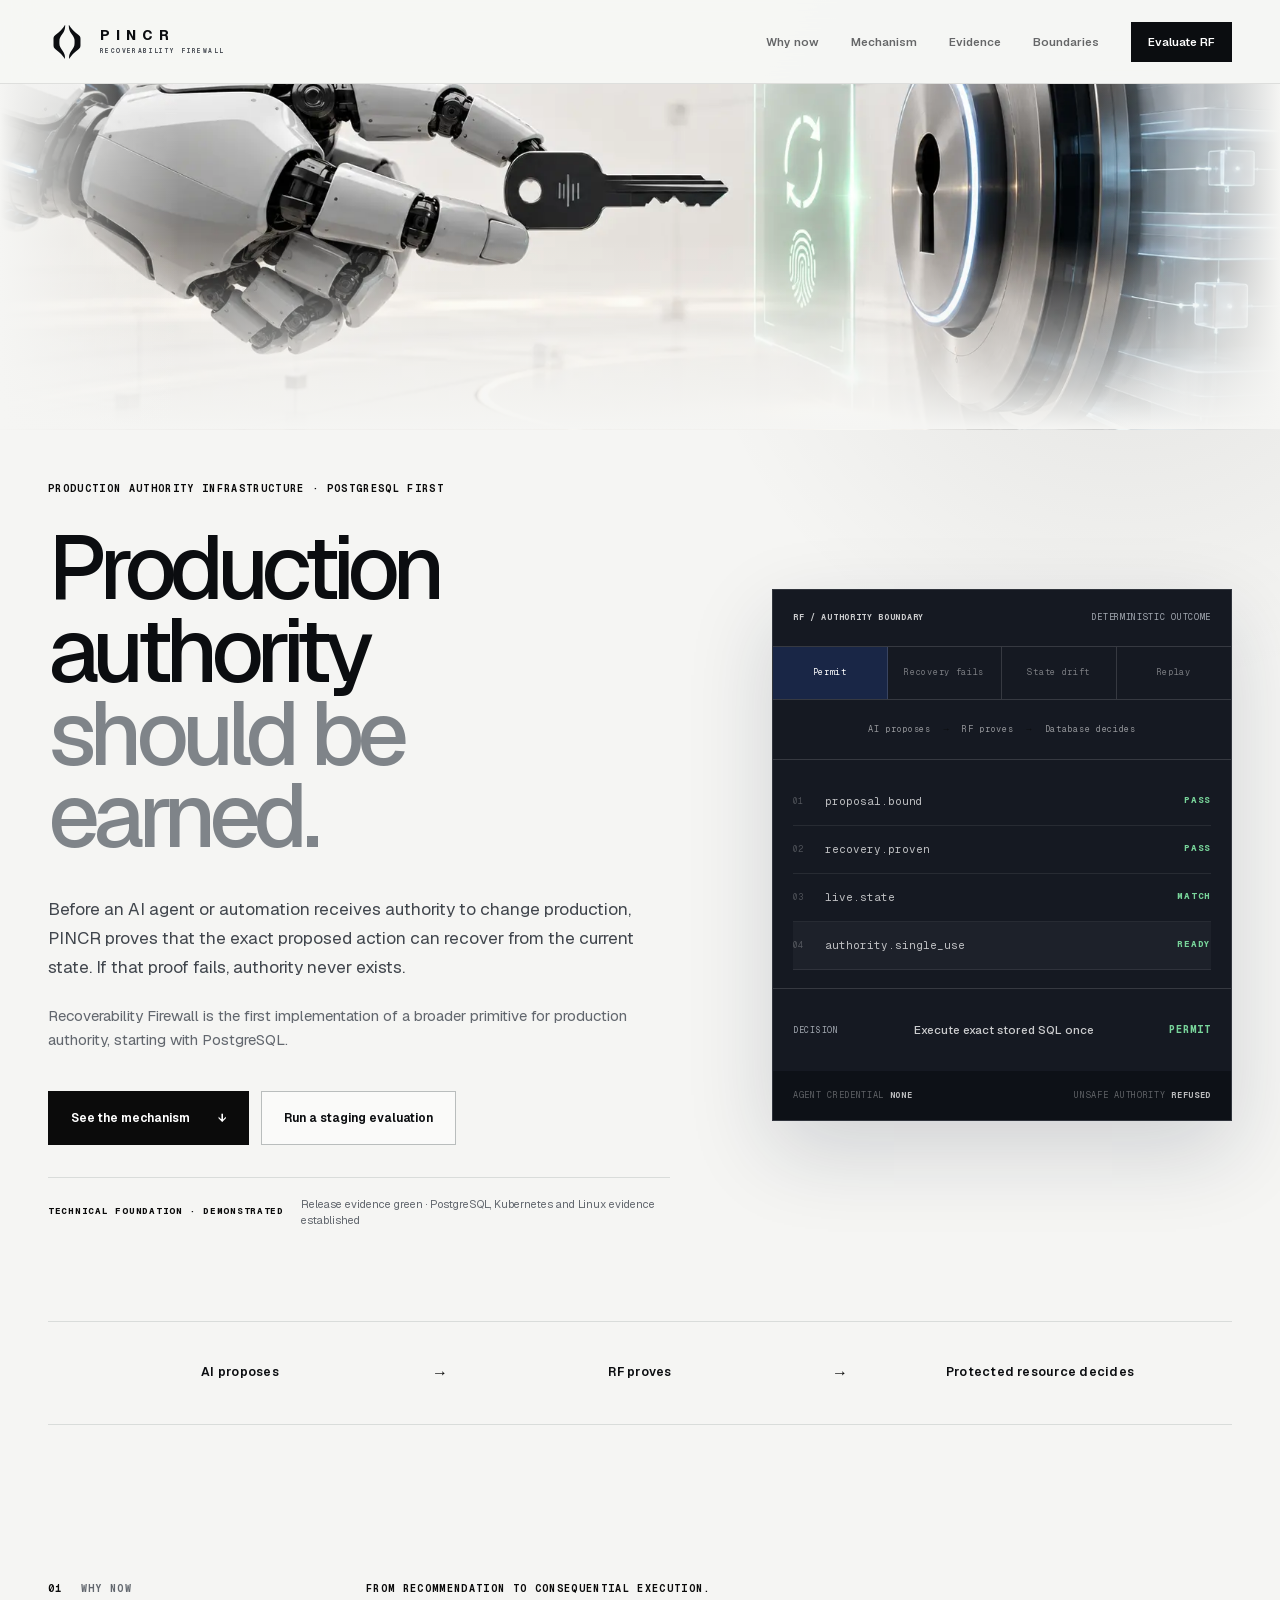
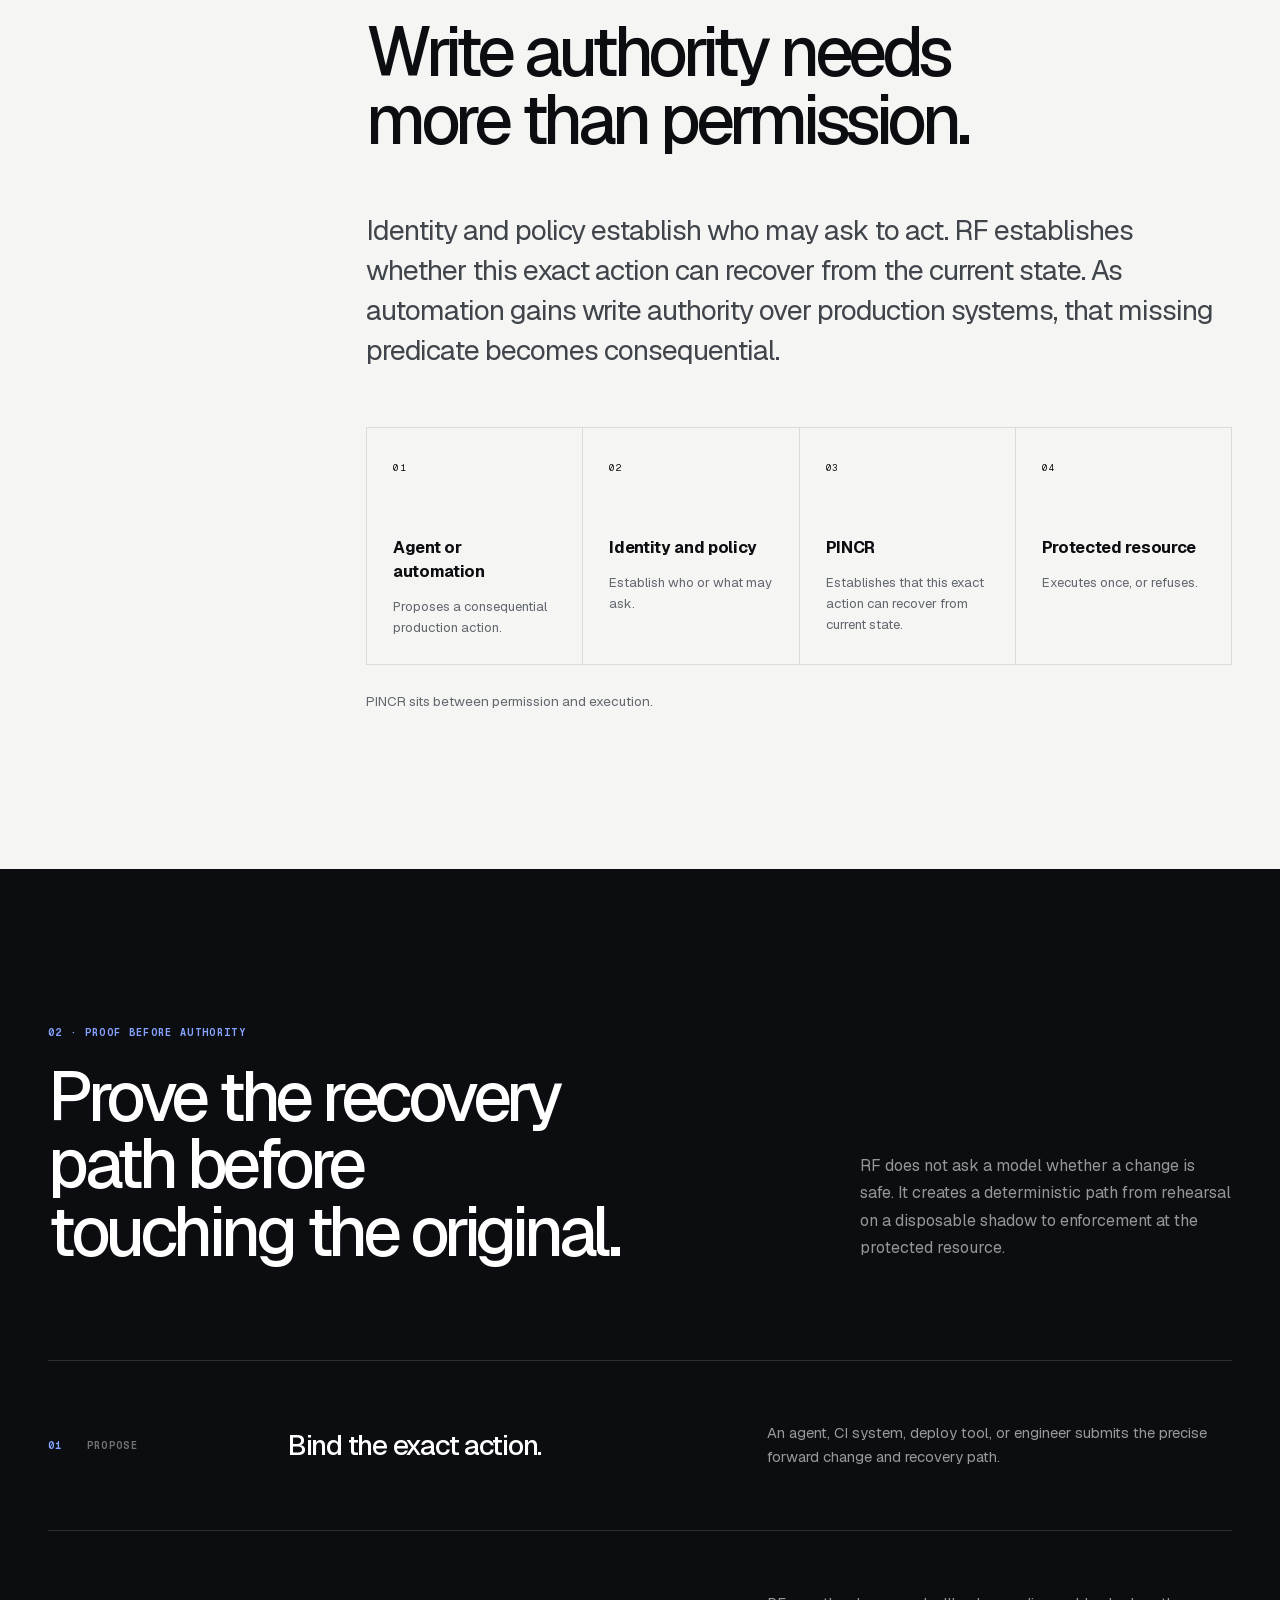
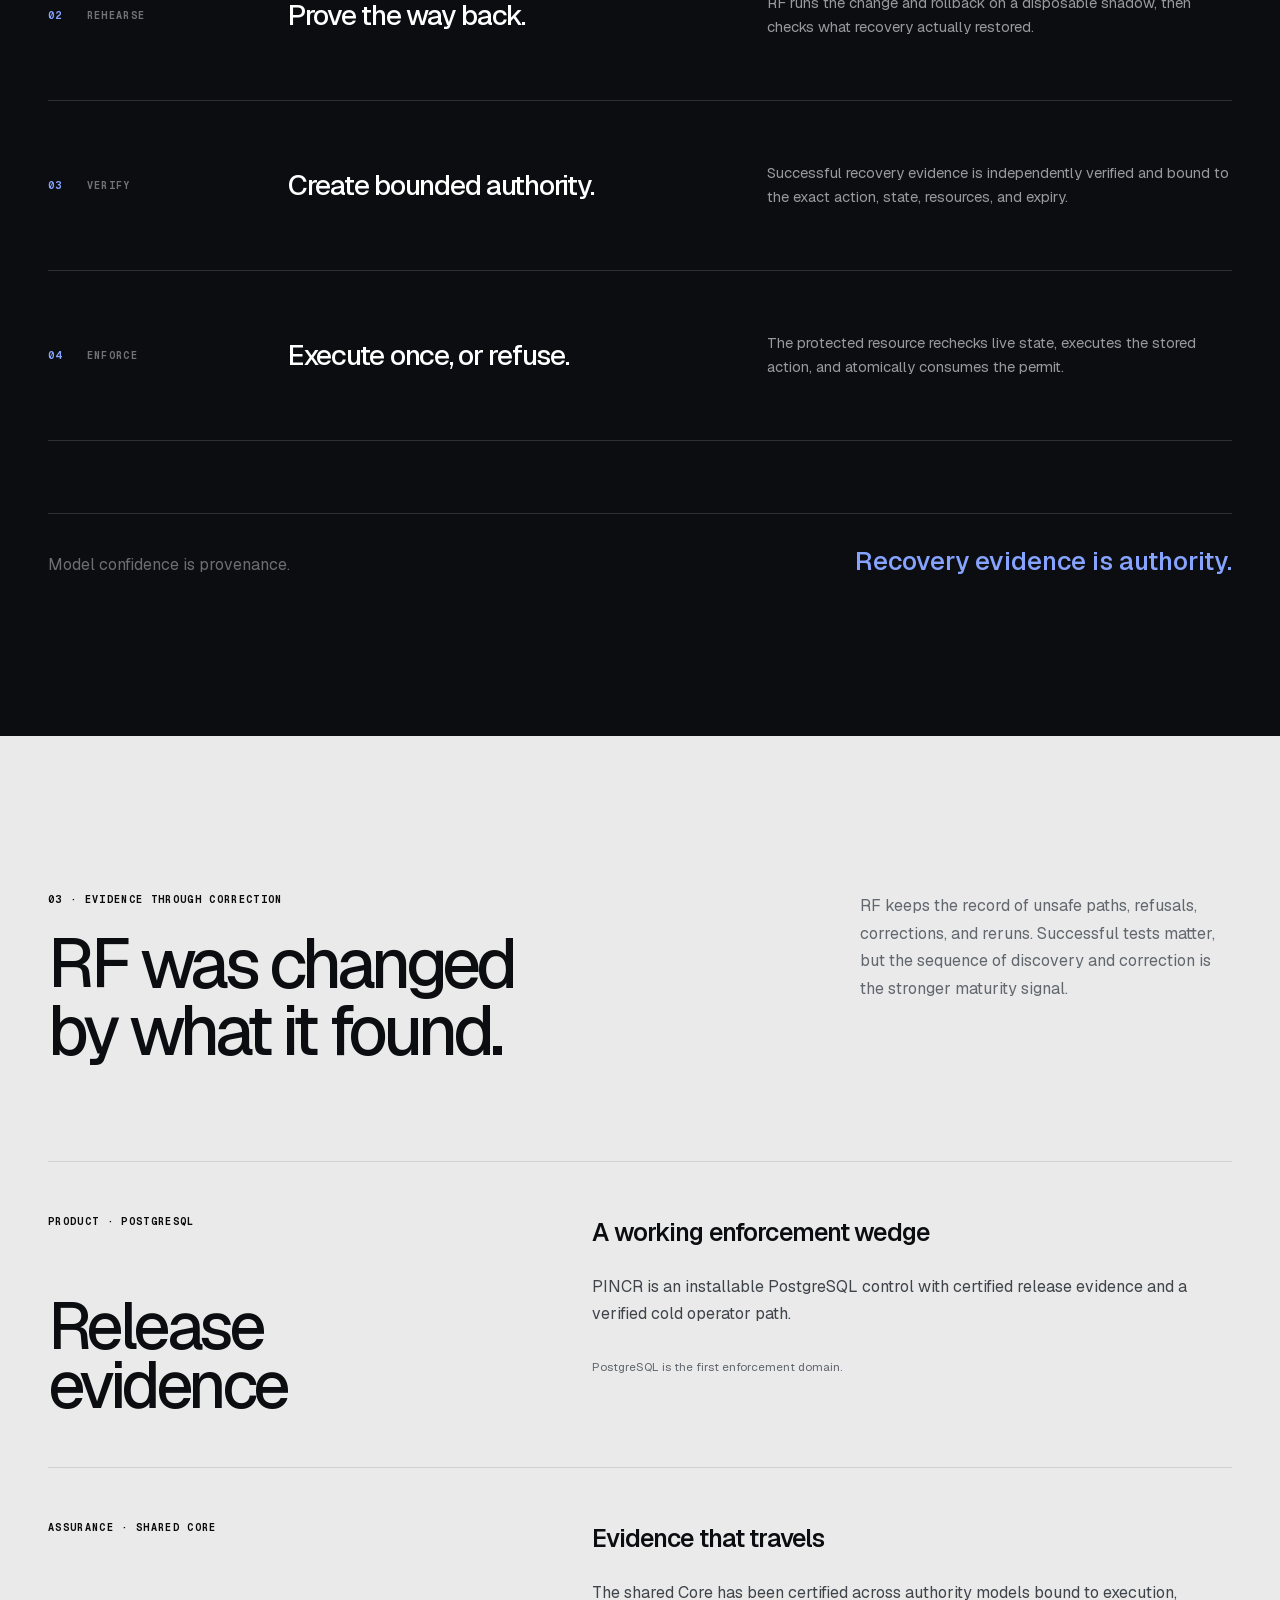
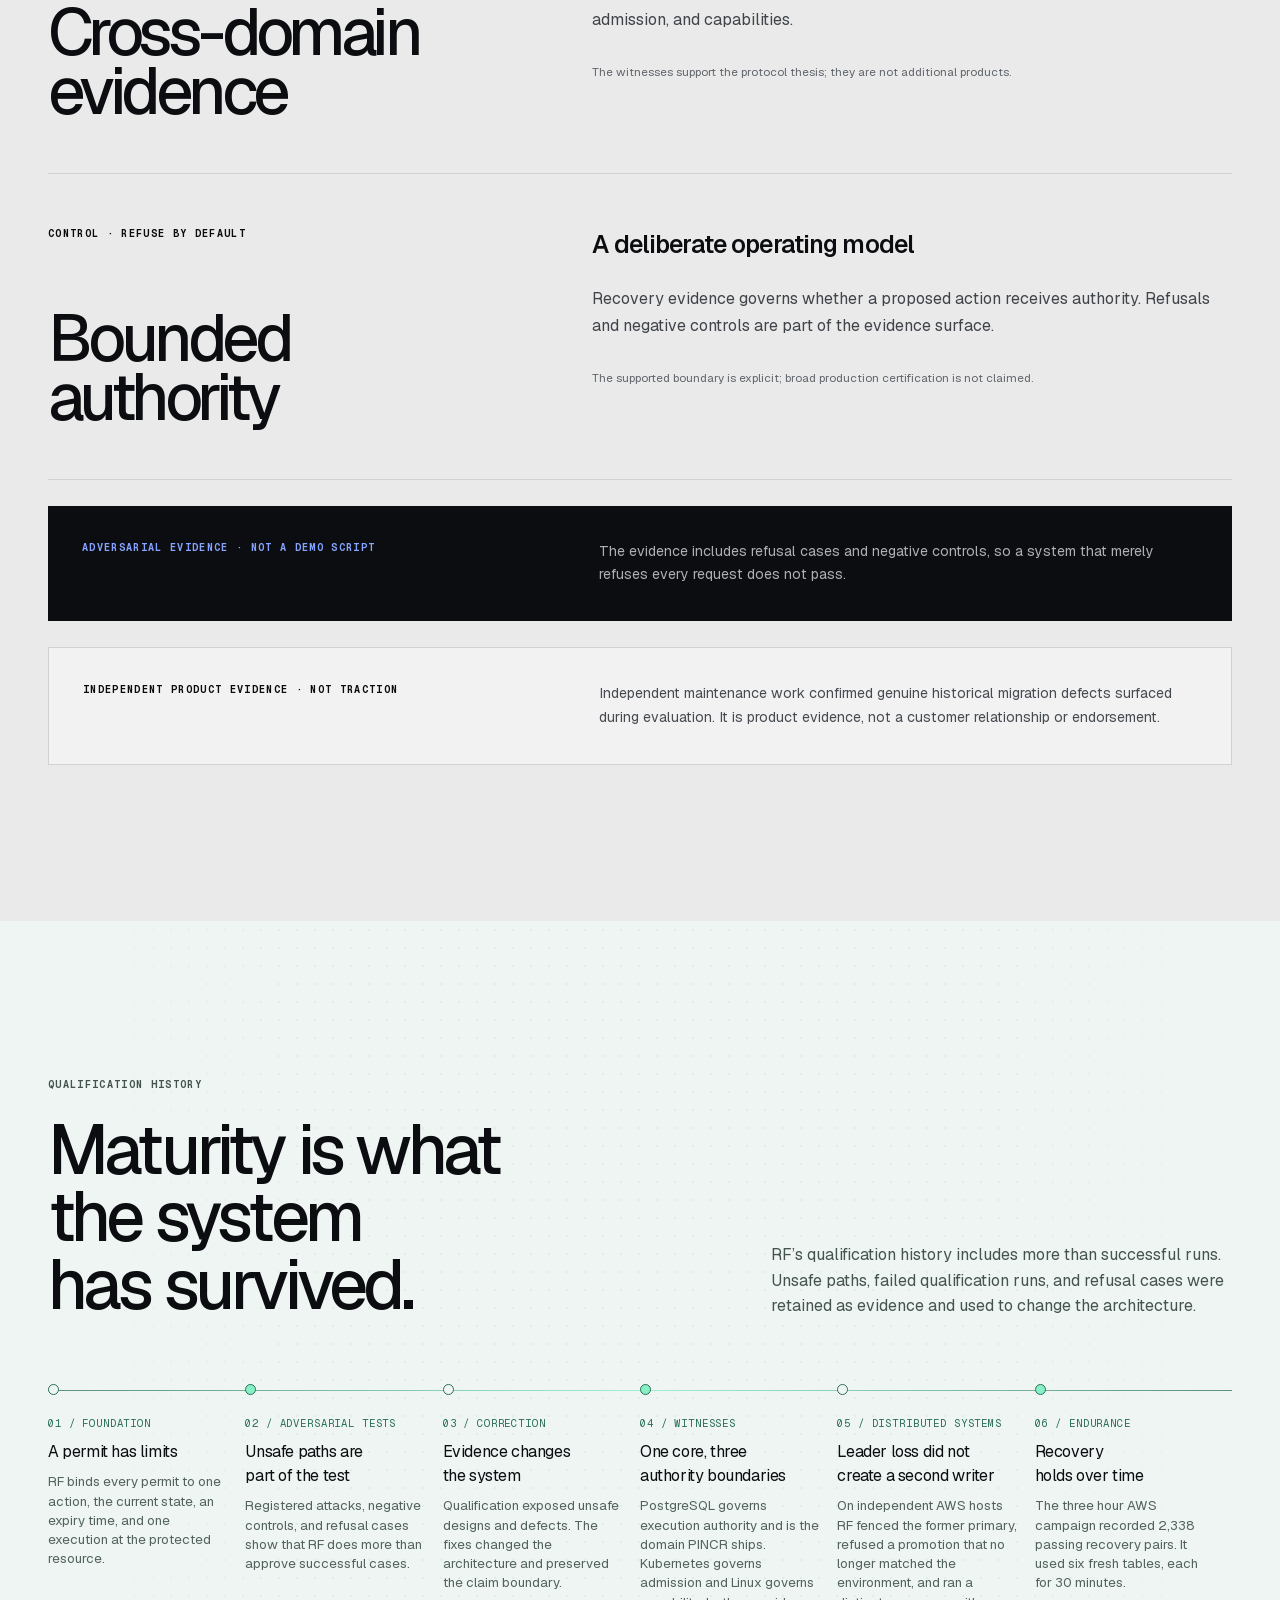
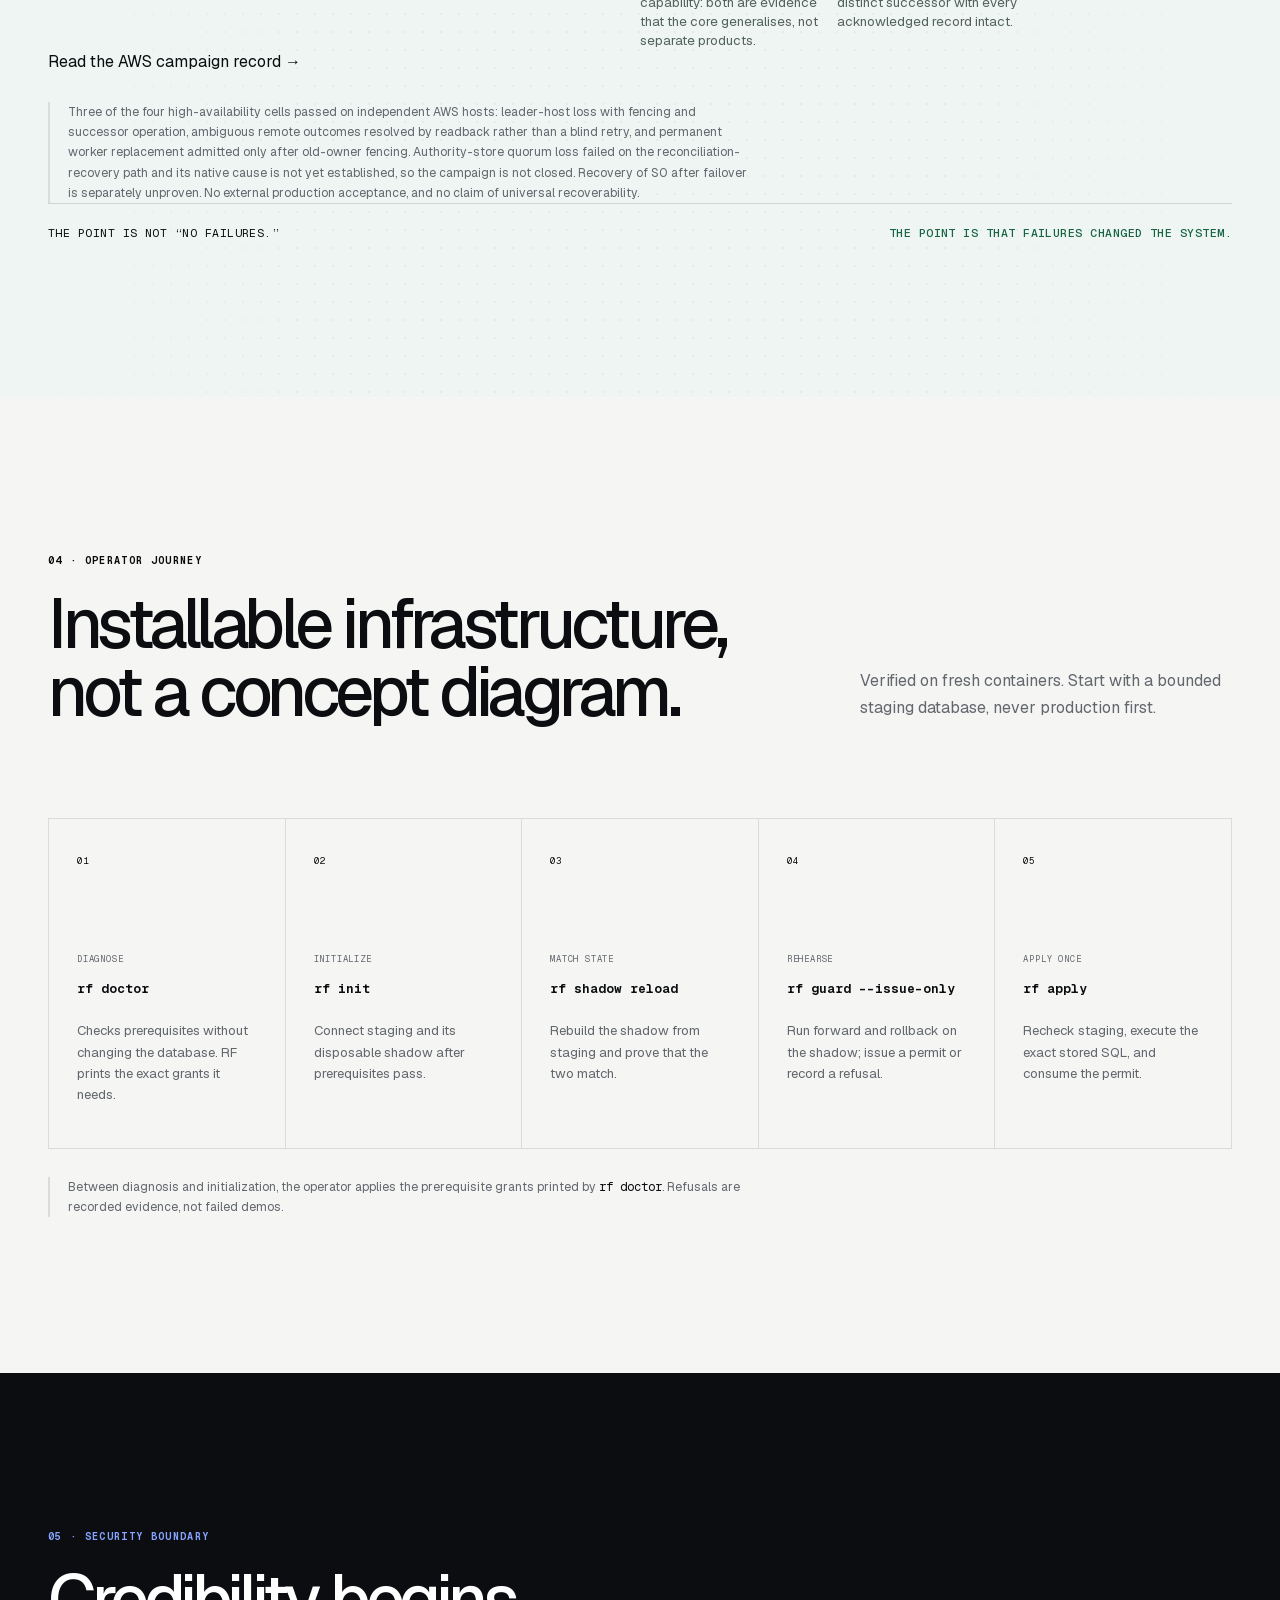
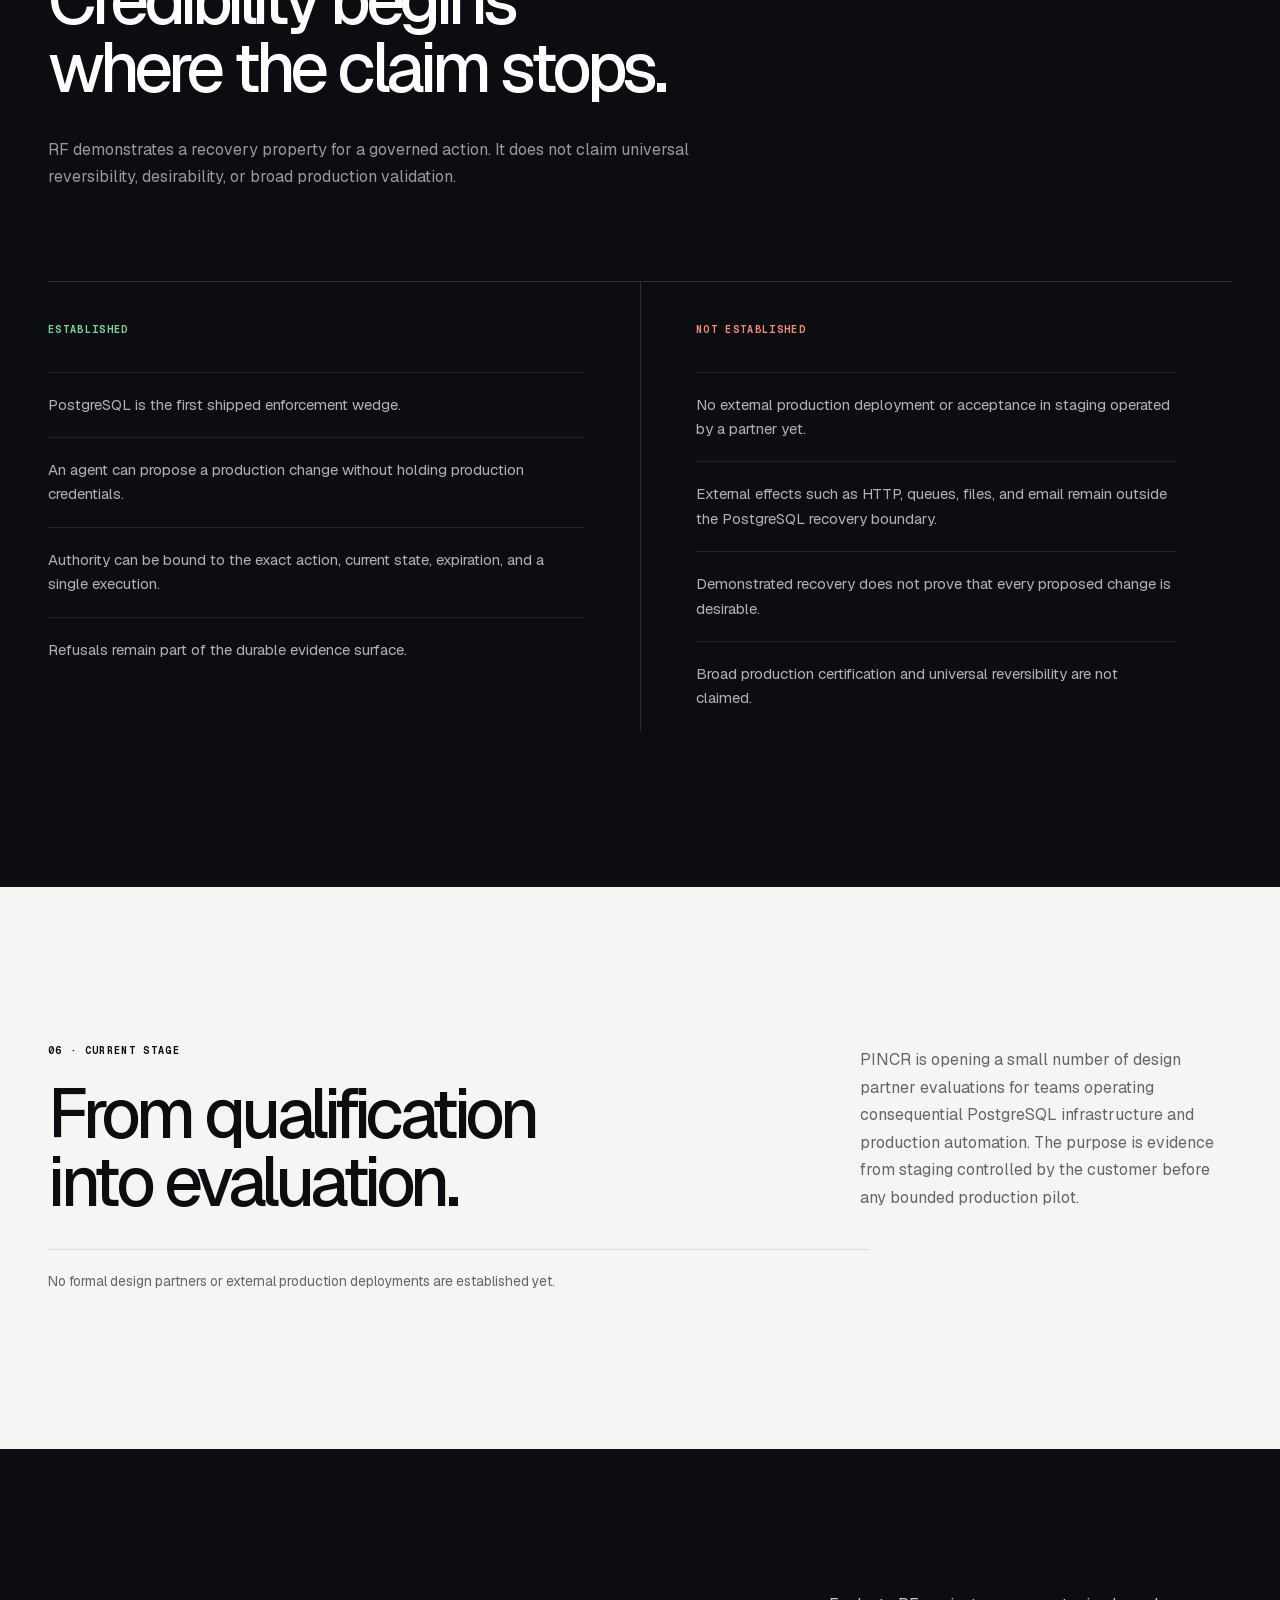
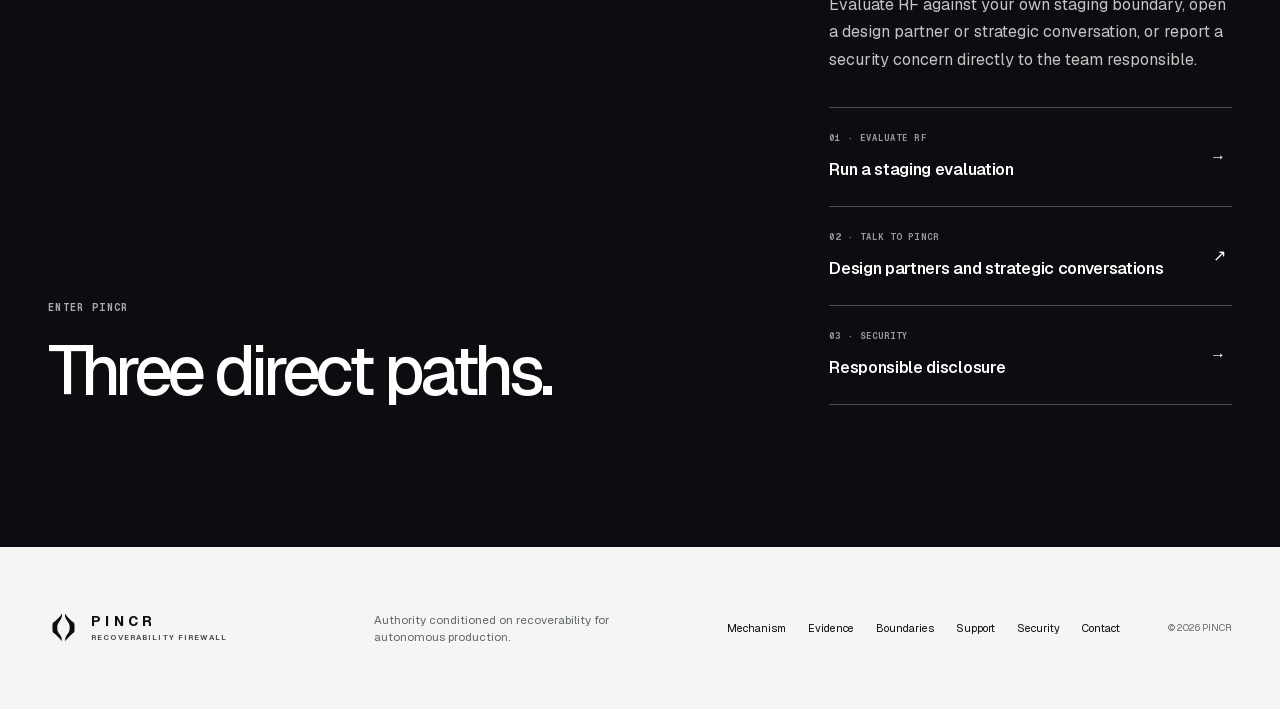
==== index.html @ 9557abad "Correct the HA result to three of four, and name what each domain governs The earlier wording came f" ====
<!DOCTYPE html>
<html lang="en">
<head>
<meta charSet="utf-8"/>
<meta name="viewport" content="width=device-width, initial-scale=1"/>
<link rel="stylesheet" href="/assets/index-B0fFTemP.css" data-rsc-css-href="/assets/index-B0fFTemP.css" data-precedence="vite-rsc/importer-resources"/>
<link rel="stylesheet" href="/assets/pincr-refresh.css"/>
<link rel="modulepreload" href="/assets/layout-segment-context-BAUgImdu.js" crossorigin=""/>
<link rel="modulepreload" href="/assets/rolldown-runtime-S-ySWqyJ.js" crossorigin=""/>
<link rel="modulepreload" href="/assets/index-CN0VCPKG.js" crossorigin=""/>
<link rel="modulepreload" href="/assets/framework-DjPHiq1u.js" crossorigin=""/>
<link rel="modulepreload" href="/assets/section-link-ytKABVhm.js" crossorigin=""/>
<link rel="modulepreload" href="/assets/decision-console-C17CfDKf.js" crossorigin=""/>
<title>PINCR | Authority conditioned on recovery for autonomous production</title>
<meta name="description" content="PINCR builds production authority infrastructure. Before an agent or automation receives authority to change production, PINCR proves that the exact proposed action can recover from current state. Recoverability Firewall ships first for PostgreSQL."/>
<meta property="og:title" content="PINCR | Production authority should be earned."/>
<meta property="og:description" content="Authority conditioned on recoverability for production change, starting with transactional PostgreSQL."/>
<meta property="og:url" content="https://getpincr.com"/>
<meta property="og:site_name" content="PINCR"/>
<meta property="og:type" content="website"/>
<meta property="og:image" content="https://getpincr.com/og-pincr.png"/>
<meta property="og:image:width" content="1200"/>
<meta property="og:image:height" content="630"/>
<meta property="og:image:alt" content="PINCR | Production authority should be earned."/>
<meta name="twitter:card" content="summary_large_image"/>
<meta name="twitter:title" content="PINCR | Production authority should be earned."/>
<meta name="twitter:description" content="Recovery-conditioned authorization for autonomous production."/>
<meta name="twitter:image" content="https://getpincr.com/og-pincr.png"/>
<link rel="shortcut icon" href="https://getpincr.com/favicon.ico?v=20260917"/>
<link rel="icon" href="https://getpincr.com/pincr-symbol.svg?v=20260917" type="image/svg+xml"/>
<link rel="icon" href="https://getpincr.com/favicon.ico?v=20260917" sizes="any"/>
<link rel="icon" href="https://getpincr.com/pincr-symbol.png?v=20260917" sizes="512x512" type="image/png"/>
<link rel="apple-touch-icon" href="https://getpincr.com/apple-touch-icon.png?v=20260917"/>
<link rel="canonical" href="https://getpincr.com/"/>
<script>self.__VINEXT_RSC_PARAMS__={}</script>
<script>self.__VINEXT_RSC_NAV__={"pathname":"/","searchParams":[]}</script>
<link rel="modulepreload" href="/assets/index-CN0VCPKG.js" />
<link rel="preload" href="/assets/_vinext_fonts/geist-8ac0455e797f/geist-ff2310f5.woff2" as="font" type="font/woff2" crossorigin />
<link rel="preload" href="/assets/_vinext_fonts/geist-8ac0455e797f/geist-875ccdd4.woff2" as="font" type="font/woff2" crossorigin />
<link rel="preload" href="/assets/_vinext_fonts/geist-8ac0455e797f/geist-52306abf.woff2" as="font" type="font/woff2" crossorigin />
<link rel="preload" href="/assets/_vinext_fonts/geist-8ac0455e797f/geist-001175b1.woff2" as="font" type="font/woff2" crossorigin />
<link rel="preload" href="/assets/_vinext_fonts/geist-8ac0455e797f/geist-98bbbccb.woff2" as="font" type="font/woff2" crossorigin />
<link rel="preload" href="/assets/_vinext_fonts/geist-mono-00e989178794/geist-mono-f6b33328.woff2" as="font" type="font/woff2" crossorigin />
<link rel="preload" href="/assets/_vinext_fonts/geist-mono-00e989178794/geist-mono-44e03052.woff2" as="font" type="font/woff2" crossorigin />
<link rel="preload" href="/assets/_vinext_fonts/geist-mono-00e989178794/geist-mono-0638449e.woff2" as="font" type="font/woff2" crossorigin />
<link rel="preload" href="/assets/_vinext_fonts/geist-mono-00e989178794/geist-mono-971fb274.woff2" as="font" type="font/woff2" crossorigin />
<link rel="preload" href="/assets/_vinext_fonts/geist-mono-00e989178794/geist-mono-44745446.woff2" as="font" type="font/woff2" crossorigin />
<link rel="preload" href="/assets/_vinext_fonts/geist-mono-00e989178794/geist-mono-013b2f2f.woff2" as="font" type="font/woff2" crossorigin />
<style data-vinext-fonts>/* cyrillic-ext */
@font-face {
  font-family: 'Geist';
  font-style: normal;
  font-weight: 100 900;
  font-display: swap;
  src: url(/assets/_vinext_fonts/geist-8ac0455e797f/geist-ff2310f5.woff2) format('woff2');
  unicode-range: U+0460-052F, U+1C80-1C8A, U+20B4, U+2DE0-2DFF, U+A640-A69F, U+FE2E-FE2F;
}
/* cyrillic */
@font-face {
  font-family: 'Geist';
  font-style: normal;
  font-weight: 100 900;
  font-display: swap;
  src: url(/assets/_vinext_fonts/geist-8ac0455e797f/geist-875ccdd4.woff2) format('woff2');
  unicode-range: U+0301, U+0400-045F, U+0490-0491, U+04B0-04B1, U+2116;
}
/* vietnamese */
@font-face {
  font-family: 'Geist';
  font-style: normal;
  font-weight: 100 900;
  font-display: swap;
  src: url(/assets/_vinext_fonts/geist-8ac0455e797f/geist-52306abf.woff2) format('woff2');
  unicode-range: U+0102-0103, U+0110-0111, U+0128-0129, U+0168-0169, U+01A0-01A1, U+01AF-01B0, U+0300-0301, U+0303-0304, U+0308-0309, U+0323, U+0329, U+1EA0-1EF9, U+20AB;
}
/* latin-ext */
@font-face {
  font-family: 'Geist';
  font-style: normal;
  font-weight: 100 900;
  font-display: swap;
  src: url(/assets/_vinext_fonts/geist-8ac0455e797f/geist-001175b1.woff2) format('woff2');
  unicode-range: U+0100-02BA, U+02BD-02C5, U+02C7-02CC, U+02CE-02D7, U+02DD-02FF, U+0304, U+0308, U+0329, U+1D00-1DBF, U+1E00-1E9F, U+1EF2-1EFF, U+2020, U+20A0-20AB, U+20AD-20C0, U+2113, U+2C60-2C7F, U+A720-A7FF;
}
/* latin */
@font-face {
  font-family: 'Geist';
  font-style: normal;
  font-weight: 100 900;
  font-display: swap;
  src: url(/assets/_vinext_fonts/geist-8ac0455e797f/geist-98bbbccb.woff2) format('woff2');
  unicode-range: U+0000-00FF, U+0131, U+0152-0153, U+02BB-02BC, U+02C6, U+02DA, U+02DC, U+0304, U+0308, U+0329, U+2000-206F, U+20AC, U+2122, U+2191, U+2193, U+2212, U+2215, U+FEFF, U+FFFD;
}

.__font_geist_0vnb3t8 { font-family: 'Geist', sans-serif; }

.__variable_geist_0vnb3t8 { --font-geist-sans: 'Geist', sans-serif; }

/* cyrillic-ext */
@font-face {
  font-family: 'Geist Mono';
  font-style: normal;
  font-weight: 100 900;
  font-display: swap;
  src: url(/assets/_vinext_fonts/geist-mono-00e989178794/geist-mono-f6b33328.woff2) format('woff2');
  unicode-range: U+0460-052F, U+1C80-1C8A, U+20B4, U+2DE0-2DFF, U+A640-A69F, U+FE2E-FE2F;
}
/* cyrillic */
@font-face {
  font-family: 'Geist Mono';
  font-style: normal;
  font-weight: 100 900;
  font-display: swap;
  src: url(/assets/_vinext_fonts/geist-mono-00e989178794/geist-mono-44e03052.woff2) format('woff2');
  unicode-range: U+0301, U+0400-045F, U+0490-0491, U+04B0-04B1, U+2116;
}
/* symbols2 */
@font-face {
  font-family: 'Geist Mono';
  font-style: normal;
  font-weight: 100 900;
  font-display: swap;
  src: url(/assets/_vinext_fonts/geist-mono-00e989178794/geist-mono-0638449e.woff2) format('woff2');
  unicode-range: U+2000-2001, U+2004-2008, U+200A, U+23B8-23BD, U+2500-259F;
}
/* vietnamese */
@font-face {
  font-family: 'Geist Mono';
  font-style: normal;
  font-weight: 100 900;
  font-display: swap;
  src: url(/assets/_vinext_fonts/geist-mono-00e989178794/geist-mono-971fb274.woff2) format('woff2');
  unicode-range: U+0102-0103, U+0110-0111, U+0128-0129, U+0168-0169, U+01A0-01A1, U+01AF-01B0, U+0300-0301, U+0303-0304, U+0308-0309, U+0323, U+0329, U+1EA0-1EF9, U+20AB;
}
/* latin-ext */
@font-face {
  font-family: 'Geist Mono';
  font-style: normal;
  font-weight: 100 900;
  font-display: swap;
  src: url(/assets/_vinext_fonts/geist-mono-00e989178794/geist-mono-44745446.woff2) format('woff2');
  unicode-range: U+0100-02BA, U+02BD-02C5, U+02C7-02CC, U+02CE-02D7, U+02DD-02FF, U+0304, U+0308, U+0329, U+1D00-1DBF, U+1E00-1E9F, U+1EF2-1EFF, U+2020, U+20A0-20AB, U+20AD-20C0, U+2113, U+2C60-2C7F, U+A720-A7FF;
}
/* latin */
@font-face {
  font-family: 'Geist Mono';
  font-style: normal;
  font-weight: 100 900;
  font-display: swap;
  src: url(/assets/_vinext_fonts/geist-mono-00e989178794/geist-mono-013b2f2f.woff2) format('woff2');
  unicode-range: U+0000-00FF, U+0131, U+0152-0153, U+02BB-02BC, U+02C6, U+02DA, U+02DC, U+0304, U+0308, U+0329, U+2000-206F, U+20AC, U+2122, U+2191, U+2193, U+2212, U+2215, U+FEFF, U+FFFD;
}

.__font_geist_mono_0a5lji1 { font-family: 'Geist Mono', sans-serif; }

.__variable_geist_mono_0a5lji1 { --font-geist-mono: 'Geist Mono', sans-serif; }
</style>
</head>
<body class="__variable_geist_0vnb3t8 __variable_geist_mono_0a5lji1">
<main>
<a href="#main-content" class="skip-link">Skip to content</a>
<header class="site-header">
<a href="#top" class="brand" aria-label="PINCR home">
<svg aria-hidden="true" class="brand-symbol" focusable="false" viewBox="0 0 64 64" xmlns="http://www.w3.org/2000/svg">
<path d="M 28.53 3.50 C 27.80 5.01 26.71 6.31 25.74 7.67 C 23.40 10.95 20.36 13.72 17.28 16.29 C 15.84 17.49 14.43 18.70 13.00 19.90 C 12.10 20.67 11.06 21.43 10.37 22.41 C 9.28 23.97 9.26 25.58 9.26 27.41 C 9.26 28.62 9.26 29.82 9.27 31.03 C 9.27 32.79 9.28 34.55 9.27 36.31 C 9.26 37.84 9.20 39.31 9.74 40.76 C 10.28 42.19 11.49 43.12 12.60 44.10 C 14.30 45.59 16.00 47.09 17.73 48.54 C 20.67 51.02 23.48 53.80 25.80 56.89 C 26.68 58.07 27.49 59.30 28.35 60.50 C 28.65 58.72 28.63 56.98 28.38 55.22 C 28.14 53.50 27.42 51.75 26.63 50.21 C 24.83 46.70 21.95 43.85 20.41 40.20 C 19.03 36.95 19.22 33.38 19.25 29.91 C 19.29 26.67 20.62 23.67 22.36 21.02 C 23.66 19.03 25.24 17.24 26.43 15.18 C 28.49 11.59 29.08 7.61 28.92 3.50 Z" fill="currentColor">
</path>
<path d="M 35.47 3.50 C 36.20 5.01 37.29 6.31 38.26 7.67 C 40.60 10.95 43.64 13.72 46.72 16.29 C 48.16 17.49 49.57 18.70 51.00 19.90 C 51.90 20.67 52.94 21.43 53.63 22.41 C 54.72 23.97 54.74 25.58 54.74 27.41 C 54.74 28.62 54.74 29.82 54.73 31.03 C 54.73 32.79 54.72 34.55 54.73 36.31 C 54.74 37.84 54.80 39.31 54.26 40.76 C 53.72 42.19 52.51 43.12 51.40 44.10 C 49.70 45.59 48.00 47.09 46.27 48.54 C 43.33 51.02 40.52 53.80 38.20 56.89 C 37.32 58.07 36.51 59.30 35.65 60.50 C 35.35 58.72 35.37 56.98 35.62 55.22 C 35.86 53.50 36.58 51.75 37.37 50.21 C 39.17 46.70 42.05 43.85 43.59 40.20 C 44.97 36.95 44.78 33.38 44.75 29.91 C 44.71 26.67 43.38 23.67 41.64 21.02 C 40.34 19.03 38.76 17.24 37.57 15.18 C 35.51 11.59 34.92 7.61 35.08 3.50 Z" fill="currentColor">
</path>
</svg>
<span class="brand-type">
<strong>PINCR</strong>
<span>RECOVERABILITY FIREWALL</span>
</span>
</a>
<nav aria-label="Primary navigation">
<a href="#why-now">Why now</a>
<a href="#mechanism">Mechanism</a>
<a href="#evidence">Evidence</a>
<a href="#boundaries">Boundaries</a>
<a href="#engage" class="nav-cta">Evaluate RF</a>
</nav>
</header>
<section class="hero" id="top">
<div class="hero-grid shell" id="main-content">
<div class="hero-copy">
<p class="eyebrow">Production authority infrastructure · PostgreSQL first</p>
<h1>Production authority<span>should be earned.</span>
</h1>
<p class="hero-lede">Before an AI agent or automation receives authority to change production, PINCR proves that the exact proposed action can recover from the current state. If that proof fails, authority never exists.</p>
<p class="hero-sub">Recoverability Firewall is the first implementation of a broader primitive for production authority, starting with PostgreSQL.</p>
<div class="hero-actions">
<a href="#mechanism" class="button button-primary">See the mechanism <span aria-hidden="true">↓</span>
</a>
<a href="#engage" class="button button-secondary">Run a staging evaluation</a>
</div>
<div class="release-line" aria-label="Current product status">
<span>TECHNICAL FOUNDATION · DEMONSTRATED</span>
<p>Release evidence green · PostgreSQL, Kubernetes and Linux evidence established</p>
</div>
</div>
<section class="decision-console " aria-label="Recoverability Firewall decision model">
<div class="console-head">
<span>RF / AUTHORITY BOUNDARY</span>
<small>DETERMINISTIC OUTCOME</small>
</div>
<div class="console-tabs" role="tablist" aria-label="Decision outcomes">
<button id="outcome-tab-permit" type="button" role="tab" aria-controls="outcome-panel-permit" aria-selected="true" tabindex="0">Permit</button>
<button id="outcome-tab-recovery" type="button" role="tab" aria-controls="outcome-panel-recovery" aria-selected="false" tabindex="-1">Recovery fails</button>
<button id="outcome-tab-drift" type="button" role="tab" aria-controls="outcome-panel-drift" aria-selected="false" tabindex="-1">State drift</button>
<button id="outcome-tab-replay" type="button" role="tab" aria-controls="outcome-panel-replay" aria-selected="false" tabindex="-1">Replay</button>
</div>
<div class="console-panel" id="outcome-panel-permit" role="tabpanel" aria-labelledby="outcome-tab-permit">
<div class="console-flow" aria-label="Authority sequence">
<span>AI proposes</span>
<i>→</i>
<span>RF proves</span>
<i>→</i>
<span>Database decides</span>
</div>
<div class="console-rows">
<div class="">
<span>01</span>
<code>proposal.bound</code>
<strong class="">PASS</strong>
</div>
<div class="">
<span>02</span>
<code>recovery.proven</code>
<strong class="">PASS</strong>
</div>
<div class="">
<span>03</span>
<code>live.state</code>
<strong class="">MATCH</strong>
</div>
<div class="row-active">
<span>04</span>
<code>authority.single_use</code>
<strong class="">READY</strong>
</div>
</div>
<div class="console-verdict" aria-live="polite">
<span>DECISION</span>
<strong>Execute exact stored SQL once</strong>
<b>PERMIT</b>
</div>
</div>
<div class="console-foot">
<span>AGENT CREDENTIAL <b>NONE</b>
</span>
<span>UNSAFE AUTHORITY <b>REFUSED</b>
</span>
</div>
</section>
</div>
<div class="hero-principle shell">
<p>AI proposes</p>
<span aria-hidden="true">→</span>
<p>RF proves</p>
<span aria-hidden="true">→</span>
<p>Protected resource decides</p>
</div>
</section>
<section class="whynow section" id="why-now">
<div class="shell editorial-grid">
<div class="section-label">
<span>01</span>
<p>Why now</p>
</div>
<div class="editorial-copy">
<p class="section-kicker">From recommendation to consequential execution.</p>
<h2>Write authority needs more than permission.</h2>
<p class="large-copy">Identity and policy establish who may ask to act. RF establishes whether this exact action can recover from the current state. As automation gains write authority over production systems, that missing predicate becomes consequential.</p>
<ol class="authority-flow">
<li>
<span>01</span>
<strong>Agent or automation</strong>
<p>Proposes a consequential production action.</p>
</li>
<li>
<span>02</span>
<strong>Identity and policy</strong>
<p>Establish who or what may ask.</p>
</li>
<li>
<span>03</span>
<strong>PINCR</strong>
<p>Establishes that this exact action can recover from current state.</p>
</li>
<li>
<span>04</span>
<strong>Protected resource</strong>
<p>Executes once, or refuses.</p>
</li>
</ol>
<p class="flow-note">PINCR sits between permission and execution.</p>
</div>
</div>
</section>
<section class="mechanism section section-dark" id="mechanism">
<div class="shell">
<div class="section-heading">
<div>
<p class="section-kicker">02 · Proof before authority</p>
<h2>Prove the recovery path before touching the original.</h2>
</div>
<p>RF does not ask a model whether a change is safe. It creates a deterministic path from rehearsal on a disposable shadow to enforcement at the protected resource.</p>
</div>
<div class="protocol-list">
<article>
<div class="protocol-index">
<span>01</span>
<small>Propose</small>
</div>
<h3>Bind the exact action.</h3>
<p>An agent, CI system, deploy tool, or engineer submits the precise forward change and recovery path.</p>
</article>
<article>
<div class="protocol-index">
<span>02</span>
<small>Rehearse</small>
</div>
<h3>Prove the way back.</h3>
<p>RF runs the change and rollback on a disposable shadow, then checks what recovery actually restored.</p>
</article>
<article>
<div class="protocol-index">
<span>03</span>
<small>Verify</small>
</div>
<h3>Create bounded authority.</h3>
<p>Successful recovery evidence is independently verified and bound to the exact action, state, resources, and expiry.</p>
</article>
<article>
<div class="protocol-index">
<span>04</span>
<small>Enforce</small>
</div>
<h3>Execute once, or refuse.</h3>
<p>The protected resource rechecks live state, executes the stored action, and atomically consumes the permit.</p>
</article>
</div>
<div class="mechanism-claim">
<p>Model confidence is provenance.</p>
<strong>Recovery evidence is authority.</strong>
</div>
<p class="operator-note">A permit is limited to the rehearsed action and current state. It expires, is used once, and is refused when its proof no longer applies.</p>
</div>
</section>
<section class="evidence section" id="evidence">
<div class="shell">
<div class="section-heading evidence-heading">
<div>
<p class="section-kicker">03 · Evidence through correction</p>
<h2>RF was changed by what it found.</h2>
</div>
<p>RF keeps the record of unsafe paths, refusals, corrections, and reruns. Successful tests matter, but the sequence of discovery and correction is the stronger maturity signal.</p>
</div>
<div class="evidence-list">
<article>
<div class="evidence-witness">
<span>PRODUCT · POSTGRESQL</span>
<strong>Release evidence</strong>
</div>
<div class="evidence-detail">
<h3>A working enforcement wedge</h3>
<p>PINCR is an installable PostgreSQL control with certified release evidence and a verified cold operator path.</p>
<small>PostgreSQL is the first enforcement domain.</small>
</div>
</article>
<article>
<div class="evidence-witness">
<span>ASSURANCE · SHARED CORE</span>
<strong>Cross-domain evidence</strong>
</div>
<div class="evidence-detail">
<h3>Evidence that travels</h3>
<p>The shared Core has been certified across authority models bound to execution, admission, and capabilities.</p>
<small>The witnesses support the protocol thesis; they are not additional products.</small>
</div>
</article>
<article>
<div class="evidence-witness">
<span>CONTROL · REFUSE BY DEFAULT</span>
<strong>Bounded authority</strong>
</div>
<div class="evidence-detail">
<h3>A deliberate operating model</h3>
<p>Recovery evidence governs whether a proposed action receives authority. Refusals and negative controls are part of the evidence surface.</p>
<small>The supported boundary is explicit; broad production certification is not claimed.</small>
</div>
</article>
</div>
<div class="threat-note">
<span>ADVERSARIAL EVIDENCE · NOT A DEMO SCRIPT</span>
<p>The evidence includes refusal cases and negative controls, so a system that merely refuses every request does not pass.</p>
</div>
<div class="mattermost-note">
<span>INDEPENDENT PRODUCT EVIDENCE · NOT TRACTION</span>
<p>Independent maintenance work confirmed genuine historical migration defects surfaced during evaluation. It is product evidence, not a customer relationship or endorsement.</p>
</div>
</div>
</section>
<section class="evidence-arc section" id="journey" aria-labelledby="journey-title">
<style>:root { --rf-accent: #88f0c5; --rf-ink: #06110e; }

.evidence-arc { background: #eef5f2; overflow: hidden; position: relative; }
.evidence-arc::before { background: radial-gradient(circle, rgba(55, 152, 115, .16) 0 1px, transparent 1.5px); background-size: 18px 18px; content: ""; inset: 0; mask-image: linear-gradient(90deg, transparent, black 24%, black 76%, transparent); opacity: .48; pointer-events: none; position: absolute; }
.evidence-arc .shell { position: relative; }
.arc-intro { align-items: end; display: grid; gap: 2rem; grid-template-columns: 1.2fr .8fr; margin-bottom: 3.5rem; }
.arc-intro h2 { letter-spacing: -.055em; max-width: 12ch; }
.arc-intro p { color: #45534e; line-height: 1.6; max-width: 37rem; }
.evidence-timeline { display: grid; grid-template-columns: repeat(6, minmax(0, 1fr)); position: relative; }
.evidence-timeline::before { background: linear-gradient(90deg, #2a6f56, var(--rf-accent), #2a6f56); content: ""; height: 1px; left: 0; opacity: .75; position: absolute; right: 0; top: 15px; }
.arc-step { min-height: 15rem; padding: 0 1rem 0 0; position: relative; }
.arc-step::before { background: #eef5f2; border: 1px solid #2a6f56; border-radius: 50%; content: ""; height: 11px; left: 0; position: absolute; top: 9px; width: 11px; z-index: 1; }
.arc-step:nth-child(even)::before { background: var(--rf-accent); }
.arc-step span { color: #2a6f56; display: block; font-family: var(--font-geist-mono); font-size: .67rem; letter-spacing: .08em; margin-top: 2.5rem; }
.arc-step h3 { font-size: 1rem; letter-spacing: -.025em; margin: .55rem 0; }
.arc-step p { color: #53625c; font-size: .83rem; line-height: 1.45; margin: 0; max-width: 15rem; }
.arc-footer { border-top: 1px solid #cbd8d2; display: flex; font-family: var(--font-geist-mono); font-size: .72rem; justify-content: space-between; letter-spacing: .04em; padding-top: 1.25rem; }
.arc-footer b { color: #176344; font-weight: 500; }


.arc-step{opacity:1}
@supports(animation-timeline:view()){ @media(prefers-reduced-motion:no-preference){.arc-step{animation:rf-reveal both linear;animation-timeline:view();animation-range:entry 0% entry 85%}@keyframes rf-reveal{from{opacity:.3;transform:translateY(20px)}to{opacity:1;transform:none}}}}
@media(max-width:900px){.evidence-timeline{grid-template-columns:repeat(3,1fr);gap:2rem}.evidence-timeline::before{display:none}.arc-step{min-height:12rem}.arc-intro{grid-template-columns:1fr}.arc-footer{gap:1rem}}
@media(max-width:550px){.evidence-timeline{grid-template-columns:1fr}.arc-step{min-height:0;padding:0 0 0 26px}.arc-step::before{top:4px}.arc-step span{margin-top:0}.arc-footer{flex-direction:column}.arc-step p{max-width:none}}
</style>
        <div class="shell">
          <div class="arc-intro">
            <div>
              <p class="section-kicker">Qualification history</p>
              <h2 id="journey-title">Maturity is what the system has survived.</h2>
            </div>
            <p>RF’s qualification history includes more than successful runs. Unsafe paths, failed qualification runs, and refusal cases were retained as evidence and used to change the architecture.</p>
          </div>
          <div class="evidence-timeline" aria-label="RF evidence and qualification history">
<article class="arc-step">
<span>01 / FOUNDATION</span>
<h3>A permit has limits</h3>
<p>RF binds every permit to one action, the current state, an expiry time, and one execution at the protected resource.</p>
</article>
<article class="arc-step">
<span>02 / ADVERSARIAL TESTS</span>
<h3>Unsafe paths are part of the test</h3>
<p>Registered attacks, negative controls, and refusal cases show that RF does more than approve successful cases.</p>
</article>
<article class="arc-step">
<span>03 / CORRECTION</span>
<h3>Evidence changes the system</h3>
<p>Qualification exposed unsafe designs and defects. The fixes changed the architecture and preserved the claim boundary.</p>
</article>
<article class="arc-step">
<span>04 / WITNESSES</span>
<h3>One core, three authority boundaries</h3>
<p>PostgreSQL governs execution authority and is the domain PINCR ships. Kubernetes governs admission and Linux governs capability: both are evidence that the core generalises, not separate products.</p>
</article>
<article class="arc-step">
<span>05 / DISTRIBUTED SYSTEMS</span>
<h3>Leader loss did not create a second writer</h3>
<p>On independent AWS hosts RF fenced the former primary, refused a promotion that no longer matched the environment, and ran a distinct successor with every acknowledged record intact.</p>
</article>
<article class="arc-step">
<span>06 / ENDURANCE</span>
<h3>Recovery holds over time</h3>
<p>The three hour AWS campaign recorded 2,338 passing recovery pairs. It used six fresh tables, each for 30 minutes.</p>
</article>
          </div>
          <p>
<a href="/qualification/">Read the AWS campaign record →</a>
</p>
<p class="operator-note">Three of the four high-availability cells passed on independent AWS hosts: leader-host loss with fencing and successor operation, ambiguous remote outcomes resolved by readback rather than a blind retry, and permanent worker replacement admitted only after old-owner fencing. Authority-store quorum loss failed on the reconciliation-recovery path and its native cause is not yet established, so the campaign is not closed. Recovery of S0 after failover is separately unproven. No external production acceptance, and no claim of universal recoverability.</p>
<div class="arc-footer">
<span>THE POINT IS NOT “NO FAILURES.”</span>
<b>THE POINT IS THAT FAILURES CHANGED THE SYSTEM.</b>
</div>
        </div>
      </section>
<section class="operator section" id="operator">
<div class="shell">
<div class="section-heading">
<div>
<p class="section-kicker">04 · Operator journey</p>
<h2>Installable infrastructure, not a concept diagram.</h2>
</div>
<p>Verified on fresh containers. Start with a bounded staging database, never production first.</p>
</div>
<div class="operator-path">
<article>
<span>01</span>
<div>
<small>Diagnose</small>
<code>rf doctor</code>
<p>Checks prerequisites without changing the database. RF prints the exact grants it needs.</p>
</div>
</article>
<article>
<span>02</span>
<div>
<small>Initialize</small>
<code>rf init</code>
<p>Connect staging and its disposable shadow after prerequisites pass.</p>
</div>
</article>
<article>
<span>03</span>
<div>
<small>Match state</small>
<code>rf shadow reload</code>
<p>Rebuild the shadow from staging and prove that the two match.</p>
</div>
</article>
<article>
<span>04</span>
<div>
<small>Rehearse</small>
<code>rf guard --issue-only</code>
<p>Run forward and rollback on the shadow; issue a permit or record a refusal.</p>
</div>
</article>
<article>
<span>05</span>
<div>
<small>Apply once</small>
<code>rf apply</code>
<p>Recheck staging, execute the exact stored SQL, and consume the permit.</p>
</div>
</article>
</div>
<p class="operator-note">Between diagnosis and initialization, the operator applies the prerequisite grants printed by <code>rf doctor</code>. Refusals are recorded evidence, not failed demos.</p>
</div>
</section>
<section class="boundaries section section-dark" id="boundaries">
<div class="shell">
<div class="boundary-heading">
<p class="section-kicker">05 · Security boundary</p>
<h2>Credibility begins where the claim stops.</h2>
<p>RF demonstrates a recovery property for a governed action. It does not claim universal reversibility, desirability, or broad production validation.</p>
</div>
<div class="boundary-columns">
<article>
<span>ESTABLISHED</span>
<ul>
<li>PostgreSQL is the first shipped enforcement wedge.</li>
<li>An agent can propose a production change without holding production credentials.</li>
<li>Authority can be bound to the exact action, current state, expiration, and a single execution.</li>
<li>Refusals remain part of the durable evidence surface.</li>
</ul>
</article>
<article>
<span>NOT ESTABLISHED</span>
<ul>
<li>No external production deployment or acceptance in staging operated by a partner yet.</li>
<li>External effects such as HTTP, queues, files, and email remain outside the PostgreSQL recovery boundary.</li>
<li>Demonstrated recovery does not prove that every proposed change is desirable.</li>
<li>Broad production certification and universal reversibility are not claimed.</li>
</ul>
</article>
</div>
</div>
</section>
<section class="nextphase section" id="next-phase">
<div class="shell">
<div class="section-heading">
<div>
<p class="section-kicker">06 · Current stage</p>
<h2>From qualification into evaluation.</h2>
</div>
<p>PINCR is opening a small number of design partner evaluations for teams operating consequential PostgreSQL infrastructure and production automation. The purpose is evidence from staging controlled by the customer before any bounded production pilot.</p>
</div>
<p class="stage-note">No formal design partners or external production deployments are established yet.</p>
</div>
</section>
<section class="engage" id="engage">
<div class="shell engage-grid">
<div>
<p class="section-kicker">Enter PINCR</p>
<h2>Three direct paths.</h2>
</div>
<div class="engage-copy">
<p>Evaluate RF against your own staging boundary, open a design partner or strategic conversation, or report a security concern directly to the team responsible.</p>
<div class="contact-doors">
<a href="mailto:support@getpincr.com?subject=RF%20staging%20evaluation">
<span>01 · EVALUATE RF</span>
<strong>Run a staging evaluation</strong>
<i aria-hidden="true">→</i>
</a>
<a href="https://www.linkedin.com/in/mussa-wisoba-413b351b2/" target="_blank" rel="noreferrer">
<span>02 · TALK TO PINCR</span>
<strong>Design partners and strategic conversations</strong>
<i aria-hidden="true">↗</i>
</a>
<a href="/security">
<span>03 · SECURITY</span>
<strong>Responsible disclosure</strong>
<i aria-hidden="true">→</i>
</a>
</div>
</div>
</div>
</section>
<footer class="site-footer shell">
<a href="#top" class="footer-brand">
<svg aria-hidden="true" class="footer-symbol" focusable="false" viewBox="0 0 64 64" xmlns="http://www.w3.org/2000/svg">
<path d="M 28.53 3.50 C 27.80 5.01 26.71 6.31 25.74 7.67 C 23.40 10.95 20.36 13.72 17.28 16.29 C 15.84 17.49 14.43 18.70 13.00 19.90 C 12.10 20.67 11.06 21.43 10.37 22.41 C 9.28 23.97 9.26 25.58 9.26 27.41 C 9.26 28.62 9.26 29.82 9.27 31.03 C 9.27 32.79 9.28 34.55 9.27 36.31 C 9.26 37.84 9.20 39.31 9.74 40.76 C 10.28 42.19 11.49 43.12 12.60 44.10 C 14.30 45.59 16.00 47.09 17.73 48.54 C 20.67 51.02 23.48 53.80 25.80 56.89 C 26.68 58.07 27.49 59.30 28.35 60.50 C 28.65 58.72 28.63 56.98 28.38 55.22 C 28.14 53.50 27.42 51.75 26.63 50.21 C 24.83 46.70 21.95 43.85 20.41 40.20 C 19.03 36.95 19.22 33.38 19.25 29.91 C 19.29 26.67 20.62 23.67 22.36 21.02 C 23.66 19.03 25.24 17.24 26.43 15.18 C 28.49 11.59 29.08 7.61 28.92 3.50 Z" fill="currentColor">
</path>
<path d="M 35.47 3.50 C 36.20 5.01 37.29 6.31 38.26 7.67 C 40.60 10.95 43.64 13.72 46.72 16.29 C 48.16 17.49 49.57 18.70 51.00 19.90 C 51.90 20.67 52.94 21.43 53.63 22.41 C 54.72 23.97 54.74 25.58 54.74 27.41 C 54.74 28.62 54.74 29.82 54.73 31.03 C 54.73 32.79 54.72 34.55 54.73 36.31 C 54.74 37.84 54.80 39.31 54.26 40.76 C 53.72 42.19 52.51 43.12 51.40 44.10 C 49.70 45.59 48.00 47.09 46.27 48.54 C 43.33 51.02 40.52 53.80 38.20 56.89 C 37.32 58.07 36.51 59.30 35.65 60.50 C 35.35 58.72 35.37 56.98 35.62 55.22 C 35.86 53.50 36.58 51.75 37.37 50.21 C 39.17 46.70 42.05 43.85 43.59 40.20 C 44.97 36.95 44.78 33.38 44.75 29.91 C 44.71 26.67 43.38 23.67 41.64 21.02 C 40.34 19.03 38.76 17.24 37.57 15.18 C 35.51 11.59 34.92 7.61 35.08 3.50 Z" fill="currentColor">
</path>
</svg>
<span class="footer-type">
<strong>PINCR</strong>
<span>RECOVERABILITY FIREWALL</span>
</span>
</a>
<p>Authority conditioned on recoverability for autonomous production.</p>
<div>
<a href="#mechanism">Mechanism</a>
<a href="#evidence">Evidence</a>
<a href="#boundaries">Boundaries</a>
<a href="/support">Support</a>
<a href="/security">Security</a>
<a href="#engage">Contact</a>
</div>
<small>© 2026 PINCR</small>
</footer>
</main>
<script id="_R_">import("/assets/index-CN0VCPKG.js")</script>
</body>
</html>
<script>self.__VINEXT_RSC_CHUNKS__=self.__VINEXT_RSC_CHUNKS__||[];self.__VINEXT_RSC_CHUNKS__.push("2:I[\"8c0f216c4604\",[],\"Children\",1]\n3:I[\"15c18cfaeeff\",[],\"LayoutSegmentProvider\",1]\n4:I[\"8c0f216c4604\",[],\"Slot\",1]\n5:I[\"593f344dc510\",[],\"RedirectBoundary\",1]\n:HL[\"/assets/index-B0fFTemP.css\",\"style\"]\n")</script>
<script>self.__VINEXT_RSC_CHUNKS__=self.__VINEXT_RSC_CHUNKS__||[];self.__VINEXT_RSC_CHUNKS__.push("0:{\"__route\":\"route:/\",\"__interceptionContext\":null,\"__layoutIds\":[\"layout:/\"],\"__rootLayout\":\"/\",\"page:/\":\"$L1\",\"layout:/\":[[[[\"$\",\"link\",\"css:/assets/index-B0fFTemP.css\",{\"rel\":\"stylesheet\",\"precedence\":\"vite-rsc/importer-resources\",\"href\":\"/assets/index-B0fFTemP.css\",\"data-rsc-css-href\":\"/assets/index-B0fFTemP.css\"}],\"$undefined\"],[\"$\",\"html\",null,{\"lang\":\"en\",\"children\":[\"$\",\"body\",null,{\"className\":\"__variable_geist_0vnb3t8 __variable_geist_mono_0a5lji1\",\"children\":[\"$\",\"$L2\",null,{}]}]}]],null],\"route:/\":[[[\"$\",\"meta\",null,{\"charSet\":\"utf-8\"}],[[\"$\",\"title\",\"0\",{\"children\":\"PINCR | Authority conditioned on recovery for autonomous production\"}],[\"$\",\"meta\",\"1\",{\"name\":\"description\",\"content\":\"PINCR builds production authority infrastructure. Before an agent or automation receives authority to change production, PINCR proves that the exact proposed action can recover from current state. Recoverability Firewall ships first for PostgreSQL.\"}],[\"$\",\"meta\",\"2\",{\"property\":\"og:title\",\"content\":\"PINCR | Production authority should be earned.\"}],[\"$\",\"meta\",\"3\",{\"property\":\"og:description\",\"content\":\"Authority conditioned on recoverability for production change, starting with transactional PostgreSQL.\"}],[\"$\",\"meta\",\"4\",{\"property\":\"og:url\",\"content\":\"https://getpincr.com\"}],[\"$\",\"meta\",\"5\",{\"property\":\"og:site_name\",\"content\":\"PINCR\"}],[\"$\",\"meta\",\"6\",{\"property\":\"og:type\",\"content\":\"website\"}],[\"$\",\"meta\",\"7\",{\"property\":\"og:image\",\"content\":\"https://getpincr.com/og-pincr.png\"}],[\"$\",\"meta\",\"8\",{\"property\":\"og:image:width\",\"content\":\"1200\"}],[\"$\",\"meta\",\"9\",{\"property\":\"og:image:height\",\"content\":\"630\"}],[\"$\",\"meta\",\"10\",{\"property\":\"og:image:alt\",\"content\":\"PINCR | Production authority should be earned.\"}],[\"$\",\"meta\",\"11\",{\"name\":\"twitter:card\",\"content\":\"summary_large_image\"}],[\"$\",\"meta\",\"12\",{\"name\":\"twitter:title\",\"content\":\"PINCR | Production authority should be earned.\"}],[\"$\",\"meta\",\"13\",{\"name\":\"twitter:description\",\"content\":\"Recovery-conditioned authorization for autonomous production.\"}],[\"$\",\"meta\",\"14\",{\"name\":\"twitter:image\",\"content\":\"https://getpincr.com/og-pincr.png\"}],[\"$\",\"link\",\"15\",{\"rel\":\"shortcut icon\",\"href\":\"https://getpincr.com/favicon.ico?v=20260917\"}],[\"$\",\"link\",\"16\",{\"rel\":\"icon\",\"href\":\"https://getpincr.com/pincr-symbol.svg?v=20260917\",\"type\":\"image/svg+xml\"}],[\"$\",\"link\",\"17\",{\"rel\":\"icon\",\"href\":\"https://getpincr.com/favicon.ico?v=20260917\",\"sizes\":\"any\"}],[\"$\",\"link\",\"18\",{\"rel\":\"icon\",\"href\":\"https://getpincr.com/pincr-symbol.png?v=20260917\",\"sizes\":\"512x512\",\"type\":\"image/png\"}],[\"$\",\"link\",\"19\",{\"rel\":\"apple-touch-icon\",\"href\":\"https://getpincr.com/apple-touch-icon.png?v=20260917\"}],[\"$\",\"link\",\"20\",{\"rel\":\"canonical\",\"href\":\"https://getpincr.com/\"}]],[[\"$\",\"meta\",\"0\",{\"name\":\"viewport\",\"content\":\"width=device-width, initial-scale=1\"}]]],[\"$\",\"$L3\",null,{\"segmentMap\":{\"children\":[]},\"children\":[\"$\",\"$L4\",null,{\"id\":\"layout:/\",\"parallelSlots\":\"$undefined\",\"children\":[\"$\",\"$L5\",null,{\"children\":[\"$\",\"$L3\",null,{\"segmentMap\":{\"children\":[]},\"children\":[\"$\",\"$L4\",null,{\"id\":\"page:/\"}]}]}]}]}]],\"__layoutFlags\":{\"layout:/\":\"s\"},\"__artifactCompatibility\":{\"schemaVersion\":1,\"graphVersion\":\"app-route-graph:4uhn5s1wvoptc\",\"deploymentVersion\":\"8a5b49a6-ac9f-4e7b-9dd6-b9d300af1e25\",\"appElementsSchemaVersion\":1,\"rscPayloadSchemaVersion\":1,\"rootBoundaryId\":\"/\",\"renderEpoch\":null}}\n")</script>
<script>self.__VINEXT_RSC_CHUNKS__=self.__VINEXT_RSC_CHUNKS__||[];self.__VINEXT_RSC_CHUNKS__.push("6:I[\"fd536da6927e\",[],\"default\",1]\n")</script>
<script>self.__VINEXT_RSC_CHUNKS__=self.__VINEXT_RSC_CHUNKS__||[];self.__VINEXT_RSC_CHUNKS__.push("1:[\"$\",\"main\",null,{\"children\":[[\"$\",\"$L6\",null,{\"className\":\"skip-link\",\"href\":\"#main-content\",\"children\":\"Skip to content\"}],[\"$\",\"header\",null,{\"className\":\"site-header\",\"children\":[[\"$\",\"$L6\",null,{\"className\":\"brand\",\"href\":\"#top\",\"aria-label\":\"PINCR home\",\"children\":[[\"$\",\"svg\",null,{\"aria-hidden\":\"true\",\"className\":\"brand-symbol\",\"focusable\":\"false\",\"viewBox\":\"0 0 64 64\",\"xmlns\":\"http://www.w3.org/2000/svg\",\"children\":[[\"$\",\"path\",null,{\"d\":\"M 28.53 3.50 C 27.80 5.01 26.71 6.31 25.74 7.67 C 23.40 10.95 20.36 13.72 17.28 16.29 C 15.84 17.49 14.43 18.70 13.00 19.90 C 12.10 20.67 11.06 21.43 10.37 22.41 C 9.28 23.97 9.26 25.58 9.26 27.41 C 9.26 28.62 9.26 29.82 9.27 31.03 C 9.27 32.79 9.28 34.55 9.27 36.31 C 9.26 37.84 9.20 39.31 9.74 40.76 C 10.28 42.19 11.49 43.12 12.60 44.10 C 14.30 45.59 16.00 47.09 17.73 48.54 C 20.67 51.02 23.48 53.80 25.80 56.89 C 26.68 58.07 27.49 59.30 28.35 60.50 C 28.65 58.72 28.63 56.98 28.38 55.22 C 28.14 53.50 27.42 51.75 26.63 50.21 C 24.83 46.70 21.95 43.85 20.41 40.20 C 19.03 36.95 19.22 33.38 19.25 29.91 C 19.29 26.67 20.62 23.67 22.36 21.02 C 23.66 19.03 25.24 17.24 26.43 15.18 C 28.49 11.59 29.08 7.61 28.92 3.50 Z\",\"fill\":\"currentColor\"}],[\"$\",\"path\",null,{\"d\":\"M 35.47 3.50 C 36.20 5.01 37.29 6.31 38.26 7.67 C 40.60 10.95 43.64 13.72 46.72 16.29 C 48.16 17.49 49.57 18.70 51.00 19.90 C 51.90 20.67 52.94 21.43 53.63 22.41 C 54.72 23.97 54.74 25.58 54.74 27.41 C 54.74 28.62 54.74 29.82 54.73 31.03 C 54.73 32.79 54.72 34.55 54.73 36.31 C 54.74 37.84 54.80 39.31 54.26 40.76 C 53.72 42.19 52.51 43.12 51.40 44.10 C 49.70 45.59 48.00 47.09 46.27 48.54 C 43.33 51.02 40.52 53.80 38.20 56.89 C 37.32 58.07 36.51 59.30 35.65 60.50 C 35.35 58.72 35.37 56.98 35.62 55.22 C 35.86 53.50 36.58 51.75 37.37 50.21 C 39.17 46.70 42.05 43.85 43.59 40.20 C 44.97 36.95 44.78 33.38 44.75 29.91 C 44.71 26.67 43.38 23.67 41.64 21.02 C 40.34 19.03 38.76 17.24 37.57 15.18 C 35.51 11.59 34.92 7.61 35.08 3.50 Z\",\"fill\":\"currentColor\"}]]}],[\"$\",\"span\",null,{\"className\":\"brand-type\",\"children\":[[\"$\",\"strong\",null,{\"children\":\"PINCR\"}],[\"$\",\"span\",null,{\"children\":\"RECOVERABILITY FIREWALL\"}]]}]]}],[\"$\",\"nav\",null,{\"aria-label\":\"Primary navigation\",\"children\":[[\"$\",\"$L6\",null,{\"href\":\"#why-now\",\"children\":\"Why now\"}],[\"$\",\"$L6\",null,{\"href\":\"#mechanism\",\"children\":\"Mechanism\"}],[\"$\",\"$L6\",null,{\"href\":\"#evidence\",\"children\":\"Evidence\"}],[\"$\",\"$L6\",null,{\"href\":\"#boundaries\",\"children\":\"Boundaries\"}],[\"$\",\"$L6\",null,{\"className\":\"nav-cta\",\"href\":\"#engage\",\"children\":\"Evaluate RF\"}]]}]]}],[\"$\",\"section\",null,{\"className\":\"hero\",\"id\":\"top\",\"children\":[[\"$\",\"div\",null,{\"className\":\"hero-grid shell\",\"id\":\"main-content\",\"children\":[[\"$\",\"div\",null,{\"className\":\"hero-copy\",\"children\":[[\"$\",\"p\",null,{\"className\":\"eyebrow\",\"children\":\"Production authority infrastructure · PostgreSQL first\"}],[\"$\",\"h1\",null,{\"children\":[\"Production authority\",[\"$\",\"span\",null,{\"children\":\"should be earned.\"}]]}],[\"$\",\"p\",null,{\"className\":\"hero-lede\",\"children\":\"Before an AI agent or automation receives authority to change production, PINCR proves that the exact proposed action can recover from the current state. If that proof fails, authority never exists.\"}],[\"$\",\"p\",null,{\"className\":\"hero-sub\",\"children\":\"Recoverability Firewall is the first implementation of a broader primitive for production authority, starting with PostgreSQL.\"}],[\"$\",\"div\",null,{\"className\":\"hero-actions\",\"children\":[[\"$\",\"$L6\",null,{\"className\":\"button button-primary\",\"href\":\"#mechanism\",\"children\":[\"See the mechanism \",[\"$\",\"span\",null,{\"aria-hidden\":\"true\",\"children\":\"↓\"}]]}],[\"$\",\"$L6\",null,{\"className\":\"button button-secondary\",\"href\":\"#engage\",\"children\":\"Run a staging evaluation\"}]]}],[\"$\",\"div\",null,{\"className\":\"release-line\",\"aria-label\":\"Current product status\",\"children\":[[\"$\",\"span\",null,{\"children\":\"TECHNICAL FOUNDATION · DEMONSTRATED\"}],[\"$\",\"p\",null,{\"children\":\"Release evidence green · PostgreSQL, Kubernetes and Linux evidence established\"}]]}]]}],\"$L7\"]}],\"$L8\"]}],\"$L9\",\"$Lb\",\"$Ld\",[\"$\",\"section\",null,{\"className\":\"evidence-arc section\",\"id\":\"journey\",\"aria-labelledby\":\"journey-title\",\"children\":[[\"$\",\"style\",null,{\"children\":\":root { --rf-accent: #88f0c5; --rf-ink: #06110e; }\\n\\n.evidence-arc { background: #eef5f2; overflow: hidden; position: relative; }\\n.evidence-arc::before { background: radial-gradient(circle, rgba(55, 152, 115, .16) 0 1px, transparent 1.5px); background-size: 18px 18px; content: \\\"\\\"; inset: 0; mask-image: linear-gradient(90deg, transparent, black 24%, black 76%, transparent); opacity: .48; pointer-events: none; position: absolute; }\\n.evidence-arc .shell { position: relative; }\\n.arc-intro { align-items: end; display: grid; gap: 2rem; grid-template-columns: 1.2fr .8fr; margin-bottom: 3.5rem; }\\n.arc-intro h2 { letter-spacing: -.055em; max-width: 12ch; }\\n.arc-intro p { color: #45534e; line-height: 1.6; max-width: 37rem; }\\n.evidence-timeline { display: grid; grid-template-columns: repeat(6, minmax(0, 1fr)); position: relative; }\\n.evidence-timeline::before { background: linear-gradient(90deg, #2a6f56, var(--rf-accent), #2a6f56); content: \\\"\\\"; height: 1px; left: 0; opacity: .75; position: absolute; right: 0; top: 15px; }\\n.arc-step { min-height: 15rem; padding: 0 1rem 0 0; position: relative; }\\n.arc-step::before { background: #eef5f2; border: 1px solid #2a6f56; border-radius: 50%; content: \\\"\\\"; height: 11px; left: 0; position: absolute; top: 9px; width: 11px; z-index: 1; }\\n.arc-step:nth-child(even)::before { background: var(--rf-accent); }\\n.arc-step span { color: #2a6f56; display: block; font-family: var(--font-geist-mono); font-size: .67rem; letter-spacing: .08em; margin-top: 2.5rem; }\\n.arc-step h3 { font-size: 1rem; letter-spacing: -.025em; margin: .55rem 0; }\\n.arc-step p { color: #53625c; font-size: .83rem; line-height: 1.45; margin: 0; max-width: 15rem; }\\n.arc-footer { border-top: 1px solid #cbd8d2; display: flex; font-family: var(--font-geist-mono); font-size: .72rem; justify-content: space-between; letter-spacing: .04em; padding-top: 1.25rem; }\\n.arc-footer b { color: #176344; font-weight: 500; }\\n\\n\\n.arc-step{opacity:1}\\n@supports(animation-timeline:view()){ @media(prefers-reduced-motion:no-preference){.arc-step{animation:rf-reveal both linear;animation-timeline:view();animation-range:entry 0% entry 85%}@keyframes rf-reveal{from{opacity:.3;transform:translateY(20px)}to{opacity:1;transform:none}}}}\\n@media(max-width:900px){.evidence-timeline{grid-template-columns:repeat(3,1fr);gap:2rem}.evidence-timeline::before{display:none}.arc-step{min-height:12rem}.arc-intro{grid-template-columns:1fr}.arc-footer{gap:1rem}}\\n@media(max-width:550px){.evidence-timeline{grid-template-columns:1fr}.arc-step{min-height:0;padding:0 0 0 26px}.arc-step::before{top:4px}.arc-step span{margin-top:0}.arc-footer{flex-direction:column}.arc-step p{max-width:none}}\\n\"}],[\"$\",\"div\",null,{\"className\":\"shell\",\"children\":[[\"$\",\"div\",null,{\"className\":\"arc-intro\",\"children\":[[\"$\",\"div\",null,{\"children\":[[\"$\",\"p\",null,{\"className\":\"section-kicker\",\"children\":[\"Qualification history\"]}],[\"$\",\"h2\",null,{\"id\":\"journey-title\",\"children\":[\"Maturity is what the system has survived.\"]}]]}],[\"$\",\"p\",null,{\"children\":[\"RF’s qualification history includes more than successful runs. Unsafe paths, failed qualification runs, and refusal cases were retained as evidence and used to change the architecture.\"]}]]}],[\"$\",\"div\",null,{\"className\":\"evidence-timeline\",\"aria-label\":\"RF evidence and qualification history\",\"children\":[[\"$\",\"article\",null,{\"className\":\"arc-step\",\"children\":[[\"$\",\"span\",null,{\"children\":[\"01 / FOUNDATION\"]}],[\"$\",\"h3\",null,{\"children\":[\"A permit has limits\"]}],[\"$\",\"p\",null,{\"children\":[\"RF binds every permit to one action, the current state, an expiry time, and one execution at the protected resource.\"]}]]}],[\"$\",\"article\",null,{\"className\":\"arc-step\",\"children\":[[\"$\",\"span\",null,{\"children\":[\"02 / ADVERSARIAL TESTS\"]}],[\"$\",\"h3\",null,{\"children\":[\"Unsafe paths are part of the test\"]}],[\"$\",\"p\",null,{\"children\":[\"Registered attacks, negative controls, and refusal cases show that RF does more than approve successful cases.\"]}]]}],[\"$\",\"article\",null,{\"className\":\"arc-step\",\"children\":[[\"$\",\"span\",null,{\"children\":[\"03 / CORRECTION\"]}],[\"$\",\"h3\",null,{\"children\":[\"Evidence changes the system\"]}],[\"$\",\"p\",null,{\"children\":[\"Qualification exposed unsafe designs and defects. The fixes changed the architecture and preserved the claim boundary.\"]}]]}],[\"$\",\"article\",null,{\"className\":\"arc-step\",\"children\":[[\"$\",\"span\",null,{\"children\":[\"04 / WITNESSES\"]}],[\"$\",\"h3\",null,{\"children\":[\"One core, three authority boundaries\"]}],[\"$\",\"p\",null,{\"children\":[\"PostgreSQL governs execution authority and is the domain PINCR ships. Kubernetes governs admission and Linux governs capability: both are evidence that the core generalises, not separate products.\"]}]]}],[\"$\",\"article\",null,{\"className\":\"arc-step\",\"children\":[[\"$\",\"span\",null,{\"children\":[\"05 / DISTRIBUTED SYSTEMS\"]}],[\"$\",\"h3\",null,{\"children\":[\"Leader loss did not create a second writer\"]}],[\"$\",\"p\",null,{\"children\":[\"On independent AWS hosts RF fenced the former primary, refused a promotion that no longer matched the environment, and ran a distinct successor with every acknowledged record intact.\"]}]]}],[\"$\",\"article\",null,{\"className\":\"arc-step\",\"children\":[[\"$\",\"span\",null,{\"children\":[\"06 / ENDURANCE\"]}],[\"$\",\"h3\",null,{\"children\":[\"Recovery holds over time\"]}],[\"$\",\"p\",null,{\"children\":[\"The three hour AWS campaign recorded 2,338 passing recovery pairs. It used six fresh tables, each for 30 minutes.\"]}]]}]]}],[\"$\",\"p\",null,{\"children\":[[\"$\",\"a\",null,{\"href\":\"/qualification/\",\"children\":[\"Read the AWS campaign record →\"]}]]}],[\"$\",\"p\",null,{\"className\":\"operator-note\",\"children\":[\"Three of the four high-availability cells passed on independent AWS hosts: leader-host loss with fencing and successor operation, ambiguous remote outcomes resolved by readback rather than a blind retry, and permanent worker replacement admitted only after old-owner fencing. Authority-store quorum loss failed on the reconciliation-recovery path and its native cause is not yet established, so the campaign is not closed. Recovery of S0 after failover is separately unproven. No external production acceptance, and no claim of universal recoverability.\"]}],[\"$\",\"div\",null,{\"className\":\"arc-footer\",\"children\":[[\"$\",\"span\",null,{\"children\":[\"THE POINT IS NOT “NO FAILURES.”\"]}],[\"$\",\"b\",null,{\"children\":[\"THE POINT IS THAT FAILURES CHANGED THE SYSTEM.\"]}]]}]]}]]}],\"$L10\",\"$Le\",\"$L12\",\"$L13\",\"$L14\"]}]\n")</script>
<script>self.__VINEXT_RSC_CHUNKS__=self.__VINEXT_RSC_CHUNKS__||[];self.__VINEXT_RSC_CHUNKS__.push("15:I[\"63f38f14094f\",[],\"default\",1]\n7:[\"$\",\"$L15\",null,{}]\n8:[\"$\",\"div\",null,{\"className\":\"hero-principle shell\",\"children\":[[\"$\",\"p\",null,{\"children\":\"AI proposes\"}],[\"$\",\"span\",null,{\"aria-hidden\":\"true\",\"children\":\"→\"}],[\"$\",\"p\",null,{\"children\":\"RF proves\"}],[\"$\",\"span\",null,{\"aria-hidden\":\"true\",\"children\":\"→\"}],[\"$\",\"p\",null,{\"children\":\"Protected resource decides\"}]]}]\n")</script>
<script>self.__VINEXT_RSC_CHUNKS__=self.__VINEXT_RSC_CHUNKS__||[];self.__VINEXT_RSC_CHUNKS__.push("9:[\"$\",\"section\",null,{\"className\":\"whynow section\",\"id\":\"why-now\",\"children\":[\"$\",\"div\",null,{\"className\":\"shell editorial-grid\",\"children\":[[\"$\",\"div\",null,{\"className\":\"section-label\",\"children\":[[\"$\",\"span\",null,{\"children\":\"01\"}],[\"$\",\"p\",null,{\"children\":\"Why now\"}]]}],[\"$\",\"div\",null,{\"className\":\"editorial-copy\",\"children\":[[\"$\",\"p\",null,{\"className\":\"section-kicker\",\"children\":\"From recommendation to consequential execution.\"}],[\"$\",\"h2\",null,{\"children\":\"Write authority needs more than permission.\"}],[\"$\",\"p\",null,{\"className\":\"large-copy\",\"children\":\"Identity and policy establish who may ask to act. RF establishes whether this exact action can recover from the current state. As automation gains write authority over production systems, that missing predicate becomes consequential.\"}],[\"$\",\"ol\",null,{\"className\":\"authority-flow\",\"children\":[[\"$\",\"li\",\"Agent or automation\",{\"children\":[[\"$\",\"span\",null,{\"children\":\"01\"}],[\"$\",\"strong\",null,{\"children\":\"Agent or automation\"}],[\"$\",\"p\",null,{\"children\":\"Proposes a consequential production action.\"}]]}],[\"$\",\"li\",\"Identity and policy\",{\"children\":[[\"$\",\"span\",null,{\"children\":\"02\"}],[\"$\",\"strong\",null,{\"children\":\"Identity and policy\"}],[\"$\",\"p\",null,{\"children\":\"Establish who or what may ask.\"}]]}],[\"$\",\"li\",\"PINCR\",{\"children\":[[\"$\",\"span\",null,{\"children\":\"03\"}],[\"$\",\"strong\",null,{\"children\":\"PINCR\"}],[\"$\",\"p\",null,{\"children\":\"Establishes that this exact action can recover from current state.\"}]]}],[\"$\",\"li\",\"Protected resource\",{\"children\":[[\"$\",\"span\",null,{\"children\":\"04\"}],[\"$\",\"strong\",null,{\"children\":\"Protected resource\"}],[\"$\",\"p\",null,{\"children\":\"Executes once, or refuses.\"}]]}]]}],[\"$\",\"p\",null,{\"className\":\"flow-note\",\"children\":\"PINCR sits between permission and execution.\"}]]}]]}]}]\n")</script>
<script>self.__VINEXT_RSC_CHUNKS__=self.__VINEXT_RSC_CHUNKS__||[];self.__VINEXT_RSC_CHUNKS__.push("b:[\"$\",\"section\",null,{\"className\":\"mechanism section section-dark\",\"id\":\"mechanism\",\"children\":[\"$\",\"div\",null,{\"className\":\"shell\",\"children\":[[\"$\",\"div\",null,{\"className\":\"section-heading\",\"children\":[[\"$\",\"div\",null,{\"children\":[[\"$\",\"p\",null,{\"className\":\"section-kicker\",\"children\":\"02 · Proof before authority\"}],[\"$\",\"h2\",null,{\"children\":\"Prove the recovery path before touching the original.\"}]]}],[\"$\",\"p\",null,{\"children\":\"RF does not ask a model whether a change is safe. It creates a deterministic path from rehearsal on a disposable shadow to enforcement at the protected resource.\"}]]}],[\"$\",\"div\",null,{\"className\":\"protocol-list\",\"children\":[[\"$\",\"article\",\"01\",{\"children\":[[\"$\",\"div\",null,{\"className\":\"protocol-index\",\"children\":[[\"$\",\"span\",null,{\"children\":\"01\"}],[\"$\",\"small\",null,{\"children\":\"Propose\"}]]}],[\"$\",\"h3\",null,{\"children\":\"Bind the exact action.\"}],[\"$\",\"p\",null,{\"children\":\"An agent, CI system, deploy tool, or engineer submits the precise forward change and recovery path.\"}]]}],[\"$\",\"article\",\"02\",{\"children\":[[\"$\",\"div\",null,{\"className\":\"protocol-index\",\"children\":[[\"$\",\"span\",null,{\"children\":\"02\"}],[\"$\",\"small\",null,{\"children\":\"Rehearse\"}]]}],[\"$\",\"h3\",null,{\"children\":\"Prove the way back.\"}],[\"$\",\"p\",null,{\"children\":\"RF runs the change and rollback on a disposable shadow, then checks what recovery actually restored.\"}]]}],[\"$\",\"article\",\"03\",{\"children\":[[\"$\",\"div\",null,{\"className\":\"protocol-index\",\"children\":[[\"$\",\"span\",null,{\"children\":\"03\"}],[\"$\",\"small\",null,{\"children\":\"Verify\"}]]}],[\"$\",\"h3\",null,{\"children\":\"Create bounded authority.\"}],[\"$\",\"p\",null,{\"children\":\"Successful recovery evidence is independently verified and bound to the exact action, state, resources, and expiry.\"}]]}],[\"$\",\"article\",\"04\",{\"children\":[[\"$\",\"div\",null,{\"className\":\"protocol-index\",\"children\":[[\"$\",\"span\",null,{\"children\":\"04\"}],[\"$\",\"small\",null,{\"children\":\"Enforce\"}]]}],[\"$\",\"h3\",null,{\"children\":\"Execute once, or refuse.\"}],[\"$\",\"p\",null,{\"children\":\"The protected resource rechecks live state, executes the stored action, and atomically consumes the permit.\"}]]}]]}],[\"$\",\"div\",null,{\"className\":\"mechanism-claim\",\"children\":[[\"$\",\"p\",null,{\"children\":\"Model confidence is provenance.\"}],[\"$\",\"strong\",null,{\"children\":\"Recovery evidence is authority.\"}]]}]]}]}]\n")</script>
<script>self.__VINEXT_RSC_CHUNKS__=self.__VINEXT_RSC_CHUNKS__||[];self.__VINEXT_RSC_CHUNKS__.push("d:[\"$\",\"section\",null,{\"className\":\"evidence section\",\"id\":\"evidence\",\"children\":[\"$\",\"div\",null,{\"className\":\"shell\",\"children\":[[\"$\",\"div\",null,{\"className\":\"section-heading evidence-heading\",\"children\":[[\"$\",\"div\",null,{\"children\":[[\"$\",\"p\",null,{\"className\":\"section-kicker\",\"children\":\"03 · Evidence through correction\"}],[\"$\",\"h2\",null,{\"children\":\"RF was changed by what it found.\"}]]}],[\"$\",\"p\",null,{\"children\":\"RF keeps the record of unsafe paths, refusals, corrections, and reruns. Successful tests matter, but the sequence of discovery and correction is the stronger maturity signal.\"}]]}],[\"$\",\"div\",null,{\"className\":\"evidence-list\",\"children\":[[\"$\",\"article\",\"PRODUCT · POSTGRESQL\",{\"children\":[[\"$\",\"div\",null,{\"className\":\"evidence-witness\",\"children\":[[\"$\",\"span\",null,{\"children\":\"PRODUCT · POSTGRESQL\"}],[\"$\",\"strong\",null,{\"children\":\"Release evidence\"}]]}],[\"$\",\"div\",null,{\"className\":\"evidence-detail\",\"children\":[[\"$\",\"h3\",null,{\"children\":\"A working enforcement wedge\"}],[\"$\",\"p\",null,{\"children\":\"PINCR is an installable PostgreSQL control with certified release evidence and a verified cold operator path.\"}],[\"$\",\"small\",null,{\"children\":\"PostgreSQL is the first enforcement domain.\"}]]}]]}],[\"$\",\"article\",\"ASSURANCE · SHARED CORE\",{\"children\":[[\"$\",\"div\",null,{\"className\":\"evidence-witness\",\"children\":[[\"$\",\"span\",null,{\"children\":\"ASSURANCE · SHARED CORE\"}],[\"$\",\"strong\",null,{\"children\":\"Cross-domain evidence\"}]]}],[\"$\",\"div\",null,{\"className\":\"evidence-detail\",\"children\":[[\"$\",\"h3\",null,{\"children\":\"Evidence that travels\"}],[\"$\",\"p\",null,{\"children\":\"The shared Core has been certified across authority models bound to execution, admission, and capabilities.\"}],[\"$\",\"small\",null,{\"children\":\"The witnesses support the protocol thesis; they are not additional products.\"}]]}]]}],[\"$\",\"article\",\"CONTROL · REFUSE BY DEFAULT\",{\"children\":[[\"$\",\"div\",null,{\"className\":\"evidence-witness\",\"children\":[[\"$\",\"span\",null,{\"children\":\"CONTROL · REFUSE BY DEFAULT\"}],[\"$\",\"strong\",null,{\"children\":\"Bounded authority\"}]]}],[\"$\",\"div\",null,{\"className\":\"evidence-detail\",\"children\":[[\"$\",\"h3\",null,{\"children\":\"A deliberate operating model\"}],[\"$\",\"p\",null,{\"children\":\"Recovery evidence governs whether a proposed action receives authority. Refusals and negative controls are part of the evidence surface.\"}],[\"$\",\"small\",null,{\"children\":\"The supported boundary is explicit; broad production certification is not claimed.\"}]]}]]}]]}],[\"$\",\"div\",null,{\"className\":\"threat-note\",\"children\":[[\"$\",\"span\",null,{\"children\":\"ADVERSARIAL EVIDENCE · NOT A DEMO SCRIPT\"}],[\"$\",\"p\",null,{\"children\":\"The evidence includes refusal cases and negative controls, so a system that merely refuses every request does not pass.\"}]]}],[\"$\",\"div\",null,{\"className\":\"mattermost-note\",\"children\":[[\"$\",\"span\",null,{\"children\":\"INDEPENDENT PRODUCT EVIDENCE · NOT TRACTION\"}],[\"$\",\"p\",null,{\"children\":\"Independent maintenance work confirmed genuine historical migration defects surfaced during evaluation. It is product evidence, not a customer relationship or endorsement.\"}]]}]]}]}]\n")</script>
<script>self.__VINEXT_RSC_CHUNKS__=self.__VINEXT_RSC_CHUNKS__||[];self.__VINEXT_RSC_CHUNKS__.push("e:[\"$\",\"section\",null,{\"className\":\"boundaries section section-dark\",\"id\":\"boundaries\",\"children\":[\"$\",\"div\",null,{\"className\":\"shell\",\"children\":[[\"$\",\"div\",null,{\"className\":\"boundary-heading\",\"children\":[[\"$\",\"p\",null,{\"className\":\"section-kicker\",\"children\":\"05 · Security boundary\"}],[\"$\",\"h2\",null,{\"children\":\"Credibility begins where the claim stops.\"}],[\"$\",\"p\",null,{\"children\":\"RF demonstrates a recovery property for a governed action. It does not claim universal reversibility, desirability, or broad production validation.\"}]]}],[\"$\",\"div\",null,{\"className\":\"boundary-columns\",\"children\":[[\"$\",\"article\",null,{\"children\":[[\"$\",\"span\",null,{\"children\":\"ESTABLISHED\"}],[\"$\",\"ul\",null,{\"children\":[[\"$\",\"li\",\"PostgreSQL is the first shipped enforcement wedge.\",{\"children\":\"PostgreSQL is the first shipped enforcement wedge.\"}],[\"$\",\"li\",\"An agent can propose a production change without holding production credentials.\",{\"children\":\"An agent can propose a production change without holding production credentials.\"}],[\"$\",\"li\",\"Authority can be bound to the exact action, current state, expiration, and a single execution.\",{\"children\":\"Authority can be bound to the exact action, current state, expiration, and a single execution.\"}],[\"$\",\"li\",\"Refusals remain part of the durable evidence surface.\",{\"children\":\"Refusals remain part of the durable evidence surface.\"}]]}]]}],[\"$\",\"article\",null,{\"children\":[[\"$\",\"span\",null,{\"children\":\"NOT ESTABLISHED\"}],[\"$\",\"ul\",null,{\"children\":[[\"$\",\"li\",\"No external production deployment or acceptance in staging operated by a partner yet.\",{\"children\":\"No external production deployment or acceptance in staging operated by a partner yet.\"}],[\"$\",\"li\",\"External effects such as HTTP, queues, files, and email remain outside the PostgreSQL recovery boundary.\",{\"children\":\"External effects such as HTTP, queues, files, and email remain outside the PostgreSQL recovery boundary.\"}],[\"$\",\"li\",\"Demonstrated recovery does not prove that every proposed change is desirable.\",{\"children\":\"Demonstrated recovery does not prove that every proposed change is desirable.\"}],[\"$\",\"li\",\"Broad production certification and universal reversibility are not claimed.\",{\"children\":\"Broad production certification and universal reversibility are not claimed.\"}]]}]]}]]}]]}]}]\n")</script>
<script>self.__VINEXT_RSC_CHUNKS__=self.__VINEXT_RSC_CHUNKS__||[];self.__VINEXT_RSC_CHUNKS__.push("10:[\"$\",\"section\",null,{\"className\":\"operator section\",\"id\":\"operator\",\"children\":[\"$\",\"div\",null,{\"className\":\"shell\",\"children\":[[\"$\",\"div\",null,{\"className\":\"section-heading\",\"children\":[[\"$\",\"div\",null,{\"children\":[[\"$\",\"p\",null,{\"className\":\"section-kicker\",\"children\":\"04 · Operator journey\"}],[\"$\",\"h2\",null,{\"children\":\"Installable infrastructure, not a concept diagram.\"}]]}],[\"$\",\"p\",null,{\"children\":\"Verified on fresh containers. Start with a bounded staging database, never production first.\"}]]}],[\"$\",\"div\",null,{\"className\":\"operator-path\",\"children\":[[\"$\",\"article\",\"01\",{\"children\":[[\"$\",\"span\",null,{\"children\":\"01\"}],[\"$\",\"div\",null,{\"children\":[[\"$\",\"small\",null,{\"children\":\"Diagnose\"}],[\"$\",\"code\",null,{\"children\":\"rf doctor\"}],[\"$\",\"p\",null,{\"children\":\"Checks prerequisites without changing the database. RF prints the exact grants it needs.\"}]]}]]}],[\"$\",\"article\",\"02\",{\"children\":[[\"$\",\"span\",null,{\"children\":\"02\"}],[\"$\",\"div\",null,{\"children\":[[\"$\",\"small\",null,{\"children\":\"Initialize\"}],[\"$\",\"code\",null,{\"children\":\"rf init\"}],[\"$\",\"p\",null,{\"children\":\"Connect staging and its disposable shadow after prerequisites pass.\"}]]}]]}],[\"$\",\"article\",\"03\",{\"children\":[[\"$\",\"span\",null,{\"children\":\"03\"}],[\"$\",\"div\",null,{\"children\":[[\"$\",\"small\",null,{\"children\":\"Match state\"}],[\"$\",\"code\",null,{\"children\":\"rf shadow reload\"}],[\"$\",\"p\",null,{\"children\":\"Rebuild the shadow from staging and prove that the two match.\"}]]}]]}],[\"$\",\"article\",\"04\",{\"children\":[[\"$\",\"span\",null,{\"children\":\"04\"}],[\"$\",\"div\",null,{\"children\":[[\"$\",\"small\",null,{\"children\":\"Rehearse\"}],[\"$\",\"code\",null,{\"children\":\"rf guard --issue-only\"}],[\"$\",\"p\",null,{\"children\":\"Run forward and rollback on the shadow; issue a permit or record a refusal.\"}]]}]]}],[\"$\",\"article\",\"05\",{\"children\":[[\"$\",\"span\",null,{\"children\":\"05\"}],[\"$\",\"div\",null,{\"children\":[[\"$\",\"small\",null,{\"children\":\"Apply once\"}],[\"$\",\"code\",null,{\"children\":\"rf apply\"}],[\"$\",\"p\",null,{\"children\":\"Recheck staging, execute the exact stored SQL, and consume the permit.\"}]]}]]}]]}],[\"$\",\"p\",null,{\"className\":\"operator-note\",\"children\":[\"Between diagnosis and initialization, the operator applies the prerequisite grants printed by \",[\"$\",\"code\",null,{\"children\":\"rf doctor\"}],\". Refusals are recorded evidence, not failed demos.\"]}]]}]}]\n")</script>
<script>self.__VINEXT_RSC_CHUNKS__=self.__VINEXT_RSC_CHUNKS__||[];self.__VINEXT_RSC_CHUNKS__.push("12:[\"$\",\"section\",null,{\"className\":\"nextphase section\",\"id\":\"next-phase\",\"children\":[\"$\",\"div\",null,{\"className\":\"shell\",\"children\":[[\"$\",\"div\",null,{\"className\":\"section-heading\",\"children\":[[\"$\",\"div\",null,{\"children\":[[\"$\",\"p\",null,{\"className\":\"section-kicker\",\"children\":\"06 · Current stage\"}],[\"$\",\"h2\",null,{\"children\":\"From qualification into evaluation.\"}]]}],[\"$\",\"p\",null,{\"children\":\"PINCR is opening a small number of design partner evaluations for teams operating consequential PostgreSQL infrastructure and production automation. The purpose is evidence from staging controlled by the customer before any bounded production pilot.\"}]]}],[\"$\",\"p\",null,{\"className\":\"stage-note\",\"children\":\"No formal design partners or external production deployments are established yet.\"}]]}]}]\n13:[\"$\",\"section\",null,{\"className\":\"engage\",\"id\":\"engage\",\"children\":[\"$\",\"div\",null,{\"className\":\"shell engage-grid\",\"children\":[[\"$\",\"div\",null,{\"children\":[[\"$\",\"p\",null,{\"className\":\"section-kicker\",\"children\":\"Enter PINCR\"}],[\"$\",\"h2\",null,{\"children\":\"Three direct paths.\"}]]}],[\"$\",\"div\",null,{\"className\":\"engage-copy\",\"children\":[[\"$\",\"p\",null,{\"children\":\"Evaluate RF against your own staging boundary, open a design partner or strategic conversation, or report a security concern directly to the team responsible.\"}],[\"$\",\"div\",null,{\"className\":\"contact-doors\",\"children\":[[\"$\",\"a\",null,{\"href\":\"mailto:support@getpincr.com?subject=RF%20staging%20evaluation\",\"children\":[[\"$\",\"span\",null,{\"children\":\"01 · EVALUATE RF\"}],[\"$\",\"strong\",null,{\"children\":\"Run a staging evaluation\"}],[\"$\",\"i\",null,{\"aria-hidden\":\"true\",\"children\":\"→\"}]]}],[\"$\",\"a\",null,{\"href\":\"https://www.linkedin.com/in/mussa-wisoba-413b351b2/\",\"target\":\"_blank\",\"rel\":\"noreferrer\",\"children\":[[\"$\",\"span\",null,{\"children\":\"02 · TALK TO PINCR\"}],[\"$\",\"strong\",null,{\"children\":\"Design partners and strategic conversations\"}],[\"$\",\"i\",null,{\"aria-hidden\":\"true\",\"children\":\"↗\"}]]}],[\"$\",\"a\",null,{\"href\":\"/security\",\"children\":[[\"$\",\"span\",null,{\"children\":\"03 · SECURITY\"}],[\"$\",\"strong\",null,{\"children\":\"Responsible disclosure\"}],[\"$\",\"i\",null,{\"aria-hidden\":\"true\",\"children\":\"→\"}]]}]]}]]}]]}]}]\n")</script>
<script>self.__VINEXT_RSC_CHUNKS__=self.__VINEXT_RSC_CHUNKS__||[];self.__VINEXT_RSC_CHUNKS__.push("14:[\"$\",\"footer\",null,{\"className\":\"site-footer shell\",\"children\":[[\"$\",\"$L6\",null,{\"className\":\"footer-brand\",\"href\":\"#top\",\"children\":[[\"$\",\"svg\",null,{\"aria-hidden\":\"true\",\"className\":\"footer-symbol\",\"focusable\":\"false\",\"viewBox\":\"0 0 64 64\",\"xmlns\":\"http://www.w3.org/2000/svg\",\"children\":[[\"$\",\"path\",null,{\"d\":\"M 28.53 3.50 C 27.80 5.01 26.71 6.31 25.74 7.67 C 23.40 10.95 20.36 13.72 17.28 16.29 C 15.84 17.49 14.43 18.70 13.00 19.90 C 12.10 20.67 11.06 21.43 10.37 22.41 C 9.28 23.97 9.26 25.58 9.26 27.41 C 9.26 28.62 9.26 29.82 9.27 31.03 C 9.27 32.79 9.28 34.55 9.27 36.31 C 9.26 37.84 9.20 39.31 9.74 40.76 C 10.28 42.19 11.49 43.12 12.60 44.10 C 14.30 45.59 16.00 47.09 17.73 48.54 C 20.67 51.02 23.48 53.80 25.80 56.89 C 26.68 58.07 27.49 59.30 28.35 60.50 C 28.65 58.72 28.63 56.98 28.38 55.22 C 28.14 53.50 27.42 51.75 26.63 50.21 C 24.83 46.70 21.95 43.85 20.41 40.20 C 19.03 36.95 19.22 33.38 19.25 29.91 C 19.29 26.67 20.62 23.67 22.36 21.02 C 23.66 19.03 25.24 17.24 26.43 15.18 C 28.49 11.59 29.08 7.61 28.92 3.50 Z\",\"fill\":\"currentColor\"}],[\"$\",\"path\",null,{\"d\":\"M 35.47 3.50 C 36.20 5.01 37.29 6.31 38.26 7.67 C 40.60 10.95 43.64 13.72 46.72 16.29 C 48.16 17.49 49.57 18.70 51.00 19.90 C 51.90 20.67 52.94 21.43 53.63 22.41 C 54.72 23.97 54.74 25.58 54.74 27.41 C 54.74 28.62 54.74 29.82 54.73 31.03 C 54.73 32.79 54.72 34.55 54.73 36.31 C 54.74 37.84 54.80 39.31 54.26 40.76 C 53.72 42.19 52.51 43.12 51.40 44.10 C 49.70 45.59 48.00 47.09 46.27 48.54 C 43.33 51.02 40.52 53.80 38.20 56.89 C 37.32 58.07 36.51 59.30 35.65 60.50 C 35.35 58.72 35.37 56.98 35.62 55.22 C 35.86 53.50 36.58 51.75 37.37 50.21 C 39.17 46.70 42.05 43.85 43.59 40.20 C 44.97 36.95 44.78 33.38 44.75 29.91 C 44.71 26.67 43.38 23.67 41.64 21.02 C 40.34 19.03 38.76 17.24 37.57 15.18 C 35.51 11.59 34.92 7.61 35.08 3.50 Z\",\"fill\":\"currentColor\"}]]}],[\"$\",\"span\",null,{\"className\":\"footer-type\",\"children\":[[\"$\",\"strong\",null,{\"children\":\"PINCR\"}],[\"$\",\"span\",null,{\"children\":\"RECOVERABILITY FIREWALL\"}]]}]]}],[\"$\",\"p\",null,{\"children\":\"Authority conditioned on recoverability for autonomous production.\"}],[\"$\",\"div\",null,{\"children\":[[\"$\",\"$L6\",null,{\"href\":\"#mechanism\",\"children\":\"Mechanism\"}],[\"$\",\"$L6\",null,{\"href\":\"#evidence\",\"children\":\"Evidence\"}],[\"$\",\"$L6\",null,{\"href\":\"#boundaries\",\"children\":\"Boundaries\"}],[\"$\",\"a\",null,{\"href\":\"/support\",\"children\":\"Support\"}],[\"$\",\"a\",null,{\"href\":\"/security\",\"children\":\"Security\"}],[\"$\",\"$L6\",null,{\"href\":\"#engage\",\"children\":\"Contact\"}]]}],[\"$\",\"small\",null,{\"children\":\"© 2026 PINCR\"}]]}]\n")</script>
<script>self.__VINEXT_RSC_DONE__=true</script>
---- assets/index-B0fFTemP.css ----
/*! tailwindcss v4.2.1 | MIT License | https://tailwindcss.com */
@layer theme{:root,:host{--font-sans:ui-sans-serif, system-ui, sans-serif, "Apple Color Emoji", "Segoe UI Emoji", "Segoe UI Symbol", "Noto Color Emoji";--font-mono:ui-monospace, SFMono-Regular, Menlo, Monaco, Consolas, "Liberation Mono", "Courier New", monospace;--default-font-family:var(--font-sans);--default-mono-font-family:var(--font-mono)}}@layer base{*,:after,:before,::backdrop{box-sizing:border-box;border:0 solid;margin:0;padding:0}::file-selector-button{box-sizing:border-box;border:0 solid;margin:0;padding:0}html,:host{-webkit-text-size-adjust:100%;tab-size:4;line-height:1.5;font-family:var(--default-font-family,ui-sans-serif, system-ui, sans-serif, "Apple Color Emoji", "Segoe UI Emoji", "Segoe UI Symbol", "Noto Color Emoji");font-feature-settings:var(--default-font-feature-settings,normal);font-variation-settings:var(--default-font-variation-settings,normal);-webkit-tap-highlight-color:transparent}hr{height:0;color:inherit;border-top-width:1px}abbr:where([title]){-webkit-text-decoration:underline dotted;text-decoration:underline dotted}h1,h2,h3,h4,h5,h6{font-size:inherit;font-weight:inherit}a{color:inherit;-webkit-text-decoration:inherit;-webkit-text-decoration:inherit;-webkit-text-decoration:inherit;-webkit-text-decoration:inherit;text-decoration:inherit}b,strong{font-weight:bolder}code,kbd,samp,pre{font-family:var(--default-mono-font-family,ui-monospace, SFMono-Regular, Menlo, Monaco, Consolas, "Liberation Mono", "Courier New", monospace);font-feature-settings:var(--default-mono-font-feature-settings,normal);font-variation-settings:var(--default-mono-font-variation-settings,normal);font-size:1em}small{font-size:80%}sub,sup{vertical-align:baseline;font-size:75%;line-height:0;position:relative}sub{bottom:-.25em}sup{top:-.5em}table{text-indent:0;border-color:inherit;border-collapse:collapse}:-moz-focusring{outline:auto}progress{vertical-align:baseline}summary{display:list-item}ol,ul,menu{list-style:none}img,svg,video,canvas,audio,iframe,embed,object{vertical-align:middle;display:block}img,video{max-width:100%;height:auto}button,input,select,optgroup,textarea{font:inherit;font-feature-settings:inherit;font-variation-settings:inherit;letter-spacing:inherit;color:inherit;opacity:1;background-color:#0000;border-radius:0}::file-selector-button{font:inherit;font-feature-settings:inherit;font-variation-settings:inherit;letter-spacing:inherit;color:inherit;opacity:1;background-color:#0000;border-radius:0}:where(select:is([multiple],[size])) optgroup{font-weight:bolder}:where(select:is([multiple],[size])) optgroup option{padding-inline-start:20px}::file-selector-button{margin-inline-end:4px}::placeholder{opacity:1}@supports (not ((-webkit-appearance:-apple-pay-button))) or (contain-intrinsic-size:1px){::placeholder{color:currentColor}@supports (color:color-mix(in lab, red, red)){::placeholder{color:color-mix(in oklab, currentcolor 50%, transparent)}}}textarea{resize:vertical}::-webkit-search-decoration{-webkit-appearance:none}::-webkit-date-and-time-value{min-height:1lh;text-align:inherit}::-webkit-datetime-edit{display:inline-flex}::-webkit-datetime-edit-fields-wrapper{padding:0}::-webkit-datetime-edit{padding-block:0}::-webkit-datetime-edit-year-field{padding-block:0}::-webkit-datetime-edit-month-field{padding-block:0}::-webkit-datetime-edit-day-field{padding-block:0}::-webkit-datetime-edit-hour-field{padding-block:0}::-webkit-datetime-edit-minute-field{padding-block:0}::-webkit-datetime-edit-second-field{padding-block:0}::-webkit-datetime-edit-millisecond-field{padding-block:0}::-webkit-datetime-edit-meridiem-field{padding-block:0}::-webkit-calendar-picker-indicator{line-height:1}:-moz-ui-invalid{box-shadow:none}button,input:where([type=button],[type=reset],[type=submit]){appearance:button}::file-selector-button{appearance:button}::-webkit-inner-spin-button{height:auto}::-webkit-outer-spin-button{height:auto}[hidden]:where(:not([hidden=until-found])){display:none!important}}@layer components,utilities;:root{--ink:#0b0d10;--ink-soft:#151922;--paper:#f5f5f3;--paper-deep:#eaeaea;--white:#fff;--muted:#62676e;--muted-light:#a4aab3;--line:#d9dcda;--line-dark:#ffffff24;--accent:#0b0b0b;--accent-dark:#000;--accent-soft:#eaeaea;--good:#78d49a;--bad:#f08b78}*{box-sizing:border-box}html{scroll-behavior:smooth;background:var(--paper);scroll-padding-top:84px}body{background:var(--paper);color:var(--ink);font-family:var(--font-geist-sans), Arial, sans-serif;text-rendering:optimizelegibility;margin:0}main{overflow:clip}::selection{background:var(--accent);color:var(--white)}a{color:inherit;text-decoration:none}button,a{-webkit-tap-highlight-color:transparent}button{font:inherit}:focus-visible{outline:2px solid var(--accent);outline-offset:4px}.shell{width:min(1400px,100% - 96px);margin:0 auto}.skip-link{z-index:100;background:var(--white);color:var(--ink);padding:12px 16px;position:fixed;top:12px;left:12px;transform:translateY(-160%)}.skip-link:focus{transform:none}.site-header{z-index:80;-webkit-backdrop-filter:blur(18px)saturate(140%);backdrop-filter:blur(18px)saturate(140%);background:#f6f7f5eb;border-bottom:1px solid #0b0d101a;justify-content:space-between;align-items:center;width:100%;min-height:84px;padding:0 max(48px,50vw - 700px);display:flex;position:fixed;top:0;left:0}.brand{align-items:center;gap:14px;display:inline-flex}.brand-symbol{width:38px;height:38px;color:var(--ink);flex:none;display:block}.brand-type{gap:5px;display:grid}.brand-type strong{letter-spacing:.43em;font-size:.86rem;font-weight:720;line-height:1}.brand-type>span{color:#474c53;font-family:var(--font-geist-mono), monospace;letter-spacing:.22em;font-size:.4rem;font-weight:650;line-height:1}.site-header nav{align-items:center;gap:32px;font-size:.72rem;font-weight:580;display:flex}.site-header nav a{color:#0b0d109e;transition:color .2s}.site-header nav a:hover{color:var(--ink)}.site-header .nav-cta{background:var(--ink);min-height:40px;color:var(--white);align-items:center;padding:0 17px;display:inline-flex}.hero{background:radial-gradient(circle at 88% 18%, #0b0b0b14, transparent 27%), var(--paper);padding-top:84px}.hero-grid{grid-template-columns:minmax(0,1.08fr) minmax(460px,.72fr);align-items:center;gap:clamp(70px,8vw,140px);min-height:790px;padding:116px 0 92px;display:grid}.eyebrow,.section-kicker,.section-label,.protocol-index,.evidence-witness>span,.threat-note>span,.mattermost-note>span,.boundary-columns>article>span,.company-rail>article>span{font-family:var(--font-geist-mono), monospace;letter-spacing:.13em;text-transform:uppercase;font-size:.64rem;font-weight:650}.eyebrow{color:var(--accent);margin:0 0 30px}.hero h1{letter-spacing:-.074em;max-width:850px;margin:0;font-size:clamp(4.25rem,7.1vw,7.3rem);font-weight:475;line-height:.91}.hero h1 span{color:#7f8489;display:block}.hero-lede{color:#41464d;max-width:700px;margin:38px 0 0;font-size:clamp(1.08rem,1.35vw,1.3rem);line-height:1.68}.hero-actions{flex-wrap:wrap;gap:12px;margin-top:38px;display:flex}.button{border:1px solid;justify-content:center;align-items:center;gap:28px;min-height:54px;padding:0 22px;font-size:.73rem;font-weight:650;transition:transform .18s,background .18s,color .18s;display:inline-flex}.button:hover{transform:translateY(-2px)}.button-primary{border-color:var(--accent);background:var(--accent);color:var(--white)}.button-primary:hover{background:var(--accent-dark)}.button-secondary{background:#ffffff7a;border-color:#b9bdbd}.button-secondary:hover{background:var(--white)}.release-line{border-top:1px solid var(--line);grid-template-columns:auto 1fr;align-items:center;gap:17px;max-width:680px;margin-top:32px;padding-top:18px;display:grid}.release-line span{color:#1b7a43;font-family:var(--font-geist-mono), monospace;letter-spacing:.08em;font-size:.58rem;font-weight:700}.release-line p{color:var(--muted);margin:0;font-size:.69rem;line-height:1.5}.decision-console{background:var(--ink-soft);color:var(--white);border:1px solid #ffffff1f;overflow:hidden;box-shadow:0 30px 80px #131c3529}.console-head{border-bottom:1px solid var(--line-dark);justify-content:space-between;align-items:center;min-height:57px;padding:0 20px;display:flex}.console-head span,.console-head small,.console-foot,.console-tabs button,.console-flow{font-family:var(--font-geist-mono), monospace;letter-spacing:.08em;font-size:.54rem}.console-head span{color:#ffffffc7;font-weight:650}.console-head small{color:var(--muted-light)}.console-tabs{border-bottom:1px solid var(--line-dark);grid-template-columns:repeat(4,1fr);display:grid}.console-tabs button{border:0;border-right:1px solid var(--line-dark);color:#ffffff6e;cursor:pointer;background:0 0;min-height:52px;padding:0 6px}.console-tabs button:last-child{border-right:0}.console-tabs button[aria-selected=true]{color:var(--white);background:#315fe82e}.decision-console.is-refused .console-tabs button[aria-selected=true]{background:#f08b781f}.console-flow{border-bottom:1px solid var(--line-dark);color:#ffffff8c;justify-content:center;align-items:center;gap:11px;min-height:60px;display:flex}.console-flow i{color:var(--accent);font-style:normal}.console-rows{padding:18px 20px}.console-rows>div{border-bottom:1px solid #ffffff14;grid-template-columns:32px 1fr auto;align-items:center;min-height:48px;display:grid}.console-rows>div>span{color:#ffffff40;font-family:var(--font-geist-mono), monospace;font-size:.53rem}.console-rows code{color:#ffffffb8;font-family:var(--font-geist-mono), monospace;font-size:.68rem}.console-rows strong{color:var(--good);font-family:var(--font-geist-mono), monospace;letter-spacing:.08em;font-size:.58rem}.console-rows strong.bad{color:var(--bad)}.console-rows .row-active{background:#ffffff09}.console-verdict{border-top:1px solid var(--line-dark);grid-template-columns:auto 1fr auto;align-items:center;gap:18px;min-height:83px;padding:0 20px;display:grid}.console-verdict span{color:var(--muted-light);font-family:var(--font-geist-mono), monospace;letter-spacing:.09em;font-size:.51rem}.console-verdict strong{color:#ffffffc7;text-align:center;font-size:.73rem;font-weight:500}.console-verdict b{color:var(--good);font-family:var(--font-geist-mono), monospace;letter-spacing:.1em;font-size:.65rem}.is-refused .console-verdict b{color:var(--bad)}.console-foot{color:#ffffff57;background:#0d1117;justify-content:space-between;align-items:center;min-height:49px;padding:0 20px;display:flex}.console-foot b{color:#ffffffb8;font-weight:650}.hero-principle{border-top:1px solid var(--line);border-bottom:1px solid var(--line);grid-template-columns:1fr auto 1fr auto 1fr;align-items:center;min-height:104px;display:grid}.hero-principle p{letter-spacing:.02em;text-align:center;margin:0;font-size:.77rem;font-weight:600}.hero-principle span{color:var(--accent)}.section{padding:156px 0}.section-kicker{color:var(--accent);margin:0}.section h2,.engage h2{letter-spacing:-.065em;margin:22px 0 0;font-size:clamp(3.4rem,5.4vw,5.75rem);font-weight:470;line-height:.98}.editorial-grid{grid-template-columns:190px minmax(0,1fr);gap:clamp(70px,10vw,160px);display:grid}.section-label{color:var(--muted);align-items:flex-start;gap:18px;display:flex}.section-label span{color:var(--accent)}.section-label p{margin:0}.editorial-copy h2{max-width:990px}.large-copy{color:#40454b;letter-spacing:-.035em;max-width:910px;margin:56px 0 0;font-size:clamp(1.45rem,2.2vw,2.25rem);line-height:1.43}.large-copy em{color:var(--ink);font-style:normal}.control-contrast{border-top:1px solid var(--line);border-bottom:1px solid var(--line);grid-template-columns:1fr 1fr;margin-top:78px;display:grid}.control-contrast article{min-height:250px;padding:30px 34px 34px 0}.control-contrast article+article{border-left:1px solid var(--line);padding-left:34px}.control-contrast span{color:var(--muted);font-family:var(--font-geist-mono), monospace;letter-spacing:.1em;font-size:.58rem}.control-contrast article+article span{color:var(--accent)}.control-contrast strong{letter-spacing:-.02em;margin-top:92px;font-size:1.22rem;font-weight:580;display:block}.control-contrast p{color:var(--muted);margin:12px 0 0;font-size:.88rem;line-height:1.6}.section-dark{background:var(--ink);color:var(--white)}.section-dark .section-kicker{color:#86a3ff}.section-heading{grid-template-columns:1.15fr .6fr;align-items:end;gap:100px;display:grid}.section-heading h2{max-width:950px}.section-heading>p{max-width:520px;color:var(--muted);margin:0 0 4px;font-size:1rem;line-height:1.72}.section-dark .section-heading>p{color:#ffffff91}.protocol-list{border-top:1px solid var(--line-dark);margin-top:94px}.protocol-list article{border-bottom:1px solid var(--line-dark);grid-template-columns:180px .9fr 1fr;align-items:center;gap:60px;min-height:170px;display:grid}.protocol-index{color:#86a3ff;gap:24px;display:flex}.protocol-index small{color:#ffffff6b;font:inherit}.protocol-list h3{letter-spacing:-.045em;margin:0;font-size:clamp(1.6rem,2.2vw,2.4rem);font-weight:490}.protocol-list article>p{color:#ffffff94;margin:0;font-size:.92rem;line-height:1.68}.mechanism-claim{border-top:1px solid var(--line-dark);justify-content:space-between;align-items:baseline;gap:30px;margin-top:72px;padding-top:28px;display:flex}.mechanism-claim p{color:#fff6;margin:0;font-size:1rem}.mechanism-claim strong{color:#86a3ff;font-size:clamp(1.3rem,2vw,2rem);font-weight:530}.authority{background:var(--white)}.authority-grid{grid-template-columns:.82fr 1.18fr;gap:130px;display:grid}.authority-intro{align-self:start;position:sticky;top:125px}.authority-intro h2{max-width:650px}.authority-intro>p:last-child{max-width:530px;color:var(--muted);margin:34px 0 0;line-height:1.72}.property-list{border-top:1px solid var(--line)}.property-list article{border-bottom:1px solid var(--line);grid-template-columns:64px 1fr 1fr;align-items:center;gap:30px;min-height:144px;display:grid}.property-list span{color:var(--accent);font-family:var(--font-geist-mono), monospace;font-size:.59rem}.property-list h3{letter-spacing:-.035em;margin:0;font-size:1.45rem;font-weight:550}.property-list p{color:var(--muted);margin:0;font-size:.9rem;line-height:1.58}.evidence{background:var(--paper-deep)}.evidence-heading{align-items:start}.evidence-list{border-top:1px solid #cfd2d0;margin-top:96px}.evidence-list article{border-bottom:1px solid #cfd2d0;grid-template-columns:.82fr 1.18fr;gap:100px;padding:52px 0;display:grid}.evidence-witness{align-content:space-between;gap:68px;display:grid}.evidence-witness>span{color:var(--accent)}.evidence-witness strong{letter-spacing:-.07em;font-size:clamp(3.25rem,5.1vw,5.4rem);font-weight:470;line-height:.9}.evidence-detail h3{letter-spacing:-.035em;margin:0;font-size:1.55rem;font-weight:560}.evidence-detail p{color:#3f444a;max-width:680px;margin:22px 0 0;font-size:1rem;line-height:1.7}.evidence-detail small{color:var(--muted);margin-top:30px;font-size:.73rem;line-height:1.55;display:block}.threat-note,.mattermost-note{grid-template-columns:.82fr 1.18fr;gap:100px;margin-top:26px;padding:34px;display:grid}.threat-note{background:var(--ink);color:var(--white)}.mattermost-note{background:#ffffff59;border:1px solid #cfd2d0}.threat-note>span{color:#86a3ff}.mattermost-note>span{color:var(--accent)}.threat-note p,.mattermost-note p{margin:0;font-size:.89rem;line-height:1.68}.threat-note p{color:#ffffffab}.mattermost-note p{color:#464b51}.operator{background:var(--paper)}.operator-path{border-top:1px solid var(--line);border-left:1px solid var(--line);grid-template-columns:repeat(5,1fr);margin-top:92px;display:grid}.operator-path article{border-right:1px solid var(--line);border-bottom:1px solid var(--line);min-height:330px;padding:28px}.operator-path article>span{color:var(--accent);font-family:var(--font-geist-mono), monospace;font-size:.58rem}.operator-path article>div{margin-top:82px}.operator-path small{color:var(--muted);font-family:var(--font-geist-mono), monospace;letter-spacing:.09em;text-transform:uppercase;font-size:.56rem;display:block}.operator-path code{font-family:var(--font-geist-mono), monospace;white-space:nowrap;margin-top:13px;font-size:.8rem;font-weight:650;display:block}.operator-path p{color:var(--muted);margin:22px 0 0;font-size:.82rem;line-height:1.62}.operator-note{max-width:900px;color:var(--muted);margin:30px 0 0;font-size:.76rem;line-height:1.65}.operator-note code{color:var(--ink);font-family:var(--font-geist-mono), monospace}.boundary-heading{max-width:920px}.boundary-heading>p:last-child{color:#ffffff94;max-width:700px;margin:34px 0 0;font-size:1rem;line-height:1.72}.boundary-columns{border-top:1px solid var(--line-dark);grid-template-columns:1fr 1fr;margin-top:90px;display:grid}.boundary-columns article{padding:34px 55px 0 0}.boundary-columns article+article{border-left:1px solid var(--line-dark);padding-left:55px}.boundary-columns>article>span{color:var(--good)}.boundary-columns article+article>span{color:var(--bad)}.boundary-columns ul{margin:32px 0 0;padding:0;list-style:none}.boundary-columns li{color:#ffffffad;border-top:1px solid #ffffff1a;padding:20px 0;font-size:.94rem;line-height:1.62}.company{background:var(--white)}.company-rail{border-top:1px solid var(--line);border-left:1px solid var(--line);grid-template-columns:repeat(3,1fr);margin-top:82px;display:grid}.company-rail article{border-right:1px solid var(--line);border-bottom:1px solid var(--line);min-height:300px;padding:28px}.company-rail>article>span{color:var(--accent)}.company-rail h3{letter-spacing:-.035em;margin:100px 0 0;font-size:1.35rem;font-weight:560}.company-rail p{color:var(--muted);margin:15px 0 0;font-size:.86rem;line-height:1.62}.engage{background:var(--ink);color:var(--white);padding:142px 0}.engage .section-kicker{color:#ffffffa6}.engage-grid{grid-template-columns:1.15fr .7fr;align-items:end;gap:120px;display:grid}.engage h2{max-width:850px}.engage-copy p{color:#ffffffc2;max-width:550px;margin:0 0 34px;font-size:1rem;line-height:1.72}.button-inverse{border-color:var(--white);background:var(--white);color:var(--accent-dark)}.contact-doors{border-top:1px solid #ffffff47;display:grid}.contact-doors a{border-bottom:1px solid #ffffff47;gap:12px;padding:24px 48px 24px 0;transition:padding .2s,background .2s;display:grid;position:relative}.contact-doors a:hover{background:#ffffff14;padding-left:14px}.contact-doors span{color:#ffffff94;font-family:var(--font-geist-mono), monospace;letter-spacing:.12em;font-size:.56rem;font-weight:650}.contact-doors strong{letter-spacing:-.02em;font-size:1.02rem;font-weight:560}.contact-doors i{font-style:normal;position:absolute;top:50%;right:6px;transform:translateY(-50%)}.site-footer{grid-template-columns:1fr 1.1fr auto auto;align-items:center;gap:48px;min-height:162px;display:grid}.footer-brand{align-items:center;gap:12px;display:inline-flex}.footer-symbol{width:31px;height:31px;color:var(--ink);flex:none}.footer-type{gap:5px;display:grid}.footer-type strong{letter-spacing:.32em;font-size:.85rem;line-height:1}.footer-type>span{color:#474c53;letter-spacing:.15em;font-size:.47rem;font-weight:650;line-height:1}.site-footer p{color:var(--muted);margin:0;font-size:.72rem}.site-footer>div{gap:22px;font-size:.68rem;display:flex}.site-footer>small{color:var(--muted);font-size:.6rem}.public-page-hero{background:radial-gradient(circle at 88% 18%, #0b0b0b14, transparent 27%), var(--paper);padding:84px 0 0}.public-page-hero-copy{min-height:510px;padding:138px 0 90px}.public-page-hero h1{letter-spacing:-.074em;max-width:920px;margin:0;font-size:clamp(3.8rem,7vw,7rem);font-weight:475;line-height:.94}.public-page-hero-dark{background:var(--ink);color:var(--white)}.public-page-hero-dark .eyebrow{color:#aebdff}.public-page-hero-dark .public-page-intro{color:#ffffff9e}.public-page-intro{color:#41464d;max-width:720px;margin:36px 0 0;font-size:clamp(1.08rem,1.35vw,1.3rem);line-height:1.68}.public-page-content{background:var(--white)}.public-page-grid{grid-template-columns:190px minmax(0,1fr);gap:clamp(70px,10vw,160px);padding:132px 0 156px;display:grid}.public-page-main{max-width:940px}.public-page-main h2{letter-spacing:-.065em;max-width:860px;margin:22px 0 0;font-size:clamp(3.1rem,5vw,5.4rem);font-weight:470;line-height:.98}.public-page-lede{color:#40454b;letter-spacing:-.03em;max-width:820px;margin:48px 0 0;font-size:clamp(1.3rem,2vw,1.9rem);line-height:1.48}.inline-link{color:var(--accent-dark);text-underline-offset:4px;text-decoration:underline;text-decoration-thickness:1px}.public-page-cards{border-top:1px solid var(--line);border-left:1px solid var(--line);grid-template-columns:1fr 1fr;margin-top:82px;display:grid}.public-page-cards article{border-right:1px solid var(--line);border-bottom:1px solid var(--line);min-height:260px;padding:28px}.public-page-cards span{color:var(--accent);font-family:var(--font-geist-mono), monospace;letter-spacing:.13em;font-size:.62rem;font-weight:650}.public-page-cards h3{letter-spacing:-.035em;margin:78px 0 0;font-size:1.35rem;font-weight:560}.public-page-cards p{color:var(--muted);margin:14px 0 0;font-size:.92rem;line-height:1.65}.public-page-note{max-width:760px;color:var(--muted);margin:34px 0 0;font-size:.82rem;line-height:1.7}@media (width<=1160px){.hero-grid{grid-template-columns:1fr;padding-top:110px}.hero-copy{max-width:960px}.decision-console{width:min(660px,100%)}.authority-grid{gap:75px}.operator-path{grid-template-columns:repeat(3,1fr)}.operator-path article:nth-child(4),.operator-path article:nth-child(5){min-height:280px}.site-footer{grid-template-columns:1fr 1fr;padding:42px 0}.public-page-grid{gap:75px}}@media (width<=860px){.shell{width:min(100% - 40px,1400px)}.site-header{padding:0 20px}.site-header nav a:not(.nav-cta){display:none}.editorial-grid,.authority-grid,.section-heading,.engage-grid{grid-template-columns:1fr}.public-page-grid{grid-template-columns:1fr;gap:48px}.section-heading{gap:34px}.editorial-grid{gap:48px}.section-label{margin-bottom:10px}.authority-intro{position:static}.protocol-list article{grid-template-columns:120px 1fr;gap:30px;padding:34px 0}.protocol-list article>p{grid-column:2}.evidence-list article,.threat-note,.mattermost-note{grid-template-columns:1fr;gap:34px}.operator-path{grid-template-columns:1fr 1fr}.boundary-columns{grid-template-columns:1fr}.boundary-columns article+article{border-top:1px solid var(--line-dark);border-left:0;margin-top:40px;padding-left:0}.company-rail{grid-template-columns:1fr}.company-rail article{min-height:240px}.company-rail h3{margin-top:64px}}@media (width<=620px){html{scroll-padding-top:74px}.shell{width:min(100% - 28px,1400px)}.site-header{min-height:74px;padding:0 14px}.brand-symbol{width:34px;height:34px}.brand-type>span{display:none}.site-header .nav-cta{min-height:38px;padding:0 13px;font-size:.64rem}.hero{padding-top:74px}.hero-grid{gap:64px;min-height:auto;padding:82px 0 64px}.hero h1{font-size:clamp(3.35rem,16.4vw,5.25rem)}.hero-lede{margin-top:28px;font-size:1rem}.hero-actions .button{width:100%}.release-line{grid-template-columns:1fr;gap:9px}.console-head small{display:none}.console-tabs button{letter-spacing:.02em;min-height:50px;font-size:.46rem}.console-flow{gap:7px;font-size:.43rem}.console-rows{padding:12px}.console-rows code{font-size:.62rem}.console-verdict{grid-template-columns:1fr auto;padding:0 14px}.console-verdict>span{display:none}.console-verdict strong{text-align:left}.console-foot{padding:0 14px;font-size:.43rem}.hero-principle{grid-template-columns:1fr;gap:7px;min-height:135px;padding:22px 0}.hero-principle span{display:none}.section{padding:96px 0}.section h2,.engage h2{font-size:clamp(2.8rem,13vw,4.2rem)}.large-copy{margin-top:36px;font-size:1.25rem}.control-contrast{grid-template-columns:1fr;margin-top:54px}.control-contrast article{min-height:220px;padding:26px 0}.control-contrast article+article{border-top:1px solid var(--line);border-left:0;padding-left:0}.control-contrast strong{margin-top:60px}.protocol-list{margin-top:58px}.protocol-list article{grid-template-columns:1fr;gap:18px}.protocol-list article>p{grid-column:1}.protocol-list h3{margin-top:20px}.mechanism-claim{flex-direction:column;align-items:flex-start}.property-list{margin-top:56px}.property-list article{grid-template-columns:44px 1fr;gap:18px;padding:27px 0}.property-list p{grid-column:2}.evidence-list{margin-top:58px}.evidence-list article{gap:30px;padding:40px 0}.evidence-witness{gap:48px}.threat-note,.mattermost-note{padding:26px}.operator-path{grid-template-columns:1fr;margin-top:58px}.operator-path article,.operator-path article:nth-child(4),.operator-path article:nth-child(5){min-height:260px}.operator-path article>div{margin-top:60px}.boundary-columns{margin-top:58px}.boundary-columns article{padding-right:0}.company-rail{margin-top:58px}.engage{padding:96px 0}.engage-grid{gap:46px}.engage-copy .button{width:100%}.site-footer{grid-template-columns:1fr;gap:18px}.site-footer>div{flex-wrap:wrap}.public-page-hero{padding-top:74px}.public-page-hero-copy{min-height:auto;padding:86px 0 70px}.public-page-hero h1{font-size:clamp(3.35rem,16.4vw,5.25rem)}.public-page-intro{margin-top:28px;font-size:1rem}.public-page-grid{padding:96px 0}.public-page-main h2{font-size:clamp(2.8rem,13vw,4.2rem)}.public-page-lede{margin-top:36px;font-size:1.25rem}.public-page-cards{grid-template-columns:1fr;margin-top:58px}.public-page-cards article{min-height:220px}.public-page-cards h3{margin-top:58px}}@media (prefers-reduced-motion:reduce){html{scroll-behavior:auto}*,:before,:after{transition-duration:.01ms!important;animation-duration:.01ms!important;animation-iteration-count:1!important}}.hero-sub{max-width:620px;color:var(--muted);margin:22px 0 0;font-size:.95rem;line-height:1.6}.release-line span{color:var(--accent)}.authority-flow{border-top:1px solid var(--line);border-left:1px solid var(--line);grid-template-columns:repeat(4,1fr);gap:0;margin:56px 0 0;padding:0;list-style:none;display:grid}.authority-flow>li{border-right:1px solid var(--line);border-bottom:1px solid var(--line);min-height:210px;padding:26px}.authority-flow>li>span{color:var(--accent);font-family:var(--font-geist-mono), monospace;letter-spacing:.1em;font-size:.58rem}.authority-flow>li>strong{letter-spacing:-.02em;margin-top:58px;font-size:1.02rem;display:block}.authority-flow>li>p{color:var(--muted);margin:12px 0 0;font-size:.82rem;line-height:1.6}.flow-note{max-width:780px;color:var(--muted);margin:26px 0 0;font-size:.84rem;line-height:1.62}.buyers{background:var(--paper)}.buyer-list{border-top:1px solid var(--line);border-left:1px solid var(--line);grid-template-columns:repeat(auto-fit,minmax(260px,1fr));gap:0;margin-top:66px;display:grid}.buyer-list>article{border-right:1px solid var(--line);border-bottom:1px solid var(--line);min-height:190px;padding:28px}.buyer-list h3{letter-spacing:-.02em;margin:0;font-size:1.02rem}.buyer-list p{color:var(--muted);margin:14px 0 0;font-size:.84rem;line-height:1.62}.expansion-path{border-top:1px solid var(--line);border-left:1px solid var(--line);grid-template-columns:repeat(4,1fr);gap:0;margin:56px 0 0;padding:0;list-style:none;display:grid}.expansion-path>li{border-right:1px solid var(--line);border-bottom:1px solid var(--line);min-height:200px;padding:26px}.expansion-path>li>span{color:var(--accent);font-family:var(--font-geist-mono), monospace;letter-spacing:.1em;font-size:.58rem}.expansion-path>li>strong{letter-spacing:-.02em;margin-top:54px;font-size:1.02rem;display:block}.expansion-path>li>p{color:var(--muted);margin:12px 0 0;font-size:.82rem;line-height:1.6}@media (width<=900px){.authority-flow,.expansion-path{grid-template-columns:1fr}.authority-flow>li,.expansion-path>li{min-height:0}.authority-flow>li>strong,.expansion-path>li>strong{margin-top:18px}}.nextphase{background:var(--paper)}.stage-note{border-top:1px solid var(--line);max-width:820px;color:var(--muted);margin:34px 0 0;padding-top:20px;font-size:.86rem;line-height:1.62}
---- assets/pincr-refresh.css ----
/* PINCR refinement layer.
 *
 * Loaded after the built stylesheet so it can adjust the deployed page without
 * rebuilding it from source. Additive only: every rule here either adds the
 * masthead band or corrects a defect in the built CSS. Nothing here restyles a
 * component wholesale, because this file has to stay readable to the next
 * person who edits the live site by hand. The maintenance rules for this
 * site live in SITE_HANDOFF.md in the PINCR_INFRA_PUBLIC source repository,
 * sections 5, 5b and 9.
 */

/* ---------------------------------------------------------------------------
 * 1. Anchor targets clearing the fixed header
 *
 * .site-header is position:fixed at 84px (74px under 720px), and the built CSS
 * sets no scroll-margin, so every nav link parked its target underneath the bar
 * and the section heading was invisible on arrival.
 * ------------------------------------------------------------------------- */
:root {
  --header-clearance: 84px;
  --band-height: clamp(220px, 27vw, 380px);
}

html {
  scroll-padding-top: calc(var(--header-clearance) + 24px);
}

[id] {
  scroll-margin-top: calc(var(--header-clearance) + 24px);
}

/* ---------------------------------------------------------------------------
 * 2. Masthead band
 *
 * Full-bleed imagery between the header and the hero. The source art is a
 * LinkedIn banner whose own headline was cropped away before publishing: the
 * page states that claim in its own type, and two competing headlines read as
 * an advert rather than a product. What remains is the sequence the product
 * describes — authority offered, proof checked, resource decides.
 *
 * The band dissolves into --paper at its lower edge rather than ending on a
 * hard line, so it reads as part of the page instead of a pasted-in image.
 *
 * It is drawn as a pseudo-element, not a DOM node: index.html is a prerendered
 * RSC page, React hydrates over it and deletes any element that is not in the
 * component tree, which is what happened to the first attempt at this. A
 * ::before belongs to the CSS box, so hydration never sees it.
 * ------------------------------------------------------------------------- */
.hero {
  position: relative;
  padding-top: calc(var(--header-clearance) + var(--band-height)) !important;
}

.hero::before {
  content: "";
  position: absolute;
  top: var(--header-clearance);
  left: 0;
  right: 0;
  height: var(--band-height);
  pointer-events: none;
  /* Three layers, painted front to back: a side wash, a bottom wash, then the
   * photograph. The washes are the page's own paper colour, so the art
   * dissolves into the page instead of ending on a hard edge. This is done with
   * plain gradients rather than mask-composite, which renders inconsistently
   * across engines and is not worth the fragility for a decorative band. */
  background-image:
    linear-gradient(to right,
      var(--paper) 0%,
      rgba(245, 245, 243, 0) 14%,
      rgba(245, 245, 243, 0) 86%,
      var(--paper) 100%),
    linear-gradient(to bottom,
      rgba(245, 245, 243, 0) 45%,
      var(--paper) 100%),
    url("/assets/pincr-authority-band.webp");
  background-size: 100% 100%, 100% 100%, cover;
  background-position: center, center, center 52%;
  background-repeat: no-repeat;
}

/* The hero's own grid reserves 790px of height for the decision console. With
 * the band above it the fold gets pushed too far down, so recover the slack. */
.hero .hero-grid {
  min-height: 0;
  padding-top: clamp(32px, 4vw, 64px);
}

@media (max-width: 720px) {
  :root {
    --header-clearance: 74px;
    --band-height: clamp(160px, 46vw, 240px);
  }
}

/* ---------------------------------------------------------------------------
 * 3. Typographic settling
 *
 * Headlines in the built CSS break wherever the column happens to end, which
 * leaves single-word last lines on several section headings. text-wrap:balance
 * is ignored by engines that do not support it, so this degrades to today's
 * behaviour rather than to something worse.
 * ------------------------------------------------------------------------- */
h1,
h2,
h3 {
  text-wrap: balance;
}

.hero-lede,
.section-heading p,
.operator-note {
  text-wrap: pretty;
}

/* ---------------------------------------------------------------------------
 * 4. Keyboard focus
 *
 * The built CSS defines one focus-visible rule. Anything it misses falls back
 * to the user agent ring, which disappears against the dark sections.
 * ------------------------------------------------------------------------- */
a:focus-visible,
button:focus-visible,
[tabindex]:focus-visible {
  outline: 2px solid var(--ink);
  outline-offset: 3px;
  border-radius: 2px;
}

.section-dark a:focus-visible,
.arc-footer a:focus-visible {
  outline-color: var(--white);
}

/* ---------------------------------------------------------------------------
 * 5. Evidence boundary
 *
 * .operator-note carries the sentence that says what the campaign did not
 * establish. It sat at body weight and read as one more descriptive line. It
 * is a claim boundary, so it is set apart without being made loud.
 * ------------------------------------------------------------------------- */
.operator-note {
  border-left: 2px solid var(--line);
  margin-top: 28px;
  padding-left: 18px;
  max-width: 78ch;
  color: var(--muted);
}

@media (prefers-reduced-motion: reduce) {
  html {
    scroll-behavior: auto;
  }
}
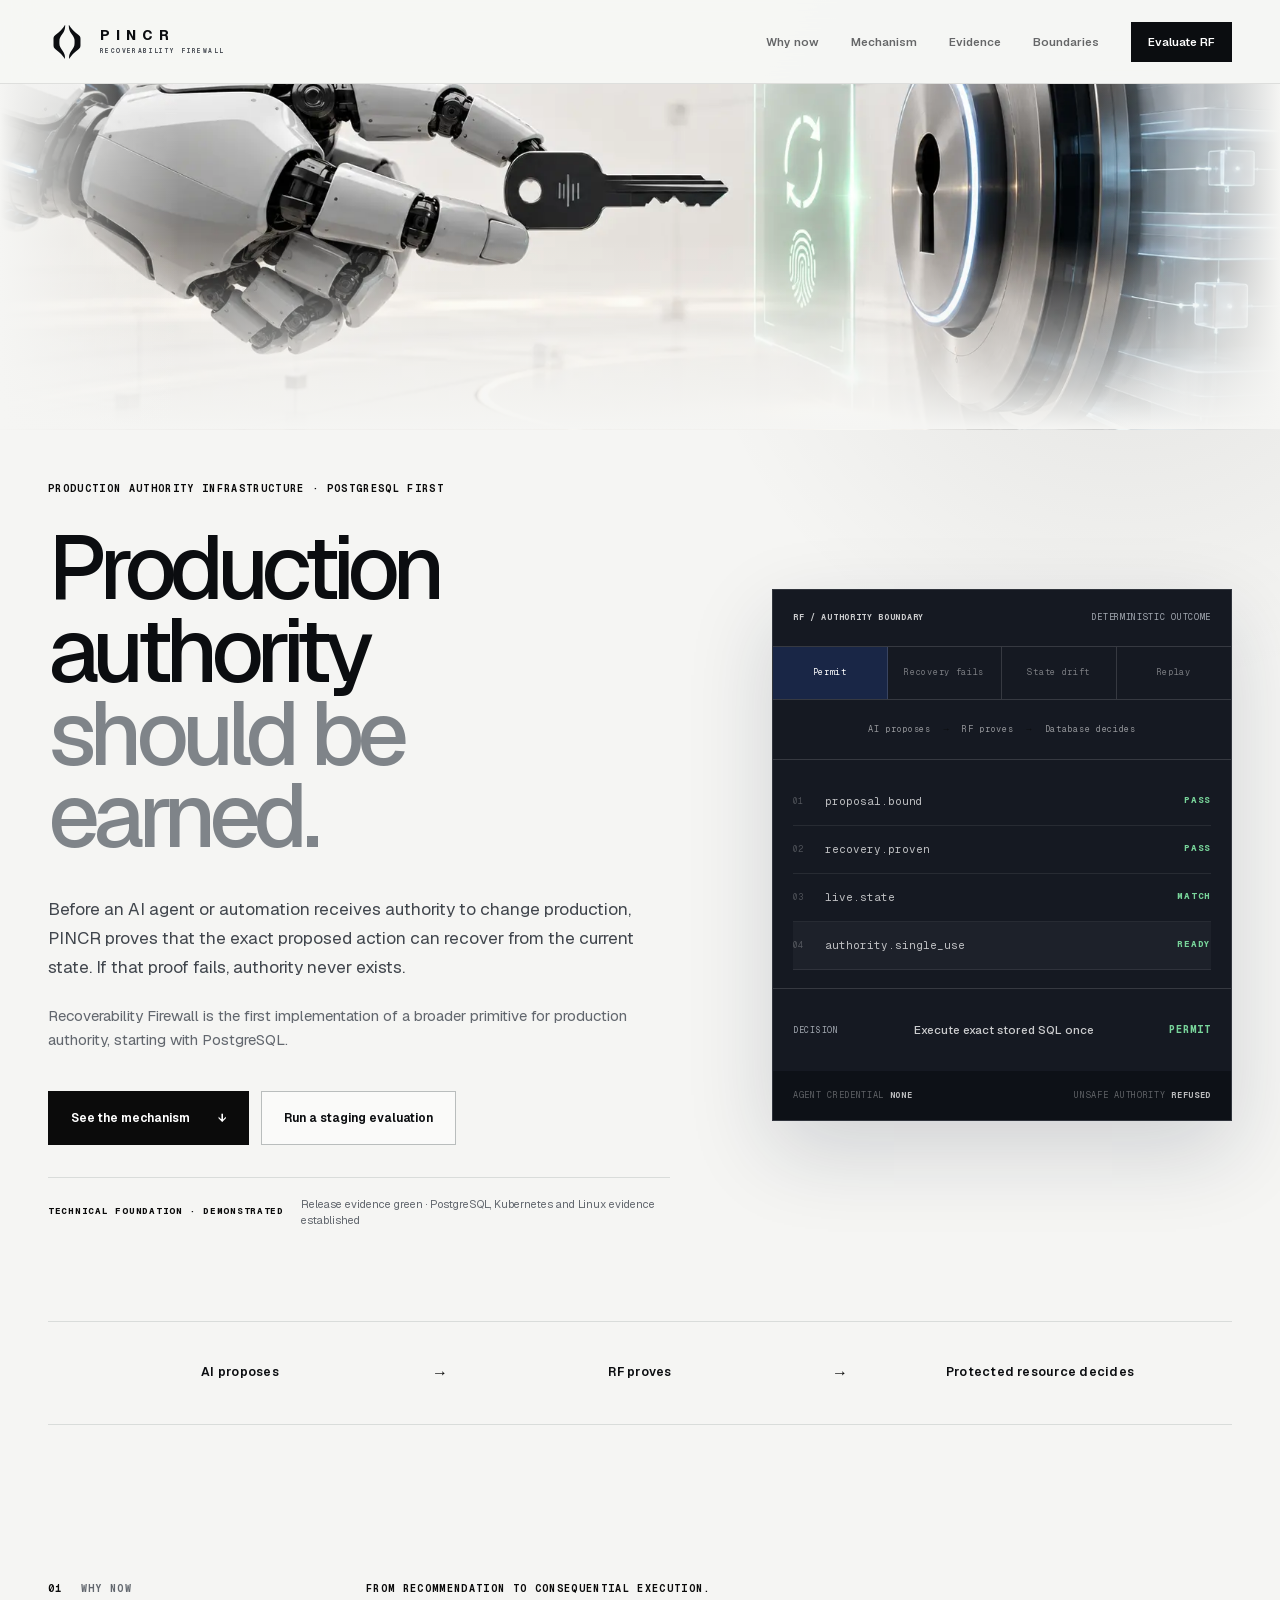
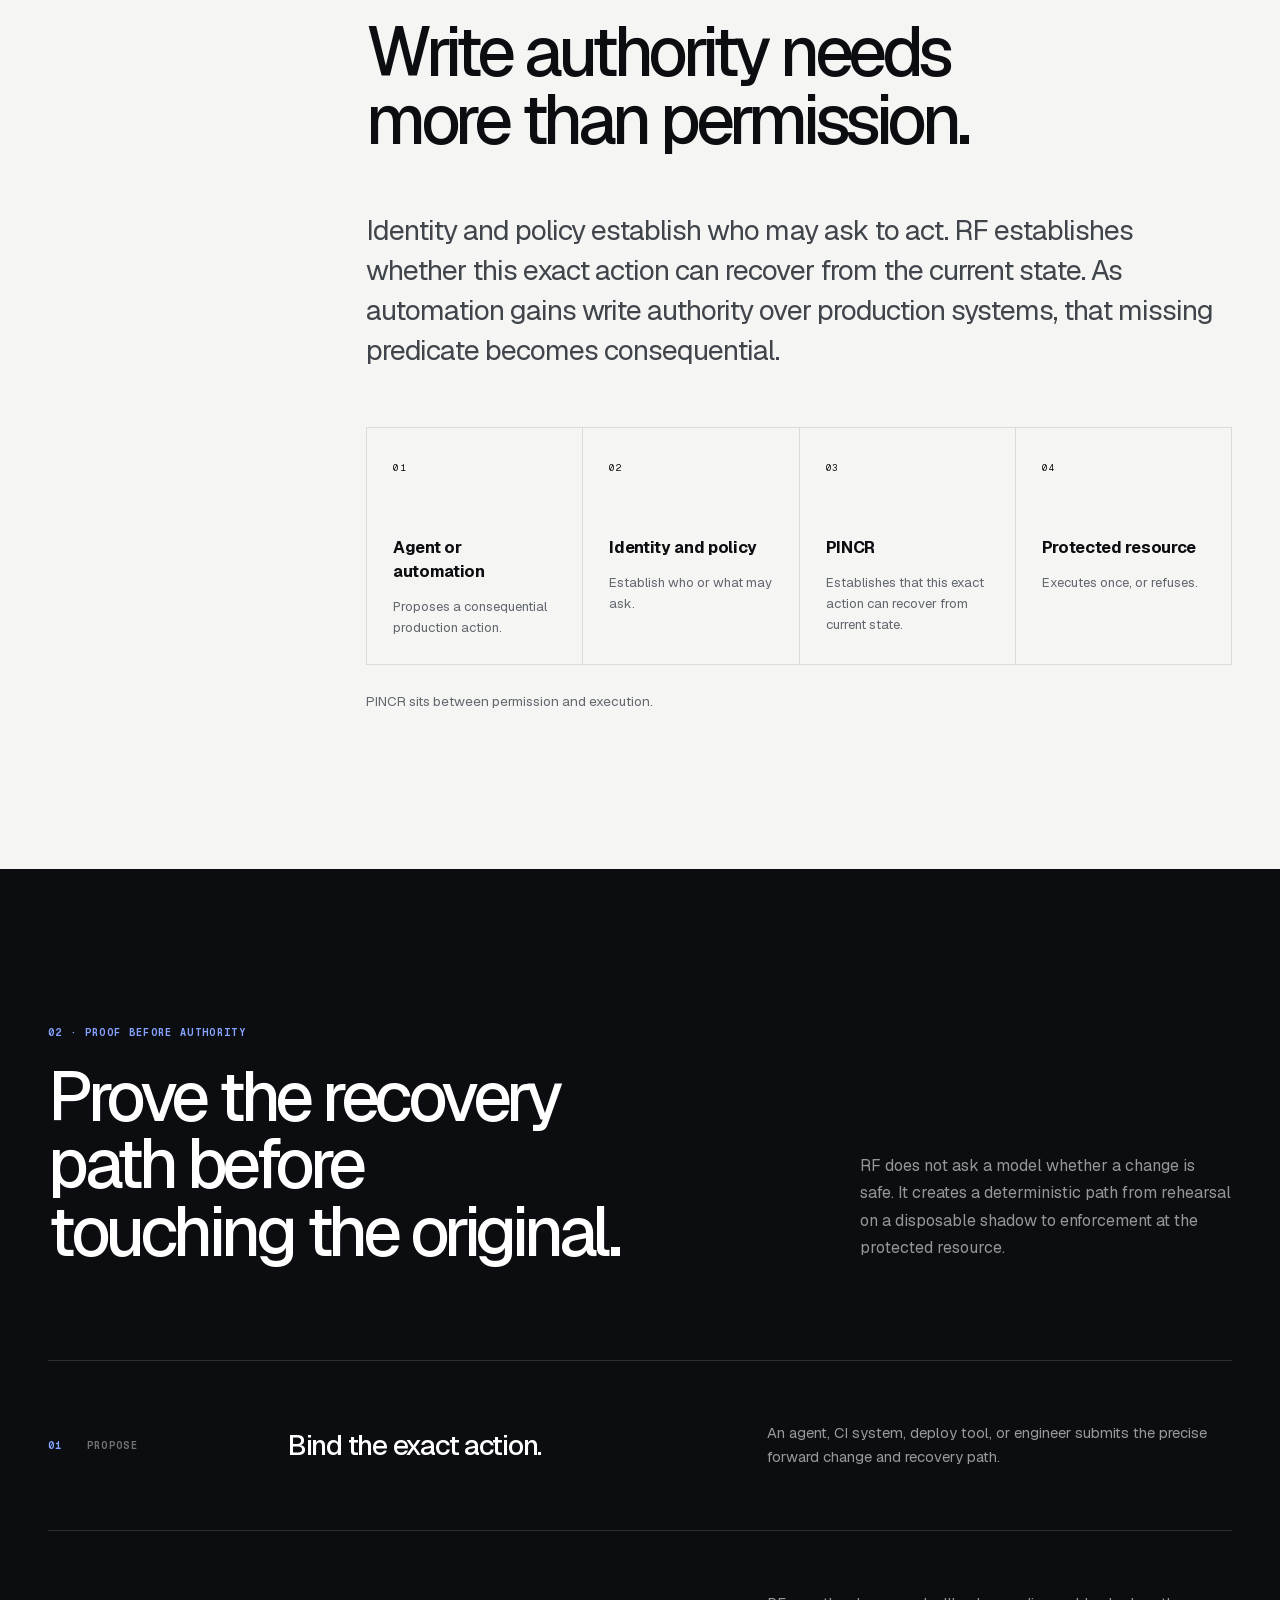
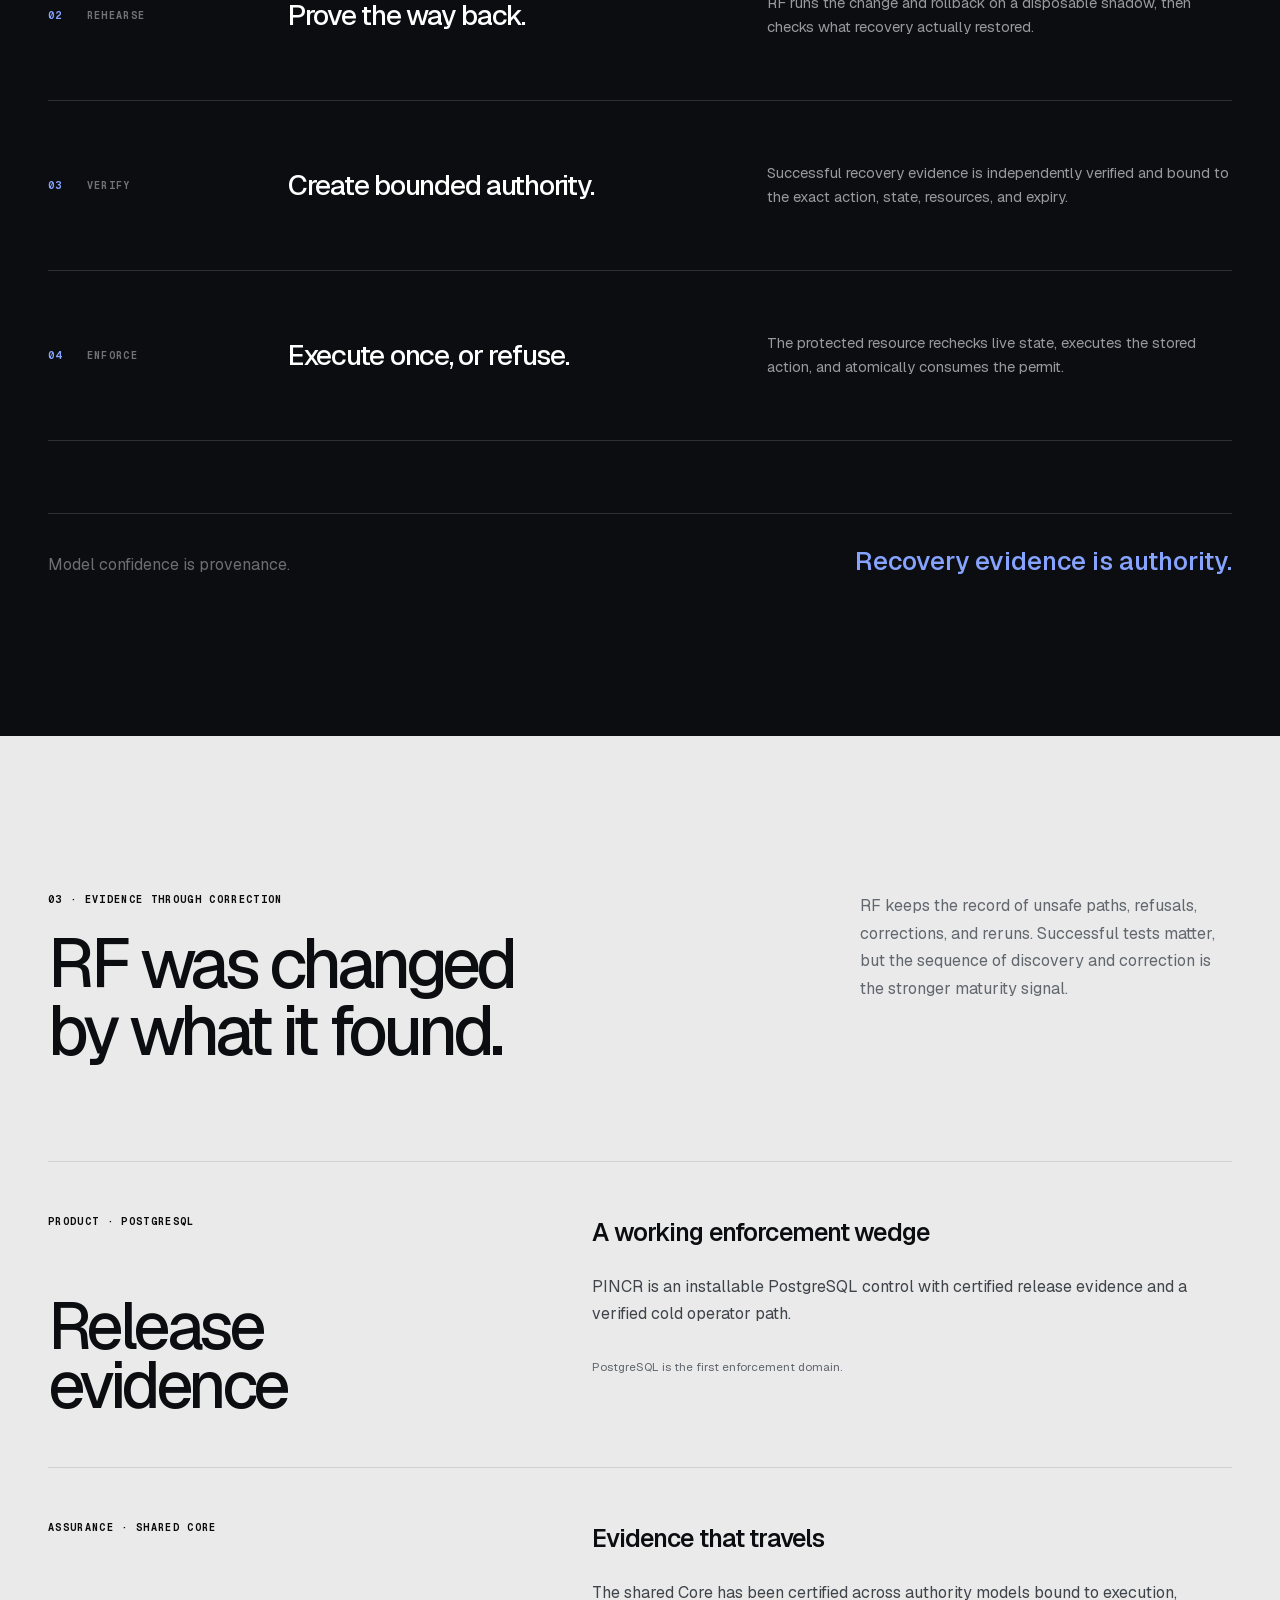
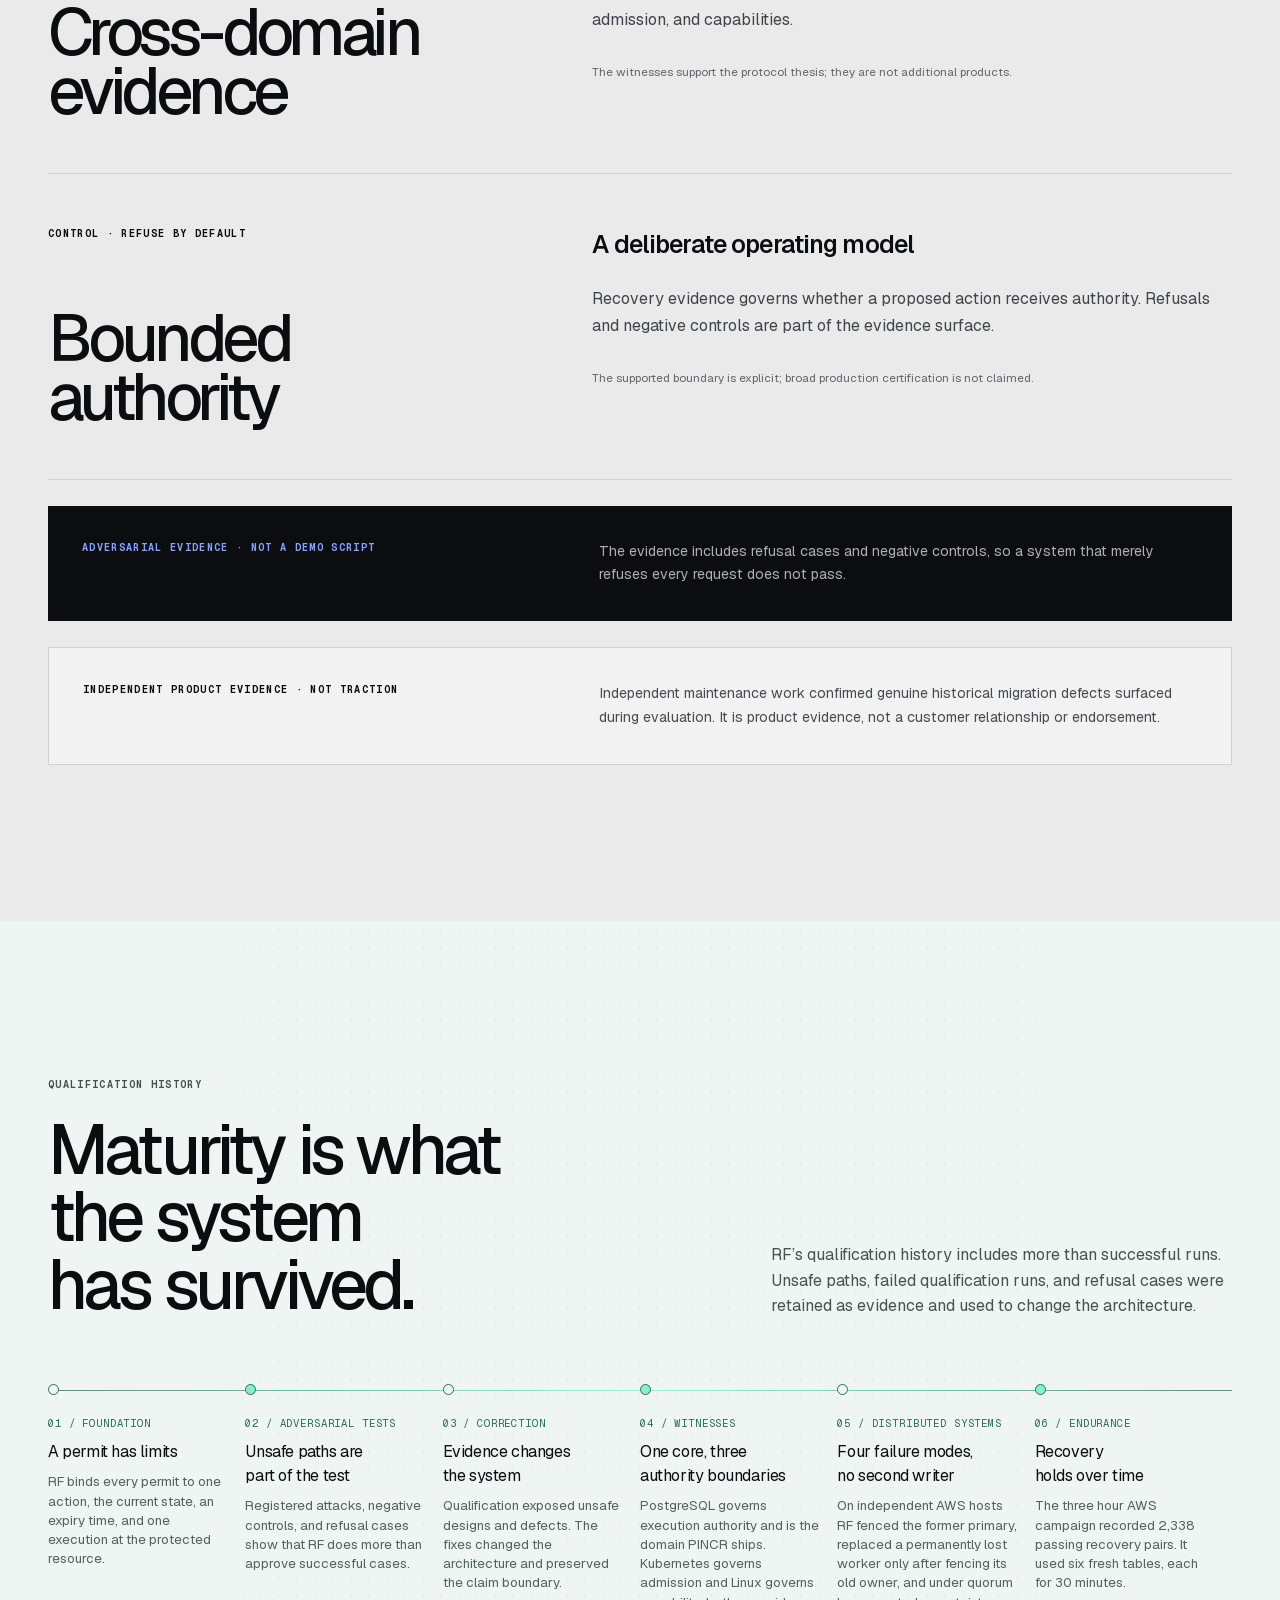
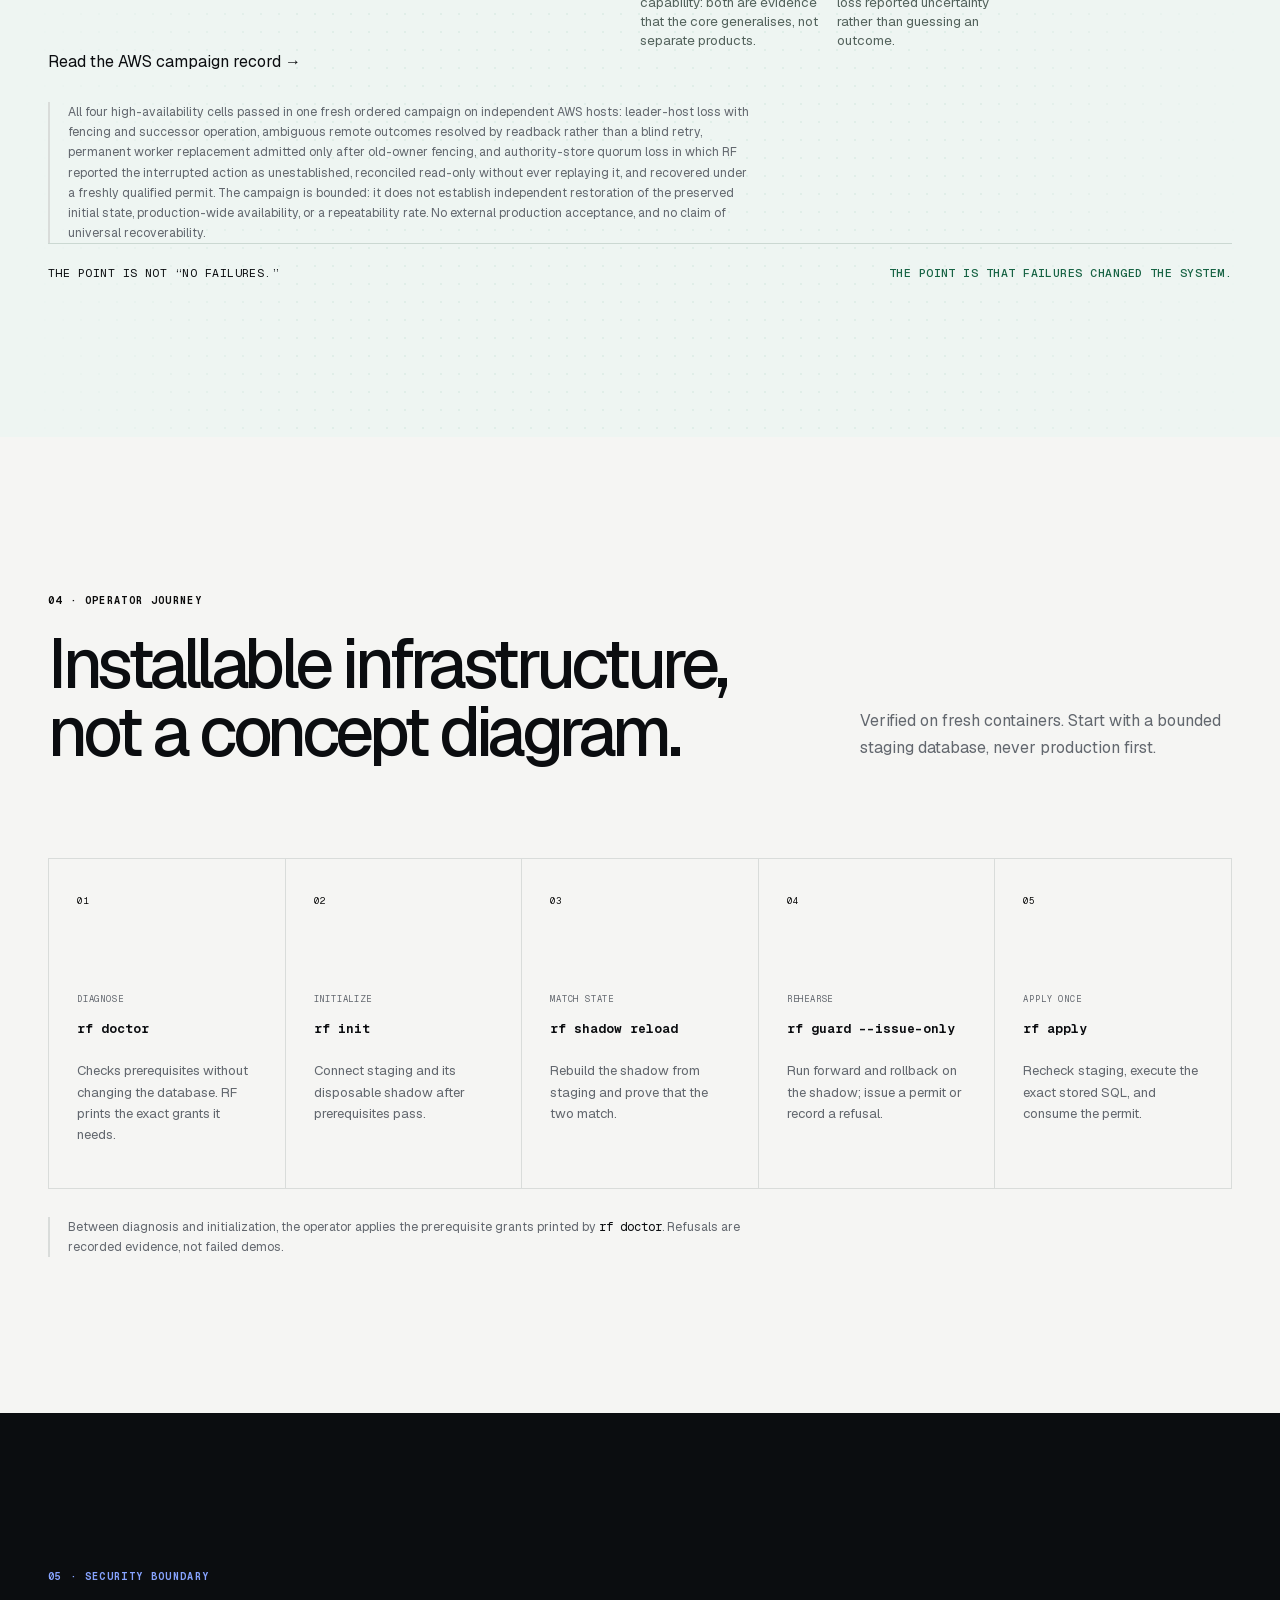
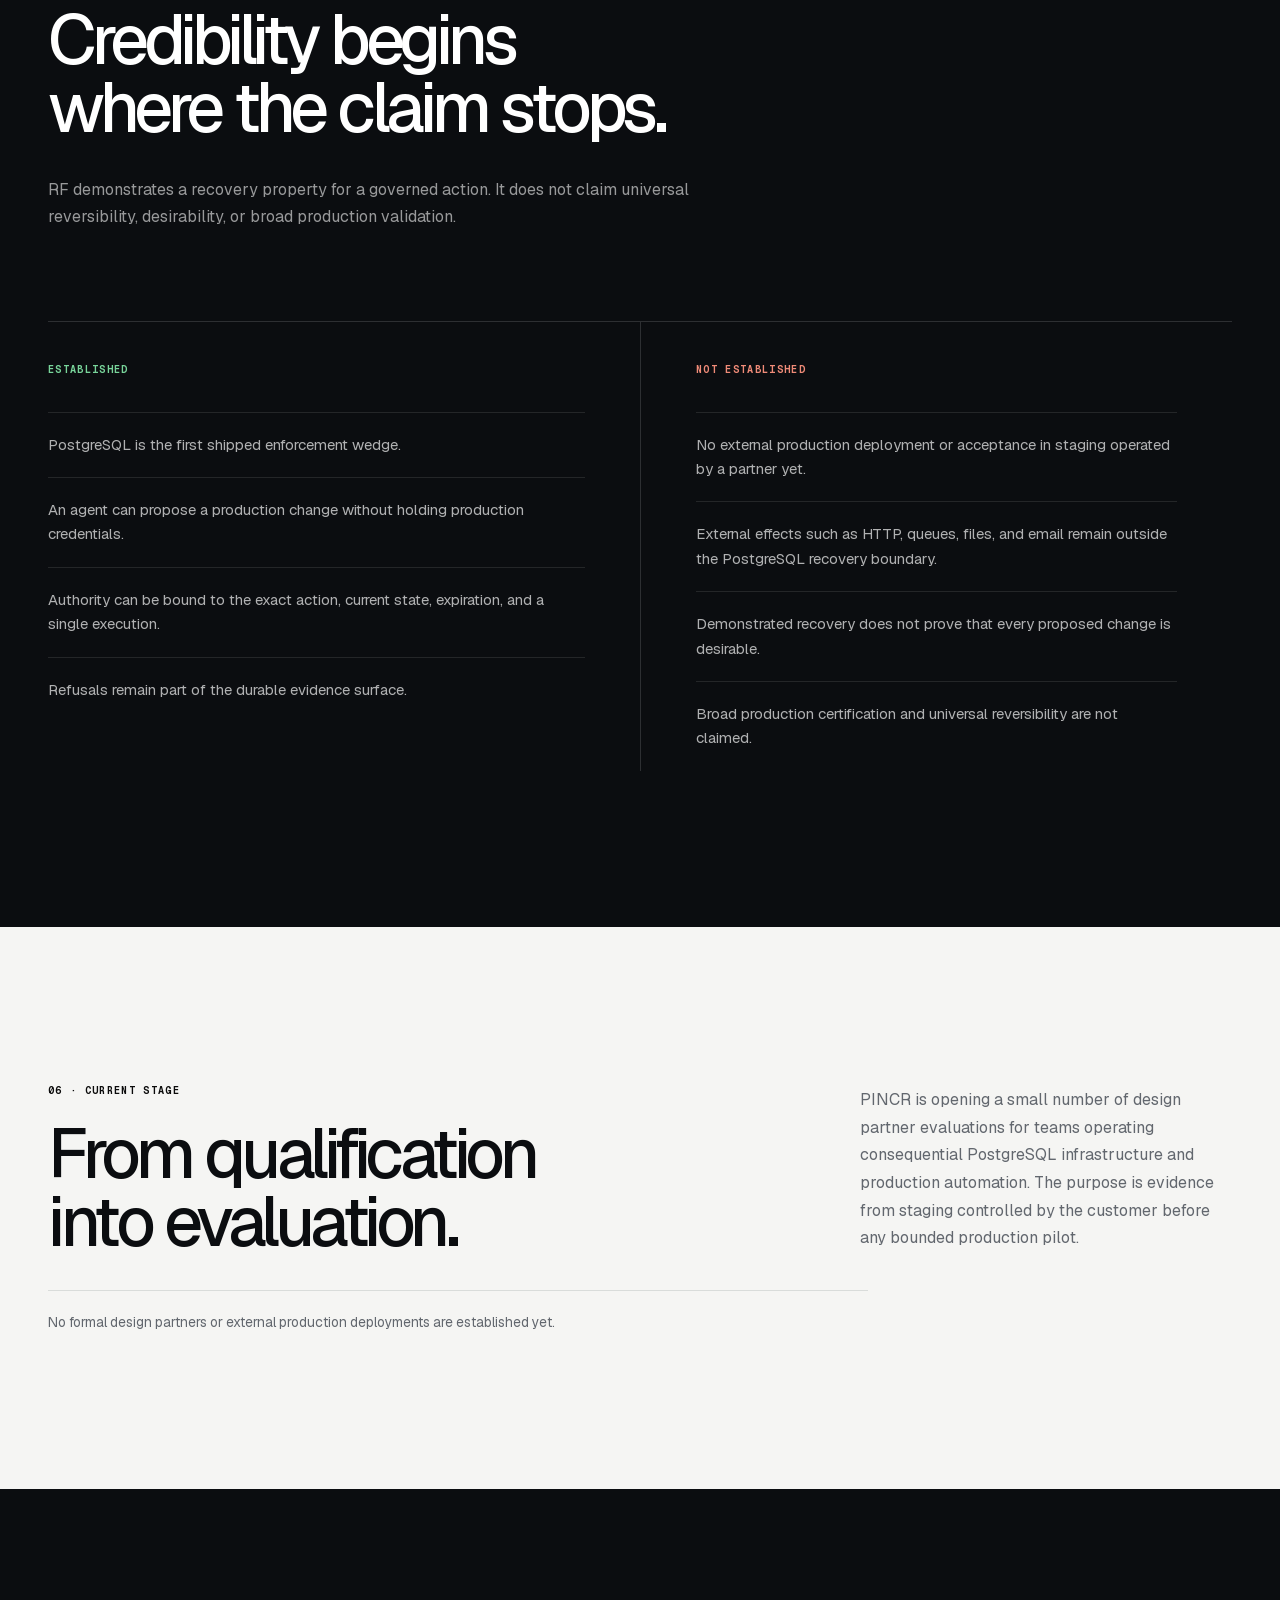
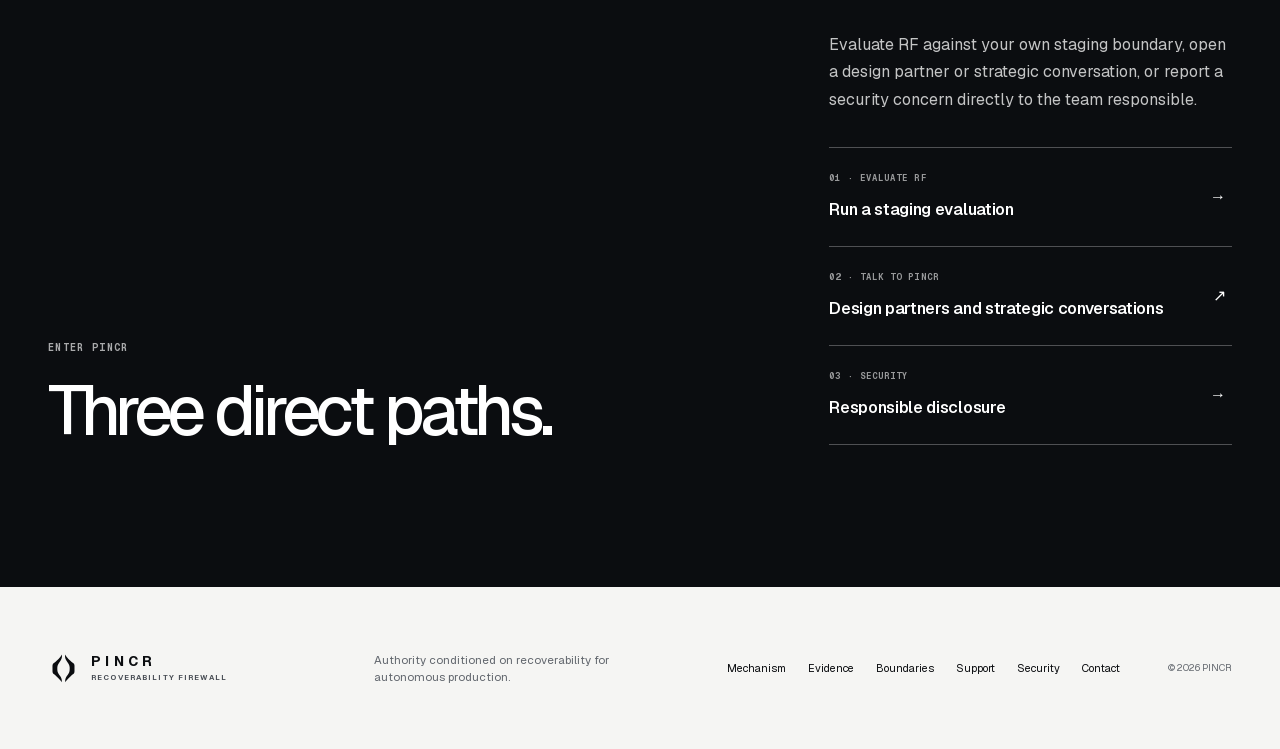
==== commit d35e0f00: "Record the complete H1-H4 campaign pass, with its stated bounds AWS_HA_RUN_20261002T002735Z.md: one " ====
--- a/index.html
+++ b/index.html
@@ -458,8 +458,8 @@
 </article>
 <article class="arc-step">
 <span>05 / DISTRIBUTED SYSTEMS</span>
-<h3>Leader loss did not create a second writer</h3>
-<p>On independent AWS hosts RF fenced the former primary, refused a promotion that no longer matched the environment, and ran a distinct successor with every acknowledged record intact.</p>
+<h3>Four failure modes, no second writer</h3>
+<p>On independent AWS hosts RF fenced the former primary, replaced a permanently lost worker only after fencing its old owner, and under quorum loss reported uncertainty rather than guessing an outcome.</p>
 </article>
 <article class="arc-step">
 <span>06 / ENDURANCE</span>
@@ -470,7 +470,7 @@
           <p>
 <a href="/qualification/">Read the AWS campaign record →</a>
 </p>
-<p class="operator-note">Three of the four high-availability cells passed on independent AWS hosts: leader-host loss with fencing and successor operation, ambiguous remote outcomes resolved by readback rather than a blind retry, and permanent worker replacement admitted only after old-owner fencing. Authority-store quorum loss failed on the reconciliation-recovery path and its native cause is not yet established, so the campaign is not closed. Recovery of S0 after failover is separately unproven. No external production acceptance, and no claim of universal recoverability.</p>
+<p class="operator-note">All four high-availability cells passed in one fresh ordered campaign on independent AWS hosts: leader-host loss with fencing and successor operation, ambiguous remote outcomes resolved by readback rather than a blind retry, permanent worker replacement admitted only after old-owner fencing, and authority-store quorum loss in which RF reported the interrupted action as unestablished, reconciled read-only without ever replaying it, and recovered under a freshly qualified permit. The campaign is bounded: it does not establish independent restoration of the preserved initial state, production-wide availability, or a repeatability rate. No external production acceptance, and no claim of universal recoverability.</p>
 <div class="arc-footer">
 <span>THE POINT IS NOT “NO FAILURES.”</span>
 <b>THE POINT IS THAT FAILURES CHANGED THE SYSTEM.</b>
@@ -631,7 +631,7 @@
 <script>self.__VINEXT_RSC_CHUNKS__=self.__VINEXT_RSC_CHUNKS__||[];self.__VINEXT_RSC_CHUNKS__.push("2:I[\"8c0f216c4604\",[],\"Children\",1]\n3:I[\"15c18cfaeeff\",[],\"LayoutSegmentProvider\",1]\n4:I[\"8c0f216c4604\",[],\"Slot\",1]\n5:I[\"593f344dc510\",[],\"RedirectBoundary\",1]\n:HL[\"/assets/index-B0fFTemP.css\",\"style\"]\n")</script>
 <script>self.__VINEXT_RSC_CHUNKS__=self.__VINEXT_RSC_CHUNKS__||[];self.__VINEXT_RSC_CHUNKS__.push("0:{\"__route\":\"route:/\",\"__interceptionContext\":null,\"__layoutIds\":[\"layout:/\"],\"__rootLayout\":\"/\",\"page:/\":\"$L1\",\"layout:/\":[[[[\"$\",\"link\",\"css:/assets/index-B0fFTemP.css\",{\"rel\":\"stylesheet\",\"precedence\":\"vite-rsc/importer-resources\",\"href\":\"/assets/index-B0fFTemP.css\",\"data-rsc-css-href\":\"/assets/index-B0fFTemP.css\"}],\"$undefined\"],[\"$\",\"html\",null,{\"lang\":\"en\",\"children\":[\"$\",\"body\",null,{\"className\":\"__variable_geist_0vnb3t8 __variable_geist_mono_0a5lji1\",\"children\":[\"$\",\"$L2\",null,{}]}]}]],null],\"route:/\":[[[\"$\",\"meta\",null,{\"charSet\":\"utf-8\"}],[[\"$\",\"title\",\"0\",{\"children\":\"PINCR | Authority conditioned on recovery for autonomous production\"}],[\"$\",\"meta\",\"1\",{\"name\":\"description\",\"content\":\"PINCR builds production authority infrastructure. Before an agent or automation receives authority to change production, PINCR proves that the exact proposed action can recover from current state. Recoverability Firewall ships first for PostgreSQL.\"}],[\"$\",\"meta\",\"2\",{\"property\":\"og:title\",\"content\":\"PINCR | Production authority should be earned.\"}],[\"$\",\"meta\",\"3\",{\"property\":\"og:description\",\"content\":\"Authority conditioned on recoverability for production change, starting with transactional PostgreSQL.\"}],[\"$\",\"meta\",\"4\",{\"property\":\"og:url\",\"content\":\"https://getpincr.com\"}],[\"$\",\"meta\",\"5\",{\"property\":\"og:site_name\",\"content\":\"PINCR\"}],[\"$\",\"meta\",\"6\",{\"property\":\"og:type\",\"content\":\"website\"}],[\"$\",\"meta\",\"7\",{\"property\":\"og:image\",\"content\":\"https://getpincr.com/og-pincr.png\"}],[\"$\",\"meta\",\"8\",{\"property\":\"og:image:width\",\"content\":\"1200\"}],[\"$\",\"meta\",\"9\",{\"property\":\"og:image:height\",\"content\":\"630\"}],[\"$\",\"meta\",\"10\",{\"property\":\"og:image:alt\",\"content\":\"PINCR | Production authority should be earned.\"}],[\"$\",\"meta\",\"11\",{\"name\":\"twitter:card\",\"content\":\"summary_large_image\"}],[\"$\",\"meta\",\"12\",{\"name\":\"twitter:title\",\"content\":\"PINCR | Production authority should be earned.\"}],[\"$\",\"meta\",\"13\",{\"name\":\"twitter:description\",\"content\":\"Recovery-conditioned authorization for autonomous production.\"}],[\"$\",\"meta\",\"14\",{\"name\":\"twitter:image\",\"content\":\"https://getpincr.com/og-pincr.png\"}],[\"$\",\"link\",\"15\",{\"rel\":\"shortcut icon\",\"href\":\"https://getpincr.com/favicon.ico?v=20260917\"}],[\"$\",\"link\",\"16\",{\"rel\":\"icon\",\"href\":\"https://getpincr.com/pincr-symbol.svg?v=20260917\",\"type\":\"image/svg+xml\"}],[\"$\",\"link\",\"17\",{\"rel\":\"icon\",\"href\":\"https://getpincr.com/favicon.ico?v=20260917\",\"sizes\":\"any\"}],[\"$\",\"link\",\"18\",{\"rel\":\"icon\",\"href\":\"https://getpincr.com/pincr-symbol.png?v=20260917\",\"sizes\":\"512x512\",\"type\":\"image/png\"}],[\"$\",\"link\",\"19\",{\"rel\":\"apple-touch-icon\",\"href\":\"https://getpincr.com/apple-touch-icon.png?v=20260917\"}],[\"$\",\"link\",\"20\",{\"rel\":\"canonical\",\"href\":\"https://getpincr.com/\"}]],[[\"$\",\"meta\",\"0\",{\"name\":\"viewport\",\"content\":\"width=device-width, initial-scale=1\"}]]],[\"$\",\"$L3\",null,{\"segmentMap\":{\"children\":[]},\"children\":[\"$\",\"$L4\",null,{\"id\":\"layout:/\",\"parallelSlots\":\"$undefined\",\"children\":[\"$\",\"$L5\",null,{\"children\":[\"$\",\"$L3\",null,{\"segmentMap\":{\"children\":[]},\"children\":[\"$\",\"$L4\",null,{\"id\":\"page:/\"}]}]}]}]}]],\"__layoutFlags\":{\"layout:/\":\"s\"},\"__artifactCompatibility\":{\"schemaVersion\":1,\"graphVersion\":\"app-route-graph:4uhn5s1wvoptc\",\"deploymentVersion\":\"8a5b49a6-ac9f-4e7b-9dd6-b9d300af1e25\",\"appElementsSchemaVersion\":1,\"rscPayloadSchemaVersion\":1,\"rootBoundaryId\":\"/\",\"renderEpoch\":null}}\n")</script>
 <script>self.__VINEXT_RSC_CHUNKS__=self.__VINEXT_RSC_CHUNKS__||[];self.__VINEXT_RSC_CHUNKS__.push("6:I[\"fd536da6927e\",[],\"default\",1]\n")</script>
-<script>self.__VINEXT_RSC_CHUNKS__=self.__VINEXT_RSC_CHUNKS__||[];self.__VINEXT_RSC_CHUNKS__.push("1:[\"$\",\"main\",null,{\"children\":[[\"$\",\"$L6\",null,{\"className\":\"skip-link\",\"href\":\"#main-content\",\"children\":\"Skip to content\"}],[\"$\",\"header\",null,{\"className\":\"site-header\",\"children\":[[\"$\",\"$L6\",null,{\"className\":\"brand\",\"href\":\"#top\",\"aria-label\":\"PINCR home\",\"children\":[[\"$\",\"svg\",null,{\"aria-hidden\":\"true\",\"className\":\"brand-symbol\",\"focusable\":\"false\",\"viewBox\":\"0 0 64 64\",\"xmlns\":\"http://www.w3.org/2000/svg\",\"children\":[[\"$\",\"path\",null,{\"d\":\"M 28.53 3.50 C 27.80 5.01 26.71 6.31 25.74 7.67 C 23.40 10.95 20.36 13.72 17.28 16.29 C 15.84 17.49 14.43 18.70 13.00 19.90 C 12.10 20.67 11.06 21.43 10.37 22.41 C 9.28 23.97 9.26 25.58 9.26 27.41 C 9.26 28.62 9.26 29.82 9.27 31.03 C 9.27 32.79 9.28 34.55 9.27 36.31 C 9.26 37.84 9.20 39.31 9.74 40.76 C 10.28 42.19 11.49 43.12 12.60 44.10 C 14.30 45.59 16.00 47.09 17.73 48.54 C 20.67 51.02 23.48 53.80 25.80 56.89 C 26.68 58.07 27.49 59.30 28.35 60.50 C 28.65 58.72 28.63 56.98 28.38 55.22 C 28.14 53.50 27.42 51.75 26.63 50.21 C 24.83 46.70 21.95 43.85 20.41 40.20 C 19.03 36.95 19.22 33.38 19.25 29.91 C 19.29 26.67 20.62 23.67 22.36 21.02 C 23.66 19.03 25.24 17.24 26.43 15.18 C 28.49 11.59 29.08 7.61 28.92 3.50 Z\",\"fill\":\"currentColor\"}],[\"$\",\"path\",null,{\"d\":\"M 35.47 3.50 C 36.20 5.01 37.29 6.31 38.26 7.67 C 40.60 10.95 43.64 13.72 46.72 16.29 C 48.16 17.49 49.57 18.70 51.00 19.90 C 51.90 20.67 52.94 21.43 53.63 22.41 C 54.72 23.97 54.74 25.58 54.74 27.41 C 54.74 28.62 54.74 29.82 54.73 31.03 C 54.73 32.79 54.72 34.55 54.73 36.31 C 54.74 37.84 54.80 39.31 54.26 40.76 C 53.72 42.19 52.51 43.12 51.40 44.10 C 49.70 45.59 48.00 47.09 46.27 48.54 C 43.33 51.02 40.52 53.80 38.20 56.89 C 37.32 58.07 36.51 59.30 35.65 60.50 C 35.35 58.72 35.37 56.98 35.62 55.22 C 35.86 53.50 36.58 51.75 37.37 50.21 C 39.17 46.70 42.05 43.85 43.59 40.20 C 44.97 36.95 44.78 33.38 44.75 29.91 C 44.71 26.67 43.38 23.67 41.64 21.02 C 40.34 19.03 38.76 17.24 37.57 15.18 C 35.51 11.59 34.92 7.61 35.08 3.50 Z\",\"fill\":\"currentColor\"}]]}],[\"$\",\"span\",null,{\"className\":\"brand-type\",\"children\":[[\"$\",\"strong\",null,{\"children\":\"PINCR\"}],[\"$\",\"span\",null,{\"children\":\"RECOVERABILITY FIREWALL\"}]]}]]}],[\"$\",\"nav\",null,{\"aria-label\":\"Primary navigation\",\"children\":[[\"$\",\"$L6\",null,{\"href\":\"#why-now\",\"children\":\"Why now\"}],[\"$\",\"$L6\",null,{\"href\":\"#mechanism\",\"children\":\"Mechanism\"}],[\"$\",\"$L6\",null,{\"href\":\"#evidence\",\"children\":\"Evidence\"}],[\"$\",\"$L6\",null,{\"href\":\"#boundaries\",\"children\":\"Boundaries\"}],[\"$\",\"$L6\",null,{\"className\":\"nav-cta\",\"href\":\"#engage\",\"children\":\"Evaluate RF\"}]]}]]}],[\"$\",\"section\",null,{\"className\":\"hero\",\"id\":\"top\",\"children\":[[\"$\",\"div\",null,{\"className\":\"hero-grid shell\",\"id\":\"main-content\",\"children\":[[\"$\",\"div\",null,{\"className\":\"hero-copy\",\"children\":[[\"$\",\"p\",null,{\"className\":\"eyebrow\",\"children\":\"Production authority infrastructure · PostgreSQL first\"}],[\"$\",\"h1\",null,{\"children\":[\"Production authority\",[\"$\",\"span\",null,{\"children\":\"should be earned.\"}]]}],[\"$\",\"p\",null,{\"className\":\"hero-lede\",\"children\":\"Before an AI agent or automation receives authority to change production, PINCR proves that the exact proposed action can recover from the current state. If that proof fails, authority never exists.\"}],[\"$\",\"p\",null,{\"className\":\"hero-sub\",\"children\":\"Recoverability Firewall is the first implementation of a broader primitive for production authority, starting with PostgreSQL.\"}],[\"$\",\"div\",null,{\"className\":\"hero-actions\",\"children\":[[\"$\",\"$L6\",null,{\"className\":\"button button-primary\",\"href\":\"#mechanism\",\"children\":[\"See the mechanism \",[\"$\",\"span\",null,{\"aria-hidden\":\"true\",\"children\":\"↓\"}]]}],[\"$\",\"$L6\",null,{\"className\":\"button button-secondary\",\"href\":\"#engage\",\"children\":\"Run a staging evaluation\"}]]}],[\"$\",\"div\",null,{\"className\":\"release-line\",\"aria-label\":\"Current product status\",\"children\":[[\"$\",\"span\",null,{\"children\":\"TECHNICAL FOUNDATION · DEMONSTRATED\"}],[\"$\",\"p\",null,{\"children\":\"Release evidence green · PostgreSQL, Kubernetes and Linux evidence established\"}]]}]]}],\"$L7\"]}],\"$L8\"]}],\"$L9\",\"$Lb\",\"$Ld\",[\"$\",\"section\",null,{\"className\":\"evidence-arc section\",\"id\":\"journey\",\"aria-labelledby\":\"journey-title\",\"children\":[[\"$\",\"style\",null,{\"children\":\":root { --rf-accent: #88f0c5; --rf-ink: #06110e; }\\n\\n.evidence-arc { background: #eef5f2; overflow: hidden; position: relative; }\\n.evidence-arc::before { background: radial-gradient(circle, rgba(55, 152, 115, .16) 0 1px, transparent 1.5px); background-size: 18px 18px; content: \\\"\\\"; inset: 0; mask-image: linear-gradient(90deg, transparent, black 24%, black 76%, transparent); opacity: .48; pointer-events: none; position: absolute; }\\n.evidence-arc .shell { position: relative; }\\n.arc-intro { align-items: end; display: grid; gap: 2rem; grid-template-columns: 1.2fr .8fr; margin-bottom: 3.5rem; }\\n.arc-intro h2 { letter-spacing: -.055em; max-width: 12ch; }\\n.arc-intro p { color: #45534e; line-height: 1.6; max-width: 37rem; }\\n.evidence-timeline { display: grid; grid-template-columns: repeat(6, minmax(0, 1fr)); position: relative; }\\n.evidence-timeline::before { background: linear-gradient(90deg, #2a6f56, var(--rf-accent), #2a6f56); content: \\\"\\\"; height: 1px; left: 0; opacity: .75; position: absolute; right: 0; top: 15px; }\\n.arc-step { min-height: 15rem; padding: 0 1rem 0 0; position: relative; }\\n.arc-step::before { background: #eef5f2; border: 1px solid #2a6f56; border-radius: 50%; content: \\\"\\\"; height: 11px; left: 0; position: absolute; top: 9px; width: 11px; z-index: 1; }\\n.arc-step:nth-child(even)::before { background: var(--rf-accent); }\\n.arc-step span { color: #2a6f56; display: block; font-family: var(--font-geist-mono); font-size: .67rem; letter-spacing: .08em; margin-top: 2.5rem; }\\n.arc-step h3 { font-size: 1rem; letter-spacing: -.025em; margin: .55rem 0; }\\n.arc-step p { color: #53625c; font-size: .83rem; line-height: 1.45; margin: 0; max-width: 15rem; }\\n.arc-footer { border-top: 1px solid #cbd8d2; display: flex; font-family: var(--font-geist-mono); font-size: .72rem; justify-content: space-between; letter-spacing: .04em; padding-top: 1.25rem; }\\n.arc-footer b { color: #176344; font-weight: 500; }\\n\\n\\n.arc-step{opacity:1}\\n@supports(animation-timeline:view()){ @media(prefers-reduced-motion:no-preference){.arc-step{animation:rf-reveal both linear;animation-timeline:view();animation-range:entry 0% entry 85%}@keyframes rf-reveal{from{opacity:.3;transform:translateY(20px)}to{opacity:1;transform:none}}}}\\n@media(max-width:900px){.evidence-timeline{grid-template-columns:repeat(3,1fr);gap:2rem}.evidence-timeline::before{display:none}.arc-step{min-height:12rem}.arc-intro{grid-template-columns:1fr}.arc-footer{gap:1rem}}\\n@media(max-width:550px){.evidence-timeline{grid-template-columns:1fr}.arc-step{min-height:0;padding:0 0 0 26px}.arc-step::before{top:4px}.arc-step span{margin-top:0}.arc-footer{flex-direction:column}.arc-step p{max-width:none}}\\n\"}],[\"$\",\"div\",null,{\"className\":\"shell\",\"children\":[[\"$\",\"div\",null,{\"className\":\"arc-intro\",\"children\":[[\"$\",\"div\",null,{\"children\":[[\"$\",\"p\",null,{\"className\":\"section-kicker\",\"children\":[\"Qualification history\"]}],[\"$\",\"h2\",null,{\"id\":\"journey-title\",\"children\":[\"Maturity is what the system has survived.\"]}]]}],[\"$\",\"p\",null,{\"children\":[\"RF’s qualification history includes more than successful runs. Unsafe paths, failed qualification runs, and refusal cases were retained as evidence and used to change the architecture.\"]}]]}],[\"$\",\"div\",null,{\"className\":\"evidence-timeline\",\"aria-label\":\"RF evidence and qualification history\",\"children\":[[\"$\",\"article\",null,{\"className\":\"arc-step\",\"children\":[[\"$\",\"span\",null,{\"children\":[\"01 / FOUNDATION\"]}],[\"$\",\"h3\",null,{\"children\":[\"A permit has limits\"]}],[\"$\",\"p\",null,{\"children\":[\"RF binds every permit to one action, the current state, an expiry time, and one execution at the protected resource.\"]}]]}],[\"$\",\"article\",null,{\"className\":\"arc-step\",\"children\":[[\"$\",\"span\",null,{\"children\":[\"02 / ADVERSARIAL TESTS\"]}],[\"$\",\"h3\",null,{\"children\":[\"Unsafe paths are part of the test\"]}],[\"$\",\"p\",null,{\"children\":[\"Registered attacks, negative controls, and refusal cases show that RF does more than approve successful cases.\"]}]]}],[\"$\",\"article\",null,{\"className\":\"arc-step\",\"children\":[[\"$\",\"span\",null,{\"children\":[\"03 / CORRECTION\"]}],[\"$\",\"h3\",null,{\"children\":[\"Evidence changes the system\"]}],[\"$\",\"p\",null,{\"children\":[\"Qualification exposed unsafe designs and defects. The fixes changed the architecture and preserved the claim boundary.\"]}]]}],[\"$\",\"article\",null,{\"className\":\"arc-step\",\"children\":[[\"$\",\"span\",null,{\"children\":[\"04 / WITNESSES\"]}],[\"$\",\"h3\",null,{\"children\":[\"One core, three authority boundaries\"]}],[\"$\",\"p\",null,{\"children\":[\"PostgreSQL governs execution authority and is the domain PINCR ships. Kubernetes governs admission and Linux governs capability: both are evidence that the core generalises, not separate products.\"]}]]}],[\"$\",\"article\",null,{\"className\":\"arc-step\",\"children\":[[\"$\",\"span\",null,{\"children\":[\"05 / DISTRIBUTED SYSTEMS\"]}],[\"$\",\"h3\",null,{\"children\":[\"Leader loss did not create a second writer\"]}],[\"$\",\"p\",null,{\"children\":[\"On independent AWS hosts RF fenced the former primary, refused a promotion that no longer matched the environment, and ran a distinct successor with every acknowledged record intact.\"]}]]}],[\"$\",\"article\",null,{\"className\":\"arc-step\",\"children\":[[\"$\",\"span\",null,{\"children\":[\"06 / ENDURANCE\"]}],[\"$\",\"h3\",null,{\"children\":[\"Recovery holds over time\"]}],[\"$\",\"p\",null,{\"children\":[\"The three hour AWS campaign recorded 2,338 passing recovery pairs. It used six fresh tables, each for 30 minutes.\"]}]]}]]}],[\"$\",\"p\",null,{\"children\":[[\"$\",\"a\",null,{\"href\":\"/qualification/\",\"children\":[\"Read the AWS campaign record →\"]}]]}],[\"$\",\"p\",null,{\"className\":\"operator-note\",\"children\":[\"Three of the four high-availability cells passed on independent AWS hosts: leader-host loss with fencing and successor operation, ambiguous remote outcomes resolved by readback rather than a blind retry, and permanent worker replacement admitted only after old-owner fencing. Authority-store quorum loss failed on the reconciliation-recovery path and its native cause is not yet established, so the campaign is not closed. Recovery of S0 after failover is separately unproven. No external production acceptance, and no claim of universal recoverability.\"]}],[\"$\",\"div\",null,{\"className\":\"arc-footer\",\"children\":[[\"$\",\"span\",null,{\"children\":[\"THE POINT IS NOT “NO FAILURES.”\"]}],[\"$\",\"b\",null,{\"children\":[\"THE POINT IS THAT FAILURES CHANGED THE SYSTEM.\"]}]]}]]}]]}],\"$L10\",\"$Le\",\"$L12\",\"$L13\",\"$L14\"]}]\n")</script>
+<script>self.__VINEXT_RSC_CHUNKS__=self.__VINEXT_RSC_CHUNKS__||[];self.__VINEXT_RSC_CHUNKS__.push("1:[\"$\",\"main\",null,{\"children\":[[\"$\",\"$L6\",null,{\"className\":\"skip-link\",\"href\":\"#main-content\",\"children\":\"Skip to content\"}],[\"$\",\"header\",null,{\"className\":\"site-header\",\"children\":[[\"$\",\"$L6\",null,{\"className\":\"brand\",\"href\":\"#top\",\"aria-label\":\"PINCR home\",\"children\":[[\"$\",\"svg\",null,{\"aria-hidden\":\"true\",\"className\":\"brand-symbol\",\"focusable\":\"false\",\"viewBox\":\"0 0 64 64\",\"xmlns\":\"http://www.w3.org/2000/svg\",\"children\":[[\"$\",\"path\",null,{\"d\":\"M 28.53 3.50 C 27.80 5.01 26.71 6.31 25.74 7.67 C 23.40 10.95 20.36 13.72 17.28 16.29 C 15.84 17.49 14.43 18.70 13.00 19.90 C 12.10 20.67 11.06 21.43 10.37 22.41 C 9.28 23.97 9.26 25.58 9.26 27.41 C 9.26 28.62 9.26 29.82 9.27 31.03 C 9.27 32.79 9.28 34.55 9.27 36.31 C 9.26 37.84 9.20 39.31 9.74 40.76 C 10.28 42.19 11.49 43.12 12.60 44.10 C 14.30 45.59 16.00 47.09 17.73 48.54 C 20.67 51.02 23.48 53.80 25.80 56.89 C 26.68 58.07 27.49 59.30 28.35 60.50 C 28.65 58.72 28.63 56.98 28.38 55.22 C 28.14 53.50 27.42 51.75 26.63 50.21 C 24.83 46.70 21.95 43.85 20.41 40.20 C 19.03 36.95 19.22 33.38 19.25 29.91 C 19.29 26.67 20.62 23.67 22.36 21.02 C 23.66 19.03 25.24 17.24 26.43 15.18 C 28.49 11.59 29.08 7.61 28.92 3.50 Z\",\"fill\":\"currentColor\"}],[\"$\",\"path\",null,{\"d\":\"M 35.47 3.50 C 36.20 5.01 37.29 6.31 38.26 7.67 C 40.60 10.95 43.64 13.72 46.72 16.29 C 48.16 17.49 49.57 18.70 51.00 19.90 C 51.90 20.67 52.94 21.43 53.63 22.41 C 54.72 23.97 54.74 25.58 54.74 27.41 C 54.74 28.62 54.74 29.82 54.73 31.03 C 54.73 32.79 54.72 34.55 54.73 36.31 C 54.74 37.84 54.80 39.31 54.26 40.76 C 53.72 42.19 52.51 43.12 51.40 44.10 C 49.70 45.59 48.00 47.09 46.27 48.54 C 43.33 51.02 40.52 53.80 38.20 56.89 C 37.32 58.07 36.51 59.30 35.65 60.50 C 35.35 58.72 35.37 56.98 35.62 55.22 C 35.86 53.50 36.58 51.75 37.37 50.21 C 39.17 46.70 42.05 43.85 43.59 40.20 C 44.97 36.95 44.78 33.38 44.75 29.91 C 44.71 26.67 43.38 23.67 41.64 21.02 C 40.34 19.03 38.76 17.24 37.57 15.18 C 35.51 11.59 34.92 7.61 35.08 3.50 Z\",\"fill\":\"currentColor\"}]]}],[\"$\",\"span\",null,{\"className\":\"brand-type\",\"children\":[[\"$\",\"strong\",null,{\"children\":\"PINCR\"}],[\"$\",\"span\",null,{\"children\":\"RECOVERABILITY FIREWALL\"}]]}]]}],[\"$\",\"nav\",null,{\"aria-label\":\"Primary navigation\",\"children\":[[\"$\",\"$L6\",null,{\"href\":\"#why-now\",\"children\":\"Why now\"}],[\"$\",\"$L6\",null,{\"href\":\"#mechanism\",\"children\":\"Mechanism\"}],[\"$\",\"$L6\",null,{\"href\":\"#evidence\",\"children\":\"Evidence\"}],[\"$\",\"$L6\",null,{\"href\":\"#boundaries\",\"children\":\"Boundaries\"}],[\"$\",\"$L6\",null,{\"className\":\"nav-cta\",\"href\":\"#engage\",\"children\":\"Evaluate RF\"}]]}]]}],[\"$\",\"section\",null,{\"className\":\"hero\",\"id\":\"top\",\"children\":[[\"$\",\"div\",null,{\"className\":\"hero-grid shell\",\"id\":\"main-content\",\"children\":[[\"$\",\"div\",null,{\"className\":\"hero-copy\",\"children\":[[\"$\",\"p\",null,{\"className\":\"eyebrow\",\"children\":\"Production authority infrastructure · PostgreSQL first\"}],[\"$\",\"h1\",null,{\"children\":[\"Production authority\",[\"$\",\"span\",null,{\"children\":\"should be earned.\"}]]}],[\"$\",\"p\",null,{\"className\":\"hero-lede\",\"children\":\"Before an AI agent or automation receives authority to change production, PINCR proves that the exact proposed action can recover from the current state. If that proof fails, authority never exists.\"}],[\"$\",\"p\",null,{\"className\":\"hero-sub\",\"children\":\"Recoverability Firewall is the first implementation of a broader primitive for production authority, starting with PostgreSQL.\"}],[\"$\",\"div\",null,{\"className\":\"hero-actions\",\"children\":[[\"$\",\"$L6\",null,{\"className\":\"button button-primary\",\"href\":\"#mechanism\",\"children\":[\"See the mechanism \",[\"$\",\"span\",null,{\"aria-hidden\":\"true\",\"children\":\"↓\"}]]}],[\"$\",\"$L6\",null,{\"className\":\"button button-secondary\",\"href\":\"#engage\",\"children\":\"Run a staging evaluation\"}]]}],[\"$\",\"div\",null,{\"className\":\"release-line\",\"aria-label\":\"Current product status\",\"children\":[[\"$\",\"span\",null,{\"children\":\"TECHNICAL FOUNDATION · DEMONSTRATED\"}],[\"$\",\"p\",null,{\"children\":\"Release evidence green · PostgreSQL, Kubernetes and Linux evidence established\"}]]}]]}],\"$L7\"]}],\"$L8\"]}],\"$L9\",\"$Lb\",\"$Ld\",[\"$\",\"section\",null,{\"className\":\"evidence-arc section\",\"id\":\"journey\",\"aria-labelledby\":\"journey-title\",\"children\":[[\"$\",\"style\",null,{\"children\":\":root { --rf-accent: #88f0c5; --rf-ink: #06110e; }\\n\\n.evidence-arc { background: #eef5f2; overflow: hidden; position: relative; }\\n.evidence-arc::before { background: radial-gradient(circle, rgba(55, 152, 115, .16) 0 1px, transparent 1.5px); background-size: 18px 18px; content: \\\"\\\"; inset: 0; mask-image: linear-gradient(90deg, transparent, black 24%, black 76%, transparent); opacity: .48; pointer-events: none; position: absolute; }\\n.evidence-arc .shell { position: relative; }\\n.arc-intro { align-items: end; display: grid; gap: 2rem; grid-template-columns: 1.2fr .8fr; margin-bottom: 3.5rem; }\\n.arc-intro h2 { letter-spacing: -.055em; max-width: 12ch; }\\n.arc-intro p { color: #45534e; line-height: 1.6; max-width: 37rem; }\\n.evidence-timeline { display: grid; grid-template-columns: repeat(6, minmax(0, 1fr)); position: relative; }\\n.evidence-timeline::before { background: linear-gradient(90deg, #2a6f56, var(--rf-accent), #2a6f56); content: \\\"\\\"; height: 1px; left: 0; opacity: .75; position: absolute; right: 0; top: 15px; }\\n.arc-step { min-height: 15rem; padding: 0 1rem 0 0; position: relative; }\\n.arc-step::before { background: #eef5f2; border: 1px solid #2a6f56; border-radius: 50%; content: \\\"\\\"; height: 11px; left: 0; position: absolute; top: 9px; width: 11px; z-index: 1; }\\n.arc-step:nth-child(even)::before { background: var(--rf-accent); }\\n.arc-step span { color: #2a6f56; display: block; font-family: var(--font-geist-mono); font-size: .67rem; letter-spacing: .08em; margin-top: 2.5rem; }\\n.arc-step h3 { font-size: 1rem; letter-spacing: -.025em; margin: .55rem 0; }\\n.arc-step p { color: #53625c; font-size: .83rem; line-height: 1.45; margin: 0; max-width: 15rem; }\\n.arc-footer { border-top: 1px solid #cbd8d2; display: flex; font-family: var(--font-geist-mono); font-size: .72rem; justify-content: space-between; letter-spacing: .04em; padding-top: 1.25rem; }\\n.arc-footer b { color: #176344; font-weight: 500; }\\n\\n\\n.arc-step{opacity:1}\\n@supports(animation-timeline:view()){ @media(prefers-reduced-motion:no-preference){.arc-step{animation:rf-reveal both linear;animation-timeline:view();animation-range:entry 0% entry 85%}@keyframes rf-reveal{from{opacity:.3;transform:translateY(20px)}to{opacity:1;transform:none}}}}\\n@media(max-width:900px){.evidence-timeline{grid-template-columns:repeat(3,1fr);gap:2rem}.evidence-timeline::before{display:none}.arc-step{min-height:12rem}.arc-intro{grid-template-columns:1fr}.arc-footer{gap:1rem}}\\n@media(max-width:550px){.evidence-timeline{grid-template-columns:1fr}.arc-step{min-height:0;padding:0 0 0 26px}.arc-step::before{top:4px}.arc-step span{margin-top:0}.arc-footer{flex-direction:column}.arc-step p{max-width:none}}\\n\"}],[\"$\",\"div\",null,{\"className\":\"shell\",\"children\":[[\"$\",\"div\",null,{\"className\":\"arc-intro\",\"children\":[[\"$\",\"div\",null,{\"children\":[[\"$\",\"p\",null,{\"className\":\"section-kicker\",\"children\":[\"Qualification history\"]}],[\"$\",\"h2\",null,{\"id\":\"journey-title\",\"children\":[\"Maturity is what the system has survived.\"]}]]}],[\"$\",\"p\",null,{\"children\":[\"RF’s qualification history includes more than successful runs. Unsafe paths, failed qualification runs, and refusal cases were retained as evidence and used to change the architecture.\"]}]]}],[\"$\",\"div\",null,{\"className\":\"evidence-timeline\",\"aria-label\":\"RF evidence and qualification history\",\"children\":[[\"$\",\"article\",null,{\"className\":\"arc-step\",\"children\":[[\"$\",\"span\",null,{\"children\":[\"01 / FOUNDATION\"]}],[\"$\",\"h3\",null,{\"children\":[\"A permit has limits\"]}],[\"$\",\"p\",null,{\"children\":[\"RF binds every permit to one action, the current state, an expiry time, and one execution at the protected resource.\"]}]]}],[\"$\",\"article\",null,{\"className\":\"arc-step\",\"children\":[[\"$\",\"span\",null,{\"children\":[\"02 / ADVERSARIAL TESTS\"]}],[\"$\",\"h3\",null,{\"children\":[\"Unsafe paths are part of the test\"]}],[\"$\",\"p\",null,{\"children\":[\"Registered attacks, negative controls, and refusal cases show that RF does more than approve successful cases.\"]}]]}],[\"$\",\"article\",null,{\"className\":\"arc-step\",\"children\":[[\"$\",\"span\",null,{\"children\":[\"03 / CORRECTION\"]}],[\"$\",\"h3\",null,{\"children\":[\"Evidence changes the system\"]}],[\"$\",\"p\",null,{\"children\":[\"Qualification exposed unsafe designs and defects. The fixes changed the architecture and preserved the claim boundary.\"]}]]}],[\"$\",\"article\",null,{\"className\":\"arc-step\",\"children\":[[\"$\",\"span\",null,{\"children\":[\"04 / WITNESSES\"]}],[\"$\",\"h3\",null,{\"children\":[\"One core, three authority boundaries\"]}],[\"$\",\"p\",null,{\"children\":[\"PostgreSQL governs execution authority and is the domain PINCR ships. Kubernetes governs admission and Linux governs capability: both are evidence that the core generalises, not separate products.\"]}]]}],[\"$\",\"article\",null,{\"className\":\"arc-step\",\"children\":[[\"$\",\"span\",null,{\"children\":[\"05 / DISTRIBUTED SYSTEMS\"]}],[\"$\",\"h3\",null,{\"children\":[\"Four failure modes, no second writer\"]}],[\"$\",\"p\",null,{\"children\":[\"On independent AWS hosts RF fenced the former primary, replaced a permanently lost worker only after fencing its old owner, and under quorum loss reported uncertainty rather than guessing an outcome.\"]}]]}],[\"$\",\"article\",null,{\"className\":\"arc-step\",\"children\":[[\"$\",\"span\",null,{\"children\":[\"06 / ENDURANCE\"]}],[\"$\",\"h3\",null,{\"children\":[\"Recovery holds over time\"]}],[\"$\",\"p\",null,{\"children\":[\"The three hour AWS campaign recorded 2,338 passing recovery pairs. It used six fresh tables, each for 30 minutes.\"]}]]}]]}],[\"$\",\"p\",null,{\"children\":[[\"$\",\"a\",null,{\"href\":\"/qualification/\",\"children\":[\"Read the AWS campaign record →\"]}]]}],[\"$\",\"p\",null,{\"className\":\"operator-note\",\"children\":[\"All four high-availability cells passed in one fresh ordered campaign on independent AWS hosts: leader-host loss with fencing and successor operation, ambiguous remote outcomes resolved by readback rather than a blind retry, permanent worker replacement admitted only after old-owner fencing, and authority-store quorum loss in which RF reported the interrupted action as unestablished, reconciled read-only without ever replaying it, and recovered under a freshly qualified permit. The campaign is bounded: it does not establish independent restoration of the preserved initial state, production-wide availability, or a repeatability rate. No external production acceptance, and no claim of universal recoverability.\"]}],[\"$\",\"div\",null,{\"className\":\"arc-footer\",\"children\":[[\"$\",\"span\",null,{\"children\":[\"THE POINT IS NOT “NO FAILURES.”\"]}],[\"$\",\"b\",null,{\"children\":[\"THE POINT IS THAT FAILURES CHANGED THE SYSTEM.\"]}]]}]]}]]}],\"$L10\",\"$Le\",\"$L12\",\"$L13\",\"$L14\"]}]\n")</script>
 <script>self.__VINEXT_RSC_CHUNKS__=self.__VINEXT_RSC_CHUNKS__||[];self.__VINEXT_RSC_CHUNKS__.push("15:I[\"63f38f14094f\",[],\"default\",1]\n7:[\"$\",\"$L15\",null,{}]\n8:[\"$\",\"div\",null,{\"className\":\"hero-principle shell\",\"children\":[[\"$\",\"p\",null,{\"children\":\"AI proposes\"}],[\"$\",\"span\",null,{\"aria-hidden\":\"true\",\"children\":\"→\"}],[\"$\",\"p\",null,{\"children\":\"RF proves\"}],[\"$\",\"span\",null,{\"aria-hidden\":\"true\",\"children\":\"→\"}],[\"$\",\"p\",null,{\"children\":\"Protected resource decides\"}]]}]\n")</script>
 <script>self.__VINEXT_RSC_CHUNKS__=self.__VINEXT_RSC_CHUNKS__||[];self.__VINEXT_RSC_CHUNKS__.push("9:[\"$\",\"section\",null,{\"className\":\"whynow section\",\"id\":\"why-now\",\"children\":[\"$\",\"div\",null,{\"className\":\"shell editorial-grid\",\"children\":[[\"$\",\"div\",null,{\"className\":\"section-label\",\"children\":[[\"$\",\"span\",null,{\"children\":\"01\"}],[\"$\",\"p\",null,{\"children\":\"Why now\"}]]}],[\"$\",\"div\",null,{\"className\":\"editorial-copy\",\"children\":[[\"$\",\"p\",null,{\"className\":\"section-kicker\",\"children\":\"From recommendation to consequential execution.\"}],[\"$\",\"h2\",null,{\"children\":\"Write authority needs more than permission.\"}],[\"$\",\"p\",null,{\"className\":\"large-copy\",\"children\":\"Identity and policy establish who may ask to act. RF establishes whether this exact action can recover from the current state. As automation gains write authority over production systems, that missing predicate becomes consequential.\"}],[\"$\",\"ol\",null,{\"className\":\"authority-flow\",\"children\":[[\"$\",\"li\",\"Agent or automation\",{\"children\":[[\"$\",\"span\",null,{\"children\":\"01\"}],[\"$\",\"strong\",null,{\"children\":\"Agent or automation\"}],[\"$\",\"p\",null,{\"children\":\"Proposes a consequential production action.\"}]]}],[\"$\",\"li\",\"Identity and policy\",{\"children\":[[\"$\",\"span\",null,{\"children\":\"02\"}],[\"$\",\"strong\",null,{\"children\":\"Identity and policy\"}],[\"$\",\"p\",null,{\"children\":\"Establish who or what may ask.\"}]]}],[\"$\",\"li\",\"PINCR\",{\"children\":[[\"$\",\"span\",null,{\"children\":\"03\"}],[\"$\",\"strong\",null,{\"children\":\"PINCR\"}],[\"$\",\"p\",null,{\"children\":\"Establishes that this exact action can recover from current state.\"}]]}],[\"$\",\"li\",\"Protected resource\",{\"children\":[[\"$\",\"span\",null,{\"children\":\"04\"}],[\"$\",\"strong\",null,{\"children\":\"Protected resource\"}],[\"$\",\"p\",null,{\"children\":\"Executes once, or refuses.\"}]]}]]}],[\"$\",\"p\",null,{\"className\":\"flow-note\",\"children\":\"PINCR sits between permission and execution.\"}]]}]]}]}]\n")</script>
 <script>self.__VINEXT_RSC_CHUNKS__=self.__VINEXT_RSC_CHUNKS__||[];self.__VINEXT_RSC_CHUNKS__.push("b:[\"$\",\"section\",null,{\"className\":\"mechanism section section-dark\",\"id\":\"mechanism\",\"children\":[\"$\",\"div\",null,{\"className\":\"shell\",\"children\":[[\"$\",\"div\",null,{\"className\":\"section-heading\",\"children\":[[\"$\",\"div\",null,{\"children\":[[\"$\",\"p\",null,{\"className\":\"section-kicker\",\"children\":\"02 · Proof before authority\"}],[\"$\",\"h2\",null,{\"children\":\"Prove the recovery path before touching the original.\"}]]}],[\"$\",\"p\",null,{\"children\":\"RF does not ask a model whether a change is safe. It creates a deterministic path from rehearsal on a disposable shadow to enforcement at the protected resource.\"}]]}],[\"$\",\"div\",null,{\"className\":\"protocol-list\",\"children\":[[\"$\",\"article\",\"01\",{\"children\":[[\"$\",\"div\",null,{\"className\":\"protocol-index\",\"children\":[[\"$\",\"span\",null,{\"children\":\"01\"}],[\"$\",\"small\",null,{\"children\":\"Propose\"}]]}],[\"$\",\"h3\",null,{\"children\":\"Bind the exact action.\"}],[\"$\",\"p\",null,{\"children\":\"An agent, CI system, deploy tool, or engineer submits the precise forward change and recovery path.\"}]]}],[\"$\",\"article\",\"02\",{\"children\":[[\"$\",\"div\",null,{\"className\":\"protocol-index\",\"children\":[[\"$\",\"span\",null,{\"children\":\"02\"}],[\"$\",\"small\",null,{\"children\":\"Rehearse\"}]]}],[\"$\",\"h3\",null,{\"children\":\"Prove the way back.\"}],[\"$\",\"p\",null,{\"children\":\"RF runs the change and rollback on a disposable shadow, then checks what recovery actually restored.\"}]]}],[\"$\",\"article\",\"03\",{\"children\":[[\"$\",\"div\",null,{\"className\":\"protocol-index\",\"children\":[[\"$\",\"span\",null,{\"children\":\"03\"}],[\"$\",\"small\",null,{\"children\":\"Verify\"}]]}],[\"$\",\"h3\",null,{\"children\":\"Create bounded authority.\"}],[\"$\",\"p\",null,{\"children\":\"Successful recovery evidence is independently verified and bound to the exact action, state, resources, and expiry.\"}]]}],[\"$\",\"article\",\"04\",{\"children\":[[\"$\",\"div\",null,{\"className\":\"protocol-index\",\"children\":[[\"$\",\"span\",null,{\"children\":\"04\"}],[\"$\",\"small\",null,{\"children\":\"Enforce\"}]]}],[\"$\",\"h3\",null,{\"children\":\"Execute once, or refuse.\"}],[\"$\",\"p\",null,{\"children\":\"The protected resource rechecks live state, executes the stored action, and atomically consumes the permit.\"}]]}]]}],[\"$\",\"div\",null,{\"className\":\"mechanism-claim\",\"children\":[[\"$\",\"p\",null,{\"children\":\"Model confidence is provenance.\"}],[\"$\",\"strong\",null,{\"children\":\"Recovery evidence is authority.\"}]]}]]}]}]\n")</script>
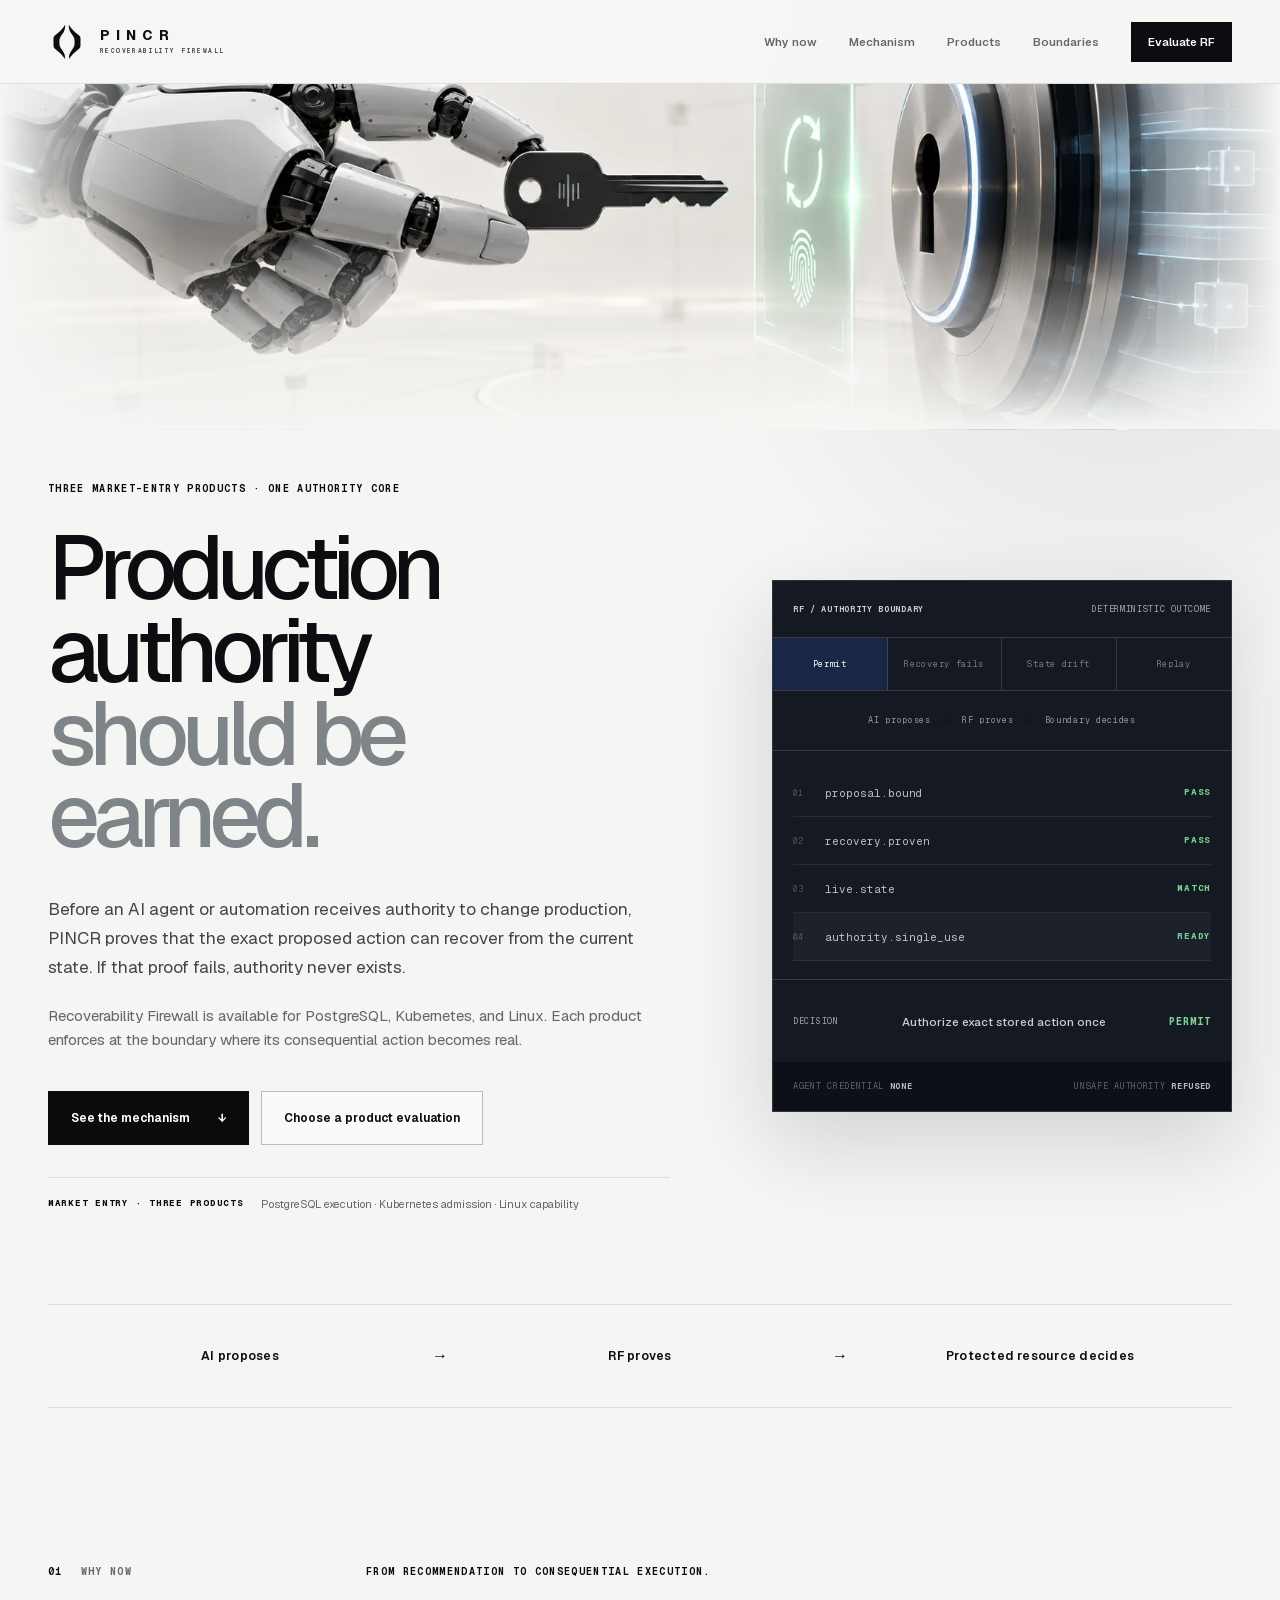
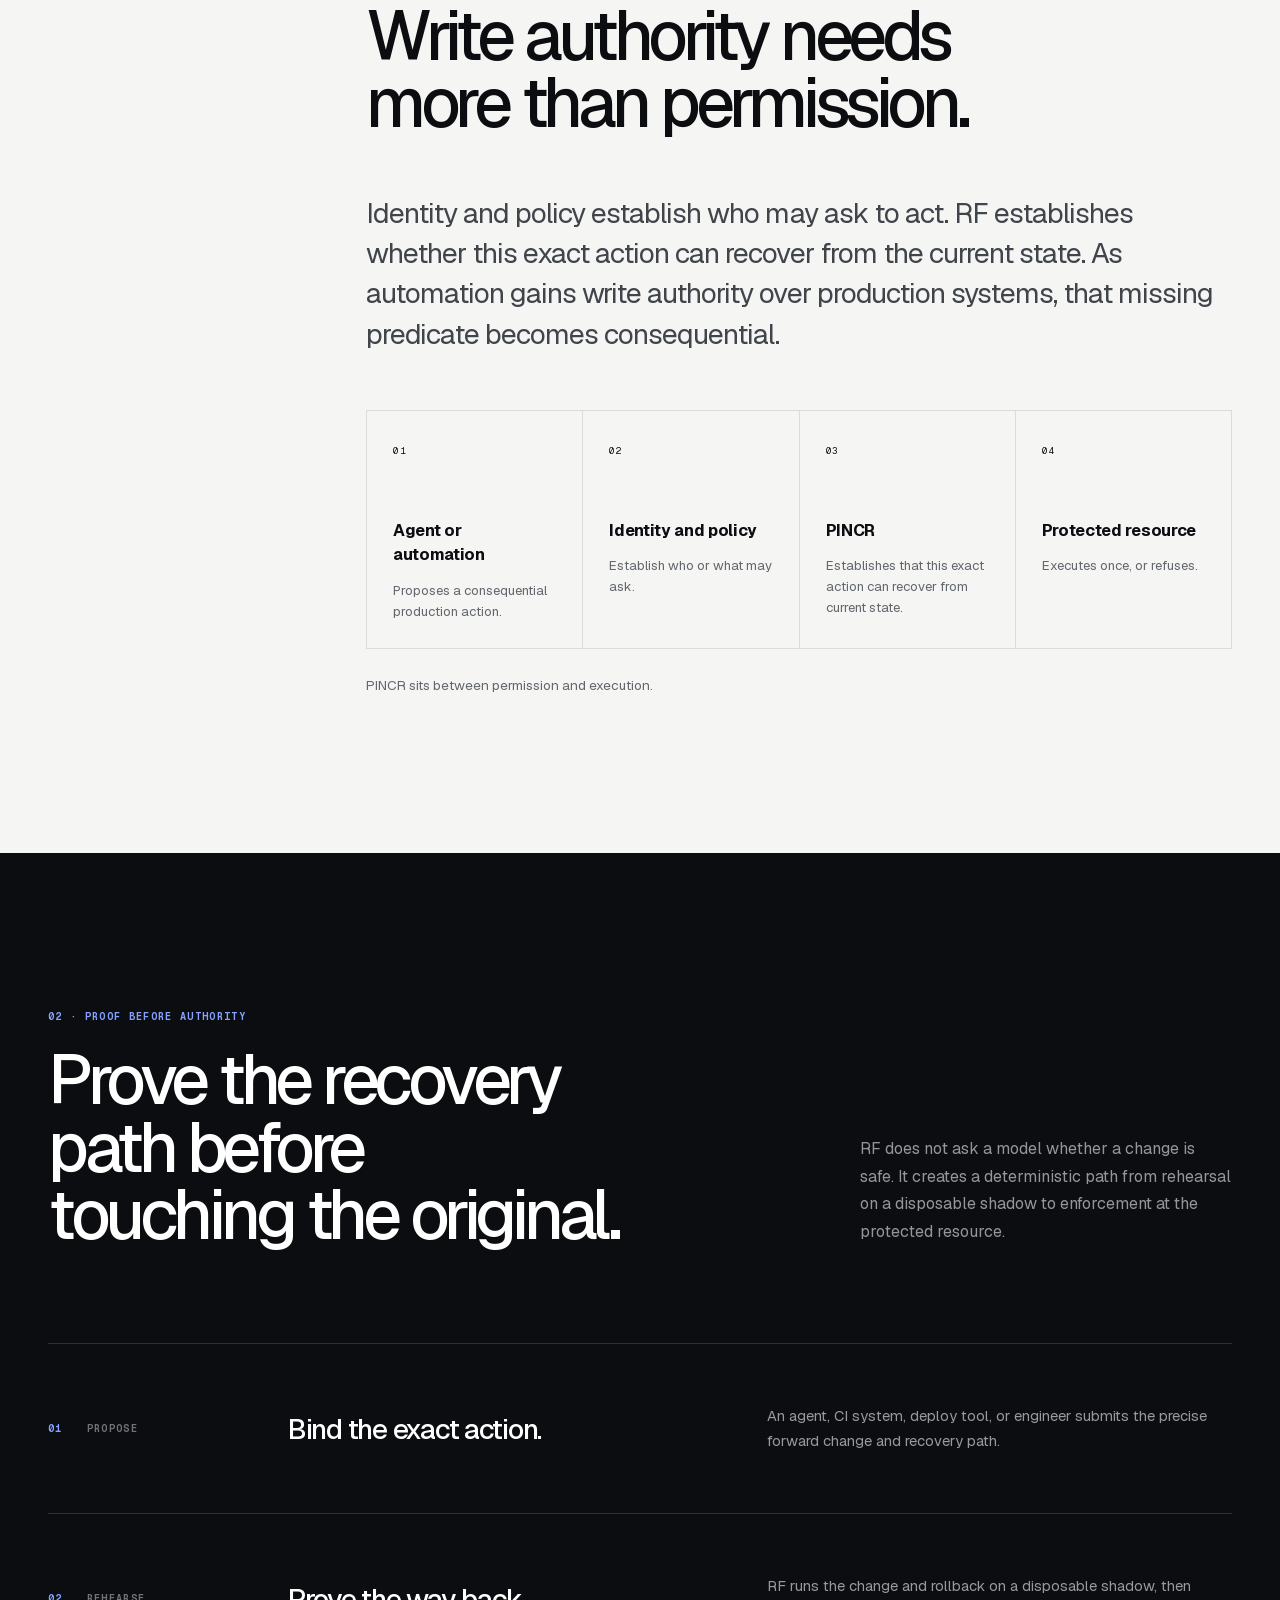
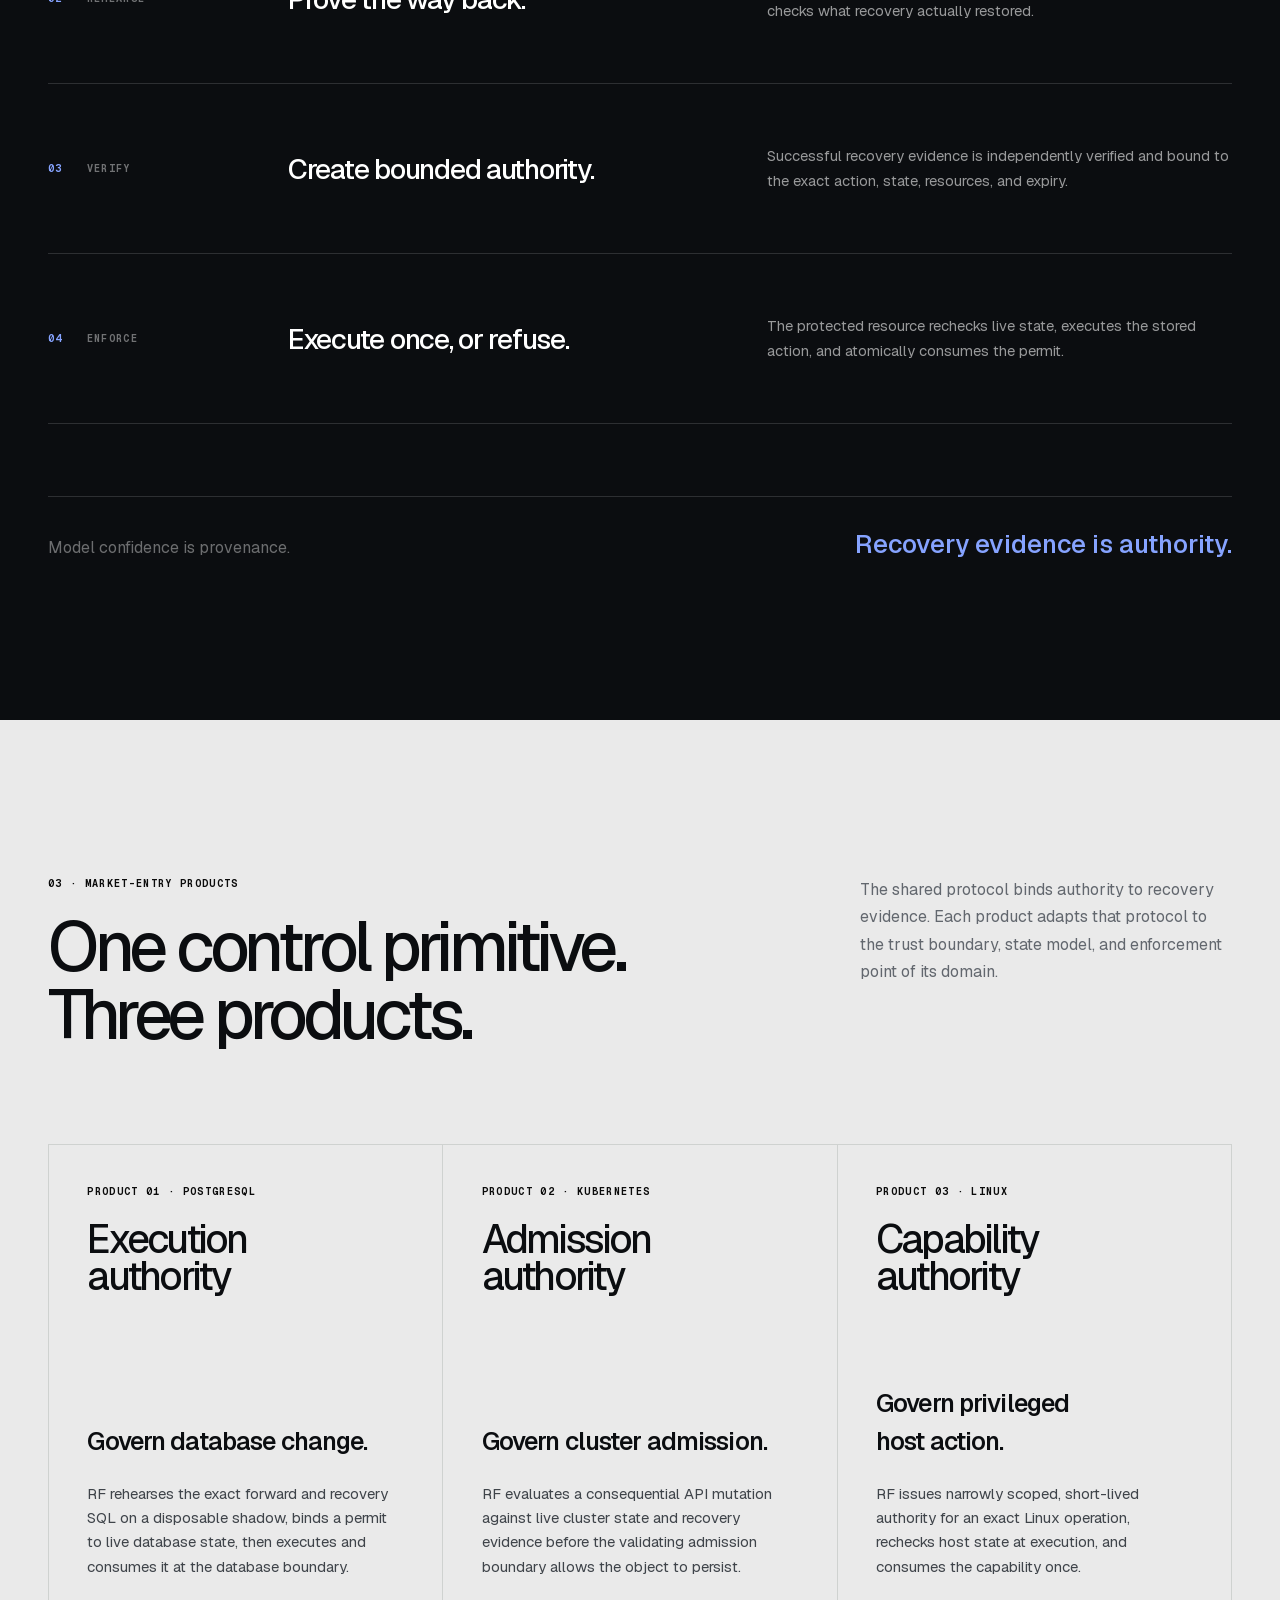
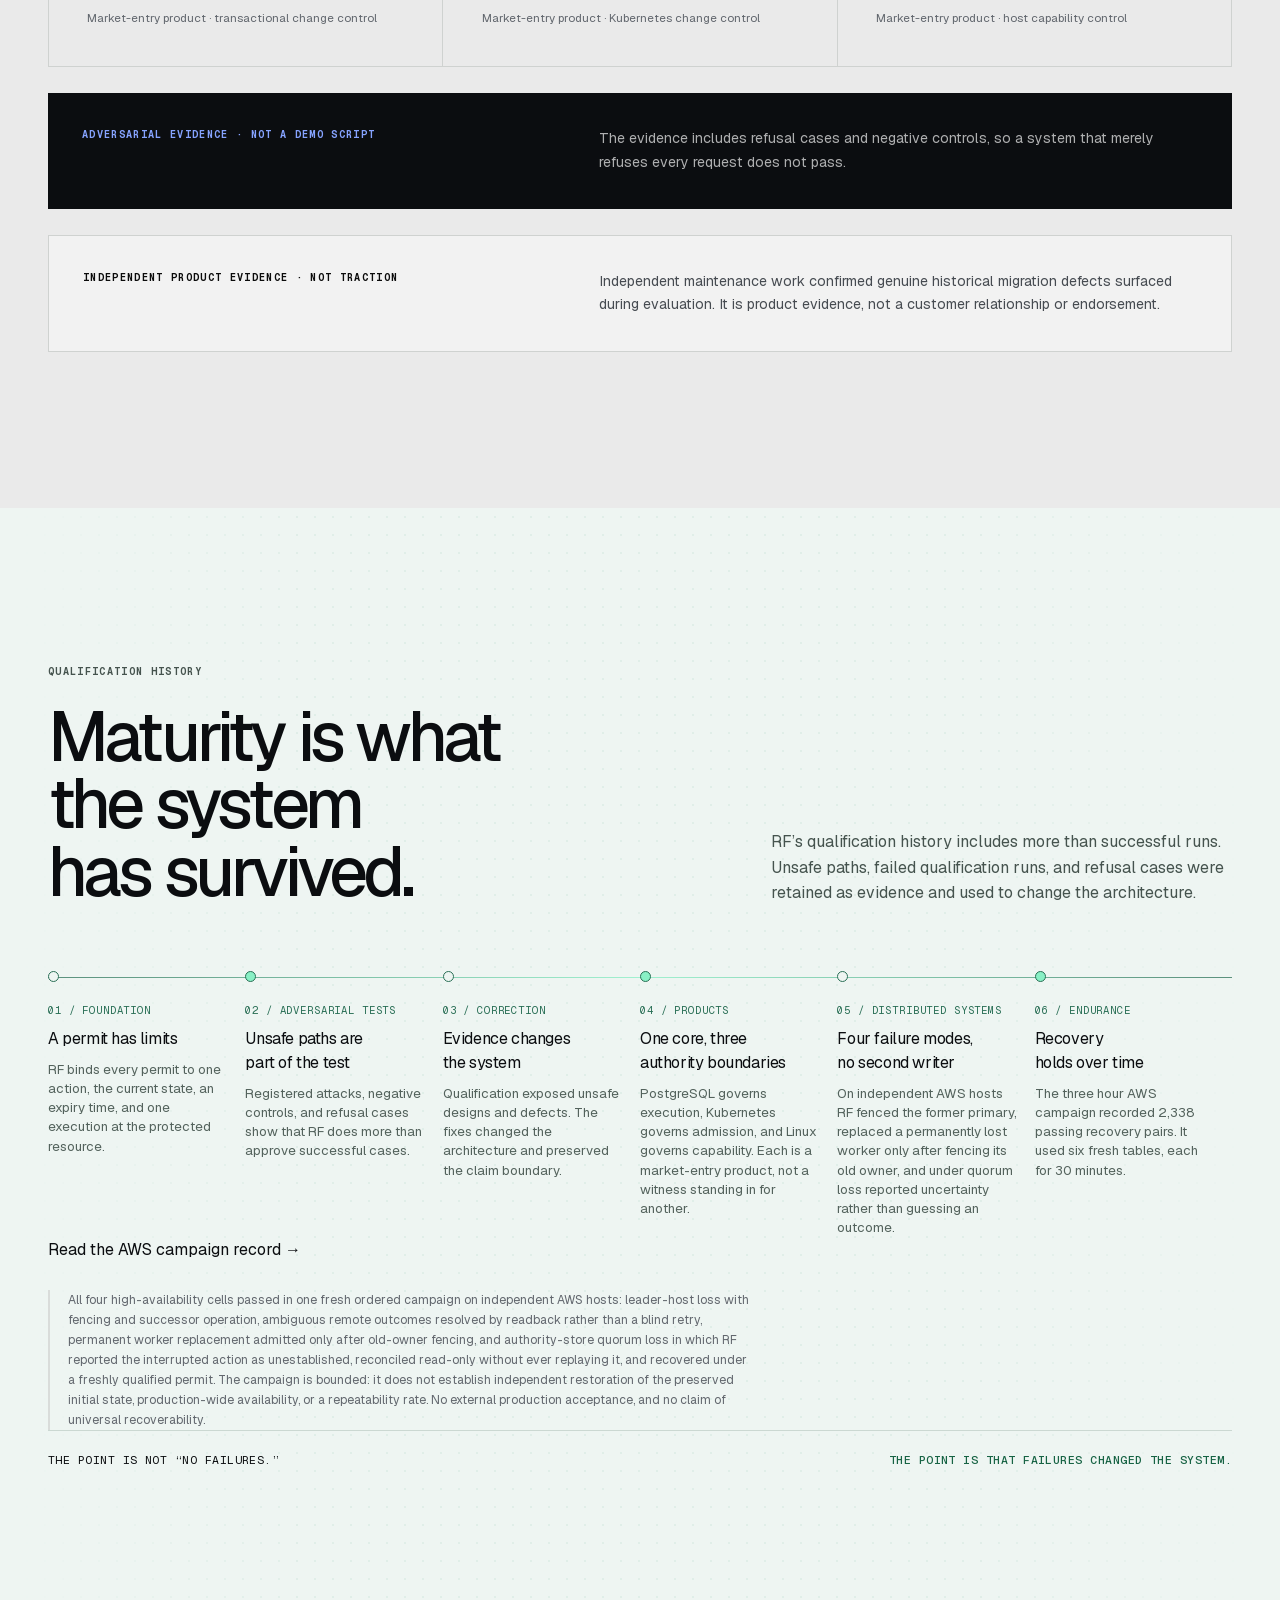
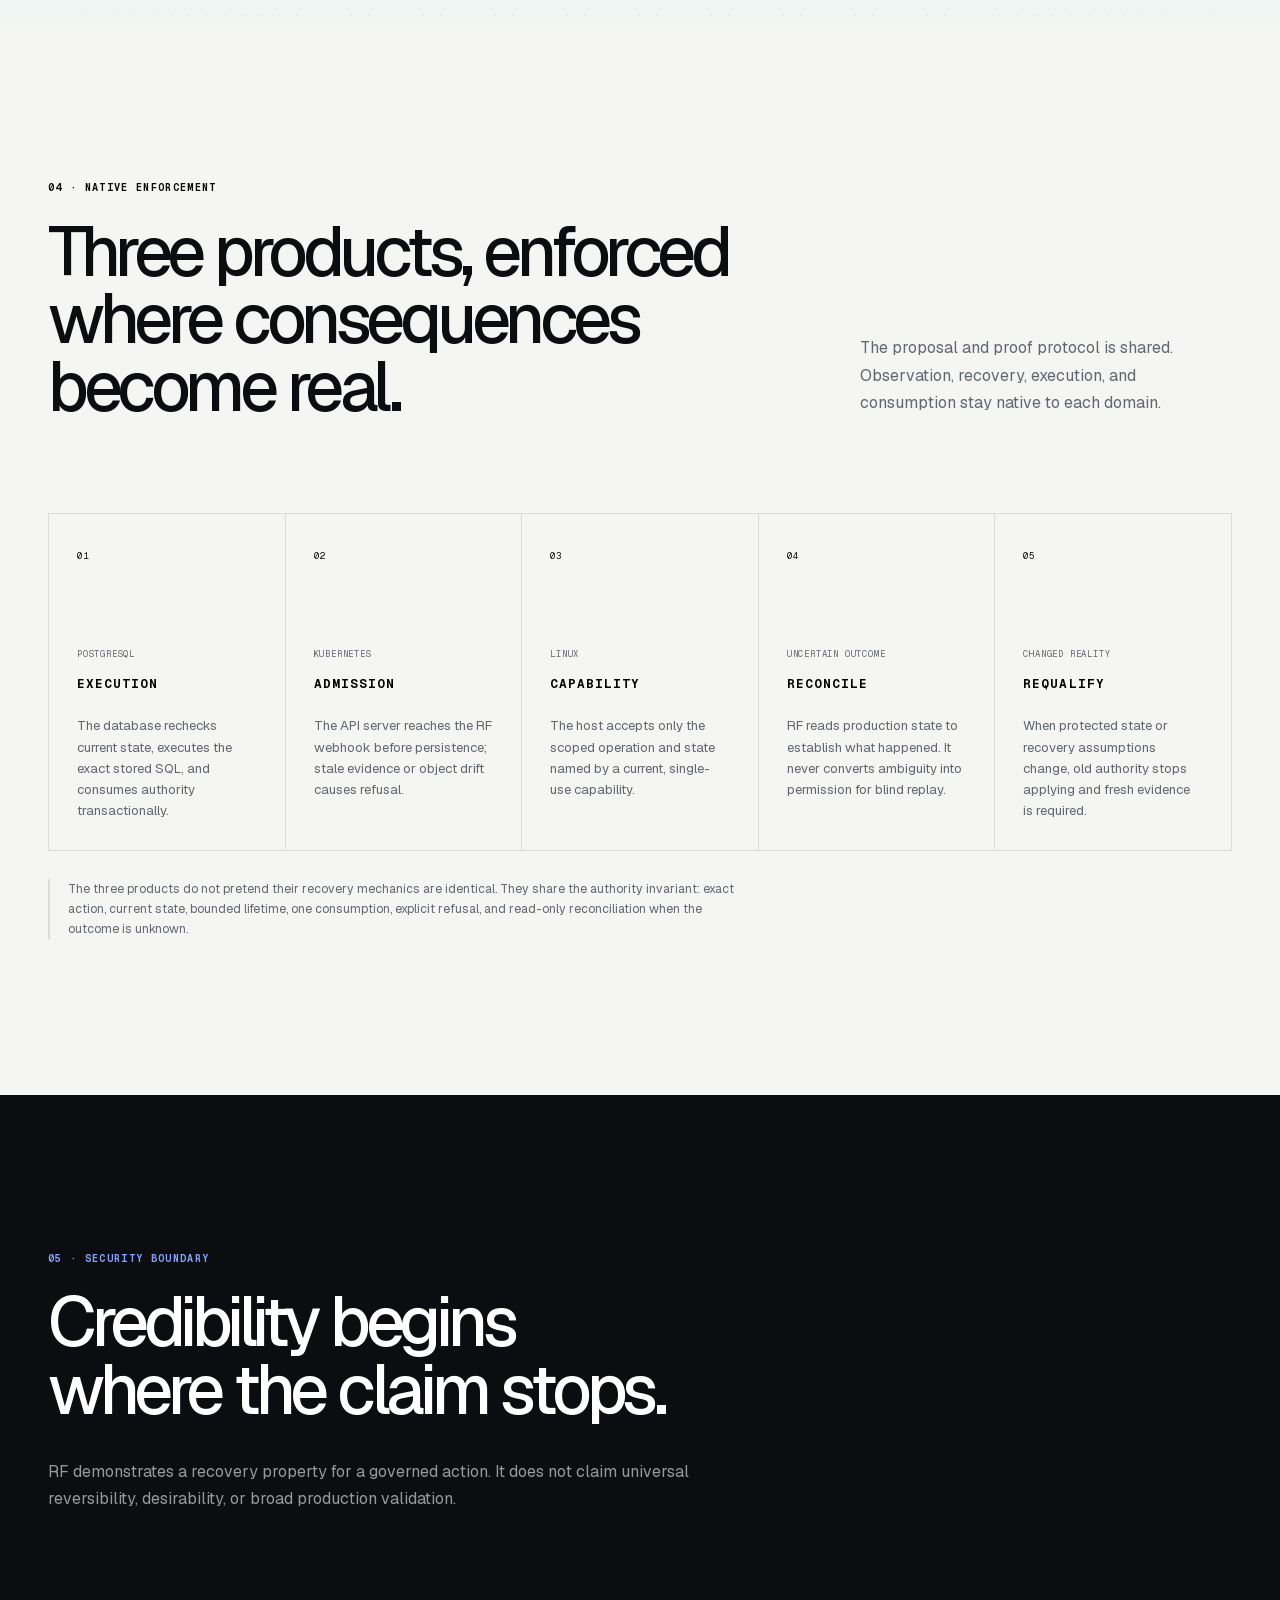
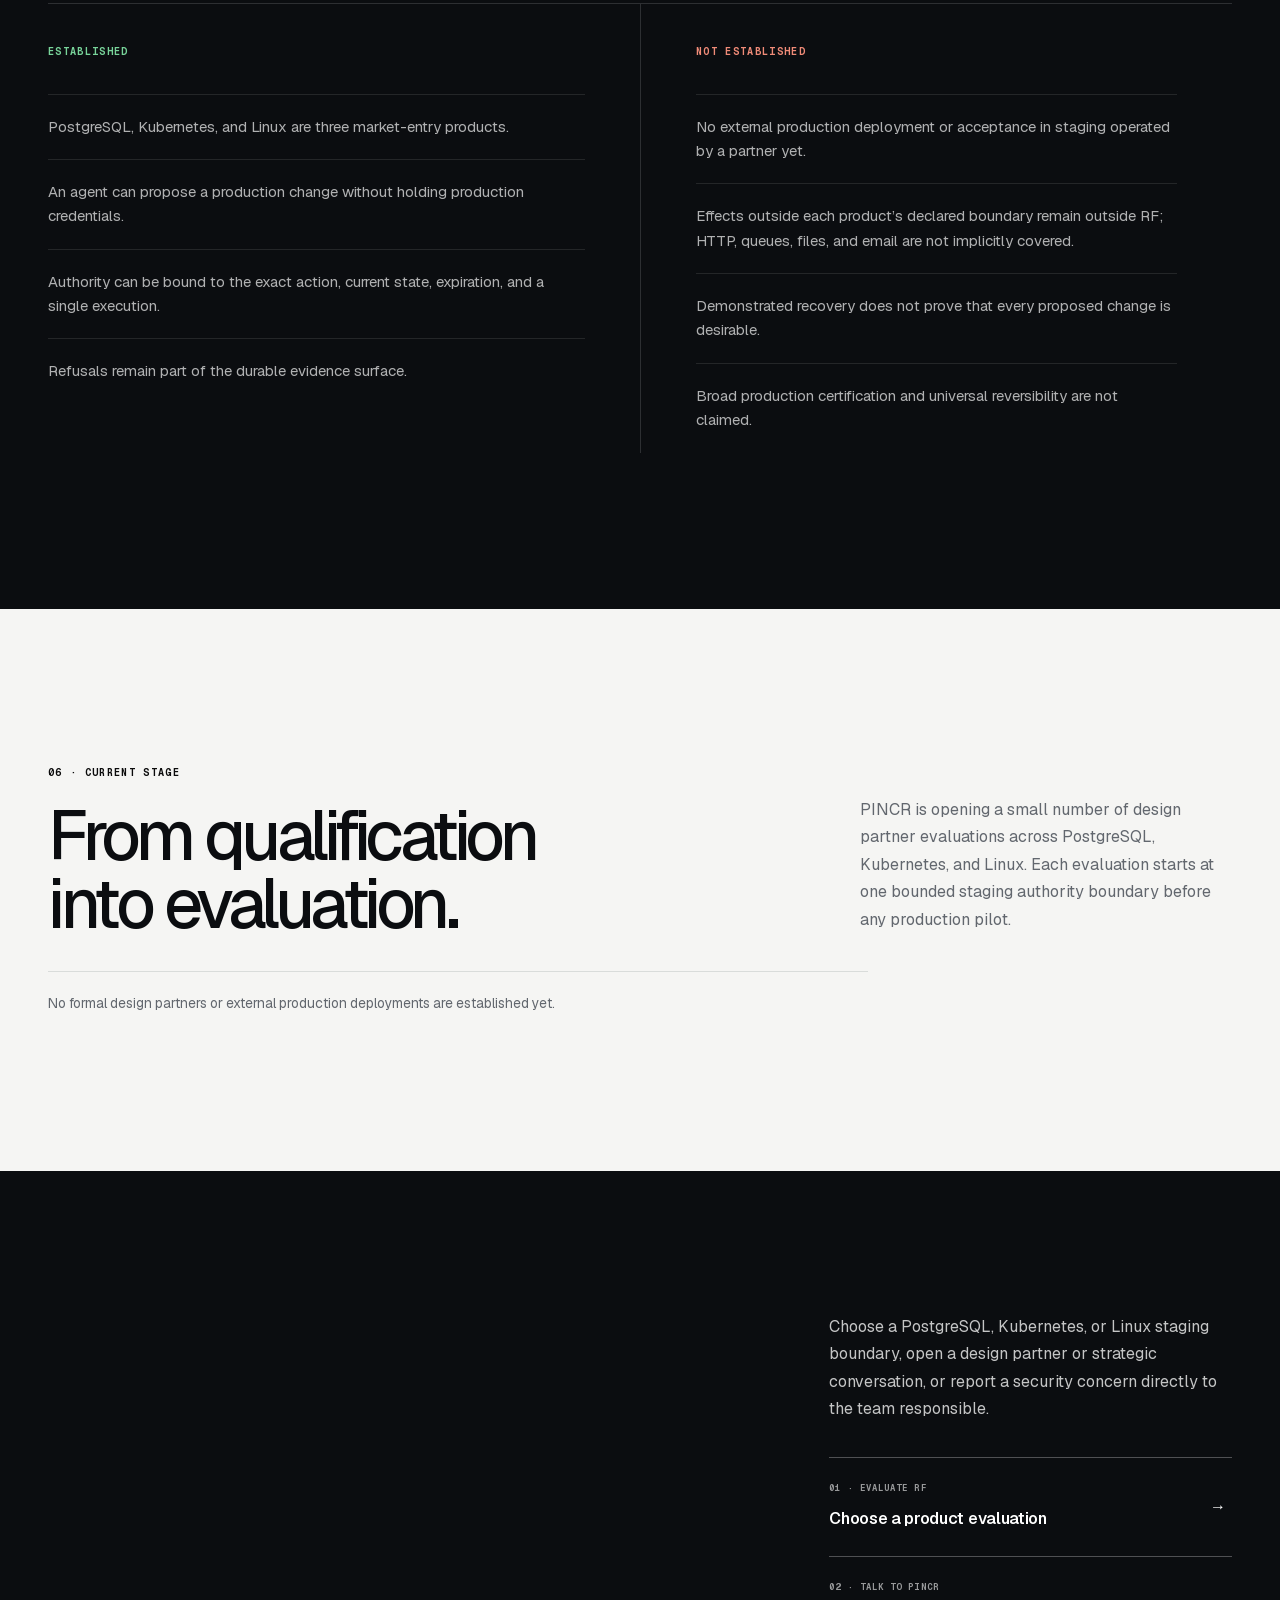
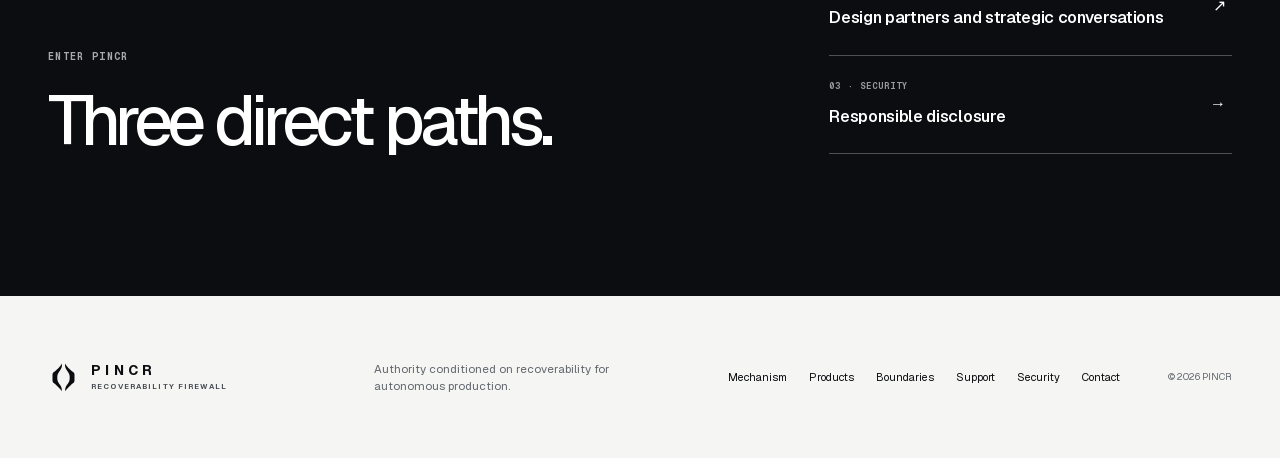
==== commit 5e45258b: "Position PostgreSQL, Kubernetes, and Linux as peer products" ====
--- a/index.html
+++ b/index.html
@@ -12,9 +12,9 @@
 <link rel="modulepreload" href="/assets/section-link-ytKABVhm.js" crossorigin=""/>
 <link rel="modulepreload" href="/assets/decision-console-C17CfDKf.js" crossorigin=""/>
 <title>PINCR | Authority conditioned on recovery for autonomous production</title>
-<meta name="description" content="PINCR builds production authority infrastructure. Before an agent or automation receives authority to change production, PINCR proves that the exact proposed action can recover from current state. Recoverability Firewall ships first for PostgreSQL."/>
+<meta name="description" content="PINCR builds recovery-conditioned production authority for PostgreSQL, Kubernetes, and Linux. Three market-entry products share one Recoverability Firewall core and enforce at their native boundaries."/>
 <meta property="og:title" content="PINCR | Production authority should be earned."/>
-<meta property="og:description" content="Authority conditioned on recoverability for production change, starting with transactional PostgreSQL."/>
+<meta property="og:description" content="Recovery-conditioned authority for PostgreSQL execution, Kubernetes admission, and Linux capabilities."/>
 <meta property="og:url" content="https://getpincr.com"/>
 <meta property="og:site_name" content="PINCR"/>
 <meta property="og:type" content="website"/>
@@ -175,7 +175,7 @@
 <nav aria-label="Primary navigation">
 <a href="#why-now">Why now</a>
 <a href="#mechanism">Mechanism</a>
-<a href="#evidence">Evidence</a>
+<a href="#products">Products</a>
 <a href="#boundaries">Boundaries</a>
 <a href="#engage" class="nav-cta">Evaluate RF</a>
 </nav>
@@ -183,19 +183,19 @@
 <section class="hero" id="top">
 <div class="hero-grid shell" id="main-content">
 <div class="hero-copy">
-<p class="eyebrow">Production authority infrastructure · PostgreSQL first</p>
+<p class="eyebrow">Three market-entry products · One authority core</p>
 <h1>Production authority<span>should be earned.</span>
 </h1>
 <p class="hero-lede">Before an AI agent or automation receives authority to change production, PINCR proves that the exact proposed action can recover from the current state. If that proof fails, authority never exists.</p>
-<p class="hero-sub">Recoverability Firewall is the first implementation of a broader primitive for production authority, starting with PostgreSQL.</p>
+<p class="hero-sub">Recoverability Firewall is available for PostgreSQL, Kubernetes, and Linux. Each product enforces at the boundary where its consequential action becomes real.</p>
 <div class="hero-actions">
 <a href="#mechanism" class="button button-primary">See the mechanism <span aria-hidden="true">↓</span>
 </a>
-<a href="#engage" class="button button-secondary">Run a staging evaluation</a>
+<a href="#engage" class="button button-secondary">Choose a product evaluation</a>
 </div>
 <div class="release-line" aria-label="Current product status">
-<span>TECHNICAL FOUNDATION · DEMONSTRATED</span>
-<p>Release evidence green · PostgreSQL, Kubernetes and Linux evidence established</p>
+<span>MARKET ENTRY · THREE PRODUCTS</span>
+<p>PostgreSQL execution · Kubernetes admission · Linux capability</p>
 </div>
 </div>
 <section class="decision-console " aria-label="Recoverability Firewall decision model">
@@ -215,7 +215,7 @@
 <i>→</i>
 <span>RF proves</span>
 <i>→</i>
-<span>Database decides</span>
+<span>Boundary decides</span>
 </div>
 <div class="console-rows">
 <div class="">
@@ -241,7 +241,7 @@
 </div>
 <div class="console-verdict" aria-live="polite">
 <span>DECISION</span>
-<strong>Execute exact stored SQL once</strong>
+<strong>Authorize exact stored action once</strong>
 <b>PERMIT</b>
 </div>
 </div>
@@ -347,47 +347,47 @@
 <p class="operator-note">A permit is limited to the rehearsed action and current state. It expires, is used once, and is refused when its proof no longer applies.</p>
 </div>
 </section>
-<section class="evidence section" id="evidence">
+<section class="evidence products section" id="products">
 <div class="shell">
 <div class="section-heading evidence-heading">
 <div>
-<p class="section-kicker">03 · Evidence through correction</p>
-<h2>RF was changed by what it found.</h2>
-</div>
-<p>RF keeps the record of unsafe paths, refusals, corrections, and reruns. Successful tests matter, but the sequence of discovery and correction is the stronger maturity signal.</p>
+<p class="section-kicker">03 · Market-entry products</p>
+<h2>One control primitive. Three products.</h2>
+</div>
+<p>The shared protocol binds authority to recovery evidence. Each product adapts that protocol to the trust boundary, state model, and enforcement point of its domain.</p>
 </div>
 <div class="evidence-list">
 <article>
 <div class="evidence-witness">
-<span>PRODUCT · POSTGRESQL</span>
-<strong>Release evidence</strong>
+<span>PRODUCT 01 · POSTGRESQL</span>
+<strong>Execution authority</strong>
 </div>
 <div class="evidence-detail">
-<h3>A working enforcement wedge</h3>
-<p>PINCR is an installable PostgreSQL control with certified release evidence and a verified cold operator path.</p>
-<small>PostgreSQL is the first enforcement domain.</small>
+<h3>Govern database change.</h3>
+<p>RF rehearses the exact forward and recovery SQL on a disposable shadow, binds a permit to live database state, then executes and consumes it at the database boundary.</p>
+<small>Market-entry product · transactional change control</small>
 </div>
 </article>
 <article>
 <div class="evidence-witness">
-<span>ASSURANCE · SHARED CORE</span>
-<strong>Cross-domain evidence</strong>
+<span>PRODUCT 02 · KUBERNETES</span>
+<strong>Admission authority</strong>
 </div>
 <div class="evidence-detail">
-<h3>Evidence that travels</h3>
-<p>The shared Core has been certified across authority models bound to execution, admission, and capabilities.</p>
-<small>The witnesses support the protocol thesis; they are not additional products.</small>
+<h3>Govern cluster admission.</h3>
+<p>RF evaluates a consequential API mutation against live cluster state and recovery evidence before the validating admission boundary allows the object to persist.</p>
+<small>Market-entry product · Kubernetes change control</small>
 </div>
 </article>
 <article>
 <div class="evidence-witness">
-<span>CONTROL · REFUSE BY DEFAULT</span>
-<strong>Bounded authority</strong>
+<span>PRODUCT 03 · LINUX</span>
+<strong>Capability authority</strong>
 </div>
 <div class="evidence-detail">
-<h3>A deliberate operating model</h3>
-<p>Recovery evidence governs whether a proposed action receives authority. Refusals and negative controls are part of the evidence surface.</p>
-<small>The supported boundary is explicit; broad production certification is not claimed.</small>
+<h3>Govern privileged host action.</h3>
+<p>RF issues narrowly scoped, short-lived authority for an exact Linux operation, rechecks host state at execution, and consumes the capability once.</p>
+<small>Market-entry product · host capability control</small>
 </div>
 </article>
 </div>
@@ -452,9 +452,9 @@
 <p>Qualification exposed unsafe designs and defects. The fixes changed the architecture and preserved the claim boundary.</p>
 </article>
 <article class="arc-step">
-<span>04 / WITNESSES</span>
+<span>04 / PRODUCTS</span>
 <h3>One core, three authority boundaries</h3>
-<p>PostgreSQL governs execution authority and is the domain PINCR ships. Kubernetes governs admission and Linux governs capability: both are evidence that the core generalises, not separate products.</p>
+<p>PostgreSQL governs execution, Kubernetes governs admission, and Linux governs capability. Each is a market-entry product, not a witness standing in for another.</p>
 </article>
 <article class="arc-step">
 <span>05 / DISTRIBUTED SYSTEMS</span>
@@ -477,58 +477,58 @@
 </div>
         </div>
       </section>
-<section class="operator section" id="operator">
+<section class="operator domain-products section" id="operator">
 <div class="shell">
 <div class="section-heading">
 <div>
-<p class="section-kicker">04 · Operator journey</p>
-<h2>Installable infrastructure, not a concept diagram.</h2>
-</div>
-<p>Verified on fresh containers. Start with a bounded staging database, never production first.</p>
+<p class="section-kicker">04 · Native enforcement</p>
+<h2>Three products, enforced where consequences become real.</h2>
+</div>
+<p>The proposal and proof protocol is shared. Observation, recovery, execution, and consumption stay native to each domain.</p>
 </div>
 <div class="operator-path">
 <article>
 <span>01</span>
 <div>
-<small>Diagnose</small>
-<code>rf doctor</code>
-<p>Checks prerequisites without changing the database. RF prints the exact grants it needs.</p>
+<small>PostgreSQL</small>
+<code>EXECUTION</code>
+<p>The database rechecks current state, executes the exact stored SQL, and consumes authority transactionally.</p>
 </div>
 </article>
 <article>
 <span>02</span>
 <div>
-<small>Initialize</small>
-<code>rf init</code>
-<p>Connect staging and its disposable shadow after prerequisites pass.</p>
+<small>Kubernetes</small>
+<code>ADMISSION</code>
+<p>The API server reaches the RF webhook before persistence; stale evidence or object drift causes refusal.</p>
 </div>
 </article>
 <article>
 <span>03</span>
 <div>
-<small>Match state</small>
-<code>rf shadow reload</code>
-<p>Rebuild the shadow from staging and prove that the two match.</p>
+<small>Linux</small>
+<code>CAPABILITY</code>
+<p>The host accepts only the scoped operation and state named by a current, single-use capability.</p>
 </div>
 </article>
 <article>
 <span>04</span>
 <div>
-<small>Rehearse</small>
-<code>rf guard --issue-only</code>
-<p>Run forward and rollback on the shadow; issue a permit or record a refusal.</p>
+<small>Uncertain outcome</small>
+<code>RECONCILE</code>
+<p>RF reads production state to establish what happened. It never converts ambiguity into permission for blind replay.</p>
 </div>
 </article>
 <article>
 <span>05</span>
 <div>
-<small>Apply once</small>
-<code>rf apply</code>
-<p>Recheck staging, execute the exact stored SQL, and consume the permit.</p>
-</div>
-</article>
-</div>
-<p class="operator-note">Between diagnosis and initialization, the operator applies the prerequisite grants printed by <code>rf doctor</code>. Refusals are recorded evidence, not failed demos.</p>
+<small>Changed reality</small>
+<code>REQUALIFY</code>
+<p>When protected state or recovery assumptions change, old authority stops applying and fresh evidence is required.</p>
+</div>
+</article>
+</div>
+<p class="operator-note">The three products do not pretend their recovery mechanics are identical. They share the authority invariant: exact action, current state, bounded lifetime, one consumption, explicit refusal, and read-only reconciliation when the outcome is unknown.</p>
 </div>
 </section>
 <section class="boundaries section section-dark" id="boundaries">
@@ -542,7 +542,7 @@
 <article>
 <span>ESTABLISHED</span>
 <ul>
-<li>PostgreSQL is the first shipped enforcement wedge.</li>
+<li>PostgreSQL, Kubernetes, and Linux are three market-entry products.</li>
 <li>An agent can propose a production change without holding production credentials.</li>
 <li>Authority can be bound to the exact action, current state, expiration, and a single execution.</li>
 <li>Refusals remain part of the durable evidence surface.</li>
@@ -552,7 +552,7 @@
 <span>NOT ESTABLISHED</span>
 <ul>
 <li>No external production deployment or acceptance in staging operated by a partner yet.</li>
-<li>External effects such as HTTP, queues, files, and email remain outside the PostgreSQL recovery boundary.</li>
+<li>Effects outside each product’s declared boundary remain outside RF; HTTP, queues, files, and email are not implicitly covered.</li>
 <li>Demonstrated recovery does not prove that every proposed change is desirable.</li>
 <li>Broad production certification and universal reversibility are not claimed.</li>
 </ul>
@@ -567,7 +567,7 @@
 <p class="section-kicker">06 · Current stage</p>
 <h2>From qualification into evaluation.</h2>
 </div>
-<p>PINCR is opening a small number of design partner evaluations for teams operating consequential PostgreSQL infrastructure and production automation. The purpose is evidence from staging controlled by the customer before any bounded production pilot.</p>
+<p>PINCR is opening a small number of design partner evaluations across PostgreSQL, Kubernetes, and Linux. Each evaluation starts at one bounded staging authority boundary before any production pilot.</p>
 </div>
 <p class="stage-note">No formal design partners or external production deployments are established yet.</p>
 </div>
@@ -579,11 +579,11 @@
 <h2>Three direct paths.</h2>
 </div>
 <div class="engage-copy">
-<p>Evaluate RF against your own staging boundary, open a design partner or strategic conversation, or report a security concern directly to the team responsible.</p>
+<p>Choose a PostgreSQL, Kubernetes, or Linux staging boundary, open a design partner or strategic conversation, or report a security concern directly to the team responsible.</p>
 <div class="contact-doors">
-<a href="mailto:support@getpincr.com?subject=RF%20staging%20evaluation">
+<a href="mailto:support@getpincr.com?subject=RF%20product%20evaluation">
 <span>01 · EVALUATE RF</span>
-<strong>Run a staging evaluation</strong>
+<strong>Choose a product evaluation</strong>
 <i aria-hidden="true">→</i>
 </a>
 <a href="https://www.linkedin.com/in/mussa-wisoba-413b351b2/" target="_blank" rel="noreferrer">
@@ -616,7 +616,7 @@
 <p>Authority conditioned on recoverability for autonomous production.</p>
 <div>
 <a href="#mechanism">Mechanism</a>
-<a href="#evidence">Evidence</a>
+<a href="#products">Products</a>
 <a href="#boundaries">Boundaries</a>
 <a href="/support">Support</a>
 <a href="/security">Security</a>
@@ -629,15 +629,15 @@
 </body>
 </html>
 <script>self.__VINEXT_RSC_CHUNKS__=self.__VINEXT_RSC_CHUNKS__||[];self.__VINEXT_RSC_CHUNKS__.push("2:I[\"8c0f216c4604\",[],\"Children\",1]\n3:I[\"15c18cfaeeff\",[],\"LayoutSegmentProvider\",1]\n4:I[\"8c0f216c4604\",[],\"Slot\",1]\n5:I[\"593f344dc510\",[],\"RedirectBoundary\",1]\n:HL[\"/assets/index-B0fFTemP.css\",\"style\"]\n")</script>
-<script>self.__VINEXT_RSC_CHUNKS__=self.__VINEXT_RSC_CHUNKS__||[];self.__VINEXT_RSC_CHUNKS__.push("0:{\"__route\":\"route:/\",\"__interceptionContext\":null,\"__layoutIds\":[\"layout:/\"],\"__rootLayout\":\"/\",\"page:/\":\"$L1\",\"layout:/\":[[[[\"$\",\"link\",\"css:/assets/index-B0fFTemP.css\",{\"rel\":\"stylesheet\",\"precedence\":\"vite-rsc/importer-resources\",\"href\":\"/assets/index-B0fFTemP.css\",\"data-rsc-css-href\":\"/assets/index-B0fFTemP.css\"}],\"$undefined\"],[\"$\",\"html\",null,{\"lang\":\"en\",\"children\":[\"$\",\"body\",null,{\"className\":\"__variable_geist_0vnb3t8 __variable_geist_mono_0a5lji1\",\"children\":[\"$\",\"$L2\",null,{}]}]}]],null],\"route:/\":[[[\"$\",\"meta\",null,{\"charSet\":\"utf-8\"}],[[\"$\",\"title\",\"0\",{\"children\":\"PINCR | Authority conditioned on recovery for autonomous production\"}],[\"$\",\"meta\",\"1\",{\"name\":\"description\",\"content\":\"PINCR builds production authority infrastructure. Before an agent or automation receives authority to change production, PINCR proves that the exact proposed action can recover from current state. Recoverability Firewall ships first for PostgreSQL.\"}],[\"$\",\"meta\",\"2\",{\"property\":\"og:title\",\"content\":\"PINCR | Production authority should be earned.\"}],[\"$\",\"meta\",\"3\",{\"property\":\"og:description\",\"content\":\"Authority conditioned on recoverability for production change, starting with transactional PostgreSQL.\"}],[\"$\",\"meta\",\"4\",{\"property\":\"og:url\",\"content\":\"https://getpincr.com\"}],[\"$\",\"meta\",\"5\",{\"property\":\"og:site_name\",\"content\":\"PINCR\"}],[\"$\",\"meta\",\"6\",{\"property\":\"og:type\",\"content\":\"website\"}],[\"$\",\"meta\",\"7\",{\"property\":\"og:image\",\"content\":\"https://getpincr.com/og-pincr.png\"}],[\"$\",\"meta\",\"8\",{\"property\":\"og:image:width\",\"content\":\"1200\"}],[\"$\",\"meta\",\"9\",{\"property\":\"og:image:height\",\"content\":\"630\"}],[\"$\",\"meta\",\"10\",{\"property\":\"og:image:alt\",\"content\":\"PINCR | Production authority should be earned.\"}],[\"$\",\"meta\",\"11\",{\"name\":\"twitter:card\",\"content\":\"summary_large_image\"}],[\"$\",\"meta\",\"12\",{\"name\":\"twitter:title\",\"content\":\"PINCR | Production authority should be earned.\"}],[\"$\",\"meta\",\"13\",{\"name\":\"twitter:description\",\"content\":\"Recovery-conditioned authorization for autonomous production.\"}],[\"$\",\"meta\",\"14\",{\"name\":\"twitter:image\",\"content\":\"https://getpincr.com/og-pincr.png\"}],[\"$\",\"link\",\"15\",{\"rel\":\"shortcut icon\",\"href\":\"https://getpincr.com/favicon.ico?v=20260917\"}],[\"$\",\"link\",\"16\",{\"rel\":\"icon\",\"href\":\"https://getpincr.com/pincr-symbol.svg?v=20260917\",\"type\":\"image/svg+xml\"}],[\"$\",\"link\",\"17\",{\"rel\":\"icon\",\"href\":\"https://getpincr.com/favicon.ico?v=20260917\",\"sizes\":\"any\"}],[\"$\",\"link\",\"18\",{\"rel\":\"icon\",\"href\":\"https://getpincr.com/pincr-symbol.png?v=20260917\",\"sizes\":\"512x512\",\"type\":\"image/png\"}],[\"$\",\"link\",\"19\",{\"rel\":\"apple-touch-icon\",\"href\":\"https://getpincr.com/apple-touch-icon.png?v=20260917\"}],[\"$\",\"link\",\"20\",{\"rel\":\"canonical\",\"href\":\"https://getpincr.com/\"}]],[[\"$\",\"meta\",\"0\",{\"name\":\"viewport\",\"content\":\"width=device-width, initial-scale=1\"}]]],[\"$\",\"$L3\",null,{\"segmentMap\":{\"children\":[]},\"children\":[\"$\",\"$L4\",null,{\"id\":\"layout:/\",\"parallelSlots\":\"$undefined\",\"children\":[\"$\",\"$L5\",null,{\"children\":[\"$\",\"$L3\",null,{\"segmentMap\":{\"children\":[]},\"children\":[\"$\",\"$L4\",null,{\"id\":\"page:/\"}]}]}]}]}]],\"__layoutFlags\":{\"layout:/\":\"s\"},\"__artifactCompatibility\":{\"schemaVersion\":1,\"graphVersion\":\"app-route-graph:4uhn5s1wvoptc\",\"deploymentVersion\":\"8a5b49a6-ac9f-4e7b-9dd6-b9d300af1e25\",\"appElementsSchemaVersion\":1,\"rscPayloadSchemaVersion\":1,\"rootBoundaryId\":\"/\",\"renderEpoch\":null}}\n")</script>
+<script>self.__VINEXT_RSC_CHUNKS__=self.__VINEXT_RSC_CHUNKS__||[];self.__VINEXT_RSC_CHUNKS__.push("0:{\"__route\":\"route:/\",\"__interceptionContext\":null,\"__layoutIds\":[\"layout:/\"],\"__rootLayout\":\"/\",\"page:/\":\"$L1\",\"layout:/\":[[[[\"$\",\"link\",\"css:/assets/index-B0fFTemP.css\",{\"rel\":\"stylesheet\",\"precedence\":\"vite-rsc/importer-resources\",\"href\":\"/assets/index-B0fFTemP.css\",\"data-rsc-css-href\":\"/assets/index-B0fFTemP.css\"}],\"$undefined\"],[\"$\",\"html\",null,{\"lang\":\"en\",\"children\":[\"$\",\"body\",null,{\"className\":\"__variable_geist_0vnb3t8 __variable_geist_mono_0a5lji1\",\"children\":[\"$\",\"$L2\",null,{}]}]}]],null],\"route:/\":[[[\"$\",\"meta\",null,{\"charSet\":\"utf-8\"}],[[\"$\",\"title\",\"0\",{\"children\":\"PINCR | Authority conditioned on recovery for autonomous production\"}],[\"$\",\"meta\",\"1\",{\"name\":\"description\",\"content\":\"PINCR builds recovery-conditioned production authority for PostgreSQL, Kubernetes, and Linux. Three market-entry products share one Recoverability Firewall core and enforce at their native boundaries.\"}],[\"$\",\"meta\",\"2\",{\"property\":\"og:title\",\"content\":\"PINCR | Production authority should be earned.\"}],[\"$\",\"meta\",\"3\",{\"property\":\"og:description\",\"content\":\"Recovery-conditioned authority for PostgreSQL execution, Kubernetes admission, and Linux capabilities.\"}],[\"$\",\"meta\",\"4\",{\"property\":\"og:url\",\"content\":\"https://getpincr.com\"}],[\"$\",\"meta\",\"5\",{\"property\":\"og:site_name\",\"content\":\"PINCR\"}],[\"$\",\"meta\",\"6\",{\"property\":\"og:type\",\"content\":\"website\"}],[\"$\",\"meta\",\"7\",{\"property\":\"og:image\",\"content\":\"https://getpincr.com/og-pincr.png\"}],[\"$\",\"meta\",\"8\",{\"property\":\"og:image:width\",\"content\":\"1200\"}],[\"$\",\"meta\",\"9\",{\"property\":\"og:image:height\",\"content\":\"630\"}],[\"$\",\"meta\",\"10\",{\"property\":\"og:image:alt\",\"content\":\"PINCR | Production authority should be earned.\"}],[\"$\",\"meta\",\"11\",{\"name\":\"twitter:card\",\"content\":\"summary_large_image\"}],[\"$\",\"meta\",\"12\",{\"name\":\"twitter:title\",\"content\":\"PINCR | Production authority should be earned.\"}],[\"$\",\"meta\",\"13\",{\"name\":\"twitter:description\",\"content\":\"Recovery-conditioned authorization for autonomous production.\"}],[\"$\",\"meta\",\"14\",{\"name\":\"twitter:image\",\"content\":\"https://getpincr.com/og-pincr.png\"}],[\"$\",\"link\",\"15\",{\"rel\":\"shortcut icon\",\"href\":\"https://getpincr.com/favicon.ico?v=20260917\"}],[\"$\",\"link\",\"16\",{\"rel\":\"icon\",\"href\":\"https://getpincr.com/pincr-symbol.svg?v=20260917\",\"type\":\"image/svg+xml\"}],[\"$\",\"link\",\"17\",{\"rel\":\"icon\",\"href\":\"https://getpincr.com/favicon.ico?v=20260917\",\"sizes\":\"any\"}],[\"$\",\"link\",\"18\",{\"rel\":\"icon\",\"href\":\"https://getpincr.com/pincr-symbol.png?v=20260917\",\"sizes\":\"512x512\",\"type\":\"image/png\"}],[\"$\",\"link\",\"19\",{\"rel\":\"apple-touch-icon\",\"href\":\"https://getpincr.com/apple-touch-icon.png?v=20260917\"}],[\"$\",\"link\",\"20\",{\"rel\":\"canonical\",\"href\":\"https://getpincr.com/\"}]],[[\"$\",\"meta\",\"0\",{\"name\":\"viewport\",\"content\":\"width=device-width, initial-scale=1\"}]]],[\"$\",\"$L3\",null,{\"segmentMap\":{\"children\":[]},\"children\":[\"$\",\"$L4\",null,{\"id\":\"layout:/\",\"parallelSlots\":\"$undefined\",\"children\":[\"$\",\"$L5\",null,{\"children\":[\"$\",\"$L3\",null,{\"segmentMap\":{\"children\":[]},\"children\":[\"$\",\"$L4\",null,{\"id\":\"page:/\"}]}]}]}]}]],\"__layoutFlags\":{\"layout:/\":\"s\"},\"__artifactCompatibility\":{\"schemaVersion\":1,\"graphVersion\":\"app-route-graph:4uhn5s1wvoptc\",\"deploymentVersion\":\"8a5b49a6-ac9f-4e7b-9dd6-b9d300af1e25\",\"appElementsSchemaVersion\":1,\"rscPayloadSchemaVersion\":1,\"rootBoundaryId\":\"/\",\"renderEpoch\":null}}\n")</script>
 <script>self.__VINEXT_RSC_CHUNKS__=self.__VINEXT_RSC_CHUNKS__||[];self.__VINEXT_RSC_CHUNKS__.push("6:I[\"fd536da6927e\",[],\"default\",1]\n")</script>
-<script>self.__VINEXT_RSC_CHUNKS__=self.__VINEXT_RSC_CHUNKS__||[];self.__VINEXT_RSC_CHUNKS__.push("1:[\"$\",\"main\",null,{\"children\":[[\"$\",\"$L6\",null,{\"className\":\"skip-link\",\"href\":\"#main-content\",\"children\":\"Skip to content\"}],[\"$\",\"header\",null,{\"className\":\"site-header\",\"children\":[[\"$\",\"$L6\",null,{\"className\":\"brand\",\"href\":\"#top\",\"aria-label\":\"PINCR home\",\"children\":[[\"$\",\"svg\",null,{\"aria-hidden\":\"true\",\"className\":\"brand-symbol\",\"focusable\":\"false\",\"viewBox\":\"0 0 64 64\",\"xmlns\":\"http://www.w3.org/2000/svg\",\"children\":[[\"$\",\"path\",null,{\"d\":\"M 28.53 3.50 C 27.80 5.01 26.71 6.31 25.74 7.67 C 23.40 10.95 20.36 13.72 17.28 16.29 C 15.84 17.49 14.43 18.70 13.00 19.90 C 12.10 20.67 11.06 21.43 10.37 22.41 C 9.28 23.97 9.26 25.58 9.26 27.41 C 9.26 28.62 9.26 29.82 9.27 31.03 C 9.27 32.79 9.28 34.55 9.27 36.31 C 9.26 37.84 9.20 39.31 9.74 40.76 C 10.28 42.19 11.49 43.12 12.60 44.10 C 14.30 45.59 16.00 47.09 17.73 48.54 C 20.67 51.02 23.48 53.80 25.80 56.89 C 26.68 58.07 27.49 59.30 28.35 60.50 C 28.65 58.72 28.63 56.98 28.38 55.22 C 28.14 53.50 27.42 51.75 26.63 50.21 C 24.83 46.70 21.95 43.85 20.41 40.20 C 19.03 36.95 19.22 33.38 19.25 29.91 C 19.29 26.67 20.62 23.67 22.36 21.02 C 23.66 19.03 25.24 17.24 26.43 15.18 C 28.49 11.59 29.08 7.61 28.92 3.50 Z\",\"fill\":\"currentColor\"}],[\"$\",\"path\",null,{\"d\":\"M 35.47 3.50 C 36.20 5.01 37.29 6.31 38.26 7.67 C 40.60 10.95 43.64 13.72 46.72 16.29 C 48.16 17.49 49.57 18.70 51.00 19.90 C 51.90 20.67 52.94 21.43 53.63 22.41 C 54.72 23.97 54.74 25.58 54.74 27.41 C 54.74 28.62 54.74 29.82 54.73 31.03 C 54.73 32.79 54.72 34.55 54.73 36.31 C 54.74 37.84 54.80 39.31 54.26 40.76 C 53.72 42.19 52.51 43.12 51.40 44.10 C 49.70 45.59 48.00 47.09 46.27 48.54 C 43.33 51.02 40.52 53.80 38.20 56.89 C 37.32 58.07 36.51 59.30 35.65 60.50 C 35.35 58.72 35.37 56.98 35.62 55.22 C 35.86 53.50 36.58 51.75 37.37 50.21 C 39.17 46.70 42.05 43.85 43.59 40.20 C 44.97 36.95 44.78 33.38 44.75 29.91 C 44.71 26.67 43.38 23.67 41.64 21.02 C 40.34 19.03 38.76 17.24 37.57 15.18 C 35.51 11.59 34.92 7.61 35.08 3.50 Z\",\"fill\":\"currentColor\"}]]}],[\"$\",\"span\",null,{\"className\":\"brand-type\",\"children\":[[\"$\",\"strong\",null,{\"children\":\"PINCR\"}],[\"$\",\"span\",null,{\"children\":\"RECOVERABILITY FIREWALL\"}]]}]]}],[\"$\",\"nav\",null,{\"aria-label\":\"Primary navigation\",\"children\":[[\"$\",\"$L6\",null,{\"href\":\"#why-now\",\"children\":\"Why now\"}],[\"$\",\"$L6\",null,{\"href\":\"#mechanism\",\"children\":\"Mechanism\"}],[\"$\",\"$L6\",null,{\"href\":\"#evidence\",\"children\":\"Evidence\"}],[\"$\",\"$L6\",null,{\"href\":\"#boundaries\",\"children\":\"Boundaries\"}],[\"$\",\"$L6\",null,{\"className\":\"nav-cta\",\"href\":\"#engage\",\"children\":\"Evaluate RF\"}]]}]]}],[\"$\",\"section\",null,{\"className\":\"hero\",\"id\":\"top\",\"children\":[[\"$\",\"div\",null,{\"className\":\"hero-grid shell\",\"id\":\"main-content\",\"children\":[[\"$\",\"div\",null,{\"className\":\"hero-copy\",\"children\":[[\"$\",\"p\",null,{\"className\":\"eyebrow\",\"children\":\"Production authority infrastructure · PostgreSQL first\"}],[\"$\",\"h1\",null,{\"children\":[\"Production authority\",[\"$\",\"span\",null,{\"children\":\"should be earned.\"}]]}],[\"$\",\"p\",null,{\"className\":\"hero-lede\",\"children\":\"Before an AI agent or automation receives authority to change production, PINCR proves that the exact proposed action can recover from the current state. If that proof fails, authority never exists.\"}],[\"$\",\"p\",null,{\"className\":\"hero-sub\",\"children\":\"Recoverability Firewall is the first implementation of a broader primitive for production authority, starting with PostgreSQL.\"}],[\"$\",\"div\",null,{\"className\":\"hero-actions\",\"children\":[[\"$\",\"$L6\",null,{\"className\":\"button button-primary\",\"href\":\"#mechanism\",\"children\":[\"See the mechanism \",[\"$\",\"span\",null,{\"aria-hidden\":\"true\",\"children\":\"↓\"}]]}],[\"$\",\"$L6\",null,{\"className\":\"button button-secondary\",\"href\":\"#engage\",\"children\":\"Run a staging evaluation\"}]]}],[\"$\",\"div\",null,{\"className\":\"release-line\",\"aria-label\":\"Current product status\",\"children\":[[\"$\",\"span\",null,{\"children\":\"TECHNICAL FOUNDATION · DEMONSTRATED\"}],[\"$\",\"p\",null,{\"children\":\"Release evidence green · PostgreSQL, Kubernetes and Linux evidence established\"}]]}]]}],\"$L7\"]}],\"$L8\"]}],\"$L9\",\"$Lb\",\"$Ld\",[\"$\",\"section\",null,{\"className\":\"evidence-arc section\",\"id\":\"journey\",\"aria-labelledby\":\"journey-title\",\"children\":[[\"$\",\"style\",null,{\"children\":\":root { --rf-accent: #88f0c5; --rf-ink: #06110e; }\\n\\n.evidence-arc { background: #eef5f2; overflow: hidden; position: relative; }\\n.evidence-arc::before { background: radial-gradient(circle, rgba(55, 152, 115, .16) 0 1px, transparent 1.5px); background-size: 18px 18px; content: \\\"\\\"; inset: 0; mask-image: linear-gradient(90deg, transparent, black 24%, black 76%, transparent); opacity: .48; pointer-events: none; position: absolute; }\\n.evidence-arc .shell { position: relative; }\\n.arc-intro { align-items: end; display: grid; gap: 2rem; grid-template-columns: 1.2fr .8fr; margin-bottom: 3.5rem; }\\n.arc-intro h2 { letter-spacing: -.055em; max-width: 12ch; }\\n.arc-intro p { color: #45534e; line-height: 1.6; max-width: 37rem; }\\n.evidence-timeline { display: grid; grid-template-columns: repeat(6, minmax(0, 1fr)); position: relative; }\\n.evidence-timeline::before { background: linear-gradient(90deg, #2a6f56, var(--rf-accent), #2a6f56); content: \\\"\\\"; height: 1px; left: 0; opacity: .75; position: absolute; right: 0; top: 15px; }\\n.arc-step { min-height: 15rem; padding: 0 1rem 0 0; position: relative; }\\n.arc-step::before { background: #eef5f2; border: 1px solid #2a6f56; border-radius: 50%; content: \\\"\\\"; height: 11px; left: 0; position: absolute; top: 9px; width: 11px; z-index: 1; }\\n.arc-step:nth-child(even)::before { background: var(--rf-accent); }\\n.arc-step span { color: #2a6f56; display: block; font-family: var(--font-geist-mono); font-size: .67rem; letter-spacing: .08em; margin-top: 2.5rem; }\\n.arc-step h3 { font-size: 1rem; letter-spacing: -.025em; margin: .55rem 0; }\\n.arc-step p { color: #53625c; font-size: .83rem; line-height: 1.45; margin: 0; max-width: 15rem; }\\n.arc-footer { border-top: 1px solid #cbd8d2; display: flex; font-family: var(--font-geist-mono); font-size: .72rem; justify-content: space-between; letter-spacing: .04em; padding-top: 1.25rem; }\\n.arc-footer b { color: #176344; font-weight: 500; }\\n\\n\\n.arc-step{opacity:1}\\n@supports(animation-timeline:view()){ @media(prefers-reduced-motion:no-preference){.arc-step{animation:rf-reveal both linear;animation-timeline:view();animation-range:entry 0% entry 85%}@keyframes rf-reveal{from{opacity:.3;transform:translateY(20px)}to{opacity:1;transform:none}}}}\\n@media(max-width:900px){.evidence-timeline{grid-template-columns:repeat(3,1fr);gap:2rem}.evidence-timeline::before{display:none}.arc-step{min-height:12rem}.arc-intro{grid-template-columns:1fr}.arc-footer{gap:1rem}}\\n@media(max-width:550px){.evidence-timeline{grid-template-columns:1fr}.arc-step{min-height:0;padding:0 0 0 26px}.arc-step::before{top:4px}.arc-step span{margin-top:0}.arc-footer{flex-direction:column}.arc-step p{max-width:none}}\\n\"}],[\"$\",\"div\",null,{\"className\":\"shell\",\"children\":[[\"$\",\"div\",null,{\"className\":\"arc-intro\",\"children\":[[\"$\",\"div\",null,{\"children\":[[\"$\",\"p\",null,{\"className\":\"section-kicker\",\"children\":[\"Qualification history\"]}],[\"$\",\"h2\",null,{\"id\":\"journey-title\",\"children\":[\"Maturity is what the system has survived.\"]}]]}],[\"$\",\"p\",null,{\"children\":[\"RF’s qualification history includes more than successful runs. Unsafe paths, failed qualification runs, and refusal cases were retained as evidence and used to change the architecture.\"]}]]}],[\"$\",\"div\",null,{\"className\":\"evidence-timeline\",\"aria-label\":\"RF evidence and qualification history\",\"children\":[[\"$\",\"article\",null,{\"className\":\"arc-step\",\"children\":[[\"$\",\"span\",null,{\"children\":[\"01 / FOUNDATION\"]}],[\"$\",\"h3\",null,{\"children\":[\"A permit has limits\"]}],[\"$\",\"p\",null,{\"children\":[\"RF binds every permit to one action, the current state, an expiry time, and one execution at the protected resource.\"]}]]}],[\"$\",\"article\",null,{\"className\":\"arc-step\",\"children\":[[\"$\",\"span\",null,{\"children\":[\"02 / ADVERSARIAL TESTS\"]}],[\"$\",\"h3\",null,{\"children\":[\"Unsafe paths are part of the test\"]}],[\"$\",\"p\",null,{\"children\":[\"Registered attacks, negative controls, and refusal cases show that RF does more than approve successful cases.\"]}]]}],[\"$\",\"article\",null,{\"className\":\"arc-step\",\"children\":[[\"$\",\"span\",null,{\"children\":[\"03 / CORRECTION\"]}],[\"$\",\"h3\",null,{\"children\":[\"Evidence changes the system\"]}],[\"$\",\"p\",null,{\"children\":[\"Qualification exposed unsafe designs and defects. The fixes changed the architecture and preserved the claim boundary.\"]}]]}],[\"$\",\"article\",null,{\"className\":\"arc-step\",\"children\":[[\"$\",\"span\",null,{\"children\":[\"04 / WITNESSES\"]}],[\"$\",\"h3\",null,{\"children\":[\"One core, three authority boundaries\"]}],[\"$\",\"p\",null,{\"children\":[\"PostgreSQL governs execution authority and is the domain PINCR ships. Kubernetes governs admission and Linux governs capability: both are evidence that the core generalises, not separate products.\"]}]]}],[\"$\",\"article\",null,{\"className\":\"arc-step\",\"children\":[[\"$\",\"span\",null,{\"children\":[\"05 / DISTRIBUTED SYSTEMS\"]}],[\"$\",\"h3\",null,{\"children\":[\"Four failure modes, no second writer\"]}],[\"$\",\"p\",null,{\"children\":[\"On independent AWS hosts RF fenced the former primary, replaced a permanently lost worker only after fencing its old owner, and under quorum loss reported uncertainty rather than guessing an outcome.\"]}]]}],[\"$\",\"article\",null,{\"className\":\"arc-step\",\"children\":[[\"$\",\"span\",null,{\"children\":[\"06 / ENDURANCE\"]}],[\"$\",\"h3\",null,{\"children\":[\"Recovery holds over time\"]}],[\"$\",\"p\",null,{\"children\":[\"The three hour AWS campaign recorded 2,338 passing recovery pairs. It used six fresh tables, each for 30 minutes.\"]}]]}]]}],[\"$\",\"p\",null,{\"children\":[[\"$\",\"a\",null,{\"href\":\"/qualification/\",\"children\":[\"Read the AWS campaign record →\"]}]]}],[\"$\",\"p\",null,{\"className\":\"operator-note\",\"children\":[\"All four high-availability cells passed in one fresh ordered campaign on independent AWS hosts: leader-host loss with fencing and successor operation, ambiguous remote outcomes resolved by readback rather than a blind retry, permanent worker replacement admitted only after old-owner fencing, and authority-store quorum loss in which RF reported the interrupted action as unestablished, reconciled read-only without ever replaying it, and recovered under a freshly qualified permit. The campaign is bounded: it does not establish independent restoration of the preserved initial state, production-wide availability, or a repeatability rate. No external production acceptance, and no claim of universal recoverability.\"]}],[\"$\",\"div\",null,{\"className\":\"arc-footer\",\"children\":[[\"$\",\"span\",null,{\"children\":[\"THE POINT IS NOT “NO FAILURES.”\"]}],[\"$\",\"b\",null,{\"children\":[\"THE POINT IS THAT FAILURES CHANGED THE SYSTEM.\"]}]]}]]}]]}],\"$L10\",\"$Le\",\"$L12\",\"$L13\",\"$L14\"]}]\n")</script>
+<script>self.__VINEXT_RSC_CHUNKS__=self.__VINEXT_RSC_CHUNKS__||[];self.__VINEXT_RSC_CHUNKS__.push("1:[\"$\",\"main\",null,{\"children\":[[\"$\",\"$L6\",null,{\"className\":\"skip-link\",\"href\":\"#main-content\",\"children\":\"Skip to content\"}],[\"$\",\"header\",null,{\"className\":\"site-header\",\"children\":[[\"$\",\"$L6\",null,{\"className\":\"brand\",\"href\":\"#top\",\"aria-label\":\"PINCR home\",\"children\":[[\"$\",\"svg\",null,{\"aria-hidden\":\"true\",\"className\":\"brand-symbol\",\"focusable\":\"false\",\"viewBox\":\"0 0 64 64\",\"xmlns\":\"http://www.w3.org/2000/svg\",\"children\":[[\"$\",\"path\",null,{\"d\":\"M 28.53 3.50 C 27.80 5.01 26.71 6.31 25.74 7.67 C 23.40 10.95 20.36 13.72 17.28 16.29 C 15.84 17.49 14.43 18.70 13.00 19.90 C 12.10 20.67 11.06 21.43 10.37 22.41 C 9.28 23.97 9.26 25.58 9.26 27.41 C 9.26 28.62 9.26 29.82 9.27 31.03 C 9.27 32.79 9.28 34.55 9.27 36.31 C 9.26 37.84 9.20 39.31 9.74 40.76 C 10.28 42.19 11.49 43.12 12.60 44.10 C 14.30 45.59 16.00 47.09 17.73 48.54 C 20.67 51.02 23.48 53.80 25.80 56.89 C 26.68 58.07 27.49 59.30 28.35 60.50 C 28.65 58.72 28.63 56.98 28.38 55.22 C 28.14 53.50 27.42 51.75 26.63 50.21 C 24.83 46.70 21.95 43.85 20.41 40.20 C 19.03 36.95 19.22 33.38 19.25 29.91 C 19.29 26.67 20.62 23.67 22.36 21.02 C 23.66 19.03 25.24 17.24 26.43 15.18 C 28.49 11.59 29.08 7.61 28.92 3.50 Z\",\"fill\":\"currentColor\"}],[\"$\",\"path\",null,{\"d\":\"M 35.47 3.50 C 36.20 5.01 37.29 6.31 38.26 7.67 C 40.60 10.95 43.64 13.72 46.72 16.29 C 48.16 17.49 49.57 18.70 51.00 19.90 C 51.90 20.67 52.94 21.43 53.63 22.41 C 54.72 23.97 54.74 25.58 54.74 27.41 C 54.74 28.62 54.74 29.82 54.73 31.03 C 54.73 32.79 54.72 34.55 54.73 36.31 C 54.74 37.84 54.80 39.31 54.26 40.76 C 53.72 42.19 52.51 43.12 51.40 44.10 C 49.70 45.59 48.00 47.09 46.27 48.54 C 43.33 51.02 40.52 53.80 38.20 56.89 C 37.32 58.07 36.51 59.30 35.65 60.50 C 35.35 58.72 35.37 56.98 35.62 55.22 C 35.86 53.50 36.58 51.75 37.37 50.21 C 39.17 46.70 42.05 43.85 43.59 40.20 C 44.97 36.95 44.78 33.38 44.75 29.91 C 44.71 26.67 43.38 23.67 41.64 21.02 C 40.34 19.03 38.76 17.24 37.57 15.18 C 35.51 11.59 34.92 7.61 35.08 3.50 Z\",\"fill\":\"currentColor\"}]]}],[\"$\",\"span\",null,{\"className\":\"brand-type\",\"children\":[[\"$\",\"strong\",null,{\"children\":\"PINCR\"}],[\"$\",\"span\",null,{\"children\":\"RECOVERABILITY FIREWALL\"}]]}]]}],[\"$\",\"nav\",null,{\"aria-label\":\"Primary navigation\",\"children\":[[\"$\",\"$L6\",null,{\"href\":\"#why-now\",\"children\":\"Why now\"}],[\"$\",\"$L6\",null,{\"href\":\"#mechanism\",\"children\":\"Mechanism\"}],[\"$\",\"$L6\",null,{\"href\":\"#products\",\"children\":\"Products\"}],[\"$\",\"$L6\",null,{\"href\":\"#boundaries\",\"children\":\"Boundaries\"}],[\"$\",\"$L6\",null,{\"className\":\"nav-cta\",\"href\":\"#engage\",\"children\":\"Evaluate RF\"}]]}]]}],[\"$\",\"section\",null,{\"className\":\"hero\",\"id\":\"top\",\"children\":[[\"$\",\"div\",null,{\"className\":\"hero-grid shell\",\"id\":\"main-content\",\"children\":[[\"$\",\"div\",null,{\"className\":\"hero-copy\",\"children\":[[\"$\",\"p\",null,{\"className\":\"eyebrow\",\"children\":\"Three market-entry products · One authority core\"}],[\"$\",\"h1\",null,{\"children\":[\"Production authority\",[\"$\",\"span\",null,{\"children\":\"should be earned.\"}]]}],[\"$\",\"p\",null,{\"className\":\"hero-lede\",\"children\":\"Before an AI agent or automation receives authority to change production, PINCR proves that the exact proposed action can recover from the current state. If that proof fails, authority never exists.\"}],[\"$\",\"p\",null,{\"className\":\"hero-sub\",\"children\":\"Recoverability Firewall is available for PostgreSQL, Kubernetes, and Linux. Each product enforces at the boundary where its consequential action becomes real.\"}],[\"$\",\"div\",null,{\"className\":\"hero-actions\",\"children\":[[\"$\",\"$L6\",null,{\"className\":\"button button-primary\",\"href\":\"#mechanism\",\"children\":[\"See the mechanism \",[\"$\",\"span\",null,{\"aria-hidden\":\"true\",\"children\":\"↓\"}]]}],[\"$\",\"$L6\",null,{\"className\":\"button button-secondary\",\"href\":\"#engage\",\"children\":\"Choose a product evaluation\"}]]}],[\"$\",\"div\",null,{\"className\":\"release-line\",\"aria-label\":\"Current product status\",\"children\":[[\"$\",\"span\",null,{\"children\":\"MARKET ENTRY · THREE PRODUCTS\"}],[\"$\",\"p\",null,{\"children\":\"PostgreSQL execution · Kubernetes admission · Linux capability\"}]]}]]}],\"$L7\"]}],\"$L8\"]}],\"$L9\",\"$Lb\",\"$Ld\",[\"$\",\"section\",null,{\"className\":\"evidence-arc section\",\"id\":\"journey\",\"aria-labelledby\":\"journey-title\",\"children\":[[\"$\",\"style\",null,{\"children\":\":root { --rf-accent: #88f0c5; --rf-ink: #06110e; }\\n\\n.evidence-arc { background: #eef5f2; overflow: hidden; position: relative; }\\n.evidence-arc::before { background: radial-gradient(circle, rgba(55, 152, 115, .16) 0 1px, transparent 1.5px); background-size: 18px 18px; content: \\\"\\\"; inset: 0; mask-image: linear-gradient(90deg, transparent, black 24%, black 76%, transparent); opacity: .48; pointer-events: none; position: absolute; }\\n.evidence-arc .shell { position: relative; }\\n.arc-intro { align-items: end; display: grid; gap: 2rem; grid-template-columns: 1.2fr .8fr; margin-bottom: 3.5rem; }\\n.arc-intro h2 { letter-spacing: -.055em; max-width: 12ch; }\\n.arc-intro p { color: #45534e; line-height: 1.6; max-width: 37rem; }\\n.evidence-timeline { display: grid; grid-template-columns: repeat(6, minmax(0, 1fr)); position: relative; }\\n.evidence-timeline::before { background: linear-gradient(90deg, #2a6f56, var(--rf-accent), #2a6f56); content: \\\"\\\"; height: 1px; left: 0; opacity: .75; position: absolute; right: 0; top: 15px; }\\n.arc-step { min-height: 15rem; padding: 0 1rem 0 0; position: relative; }\\n.arc-step::before { background: #eef5f2; border: 1px solid #2a6f56; border-radius: 50%; content: \\\"\\\"; height: 11px; left: 0; position: absolute; top: 9px; width: 11px; z-index: 1; }\\n.arc-step:nth-child(even)::before { background: var(--rf-accent); }\\n.arc-step span { color: #2a6f56; display: block; font-family: var(--font-geist-mono); font-size: .67rem; letter-spacing: .08em; margin-top: 2.5rem; }\\n.arc-step h3 { font-size: 1rem; letter-spacing: -.025em; margin: .55rem 0; }\\n.arc-step p { color: #53625c; font-size: .83rem; line-height: 1.45; margin: 0; max-width: 15rem; }\\n.arc-footer { border-top: 1px solid #cbd8d2; display: flex; font-family: var(--font-geist-mono); font-size: .72rem; justify-content: space-between; letter-spacing: .04em; padding-top: 1.25rem; }\\n.arc-footer b { color: #176344; font-weight: 500; }\\n\\n\\n.arc-step{opacity:1}\\n@supports(animation-timeline:view()){ @media(prefers-reduced-motion:no-preference){.arc-step{animation:rf-reveal both linear;animation-timeline:view();animation-range:entry 0% entry 85%}@keyframes rf-reveal{from{opacity:.3;transform:translateY(20px)}to{opacity:1;transform:none}}}}\\n@media(max-width:900px){.evidence-timeline{grid-template-columns:repeat(3,1fr);gap:2rem}.evidence-timeline::before{display:none}.arc-step{min-height:12rem}.arc-intro{grid-template-columns:1fr}.arc-footer{gap:1rem}}\\n@media(max-width:550px){.evidence-timeline{grid-template-columns:1fr}.arc-step{min-height:0;padding:0 0 0 26px}.arc-step::before{top:4px}.arc-step span{margin-top:0}.arc-footer{flex-direction:column}.arc-step p{max-width:none}}\\n\"}],[\"$\",\"div\",null,{\"className\":\"shell\",\"children\":[[\"$\",\"div\",null,{\"className\":\"arc-intro\",\"children\":[[\"$\",\"div\",null,{\"children\":[[\"$\",\"p\",null,{\"className\":\"section-kicker\",\"children\":[\"Qualification history\"]}],[\"$\",\"h2\",null,{\"id\":\"journey-title\",\"children\":[\"Maturity is what the system has survived.\"]}]]}],[\"$\",\"p\",null,{\"children\":[\"RF’s qualification history includes more than successful runs. Unsafe paths, failed qualification runs, and refusal cases were retained as evidence and used to change the architecture.\"]}]]}],[\"$\",\"div\",null,{\"className\":\"evidence-timeline\",\"aria-label\":\"RF evidence and qualification history\",\"children\":[[\"$\",\"article\",null,{\"className\":\"arc-step\",\"children\":[[\"$\",\"span\",null,{\"children\":[\"01 / FOUNDATION\"]}],[\"$\",\"h3\",null,{\"children\":[\"A permit has limits\"]}],[\"$\",\"p\",null,{\"children\":[\"RF binds every permit to one action, the current state, an expiry time, and one execution at the protected resource.\"]}]]}],[\"$\",\"article\",null,{\"className\":\"arc-step\",\"children\":[[\"$\",\"span\",null,{\"children\":[\"02 / ADVERSARIAL TESTS\"]}],[\"$\",\"h3\",null,{\"children\":[\"Unsafe paths are part of the test\"]}],[\"$\",\"p\",null,{\"children\":[\"Registered attacks, negative controls, and refusal cases show that RF does more than approve successful cases.\"]}]]}],[\"$\",\"article\",null,{\"className\":\"arc-step\",\"children\":[[\"$\",\"span\",null,{\"children\":[\"03 / CORRECTION\"]}],[\"$\",\"h3\",null,{\"children\":[\"Evidence changes the system\"]}],[\"$\",\"p\",null,{\"children\":[\"Qualification exposed unsafe designs and defects. The fixes changed the architecture and preserved the claim boundary.\"]}]]}],[\"$\",\"article\",null,{\"className\":\"arc-step\",\"children\":[[\"$\",\"span\",null,{\"children\":[\"04 / PRODUCTS\"]}],[\"$\",\"h3\",null,{\"children\":[\"One core, three authority boundaries\"]}],[\"$\",\"p\",null,{\"children\":[\"PostgreSQL governs execution, Kubernetes governs admission, and Linux governs capability. Each is a market-entry product, not a witness standing in for another.\"]}]]}],[\"$\",\"article\",null,{\"className\":\"arc-step\",\"children\":[[\"$\",\"span\",null,{\"children\":[\"05 / DISTRIBUTED SYSTEMS\"]}],[\"$\",\"h3\",null,{\"children\":[\"Four failure modes, no second writer\"]}],[\"$\",\"p\",null,{\"children\":[\"On independent AWS hosts RF fenced the former primary, replaced a permanently lost worker only after fencing its old owner, and under quorum loss reported uncertainty rather than guessing an outcome.\"]}]]}],[\"$\",\"article\",null,{\"className\":\"arc-step\",\"children\":[[\"$\",\"span\",null,{\"children\":[\"06 / ENDURANCE\"]}],[\"$\",\"h3\",null,{\"children\":[\"Recovery holds over time\"]}],[\"$\",\"p\",null,{\"children\":[\"The three hour AWS campaign recorded 2,338 passing recovery pairs. It used six fresh tables, each for 30 minutes.\"]}]]}]]}],[\"$\",\"p\",null,{\"children\":[[\"$\",\"a\",null,{\"href\":\"/qualification/\",\"children\":[\"Read the AWS campaign record →\"]}]]}],[\"$\",\"p\",null,{\"className\":\"operator-note\",\"children\":[\"All four high-availability cells passed in one fresh ordered campaign on independent AWS hosts: leader-host loss with fencing and successor operation, ambiguous remote outcomes resolved by readback rather than a blind retry, permanent worker replacement admitted only after old-owner fencing, and authority-store quorum loss in which RF reported the interrupted action as unestablished, reconciled read-only without ever replaying it, and recovered under a freshly qualified permit. The campaign is bounded: it does not establish independent restoration of the preserved initial state, production-wide availability, or a repeatability rate. No external production acceptance, and no claim of universal recoverability.\"]}],[\"$\",\"div\",null,{\"className\":\"arc-footer\",\"children\":[[\"$\",\"span\",null,{\"children\":[\"THE POINT IS NOT “NO FAILURES.”\"]}],[\"$\",\"b\",null,{\"children\":[\"THE POINT IS THAT FAILURES CHANGED THE SYSTEM.\"]}]]}]]}]]}],\"$L10\",\"$Le\",\"$L12\",\"$L13\",\"$L14\"]}]\n")</script>
 <script>self.__VINEXT_RSC_CHUNKS__=self.__VINEXT_RSC_CHUNKS__||[];self.__VINEXT_RSC_CHUNKS__.push("15:I[\"63f38f14094f\",[],\"default\",1]\n7:[\"$\",\"$L15\",null,{}]\n8:[\"$\",\"div\",null,{\"className\":\"hero-principle shell\",\"children\":[[\"$\",\"p\",null,{\"children\":\"AI proposes\"}],[\"$\",\"span\",null,{\"aria-hidden\":\"true\",\"children\":\"→\"}],[\"$\",\"p\",null,{\"children\":\"RF proves\"}],[\"$\",\"span\",null,{\"aria-hidden\":\"true\",\"children\":\"→\"}],[\"$\",\"p\",null,{\"children\":\"Protected resource decides\"}]]}]\n")</script>
 <script>self.__VINEXT_RSC_CHUNKS__=self.__VINEXT_RSC_CHUNKS__||[];self.__VINEXT_RSC_CHUNKS__.push("9:[\"$\",\"section\",null,{\"className\":\"whynow section\",\"id\":\"why-now\",\"children\":[\"$\",\"div\",null,{\"className\":\"shell editorial-grid\",\"children\":[[\"$\",\"div\",null,{\"className\":\"section-label\",\"children\":[[\"$\",\"span\",null,{\"children\":\"01\"}],[\"$\",\"p\",null,{\"children\":\"Why now\"}]]}],[\"$\",\"div\",null,{\"className\":\"editorial-copy\",\"children\":[[\"$\",\"p\",null,{\"className\":\"section-kicker\",\"children\":\"From recommendation to consequential execution.\"}],[\"$\",\"h2\",null,{\"children\":\"Write authority needs more than permission.\"}],[\"$\",\"p\",null,{\"className\":\"large-copy\",\"children\":\"Identity and policy establish who may ask to act. RF establishes whether this exact action can recover from the current state. As automation gains write authority over production systems, that missing predicate becomes consequential.\"}],[\"$\",\"ol\",null,{\"className\":\"authority-flow\",\"children\":[[\"$\",\"li\",\"Agent or automation\",{\"children\":[[\"$\",\"span\",null,{\"children\":\"01\"}],[\"$\",\"strong\",null,{\"children\":\"Agent or automation\"}],[\"$\",\"p\",null,{\"children\":\"Proposes a consequential production action.\"}]]}],[\"$\",\"li\",\"Identity and policy\",{\"children\":[[\"$\",\"span\",null,{\"children\":\"02\"}],[\"$\",\"strong\",null,{\"children\":\"Identity and policy\"}],[\"$\",\"p\",null,{\"children\":\"Establish who or what may ask.\"}]]}],[\"$\",\"li\",\"PINCR\",{\"children\":[[\"$\",\"span\",null,{\"children\":\"03\"}],[\"$\",\"strong\",null,{\"children\":\"PINCR\"}],[\"$\",\"p\",null,{\"children\":\"Establishes that this exact action can recover from current state.\"}]]}],[\"$\",\"li\",\"Protected resource\",{\"children\":[[\"$\",\"span\",null,{\"children\":\"04\"}],[\"$\",\"strong\",null,{\"children\":\"Protected resource\"}],[\"$\",\"p\",null,{\"children\":\"Executes once, or refuses.\"}]]}]]}],[\"$\",\"p\",null,{\"className\":\"flow-note\",\"children\":\"PINCR sits between permission and execution.\"}]]}]]}]}]\n")</script>
 <script>self.__VINEXT_RSC_CHUNKS__=self.__VINEXT_RSC_CHUNKS__||[];self.__VINEXT_RSC_CHUNKS__.push("b:[\"$\",\"section\",null,{\"className\":\"mechanism section section-dark\",\"id\":\"mechanism\",\"children\":[\"$\",\"div\",null,{\"className\":\"shell\",\"children\":[[\"$\",\"div\",null,{\"className\":\"section-heading\",\"children\":[[\"$\",\"div\",null,{\"children\":[[\"$\",\"p\",null,{\"className\":\"section-kicker\",\"children\":\"02 · Proof before authority\"}],[\"$\",\"h2\",null,{\"children\":\"Prove the recovery path before touching the original.\"}]]}],[\"$\",\"p\",null,{\"children\":\"RF does not ask a model whether a change is safe. It creates a deterministic path from rehearsal on a disposable shadow to enforcement at the protected resource.\"}]]}],[\"$\",\"div\",null,{\"className\":\"protocol-list\",\"children\":[[\"$\",\"article\",\"01\",{\"children\":[[\"$\",\"div\",null,{\"className\":\"protocol-index\",\"children\":[[\"$\",\"span\",null,{\"children\":\"01\"}],[\"$\",\"small\",null,{\"children\":\"Propose\"}]]}],[\"$\",\"h3\",null,{\"children\":\"Bind the exact action.\"}],[\"$\",\"p\",null,{\"children\":\"An agent, CI system, deploy tool, or engineer submits the precise forward change and recovery path.\"}]]}],[\"$\",\"article\",\"02\",{\"children\":[[\"$\",\"div\",null,{\"className\":\"protocol-index\",\"children\":[[\"$\",\"span\",null,{\"children\":\"02\"}],[\"$\",\"small\",null,{\"children\":\"Rehearse\"}]]}],[\"$\",\"h3\",null,{\"children\":\"Prove the way back.\"}],[\"$\",\"p\",null,{\"children\":\"RF runs the change and rollback on a disposable shadow, then checks what recovery actually restored.\"}]]}],[\"$\",\"article\",\"03\",{\"children\":[[\"$\",\"div\",null,{\"className\":\"protocol-index\",\"children\":[[\"$\",\"span\",null,{\"children\":\"03\"}],[\"$\",\"small\",null,{\"children\":\"Verify\"}]]}],[\"$\",\"h3\",null,{\"children\":\"Create bounded authority.\"}],[\"$\",\"p\",null,{\"children\":\"Successful recovery evidence is independently verified and bound to the exact action, state, resources, and expiry.\"}]]}],[\"$\",\"article\",\"04\",{\"children\":[[\"$\",\"div\",null,{\"className\":\"protocol-index\",\"children\":[[\"$\",\"span\",null,{\"children\":\"04\"}],[\"$\",\"small\",null,{\"children\":\"Enforce\"}]]}],[\"$\",\"h3\",null,{\"children\":\"Execute once, or refuse.\"}],[\"$\",\"p\",null,{\"children\":\"The protected resource rechecks live state, executes the stored action, and atomically consumes the permit.\"}]]}]]}],[\"$\",\"div\",null,{\"className\":\"mechanism-claim\",\"children\":[[\"$\",\"p\",null,{\"children\":\"Model confidence is provenance.\"}],[\"$\",\"strong\",null,{\"children\":\"Recovery evidence is authority.\"}]]}]]}]}]\n")</script>
-<script>self.__VINEXT_RSC_CHUNKS__=self.__VINEXT_RSC_CHUNKS__||[];self.__VINEXT_RSC_CHUNKS__.push("d:[\"$\",\"section\",null,{\"className\":\"evidence section\",\"id\":\"evidence\",\"children\":[\"$\",\"div\",null,{\"className\":\"shell\",\"children\":[[\"$\",\"div\",null,{\"className\":\"section-heading evidence-heading\",\"children\":[[\"$\",\"div\",null,{\"children\":[[\"$\",\"p\",null,{\"className\":\"section-kicker\",\"children\":\"03 · Evidence through correction\"}],[\"$\",\"h2\",null,{\"children\":\"RF was changed by what it found.\"}]]}],[\"$\",\"p\",null,{\"children\":\"RF keeps the record of unsafe paths, refusals, corrections, and reruns. Successful tests matter, but the sequence of discovery and correction is the stronger maturity signal.\"}]]}],[\"$\",\"div\",null,{\"className\":\"evidence-list\",\"children\":[[\"$\",\"article\",\"PRODUCT · POSTGRESQL\",{\"children\":[[\"$\",\"div\",null,{\"className\":\"evidence-witness\",\"children\":[[\"$\",\"span\",null,{\"children\":\"PRODUCT · POSTGRESQL\"}],[\"$\",\"strong\",null,{\"children\":\"Release evidence\"}]]}],[\"$\",\"div\",null,{\"className\":\"evidence-detail\",\"children\":[[\"$\",\"h3\",null,{\"children\":\"A working enforcement wedge\"}],[\"$\",\"p\",null,{\"children\":\"PINCR is an installable PostgreSQL control with certified release evidence and a verified cold operator path.\"}],[\"$\",\"small\",null,{\"children\":\"PostgreSQL is the first enforcement domain.\"}]]}]]}],[\"$\",\"article\",\"ASSURANCE · SHARED CORE\",{\"children\":[[\"$\",\"div\",null,{\"className\":\"evidence-witness\",\"children\":[[\"$\",\"span\",null,{\"children\":\"ASSURANCE · SHARED CORE\"}],[\"$\",\"strong\",null,{\"children\":\"Cross-domain evidence\"}]]}],[\"$\",\"div\",null,{\"className\":\"evidence-detail\",\"children\":[[\"$\",\"h3\",null,{\"children\":\"Evidence that travels\"}],[\"$\",\"p\",null,{\"children\":\"The shared Core has been certified across authority models bound to execution, admission, and capabilities.\"}],[\"$\",\"small\",null,{\"children\":\"The witnesses support the protocol thesis; they are not additional products.\"}]]}]]}],[\"$\",\"article\",\"CONTROL · REFUSE BY DEFAULT\",{\"children\":[[\"$\",\"div\",null,{\"className\":\"evidence-witness\",\"children\":[[\"$\",\"span\",null,{\"children\":\"CONTROL · REFUSE BY DEFAULT\"}],[\"$\",\"strong\",null,{\"children\":\"Bounded authority\"}]]}],[\"$\",\"div\",null,{\"className\":\"evidence-detail\",\"children\":[[\"$\",\"h3\",null,{\"children\":\"A deliberate operating model\"}],[\"$\",\"p\",null,{\"children\":\"Recovery evidence governs whether a proposed action receives authority. Refusals and negative controls are part of the evidence surface.\"}],[\"$\",\"small\",null,{\"children\":\"The supported boundary is explicit; broad production certification is not claimed.\"}]]}]]}]]}],[\"$\",\"div\",null,{\"className\":\"threat-note\",\"children\":[[\"$\",\"span\",null,{\"children\":\"ADVERSARIAL EVIDENCE · NOT A DEMO SCRIPT\"}],[\"$\",\"p\",null,{\"children\":\"The evidence includes refusal cases and negative controls, so a system that merely refuses every request does not pass.\"}]]}],[\"$\",\"div\",null,{\"className\":\"mattermost-note\",\"children\":[[\"$\",\"span\",null,{\"children\":\"INDEPENDENT PRODUCT EVIDENCE · NOT TRACTION\"}],[\"$\",\"p\",null,{\"children\":\"Independent maintenance work confirmed genuine historical migration defects surfaced during evaluation. It is product evidence, not a customer relationship or endorsement.\"}]]}]]}]}]\n")</script>
-<script>self.__VINEXT_RSC_CHUNKS__=self.__VINEXT_RSC_CHUNKS__||[];self.__VINEXT_RSC_CHUNKS__.push("e:[\"$\",\"section\",null,{\"className\":\"boundaries section section-dark\",\"id\":\"boundaries\",\"children\":[\"$\",\"div\",null,{\"className\":\"shell\",\"children\":[[\"$\",\"div\",null,{\"className\":\"boundary-heading\",\"children\":[[\"$\",\"p\",null,{\"className\":\"section-kicker\",\"children\":\"05 · Security boundary\"}],[\"$\",\"h2\",null,{\"children\":\"Credibility begins where the claim stops.\"}],[\"$\",\"p\",null,{\"children\":\"RF demonstrates a recovery property for a governed action. It does not claim universal reversibility, desirability, or broad production validation.\"}]]}],[\"$\",\"div\",null,{\"className\":\"boundary-columns\",\"children\":[[\"$\",\"article\",null,{\"children\":[[\"$\",\"span\",null,{\"children\":\"ESTABLISHED\"}],[\"$\",\"ul\",null,{\"children\":[[\"$\",\"li\",\"PostgreSQL is the first shipped enforcement wedge.\",{\"children\":\"PostgreSQL is the first shipped enforcement wedge.\"}],[\"$\",\"li\",\"An agent can propose a production change without holding production credentials.\",{\"children\":\"An agent can propose a production change without holding production credentials.\"}],[\"$\",\"li\",\"Authority can be bound to the exact action, current state, expiration, and a single execution.\",{\"children\":\"Authority can be bound to the exact action, current state, expiration, and a single execution.\"}],[\"$\",\"li\",\"Refusals remain part of the durable evidence surface.\",{\"children\":\"Refusals remain part of the durable evidence surface.\"}]]}]]}],[\"$\",\"article\",null,{\"children\":[[\"$\",\"span\",null,{\"children\":\"NOT ESTABLISHED\"}],[\"$\",\"ul\",null,{\"children\":[[\"$\",\"li\",\"No external production deployment or acceptance in staging operated by a partner yet.\",{\"children\":\"No external production deployment or acceptance in staging operated by a partner yet.\"}],[\"$\",\"li\",\"External effects such as HTTP, queues, files, and email remain outside the PostgreSQL recovery boundary.\",{\"children\":\"External effects such as HTTP, queues, files, and email remain outside the PostgreSQL recovery boundary.\"}],[\"$\",\"li\",\"Demonstrated recovery does not prove that every proposed change is desirable.\",{\"children\":\"Demonstrated recovery does not prove that every proposed change is desirable.\"}],[\"$\",\"li\",\"Broad production certification and universal reversibility are not claimed.\",{\"children\":\"Broad production certification and universal reversibility are not claimed.\"}]]}]]}]]}]]}]}]\n")</script>
-<script>self.__VINEXT_RSC_CHUNKS__=self.__VINEXT_RSC_CHUNKS__||[];self.__VINEXT_RSC_CHUNKS__.push("10:[\"$\",\"section\",null,{\"className\":\"operator section\",\"id\":\"operator\",\"children\":[\"$\",\"div\",null,{\"className\":\"shell\",\"children\":[[\"$\",\"div\",null,{\"className\":\"section-heading\",\"children\":[[\"$\",\"div\",null,{\"children\":[[\"$\",\"p\",null,{\"className\":\"section-kicker\",\"children\":\"04 · Operator journey\"}],[\"$\",\"h2\",null,{\"children\":\"Installable infrastructure, not a concept diagram.\"}]]}],[\"$\",\"p\",null,{\"children\":\"Verified on fresh containers. Start with a bounded staging database, never production first.\"}]]}],[\"$\",\"div\",null,{\"className\":\"operator-path\",\"children\":[[\"$\",\"article\",\"01\",{\"children\":[[\"$\",\"span\",null,{\"children\":\"01\"}],[\"$\",\"div\",null,{\"children\":[[\"$\",\"small\",null,{\"children\":\"Diagnose\"}],[\"$\",\"code\",null,{\"children\":\"rf doctor\"}],[\"$\",\"p\",null,{\"children\":\"Checks prerequisites without changing the database. RF prints the exact grants it needs.\"}]]}]]}],[\"$\",\"article\",\"02\",{\"children\":[[\"$\",\"span\",null,{\"children\":\"02\"}],[\"$\",\"div\",null,{\"children\":[[\"$\",\"small\",null,{\"children\":\"Initialize\"}],[\"$\",\"code\",null,{\"children\":\"rf init\"}],[\"$\",\"p\",null,{\"children\":\"Connect staging and its disposable shadow after prerequisites pass.\"}]]}]]}],[\"$\",\"article\",\"03\",{\"children\":[[\"$\",\"span\",null,{\"children\":\"03\"}],[\"$\",\"div\",null,{\"children\":[[\"$\",\"small\",null,{\"children\":\"Match state\"}],[\"$\",\"code\",null,{\"children\":\"rf shadow reload\"}],[\"$\",\"p\",null,{\"children\":\"Rebuild the shadow from staging and prove that the two match.\"}]]}]]}],[\"$\",\"article\",\"04\",{\"children\":[[\"$\",\"span\",null,{\"children\":\"04\"}],[\"$\",\"div\",null,{\"children\":[[\"$\",\"small\",null,{\"children\":\"Rehearse\"}],[\"$\",\"code\",null,{\"children\":\"rf guard --issue-only\"}],[\"$\",\"p\",null,{\"children\":\"Run forward and rollback on the shadow; issue a permit or record a refusal.\"}]]}]]}],[\"$\",\"article\",\"05\",{\"children\":[[\"$\",\"span\",null,{\"children\":\"05\"}],[\"$\",\"div\",null,{\"children\":[[\"$\",\"small\",null,{\"children\":\"Apply once\"}],[\"$\",\"code\",null,{\"children\":\"rf apply\"}],[\"$\",\"p\",null,{\"children\":\"Recheck staging, execute the exact stored SQL, and consume the permit.\"}]]}]]}]]}],[\"$\",\"p\",null,{\"className\":\"operator-note\",\"children\":[\"Between diagnosis and initialization, the operator applies the prerequisite grants printed by \",[\"$\",\"code\",null,{\"children\":\"rf doctor\"}],\". Refusals are recorded evidence, not failed demos.\"]}]]}]}]\n")</script>
-<script>self.__VINEXT_RSC_CHUNKS__=self.__VINEXT_RSC_CHUNKS__||[];self.__VINEXT_RSC_CHUNKS__.push("12:[\"$\",\"section\",null,{\"className\":\"nextphase section\",\"id\":\"next-phase\",\"children\":[\"$\",\"div\",null,{\"className\":\"shell\",\"children\":[[\"$\",\"div\",null,{\"className\":\"section-heading\",\"children\":[[\"$\",\"div\",null,{\"children\":[[\"$\",\"p\",null,{\"className\":\"section-kicker\",\"children\":\"06 · Current stage\"}],[\"$\",\"h2\",null,{\"children\":\"From qualification into evaluation.\"}]]}],[\"$\",\"p\",null,{\"children\":\"PINCR is opening a small number of design partner evaluations for teams operating consequential PostgreSQL infrastructure and production automation. The purpose is evidence from staging controlled by the customer before any bounded production pilot.\"}]]}],[\"$\",\"p\",null,{\"className\":\"stage-note\",\"children\":\"No formal design partners or external production deployments are established yet.\"}]]}]}]\n13:[\"$\",\"section\",null,{\"className\":\"engage\",\"id\":\"engage\",\"children\":[\"$\",\"div\",null,{\"className\":\"shell engage-grid\",\"children\":[[\"$\",\"div\",null,{\"children\":[[\"$\",\"p\",null,{\"className\":\"section-kicker\",\"children\":\"Enter PINCR\"}],[\"$\",\"h2\",null,{\"children\":\"Three direct paths.\"}]]}],[\"$\",\"div\",null,{\"className\":\"engage-copy\",\"children\":[[\"$\",\"p\",null,{\"children\":\"Evaluate RF against your own staging boundary, open a design partner or strategic conversation, or report a security concern directly to the team responsible.\"}],[\"$\",\"div\",null,{\"className\":\"contact-doors\",\"children\":[[\"$\",\"a\",null,{\"href\":\"mailto:support@getpincr.com?subject=RF%20staging%20evaluation\",\"children\":[[\"$\",\"span\",null,{\"children\":\"01 · EVALUATE RF\"}],[\"$\",\"strong\",null,{\"children\":\"Run a staging evaluation\"}],[\"$\",\"i\",null,{\"aria-hidden\":\"true\",\"children\":\"→\"}]]}],[\"$\",\"a\",null,{\"href\":\"https://www.linkedin.com/in/mussa-wisoba-413b351b2/\",\"target\":\"_blank\",\"rel\":\"noreferrer\",\"children\":[[\"$\",\"span\",null,{\"children\":\"02 · TALK TO PINCR\"}],[\"$\",\"strong\",null,{\"children\":\"Design partners and strategic conversations\"}],[\"$\",\"i\",null,{\"aria-hidden\":\"true\",\"children\":\"↗\"}]]}],[\"$\",\"a\",null,{\"href\":\"/security\",\"children\":[[\"$\",\"span\",null,{\"children\":\"03 · SECURITY\"}],[\"$\",\"strong\",null,{\"children\":\"Responsible disclosure\"}],[\"$\",\"i\",null,{\"aria-hidden\":\"true\",\"children\":\"→\"}]]}]]}]]}]]}]}]\n")</script>
-<script>self.__VINEXT_RSC_CHUNKS__=self.__VINEXT_RSC_CHUNKS__||[];self.__VINEXT_RSC_CHUNKS__.push("14:[\"$\",\"footer\",null,{\"className\":\"site-footer shell\",\"children\":[[\"$\",\"$L6\",null,{\"className\":\"footer-brand\",\"href\":\"#top\",\"children\":[[\"$\",\"svg\",null,{\"aria-hidden\":\"true\",\"className\":\"footer-symbol\",\"focusable\":\"false\",\"viewBox\":\"0 0 64 64\",\"xmlns\":\"http://www.w3.org/2000/svg\",\"children\":[[\"$\",\"path\",null,{\"d\":\"M 28.53 3.50 C 27.80 5.01 26.71 6.31 25.74 7.67 C 23.40 10.95 20.36 13.72 17.28 16.29 C 15.84 17.49 14.43 18.70 13.00 19.90 C 12.10 20.67 11.06 21.43 10.37 22.41 C 9.28 23.97 9.26 25.58 9.26 27.41 C 9.26 28.62 9.26 29.82 9.27 31.03 C 9.27 32.79 9.28 34.55 9.27 36.31 C 9.26 37.84 9.20 39.31 9.74 40.76 C 10.28 42.19 11.49 43.12 12.60 44.10 C 14.30 45.59 16.00 47.09 17.73 48.54 C 20.67 51.02 23.48 53.80 25.80 56.89 C 26.68 58.07 27.49 59.30 28.35 60.50 C 28.65 58.72 28.63 56.98 28.38 55.22 C 28.14 53.50 27.42 51.75 26.63 50.21 C 24.83 46.70 21.95 43.85 20.41 40.20 C 19.03 36.95 19.22 33.38 19.25 29.91 C 19.29 26.67 20.62 23.67 22.36 21.02 C 23.66 19.03 25.24 17.24 26.43 15.18 C 28.49 11.59 29.08 7.61 28.92 3.50 Z\",\"fill\":\"currentColor\"}],[\"$\",\"path\",null,{\"d\":\"M 35.47 3.50 C 36.20 5.01 37.29 6.31 38.26 7.67 C 40.60 10.95 43.64 13.72 46.72 16.29 C 48.16 17.49 49.57 18.70 51.00 19.90 C 51.90 20.67 52.94 21.43 53.63 22.41 C 54.72 23.97 54.74 25.58 54.74 27.41 C 54.74 28.62 54.74 29.82 54.73 31.03 C 54.73 32.79 54.72 34.55 54.73 36.31 C 54.74 37.84 54.80 39.31 54.26 40.76 C 53.72 42.19 52.51 43.12 51.40 44.10 C 49.70 45.59 48.00 47.09 46.27 48.54 C 43.33 51.02 40.52 53.80 38.20 56.89 C 37.32 58.07 36.51 59.30 35.65 60.50 C 35.35 58.72 35.37 56.98 35.62 55.22 C 35.86 53.50 36.58 51.75 37.37 50.21 C 39.17 46.70 42.05 43.85 43.59 40.20 C 44.97 36.95 44.78 33.38 44.75 29.91 C 44.71 26.67 43.38 23.67 41.64 21.02 C 40.34 19.03 38.76 17.24 37.57 15.18 C 35.51 11.59 34.92 7.61 35.08 3.50 Z\",\"fill\":\"currentColor\"}]]}],[\"$\",\"span\",null,{\"className\":\"footer-type\",\"children\":[[\"$\",\"strong\",null,{\"children\":\"PINCR\"}],[\"$\",\"span\",null,{\"children\":\"RECOVERABILITY FIREWALL\"}]]}]]}],[\"$\",\"p\",null,{\"children\":\"Authority conditioned on recoverability for autonomous production.\"}],[\"$\",\"div\",null,{\"children\":[[\"$\",\"$L6\",null,{\"href\":\"#mechanism\",\"children\":\"Mechanism\"}],[\"$\",\"$L6\",null,{\"href\":\"#evidence\",\"children\":\"Evidence\"}],[\"$\",\"$L6\",null,{\"href\":\"#boundaries\",\"children\":\"Boundaries\"}],[\"$\",\"a\",null,{\"href\":\"/support\",\"children\":\"Support\"}],[\"$\",\"a\",null,{\"href\":\"/security\",\"children\":\"Security\"}],[\"$\",\"$L6\",null,{\"href\":\"#engage\",\"children\":\"Contact\"}]]}],[\"$\",\"small\",null,{\"children\":\"© 2026 PINCR\"}]]}]\n")</script>
+<script>self.__VINEXT_RSC_CHUNKS__=self.__VINEXT_RSC_CHUNKS__||[];self.__VINEXT_RSC_CHUNKS__.push("d:[\"$\",\"section\",null,{\"className\":\"evidence products section\",\"id\":\"products\",\"children\":[\"$\",\"div\",null,{\"className\":\"shell\",\"children\":[[\"$\",\"div\",null,{\"className\":\"section-heading evidence-heading\",\"children\":[[\"$\",\"div\",null,{\"children\":[[\"$\",\"p\",null,{\"className\":\"section-kicker\",\"children\":\"03 · Market-entry products\"}],[\"$\",\"h2\",null,{\"children\":\"One control primitive. Three products.\"}]]}],[\"$\",\"p\",null,{\"children\":\"The shared protocol binds authority to recovery evidence. Each product adapts that protocol to the trust boundary, state model, and enforcement point of its domain.\"}]]}],[\"$\",\"div\",null,{\"className\":\"evidence-list\",\"children\":[[\"$\",\"article\",\"PRODUCT 01 · POSTGRESQL\",{\"children\":[[\"$\",\"div\",null,{\"className\":\"evidence-witness\",\"children\":[[\"$\",\"span\",null,{\"children\":\"PRODUCT 01 · POSTGRESQL\"}],[\"$\",\"strong\",null,{\"children\":\"Execution authority\"}]]}],[\"$\",\"div\",null,{\"className\":\"evidence-detail\",\"children\":[[\"$\",\"h3\",null,{\"children\":\"Govern database change.\"}],[\"$\",\"p\",null,{\"children\":\"RF rehearses the exact forward and recovery SQL on a disposable shadow, binds a permit to live database state, then executes and consumes it at the database boundary.\"}],[\"$\",\"small\",null,{\"children\":\"Market-entry product · transactional change control\"}]]}]]}],[\"$\",\"article\",\"PRODUCT 02 · KUBERNETES\",{\"children\":[[\"$\",\"div\",null,{\"className\":\"evidence-witness\",\"children\":[[\"$\",\"span\",null,{\"children\":\"PRODUCT 02 · KUBERNETES\"}],[\"$\",\"strong\",null,{\"children\":\"Admission authority\"}]]}],[\"$\",\"div\",null,{\"className\":\"evidence-detail\",\"children\":[[\"$\",\"h3\",null,{\"children\":\"Govern cluster admission.\"}],[\"$\",\"p\",null,{\"children\":\"RF evaluates a consequential API mutation against live cluster state and recovery evidence before the validating admission boundary allows the object to persist.\"}],[\"$\",\"small\",null,{\"children\":\"Market-entry product · Kubernetes change control\"}]]}]]}],[\"$\",\"article\",\"PRODUCT 03 · LINUX\",{\"children\":[[\"$\",\"div\",null,{\"className\":\"evidence-witness\",\"children\":[[\"$\",\"span\",null,{\"children\":\"PRODUCT 03 · LINUX\"}],[\"$\",\"strong\",null,{\"children\":\"Capability authority\"}]]}],[\"$\",\"div\",null,{\"className\":\"evidence-detail\",\"children\":[[\"$\",\"h3\",null,{\"children\":\"Govern privileged host action.\"}],[\"$\",\"p\",null,{\"children\":\"RF issues narrowly scoped, short-lived authority for an exact Linux operation, rechecks host state at execution, and consumes the capability once.\"}],[\"$\",\"small\",null,{\"children\":\"Market-entry product · host capability control\"}]]}]]}]]}],[\"$\",\"div\",null,{\"className\":\"threat-note\",\"children\":[[\"$\",\"span\",null,{\"children\":\"ADVERSARIAL EVIDENCE · NOT A DEMO SCRIPT\"}],[\"$\",\"p\",null,{\"children\":\"The evidence includes refusal cases and negative controls, so a system that merely refuses every request does not pass.\"}]]}],[\"$\",\"div\",null,{\"className\":\"mattermost-note\",\"children\":[[\"$\",\"span\",null,{\"children\":\"INDEPENDENT PRODUCT EVIDENCE · NOT TRACTION\"}],[\"$\",\"p\",null,{\"children\":\"Independent maintenance work confirmed genuine historical migration defects surfaced during evaluation. It is product evidence, not a customer relationship or endorsement.\"}]]}]]}]}]\n")</script>
+<script>self.__VINEXT_RSC_CHUNKS__=self.__VINEXT_RSC_CHUNKS__||[];self.__VINEXT_RSC_CHUNKS__.push("e:[\"$\",\"section\",null,{\"className\":\"boundaries section section-dark\",\"id\":\"boundaries\",\"children\":[\"$\",\"div\",null,{\"className\":\"shell\",\"children\":[[\"$\",\"div\",null,{\"className\":\"boundary-heading\",\"children\":[[\"$\",\"p\",null,{\"className\":\"section-kicker\",\"children\":\"05 · Security boundary\"}],[\"$\",\"h2\",null,{\"children\":\"Credibility begins where the claim stops.\"}],[\"$\",\"p\",null,{\"children\":\"RF demonstrates a recovery property for a governed action. It does not claim universal reversibility, desirability, or broad production validation.\"}]]}],[\"$\",\"div\",null,{\"className\":\"boundary-columns\",\"children\":[[\"$\",\"article\",null,{\"children\":[[\"$\",\"span\",null,{\"children\":\"ESTABLISHED\"}],[\"$\",\"ul\",null,{\"children\":[[\"$\",\"li\",\"PostgreSQL, Kubernetes, and Linux are three market-entry products.\",{\"children\":\"PostgreSQL, Kubernetes, and Linux are three market-entry products.\"}],[\"$\",\"li\",\"An agent can propose a production change without holding production credentials.\",{\"children\":\"An agent can propose a production change without holding production credentials.\"}],[\"$\",\"li\",\"Authority can be bound to the exact action, current state, expiration, and a single execution.\",{\"children\":\"Authority can be bound to the exact action, current state, expiration, and a single execution.\"}],[\"$\",\"li\",\"Refusals remain part of the durable evidence surface.\",{\"children\":\"Refusals remain part of the durable evidence surface.\"}]]}]]}],[\"$\",\"article\",null,{\"children\":[[\"$\",\"span\",null,{\"children\":\"NOT ESTABLISHED\"}],[\"$\",\"ul\",null,{\"children\":[[\"$\",\"li\",\"No external production deployment or acceptance in staging operated by a partner yet.\",{\"children\":\"No external production deployment or acceptance in staging operated by a partner yet.\"}],[\"$\",\"li\",\"Effects outside each product’s declared boundary remain outside RF; HTTP, queues, files, and email are not implicitly covered.\",{\"children\":\"Effects outside each product’s declared boundary remain outside RF; HTTP, queues, files, and email are not implicitly covered.\"}],[\"$\",\"li\",\"Demonstrated recovery does not prove that every proposed change is desirable.\",{\"children\":\"Demonstrated recovery does not prove that every proposed change is desirable.\"}],[\"$\",\"li\",\"Broad production certification and universal reversibility are not claimed.\",{\"children\":\"Broad production certification and universal reversibility are not claimed.\"}]]}]]}]]}]]}]}]\n")</script>
+<script>self.__VINEXT_RSC_CHUNKS__=self.__VINEXT_RSC_CHUNKS__||[];self.__VINEXT_RSC_CHUNKS__.push("10:[\"$\",\"section\",null,{\"className\":\"operator domain-products section\",\"id\":\"operator\",\"children\":[\"$\",\"div\",null,{\"className\":\"shell\",\"children\":[[\"$\",\"div\",null,{\"className\":\"section-heading\",\"children\":[[\"$\",\"div\",null,{\"children\":[[\"$\",\"p\",null,{\"className\":\"section-kicker\",\"children\":\"04 · Native enforcement\"}],[\"$\",\"h2\",null,{\"children\":\"Three products, enforced where consequences become real.\"}]]}],[\"$\",\"p\",null,{\"children\":\"The proposal and proof protocol is shared. Observation, recovery, execution, and consumption stay native to each domain.\"}]]}],[\"$\",\"div\",null,{\"className\":\"operator-path\",\"children\":[[\"$\",\"article\",\"01\",{\"children\":[[\"$\",\"span\",null,{\"children\":\"01\"}],[\"$\",\"div\",null,{\"children\":[[\"$\",\"small\",null,{\"children\":\"PostgreSQL\"}],[\"$\",\"code\",null,{\"children\":\"EXECUTION\"}],[\"$\",\"p\",null,{\"children\":\"The database rechecks current state, executes the exact stored SQL, and consumes authority transactionally.\"}]]}]]}],[\"$\",\"article\",\"02\",{\"children\":[[\"$\",\"span\",null,{\"children\":\"02\"}],[\"$\",\"div\",null,{\"children\":[[\"$\",\"small\",null,{\"children\":\"Kubernetes\"}],[\"$\",\"code\",null,{\"children\":\"ADMISSION\"}],[\"$\",\"p\",null,{\"children\":\"The API server reaches the RF webhook before persistence; stale evidence or object drift causes refusal.\"}]]}]]}],[\"$\",\"article\",\"03\",{\"children\":[[\"$\",\"span\",null,{\"children\":\"03\"}],[\"$\",\"div\",null,{\"children\":[[\"$\",\"small\",null,{\"children\":\"Linux\"}],[\"$\",\"code\",null,{\"children\":\"CAPABILITY\"}],[\"$\",\"p\",null,{\"children\":\"The host accepts only the scoped operation and state named by a current, single-use capability.\"}]]}]]}],[\"$\",\"article\",\"04\",{\"children\":[[\"$\",\"span\",null,{\"children\":\"04\"}],[\"$\",\"div\",null,{\"children\":[[\"$\",\"small\",null,{\"children\":\"Uncertain outcome\"}],[\"$\",\"code\",null,{\"children\":\"RECONCILE\"}],[\"$\",\"p\",null,{\"children\":\"RF reads production state to establish what happened. It never converts ambiguity into permission for blind replay.\"}]]}]]}],[\"$\",\"article\",\"05\",{\"children\":[[\"$\",\"span\",null,{\"children\":\"05\"}],[\"$\",\"div\",null,{\"children\":[[\"$\",\"small\",null,{\"children\":\"Changed reality\"}],[\"$\",\"code\",null,{\"children\":\"REQUALIFY\"}],[\"$\",\"p\",null,{\"children\":\"When protected state or recovery assumptions change, old authority stops applying and fresh evidence is required.\"}]]}]]}]]}],[\"$\",\"p\",null,{\"className\":\"operator-note\",\"children\":\"The three products do not pretend their recovery mechanics are identical. They share the authority invariant: exact action, current state, bounded lifetime, one consumption, explicit refusal, and read-only reconciliation when the outcome is unknown.\"}]]}]}]\n")</script>
+<script>self.__VINEXT_RSC_CHUNKS__=self.__VINEXT_RSC_CHUNKS__||[];self.__VINEXT_RSC_CHUNKS__.push("12:[\"$\",\"section\",null,{\"className\":\"nextphase section\",\"id\":\"next-phase\",\"children\":[\"$\",\"div\",null,{\"className\":\"shell\",\"children\":[[\"$\",\"div\",null,{\"className\":\"section-heading\",\"children\":[[\"$\",\"div\",null,{\"children\":[[\"$\",\"p\",null,{\"className\":\"section-kicker\",\"children\":\"06 · Current stage\"}],[\"$\",\"h2\",null,{\"children\":\"From qualification into evaluation.\"}]]}],[\"$\",\"p\",null,{\"children\":\"PINCR is opening a small number of design partner evaluations across PostgreSQL, Kubernetes, and Linux. Each evaluation starts at one bounded staging authority boundary before any production pilot.\"}]]}],[\"$\",\"p\",null,{\"className\":\"stage-note\",\"children\":\"No formal design partners or external production deployments are established yet.\"}]]}]}]\n13:[\"$\",\"section\",null,{\"className\":\"engage\",\"id\":\"engage\",\"children\":[\"$\",\"div\",null,{\"className\":\"shell engage-grid\",\"children\":[[\"$\",\"div\",null,{\"children\":[[\"$\",\"p\",null,{\"className\":\"section-kicker\",\"children\":\"Enter PINCR\"}],[\"$\",\"h2\",null,{\"children\":\"Three direct paths.\"}]]}],[\"$\",\"div\",null,{\"className\":\"engage-copy\",\"children\":[[\"$\",\"p\",null,{\"children\":\"Choose a PostgreSQL, Kubernetes, or Linux staging boundary, open a design partner or strategic conversation, or report a security concern directly to the team responsible.\"}],[\"$\",\"div\",null,{\"className\":\"contact-doors\",\"children\":[[\"$\",\"a\",null,{\"href\":\"mailto:support@getpincr.com?subject=RF%20product%20evaluation\",\"children\":[[\"$\",\"span\",null,{\"children\":\"01 · EVALUATE RF\"}],[\"$\",\"strong\",null,{\"children\":\"Choose a product evaluation\"}],[\"$\",\"i\",null,{\"aria-hidden\":\"true\",\"children\":\"→\"}]]}],[\"$\",\"a\",null,{\"href\":\"https://www.linkedin.com/in/mussa-wisoba-413b351b2/\",\"target\":\"_blank\",\"rel\":\"noreferrer\",\"children\":[[\"$\",\"span\",null,{\"children\":\"02 · TALK TO PINCR\"}],[\"$\",\"strong\",null,{\"children\":\"Design partners and strategic conversations\"}],[\"$\",\"i\",null,{\"aria-hidden\":\"true\",\"children\":\"↗\"}]]}],[\"$\",\"a\",null,{\"href\":\"/security\",\"children\":[[\"$\",\"span\",null,{\"children\":\"03 · SECURITY\"}],[\"$\",\"strong\",null,{\"children\":\"Responsible disclosure\"}],[\"$\",\"i\",null,{\"aria-hidden\":\"true\",\"children\":\"→\"}]]}]]}]]}]]}]}]\n")</script>
+<script>self.__VINEXT_RSC_CHUNKS__=self.__VINEXT_RSC_CHUNKS__||[];self.__VINEXT_RSC_CHUNKS__.push("14:[\"$\",\"footer\",null,{\"className\":\"site-footer shell\",\"children\":[[\"$\",\"$L6\",null,{\"className\":\"footer-brand\",\"href\":\"#top\",\"children\":[[\"$\",\"svg\",null,{\"aria-hidden\":\"true\",\"className\":\"footer-symbol\",\"focusable\":\"false\",\"viewBox\":\"0 0 64 64\",\"xmlns\":\"http://www.w3.org/2000/svg\",\"children\":[[\"$\",\"path\",null,{\"d\":\"M 28.53 3.50 C 27.80 5.01 26.71 6.31 25.74 7.67 C 23.40 10.95 20.36 13.72 17.28 16.29 C 15.84 17.49 14.43 18.70 13.00 19.90 C 12.10 20.67 11.06 21.43 10.37 22.41 C 9.28 23.97 9.26 25.58 9.26 27.41 C 9.26 28.62 9.26 29.82 9.27 31.03 C 9.27 32.79 9.28 34.55 9.27 36.31 C 9.26 37.84 9.20 39.31 9.74 40.76 C 10.28 42.19 11.49 43.12 12.60 44.10 C 14.30 45.59 16.00 47.09 17.73 48.54 C 20.67 51.02 23.48 53.80 25.80 56.89 C 26.68 58.07 27.49 59.30 28.35 60.50 C 28.65 58.72 28.63 56.98 28.38 55.22 C 28.14 53.50 27.42 51.75 26.63 50.21 C 24.83 46.70 21.95 43.85 20.41 40.20 C 19.03 36.95 19.22 33.38 19.25 29.91 C 19.29 26.67 20.62 23.67 22.36 21.02 C 23.66 19.03 25.24 17.24 26.43 15.18 C 28.49 11.59 29.08 7.61 28.92 3.50 Z\",\"fill\":\"currentColor\"}],[\"$\",\"path\",null,{\"d\":\"M 35.47 3.50 C 36.20 5.01 37.29 6.31 38.26 7.67 C 40.60 10.95 43.64 13.72 46.72 16.29 C 48.16 17.49 49.57 18.70 51.00 19.90 C 51.90 20.67 52.94 21.43 53.63 22.41 C 54.72 23.97 54.74 25.58 54.74 27.41 C 54.74 28.62 54.74 29.82 54.73 31.03 C 54.73 32.79 54.72 34.55 54.73 36.31 C 54.74 37.84 54.80 39.31 54.26 40.76 C 53.72 42.19 52.51 43.12 51.40 44.10 C 49.70 45.59 48.00 47.09 46.27 48.54 C 43.33 51.02 40.52 53.80 38.20 56.89 C 37.32 58.07 36.51 59.30 35.65 60.50 C 35.35 58.72 35.37 56.98 35.62 55.22 C 35.86 53.50 36.58 51.75 37.37 50.21 C 39.17 46.70 42.05 43.85 43.59 40.20 C 44.97 36.95 44.78 33.38 44.75 29.91 C 44.71 26.67 43.38 23.67 41.64 21.02 C 40.34 19.03 38.76 17.24 37.57 15.18 C 35.51 11.59 34.92 7.61 35.08 3.50 Z\",\"fill\":\"currentColor\"}]]}],[\"$\",\"span\",null,{\"className\":\"footer-type\",\"children\":[[\"$\",\"strong\",null,{\"children\":\"PINCR\"}],[\"$\",\"span\",null,{\"children\":\"RECOVERABILITY FIREWALL\"}]]}]]}],[\"$\",\"p\",null,{\"children\":\"Authority conditioned on recoverability for autonomous production.\"}],[\"$\",\"div\",null,{\"children\":[[\"$\",\"$L6\",null,{\"href\":\"#mechanism\",\"children\":\"Mechanism\"}],[\"$\",\"$L6\",null,{\"href\":\"#products\",\"children\":\"Products\"}],[\"$\",\"$L6\",null,{\"href\":\"#boundaries\",\"children\":\"Boundaries\"}],[\"$\",\"a\",null,{\"href\":\"/support\",\"children\":\"Support\"}],[\"$\",\"a\",null,{\"href\":\"/security\",\"children\":\"Security\"}],[\"$\",\"$L6\",null,{\"href\":\"#engage\",\"children\":\"Contact\"}]]}],[\"$\",\"small\",null,{\"children\":\"© 2026 PINCR\"}]]}]\n")</script>
 <script>self.__VINEXT_RSC_DONE__=true</script>
--- a/assets/pincr-refresh.css
+++ b/assets/pincr-refresh.css
@@ -114,6 +114,68 @@
 }
 
 /* ---------------------------------------------------------------------------
+ * 6. Three-product architecture
+ *
+ * PostgreSQL, Kubernetes, and Linux are peer entry products. The original
+ * evidence list visually subordinated two domains to the database wedge; this
+ * grid gives every native authority boundary equal weight while keeping the
+ * common RF protocol above them.
+ * ------------------------------------------------------------------------- */
+.products .evidence-list {
+  display: grid;
+  grid-template-columns: repeat(3, minmax(0, 1fr));
+  border-left: 1px solid #cfd2d0;
+}
+
+.products .evidence-list article {
+  display: flex;
+  flex-direction: column;
+  gap: clamp(52px, 7vw, 92px);
+  min-height: 430px;
+  padding: clamp(28px, 3vw, 44px);
+  border-right: 1px solid #cfd2d0;
+}
+
+.products .evidence-witness {
+  align-content: start;
+  gap: 22px;
+}
+
+.products .evidence-witness strong {
+  max-width: 10ch;
+  font-size: clamp(2rem, 3.1vw, 3.75rem);
+  line-height: .94;
+}
+
+.products .evidence-detail {
+  margin-top: auto;
+}
+
+.products .evidence-detail p {
+  font-size: .94rem;
+  line-height: 1.62;
+}
+
+.domain-products .operator-path code {
+  color: var(--accent-dark);
+  letter-spacing: .08em;
+}
+
+@media (max-width: 980px) {
+  .products .evidence-list {
+    grid-template-columns: 1fr;
+  }
+
+  .products .evidence-list article {
+    min-height: 0;
+  }
+
+  .products .evidence-witness strong {
+    max-width: none;
+  }
+}
+
+/* ---------------------------------------------------------------------------
  * 4. Keyboard focus
  *
  * The built CSS defines one focus-visible rule. Anything it misses falls back
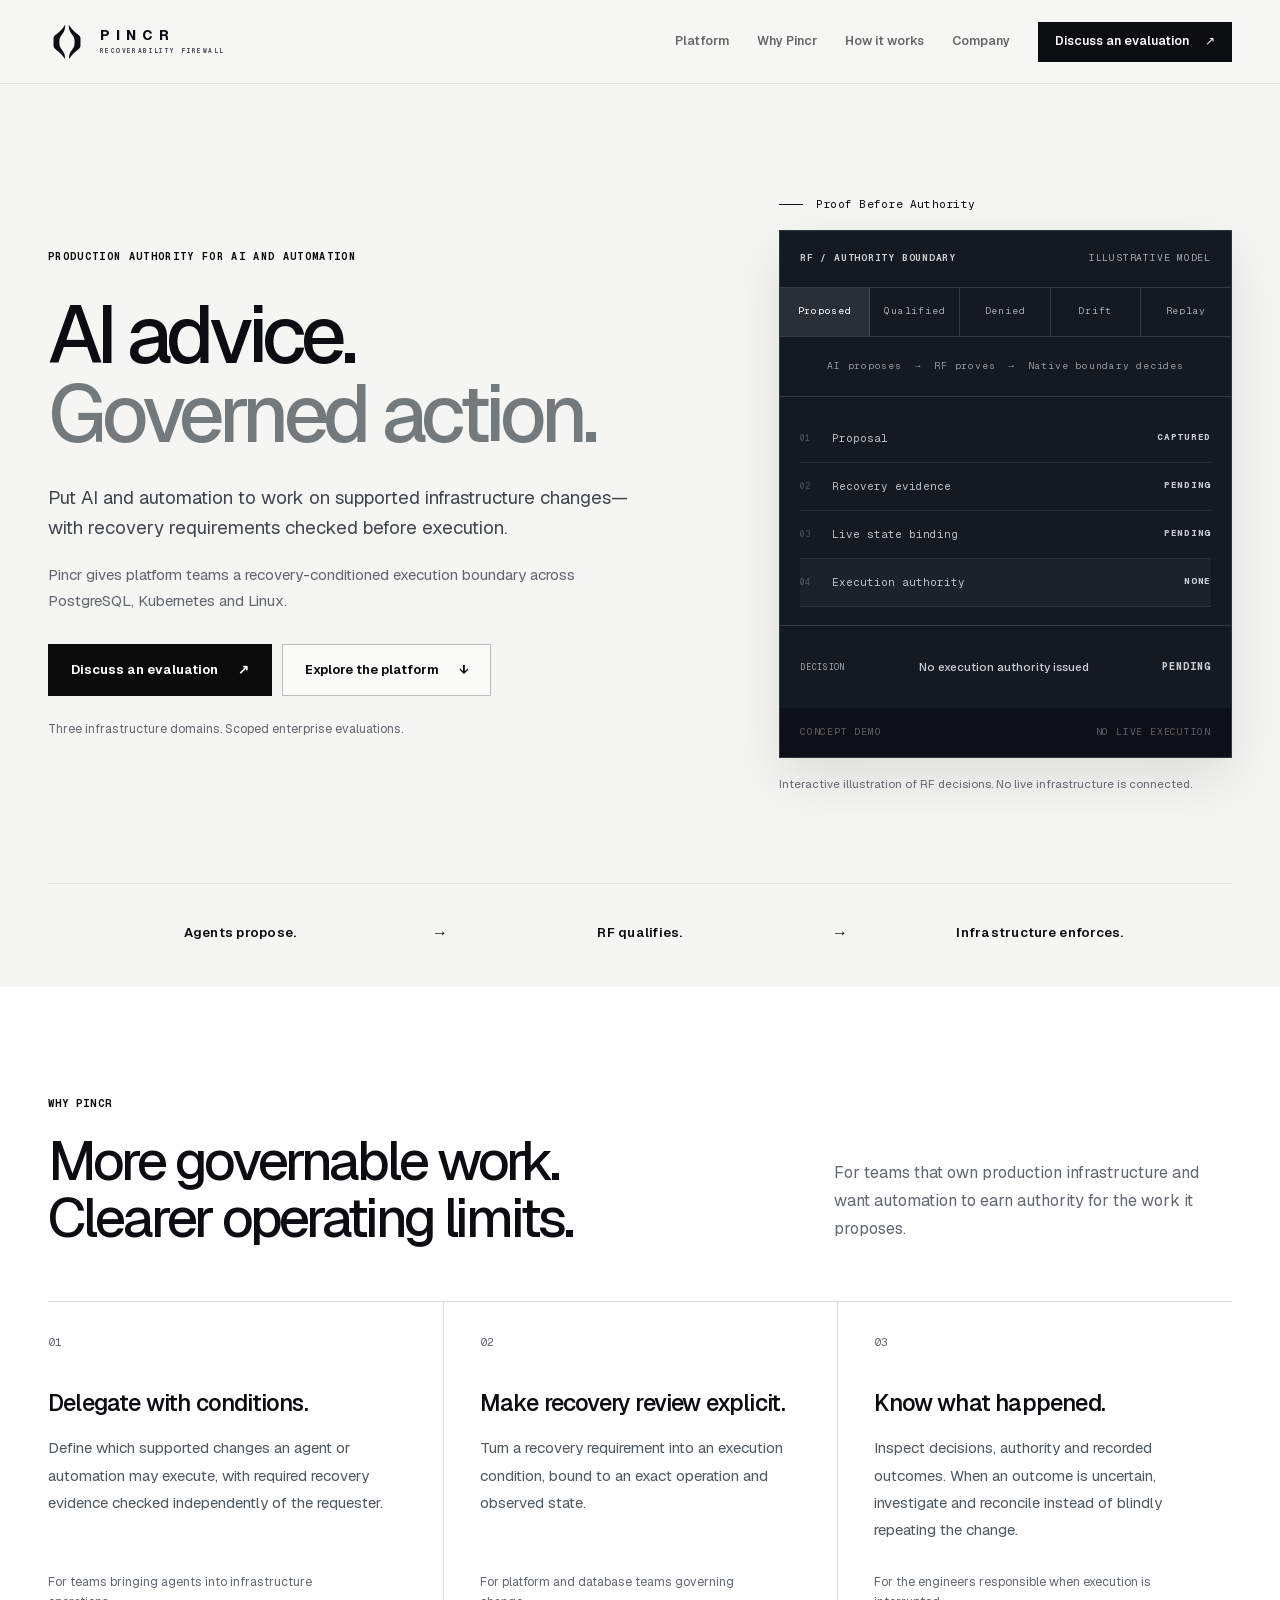
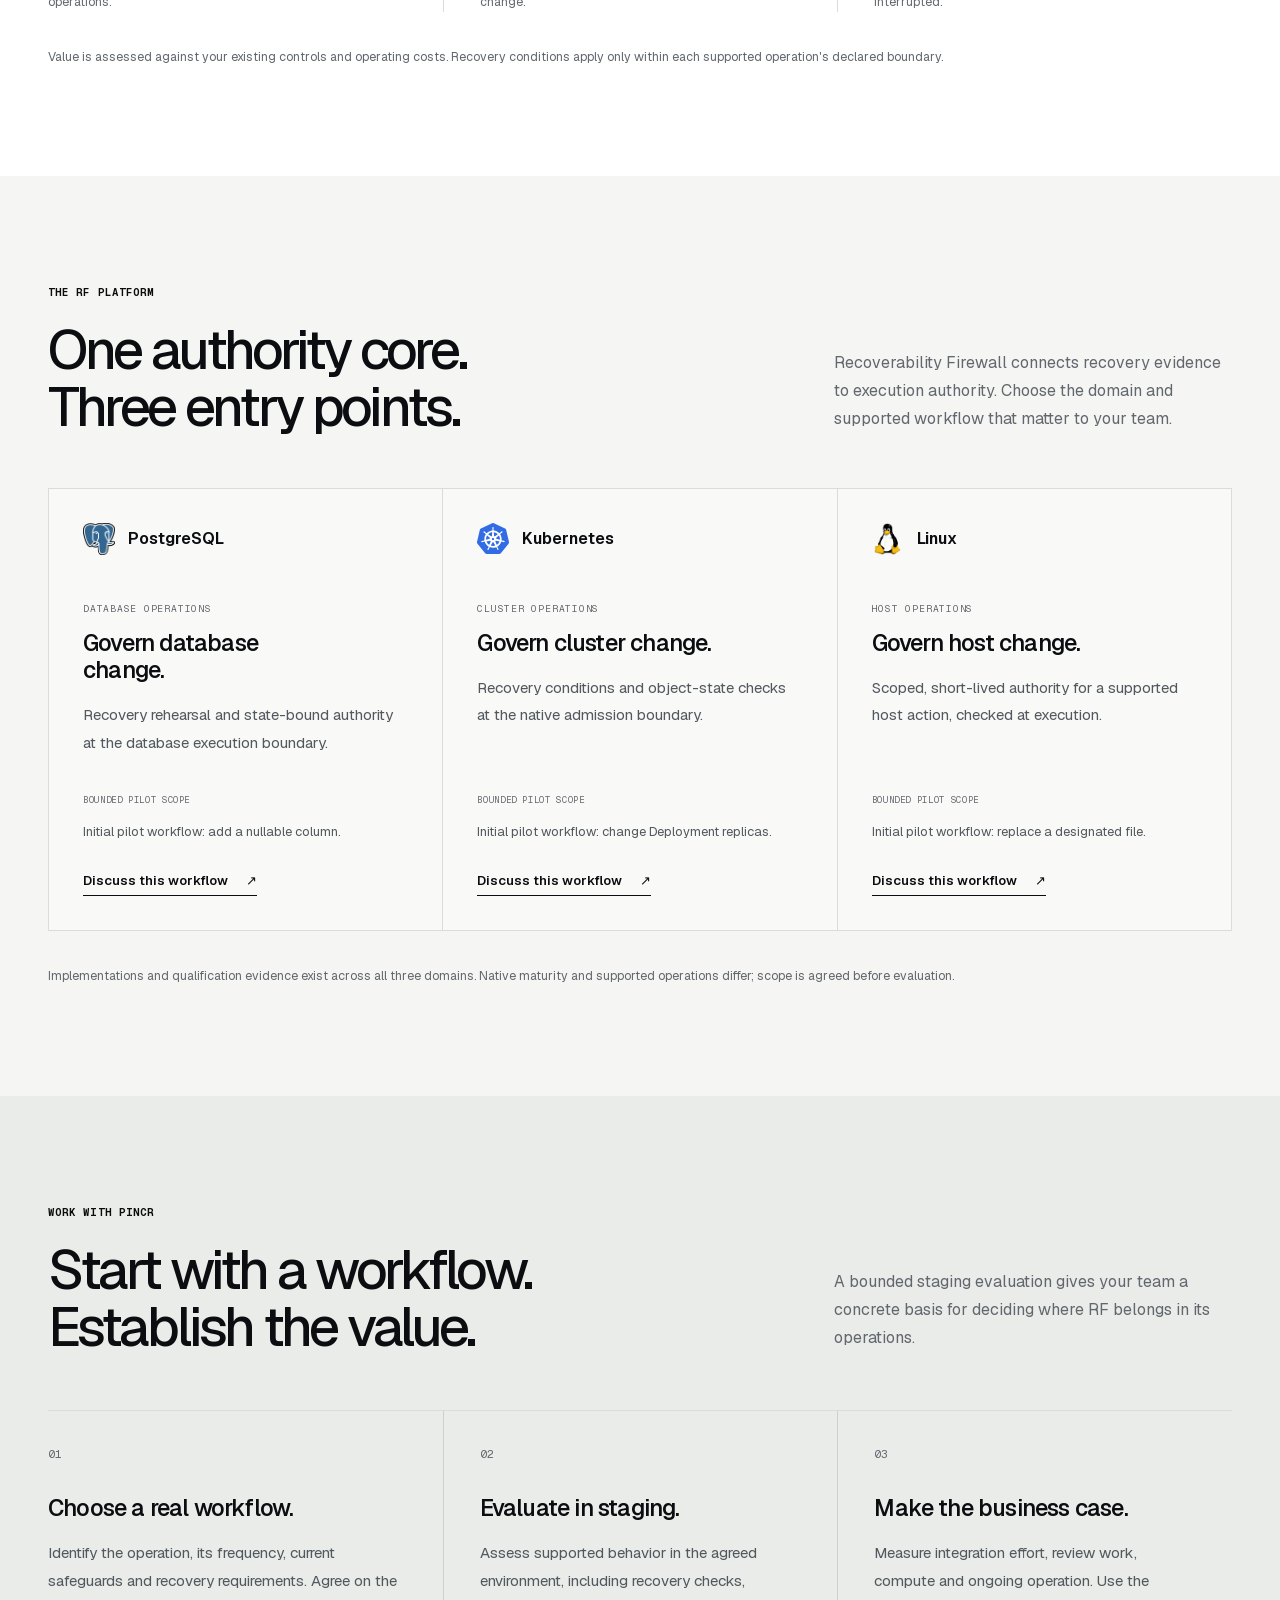
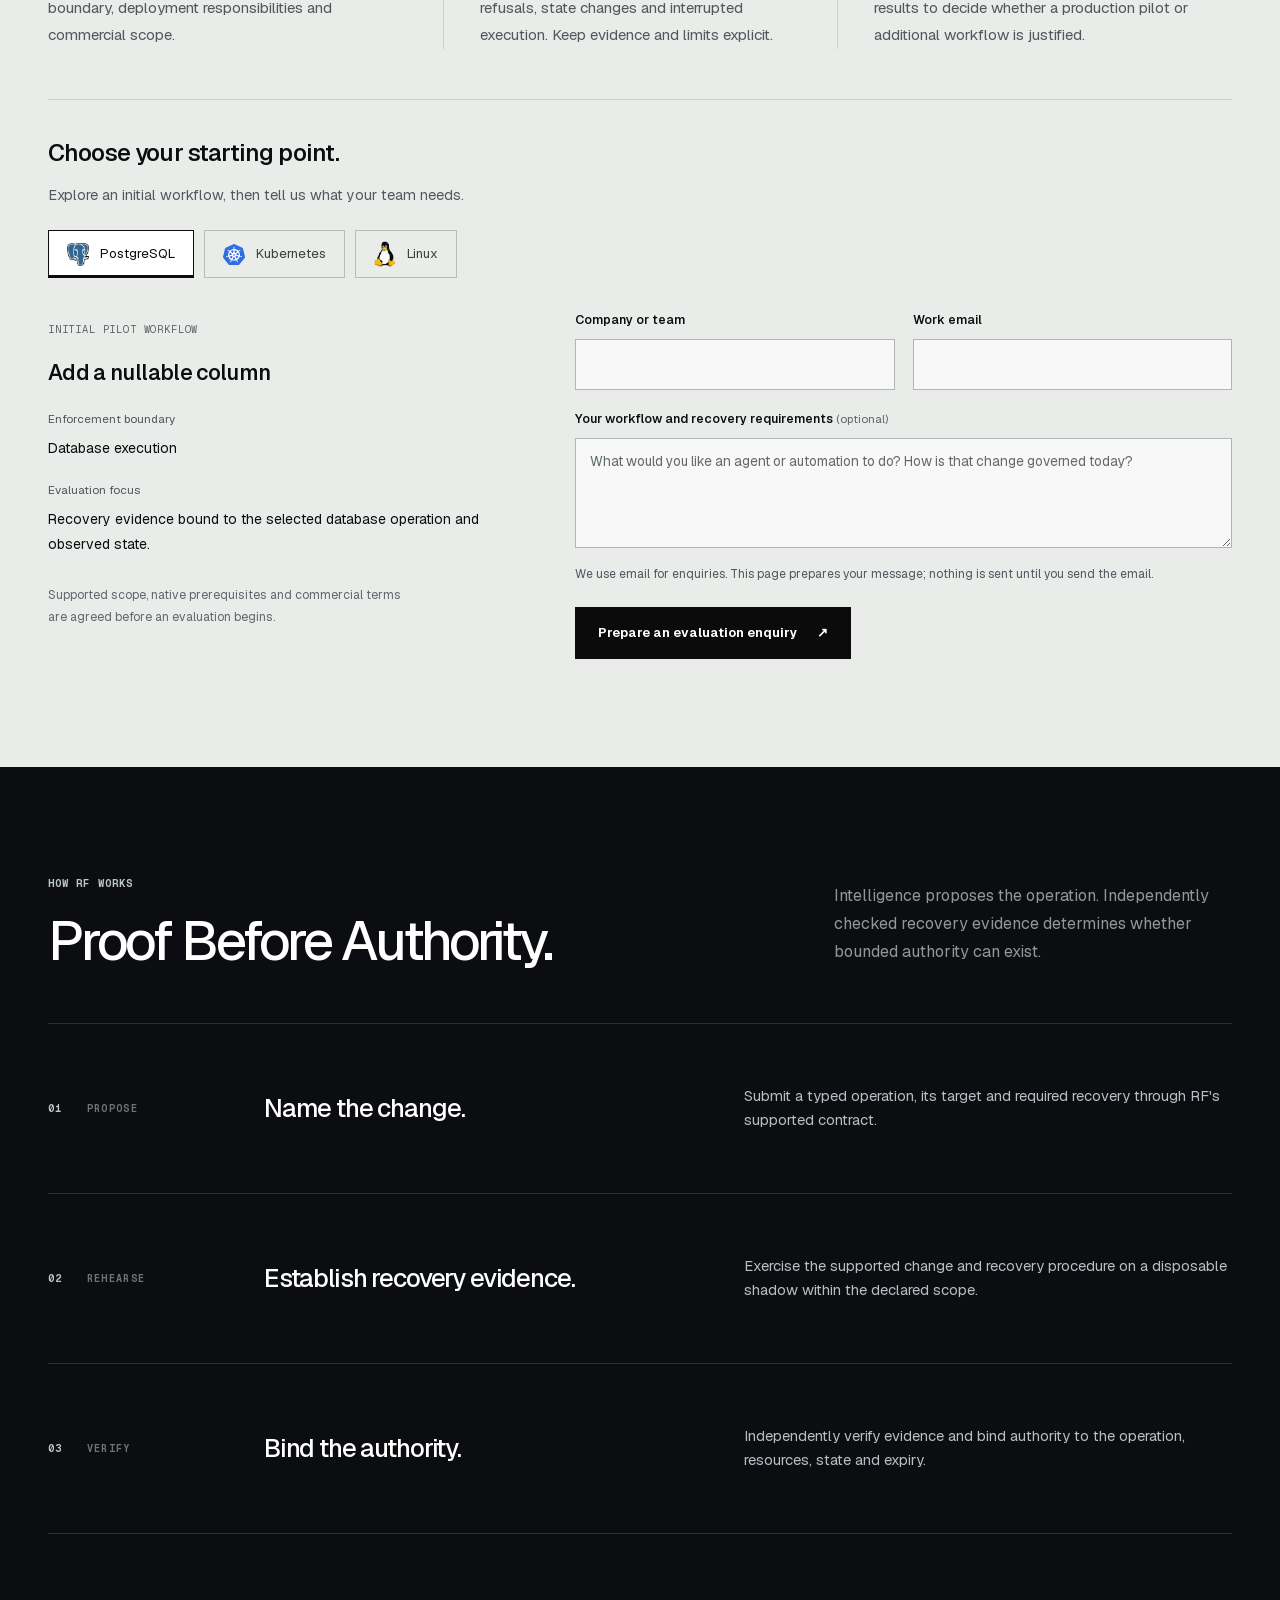
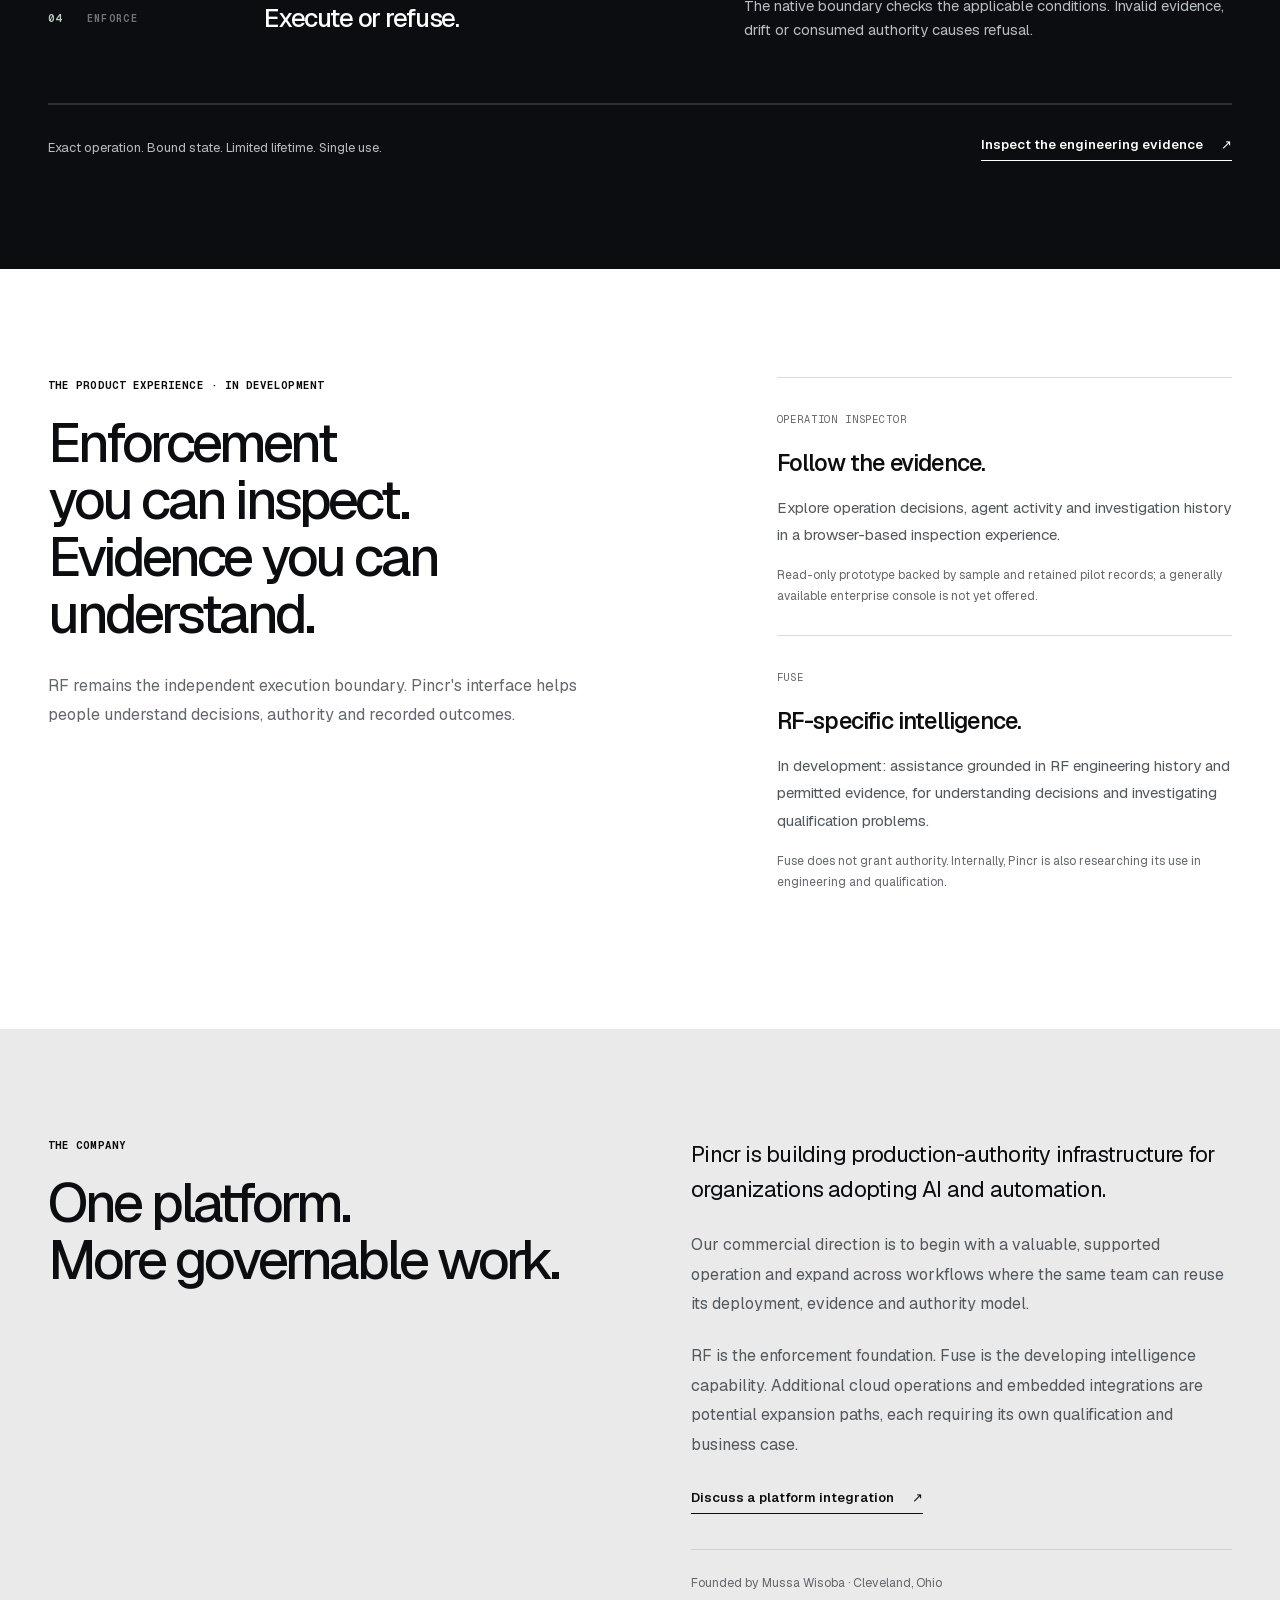
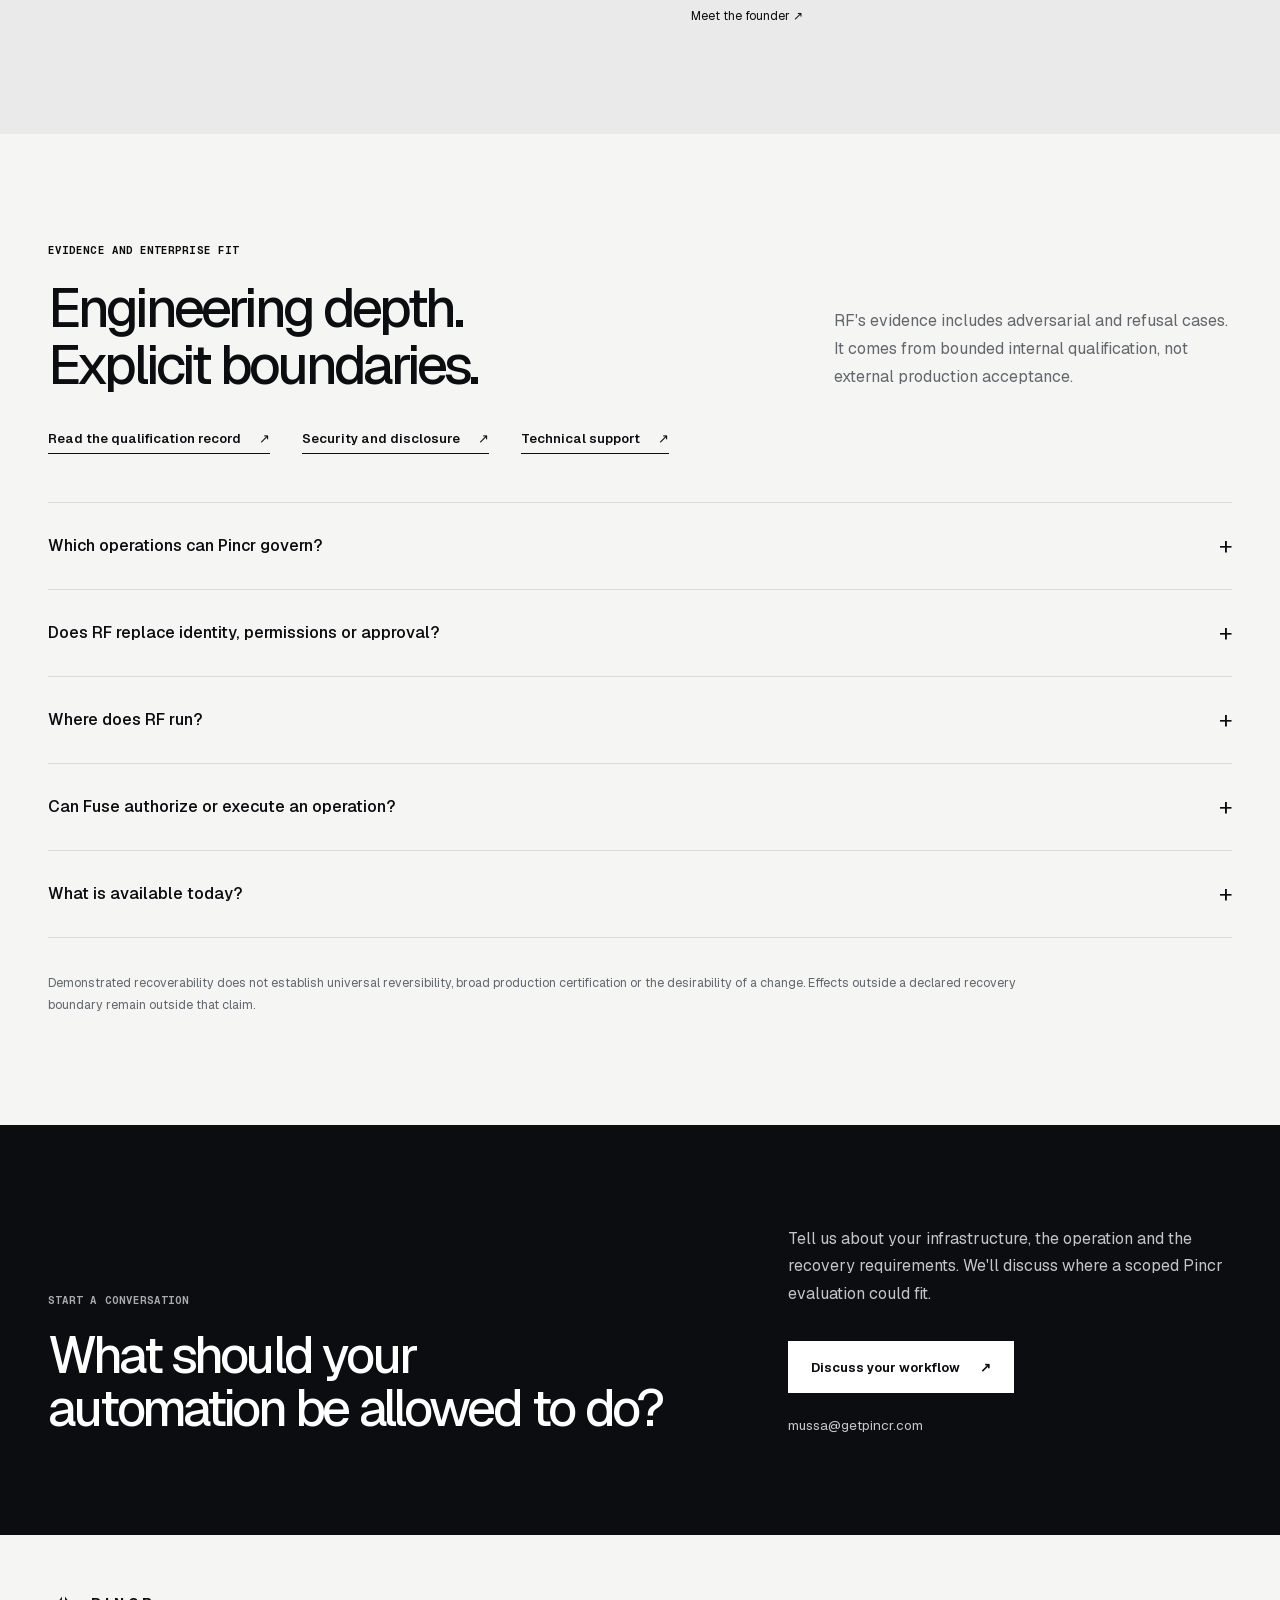
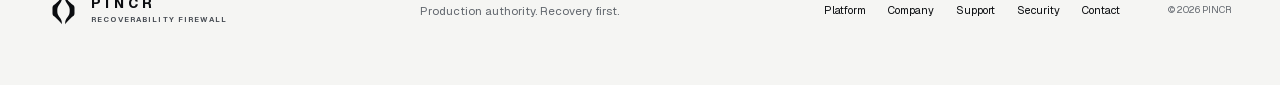
==== commit e4390591: "Center Pincr homepage on enterprise value and interactive evaluations" ====
--- a/index.html
+++ b/index.html
@@ -1,40 +1,4 @@
-<!DOCTYPE html>
-<html lang="en">
-<head>
-<meta charSet="utf-8"/>
-<meta name="viewport" content="width=device-width, initial-scale=1"/>
-<link rel="stylesheet" href="/assets/index-B0fFTemP.css" data-rsc-css-href="/assets/index-B0fFTemP.css" data-precedence="vite-rsc/importer-resources"/>
-<link rel="stylesheet" href="/assets/pincr-refresh.css"/>
-<link rel="modulepreload" href="/assets/layout-segment-context-BAUgImdu.js" crossorigin=""/>
-<link rel="modulepreload" href="/assets/rolldown-runtime-S-ySWqyJ.js" crossorigin=""/>
-<link rel="modulepreload" href="/assets/index-CN0VCPKG.js" crossorigin=""/>
-<link rel="modulepreload" href="/assets/framework-DjPHiq1u.js" crossorigin=""/>
-<link rel="modulepreload" href="/assets/section-link-ytKABVhm.js" crossorigin=""/>
-<link rel="modulepreload" href="/assets/decision-console-C17CfDKf.js" crossorigin=""/>
-<title>PINCR | Authority conditioned on recovery for autonomous production</title>
-<meta name="description" content="PINCR builds recovery-conditioned production authority for PostgreSQL, Kubernetes, and Linux. Three market-entry products share one Recoverability Firewall core and enforce at their native boundaries."/>
-<meta property="og:title" content="PINCR | Production authority should be earned."/>
-<meta property="og:description" content="Recovery-conditioned authority for PostgreSQL execution, Kubernetes admission, and Linux capabilities."/>
-<meta property="og:url" content="https://getpincr.com"/>
-<meta property="og:site_name" content="PINCR"/>
-<meta property="og:type" content="website"/>
-<meta property="og:image" content="https://getpincr.com/og-pincr.png"/>
-<meta property="og:image:width" content="1200"/>
-<meta property="og:image:height" content="630"/>
-<meta property="og:image:alt" content="PINCR | Production authority should be earned."/>
-<meta name="twitter:card" content="summary_large_image"/>
-<meta name="twitter:title" content="PINCR | Production authority should be earned."/>
-<meta name="twitter:description" content="Recovery-conditioned authorization for autonomous production."/>
-<meta name="twitter:image" content="https://getpincr.com/og-pincr.png"/>
-<link rel="shortcut icon" href="https://getpincr.com/favicon.ico?v=20260917"/>
-<link rel="icon" href="https://getpincr.com/pincr-symbol.svg?v=20260917" type="image/svg+xml"/>
-<link rel="icon" href="https://getpincr.com/favicon.ico?v=20260917" sizes="any"/>
-<link rel="icon" href="https://getpincr.com/pincr-symbol.png?v=20260917" sizes="512x512" type="image/png"/>
-<link rel="apple-touch-icon" href="https://getpincr.com/apple-touch-icon.png?v=20260917"/>
-<link rel="canonical" href="https://getpincr.com/"/>
-<script>self.__VINEXT_RSC_PARAMS__={}</script>
-<script>self.__VINEXT_RSC_NAV__={"pathname":"/","searchParams":[]}</script>
-<link rel="modulepreload" href="/assets/index-CN0VCPKG.js" />
+<!DOCTYPE html><html lang="en"><head><meta charSet="utf-8"/><meta name="viewport" content="width=device-width, initial-scale=1"/><link rel="stylesheet" href="/assets/index-CZGfFsXD.css" data-rsc-css-href="/assets/index-CZGfFsXD.css" data-precedence="vite-rsc/importer-resources"/><link rel="modulepreload" href="/assets/layout-segment-context-C2MsLUaR.js" crossorigin=""/><link rel="modulepreload" href="/assets/rolldown-runtime-S-ySWqyJ.js" crossorigin=""/><link rel="modulepreload" href="/assets/index-BgbfuZ9f.js" crossorigin=""/><link rel="modulepreload" href="/assets/framework-DjPHiq1u.js" crossorigin=""/><link rel="modulepreload" href="/assets/section-link-CXamJEDx.js" crossorigin=""/><link rel="modulepreload" href="/assets/decision-console-5xdjB3SO.js" crossorigin=""/><link rel="modulepreload" href="/assets/image-_bG3bnXV.js" crossorigin=""/><link rel="modulepreload" href="/assets/workflow-link-E0m5n-fd.js" crossorigin=""/><link rel="modulepreload" href="/assets/evaluation-enquiry-DidjOstm.js" crossorigin=""/><title>PINCR | Governed infrastructure operations for AI and automation</title><meta name="description" content="Pincr helps platform teams govern supported infrastructure changes across PostgreSQL, Kubernetes and Linux. Explore Recoverability Firewall, Fuse and scoped enterprise evaluations."/><meta property="og:title" content="PINCR | AI advice. Governed action."/><meta property="og:description" content="Recovery-conditioned execution authority for supported PostgreSQL, Kubernetes and Linux operations. Discuss a scoped enterprise evaluation."/><meta property="og:url" content="https://getpincr.com"/><meta property="og:site_name" content="PINCR"/><meta property="og:type" content="website"/><meta property="og:image" content="https://getpincr.com/og-pincr-commercial-20261025.png"/><meta property="og:image:width" content="1200"/><meta property="og:image:height" content="630"/><meta property="og:image:alt" content="PINCR | AI advice. Governed action."/><meta name="twitter:card" content="summary_large_image"/><meta name="twitter:title" content="PINCR | AI advice. Governed action."/><meta name="twitter:description" content="Put AI and automation to work on supported infrastructure changes, with recovery requirements checked before execution."/><meta name="twitter:image" content="https://getpincr.com/og-pincr-commercial-20261025.png"/><link rel="shortcut icon" href="https://getpincr.com/favicon.ico?v=20260917"/><link rel="icon" href="https://getpincr.com/pincr-symbol.svg?v=20260917" type="image/svg+xml"/><link rel="icon" href="https://getpincr.com/favicon.ico?v=20260917" sizes="any"/><link rel="icon" href="https://getpincr.com/pincr-symbol.png?v=20260917" sizes="512x512" type="image/png"/><link rel="apple-touch-icon" href="https://getpincr.com/apple-touch-icon.png?v=20260917"/><link rel="canonical" href="https://getpincr.com/"/><script>self.__VINEXT_RSC_PARAMS__={}</script><script>self.__VINEXT_RSC_NAV__={"pathname":"/","searchParams":[]}</script><link rel="modulepreload" href="/assets/index-BgbfuZ9f.js" />
 <link rel="preload" href="/assets/_vinext_fonts/geist-8ac0455e797f/geist-ff2310f5.woff2" as="font" type="font/woff2" crossorigin />
 <link rel="preload" href="/assets/_vinext_fonts/geist-8ac0455e797f/geist-875ccdd4.woff2" as="font" type="font/woff2" crossorigin />
 <link rel="preload" href="/assets/_vinext_fonts/geist-8ac0455e797f/geist-52306abf.woff2" as="font" type="font/woff2" crossorigin />
@@ -80,7 +44,7 @@
   font-weight: 100 900;
   font-display: swap;
   src: url(/assets/_vinext_fonts/geist-8ac0455e797f/geist-001175b1.woff2) format('woff2');
-  unicode-range: U+0100-02BA, U+02BD-02C5, U+02C7-02CC, U+02CE-02D7, U+02DD-02FF, U+0304, U+0308, U+0329, U+1D00-1DBF, U+1E00-1E9F, U+1EF2-1EFF, U+2020, U+20A0-20AB, U+20AD-20C0, U+2113, U+2C60-2C7F, U+A720-A7FF;
+  unicode-range: U+0100-02BA, U+02BD-02C5, U+02C7-02CC, U+02CE-02D7, U+02DD-02FF, U+0304, U+0308, U+0329, U+1D00-1DBF, U+1E00-1E9F, U+1EF2-1EFF, U+2020, U+20A0-20AB, U+20AD-20C4, U+2113, U+2C60-2C7F, U+A720-A7FF;
 }
 /* latin */
 @font-face {
@@ -92,9 +56,9 @@
   unicode-range: U+0000-00FF, U+0131, U+0152-0153, U+02BB-02BC, U+02C6, U+02DA, U+02DC, U+0304, U+0308, U+0329, U+2000-206F, U+20AC, U+2122, U+2191, U+2193, U+2212, U+2215, U+FEFF, U+FFFD;
 }
 
-.__font_geist_0vnb3t8 { font-family: 'Geist', sans-serif; }
+.__font_geist_0h4idih { font-family: 'Geist', sans-serif; }
 
-.__variable_geist_0vnb3t8 { --font-geist-sans: 'Geist', sans-serif; }
+.__variable_geist_0h4idih { --font-geist-sans: 'Geist', sans-serif; }
 
 /* cyrillic-ext */
 @font-face {
@@ -139,7 +103,7 @@
   font-weight: 100 900;
   font-display: swap;
   src: url(/assets/_vinext_fonts/geist-mono-00e989178794/geist-mono-44745446.woff2) format('woff2');
-  unicode-range: U+0100-02BA, U+02BD-02C5, U+02C7-02CC, U+02CE-02D7, U+02DD-02FF, U+0304, U+0308, U+0329, U+1D00-1DBF, U+1E00-1E9F, U+1EF2-1EFF, U+2020, U+20A0-20AB, U+20AD-20C0, U+2113, U+2C60-2C7F, U+A720-A7FF;
+  unicode-range: U+0100-02BA, U+02BD-02C5, U+02C7-02CC, U+02CE-02D7, U+02DD-02FF, U+0304, U+0308, U+0329, U+1D00-1DBF, U+1E00-1E9F, U+1EF2-1EFF, U+2020, U+20A0-20AB, U+20AD-20C4, U+2113, U+2C60-2C7F, U+A720-A7FF;
 }
 /* latin */
 @font-face {
@@ -151,493 +115,8 @@
   unicode-range: U+0000-00FF, U+0131, U+0152-0153, U+02BB-02BC, U+02C6, U+02DA, U+02DC, U+0304, U+0308, U+0329, U+2000-206F, U+20AC, U+2122, U+2191, U+2193, U+2212, U+2215, U+FEFF, U+FFFD;
 }
 
-.__font_geist_mono_0a5lji1 { font-family: 'Geist Mono', sans-serif; }
+.__font_geist_mono_1ikzmhz { font-family: 'Geist Mono', sans-serif; }
 
-.__variable_geist_mono_0a5lji1 { --font-geist-mono: 'Geist Mono', sans-serif; }
+.__variable_geist_mono_1ikzmhz { --font-geist-mono: 'Geist Mono', sans-serif; }
 </style>
-</head>
-<body class="__variable_geist_0vnb3t8 __variable_geist_mono_0a5lji1">
-<main>
-<a href="#main-content" class="skip-link">Skip to content</a>
-<header class="site-header">
-<a href="#top" class="brand" aria-label="PINCR home">
-<svg aria-hidden="true" class="brand-symbol" focusable="false" viewBox="0 0 64 64" xmlns="http://www.w3.org/2000/svg">
-<path d="M 28.53 3.50 C 27.80 5.01 26.71 6.31 25.74 7.67 C 23.40 10.95 20.36 13.72 17.28 16.29 C 15.84 17.49 14.43 18.70 13.00 19.90 C 12.10 20.67 11.06 21.43 10.37 22.41 C 9.28 23.97 9.26 25.58 9.26 27.41 C 9.26 28.62 9.26 29.82 9.27 31.03 C 9.27 32.79 9.28 34.55 9.27 36.31 C 9.26 37.84 9.20 39.31 9.74 40.76 C 10.28 42.19 11.49 43.12 12.60 44.10 C 14.30 45.59 16.00 47.09 17.73 48.54 C 20.67 51.02 23.48 53.80 25.80 56.89 C 26.68 58.07 27.49 59.30 28.35 60.50 C 28.65 58.72 28.63 56.98 28.38 55.22 C 28.14 53.50 27.42 51.75 26.63 50.21 C 24.83 46.70 21.95 43.85 20.41 40.20 C 19.03 36.95 19.22 33.38 19.25 29.91 C 19.29 26.67 20.62 23.67 22.36 21.02 C 23.66 19.03 25.24 17.24 26.43 15.18 C 28.49 11.59 29.08 7.61 28.92 3.50 Z" fill="currentColor">
-</path>
-<path d="M 35.47 3.50 C 36.20 5.01 37.29 6.31 38.26 7.67 C 40.60 10.95 43.64 13.72 46.72 16.29 C 48.16 17.49 49.57 18.70 51.00 19.90 C 51.90 20.67 52.94 21.43 53.63 22.41 C 54.72 23.97 54.74 25.58 54.74 27.41 C 54.74 28.62 54.74 29.82 54.73 31.03 C 54.73 32.79 54.72 34.55 54.73 36.31 C 54.74 37.84 54.80 39.31 54.26 40.76 C 53.72 42.19 52.51 43.12 51.40 44.10 C 49.70 45.59 48.00 47.09 46.27 48.54 C 43.33 51.02 40.52 53.80 38.20 56.89 C 37.32 58.07 36.51 59.30 35.65 60.50 C 35.35 58.72 35.37 56.98 35.62 55.22 C 35.86 53.50 36.58 51.75 37.37 50.21 C 39.17 46.70 42.05 43.85 43.59 40.20 C 44.97 36.95 44.78 33.38 44.75 29.91 C 44.71 26.67 43.38 23.67 41.64 21.02 C 40.34 19.03 38.76 17.24 37.57 15.18 C 35.51 11.59 34.92 7.61 35.08 3.50 Z" fill="currentColor">
-</path>
-</svg>
-<span class="brand-type">
-<strong>PINCR</strong>
-<span>RECOVERABILITY FIREWALL</span>
-</span>
-</a>
-<nav aria-label="Primary navigation">
-<a href="#why-now">Why now</a>
-<a href="#mechanism">Mechanism</a>
-<a href="#products">Products</a>
-<a href="#boundaries">Boundaries</a>
-<a href="#engage" class="nav-cta">Evaluate RF</a>
-</nav>
-</header>
-<section class="hero" id="top">
-<div class="hero-grid shell" id="main-content">
-<div class="hero-copy">
-<p class="eyebrow">Three market-entry products · One authority core</p>
-<h1>Production authority<span>should be earned.</span>
-</h1>
-<p class="hero-lede">Before an AI agent or automation receives authority to change production, PINCR proves that the exact proposed action can recover from the current state. If that proof fails, authority never exists.</p>
-<p class="hero-sub">Recoverability Firewall is available for PostgreSQL, Kubernetes, and Linux. Each product enforces at the boundary where its consequential action becomes real.</p>
-<div class="hero-actions">
-<a href="#mechanism" class="button button-primary">See the mechanism <span aria-hidden="true">↓</span>
-</a>
-<a href="#engage" class="button button-secondary">Choose a product evaluation</a>
-</div>
-<div class="release-line" aria-label="Current product status">
-<span>MARKET ENTRY · THREE PRODUCTS</span>
-<p>PostgreSQL execution · Kubernetes admission · Linux capability</p>
-</div>
-</div>
-<section class="decision-console " aria-label="Recoverability Firewall decision model">
-<div class="console-head">
-<span>RF / AUTHORITY BOUNDARY</span>
-<small>DETERMINISTIC OUTCOME</small>
-</div>
-<div class="console-tabs" role="tablist" aria-label="Decision outcomes">
-<button id="outcome-tab-permit" type="button" role="tab" aria-controls="outcome-panel-permit" aria-selected="true" tabindex="0">Permit</button>
-<button id="outcome-tab-recovery" type="button" role="tab" aria-controls="outcome-panel-recovery" aria-selected="false" tabindex="-1">Recovery fails</button>
-<button id="outcome-tab-drift" type="button" role="tab" aria-controls="outcome-panel-drift" aria-selected="false" tabindex="-1">State drift</button>
-<button id="outcome-tab-replay" type="button" role="tab" aria-controls="outcome-panel-replay" aria-selected="false" tabindex="-1">Replay</button>
-</div>
-<div class="console-panel" id="outcome-panel-permit" role="tabpanel" aria-labelledby="outcome-tab-permit">
-<div class="console-flow" aria-label="Authority sequence">
-<span>AI proposes</span>
-<i>→</i>
-<span>RF proves</span>
-<i>→</i>
-<span>Boundary decides</span>
-</div>
-<div class="console-rows">
-<div class="">
-<span>01</span>
-<code>proposal.bound</code>
-<strong class="">PASS</strong>
-</div>
-<div class="">
-<span>02</span>
-<code>recovery.proven</code>
-<strong class="">PASS</strong>
-</div>
-<div class="">
-<span>03</span>
-<code>live.state</code>
-<strong class="">MATCH</strong>
-</div>
-<div class="row-active">
-<span>04</span>
-<code>authority.single_use</code>
-<strong class="">READY</strong>
-</div>
-</div>
-<div class="console-verdict" aria-live="polite">
-<span>DECISION</span>
-<strong>Authorize exact stored action once</strong>
-<b>PERMIT</b>
-</div>
-</div>
-<div class="console-foot">
-<span>AGENT CREDENTIAL <b>NONE</b>
-</span>
-<span>UNSAFE AUTHORITY <b>REFUSED</b>
-</span>
-</div>
-</section>
-</div>
-<div class="hero-principle shell">
-<p>AI proposes</p>
-<span aria-hidden="true">→</span>
-<p>RF proves</p>
-<span aria-hidden="true">→</span>
-<p>Protected resource decides</p>
-</div>
-</section>
-<section class="whynow section" id="why-now">
-<div class="shell editorial-grid">
-<div class="section-label">
-<span>01</span>
-<p>Why now</p>
-</div>
-<div class="editorial-copy">
-<p class="section-kicker">From recommendation to consequential execution.</p>
-<h2>Write authority needs more than permission.</h2>
-<p class="large-copy">Identity and policy establish who may ask to act. RF establishes whether this exact action can recover from the current state. As automation gains write authority over production systems, that missing predicate becomes consequential.</p>
-<ol class="authority-flow">
-<li>
-<span>01</span>
-<strong>Agent or automation</strong>
-<p>Proposes a consequential production action.</p>
-</li>
-<li>
-<span>02</span>
-<strong>Identity and policy</strong>
-<p>Establish who or what may ask.</p>
-</li>
-<li>
-<span>03</span>
-<strong>PINCR</strong>
-<p>Establishes that this exact action can recover from current state.</p>
-</li>
-<li>
-<span>04</span>
-<strong>Protected resource</strong>
-<p>Executes once, or refuses.</p>
-</li>
-</ol>
-<p class="flow-note">PINCR sits between permission and execution.</p>
-</div>
-</div>
-</section>
-<section class="mechanism section section-dark" id="mechanism">
-<div class="shell">
-<div class="section-heading">
-<div>
-<p class="section-kicker">02 · Proof before authority</p>
-<h2>Prove the recovery path before touching the original.</h2>
-</div>
-<p>RF does not ask a model whether a change is safe. It creates a deterministic path from rehearsal on a disposable shadow to enforcement at the protected resource.</p>
-</div>
-<div class="protocol-list">
-<article>
-<div class="protocol-index">
-<span>01</span>
-<small>Propose</small>
-</div>
-<h3>Bind the exact action.</h3>
-<p>An agent, CI system, deploy tool, or engineer submits the precise forward change and recovery path.</p>
-</article>
-<article>
-<div class="protocol-index">
-<span>02</span>
-<small>Rehearse</small>
-</div>
-<h3>Prove the way back.</h3>
-<p>RF runs the change and rollback on a disposable shadow, then checks what recovery actually restored.</p>
-</article>
-<article>
-<div class="protocol-index">
-<span>03</span>
-<small>Verify</small>
-</div>
-<h3>Create bounded authority.</h3>
-<p>Successful recovery evidence is independently verified and bound to the exact action, state, resources, and expiry.</p>
-</article>
-<article>
-<div class="protocol-index">
-<span>04</span>
-<small>Enforce</small>
-</div>
-<h3>Execute once, or refuse.</h3>
-<p>The protected resource rechecks live state, executes the stored action, and atomically consumes the permit.</p>
-</article>
-</div>
-<div class="mechanism-claim">
-<p>Model confidence is provenance.</p>
-<strong>Recovery evidence is authority.</strong>
-</div>
-<p class="operator-note">A permit is limited to the rehearsed action and current state. It expires, is used once, and is refused when its proof no longer applies.</p>
-</div>
-</section>
-<section class="evidence products section" id="products">
-<div class="shell">
-<div class="section-heading evidence-heading">
-<div>
-<p class="section-kicker">03 · Market-entry products</p>
-<h2>One control primitive. Three products.</h2>
-</div>
-<p>The shared protocol binds authority to recovery evidence. Each product adapts that protocol to the trust boundary, state model, and enforcement point of its domain.</p>
-</div>
-<div class="evidence-list">
-<article>
-<div class="evidence-witness">
-<span>PRODUCT 01 · POSTGRESQL</span>
-<strong>Execution authority</strong>
-</div>
-<div class="evidence-detail">
-<h3>Govern database change.</h3>
-<p>RF rehearses the exact forward and recovery SQL on a disposable shadow, binds a permit to live database state, then executes and consumes it at the database boundary.</p>
-<small>Market-entry product · transactional change control</small>
-</div>
-</article>
-<article>
-<div class="evidence-witness">
-<span>PRODUCT 02 · KUBERNETES</span>
-<strong>Admission authority</strong>
-</div>
-<div class="evidence-detail">
-<h3>Govern cluster admission.</h3>
-<p>RF evaluates a consequential API mutation against live cluster state and recovery evidence before the validating admission boundary allows the object to persist.</p>
-<small>Market-entry product · Kubernetes change control</small>
-</div>
-</article>
-<article>
-<div class="evidence-witness">
-<span>PRODUCT 03 · LINUX</span>
-<strong>Capability authority</strong>
-</div>
-<div class="evidence-detail">
-<h3>Govern privileged host action.</h3>
-<p>RF issues narrowly scoped, short-lived authority for an exact Linux operation, rechecks host state at execution, and consumes the capability once.</p>
-<small>Market-entry product · host capability control</small>
-</div>
-</article>
-</div>
-<div class="threat-note">
-<span>ADVERSARIAL EVIDENCE · NOT A DEMO SCRIPT</span>
-<p>The evidence includes refusal cases and negative controls, so a system that merely refuses every request does not pass.</p>
-</div>
-<div class="mattermost-note">
-<span>INDEPENDENT PRODUCT EVIDENCE · NOT TRACTION</span>
-<p>Independent maintenance work confirmed genuine historical migration defects surfaced during evaluation. It is product evidence, not a customer relationship or endorsement.</p>
-</div>
-</div>
-</section>
-<section class="evidence-arc section" id="journey" aria-labelledby="journey-title">
-<style>:root { --rf-accent: #88f0c5; --rf-ink: #06110e; }
-
-.evidence-arc { background: #eef5f2; overflow: hidden; position: relative; }
-.evidence-arc::before { background: radial-gradient(circle, rgba(55, 152, 115, .16) 0 1px, transparent 1.5px); background-size: 18px 18px; content: ""; inset: 0; mask-image: linear-gradient(90deg, transparent, black 24%, black 76%, transparent); opacity: .48; pointer-events: none; position: absolute; }
-.evidence-arc .shell { position: relative; }
-.arc-intro { align-items: end; display: grid; gap: 2rem; grid-template-columns: 1.2fr .8fr; margin-bottom: 3.5rem; }
-.arc-intro h2 { letter-spacing: -.055em; max-width: 12ch; }
-.arc-intro p { color: #45534e; line-height: 1.6; max-width: 37rem; }
-.evidence-timeline { display: grid; grid-template-columns: repeat(6, minmax(0, 1fr)); position: relative; }
-.evidence-timeline::before { background: linear-gradient(90deg, #2a6f56, var(--rf-accent), #2a6f56); content: ""; height: 1px; left: 0; opacity: .75; position: absolute; right: 0; top: 15px; }
-.arc-step { min-height: 15rem; padding: 0 1rem 0 0; position: relative; }
-.arc-step::before { background: #eef5f2; border: 1px solid #2a6f56; border-radius: 50%; content: ""; height: 11px; left: 0; position: absolute; top: 9px; width: 11px; z-index: 1; }
-.arc-step:nth-child(even)::before { background: var(--rf-accent); }
-.arc-step span { color: #2a6f56; display: block; font-family: var(--font-geist-mono); font-size: .67rem; letter-spacing: .08em; margin-top: 2.5rem; }
-.arc-step h3 { font-size: 1rem; letter-spacing: -.025em; margin: .55rem 0; }
-.arc-step p { color: #53625c; font-size: .83rem; line-height: 1.45; margin: 0; max-width: 15rem; }
-.arc-footer { border-top: 1px solid #cbd8d2; display: flex; font-family: var(--font-geist-mono); font-size: .72rem; justify-content: space-between; letter-spacing: .04em; padding-top: 1.25rem; }
-.arc-footer b { color: #176344; font-weight: 500; }
-
-
-.arc-step{opacity:1}
-@supports(animation-timeline:view()){ @media(prefers-reduced-motion:no-preference){.arc-step{animation:rf-reveal both linear;animation-timeline:view();animation-range:entry 0% entry 85%}@keyframes rf-reveal{from{opacity:.3;transform:translateY(20px)}to{opacity:1;transform:none}}}}
-@media(max-width:900px){.evidence-timeline{grid-template-columns:repeat(3,1fr);gap:2rem}.evidence-timeline::before{display:none}.arc-step{min-height:12rem}.arc-intro{grid-template-columns:1fr}.arc-footer{gap:1rem}}
-@media(max-width:550px){.evidence-timeline{grid-template-columns:1fr}.arc-step{min-height:0;padding:0 0 0 26px}.arc-step::before{top:4px}.arc-step span{margin-top:0}.arc-footer{flex-direction:column}.arc-step p{max-width:none}}
-</style>
-        <div class="shell">
-          <div class="arc-intro">
-            <div>
-              <p class="section-kicker">Qualification history</p>
-              <h2 id="journey-title">Maturity is what the system has survived.</h2>
-            </div>
-            <p>RF’s qualification history includes more than successful runs. Unsafe paths, failed qualification runs, and refusal cases were retained as evidence and used to change the architecture.</p>
-          </div>
-          <div class="evidence-timeline" aria-label="RF evidence and qualification history">
-<article class="arc-step">
-<span>01 / FOUNDATION</span>
-<h3>A permit has limits</h3>
-<p>RF binds every permit to one action, the current state, an expiry time, and one execution at the protected resource.</p>
-</article>
-<article class="arc-step">
-<span>02 / ADVERSARIAL TESTS</span>
-<h3>Unsafe paths are part of the test</h3>
-<p>Registered attacks, negative controls, and refusal cases show that RF does more than approve successful cases.</p>
-</article>
-<article class="arc-step">
-<span>03 / CORRECTION</span>
-<h3>Evidence changes the system</h3>
-<p>Qualification exposed unsafe designs and defects. The fixes changed the architecture and preserved the claim boundary.</p>
-</article>
-<article class="arc-step">
-<span>04 / PRODUCTS</span>
-<h3>One core, three authority boundaries</h3>
-<p>PostgreSQL governs execution, Kubernetes governs admission, and Linux governs capability. Each is a market-entry product, not a witness standing in for another.</p>
-</article>
-<article class="arc-step">
-<span>05 / DISTRIBUTED SYSTEMS</span>
-<h3>Four failure modes, no second writer</h3>
-<p>On independent AWS hosts RF fenced the former primary, replaced a permanently lost worker only after fencing its old owner, and under quorum loss reported uncertainty rather than guessing an outcome.</p>
-</article>
-<article class="arc-step">
-<span>06 / ENDURANCE</span>
-<h3>Recovery holds over time</h3>
-<p>The three hour AWS campaign recorded 2,338 passing recovery pairs. It used six fresh tables, each for 30 minutes.</p>
-</article>
-          </div>
-          <p>
-<a href="/qualification/">Read the AWS campaign record →</a>
-</p>
-<p class="operator-note">All four high-availability cells passed in one fresh ordered campaign on independent AWS hosts: leader-host loss with fencing and successor operation, ambiguous remote outcomes resolved by readback rather than a blind retry, permanent worker replacement admitted only after old-owner fencing, and authority-store quorum loss in which RF reported the interrupted action as unestablished, reconciled read-only without ever replaying it, and recovered under a freshly qualified permit. The campaign is bounded: it does not establish independent restoration of the preserved initial state, production-wide availability, or a repeatability rate. No external production acceptance, and no claim of universal recoverability.</p>
-<div class="arc-footer">
-<span>THE POINT IS NOT “NO FAILURES.”</span>
-<b>THE POINT IS THAT FAILURES CHANGED THE SYSTEM.</b>
-</div>
-        </div>
-      </section>
-<section class="operator domain-products section" id="operator">
-<div class="shell">
-<div class="section-heading">
-<div>
-<p class="section-kicker">04 · Native enforcement</p>
-<h2>Three products, enforced where consequences become real.</h2>
-</div>
-<p>The proposal and proof protocol is shared. Observation, recovery, execution, and consumption stay native to each domain.</p>
-</div>
-<div class="operator-path">
-<article>
-<span>01</span>
-<div>
-<small>PostgreSQL</small>
-<code>EXECUTION</code>
-<p>The database rechecks current state, executes the exact stored SQL, and consumes authority transactionally.</p>
-</div>
-</article>
-<article>
-<span>02</span>
-<div>
-<small>Kubernetes</small>
-<code>ADMISSION</code>
-<p>The API server reaches the RF webhook before persistence; stale evidence or object drift causes refusal.</p>
-</div>
-</article>
-<article>
-<span>03</span>
-<div>
-<small>Linux</small>
-<code>CAPABILITY</code>
-<p>The host accepts only the scoped operation and state named by a current, single-use capability.</p>
-</div>
-</article>
-<article>
-<span>04</span>
-<div>
-<small>Uncertain outcome</small>
-<code>RECONCILE</code>
-<p>RF reads production state to establish what happened. It never converts ambiguity into permission for blind replay.</p>
-</div>
-</article>
-<article>
-<span>05</span>
-<div>
-<small>Changed reality</small>
-<code>REQUALIFY</code>
-<p>When protected state or recovery assumptions change, old authority stops applying and fresh evidence is required.</p>
-</div>
-</article>
-</div>
-<p class="operator-note">The three products do not pretend their recovery mechanics are identical. They share the authority invariant: exact action, current state, bounded lifetime, one consumption, explicit refusal, and read-only reconciliation when the outcome is unknown.</p>
-</div>
-</section>
-<section class="boundaries section section-dark" id="boundaries">
-<div class="shell">
-<div class="boundary-heading">
-<p class="section-kicker">05 · Security boundary</p>
-<h2>Credibility begins where the claim stops.</h2>
-<p>RF demonstrates a recovery property for a governed action. It does not claim universal reversibility, desirability, or broad production validation.</p>
-</div>
-<div class="boundary-columns">
-<article>
-<span>ESTABLISHED</span>
-<ul>
-<li>PostgreSQL, Kubernetes, and Linux are three market-entry products.</li>
-<li>An agent can propose a production change without holding production credentials.</li>
-<li>Authority can be bound to the exact action, current state, expiration, and a single execution.</li>
-<li>Refusals remain part of the durable evidence surface.</li>
-</ul>
-</article>
-<article>
-<span>NOT ESTABLISHED</span>
-<ul>
-<li>No external production deployment or acceptance in staging operated by a partner yet.</li>
-<li>Effects outside each product’s declared boundary remain outside RF; HTTP, queues, files, and email are not implicitly covered.</li>
-<li>Demonstrated recovery does not prove that every proposed change is desirable.</li>
-<li>Broad production certification and universal reversibility are not claimed.</li>
-</ul>
-</article>
-</div>
-</div>
-</section>
-<section class="nextphase section" id="next-phase">
-<div class="shell">
-<div class="section-heading">
-<div>
-<p class="section-kicker">06 · Current stage</p>
-<h2>From qualification into evaluation.</h2>
-</div>
-<p>PINCR is opening a small number of design partner evaluations across PostgreSQL, Kubernetes, and Linux. Each evaluation starts at one bounded staging authority boundary before any production pilot.</p>
-</div>
-<p class="stage-note">No formal design partners or external production deployments are established yet.</p>
-</div>
-</section>
-<section class="engage" id="engage">
-<div class="shell engage-grid">
-<div>
-<p class="section-kicker">Enter PINCR</p>
-<h2>Three direct paths.</h2>
-</div>
-<div class="engage-copy">
-<p>Choose a PostgreSQL, Kubernetes, or Linux staging boundary, open a design partner or strategic conversation, or report a security concern directly to the team responsible.</p>
-<div class="contact-doors">
-<a href="mailto:support@getpincr.com?subject=RF%20product%20evaluation">
-<span>01 · EVALUATE RF</span>
-<strong>Choose a product evaluation</strong>
-<i aria-hidden="true">→</i>
-</a>
-<a href="https://www.linkedin.com/in/mussa-wisoba-413b351b2/" target="_blank" rel="noreferrer">
-<span>02 · TALK TO PINCR</span>
-<strong>Design partners and strategic conversations</strong>
-<i aria-hidden="true">↗</i>
-</a>
-<a href="/security">
-<span>03 · SECURITY</span>
-<strong>Responsible disclosure</strong>
-<i aria-hidden="true">→</i>
-</a>
-</div>
-</div>
-</div>
-</section>
-<footer class="site-footer shell">
-<a href="#top" class="footer-brand">
-<svg aria-hidden="true" class="footer-symbol" focusable="false" viewBox="0 0 64 64" xmlns="http://www.w3.org/2000/svg">
-<path d="M 28.53 3.50 C 27.80 5.01 26.71 6.31 25.74 7.67 C 23.40 10.95 20.36 13.72 17.28 16.29 C 15.84 17.49 14.43 18.70 13.00 19.90 C 12.10 20.67 11.06 21.43 10.37 22.41 C 9.28 23.97 9.26 25.58 9.26 27.41 C 9.26 28.62 9.26 29.82 9.27 31.03 C 9.27 32.79 9.28 34.55 9.27 36.31 C 9.26 37.84 9.20 39.31 9.74 40.76 C 10.28 42.19 11.49 43.12 12.60 44.10 C 14.30 45.59 16.00 47.09 17.73 48.54 C 20.67 51.02 23.48 53.80 25.80 56.89 C 26.68 58.07 27.49 59.30 28.35 60.50 C 28.65 58.72 28.63 56.98 28.38 55.22 C 28.14 53.50 27.42 51.75 26.63 50.21 C 24.83 46.70 21.95 43.85 20.41 40.20 C 19.03 36.95 19.22 33.38 19.25 29.91 C 19.29 26.67 20.62 23.67 22.36 21.02 C 23.66 19.03 25.24 17.24 26.43 15.18 C 28.49 11.59 29.08 7.61 28.92 3.50 Z" fill="currentColor">
-</path>
-<path d="M 35.47 3.50 C 36.20 5.01 37.29 6.31 38.26 7.67 C 40.60 10.95 43.64 13.72 46.72 16.29 C 48.16 17.49 49.57 18.70 51.00 19.90 C 51.90 20.67 52.94 21.43 53.63 22.41 C 54.72 23.97 54.74 25.58 54.74 27.41 C 54.74 28.62 54.74 29.82 54.73 31.03 C 54.73 32.79 54.72 34.55 54.73 36.31 C 54.74 37.84 54.80 39.31 54.26 40.76 C 53.72 42.19 52.51 43.12 51.40 44.10 C 49.70 45.59 48.00 47.09 46.27 48.54 C 43.33 51.02 40.52 53.80 38.20 56.89 C 37.32 58.07 36.51 59.30 35.65 60.50 C 35.35 58.72 35.37 56.98 35.62 55.22 C 35.86 53.50 36.58 51.75 37.37 50.21 C 39.17 46.70 42.05 43.85 43.59 40.20 C 44.97 36.95 44.78 33.38 44.75 29.91 C 44.71 26.67 43.38 23.67 41.64 21.02 C 40.34 19.03 38.76 17.24 37.57 15.18 C 35.51 11.59 34.92 7.61 35.08 3.50 Z" fill="currentColor">
-</path>
-</svg>
-<span class="footer-type">
-<strong>PINCR</strong>
-<span>RECOVERABILITY FIREWALL</span>
-</span>
-</a>
-<p>Authority conditioned on recoverability for autonomous production.</p>
-<div>
-<a href="#mechanism">Mechanism</a>
-<a href="#products">Products</a>
-<a href="#boundaries">Boundaries</a>
-<a href="/support">Support</a>
-<a href="/security">Security</a>
-<a href="#engage">Contact</a>
-</div>
-<small>© 2026 PINCR</small>
-</footer>
-</main>
-<script id="_R_">import("/assets/index-CN0VCPKG.js")</script>
-</body>
-</html>
-<script>self.__VINEXT_RSC_CHUNKS__=self.__VINEXT_RSC_CHUNKS__||[];self.__VINEXT_RSC_CHUNKS__.push("2:I[\"8c0f216c4604\",[],\"Children\",1]\n3:I[\"15c18cfaeeff\",[],\"LayoutSegmentProvider\",1]\n4:I[\"8c0f216c4604\",[],\"Slot\",1]\n5:I[\"593f344dc510\",[],\"RedirectBoundary\",1]\n:HL[\"/assets/index-B0fFTemP.css\",\"style\"]\n")</script>
-<script>self.__VINEXT_RSC_CHUNKS__=self.__VINEXT_RSC_CHUNKS__||[];self.__VINEXT_RSC_CHUNKS__.push("0:{\"__route\":\"route:/\",\"__interceptionContext\":null,\"__layoutIds\":[\"layout:/\"],\"__rootLayout\":\"/\",\"page:/\":\"$L1\",\"layout:/\":[[[[\"$\",\"link\",\"css:/assets/index-B0fFTemP.css\",{\"rel\":\"stylesheet\",\"precedence\":\"vite-rsc/importer-resources\",\"href\":\"/assets/index-B0fFTemP.css\",\"data-rsc-css-href\":\"/assets/index-B0fFTemP.css\"}],\"$undefined\"],[\"$\",\"html\",null,{\"lang\":\"en\",\"children\":[\"$\",\"body\",null,{\"className\":\"__variable_geist_0vnb3t8 __variable_geist_mono_0a5lji1\",\"children\":[\"$\",\"$L2\",null,{}]}]}]],null],\"route:/\":[[[\"$\",\"meta\",null,{\"charSet\":\"utf-8\"}],[[\"$\",\"title\",\"0\",{\"children\":\"PINCR | Authority conditioned on recovery for autonomous production\"}],[\"$\",\"meta\",\"1\",{\"name\":\"description\",\"content\":\"PINCR builds recovery-conditioned production authority for PostgreSQL, Kubernetes, and Linux. Three market-entry products share one Recoverability Firewall core and enforce at their native boundaries.\"}],[\"$\",\"meta\",\"2\",{\"property\":\"og:title\",\"content\":\"PINCR | Production authority should be earned.\"}],[\"$\",\"meta\",\"3\",{\"property\":\"og:description\",\"content\":\"Recovery-conditioned authority for PostgreSQL execution, Kubernetes admission, and Linux capabilities.\"}],[\"$\",\"meta\",\"4\",{\"property\":\"og:url\",\"content\":\"https://getpincr.com\"}],[\"$\",\"meta\",\"5\",{\"property\":\"og:site_name\",\"content\":\"PINCR\"}],[\"$\",\"meta\",\"6\",{\"property\":\"og:type\",\"content\":\"website\"}],[\"$\",\"meta\",\"7\",{\"property\":\"og:image\",\"content\":\"https://getpincr.com/og-pincr.png\"}],[\"$\",\"meta\",\"8\",{\"property\":\"og:image:width\",\"content\":\"1200\"}],[\"$\",\"meta\",\"9\",{\"property\":\"og:image:height\",\"content\":\"630\"}],[\"$\",\"meta\",\"10\",{\"property\":\"og:image:alt\",\"content\":\"PINCR | Production authority should be earned.\"}],[\"$\",\"meta\",\"11\",{\"name\":\"twitter:card\",\"content\":\"summary_large_image\"}],[\"$\",\"meta\",\"12\",{\"name\":\"twitter:title\",\"content\":\"PINCR | Production authority should be earned.\"}],[\"$\",\"meta\",\"13\",{\"name\":\"twitter:description\",\"content\":\"Recovery-conditioned authorization for autonomous production.\"}],[\"$\",\"meta\",\"14\",{\"name\":\"twitter:image\",\"content\":\"https://getpincr.com/og-pincr.png\"}],[\"$\",\"link\",\"15\",{\"rel\":\"shortcut icon\",\"href\":\"https://getpincr.com/favicon.ico?v=20260917\"}],[\"$\",\"link\",\"16\",{\"rel\":\"icon\",\"href\":\"https://getpincr.com/pincr-symbol.svg?v=20260917\",\"type\":\"image/svg+xml\"}],[\"$\",\"link\",\"17\",{\"rel\":\"icon\",\"href\":\"https://getpincr.com/favicon.ico?v=20260917\",\"sizes\":\"any\"}],[\"$\",\"link\",\"18\",{\"rel\":\"icon\",\"href\":\"https://getpincr.com/pincr-symbol.png?v=20260917\",\"sizes\":\"512x512\",\"type\":\"image/png\"}],[\"$\",\"link\",\"19\",{\"rel\":\"apple-touch-icon\",\"href\":\"https://getpincr.com/apple-touch-icon.png?v=20260917\"}],[\"$\",\"link\",\"20\",{\"rel\":\"canonical\",\"href\":\"https://getpincr.com/\"}]],[[\"$\",\"meta\",\"0\",{\"name\":\"viewport\",\"content\":\"width=device-width, initial-scale=1\"}]]],[\"$\",\"$L3\",null,{\"segmentMap\":{\"children\":[]},\"children\":[\"$\",\"$L4\",null,{\"id\":\"layout:/\",\"parallelSlots\":\"$undefined\",\"children\":[\"$\",\"$L5\",null,{\"children\":[\"$\",\"$L3\",null,{\"segmentMap\":{\"children\":[]},\"children\":[\"$\",\"$L4\",null,{\"id\":\"page:/\"}]}]}]}]}]],\"__layoutFlags\":{\"layout:/\":\"s\"},\"__artifactCompatibility\":{\"schemaVersion\":1,\"graphVersion\":\"app-route-graph:4uhn5s1wvoptc\",\"deploymentVersion\":\"8a5b49a6-ac9f-4e7b-9dd6-b9d300af1e25\",\"appElementsSchemaVersion\":1,\"rscPayloadSchemaVersion\":1,\"rootBoundaryId\":\"/\",\"renderEpoch\":null}}\n")</script>
-<script>self.__VINEXT_RSC_CHUNKS__=self.__VINEXT_RSC_CHUNKS__||[];self.__VINEXT_RSC_CHUNKS__.push("6:I[\"fd536da6927e\",[],\"default\",1]\n")</script>
-<script>self.__VINEXT_RSC_CHUNKS__=self.__VINEXT_RSC_CHUNKS__||[];self.__VINEXT_RSC_CHUNKS__.push("1:[\"$\",\"main\",null,{\"children\":[[\"$\",\"$L6\",null,{\"className\":\"skip-link\",\"href\":\"#main-content\",\"children\":\"Skip to content\"}],[\"$\",\"header\",null,{\"className\":\"site-header\",\"children\":[[\"$\",\"$L6\",null,{\"className\":\"brand\",\"href\":\"#top\",\"aria-label\":\"PINCR home\",\"children\":[[\"$\",\"svg\",null,{\"aria-hidden\":\"true\",\"className\":\"brand-symbol\",\"focusable\":\"false\",\"viewBox\":\"0 0 64 64\",\"xmlns\":\"http://www.w3.org/2000/svg\",\"children\":[[\"$\",\"path\",null,{\"d\":\"M 28.53 3.50 C 27.80 5.01 26.71 6.31 25.74 7.67 C 23.40 10.95 20.36 13.72 17.28 16.29 C 15.84 17.49 14.43 18.70 13.00 19.90 C 12.10 20.67 11.06 21.43 10.37 22.41 C 9.28 23.97 9.26 25.58 9.26 27.41 C 9.26 28.62 9.26 29.82 9.27 31.03 C 9.27 32.79 9.28 34.55 9.27 36.31 C 9.26 37.84 9.20 39.31 9.74 40.76 C 10.28 42.19 11.49 43.12 12.60 44.10 C 14.30 45.59 16.00 47.09 17.73 48.54 C 20.67 51.02 23.48 53.80 25.80 56.89 C 26.68 58.07 27.49 59.30 28.35 60.50 C 28.65 58.72 28.63 56.98 28.38 55.22 C 28.14 53.50 27.42 51.75 26.63 50.21 C 24.83 46.70 21.95 43.85 20.41 40.20 C 19.03 36.95 19.22 33.38 19.25 29.91 C 19.29 26.67 20.62 23.67 22.36 21.02 C 23.66 19.03 25.24 17.24 26.43 15.18 C 28.49 11.59 29.08 7.61 28.92 3.50 Z\",\"fill\":\"currentColor\"}],[\"$\",\"path\",null,{\"d\":\"M 35.47 3.50 C 36.20 5.01 37.29 6.31 38.26 7.67 C 40.60 10.95 43.64 13.72 46.72 16.29 C 48.16 17.49 49.57 18.70 51.00 19.90 C 51.90 20.67 52.94 21.43 53.63 22.41 C 54.72 23.97 54.74 25.58 54.74 27.41 C 54.74 28.62 54.74 29.82 54.73 31.03 C 54.73 32.79 54.72 34.55 54.73 36.31 C 54.74 37.84 54.80 39.31 54.26 40.76 C 53.72 42.19 52.51 43.12 51.40 44.10 C 49.70 45.59 48.00 47.09 46.27 48.54 C 43.33 51.02 40.52 53.80 38.20 56.89 C 37.32 58.07 36.51 59.30 35.65 60.50 C 35.35 58.72 35.37 56.98 35.62 55.22 C 35.86 53.50 36.58 51.75 37.37 50.21 C 39.17 46.70 42.05 43.85 43.59 40.20 C 44.97 36.95 44.78 33.38 44.75 29.91 C 44.71 26.67 43.38 23.67 41.64 21.02 C 40.34 19.03 38.76 17.24 37.57 15.18 C 35.51 11.59 34.92 7.61 35.08 3.50 Z\",\"fill\":\"currentColor\"}]]}],[\"$\",\"span\",null,{\"className\":\"brand-type\",\"children\":[[\"$\",\"strong\",null,{\"children\":\"PINCR\"}],[\"$\",\"span\",null,{\"children\":\"RECOVERABILITY FIREWALL\"}]]}]]}],[\"$\",\"nav\",null,{\"aria-label\":\"Primary navigation\",\"children\":[[\"$\",\"$L6\",null,{\"href\":\"#why-now\",\"children\":\"Why now\"}],[\"$\",\"$L6\",null,{\"href\":\"#mechanism\",\"children\":\"Mechanism\"}],[\"$\",\"$L6\",null,{\"href\":\"#products\",\"children\":\"Products\"}],[\"$\",\"$L6\",null,{\"href\":\"#boundaries\",\"children\":\"Boundaries\"}],[\"$\",\"$L6\",null,{\"className\":\"nav-cta\",\"href\":\"#engage\",\"children\":\"Evaluate RF\"}]]}]]}],[\"$\",\"section\",null,{\"className\":\"hero\",\"id\":\"top\",\"children\":[[\"$\",\"div\",null,{\"className\":\"hero-grid shell\",\"id\":\"main-content\",\"children\":[[\"$\",\"div\",null,{\"className\":\"hero-copy\",\"children\":[[\"$\",\"p\",null,{\"className\":\"eyebrow\",\"children\":\"Three market-entry products · One authority core\"}],[\"$\",\"h1\",null,{\"children\":[\"Production authority\",[\"$\",\"span\",null,{\"children\":\"should be earned.\"}]]}],[\"$\",\"p\",null,{\"className\":\"hero-lede\",\"children\":\"Before an AI agent or automation receives authority to change production, PINCR proves that the exact proposed action can recover from the current state. If that proof fails, authority never exists.\"}],[\"$\",\"p\",null,{\"className\":\"hero-sub\",\"children\":\"Recoverability Firewall is available for PostgreSQL, Kubernetes, and Linux. Each product enforces at the boundary where its consequential action becomes real.\"}],[\"$\",\"div\",null,{\"className\":\"hero-actions\",\"children\":[[\"$\",\"$L6\",null,{\"className\":\"button button-primary\",\"href\":\"#mechanism\",\"children\":[\"See the mechanism \",[\"$\",\"span\",null,{\"aria-hidden\":\"true\",\"children\":\"↓\"}]]}],[\"$\",\"$L6\",null,{\"className\":\"button button-secondary\",\"href\":\"#engage\",\"children\":\"Choose a product evaluation\"}]]}],[\"$\",\"div\",null,{\"className\":\"release-line\",\"aria-label\":\"Current product status\",\"children\":[[\"$\",\"span\",null,{\"children\":\"MARKET ENTRY · THREE PRODUCTS\"}],[\"$\",\"p\",null,{\"children\":\"PostgreSQL execution · Kubernetes admission · Linux capability\"}]]}]]}],\"$L7\"]}],\"$L8\"]}],\"$L9\",\"$Lb\",\"$Ld\",[\"$\",\"section\",null,{\"className\":\"evidence-arc section\",\"id\":\"journey\",\"aria-labelledby\":\"journey-title\",\"children\":[[\"$\",\"style\",null,{\"children\":\":root { --rf-accent: #88f0c5; --rf-ink: #06110e; }\\n\\n.evidence-arc { background: #eef5f2; overflow: hidden; position: relative; }\\n.evidence-arc::before { background: radial-gradient(circle, rgba(55, 152, 115, .16) 0 1px, transparent 1.5px); background-size: 18px 18px; content: \\\"\\\"; inset: 0; mask-image: linear-gradient(90deg, transparent, black 24%, black 76%, transparent); opacity: .48; pointer-events: none; position: absolute; }\\n.evidence-arc .shell { position: relative; }\\n.arc-intro { align-items: end; display: grid; gap: 2rem; grid-template-columns: 1.2fr .8fr; margin-bottom: 3.5rem; }\\n.arc-intro h2 { letter-spacing: -.055em; max-width: 12ch; }\\n.arc-intro p { color: #45534e; line-height: 1.6; max-width: 37rem; }\\n.evidence-timeline { display: grid; grid-template-columns: repeat(6, minmax(0, 1fr)); position: relative; }\\n.evidence-timeline::before { background: linear-gradient(90deg, #2a6f56, var(--rf-accent), #2a6f56); content: \\\"\\\"; height: 1px; left: 0; opacity: .75; position: absolute; right: 0; top: 15px; }\\n.arc-step { min-height: 15rem; padding: 0 1rem 0 0; position: relative; }\\n.arc-step::before { background: #eef5f2; border: 1px solid #2a6f56; border-radius: 50%; content: \\\"\\\"; height: 11px; left: 0; position: absolute; top: 9px; width: 11px; z-index: 1; }\\n.arc-step:nth-child(even)::before { background: var(--rf-accent); }\\n.arc-step span { color: #2a6f56; display: block; font-family: var(--font-geist-mono); font-size: .67rem; letter-spacing: .08em; margin-top: 2.5rem; }\\n.arc-step h3 { font-size: 1rem; letter-spacing: -.025em; margin: .55rem 0; }\\n.arc-step p { color: #53625c; font-size: .83rem; line-height: 1.45; margin: 0; max-width: 15rem; }\\n.arc-footer { border-top: 1px solid #cbd8d2; display: flex; font-family: var(--font-geist-mono); font-size: .72rem; justify-content: space-between; letter-spacing: .04em; padding-top: 1.25rem; }\\n.arc-footer b { color: #176344; font-weight: 500; }\\n\\n\\n.arc-step{opacity:1}\\n@supports(animation-timeline:view()){ @media(prefers-reduced-motion:no-preference){.arc-step{animation:rf-reveal both linear;animation-timeline:view();animation-range:entry 0% entry 85%}@keyframes rf-reveal{from{opacity:.3;transform:translateY(20px)}to{opacity:1;transform:none}}}}\\n@media(max-width:900px){.evidence-timeline{grid-template-columns:repeat(3,1fr);gap:2rem}.evidence-timeline::before{display:none}.arc-step{min-height:12rem}.arc-intro{grid-template-columns:1fr}.arc-footer{gap:1rem}}\\n@media(max-width:550px){.evidence-timeline{grid-template-columns:1fr}.arc-step{min-height:0;padding:0 0 0 26px}.arc-step::before{top:4px}.arc-step span{margin-top:0}.arc-footer{flex-direction:column}.arc-step p{max-width:none}}\\n\"}],[\"$\",\"div\",null,{\"className\":\"shell\",\"children\":[[\"$\",\"div\",null,{\"className\":\"arc-intro\",\"children\":[[\"$\",\"div\",null,{\"children\":[[\"$\",\"p\",null,{\"className\":\"section-kicker\",\"children\":[\"Qualification history\"]}],[\"$\",\"h2\",null,{\"id\":\"journey-title\",\"children\":[\"Maturity is what the system has survived.\"]}]]}],[\"$\",\"p\",null,{\"children\":[\"RF’s qualification history includes more than successful runs. Unsafe paths, failed qualification runs, and refusal cases were retained as evidence and used to change the architecture.\"]}]]}],[\"$\",\"div\",null,{\"className\":\"evidence-timeline\",\"aria-label\":\"RF evidence and qualification history\",\"children\":[[\"$\",\"article\",null,{\"className\":\"arc-step\",\"children\":[[\"$\",\"span\",null,{\"children\":[\"01 / FOUNDATION\"]}],[\"$\",\"h3\",null,{\"children\":[\"A permit has limits\"]}],[\"$\",\"p\",null,{\"children\":[\"RF binds every permit to one action, the current state, an expiry time, and one execution at the protected resource.\"]}]]}],[\"$\",\"article\",null,{\"className\":\"arc-step\",\"children\":[[\"$\",\"span\",null,{\"children\":[\"02 / ADVERSARIAL TESTS\"]}],[\"$\",\"h3\",null,{\"children\":[\"Unsafe paths are part of the test\"]}],[\"$\",\"p\",null,{\"children\":[\"Registered attacks, negative controls, and refusal cases show that RF does more than approve successful cases.\"]}]]}],[\"$\",\"article\",null,{\"className\":\"arc-step\",\"children\":[[\"$\",\"span\",null,{\"children\":[\"03 / CORRECTION\"]}],[\"$\",\"h3\",null,{\"children\":[\"Evidence changes the system\"]}],[\"$\",\"p\",null,{\"children\":[\"Qualification exposed unsafe designs and defects. The fixes changed the architecture and preserved the claim boundary.\"]}]]}],[\"$\",\"article\",null,{\"className\":\"arc-step\",\"children\":[[\"$\",\"span\",null,{\"children\":[\"04 / PRODUCTS\"]}],[\"$\",\"h3\",null,{\"children\":[\"One core, three authority boundaries\"]}],[\"$\",\"p\",null,{\"children\":[\"PostgreSQL governs execution, Kubernetes governs admission, and Linux governs capability. Each is a market-entry product, not a witness standing in for another.\"]}]]}],[\"$\",\"article\",null,{\"className\":\"arc-step\",\"children\":[[\"$\",\"span\",null,{\"children\":[\"05 / DISTRIBUTED SYSTEMS\"]}],[\"$\",\"h3\",null,{\"children\":[\"Four failure modes, no second writer\"]}],[\"$\",\"p\",null,{\"children\":[\"On independent AWS hosts RF fenced the former primary, replaced a permanently lost worker only after fencing its old owner, and under quorum loss reported uncertainty rather than guessing an outcome.\"]}]]}],[\"$\",\"article\",null,{\"className\":\"arc-step\",\"children\":[[\"$\",\"span\",null,{\"children\":[\"06 / ENDURANCE\"]}],[\"$\",\"h3\",null,{\"children\":[\"Recovery holds over time\"]}],[\"$\",\"p\",null,{\"children\":[\"The three hour AWS campaign recorded 2,338 passing recovery pairs. It used six fresh tables, each for 30 minutes.\"]}]]}]]}],[\"$\",\"p\",null,{\"children\":[[\"$\",\"a\",null,{\"href\":\"/qualification/\",\"children\":[\"Read the AWS campaign record →\"]}]]}],[\"$\",\"p\",null,{\"className\":\"operator-note\",\"children\":[\"All four high-availability cells passed in one fresh ordered campaign on independent AWS hosts: leader-host loss with fencing and successor operation, ambiguous remote outcomes resolved by readback rather than a blind retry, permanent worker replacement admitted only after old-owner fencing, and authority-store quorum loss in which RF reported the interrupted action as unestablished, reconciled read-only without ever replaying it, and recovered under a freshly qualified permit. The campaign is bounded: it does not establish independent restoration of the preserved initial state, production-wide availability, or a repeatability rate. No external production acceptance, and no claim of universal recoverability.\"]}],[\"$\",\"div\",null,{\"className\":\"arc-footer\",\"children\":[[\"$\",\"span\",null,{\"children\":[\"THE POINT IS NOT “NO FAILURES.”\"]}],[\"$\",\"b\",null,{\"children\":[\"THE POINT IS THAT FAILURES CHANGED THE SYSTEM.\"]}]]}]]}]]}],\"$L10\",\"$Le\",\"$L12\",\"$L13\",\"$L14\"]}]\n")</script>
-<script>self.__VINEXT_RSC_CHUNKS__=self.__VINEXT_RSC_CHUNKS__||[];self.__VINEXT_RSC_CHUNKS__.push("15:I[\"63f38f14094f\",[],\"default\",1]\n7:[\"$\",\"$L15\",null,{}]\n8:[\"$\",\"div\",null,{\"className\":\"hero-principle shell\",\"children\":[[\"$\",\"p\",null,{\"children\":\"AI proposes\"}],[\"$\",\"span\",null,{\"aria-hidden\":\"true\",\"children\":\"→\"}],[\"$\",\"p\",null,{\"children\":\"RF proves\"}],[\"$\",\"span\",null,{\"aria-hidden\":\"true\",\"children\":\"→\"}],[\"$\",\"p\",null,{\"children\":\"Protected resource decides\"}]]}]\n")</script>
-<script>self.__VINEXT_RSC_CHUNKS__=self.__VINEXT_RSC_CHUNKS__||[];self.__VINEXT_RSC_CHUNKS__.push("9:[\"$\",\"section\",null,{\"className\":\"whynow section\",\"id\":\"why-now\",\"children\":[\"$\",\"div\",null,{\"className\":\"shell editorial-grid\",\"children\":[[\"$\",\"div\",null,{\"className\":\"section-label\",\"children\":[[\"$\",\"span\",null,{\"children\":\"01\"}],[\"$\",\"p\",null,{\"children\":\"Why now\"}]]}],[\"$\",\"div\",null,{\"className\":\"editorial-copy\",\"children\":[[\"$\",\"p\",null,{\"className\":\"section-kicker\",\"children\":\"From recommendation to consequential execution.\"}],[\"$\",\"h2\",null,{\"children\":\"Write authority needs more than permission.\"}],[\"$\",\"p\",null,{\"className\":\"large-copy\",\"children\":\"Identity and policy establish who may ask to act. RF establishes whether this exact action can recover from the current state. As automation gains write authority over production systems, that missing predicate becomes consequential.\"}],[\"$\",\"ol\",null,{\"className\":\"authority-flow\",\"children\":[[\"$\",\"li\",\"Agent or automation\",{\"children\":[[\"$\",\"span\",null,{\"children\":\"01\"}],[\"$\",\"strong\",null,{\"children\":\"Agent or automation\"}],[\"$\",\"p\",null,{\"children\":\"Proposes a consequential production action.\"}]]}],[\"$\",\"li\",\"Identity and policy\",{\"children\":[[\"$\",\"span\",null,{\"children\":\"02\"}],[\"$\",\"strong\",null,{\"children\":\"Identity and policy\"}],[\"$\",\"p\",null,{\"children\":\"Establish who or what may ask.\"}]]}],[\"$\",\"li\",\"PINCR\",{\"children\":[[\"$\",\"span\",null,{\"children\":\"03\"}],[\"$\",\"strong\",null,{\"children\":\"PINCR\"}],[\"$\",\"p\",null,{\"children\":\"Establishes that this exact action can recover from current state.\"}]]}],[\"$\",\"li\",\"Protected resource\",{\"children\":[[\"$\",\"span\",null,{\"children\":\"04\"}],[\"$\",\"strong\",null,{\"children\":\"Protected resource\"}],[\"$\",\"p\",null,{\"children\":\"Executes once, or refuses.\"}]]}]]}],[\"$\",\"p\",null,{\"className\":\"flow-note\",\"children\":\"PINCR sits between permission and execution.\"}]]}]]}]}]\n")</script>
-<script>self.__VINEXT_RSC_CHUNKS__=self.__VINEXT_RSC_CHUNKS__||[];self.__VINEXT_RSC_CHUNKS__.push("b:[\"$\",\"section\",null,{\"className\":\"mechanism section section-dark\",\"id\":\"mechanism\",\"children\":[\"$\",\"div\",null,{\"className\":\"shell\",\"children\":[[\"$\",\"div\",null,{\"className\":\"section-heading\",\"children\":[[\"$\",\"div\",null,{\"children\":[[\"$\",\"p\",null,{\"className\":\"section-kicker\",\"children\":\"02 · Proof before authority\"}],[\"$\",\"h2\",null,{\"children\":\"Prove the recovery path before touching the original.\"}]]}],[\"$\",\"p\",null,{\"children\":\"RF does not ask a model whether a change is safe. It creates a deterministic path from rehearsal on a disposable shadow to enforcement at the protected resource.\"}]]}],[\"$\",\"div\",null,{\"className\":\"protocol-list\",\"children\":[[\"$\",\"article\",\"01\",{\"children\":[[\"$\",\"div\",null,{\"className\":\"protocol-index\",\"children\":[[\"$\",\"span\",null,{\"children\":\"01\"}],[\"$\",\"small\",null,{\"children\":\"Propose\"}]]}],[\"$\",\"h3\",null,{\"children\":\"Bind the exact action.\"}],[\"$\",\"p\",null,{\"children\":\"An agent, CI system, deploy tool, or engineer submits the precise forward change and recovery path.\"}]]}],[\"$\",\"article\",\"02\",{\"children\":[[\"$\",\"div\",null,{\"className\":\"protocol-index\",\"children\":[[\"$\",\"span\",null,{\"children\":\"02\"}],[\"$\",\"small\",null,{\"children\":\"Rehearse\"}]]}],[\"$\",\"h3\",null,{\"children\":\"Prove the way back.\"}],[\"$\",\"p\",null,{\"children\":\"RF runs the change and rollback on a disposable shadow, then checks what recovery actually restored.\"}]]}],[\"$\",\"article\",\"03\",{\"children\":[[\"$\",\"div\",null,{\"className\":\"protocol-index\",\"children\":[[\"$\",\"span\",null,{\"children\":\"03\"}],[\"$\",\"small\",null,{\"children\":\"Verify\"}]]}],[\"$\",\"h3\",null,{\"children\":\"Create bounded authority.\"}],[\"$\",\"p\",null,{\"children\":\"Successful recovery evidence is independently verified and bound to the exact action, state, resources, and expiry.\"}]]}],[\"$\",\"article\",\"04\",{\"children\":[[\"$\",\"div\",null,{\"className\":\"protocol-index\",\"children\":[[\"$\",\"span\",null,{\"children\":\"04\"}],[\"$\",\"small\",null,{\"children\":\"Enforce\"}]]}],[\"$\",\"h3\",null,{\"children\":\"Execute once, or refuse.\"}],[\"$\",\"p\",null,{\"children\":\"The protected resource rechecks live state, executes the stored action, and atomically consumes the permit.\"}]]}]]}],[\"$\",\"div\",null,{\"className\":\"mechanism-claim\",\"children\":[[\"$\",\"p\",null,{\"children\":\"Model confidence is provenance.\"}],[\"$\",\"strong\",null,{\"children\":\"Recovery evidence is authority.\"}]]}]]}]}]\n")</script>
-<script>self.__VINEXT_RSC_CHUNKS__=self.__VINEXT_RSC_CHUNKS__||[];self.__VINEXT_RSC_CHUNKS__.push("d:[\"$\",\"section\",null,{\"className\":\"evidence products section\",\"id\":\"products\",\"children\":[\"$\",\"div\",null,{\"className\":\"shell\",\"children\":[[\"$\",\"div\",null,{\"className\":\"section-heading evidence-heading\",\"children\":[[\"$\",\"div\",null,{\"children\":[[\"$\",\"p\",null,{\"className\":\"section-kicker\",\"children\":\"03 · Market-entry products\"}],[\"$\",\"h2\",null,{\"children\":\"One control primitive. Three products.\"}]]}],[\"$\",\"p\",null,{\"children\":\"The shared protocol binds authority to recovery evidence. Each product adapts that protocol to the trust boundary, state model, and enforcement point of its domain.\"}]]}],[\"$\",\"div\",null,{\"className\":\"evidence-list\",\"children\":[[\"$\",\"article\",\"PRODUCT 01 · POSTGRESQL\",{\"children\":[[\"$\",\"div\",null,{\"className\":\"evidence-witness\",\"children\":[[\"$\",\"span\",null,{\"children\":\"PRODUCT 01 · POSTGRESQL\"}],[\"$\",\"strong\",null,{\"children\":\"Execution authority\"}]]}],[\"$\",\"div\",null,{\"className\":\"evidence-detail\",\"children\":[[\"$\",\"h3\",null,{\"children\":\"Govern database change.\"}],[\"$\",\"p\",null,{\"children\":\"RF rehearses the exact forward and recovery SQL on a disposable shadow, binds a permit to live database state, then executes and consumes it at the database boundary.\"}],[\"$\",\"small\",null,{\"children\":\"Market-entry product · transactional change control\"}]]}]]}],[\"$\",\"article\",\"PRODUCT 02 · KUBERNETES\",{\"children\":[[\"$\",\"div\",null,{\"className\":\"evidence-witness\",\"children\":[[\"$\",\"span\",null,{\"children\":\"PRODUCT 02 · KUBERNETES\"}],[\"$\",\"strong\",null,{\"children\":\"Admission authority\"}]]}],[\"$\",\"div\",null,{\"className\":\"evidence-detail\",\"children\":[[\"$\",\"h3\",null,{\"children\":\"Govern cluster admission.\"}],[\"$\",\"p\",null,{\"children\":\"RF evaluates a consequential API mutation against live cluster state and recovery evidence before the validating admission boundary allows the object to persist.\"}],[\"$\",\"small\",null,{\"children\":\"Market-entry product · Kubernetes change control\"}]]}]]}],[\"$\",\"article\",\"PRODUCT 03 · LINUX\",{\"children\":[[\"$\",\"div\",null,{\"className\":\"evidence-witness\",\"children\":[[\"$\",\"span\",null,{\"children\":\"PRODUCT 03 · LINUX\"}],[\"$\",\"strong\",null,{\"children\":\"Capability authority\"}]]}],[\"$\",\"div\",null,{\"className\":\"evidence-detail\",\"children\":[[\"$\",\"h3\",null,{\"children\":\"Govern privileged host action.\"}],[\"$\",\"p\",null,{\"children\":\"RF issues narrowly scoped, short-lived authority for an exact Linux operation, rechecks host state at execution, and consumes the capability once.\"}],[\"$\",\"small\",null,{\"children\":\"Market-entry product · host capability control\"}]]}]]}]]}],[\"$\",\"div\",null,{\"className\":\"threat-note\",\"children\":[[\"$\",\"span\",null,{\"children\":\"ADVERSARIAL EVIDENCE · NOT A DEMO SCRIPT\"}],[\"$\",\"p\",null,{\"children\":\"The evidence includes refusal cases and negative controls, so a system that merely refuses every request does not pass.\"}]]}],[\"$\",\"div\",null,{\"className\":\"mattermost-note\",\"children\":[[\"$\",\"span\",null,{\"children\":\"INDEPENDENT PRODUCT EVIDENCE · NOT TRACTION\"}],[\"$\",\"p\",null,{\"children\":\"Independent maintenance work confirmed genuine historical migration defects surfaced during evaluation. It is product evidence, not a customer relationship or endorsement.\"}]]}]]}]}]\n")</script>
-<script>self.__VINEXT_RSC_CHUNKS__=self.__VINEXT_RSC_CHUNKS__||[];self.__VINEXT_RSC_CHUNKS__.push("e:[\"$\",\"section\",null,{\"className\":\"boundaries section section-dark\",\"id\":\"boundaries\",\"children\":[\"$\",\"div\",null,{\"className\":\"shell\",\"children\":[[\"$\",\"div\",null,{\"className\":\"boundary-heading\",\"children\":[[\"$\",\"p\",null,{\"className\":\"section-kicker\",\"children\":\"05 · Security boundary\"}],[\"$\",\"h2\",null,{\"children\":\"Credibility begins where the claim stops.\"}],[\"$\",\"p\",null,{\"children\":\"RF demonstrates a recovery property for a governed action. It does not claim universal reversibility, desirability, or broad production validation.\"}]]}],[\"$\",\"div\",null,{\"className\":\"boundary-columns\",\"children\":[[\"$\",\"article\",null,{\"children\":[[\"$\",\"span\",null,{\"children\":\"ESTABLISHED\"}],[\"$\",\"ul\",null,{\"children\":[[\"$\",\"li\",\"PostgreSQL, Kubernetes, and Linux are three market-entry products.\",{\"children\":\"PostgreSQL, Kubernetes, and Linux are three market-entry products.\"}],[\"$\",\"li\",\"An agent can propose a production change without holding production credentials.\",{\"children\":\"An agent can propose a production change without holding production credentials.\"}],[\"$\",\"li\",\"Authority can be bound to the exact action, current state, expiration, and a single execution.\",{\"children\":\"Authority can be bound to the exact action, current state, expiration, and a single execution.\"}],[\"$\",\"li\",\"Refusals remain part of the durable evidence surface.\",{\"children\":\"Refusals remain part of the durable evidence surface.\"}]]}]]}],[\"$\",\"article\",null,{\"children\":[[\"$\",\"span\",null,{\"children\":\"NOT ESTABLISHED\"}],[\"$\",\"ul\",null,{\"children\":[[\"$\",\"li\",\"No external production deployment or acceptance in staging operated by a partner yet.\",{\"children\":\"No external production deployment or acceptance in staging operated by a partner yet.\"}],[\"$\",\"li\",\"Effects outside each product’s declared boundary remain outside RF; HTTP, queues, files, and email are not implicitly covered.\",{\"children\":\"Effects outside each product’s declared boundary remain outside RF; HTTP, queues, files, and email are not implicitly covered.\"}],[\"$\",\"li\",\"Demonstrated recovery does not prove that every proposed change is desirable.\",{\"children\":\"Demonstrated recovery does not prove that every proposed change is desirable.\"}],[\"$\",\"li\",\"Broad production certification and universal reversibility are not claimed.\",{\"children\":\"Broad production certification and universal reversibility are not claimed.\"}]]}]]}]]}]]}]}]\n")</script>
-<script>self.__VINEXT_RSC_CHUNKS__=self.__VINEXT_RSC_CHUNKS__||[];self.__VINEXT_RSC_CHUNKS__.push("10:[\"$\",\"section\",null,{\"className\":\"operator domain-products section\",\"id\":\"operator\",\"children\":[\"$\",\"div\",null,{\"className\":\"shell\",\"children\":[[\"$\",\"div\",null,{\"className\":\"section-heading\",\"children\":[[\"$\",\"div\",null,{\"children\":[[\"$\",\"p\",null,{\"className\":\"section-kicker\",\"children\":\"04 · Native enforcement\"}],[\"$\",\"h2\",null,{\"children\":\"Three products, enforced where consequences become real.\"}]]}],[\"$\",\"p\",null,{\"children\":\"The proposal and proof protocol is shared. Observation, recovery, execution, and consumption stay native to each domain.\"}]]}],[\"$\",\"div\",null,{\"className\":\"operator-path\",\"children\":[[\"$\",\"article\",\"01\",{\"children\":[[\"$\",\"span\",null,{\"children\":\"01\"}],[\"$\",\"div\",null,{\"children\":[[\"$\",\"small\",null,{\"children\":\"PostgreSQL\"}],[\"$\",\"code\",null,{\"children\":\"EXECUTION\"}],[\"$\",\"p\",null,{\"children\":\"The database rechecks current state, executes the exact stored SQL, and consumes authority transactionally.\"}]]}]]}],[\"$\",\"article\",\"02\",{\"children\":[[\"$\",\"span\",null,{\"children\":\"02\"}],[\"$\",\"div\",null,{\"children\":[[\"$\",\"small\",null,{\"children\":\"Kubernetes\"}],[\"$\",\"code\",null,{\"children\":\"ADMISSION\"}],[\"$\",\"p\",null,{\"children\":\"The API server reaches the RF webhook before persistence; stale evidence or object drift causes refusal.\"}]]}]]}],[\"$\",\"article\",\"03\",{\"children\":[[\"$\",\"span\",null,{\"children\":\"03\"}],[\"$\",\"div\",null,{\"children\":[[\"$\",\"small\",null,{\"children\":\"Linux\"}],[\"$\",\"code\",null,{\"children\":\"CAPABILITY\"}],[\"$\",\"p\",null,{\"children\":\"The host accepts only the scoped operation and state named by a current, single-use capability.\"}]]}]]}],[\"$\",\"article\",\"04\",{\"children\":[[\"$\",\"span\",null,{\"children\":\"04\"}],[\"$\",\"div\",null,{\"children\":[[\"$\",\"small\",null,{\"children\":\"Uncertain outcome\"}],[\"$\",\"code\",null,{\"children\":\"RECONCILE\"}],[\"$\",\"p\",null,{\"children\":\"RF reads production state to establish what happened. It never converts ambiguity into permission for blind replay.\"}]]}]]}],[\"$\",\"article\",\"05\",{\"children\":[[\"$\",\"span\",null,{\"children\":\"05\"}],[\"$\",\"div\",null,{\"children\":[[\"$\",\"small\",null,{\"children\":\"Changed reality\"}],[\"$\",\"code\",null,{\"children\":\"REQUALIFY\"}],[\"$\",\"p\",null,{\"children\":\"When protected state or recovery assumptions change, old authority stops applying and fresh evidence is required.\"}]]}]]}]]}],[\"$\",\"p\",null,{\"className\":\"operator-note\",\"children\":\"The three products do not pretend their recovery mechanics are identical. They share the authority invariant: exact action, current state, bounded lifetime, one consumption, explicit refusal, and read-only reconciliation when the outcome is unknown.\"}]]}]}]\n")</script>
-<script>self.__VINEXT_RSC_CHUNKS__=self.__VINEXT_RSC_CHUNKS__||[];self.__VINEXT_RSC_CHUNKS__.push("12:[\"$\",\"section\",null,{\"className\":\"nextphase section\",\"id\":\"next-phase\",\"children\":[\"$\",\"div\",null,{\"className\":\"shell\",\"children\":[[\"$\",\"div\",null,{\"className\":\"section-heading\",\"children\":[[\"$\",\"div\",null,{\"children\":[[\"$\",\"p\",null,{\"className\":\"section-kicker\",\"children\":\"06 · Current stage\"}],[\"$\",\"h2\",null,{\"children\":\"From qualification into evaluation.\"}]]}],[\"$\",\"p\",null,{\"children\":\"PINCR is opening a small number of design partner evaluations across PostgreSQL, Kubernetes, and Linux. Each evaluation starts at one bounded staging authority boundary before any production pilot.\"}]]}],[\"$\",\"p\",null,{\"className\":\"stage-note\",\"children\":\"No formal design partners or external production deployments are established yet.\"}]]}]}]\n13:[\"$\",\"section\",null,{\"className\":\"engage\",\"id\":\"engage\",\"children\":[\"$\",\"div\",null,{\"className\":\"shell engage-grid\",\"children\":[[\"$\",\"div\",null,{\"children\":[[\"$\",\"p\",null,{\"className\":\"section-kicker\",\"children\":\"Enter PINCR\"}],[\"$\",\"h2\",null,{\"children\":\"Three direct paths.\"}]]}],[\"$\",\"div\",null,{\"className\":\"engage-copy\",\"children\":[[\"$\",\"p\",null,{\"children\":\"Choose a PostgreSQL, Kubernetes, or Linux staging boundary, open a design partner or strategic conversation, or report a security concern directly to the team responsible.\"}],[\"$\",\"div\",null,{\"className\":\"contact-doors\",\"children\":[[\"$\",\"a\",null,{\"href\":\"mailto:support@getpincr.com?subject=RF%20product%20evaluation\",\"children\":[[\"$\",\"span\",null,{\"children\":\"01 · EVALUATE RF\"}],[\"$\",\"strong\",null,{\"children\":\"Choose a product evaluation\"}],[\"$\",\"i\",null,{\"aria-hidden\":\"true\",\"children\":\"→\"}]]}],[\"$\",\"a\",null,{\"href\":\"https://www.linkedin.com/in/mussa-wisoba-413b351b2/\",\"target\":\"_blank\",\"rel\":\"noreferrer\",\"children\":[[\"$\",\"span\",null,{\"children\":\"02 · TALK TO PINCR\"}],[\"$\",\"strong\",null,{\"children\":\"Design partners and strategic conversations\"}],[\"$\",\"i\",null,{\"aria-hidden\":\"true\",\"children\":\"↗\"}]]}],[\"$\",\"a\",null,{\"href\":\"/security\",\"children\":[[\"$\",\"span\",null,{\"children\":\"03 · SECURITY\"}],[\"$\",\"strong\",null,{\"children\":\"Responsible disclosure\"}],[\"$\",\"i\",null,{\"aria-hidden\":\"true\",\"children\":\"→\"}]]}]]}]]}]]}]}]\n")</script>
-<script>self.__VINEXT_RSC_CHUNKS__=self.__VINEXT_RSC_CHUNKS__||[];self.__VINEXT_RSC_CHUNKS__.push("14:[\"$\",\"footer\",null,{\"className\":\"site-footer shell\",\"children\":[[\"$\",\"$L6\",null,{\"className\":\"footer-brand\",\"href\":\"#top\",\"children\":[[\"$\",\"svg\",null,{\"aria-hidden\":\"true\",\"className\":\"footer-symbol\",\"focusable\":\"false\",\"viewBox\":\"0 0 64 64\",\"xmlns\":\"http://www.w3.org/2000/svg\",\"children\":[[\"$\",\"path\",null,{\"d\":\"M 28.53 3.50 C 27.80 5.01 26.71 6.31 25.74 7.67 C 23.40 10.95 20.36 13.72 17.28 16.29 C 15.84 17.49 14.43 18.70 13.00 19.90 C 12.10 20.67 11.06 21.43 10.37 22.41 C 9.28 23.97 9.26 25.58 9.26 27.41 C 9.26 28.62 9.26 29.82 9.27 31.03 C 9.27 32.79 9.28 34.55 9.27 36.31 C 9.26 37.84 9.20 39.31 9.74 40.76 C 10.28 42.19 11.49 43.12 12.60 44.10 C 14.30 45.59 16.00 47.09 17.73 48.54 C 20.67 51.02 23.48 53.80 25.80 56.89 C 26.68 58.07 27.49 59.30 28.35 60.50 C 28.65 58.72 28.63 56.98 28.38 55.22 C 28.14 53.50 27.42 51.75 26.63 50.21 C 24.83 46.70 21.95 43.85 20.41 40.20 C 19.03 36.95 19.22 33.38 19.25 29.91 C 19.29 26.67 20.62 23.67 22.36 21.02 C 23.66 19.03 25.24 17.24 26.43 15.18 C 28.49 11.59 29.08 7.61 28.92 3.50 Z\",\"fill\":\"currentColor\"}],[\"$\",\"path\",null,{\"d\":\"M 35.47 3.50 C 36.20 5.01 37.29 6.31 38.26 7.67 C 40.60 10.95 43.64 13.72 46.72 16.29 C 48.16 17.49 49.57 18.70 51.00 19.90 C 51.90 20.67 52.94 21.43 53.63 22.41 C 54.72 23.97 54.74 25.58 54.74 27.41 C 54.74 28.62 54.74 29.82 54.73 31.03 C 54.73 32.79 54.72 34.55 54.73 36.31 C 54.74 37.84 54.80 39.31 54.26 40.76 C 53.72 42.19 52.51 43.12 51.40 44.10 C 49.70 45.59 48.00 47.09 46.27 48.54 C 43.33 51.02 40.52 53.80 38.20 56.89 C 37.32 58.07 36.51 59.30 35.65 60.50 C 35.35 58.72 35.37 56.98 35.62 55.22 C 35.86 53.50 36.58 51.75 37.37 50.21 C 39.17 46.70 42.05 43.85 43.59 40.20 C 44.97 36.95 44.78 33.38 44.75 29.91 C 44.71 26.67 43.38 23.67 41.64 21.02 C 40.34 19.03 38.76 17.24 37.57 15.18 C 35.51 11.59 34.92 7.61 35.08 3.50 Z\",\"fill\":\"currentColor\"}]]}],[\"$\",\"span\",null,{\"className\":\"footer-type\",\"children\":[[\"$\",\"strong\",null,{\"children\":\"PINCR\"}],[\"$\",\"span\",null,{\"children\":\"RECOVERABILITY FIREWALL\"}]]}]]}],[\"$\",\"p\",null,{\"children\":\"Authority conditioned on recoverability for autonomous production.\"}],[\"$\",\"div\",null,{\"children\":[[\"$\",\"$L6\",null,{\"href\":\"#mechanism\",\"children\":\"Mechanism\"}],[\"$\",\"$L6\",null,{\"href\":\"#products\",\"children\":\"Products\"}],[\"$\",\"$L6\",null,{\"href\":\"#boundaries\",\"children\":\"Boundaries\"}],[\"$\",\"a\",null,{\"href\":\"/support\",\"children\":\"Support\"}],[\"$\",\"a\",null,{\"href\":\"/security\",\"children\":\"Security\"}],[\"$\",\"$L6\",null,{\"href\":\"#engage\",\"children\":\"Contact\"}]]}],[\"$\",\"small\",null,{\"children\":\"© 2026 PINCR\"}]]}]\n")</script>
-<script>self.__VINEXT_RSC_DONE__=true</script>
+</head><body class="__variable_geist_0h4idih __variable_geist_mono_1ikzmhz"><a href="#main-content" class="skip-link">Skip to content</a><header class="site-header commercial-header"><a href="#top" class="brand" aria-label="PINCR home"><svg aria-hidden="true" class="brand-symbol" focusable="false" viewBox="0 0 64 64" xmlns="http://www.w3.org/2000/svg"><path d="M 28.53 3.50 C 27.80 5.01 26.71 6.31 25.74 7.67 C 23.40 10.95 20.36 13.72 17.28 16.29 C 15.84 17.49 14.43 18.70 13.00 19.90 C 12.10 20.67 11.06 21.43 10.37 22.41 C 9.28 23.97 9.26 25.58 9.26 27.41 C 9.26 28.62 9.26 29.82 9.27 31.03 C 9.27 32.79 9.28 34.55 9.27 36.31 C 9.26 37.84 9.20 39.31 9.74 40.76 C 10.28 42.19 11.49 43.12 12.60 44.10 C 14.30 45.59 16.00 47.09 17.73 48.54 C 20.67 51.02 23.48 53.80 25.80 56.89 C 26.68 58.07 27.49 59.30 28.35 60.50 C 28.65 58.72 28.63 56.98 28.38 55.22 C 28.14 53.50 27.42 51.75 26.63 50.21 C 24.83 46.70 21.95 43.85 20.41 40.20 C 19.03 36.95 19.22 33.38 19.25 29.91 C 19.29 26.67 20.62 23.67 22.36 21.02 C 23.66 19.03 25.24 17.24 26.43 15.18 C 28.49 11.59 29.08 7.61 28.92 3.50 Z" fill="currentColor"></path><path d="M 35.47 3.50 C 36.20 5.01 37.29 6.31 38.26 7.67 C 40.60 10.95 43.64 13.72 46.72 16.29 C 48.16 17.49 49.57 18.70 51.00 19.90 C 51.90 20.67 52.94 21.43 53.63 22.41 C 54.72 23.97 54.74 25.58 54.74 27.41 C 54.74 28.62 54.74 29.82 54.73 31.03 C 54.73 32.79 54.72 34.55 54.73 36.31 C 54.74 37.84 54.80 39.31 54.26 40.76 C 53.72 42.19 52.51 43.12 51.40 44.10 C 49.70 45.59 48.00 47.09 46.27 48.54 C 43.33 51.02 40.52 53.80 38.20 56.89 C 37.32 58.07 36.51 59.30 35.65 60.50 C 35.35 58.72 35.37 56.98 35.62 55.22 C 35.86 53.50 36.58 51.75 37.37 50.21 C 39.17 46.70 42.05 43.85 43.59 40.20 C 44.97 36.95 44.78 33.38 44.75 29.91 C 44.71 26.67 43.38 23.67 41.64 21.02 C 40.34 19.03 38.76 17.24 37.57 15.18 C 35.51 11.59 34.92 7.61 35.08 3.50 Z" fill="currentColor"></path></svg><span class="brand-type"><strong>PINCR</strong><span>RECOVERABILITY FIREWALL</span></span></a><nav aria-label="Primary navigation"><a href="#platform">Platform</a><a href="#value">Why Pincr</a><a href="#mechanism">How it works</a><a href="#company">Company</a><a href="#evaluation" class="nav-cta">Discuss an evaluation <span aria-hidden="true">↗</span></a></nav></header><main class="business-home" id="main-content"><section class="hero" id="top"><div class="hero-grid shell"><div class="hero-copy"><p class="eyebrow">Production authority for AI and automation</p><h1>AI advice.<span>Governed action.</span></h1><p class="hero-lede">Put AI and automation to work on supported infrastructure changes—with recovery requirements checked before execution.</p><p class="hero-sub">Pincr gives platform teams a recovery-conditioned execution boundary across PostgreSQL, Kubernetes and Linux.</p><div class="hero-actions"><a href="#evaluation" class="button button-primary">Discuss an evaluation <span aria-hidden="true">↗</span></a><a href="#platform" class="button button-secondary">Explore the platform <span aria-hidden="true">↓</span></a></div><p class="commercial-stage">Three infrastructure domains. Scoped enterprise evaluations.</p></div><div class="hero-product"><p class="product-caption"><span class="caption-rule"></span> Proof Before Authority</p><section class="decision-console  is-pending" aria-label="Recoverability Firewall decision model"><div class="console-head"><span>RF / AUTHORITY BOUNDARY</span><small>ILLUSTRATIVE MODEL</small></div><div class="console-tabs" role="tablist" aria-label="Decision outcomes"><button id="outcome-tab-proposal" type="button" role="tab" aria-controls="outcome-panel" aria-selected="true" tabindex="0">Proposed</button><button id="outcome-tab-permit" type="button" role="tab" aria-controls="outcome-panel" aria-selected="false" tabindex="-1">Qualified</button><button id="outcome-tab-recovery" type="button" role="tab" aria-controls="outcome-panel" aria-selected="false" tabindex="-1">Denied</button><button id="outcome-tab-drift" type="button" role="tab" aria-controls="outcome-panel" aria-selected="false" tabindex="-1">Drift</button><button id="outcome-tab-replay" type="button" role="tab" aria-controls="outcome-panel" aria-selected="false" tabindex="-1">Replay</button></div><div class="console-panel" id="outcome-panel" role="tabpanel" aria-labelledby="outcome-tab-proposal"><div class="console-flow" aria-label="Authority sequence"><span>AI proposes</span><i>→</i><span>RF proves</span><i>→</i><span>Native boundary decides</span></div><div class="console-rows"><div class=""><span>01</span><code>Proposal</code><strong class="">CAPTURED</strong></div><div class=""><span>02</span><code>Recovery evidence</code><strong class="">PENDING</strong></div><div class=""><span>03</span><code>Live state binding</code><strong class="">PENDING</strong></div><div class="row-active"><span>04</span><code>Execution authority</code><strong class="">NONE</strong></div></div><div class="console-verdict" aria-live="polite"><span>DECISION</span><strong>No execution authority issued</strong><b>PENDING</b></div></div><div class="console-foot"><span>CONCEPT DEMO</span><span>NO LIVE EXECUTION</span></div></section><p class="illustration-note">Interactive illustration of RF decisions. No live infrastructure is connected.</p></div></div><div class="hero-principle shell" aria-label="How the platform works"><p>Agents propose.</p><span aria-hidden="true">→</span><p>RF qualifies.</p><span aria-hidden="true">→</span><p>Infrastructure enforces.</p></div></section><section class="section value-section" id="value"><div class="shell"><div class="section-heading"><div><p class="section-kicker">Why Pincr</p><h2>More governable work.<br/>Clearer operating limits.</h2></div><p>For teams that own production infrastructure and want automation to earn authority for the work it proposes.</p></div><div class="value-grid"><article><span class="item-number">01</span><h3>Delegate with conditions.</h3><p>Define which supported changes an agent or automation may execute, with required recovery evidence checked independently of the requester.</p><small>For teams bringing agents into infrastructure operations.</small></article><article><span class="item-number">02</span><h3>Make recovery review explicit.</h3><p>Turn a recovery requirement into an execution condition, bound to an exact operation and observed state.</p><small>For platform and database teams governing change.</small></article><article><span class="item-number">03</span><h3>Know what happened.</h3><p>Inspect decisions, authority and recorded outcomes. When an outcome is uncertain, investigate and reconcile instead of blindly repeating the change.</p><small>For the engineers responsible when execution is interrupted.</small></article></div><p class="commercial-footnote">Value is assessed against your existing controls and operating costs. Recovery conditions apply only within each supported operation&#x27;s declared boundary.</p></div></section><section class="section platform-section" id="platform"><div class="shell"><div class="section-heading"><div><p class="section-kicker">The RF platform</p><h2>One authority core.<br/>Three entry points.</h2></div><p>Recoverability Firewall connects recovery evidence to execution authority. Choose the domain and supported workflow that matter to your team.</p></div><div class="domain-grid"><article><div class="domain-name"><img src="/domains/postgresql.png" alt="" width="32" height="32" loading="lazy" decoding="async" srcSet="/domains/postgresql.png 32w" data-nimg="1"/><span>PostgreSQL</span></div><p class="domain-label">DATABASE OPERATIONS</p><h3>Govern database change.</h3><p>Recovery rehearsal and state-bound authority at the database execution boundary.</p><div class="domain-scope"><small>BOUNDED PILOT SCOPE</small><p>Initial pilot workflow: add a nullable column.</p></div><a class="text-link" href="#evaluation-request">Discuss this workflow <span aria-hidden="true">↗</span></a></article><article><div class="domain-name"><img src="/domains/kubernetes.svg" alt="" width="32" height="32" loading="lazy" decoding="async" srcSet="/domains/kubernetes.svg 32w" data-nimg="1"/><span>Kubernetes</span></div><p class="domain-label">CLUSTER OPERATIONS</p><h3>Govern cluster change.</h3><p>Recovery conditions and object-state checks at the native admission boundary.</p><div class="domain-scope"><small>BOUNDED PILOT SCOPE</small><p>Initial pilot workflow: change Deployment replicas.</p></div><a class="text-link" href="#evaluation-request">Discuss this workflow <span aria-hidden="true">↗</span></a></article><article><div class="domain-name"><img src="/domains/linux-tux.png" alt="" width="32" height="32" loading="lazy" decoding="async" srcSet="/domains/linux-tux.png 32w" data-nimg="1"/><span>Linux</span></div><p class="domain-label">HOST OPERATIONS</p><h3>Govern host change.</h3><p>Scoped, short-lived authority for a supported host action, checked at execution.</p><div class="domain-scope"><small>BOUNDED PILOT SCOPE</small><p>Initial pilot workflow: replace a designated file.</p></div><a class="text-link" href="#evaluation-request">Discuss this workflow <span aria-hidden="true">↗</span></a></article></div><p class="commercial-footnote">Implementations and qualification evidence exist across all three domains. Native maturity and supported operations differ; scope is agreed before evaluation.</p></div></section><section class="section evaluation-section" id="evaluation"><div class="shell"><div class="section-heading"><div><p class="section-kicker">Work with Pincr</p><h2>Start with a workflow.<br/>Establish the value.</h2></div><p>A bounded staging evaluation gives your team a concrete basis for deciding where RF belongs in its operations.</p></div><div class="evaluation-grid"><article><span class="item-number">01</span><h3>Choose a real workflow.</h3><p>Identify the operation, its frequency, current safeguards and recovery requirements. Agree on the boundary, deployment responsibilities and commercial scope.</p></article><article><span class="item-number">02</span><h3>Evaluate in staging.</h3><p>Assess supported behavior in the agreed environment, including recovery checks, refusals, state changes and interrupted execution. Keep evidence and limits explicit.</p></article><article><span class="item-number">03</span><h3>Make the business case.</h3><p>Measure integration effort, review work, compute and ongoing operation. Use the results to decide whether a production pilot or additional workflow is justified.</p></article></div><div class="enquiry" id="evaluation-request"><h3>Choose your starting point.</h3><p class="enquiry-intro">Explore an initial workflow, then tell us what your team needs.</p><div class="workflow-choices" role="group" aria-label="Evaluation domain"><button type="button" aria-pressed="true"><img src="/domains/postgresql.png" alt="" width="22" height="22" loading="lazy" decoding="async" srcSet="/domains/postgresql.png 22w" data-nimg="1"/>PostgreSQL</button><button type="button" aria-pressed="false"><img src="/domains/kubernetes.svg" alt="" width="22" height="22" loading="lazy" decoding="async" srcSet="/domains/kubernetes.svg 22w" data-nimg="1"/>Kubernetes</button><button type="button" aria-pressed="false"><img src="/domains/linux-tux.png" alt="" width="22" height="22" loading="lazy" decoding="async" srcSet="/domains/linux-tux.png 22w" data-nimg="1"/>Linux</button></div><div class="enquiry-grid"><div class="workflow-detail" aria-live="polite"><span class="feature-tag">INITIAL PILOT WORKFLOW</span><h4>Add a nullable column</h4><dl><div><dt>Enforcement boundary</dt><dd>Database execution</dd></div><div><dt>Evaluation focus</dt><dd>Recovery evidence bound to the selected database operation and observed state.</dd></div></dl><p>Supported scope, native prerequisites and commercial terms are agreed before an evaluation begins.</p></div><form aria-label="Evaluation enquiry"><div class="enquiry-fields"><label for="enquiry-company">Company or team<input id="enquiry-company" required="" maxLength="120" autoComplete="organization" name="company"/></label><label for="enquiry-email">Work email<input id="enquiry-email" type="email" required="" maxLength="254" autoComplete="email" name="email"/></label></div><label for="enquiry-details">Your workflow and recovery requirements <span>(optional)</span><textarea id="enquiry-details" name="details" maxLength="1500" rows="3" placeholder="What would you like an agent or automation to do? How is that change governed today?"></textarea></label><p class="enquiry-privacy">We use email for enquiries. This page prepares your message; nothing is sent until you send the email.</p><button class="button button-primary" type="submit">Prepare an evaluation enquiry <span aria-hidden="true">↗</span></button></form></div></div></div></section><section class="mechanism section section-dark" id="mechanism"><div class="shell"><div class="section-heading"><div><p class="section-kicker">How RF works</p><h2>Proof Before Authority.</h2></div><p>Intelligence proposes the operation. Independently checked recovery evidence determines whether bounded authority can exist.</p></div><div class="protocol-list"><article><div class="protocol-index"><span>01</span><small>Propose</small></div><h3>Name the change.</h3><p>Submit a typed operation, its target and required recovery through RF&#x27;s supported contract.</p></article><article><div class="protocol-index"><span>02</span><small>Rehearse</small></div><h3>Establish recovery evidence.</h3><p>Exercise the supported change and recovery procedure on a disposable shadow within the declared scope.</p></article><article><div class="protocol-index"><span>03</span><small>Verify</small></div><h3>Bind the authority.</h3><p>Independently verify evidence and bind authority to the operation, resources, state and expiry.</p></article><article><div class="protocol-index"><span>04</span><small>Enforce</small></div><h3>Execute or refuse.</h3><p>The native boundary checks the applicable conditions. Invalid evidence, drift or consumed authority causes refusal.</p></article></div><div class="mechanism-bottom"><p>Exact operation. Bound state. Limited lifetime. Single use.</p><a class="text-link" href="/qualification/">Inspect the engineering evidence <span aria-hidden="true">↗</span></a></div></div></section><section class="section experience-section" id="experience"><div class="shell experience-grid"><div><p class="section-kicker">The product experience · In development</p><h2>Enforcement you can inspect.<br/>Evidence you can understand.</h2><p class="experience-copy">RF remains the independent execution boundary. Pincr&#x27;s interface helps people understand decisions, authority and recorded outcomes.</p></div><div class="experience-features"><article><span class="feature-tag">OPERATION INSPECTOR</span><h3>Follow the evidence.</h3><p>Explore operation decisions, agent activity and investigation history in a browser-based inspection experience.</p><small>Read-only prototype backed by sample and retained pilot records; a generally available enterprise console is not yet offered.</small></article><article><span class="feature-tag">FUSE</span><h3>RF-specific intelligence.</h3><p>In development: assistance grounded in RF engineering history and permitted evidence, for understanding decisions and investigating qualification problems.</p><small>Fuse does not grant authority. Internally, Pincr is also researching its use in engineering and qualification.</small></article></div></div></section><section class="section company-section" id="company"><div class="shell company-grid"><div><p class="section-kicker">The company</p><h2>One platform.<br/>More governable work.</h2></div><div class="company-copy"><p class="large-copy">Pincr is building production-authority infrastructure for organizations adopting AI and automation.</p><p>Our commercial direction is to begin with a valuable, supported operation and expand across workflows where the same team can reuse its deployment, evidence and authority model.</p><p>RF is the enforcement foundation. Fuse is the developing intelligence capability. Additional cloud operations and embedded integrations are potential expansion paths, each requiring its own qualification and business case.</p><a class="text-link" href="mailto:mussa@getpincr.com?subject=Pincr%20platform%20integration">Discuss a platform integration <span aria-hidden="true">↗</span></a><div class="founder-line"><span>Founded by Mussa Wisoba · Cleveland, Ohio</span><a href="https://www.linkedin.com/in/mussa-wisoba-413b351b2/" target="_blank" rel="noreferrer">Meet the founder <span aria-hidden="true">↗</span></a></div></div></div></section><section class="section trust-section" id="boundaries"><div class="shell"><div class="section-heading"><div><p class="section-kicker">Evidence and enterprise fit</p><h2>Engineering depth.<br/>Explicit boundaries.</h2></div><p>RF&#x27;s evidence includes adversarial and refusal cases. It comes from bounded internal qualification, not external production acceptance.</p></div><div class="trust-links"><a class="text-link" href="/qualification/">Read the qualification record <span aria-hidden="true">↗</span></a><a class="text-link" href="/security/">Security and disclosure <span aria-hidden="true">↗</span></a><a class="text-link" href="/support/">Technical support <span aria-hidden="true">↗</span></a></div><div class="faq-list"><details><summary>Which operations can Pincr govern?<span aria-hidden="true">+</span></summary><p>The current runnable pilot supports narrow operation classes across PostgreSQL, Kubernetes and Linux. The initial examples are adding a nullable column, setting Deployment replicas and replacing a designated file. Coverage and native qualification differ by domain. Each evaluation defines its exact supported scope; this is not arbitrary SQL, shell or cloud-command execution.</p></details><details><summary>Does RF replace identity, permissions or approval?<span aria-hidden="true">+</span></summary><p>RF adds a recovery requirement to the execution decision. Identity, organizational policy and other approvals still apply. Demonstrated recoverability does not establish that a change is desirable or that every consequence is covered. Alternative execution routes must also be controlled for the governed boundary to be effective.</p></details><details><summary>Where does RF run?<span aria-hidden="true">+</span></summary><p>RF enforcement operates through its native infrastructure integrations. The intended enterprise model combines customer-deployed enforcement with a web inspection experience. Deployment, credentials, evidence handling and operating responsibilities are agreed for each evaluation. A generally available hosted enterprise console is not being offered here.</p></details><details><summary>Can Fuse authorize or execute an operation?<span aria-hidden="true">+</span></summary><p>No. Fuse is an RF-specialist intelligence capability in development. Its customer-facing role is to help explain permitted records and evidence. It does not qualify its own recommendations or grant execution authority. RF functions independently of Fuse.</p></details><details><summary>What is available today?<span aria-hidden="true">+</span></summary><p>Pincr is developing the platform and discussing scoped enterprise evaluations. Technical evidence comes from bounded internal qualification; no external production acceptance or formal design partners are established. Start with a conversation about your workflow and an agreed staging scope.</p></details></div><p class="commercial-footnote">Demonstrated recoverability does not establish universal reversibility, broad production certification or the desirability of a change. Effects outside a declared recovery boundary remain outside that claim.</p></div></section><section class="engage" id="engage"><div class="shell engage-grid"><div><p class="section-kicker">Start a conversation</p><h2>What should your<br/>automation be allowed to do?</h2></div><div class="engage-copy"><p>Tell us about your infrastructure, the operation and the recovery requirements. We&#x27;ll discuss where a scoped Pincr evaluation could fit.</p><a class="button button-light" href="mailto:mussa@getpincr.com?subject=Pincr%20enterprise%20evaluation&amp;body=Company%3A%0ARole%3A%0AInfrastructure%20domain%3A%0AOperation%20to%20evaluate%3A%0ACurrent%20change%20and%20recovery%20process%3A%0A">Discuss your workflow <span aria-hidden="true">↗</span></a><a class="founder-email" href="mailto:mussa@getpincr.com">mussa@getpincr.com</a></div></div></section></main><footer class="site-footer shell commercial-footer"><a href="#top" class="footer-brand"><svg aria-hidden="true" class="footer-symbol" focusable="false" viewBox="0 0 64 64" xmlns="http://www.w3.org/2000/svg"><path d="M 28.53 3.50 C 27.80 5.01 26.71 6.31 25.74 7.67 C 23.40 10.95 20.36 13.72 17.28 16.29 C 15.84 17.49 14.43 18.70 13.00 19.90 C 12.10 20.67 11.06 21.43 10.37 22.41 C 9.28 23.97 9.26 25.58 9.26 27.41 C 9.26 28.62 9.26 29.82 9.27 31.03 C 9.27 32.79 9.28 34.55 9.27 36.31 C 9.26 37.84 9.20 39.31 9.74 40.76 C 10.28 42.19 11.49 43.12 12.60 44.10 C 14.30 45.59 16.00 47.09 17.73 48.54 C 20.67 51.02 23.48 53.80 25.80 56.89 C 26.68 58.07 27.49 59.30 28.35 60.50 C 28.65 58.72 28.63 56.98 28.38 55.22 C 28.14 53.50 27.42 51.75 26.63 50.21 C 24.83 46.70 21.95 43.85 20.41 40.20 C 19.03 36.95 19.22 33.38 19.25 29.91 C 19.29 26.67 20.62 23.67 22.36 21.02 C 23.66 19.03 25.24 17.24 26.43 15.18 C 28.49 11.59 29.08 7.61 28.92 3.50 Z" fill="currentColor"></path><path d="M 35.47 3.50 C 36.20 5.01 37.29 6.31 38.26 7.67 C 40.60 10.95 43.64 13.72 46.72 16.29 C 48.16 17.49 49.57 18.70 51.00 19.90 C 51.90 20.67 52.94 21.43 53.63 22.41 C 54.72 23.97 54.74 25.58 54.74 27.41 C 54.74 28.62 54.74 29.82 54.73 31.03 C 54.73 32.79 54.72 34.55 54.73 36.31 C 54.74 37.84 54.80 39.31 54.26 40.76 C 53.72 42.19 52.51 43.12 51.40 44.10 C 49.70 45.59 48.00 47.09 46.27 48.54 C 43.33 51.02 40.52 53.80 38.20 56.89 C 37.32 58.07 36.51 59.30 35.65 60.50 C 35.35 58.72 35.37 56.98 35.62 55.22 C 35.86 53.50 36.58 51.75 37.37 50.21 C 39.17 46.70 42.05 43.85 43.59 40.20 C 44.97 36.95 44.78 33.38 44.75 29.91 C 44.71 26.67 43.38 23.67 41.64 21.02 C 40.34 19.03 38.76 17.24 37.57 15.18 C 35.51 11.59 34.92 7.61 35.08 3.50 Z" fill="currentColor"></path></svg><span class="footer-type"><strong>PINCR</strong><span>RECOVERABILITY FIREWALL</span></span></a><p>Production authority. Recovery first.</p><div><a href="#platform">Platform</a><a href="#company">Company</a><a href="/support/">Support</a><a href="/security/">Security</a><a href="mailto:mussa@getpincr.com?subject=Pincr%20enterprise%20evaluation&amp;body=Company%3A%0ARole%3A%0AInfrastructure%20domain%3A%0AOperation%20to%20evaluate%3A%0ACurrent%20change%20and%20recovery%20process%3A%0A">Contact</a></div><small>© 2026 PINCR</small></footer><script id="_R_">import("/assets/index-BgbfuZ9f.js")</script></body></html><script>self.__VINEXT_RSC_CHUNKS__=self.__VINEXT_RSC_CHUNKS__||[];self.__VINEXT_RSC_CHUNKS__.push("2:I[\"8c0f216c4604\",[],\"Children\",1]\n3:I[\"15c18cfaeeff\",[],\"LayoutSegmentProvider\",1]\n4:I[\"8c0f216c4604\",[],\"Slot\",1]\n5:I[\"593f344dc510\",[],\"RedirectBoundary\",1]\n:HL[\"/assets/index-CZGfFsXD.css\",\"style\"]\n")</script><script>self.__VINEXT_RSC_CHUNKS__=self.__VINEXT_RSC_CHUNKS__||[];self.__VINEXT_RSC_CHUNKS__.push("0:{\"__route\":\"route:/\",\"__interceptionContext\":null,\"__layoutIds\":[\"layout:/\"],\"__rootLayout\":\"/\",\"page:/\":\"$L1\",\"layout:/\":[[[[\"$\",\"link\",\"css:/assets/index-CZGfFsXD.css\",{\"rel\":\"stylesheet\",\"precedence\":\"vite-rsc/importer-resources\",\"href\":\"/assets/index-CZGfFsXD.css\",\"data-rsc-css-href\":\"/assets/index-CZGfFsXD.css\"}],\"$undefined\"],[\"$\",\"html\",null,{\"lang\":\"en\",\"children\":[\"$\",\"body\",null,{\"className\":\"__variable_geist_0h4idih __variable_geist_mono_1ikzmhz\",\"children\":[\"$\",\"$L2\",null,{}]}]}]],null],\"route:/\":[[[\"$\",\"meta\",null,{\"charSet\":\"utf-8\"}],[[\"$\",\"title\",\"0\",{\"children\":\"PINCR | Governed infrastructure operations for AI and automation\"}],[\"$\",\"meta\",\"1\",{\"name\":\"description\",\"content\":\"Pincr helps platform teams govern supported infrastructure changes across PostgreSQL, Kubernetes and Linux. Explore Recoverability Firewall, Fuse and scoped enterprise evaluations.\"}],[\"$\",\"meta\",\"2\",{\"property\":\"og:title\",\"content\":\"PINCR | AI advice. Governed action.\"}],[\"$\",\"meta\",\"3\",{\"property\":\"og:description\",\"content\":\"Recovery-conditioned execution authority for supported PostgreSQL, Kubernetes and Linux operations. Discuss a scoped enterprise evaluation.\"}],[\"$\",\"meta\",\"4\",{\"property\":\"og:url\",\"content\":\"https://getpincr.com\"}],[\"$\",\"meta\",\"5\",{\"property\":\"og:site_name\",\"content\":\"PINCR\"}],[\"$\",\"meta\",\"6\",{\"property\":\"og:type\",\"content\":\"website\"}],[\"$\",\"meta\",\"7\",{\"property\":\"og:image\",\"content\":\"https://getpincr.com/og-pincr-commercial-20261025.png\"}],[\"$\",\"meta\",\"8\",{\"property\":\"og:image:width\",\"content\":\"1200\"}],[\"$\",\"meta\",\"9\",{\"property\":\"og:image:height\",\"content\":\"630\"}],[\"$\",\"meta\",\"10\",{\"property\":\"og:image:alt\",\"content\":\"PINCR | AI advice. Governed action.\"}],[\"$\",\"meta\",\"11\",{\"name\":\"twitter:card\",\"content\":\"summary_large_image\"}],[\"$\",\"meta\",\"12\",{\"name\":\"twitter:title\",\"content\":\"PINCR | AI advice. Governed action.\"}],[\"$\",\"meta\",\"13\",{\"name\":\"twitter:description\",\"content\":\"Put AI and automation to work on supported infrastructure changes, with recovery requirements checked before execution.\"}],[\"$\",\"meta\",\"14\",{\"name\":\"twitter:image\",\"content\":\"https://getpincr.com/og-pincr-commercial-20261025.png\"}],[\"$\",\"link\",\"15\",{\"rel\":\"shortcut icon\",\"href\":\"https://getpincr.com/favicon.ico?v=20260917\"}],[\"$\",\"link\",\"16\",{\"rel\":\"icon\",\"href\":\"https://getpincr.com/pincr-symbol.svg?v=20260917\",\"type\":\"image/svg+xml\"}],[\"$\",\"link\",\"17\",{\"rel\":\"icon\",\"href\":\"https://getpincr.com/favicon.ico?v=20260917\",\"sizes\":\"any\"}],[\"$\",\"link\",\"18\",{\"rel\":\"icon\",\"href\":\"https://getpincr.com/pincr-symbol.png?v=20260917\",\"sizes\":\"512x512\",\"type\":\"image/png\"}],[\"$\",\"link\",\"19\",{\"rel\":\"apple-touch-icon\",\"href\":\"https://getpincr.com/apple-touch-icon.png?v=20260917\"}],[\"$\",\"link\",\"20\",{\"rel\":\"canonical\",\"href\":\"https://getpincr.com/\"}]],[[\"$\",\"meta\",\"0\",{\"name\":\"viewport\",\"content\":\"width=device-width, initial-scale=1\"}]]],[\"$\",\"$L3\",null,{\"segmentMap\":{\"children\":[]},\"children\":[\"$\",\"$L4\",null,{\"id\":\"layout:/\",\"parallelSlots\":\"$undefined\",\"children\":[\"$\",\"$L5\",null,{\"children\":[\"$\",\"$L3\",null,{\"segmentMap\":{\"children\":[]},\"children\":[\"$\",\"$L4\",null,{\"id\":\"page:/\"}]}]}]}]}]],\"__layoutFlags\":{\"layout:/\":\"s\"},\"__artifactCompatibility\":{\"schemaVersion\":1,\"graphVersion\":\"app-route-graph:4uhn5s1wvoptc\",\"deploymentVersion\":\"ed4dc806-8cfe-4604-a382-1442df28c362\",\"appElementsSchemaVersion\":1,\"rscPayloadSchemaVersion\":1,\"rootBoundaryId\":\"/\",\"renderEpoch\":null}}\n")</script><script>self.__VINEXT_RSC_CHUNKS__=self.__VINEXT_RSC_CHUNKS__||[];self.__VINEXT_RSC_CHUNKS__.push("6:I[\"fd536da6927e\",[],\"default\",1]\n")</script><script>self.__VINEXT_RSC_CHUNKS__=self.__VINEXT_RSC_CHUNKS__||[];self.__VINEXT_RSC_CHUNKS__.push("1:[[\"$\",\"$L6\",null,{\"className\":\"skip-link\",\"href\":\"#main-content\",\"children\":\"Skip to content\"}],[\"$\",\"header\",null,{\"className\":\"site-header commercial-header\",\"children\":[[\"$\",\"$L6\",null,{\"className\":\"brand\",\"href\":\"#top\",\"aria-label\":\"PINCR home\",\"children\":[[\"$\",\"svg\",null,{\"aria-hidden\":\"true\",\"className\":\"brand-symbol\",\"focusable\":\"false\",\"viewBox\":\"0 0 64 64\",\"xmlns\":\"http://www.w3.org/2000/svg\",\"children\":[[\"$\",\"path\",null,{\"d\":\"M 28.53 3.50 C 27.80 5.01 26.71 6.31 25.74 7.67 C 23.40 10.95 20.36 13.72 17.28 16.29 C 15.84 17.49 14.43 18.70 13.00 19.90 C 12.10 20.67 11.06 21.43 10.37 22.41 C 9.28 23.97 9.26 25.58 9.26 27.41 C 9.26 28.62 9.26 29.82 9.27 31.03 C 9.27 32.79 9.28 34.55 9.27 36.31 C 9.26 37.84 9.20 39.31 9.74 40.76 C 10.28 42.19 11.49 43.12 12.60 44.10 C 14.30 45.59 16.00 47.09 17.73 48.54 C 20.67 51.02 23.48 53.80 25.80 56.89 C 26.68 58.07 27.49 59.30 28.35 60.50 C 28.65 58.72 28.63 56.98 28.38 55.22 C 28.14 53.50 27.42 51.75 26.63 50.21 C 24.83 46.70 21.95 43.85 20.41 40.20 C 19.03 36.95 19.22 33.38 19.25 29.91 C 19.29 26.67 20.62 23.67 22.36 21.02 C 23.66 19.03 25.24 17.24 26.43 15.18 C 28.49 11.59 29.08 7.61 28.92 3.50 Z\",\"fill\":\"currentColor\"}],[\"$\",\"path\",null,{\"d\":\"M 35.47 3.50 C 36.20 5.01 37.29 6.31 38.26 7.67 C 40.60 10.95 43.64 13.72 46.72 16.29 C 48.16 17.49 49.57 18.70 51.00 19.90 C 51.90 20.67 52.94 21.43 53.63 22.41 C 54.72 23.97 54.74 25.58 54.74 27.41 C 54.74 28.62 54.74 29.82 54.73 31.03 C 54.73 32.79 54.72 34.55 54.73 36.31 C 54.74 37.84 54.80 39.31 54.26 40.76 C 53.72 42.19 52.51 43.12 51.40 44.10 C 49.70 45.59 48.00 47.09 46.27 48.54 C 43.33 51.02 40.52 53.80 38.20 56.89 C 37.32 58.07 36.51 59.30 35.65 60.50 C 35.35 58.72 35.37 56.98 35.62 55.22 C 35.86 53.50 36.58 51.75 37.37 50.21 C 39.17 46.70 42.05 43.85 43.59 40.20 C 44.97 36.95 44.78 33.38 44.75 29.91 C 44.71 26.67 43.38 23.67 41.64 21.02 C 40.34 19.03 38.76 17.24 37.57 15.18 C 35.51 11.59 34.92 7.61 35.08 3.50 Z\",\"fill\":\"currentColor\"}]]}],[\"$\",\"span\",null,{\"className\":\"brand-type\",\"children\":[[\"$\",\"strong\",null,{\"children\":\"PINCR\"}],[\"$\",\"span\",null,{\"children\":\"RECOVERABILITY FIREWALL\"}]]}]]}],[\"$\",\"nav\",null,{\"aria-label\":\"Primary navigation\",\"children\":[[\"$\",\"$L6\",null,{\"href\":\"#platform\",\"children\":\"Platform\"}],[\"$\",\"$L6\",null,{\"href\":\"#value\",\"children\":\"Why Pincr\"}],[\"$\",\"$L6\",null,{\"href\":\"#mechanism\",\"children\":\"How it works\"}],[\"$\",\"$L6\",null,{\"href\":\"#company\",\"children\":\"Company\"}],[\"$\",\"$L6\",null,{\"className\":\"nav-cta\",\"href\":\"#evaluation\",\"children\":[\"Discuss an evaluation \",[\"$\",\"span\",null,{\"aria-hidden\":\"true\",\"children\":\"↗\"}]]}]]}]]}],[\"$\",\"main\",null,{\"className\":\"business-home\",\"id\":\"main-content\",\"children\":[[\"$\",\"section\",null,{\"className\":\"hero\",\"id\":\"top\",\"children\":[[\"$\",\"div\",null,{\"className\":\"hero-grid shell\",\"children\":[[\"$\",\"div\",null,{\"className\":\"hero-copy\",\"children\":[[\"$\",\"p\",null,{\"className\":\"eyebrow\",\"children\":\"Production authority for AI and automation\"}],[\"$\",\"h1\",null,{\"children\":[\"AI advice.\",[\"$\",\"span\",null,{\"children\":\"Governed action.\"}]]}],[\"$\",\"p\",null,{\"className\":\"hero-lede\",\"children\":\"Put AI and automation to work on supported infrastructure changes—with recovery requirements checked before execution.\"}],[\"$\",\"p\",null,{\"className\":\"hero-sub\",\"children\":\"Pincr gives platform teams a recovery-conditioned execution boundary across PostgreSQL, Kubernetes and Linux.\"}],[\"$\",\"div\",null,{\"className\":\"hero-actions\",\"children\":[[\"$\",\"$L6\",null,{\"className\":\"button button-primary\",\"href\":\"#evaluation\",\"children\":[\"Discuss an evaluation \",[\"$\",\"span\",null,{\"aria-hidden\":\"true\",\"children\":\"↗\"}]]}],[\"$\",\"$L6\",null,{\"className\":\"button button-secondary\",\"href\":\"#platform\",\"children\":[\"Explore the platform \",[\"$\",\"span\",null,{\"aria-hidden\":\"true\",\"children\":\"↓\"}]]}]]}],[\"$\",\"p\",null,{\"className\":\"commercial-stage\",\"children\":\"Three infrastructure domains. Scoped enterprise evaluations.\"}]]}],[\"$\",\"div\",null,{\"className\":\"hero-product\",\"children\":[[\"$\",\"p\",null,{\"className\":\"product-caption\",\"children\":[[\"$\",\"span\",null,{\"className\":\"caption-rule\"}],\" Proof Before Authority\"]}],\"$L7\",\"$L8\"]}]]}],\"$L9\"]}],\"$La\",\"$Lb\",\"$Lc\",\"$Ld\",\"$Le\",\"$Lf\",\"$L10\",\"$L11\"]}],\"$L12\"]\n")</script><script>self.__VINEXT_RSC_CHUNKS__=self.__VINEXT_RSC_CHUNKS__||[];self.__VINEXT_RSC_CHUNKS__.push("13:I[\"63f38f14094f\",[],\"default\",1]\n14:I[\"9fb86276be8f\",[],\"default\",1]\n15:I[\"3662e63cc628\",[],\"default\",1]\n16:I[\"7e36d33c1fe6\",[],\"default\",1]\n7:[\"$\",\"$L13\",null,{}]\n8:[\"$\",\"p\",null,{\"className\":\"illustration-note\",\"children\":\"Interactive illustration of RF decisions. No live infrastructure is connected.\"}]\n9:[\"$\",\"div\",null,{\"className\":\"hero-principle shell\",\"aria-label\":\"How the platform works\",\"children\":[[\"$\",\"p\",null,{\"children\":\"Agents propose.\"}],[\"$\",\"span\",null,{\"aria-hidden\":\"true\",\"children\":\"→\"}],[\"$\",\"p\",null,{\"children\":\"RF qualifies.\"}],[\"$\",\"span\",null,{\"aria-hidden\":\"true\",\"children\":\"→\"}],[\"$\",\"p\",null,{\"children\":\"Infrastructure enforces.\"}]]}]\n")</script><script>self.__VINEXT_RSC_CHUNKS__=self.__VINEXT_RSC_CHUNKS__||[];self.__VINEXT_RSC_CHUNKS__.push("a:[\"$\",\"section\",null,{\"className\":\"section value-section\",\"id\":\"value\",\"children\":[\"$\",\"div\",null,{\"className\":\"shell\",\"children\":[[\"$\",\"div\",null,{\"className\":\"section-heading\",\"children\":[[\"$\",\"div\",null,{\"children\":[[\"$\",\"p\",null,{\"className\":\"section-kicker\",\"children\":\"Why Pincr\"}],[\"$\",\"h2\",null,{\"children\":[\"More governable work.\",[\"$\",\"br\",null,{}],\"Clearer operating limits.\"]}]]}],[\"$\",\"p\",null,{\"children\":\"For teams that own production infrastructure and want automation to earn authority for the work it proposes.\"}]]}],[\"$\",\"div\",null,{\"className\":\"value-grid\",\"children\":[[\"$\",\"article\",\"01\",{\"children\":[[\"$\",\"span\",null,{\"className\":\"item-number\",\"children\":\"01\"}],[\"$\",\"h3\",null,{\"children\":\"Delegate with conditions.\"}],[\"$\",\"p\",null,{\"children\":\"Define which supported changes an agent or automation may execute, with required recovery evidence checked independently of the requester.\"}],[\"$\",\"small\",null,{\"children\":\"For teams bringing agents into infrastructure operations.\"}]]}],[\"$\",\"article\",\"02\",{\"children\":[[\"$\",\"span\",null,{\"className\":\"item-number\",\"children\":\"02\"}],[\"$\",\"h3\",null,{\"children\":\"Make recovery review explicit.\"}],[\"$\",\"p\",null,{\"children\":\"Turn a recovery requirement into an execution condition, bound to an exact operation and observed state.\"}],[\"$\",\"small\",null,{\"children\":\"For platform and database teams governing change.\"}]]}],[\"$\",\"article\",\"03\",{\"children\":[[\"$\",\"span\",null,{\"className\":\"item-number\",\"children\":\"03\"}],[\"$\",\"h3\",null,{\"children\":\"Know what happened.\"}],[\"$\",\"p\",null,{\"children\":\"Inspect decisions, authority and recorded outcomes. When an outcome is uncertain, investigate and reconcile instead of blindly repeating the change.\"}],[\"$\",\"small\",null,{\"children\":\"For the engineers responsible when execution is interrupted.\"}]]}]]}],[\"$\",\"p\",null,{\"className\":\"commercial-footnote\",\"children\":\"Value is assessed against your existing controls and operating costs. Recovery conditions apply only within each supported operation's declared boundary.\"}]]}]}]\n")</script><script>self.__VINEXT_RSC_CHUNKS__=self.__VINEXT_RSC_CHUNKS__||[];self.__VINEXT_RSC_CHUNKS__.push("b:[\"$\",\"section\",null,{\"className\":\"section platform-section\",\"id\":\"platform\",\"children\":[\"$\",\"div\",null,{\"className\":\"shell\",\"children\":[[\"$\",\"div\",null,{\"className\":\"section-heading\",\"children\":[[\"$\",\"div\",null,{\"children\":[[\"$\",\"p\",null,{\"className\":\"section-kicker\",\"children\":\"The RF platform\"}],[\"$\",\"h2\",null,{\"children\":[\"One authority core.\",[\"$\",\"br\",null,{}],\"Three entry points.\"]}]]}],[\"$\",\"p\",null,{\"children\":\"Recoverability Firewall connects recovery evidence to execution authority. Choose the domain and supported workflow that matter to your team.\"}]]}],[\"$\",\"div\",null,{\"className\":\"domain-grid\",\"children\":[[\"$\",\"article\",\"PostgreSQL\",{\"children\":[[\"$\",\"div\",null,{\"className\":\"domain-name\",\"children\":[[\"$\",\"$L14\",null,{\"src\":\"/domains/postgresql.png\",\"width\":32,\"height\":32,\"alt\":\"\",\"unoptimized\":true}],[\"$\",\"span\",null,{\"children\":\"PostgreSQL\"}]]}],[\"$\",\"p\",null,{\"className\":\"domain-label\",\"children\":\"DATABASE OPERATIONS\"}],[\"$\",\"h3\",null,{\"children\":\"Govern database change.\"}],[\"$\",\"p\",null,{\"children\":\"Recovery rehearsal and state-bound authority at the database execution boundary.\"}],[\"$\",\"div\",null,{\"className\":\"domain-scope\",\"children\":[[\"$\",\"small\",null,{\"children\":\"BOUNDED PILOT SCOPE\"}],[\"$\",\"p\",null,{\"children\":\"Initial pilot workflow: add a nullable column.\"}]]}],[\"$\",\"$L15\",null,{\"domain\":\"PostgreSQL\",\"children\":[\"Discuss this workflow \",[\"$\",\"span\",null,{\"aria-hidden\":\"true\",\"children\":\"↗\"}]]}]]}],[\"$\",\"article\",\"Kubernetes\",{\"children\":[[\"$\",\"div\",null,{\"className\":\"domain-name\",\"children\":[[\"$\",\"$L14\",null,{\"src\":\"/domains/kubernetes.svg\",\"width\":32,\"height\":32,\"alt\":\"\",\"unoptimized\":true}],[\"$\",\"span\",null,{\"children\":\"Kubernetes\"}]]}],[\"$\",\"p\",null,{\"className\":\"domain-label\",\"children\":\"CLUSTER OPERATIONS\"}],[\"$\",\"h3\",null,{\"children\":\"Govern cluster change.\"}],[\"$\",\"p\",null,{\"children\":\"Recovery conditions and object-state checks at the native admission boundary.\"}],[\"$\",\"div\",null,{\"className\":\"domain-scope\",\"children\":[[\"$\",\"small\",null,{\"children\":\"BOUNDED PILOT SCOPE\"}],[\"$\",\"p\",null,{\"children\":\"Initial pilot workflow: change Deployment replicas.\"}]]}],[\"$\",\"$L15\",null,{\"domain\":\"Kubernetes\",\"children\":[\"Discuss this workflow \",[\"$\",\"span\",null,{\"aria-hidden\":\"true\",\"children\":\"↗\"}]]}]]}],[\"$\",\"article\",\"Linux\",{\"children\":[[\"$\",\"div\",null,{\"className\":\"domain-name\",\"children\":[[\"$\",\"$L14\",null,{\"src\":\"/domains/linux-tux.png\",\"width\":32,\"height\":32,\"alt\":\"\",\"unoptimized\":true}],[\"$\",\"span\",null,{\"children\":\"Linux\"}]]}],[\"$\",\"p\",null,{\"className\":\"domain-label\",\"children\":\"HOST OPERATIONS\"}],[\"$\",\"h3\",null,{\"children\":\"Govern host change.\"}],[\"$\",\"p\",null,{\"children\":\"Scoped, short-lived authority for a supported host action, checked at execution.\"}],[\"$\",\"div\",null,{\"className\":\"domain-scope\",\"children\":[[\"$\",\"small\",null,{\"children\":\"BOUNDED PILOT SCOPE\"}],[\"$\",\"p\",null,{\"children\":\"Initial pilot workflow: replace a designated file.\"}]]}],[\"$\",\"$L15\",null,{\"domain\":\"Linux\",\"children\":[\"Discuss this workflow \",[\"$\",\"span\",null,{\"aria-hidden\":\"true\",\"children\":\"↗\"}]]}]]}]]}],[\"$\",\"p\",null,{\"className\":\"commercial-footnote\",\"children\":\"Implementations and qualification evidence exist across all three domains. Native maturity and supported operations differ; scope is agreed before evaluation.\"}]]}]}]\n")</script><script>self.__VINEXT_RSC_CHUNKS__=self.__VINEXT_RSC_CHUNKS__||[];self.__VINEXT_RSC_CHUNKS__.push("c:[\"$\",\"section\",null,{\"className\":\"section evaluation-section\",\"id\":\"evaluation\",\"children\":[\"$\",\"div\",null,{\"className\":\"shell\",\"children\":[[\"$\",\"div\",null,{\"className\":\"section-heading\",\"children\":[[\"$\",\"div\",null,{\"children\":[[\"$\",\"p\",null,{\"className\":\"section-kicker\",\"children\":\"Work with Pincr\"}],[\"$\",\"h2\",null,{\"children\":[\"Start with a workflow.\",[\"$\",\"br\",null,{}],\"Establish the value.\"]}]]}],[\"$\",\"p\",null,{\"children\":\"A bounded staging evaluation gives your team a concrete basis for deciding where RF belongs in its operations.\"}]]}],[\"$\",\"div\",null,{\"className\":\"evaluation-grid\",\"children\":[[\"$\",\"article\",\"01\",{\"children\":[[\"$\",\"span\",null,{\"className\":\"item-number\",\"children\":\"01\"}],[\"$\",\"h3\",null,{\"children\":\"Choose a real workflow.\"}],[\"$\",\"p\",null,{\"children\":\"Identify the operation, its frequency, current safeguards and recovery requirements. Agree on the boundary, deployment responsibilities and commercial scope.\"}]]}],[\"$\",\"article\",\"02\",{\"children\":[[\"$\",\"span\",null,{\"className\":\"item-number\",\"children\":\"02\"}],[\"$\",\"h3\",null,{\"children\":\"Evaluate in staging.\"}],[\"$\",\"p\",null,{\"children\":\"Assess supported behavior in the agreed environment, including recovery checks, refusals, state changes and interrupted execution. Keep evidence and limits explicit.\"}]]}],[\"$\",\"article\",\"03\",{\"children\":[[\"$\",\"span\",null,{\"className\":\"item-number\",\"children\":\"03\"}],[\"$\",\"h3\",null,{\"children\":\"Make the business case.\"}],[\"$\",\"p\",null,{\"children\":\"Measure integration effort, review work, compute and ongoing operation. Use the results to decide whether a production pilot or additional workflow is justified.\"}]]}]]}],[\"$\",\"$L16\",null,{}]]}]}]\n")</script><script>self.__VINEXT_RSC_CHUNKS__=self.__VINEXT_RSC_CHUNKS__||[];self.__VINEXT_RSC_CHUNKS__.push("d:[\"$\",\"section\",null,{\"className\":\"mechanism section section-dark\",\"id\":\"mechanism\",\"children\":[\"$\",\"div\",null,{\"className\":\"shell\",\"children\":[[\"$\",\"div\",null,{\"className\":\"section-heading\",\"children\":[[\"$\",\"div\",null,{\"children\":[[\"$\",\"p\",null,{\"className\":\"section-kicker\",\"children\":\"How RF works\"}],[\"$\",\"h2\",null,{\"children\":\"Proof Before Authority.\"}]]}],[\"$\",\"p\",null,{\"children\":\"Intelligence proposes the operation. Independently checked recovery evidence determines whether bounded authority can exist.\"}]]}],[\"$\",\"div\",null,{\"className\":\"protocol-list\",\"children\":[[\"$\",\"article\",\"01\",{\"children\":[[\"$\",\"div\",null,{\"className\":\"protocol-index\",\"children\":[[\"$\",\"span\",null,{\"children\":\"01\"}],[\"$\",\"small\",null,{\"children\":\"Propose\"}]]}],[\"$\",\"h3\",null,{\"children\":\"Name the change.\"}],[\"$\",\"p\",null,{\"children\":\"Submit a typed operation, its target and required recovery through RF's supported contract.\"}]]}],[\"$\",\"article\",\"02\",{\"children\":[[\"$\",\"div\",null,{\"className\":\"protocol-index\",\"children\":[[\"$\",\"span\",null,{\"children\":\"02\"}],[\"$\",\"small\",null,{\"children\":\"Rehearse\"}]]}],[\"$\",\"h3\",null,{\"children\":\"Establish recovery evidence.\"}],[\"$\",\"p\",null,{\"children\":\"Exercise the supported change and recovery procedure on a disposable shadow within the declared scope.\"}]]}],[\"$\",\"article\",\"03\",{\"children\":[[\"$\",\"div\",null,{\"className\":\"protocol-index\",\"children\":[[\"$\",\"span\",null,{\"children\":\"03\"}],[\"$\",\"small\",null,{\"children\":\"Verify\"}]]}],[\"$\",\"h3\",null,{\"children\":\"Bind the authority.\"}],[\"$\",\"p\",null,{\"children\":\"Independently verify evidence and bind authority to the operation, resources, state and expiry.\"}]]}],[\"$\",\"article\",\"04\",{\"children\":[[\"$\",\"div\",null,{\"className\":\"protocol-index\",\"children\":[[\"$\",\"span\",null,{\"children\":\"04\"}],[\"$\",\"small\",null,{\"children\":\"Enforce\"}]]}],[\"$\",\"h3\",null,{\"children\":\"Execute or refuse.\"}],[\"$\",\"p\",null,{\"children\":\"The native boundary checks the applicable conditions. Invalid evidence, drift or consumed authority causes refusal.\"}]]}]]}],[\"$\",\"div\",null,{\"className\":\"mechanism-bottom\",\"children\":[[\"$\",\"p\",null,{\"children\":\"Exact operation. Bound state. Limited lifetime. Single use.\"}],[\"$\",\"a\",null,{\"className\":\"text-link\",\"href\":\"/qualification/\",\"children\":[\"Inspect the engineering evidence \",[\"$\",\"span\",null,{\"aria-hidden\":\"true\",\"children\":\"↗\"}]]}]]}]]}]}]\n")</script><script>self.__VINEXT_RSC_CHUNKS__=self.__VINEXT_RSC_CHUNKS__||[];self.__VINEXT_RSC_CHUNKS__.push("e:[\"$\",\"section\",null,{\"className\":\"section experience-section\",\"id\":\"experience\",\"children\":[\"$\",\"div\",null,{\"className\":\"shell experience-grid\",\"children\":[[\"$\",\"div\",null,{\"children\":[[\"$\",\"p\",null,{\"className\":\"section-kicker\",\"children\":\"The product experience · In development\"}],[\"$\",\"h2\",null,{\"children\":[\"Enforcement you can inspect.\",[\"$\",\"br\",null,{}],\"Evidence you can understand.\"]}],[\"$\",\"p\",null,{\"className\":\"experience-copy\",\"children\":\"RF remains the independent execution boundary. Pincr's interface helps people understand decisions, authority and recorded outcomes.\"}]]}],[\"$\",\"div\",null,{\"className\":\"experience-features\",\"children\":[[\"$\",\"article\",null,{\"children\":[[\"$\",\"span\",null,{\"className\":\"feature-tag\",\"children\":\"OPERATION INSPECTOR\"}],[\"$\",\"h3\",null,{\"children\":\"Follow the evidence.\"}],[\"$\",\"p\",null,{\"children\":\"Explore operation decisions, agent activity and investigation history in a browser-based inspection experience.\"}],[\"$\",\"small\",null,{\"children\":\"Read-only prototype backed by sample and retained pilot records; a generally available enterprise console is not yet offered.\"}]]}],[\"$\",\"article\",null,{\"children\":[[\"$\",\"span\",null,{\"className\":\"feature-tag\",\"children\":\"FUSE\"}],[\"$\",\"h3\",null,{\"children\":\"RF-specific intelligence.\"}],[\"$\",\"p\",null,{\"children\":\"In development: assistance grounded in RF engineering history and permitted evidence, for understanding decisions and investigating qualification problems.\"}],[\"$\",\"small\",null,{\"children\":\"Fuse does not grant authority. Internally, Pincr is also researching its use in engineering and qualification.\"}]]}]]}]]}]}]\n")</script><script>self.__VINEXT_RSC_CHUNKS__=self.__VINEXT_RSC_CHUNKS__||[];self.__VINEXT_RSC_CHUNKS__.push("f:[\"$\",\"section\",null,{\"className\":\"section company-section\",\"id\":\"company\",\"children\":[\"$\",\"div\",null,{\"className\":\"shell company-grid\",\"children\":[[\"$\",\"div\",null,{\"children\":[[\"$\",\"p\",null,{\"className\":\"section-kicker\",\"children\":\"The company\"}],[\"$\",\"h2\",null,{\"children\":[\"One platform.\",[\"$\",\"br\",null,{}],\"More governable work.\"]}]]}],[\"$\",\"div\",null,{\"className\":\"company-copy\",\"children\":[[\"$\",\"p\",null,{\"className\":\"large-copy\",\"children\":\"Pincr is building production-authority infrastructure for organizations adopting AI and automation.\"}],[\"$\",\"p\",null,{\"children\":\"Our commercial direction is to begin with a valuable, supported operation and expand across workflows where the same team can reuse its deployment, evidence and authority model.\"}],[\"$\",\"p\",null,{\"children\":\"RF is the enforcement foundation. Fuse is the developing intelligence capability. Additional cloud operations and embedded integrations are potential expansion paths, each requiring its own qualification and business case.\"}],[\"$\",\"a\",null,{\"className\":\"text-link\",\"href\":\"mailto:mussa@getpincr.com?subject=Pincr%20platform%20integration\",\"children\":[\"Discuss a platform integration \",[\"$\",\"span\",null,{\"aria-hidden\":\"true\",\"children\":\"↗\"}]]}],[\"$\",\"div\",null,{\"className\":\"founder-line\",\"children\":[[\"$\",\"span\",null,{\"children\":\"Founded by Mussa Wisoba · Cleveland, Ohio\"}],[\"$\",\"a\",null,{\"href\":\"https://www.linkedin.com/in/mussa-wisoba-413b351b2/\",\"target\":\"_blank\",\"rel\":\"noreferrer\",\"children\":[\"Meet the founder \",[\"$\",\"span\",null,{\"aria-hidden\":\"true\",\"children\":\"↗\"}]]}]]}]]}]]}]}]\n")</script><script>self.__VINEXT_RSC_CHUNKS__=self.__VINEXT_RSC_CHUNKS__||[];self.__VINEXT_RSC_CHUNKS__.push("10:[\"$\",\"section\",null,{\"className\":\"section trust-section\",\"id\":\"boundaries\",\"children\":[\"$\",\"div\",null,{\"className\":\"shell\",\"children\":[[\"$\",\"div\",null,{\"className\":\"section-heading\",\"children\":[[\"$\",\"div\",null,{\"children\":[[\"$\",\"p\",null,{\"className\":\"section-kicker\",\"children\":\"Evidence and enterprise fit\"}],[\"$\",\"h2\",null,{\"children\":[\"Engineering depth.\",[\"$\",\"br\",null,{}],\"Explicit boundaries.\"]}]]}],[\"$\",\"p\",null,{\"children\":\"RF's evidence includes adversarial and refusal cases. It comes from bounded internal qualification, not external production acceptance.\"}]]}],[\"$\",\"div\",null,{\"className\":\"trust-links\",\"children\":[[\"$\",\"a\",null,{\"className\":\"text-link\",\"href\":\"/qualification/\",\"children\":[\"Read the qualification record \",[\"$\",\"span\",null,{\"aria-hidden\":\"true\",\"children\":\"↗\"}]]}],[\"$\",\"a\",null,{\"className\":\"text-link\",\"href\":\"/security/\",\"children\":[\"Security and disclosure \",[\"$\",\"span\",null,{\"aria-hidden\":\"true\",\"children\":\"↗\"}]]}],[\"$\",\"a\",null,{\"className\":\"text-link\",\"href\":\"/support/\",\"children\":[\"Technical support \",[\"$\",\"span\",null,{\"aria-hidden\":\"true\",\"children\":\"↗\"}]]}]]}],[\"$\",\"div\",null,{\"className\":\"faq-list\",\"children\":[[\"$\",\"details\",\"Which operations can Pincr govern?\",{\"children\":[[\"$\",\"summary\",null,{\"children\":[\"Which operations can Pincr govern?\",[\"$\",\"span\",null,{\"aria-hidden\":\"true\",\"children\":\"+\"}]]}],[\"$\",\"p\",null,{\"children\":\"The current runnable pilot supports narrow operation classes across PostgreSQL, Kubernetes and Linux. The initial examples are adding a nullable column, setting Deployment replicas and replacing a designated file. Coverage and native qualification differ by domain. Each evaluation defines its exact supported scope; this is not arbitrary SQL, shell or cloud-command execution.\"}]]}],[\"$\",\"details\",\"Does RF replace identity, permissions or approval?\",{\"children\":[[\"$\",\"summary\",null,{\"children\":[\"Does RF replace identity, permissions or approval?\",[\"$\",\"span\",null,{\"aria-hidden\":\"true\",\"children\":\"+\"}]]}],[\"$\",\"p\",null,{\"children\":\"RF adds a recovery requirement to the execution decision. Identity, organizational policy and other approvals still apply. Demonstrated recoverability does not establish that a change is desirable or that every consequence is covered. Alternative execution routes must also be controlled for the governed boundary to be effective.\"}]]}],[\"$\",\"details\",\"Where does RF run?\",{\"children\":[[\"$\",\"summary\",null,{\"children\":[\"Where does RF run?\",[\"$\",\"span\",null,{\"aria-hidden\":\"true\",\"children\":\"+\"}]]}],[\"$\",\"p\",null,{\"children\":\"RF enforcement operates through its native infrastructure integrations. The intended enterprise model combines customer-deployed enforcement with a web inspection experience. Deployment, credentials, evidence handling and operating responsibilities are agreed for each evaluation. A generally available hosted enterprise console is not being offered here.\"}]]}],[\"$\",\"details\",\"Can Fuse authorize or execute an operation?\",{\"children\":[[\"$\",\"summary\",null,{\"children\":[\"Can Fuse authorize or execute an operation?\",[\"$\",\"span\",null,{\"aria-hidden\":\"true\",\"children\":\"+\"}]]}],[\"$\",\"p\",null,{\"children\":\"No. Fuse is an RF-specialist intelligence capability in development. Its customer-facing role is to help explain permitted records and evidence. It does not qualify its own recommendations or grant execution authority. RF functions independently of Fuse.\"}]]}],[\"$\",\"details\",\"What is available today?\",{\"children\":[[\"$\",\"summary\",null,{\"children\":[\"What is available today?\",[\"$\",\"span\",null,{\"aria-hidden\":\"true\",\"children\":\"+\"}]]}],[\"$\",\"p\",null,{\"children\":\"Pincr is developing the platform and discussing scoped enterprise evaluations. Technical evidence comes from bounded internal qualification; no external production acceptance or formal design partners are established. Start with a conversation about your workflow and an agreed staging scope.\"}]]}]]}],[\"$\",\"p\",null,{\"className\":\"commercial-footnote\",\"children\":\"Demonstrated recoverability does not establish universal reversibility, broad production certification or the desirability of a change. Effects outside a declared recovery boundary remain outside that claim.\"}]]}]}]\n")</script><script>self.__VINEXT_RSC_CHUNKS__=self.__VINEXT_RSC_CHUNKS__||[];self.__VINEXT_RSC_CHUNKS__.push("11:[\"$\",\"section\",null,{\"className\":\"engage\",\"id\":\"engage\",\"children\":[\"$\",\"div\",null,{\"className\":\"shell engage-grid\",\"children\":[[\"$\",\"div\",null,{\"children\":[[\"$\",\"p\",null,{\"className\":\"section-kicker\",\"children\":\"Start a conversation\"}],[\"$\",\"h2\",null,{\"children\":[\"What should your\",[\"$\",\"br\",null,{}],\"automation be allowed to do?\"]}]]}],[\"$\",\"div\",null,{\"className\":\"engage-copy\",\"children\":[[\"$\",\"p\",null,{\"children\":\"Tell us about your infrastructure, the operation and the recovery requirements. We'll discuss where a scoped Pincr evaluation could fit.\"}],[\"$\",\"a\",null,{\"className\":\"button button-light\",\"href\":\"mailto:mussa@getpincr.com?subject=Pincr%20enterprise%20evaluation\u0026body=Company%3A%0ARole%3A%0AInfrastructure%20domain%3A%0AOperation%20to%20evaluate%3A%0ACurrent%20change%20and%20recovery%20process%3A%0A\",\"children\":[\"Discuss your workflow \",[\"$\",\"span\",null,{\"aria-hidden\":\"true\",\"children\":\"↗\"}]]}],[\"$\",\"a\",null,{\"className\":\"founder-email\",\"href\":\"mailto:mussa@getpincr.com\",\"children\":\"mussa@getpincr.com\"}]]}]]}]}]\n")</script><script>self.__VINEXT_RSC_CHUNKS__=self.__VINEXT_RSC_CHUNKS__||[];self.__VINEXT_RSC_CHUNKS__.push("12:[\"$\",\"footer\",null,{\"className\":\"site-footer shell commercial-footer\",\"children\":[[\"$\",\"$L6\",null,{\"className\":\"footer-brand\",\"href\":\"#top\",\"children\":[[\"$\",\"svg\",null,{\"aria-hidden\":\"true\",\"className\":\"footer-symbol\",\"focusable\":\"false\",\"viewBox\":\"0 0 64 64\",\"xmlns\":\"http://www.w3.org/2000/svg\",\"children\":[[\"$\",\"path\",null,{\"d\":\"M 28.53 3.50 C 27.80 5.01 26.71 6.31 25.74 7.67 C 23.40 10.95 20.36 13.72 17.28 16.29 C 15.84 17.49 14.43 18.70 13.00 19.90 C 12.10 20.67 11.06 21.43 10.37 22.41 C 9.28 23.97 9.26 25.58 9.26 27.41 C 9.26 28.62 9.26 29.82 9.27 31.03 C 9.27 32.79 9.28 34.55 9.27 36.31 C 9.26 37.84 9.20 39.31 9.74 40.76 C 10.28 42.19 11.49 43.12 12.60 44.10 C 14.30 45.59 16.00 47.09 17.73 48.54 C 20.67 51.02 23.48 53.80 25.80 56.89 C 26.68 58.07 27.49 59.30 28.35 60.50 C 28.65 58.72 28.63 56.98 28.38 55.22 C 28.14 53.50 27.42 51.75 26.63 50.21 C 24.83 46.70 21.95 43.85 20.41 40.20 C 19.03 36.95 19.22 33.38 19.25 29.91 C 19.29 26.67 20.62 23.67 22.36 21.02 C 23.66 19.03 25.24 17.24 26.43 15.18 C 28.49 11.59 29.08 7.61 28.92 3.50 Z\",\"fill\":\"currentColor\"}],[\"$\",\"path\",null,{\"d\":\"M 35.47 3.50 C 36.20 5.01 37.29 6.31 38.26 7.67 C 40.60 10.95 43.64 13.72 46.72 16.29 C 48.16 17.49 49.57 18.70 51.00 19.90 C 51.90 20.67 52.94 21.43 53.63 22.41 C 54.72 23.97 54.74 25.58 54.74 27.41 C 54.74 28.62 54.74 29.82 54.73 31.03 C 54.73 32.79 54.72 34.55 54.73 36.31 C 54.74 37.84 54.80 39.31 54.26 40.76 C 53.72 42.19 52.51 43.12 51.40 44.10 C 49.70 45.59 48.00 47.09 46.27 48.54 C 43.33 51.02 40.52 53.80 38.20 56.89 C 37.32 58.07 36.51 59.30 35.65 60.50 C 35.35 58.72 35.37 56.98 35.62 55.22 C 35.86 53.50 36.58 51.75 37.37 50.21 C 39.17 46.70 42.05 43.85 43.59 40.20 C 44.97 36.95 44.78 33.38 44.75 29.91 C 44.71 26.67 43.38 23.67 41.64 21.02 C 40.34 19.03 38.76 17.24 37.57 15.18 C 35.51 11.59 34.92 7.61 35.08 3.50 Z\",\"fill\":\"currentColor\"}]]}],[\"$\",\"span\",null,{\"className\":\"footer-type\",\"children\":[[\"$\",\"strong\",null,{\"children\":\"PINCR\"}],[\"$\",\"span\",null,{\"children\":\"RECOVERABILITY FIREWALL\"}]]}]]}],[\"$\",\"p\",null,{\"children\":\"Production authority. Recovery first.\"}],[\"$\",\"div\",null,{\"children\":[[\"$\",\"$L6\",null,{\"href\":\"#platform\",\"children\":\"Platform\"}],[\"$\",\"$L6\",null,{\"href\":\"#company\",\"children\":\"Company\"}],[\"$\",\"a\",null,{\"href\":\"/support/\",\"children\":\"Support\"}],[\"$\",\"a\",null,{\"href\":\"/security/\",\"children\":\"Security\"}],[\"$\",\"a\",null,{\"href\":\"mailto:mussa@getpincr.com?subject=Pincr%20enterprise%20evaluation\u0026body=Company%3A%0ARole%3A%0AInfrastructure%20domain%3A%0AOperation%20to%20evaluate%3A%0ACurrent%20change%20and%20recovery%20process%3A%0A\",\"children\":\"Contact\"}]]}],[\"$\",\"small\",null,{\"children\":\"© 2026 PINCR\"}]]}]\n")</script><script>self.__VINEXT_RSC_DONE__=true</script>
--- a/assets/index-CZGfFsXD.css
+++ b/assets/index-CZGfFsXD.css
@@ -0,0 +1,2 @@
+/*! tailwindcss v4.2.1 | MIT License | https://tailwindcss.com */
+@layer theme{:root,:host{--font-sans:ui-sans-serif, system-ui, sans-serif, "Apple Color Emoji", "Segoe UI Emoji", "Segoe UI Symbol", "Noto Color Emoji";--font-mono:ui-monospace, SFMono-Regular, Menlo, Monaco, Consolas, "Liberation Mono", "Courier New", monospace;--default-font-family:var(--font-sans);--default-mono-font-family:var(--font-mono)}}@layer base{*,:after,:before,::backdrop{box-sizing:border-box;border:0 solid;margin:0;padding:0}::file-selector-button{box-sizing:border-box;border:0 solid;margin:0;padding:0}html,:host{-webkit-text-size-adjust:100%;tab-size:4;line-height:1.5;font-family:var(--default-font-family,ui-sans-serif, system-ui, sans-serif, "Apple Color Emoji", "Segoe UI Emoji", "Segoe UI Symbol", "Noto Color Emoji");font-feature-settings:var(--default-font-feature-settings,normal);font-variation-settings:var(--default-font-variation-settings,normal);-webkit-tap-highlight-color:transparent}hr{height:0;color:inherit;border-top-width:1px}abbr:where([title]){-webkit-text-decoration:underline dotted;text-decoration:underline dotted}h1,h2,h3,h4,h5,h6{font-size:inherit;font-weight:inherit}a{color:inherit;-webkit-text-decoration:inherit;-webkit-text-decoration:inherit;-webkit-text-decoration:inherit;-webkit-text-decoration:inherit;text-decoration:inherit}b,strong{font-weight:bolder}code,kbd,samp,pre{font-family:var(--default-mono-font-family,ui-monospace, SFMono-Regular, Menlo, Monaco, Consolas, "Liberation Mono", "Courier New", monospace);font-feature-settings:var(--default-mono-font-feature-settings,normal);font-variation-settings:var(--default-mono-font-variation-settings,normal);font-size:1em}small{font-size:80%}sub,sup{vertical-align:baseline;font-size:75%;line-height:0;position:relative}sub{bottom:-.25em}sup{top:-.5em}table{text-indent:0;border-color:inherit;border-collapse:collapse}:-moz-focusring{outline:auto}progress{vertical-align:baseline}summary{display:list-item}ol,ul,menu{list-style:none}img,svg,video,canvas,audio,iframe,embed,object{vertical-align:middle;display:block}img,video{max-width:100%;height:auto}button,input,select,optgroup,textarea{font:inherit;font-feature-settings:inherit;font-variation-settings:inherit;letter-spacing:inherit;color:inherit;opacity:1;background-color:#0000;border-radius:0}::file-selector-button{font:inherit;font-feature-settings:inherit;font-variation-settings:inherit;letter-spacing:inherit;color:inherit;opacity:1;background-color:#0000;border-radius:0}:where(select:is([multiple],[size])) optgroup{font-weight:bolder}:where(select:is([multiple],[size])) optgroup option{padding-inline-start:20px}::file-selector-button{margin-inline-end:4px}::placeholder{opacity:1}@supports (not ((-webkit-appearance:-apple-pay-button))) or (contain-intrinsic-size:1px){::placeholder{color:currentColor}@supports (color:color-mix(in lab, red, red)){::placeholder{color:color-mix(in oklab, currentcolor 50%, transparent)}}}textarea{resize:vertical}::-webkit-search-decoration{-webkit-appearance:none}::-webkit-date-and-time-value{min-height:1lh;text-align:inherit}::-webkit-datetime-edit{display:inline-flex}::-webkit-datetime-edit-fields-wrapper{padding:0}::-webkit-datetime-edit{padding-block:0}::-webkit-datetime-edit-year-field{padding-block:0}::-webkit-datetime-edit-month-field{padding-block:0}::-webkit-datetime-edit-day-field{padding-block:0}::-webkit-datetime-edit-hour-field{padding-block:0}::-webkit-datetime-edit-minute-field{padding-block:0}::-webkit-datetime-edit-second-field{padding-block:0}::-webkit-datetime-edit-millisecond-field{padding-block:0}::-webkit-datetime-edit-meridiem-field{padding-block:0}::-webkit-calendar-picker-indicator{line-height:1}:-moz-ui-invalid{box-shadow:none}button,input:where([type=button],[type=reset],[type=submit]){appearance:button}::file-selector-button{appearance:button}::-webkit-inner-spin-button{height:auto}::-webkit-outer-spin-button{height:auto}[hidden]:where(:not([hidden=until-found])){display:none!important}}@layer components,utilities;:root{--ink:#0b0d10;--ink-soft:#151922;--paper:#f5f5f3;--paper-deep:#eaeaea;--white:#fff;--muted:#62676e;--muted-light:#a4aab3;--line:#d9dcda;--line-dark:#ffffff24;--accent:#0b0b0b;--accent-dark:#000;--accent-soft:#eaeaea;--good:#78d49a;--bad:#f08b78}*{box-sizing:border-box}html{scroll-behavior:smooth;background:var(--paper);scroll-padding-top:84px}body{background:var(--paper);color:var(--ink);font-family:var(--font-geist-sans), Arial, sans-serif;text-rendering:optimizelegibility;margin:0}main{overflow:clip}::selection{background:var(--accent);color:var(--white)}a{color:inherit;text-decoration:none}button,a{-webkit-tap-highlight-color:transparent}button{font:inherit}:focus-visible{outline:2px solid var(--accent);outline-offset:4px}.shell{width:min(1400px,100% - 96px);margin:0 auto}.skip-link{z-index:100;background:var(--white);color:var(--ink);padding:12px 16px;position:fixed;top:12px;left:12px;transform:translateY(-160%)}.skip-link:focus{transform:none}.site-header{z-index:80;-webkit-backdrop-filter:blur(18px)saturate(140%);backdrop-filter:blur(18px)saturate(140%);background:#f6f7f5eb;border-bottom:1px solid #0b0d101a;justify-content:space-between;align-items:center;width:100%;min-height:84px;padding:0 max(48px,50vw - 700px);display:flex;position:fixed;top:0;left:0}.brand{align-items:center;gap:14px;display:inline-flex}.brand-symbol{width:38px;height:38px;color:var(--ink);flex:none;display:block}.brand-type{gap:5px;display:grid}.brand-type strong{letter-spacing:.43em;font-size:.86rem;font-weight:720;line-height:1}.brand-type>span{color:#474c53;font-family:var(--font-geist-mono), monospace;letter-spacing:.22em;font-size:.4rem;font-weight:650;line-height:1}.site-header nav{align-items:center;gap:32px;font-size:.72rem;font-weight:580;display:flex}.site-header nav a{color:#0b0d109e;transition:color .2s}.site-header nav a:hover{color:var(--ink)}.site-header .nav-cta{background:var(--ink);min-height:40px;color:var(--white);align-items:center;padding:0 17px;display:inline-flex}.hero{background:radial-gradient(circle at 88% 18%, #0b0b0b14, transparent 27%), var(--paper);padding-top:84px}.hero-grid{grid-template-columns:minmax(0,1.08fr) minmax(460px,.72fr);align-items:center;gap:clamp(70px,8vw,140px);min-height:790px;padding:116px 0 92px;display:grid}.eyebrow,.section-kicker,.section-label,.protocol-index,.evidence-witness>span,.threat-note>span,.mattermost-note>span,.boundary-columns>article>span,.company-rail>article>span{font-family:var(--font-geist-mono), monospace;letter-spacing:.13em;text-transform:uppercase;font-size:.64rem;font-weight:650}.eyebrow{color:var(--accent);margin:0 0 30px}.hero h1{letter-spacing:-.074em;max-width:850px;margin:0;font-size:clamp(4.25rem,7.1vw,7.3rem);font-weight:475;line-height:.91}.hero h1 span{color:#7f8489;display:block}.hero-lede{color:#41464d;max-width:700px;margin:38px 0 0;font-size:clamp(1.08rem,1.35vw,1.3rem);line-height:1.68}.hero-actions{flex-wrap:wrap;gap:12px;margin-top:38px;display:flex}.button{border:1px solid;justify-content:center;align-items:center;gap:28px;min-height:54px;padding:0 22px;font-size:.73rem;font-weight:650;transition:transform .18s,background .18s,color .18s;display:inline-flex}.button:hover{transform:translateY(-2px)}.button-primary{border-color:var(--accent);background:var(--accent);color:var(--white)}.button-primary:hover{background:var(--accent-dark)}.button-secondary{background:#ffffff7a;border-color:#b9bdbd}.button-secondary:hover{background:var(--white)}.release-line{border-top:1px solid var(--line);grid-template-columns:auto 1fr;align-items:center;gap:17px;max-width:680px;margin-top:32px;padding-top:18px;display:grid}.release-line span{color:#1b7a43;font-family:var(--font-geist-mono), monospace;letter-spacing:.08em;font-size:.58rem;font-weight:700}.release-line p{color:var(--muted);margin:0;font-size:.69rem;line-height:1.5}.decision-console{background:var(--ink-soft);color:var(--white);border:1px solid #ffffff1f;overflow:hidden;box-shadow:0 30px 80px #131c3529}.console-head{border-bottom:1px solid var(--line-dark);justify-content:space-between;align-items:center;min-height:57px;padding:0 20px;display:flex}.console-head span,.console-head small,.console-foot,.console-tabs button,.console-flow{font-family:var(--font-geist-mono), monospace;letter-spacing:.08em;font-size:.54rem}.console-head span{color:#ffffffc7;font-weight:650}.console-head small{color:var(--muted-light)}.console-tabs{border-bottom:1px solid var(--line-dark);grid-template-columns:repeat(4,1fr);display:grid}.console-tabs button{border:0;border-right:1px solid var(--line-dark);color:#ffffff6e;cursor:pointer;background:0 0;min-height:52px;padding:0 6px}.console-tabs button:last-child{border-right:0}.console-tabs button[aria-selected=true]{color:var(--white);background:#315fe82e}.decision-console.is-refused .console-tabs button[aria-selected=true]{background:#f08b781f}.console-flow{border-bottom:1px solid var(--line-dark);color:#ffffff8c;justify-content:center;align-items:center;gap:11px;min-height:60px;display:flex}.console-flow i{color:var(--accent);font-style:normal}.console-rows{padding:18px 20px}.console-rows>div{border-bottom:1px solid #ffffff14;grid-template-columns:32px 1fr auto;align-items:center;min-height:48px;display:grid}.console-rows>div>span{color:#ffffff40;font-family:var(--font-geist-mono), monospace;font-size:.53rem}.console-rows code{color:#ffffffb8;font-family:var(--font-geist-mono), monospace;font-size:.68rem}.console-rows strong{color:var(--good);font-family:var(--font-geist-mono), monospace;letter-spacing:.08em;font-size:.58rem}.console-rows strong.bad{color:var(--bad)}.console-rows .row-active{background:#ffffff09}.console-verdict{border-top:1px solid var(--line-dark);grid-template-columns:auto 1fr auto;align-items:center;gap:18px;min-height:83px;padding:0 20px;display:grid}.console-verdict span{color:var(--muted-light);font-family:var(--font-geist-mono), monospace;letter-spacing:.09em;font-size:.51rem}.console-verdict strong{color:#ffffffc7;text-align:center;font-size:.73rem;font-weight:500}.console-verdict b{color:var(--good);font-family:var(--font-geist-mono), monospace;letter-spacing:.1em;font-size:.65rem}.is-refused .console-verdict b{color:var(--bad)}.console-foot{color:#ffffff57;background:#0d1117;justify-content:space-between;align-items:center;min-height:49px;padding:0 20px;display:flex}.console-foot b{color:#ffffffb8;font-weight:650}.hero-principle{border-top:1px solid var(--line);border-bottom:1px solid var(--line);grid-template-columns:1fr auto 1fr auto 1fr;align-items:center;min-height:104px;display:grid}.hero-principle p{letter-spacing:.02em;text-align:center;margin:0;font-size:.77rem;font-weight:600}.hero-principle span{color:var(--accent)}.section{padding:156px 0}.section-kicker{color:var(--accent);margin:0}.section h2,.engage h2{letter-spacing:-.065em;margin:22px 0 0;font-size:clamp(3.4rem,5.4vw,5.75rem);font-weight:470;line-height:.98}.editorial-grid{grid-template-columns:190px minmax(0,1fr);gap:clamp(70px,10vw,160px);display:grid}.section-label{color:var(--muted);align-items:flex-start;gap:18px;display:flex}.section-label span{color:var(--accent)}.section-label p{margin:0}.editorial-copy h2{max-width:990px}.large-copy{color:#40454b;letter-spacing:-.035em;max-width:910px;margin:56px 0 0;font-size:clamp(1.45rem,2.2vw,2.25rem);line-height:1.43}.large-copy em{color:var(--ink);font-style:normal}.control-contrast{border-top:1px solid var(--line);border-bottom:1px solid var(--line);grid-template-columns:1fr 1fr;margin-top:78px;display:grid}.control-contrast article{min-height:250px;padding:30px 34px 34px 0}.control-contrast article+article{border-left:1px solid var(--line);padding-left:34px}.control-contrast span{color:var(--muted);font-family:var(--font-geist-mono), monospace;letter-spacing:.1em;font-size:.58rem}.control-contrast article+article span{color:var(--accent)}.control-contrast strong{letter-spacing:-.02em;margin-top:92px;font-size:1.22rem;font-weight:580;display:block}.control-contrast p{color:var(--muted);margin:12px 0 0;font-size:.88rem;line-height:1.6}.section-dark{background:var(--ink);color:var(--white)}.section-dark .section-kicker{color:#86a3ff}.section-heading{grid-template-columns:1.15fr .6fr;align-items:end;gap:100px;display:grid}.section-heading h2{max-width:950px}.section-heading>p{max-width:520px;color:var(--muted);margin:0 0 4px;font-size:1rem;line-height:1.72}.section-dark .section-heading>p{color:#ffffff91}.protocol-list{border-top:1px solid var(--line-dark);margin-top:94px}.protocol-list article{border-bottom:1px solid var(--line-dark);grid-template-columns:180px .9fr 1fr;align-items:center;gap:60px;min-height:170px;display:grid}.protocol-index{color:#86a3ff;gap:24px;display:flex}.protocol-index small{color:#ffffff6b;font:inherit}.protocol-list h3{letter-spacing:-.045em;margin:0;font-size:clamp(1.6rem,2.2vw,2.4rem);font-weight:490}.protocol-list article>p{color:#ffffff94;margin:0;font-size:.92rem;line-height:1.68}.mechanism-claim{border-top:1px solid var(--line-dark);justify-content:space-between;align-items:baseline;gap:30px;margin-top:72px;padding-top:28px;display:flex}.mechanism-claim p{color:#fff6;margin:0;font-size:1rem}.mechanism-claim strong{color:#86a3ff;font-size:clamp(1.3rem,2vw,2rem);font-weight:530}.authority{background:var(--white)}.authority-grid{grid-template-columns:.82fr 1.18fr;gap:130px;display:grid}.authority-intro{align-self:start;position:sticky;top:125px}.authority-intro h2{max-width:650px}.authority-intro>p:last-child{max-width:530px;color:var(--muted);margin:34px 0 0;line-height:1.72}.property-list{border-top:1px solid var(--line)}.property-list article{border-bottom:1px solid var(--line);grid-template-columns:64px 1fr 1fr;align-items:center;gap:30px;min-height:144px;display:grid}.property-list span{color:var(--accent);font-family:var(--font-geist-mono), monospace;font-size:.59rem}.property-list h3{letter-spacing:-.035em;margin:0;font-size:1.45rem;font-weight:550}.property-list p{color:var(--muted);margin:0;font-size:.9rem;line-height:1.58}.evidence{background:var(--paper-deep)}.evidence-heading{align-items:start}.evidence-list{border-top:1px solid #cfd2d0;margin-top:96px}.evidence-list article{border-bottom:1px solid #cfd2d0;grid-template-columns:.82fr 1.18fr;gap:100px;padding:52px 0;display:grid}.evidence-witness{align-content:space-between;gap:68px;display:grid}.evidence-witness>span{color:var(--accent)}.evidence-witness strong{letter-spacing:-.07em;font-size:clamp(3.25rem,5.1vw,5.4rem);font-weight:470;line-height:.9}.evidence-detail h3{letter-spacing:-.035em;margin:0;font-size:1.55rem;font-weight:560}.evidence-detail p{color:#3f444a;max-width:680px;margin:22px 0 0;font-size:1rem;line-height:1.7}.evidence-detail small{color:var(--muted);margin-top:30px;font-size:.73rem;line-height:1.55;display:block}.threat-note,.mattermost-note{grid-template-columns:.82fr 1.18fr;gap:100px;margin-top:26px;padding:34px;display:grid}.threat-note{background:var(--ink);color:var(--white)}.mattermost-note{background:#ffffff59;border:1px solid #cfd2d0}.threat-note>span{color:#86a3ff}.mattermost-note>span{color:var(--accent)}.threat-note p,.mattermost-note p{margin:0;font-size:.89rem;line-height:1.68}.threat-note p{color:#ffffffab}.mattermost-note p{color:#464b51}.operator{background:var(--paper)}.operator-path{border-top:1px solid var(--line);border-left:1px solid var(--line);grid-template-columns:repeat(5,1fr);margin-top:92px;display:grid}.operator-path article{border-right:1px solid var(--line);border-bottom:1px solid var(--line);min-height:330px;padding:28px}.operator-path article>span{color:var(--accent);font-family:var(--font-geist-mono), monospace;font-size:.58rem}.operator-path article>div{margin-top:82px}.operator-path small{color:var(--muted);font-family:var(--font-geist-mono), monospace;letter-spacing:.09em;text-transform:uppercase;font-size:.56rem;display:block}.operator-path code{font-family:var(--font-geist-mono), monospace;white-space:nowrap;margin-top:13px;font-size:.8rem;font-weight:650;display:block}.operator-path p{color:var(--muted);margin:22px 0 0;font-size:.82rem;line-height:1.62}.operator-note{max-width:900px;color:var(--muted);margin:30px 0 0;font-size:.76rem;line-height:1.65}.operator-note code{color:var(--ink);font-family:var(--font-geist-mono), monospace}.boundary-heading{max-width:920px}.boundary-heading>p:last-child{color:#ffffff94;max-width:700px;margin:34px 0 0;font-size:1rem;line-height:1.72}.boundary-columns{border-top:1px solid var(--line-dark);grid-template-columns:1fr 1fr;margin-top:90px;display:grid}.boundary-columns article{padding:34px 55px 0 0}.boundary-columns article+article{border-left:1px solid var(--line-dark);padding-left:55px}.boundary-columns>article>span{color:var(--good)}.boundary-columns article+article>span{color:var(--bad)}.boundary-columns ul{margin:32px 0 0;padding:0;list-style:none}.boundary-columns li{color:#ffffffad;border-top:1px solid #ffffff1a;padding:20px 0;font-size:.94rem;line-height:1.62}.company{background:var(--white)}.company-rail{border-top:1px solid var(--line);border-left:1px solid var(--line);grid-template-columns:repeat(3,1fr);margin-top:82px;display:grid}.company-rail article{border-right:1px solid var(--line);border-bottom:1px solid var(--line);min-height:300px;padding:28px}.company-rail>article>span{color:var(--accent)}.company-rail h3{letter-spacing:-.035em;margin:100px 0 0;font-size:1.35rem;font-weight:560}.company-rail p{color:var(--muted);margin:15px 0 0;font-size:.86rem;line-height:1.62}.engage{background:var(--ink);color:var(--white);padding:142px 0}.engage .section-kicker{color:#ffffffa6}.engage-grid{grid-template-columns:1.15fr .7fr;align-items:end;gap:120px;display:grid}.engage h2{max-width:850px}.engage-copy p{color:#ffffffc2;max-width:550px;margin:0 0 34px;font-size:1rem;line-height:1.72}.button-inverse{border-color:var(--white);background:var(--white);color:var(--accent-dark)}.contact-doors{border-top:1px solid #ffffff47;display:grid}.contact-doors a{border-bottom:1px solid #ffffff47;gap:12px;padding:24px 48px 24px 0;transition:padding .2s,background .2s;display:grid;position:relative}.contact-doors a:hover{background:#ffffff14;padding-left:14px}.contact-doors span{color:#ffffff94;font-family:var(--font-geist-mono), monospace;letter-spacing:.12em;font-size:.56rem;font-weight:650}.contact-doors strong{letter-spacing:-.02em;font-size:1.02rem;font-weight:560}.contact-doors i{font-style:normal;position:absolute;top:50%;right:6px;transform:translateY(-50%)}.site-footer{grid-template-columns:1fr 1.1fr auto auto;align-items:center;gap:48px;min-height:162px;display:grid}.footer-brand{align-items:center;gap:12px;display:inline-flex}.footer-symbol{width:31px;height:31px;color:var(--ink);flex:none}.footer-type{gap:5px;display:grid}.footer-type strong{letter-spacing:.32em;font-size:.85rem;line-height:1}.footer-type>span{color:#474c53;letter-spacing:.15em;font-size:.47rem;font-weight:650;line-height:1}.site-footer p{color:var(--muted);margin:0;font-size:.72rem}.site-footer>div{gap:22px;font-size:.68rem;display:flex}.site-footer>small{color:var(--muted);font-size:.6rem}.public-page-hero{background:radial-gradient(circle at 88% 18%, #0b0b0b14, transparent 27%), var(--paper);padding:84px 0 0}.public-page-hero-copy{min-height:510px;padding:138px 0 90px}.public-page-hero h1{letter-spacing:-.074em;max-width:920px;margin:0;font-size:clamp(3.8rem,7vw,7rem);font-weight:475;line-height:.94}.public-page-hero-dark{background:var(--ink);color:var(--white)}.public-page-hero-dark .eyebrow{color:#aebdff}.public-page-hero-dark .public-page-intro{color:#ffffff9e}.public-page-intro{color:#41464d;max-width:720px;margin:36px 0 0;font-size:clamp(1.08rem,1.35vw,1.3rem);line-height:1.68}.public-page-content{background:var(--white)}.public-page-grid{grid-template-columns:190px minmax(0,1fr);gap:clamp(70px,10vw,160px);padding:132px 0 156px;display:grid}.public-page-main{max-width:940px}.public-page-main h2{letter-spacing:-.065em;max-width:860px;margin:22px 0 0;font-size:clamp(3.1rem,5vw,5.4rem);font-weight:470;line-height:.98}.public-page-lede{color:#40454b;letter-spacing:-.03em;max-width:820px;margin:48px 0 0;font-size:clamp(1.3rem,2vw,1.9rem);line-height:1.48}.inline-link{color:var(--accent-dark);text-underline-offset:4px;text-decoration:underline;text-decoration-thickness:1px}.public-page-cards{border-top:1px solid var(--line);border-left:1px solid var(--line);grid-template-columns:1fr 1fr;margin-top:82px;display:grid}.public-page-cards article{border-right:1px solid var(--line);border-bottom:1px solid var(--line);min-height:260px;padding:28px}.public-page-cards span{color:var(--accent);font-family:var(--font-geist-mono), monospace;letter-spacing:.13em;font-size:.62rem;font-weight:650}.public-page-cards h3{letter-spacing:-.035em;margin:78px 0 0;font-size:1.35rem;font-weight:560}.public-page-cards p{color:var(--muted);margin:14px 0 0;font-size:.92rem;line-height:1.65}.public-page-note{max-width:760px;color:var(--muted);margin:34px 0 0;font-size:.82rem;line-height:1.7}@media (width<=1160px){.hero-grid{grid-template-columns:1fr;padding-top:110px}.hero-copy{max-width:960px}.decision-console{width:min(660px,100%)}.authority-grid{gap:75px}.operator-path{grid-template-columns:repeat(3,1fr)}.operator-path article:nth-child(4),.operator-path article:nth-child(5){min-height:280px}.site-footer{grid-template-columns:1fr 1fr;padding:42px 0}.public-page-grid{gap:75px}}@media (width<=860px){.shell{width:min(100% - 40px,1400px)}.site-header{padding:0 20px}.site-header nav a:not(.nav-cta){display:none}.editorial-grid,.authority-grid,.section-heading,.engage-grid{grid-template-columns:1fr}.public-page-grid{grid-template-columns:1fr;gap:48px}.section-heading{gap:34px}.editorial-grid{gap:48px}.section-label{margin-bottom:10px}.authority-intro{position:static}.protocol-list article{grid-template-columns:120px 1fr;gap:30px;padding:34px 0}.protocol-list article>p{grid-column:2}.evidence-list article,.threat-note,.mattermost-note{grid-template-columns:1fr;gap:34px}.operator-path{grid-template-columns:1fr 1fr}.boundary-columns{grid-template-columns:1fr}.boundary-columns article+article{border-top:1px solid var(--line-dark);border-left:0;margin-top:40px;padding-left:0}.company-rail{grid-template-columns:1fr}.company-rail article{min-height:240px}.company-rail h3{margin-top:64px}}@media (width<=620px){html{scroll-padding-top:74px}.shell{width:min(100% - 28px,1400px)}.site-header{min-height:74px;padding:0 14px}.brand-symbol{width:34px;height:34px}.brand-type>span{display:none}.site-header .nav-cta{min-height:38px;padding:0 13px;font-size:.64rem}.hero{padding-top:74px}.hero-grid{gap:64px;min-height:auto;padding:82px 0 64px}.hero h1{font-size:clamp(3.35rem,16.4vw,5.25rem)}.hero-lede{margin-top:28px;font-size:1rem}.hero-actions .button{width:100%}.release-line{grid-template-columns:1fr;gap:9px}.console-head small{display:none}.console-tabs button{letter-spacing:.02em;min-height:50px;font-size:.46rem}.console-flow{gap:7px;font-size:.43rem}.console-rows{padding:12px}.console-rows code{font-size:.62rem}.console-verdict{grid-template-columns:1fr auto;padding:0 14px}.console-verdict>span{display:none}.console-verdict strong{text-align:left}.console-foot{padding:0 14px;font-size:.43rem}.hero-principle{grid-template-columns:1fr;gap:7px;min-height:135px;padding:22px 0}.hero-principle span{display:none}.section{padding:96px 0}.section h2,.engage h2{font-size:clamp(2.8rem,13vw,4.2rem)}.large-copy{margin-top:36px;font-size:1.25rem}.control-contrast{grid-template-columns:1fr;margin-top:54px}.control-contrast article{min-height:220px;padding:26px 0}.control-contrast article+article{border-top:1px solid var(--line);border-left:0;padding-left:0}.control-contrast strong{margin-top:60px}.protocol-list{margin-top:58px}.protocol-list article{grid-template-columns:1fr;gap:18px}.protocol-list article>p{grid-column:1}.protocol-list h3{margin-top:20px}.mechanism-claim{flex-direction:column;align-items:flex-start}.property-list{margin-top:56px}.property-list article{grid-template-columns:44px 1fr;gap:18px;padding:27px 0}.property-list p{grid-column:2}.evidence-list{margin-top:58px}.evidence-list article{gap:30px;padding:40px 0}.evidence-witness{gap:48px}.threat-note,.mattermost-note{padding:26px}.operator-path{grid-template-columns:1fr;margin-top:58px}.operator-path article,.operator-path article:nth-child(4),.operator-path article:nth-child(5){min-height:260px}.operator-path article>div{margin-top:60px}.boundary-columns{margin-top:58px}.boundary-columns article{padding-right:0}.company-rail{margin-top:58px}.engage{padding:96px 0}.engage-grid{gap:46px}.engage-copy .button{width:100%}.site-footer{grid-template-columns:1fr;gap:18px}.site-footer>div{flex-wrap:wrap}.public-page-hero{padding-top:74px}.public-page-hero-copy{min-height:auto;padding:86px 0 70px}.public-page-hero h1{font-size:clamp(3.35rem,16.4vw,5.25rem)}.public-page-intro{margin-top:28px;font-size:1rem}.public-page-grid{padding:96px 0}.public-page-main h2{font-size:clamp(2.8rem,13vw,4.2rem)}.public-page-lede{margin-top:36px;font-size:1.25rem}.public-page-cards{grid-template-columns:1fr;margin-top:58px}.public-page-cards article{min-height:220px}.public-page-cards h3{margin-top:58px}}@media (prefers-reduced-motion:reduce){html{scroll-behavior:auto}*,:before,:after{transition-duration:.01ms!important;animation-duration:.01ms!important;animation-iteration-count:1!important}}.hero-sub{max-width:620px;color:var(--muted);margin:22px 0 0;font-size:.95rem;line-height:1.6}.release-line span{color:var(--accent)}.authority-flow{border-top:1px solid var(--line);border-left:1px solid var(--line);grid-template-columns:repeat(4,1fr);gap:0;margin:56px 0 0;padding:0;list-style:none;display:grid}.authority-flow>li{border-right:1px solid var(--line);border-bottom:1px solid var(--line);min-height:210px;padding:26px}.authority-flow>li>span{color:var(--accent);font-family:var(--font-geist-mono), monospace;letter-spacing:.1em;font-size:.58rem}.authority-flow>li>strong{letter-spacing:-.02em;margin-top:58px;font-size:1.02rem;display:block}.authority-flow>li>p{color:var(--muted);margin:12px 0 0;font-size:.82rem;line-height:1.6}.flow-note{max-width:780px;color:var(--muted);margin:26px 0 0;font-size:.84rem;line-height:1.62}.buyers{background:var(--paper)}.buyer-list{border-top:1px solid var(--line);border-left:1px solid var(--line);grid-template-columns:repeat(auto-fit,minmax(260px,1fr));gap:0;margin-top:66px;display:grid}.buyer-list>article{border-right:1px solid var(--line);border-bottom:1px solid var(--line);min-height:190px;padding:28px}.buyer-list h3{letter-spacing:-.02em;margin:0;font-size:1.02rem}.buyer-list p{color:var(--muted);margin:14px 0 0;font-size:.84rem;line-height:1.62}.expansion-path{border-top:1px solid var(--line);border-left:1px solid var(--line);grid-template-columns:repeat(4,1fr);gap:0;margin:56px 0 0;padding:0;list-style:none;display:grid}.expansion-path>li{border-right:1px solid var(--line);border-bottom:1px solid var(--line);min-height:200px;padding:26px}.expansion-path>li>span{color:var(--accent);font-family:var(--font-geist-mono), monospace;letter-spacing:.1em;font-size:.58rem}.expansion-path>li>strong{letter-spacing:-.02em;margin-top:54px;font-size:1.02rem;display:block}.expansion-path>li>p{color:var(--muted);margin:12px 0 0;font-size:.82rem;line-height:1.6}@media (width<=900px){.authority-flow,.expansion-path{grid-template-columns:1fr}.authority-flow>li,.expansion-path>li{min-height:0}.authority-flow>li>strong,.expansion-path>li>strong{margin-top:18px}}.nextphase{background:var(--paper)}.stage-note{border-top:1px solid var(--line);max-width:820px;color:var(--muted);margin:34px 0 0;padding-top:20px;font-size:.86rem;line-height:1.62}.business-home [id],#main-content{scroll-margin-top:24px}.business-home h1,.business-home h2,.business-home h3{text-wrap:balance}.commercial-header nav{gap:28px;font-size:.78rem}.commercial-header .nav-cta{gap:16px}.business-home .hero{background:var(--paper)}.business-home .hero-grid{grid-template-columns:minmax(0,1.3fr) minmax(400px,.9fr);gap:clamp(40px,6vw,100px);min-height:745px;padding:112px 0 90px}.business-home .hero h1{letter-spacing:-.065em;font-size:clamp(4.2rem,6.3vw,6.6rem);line-height:.98}.business-home .hero h1 span{color:#747a7c}.business-home .hero-lede{max-width:590px;margin-top:30px;font-size:clamp(1.1rem,1.45vw,1.34rem);line-height:1.6}.business-home .hero-sub{max-width:560px;color:var(--muted);margin-top:20px;font-size:.95rem;line-height:1.7}.business-home .hero-actions{gap:10px;margin-top:30px}.business-home .button{gap:20px;min-height:52px;font-size:.8rem}.commercial-stage{color:var(--muted);margin:24px 0 0;font-size:.76rem;line-height:1.6}.product-caption{font-size:.7rem;font-family:var(--font-geist-mono), monospace;letter-spacing:.02em;align-items:center;gap:13px;margin:0 0 17px;display:flex}.caption-rule{background:currentColor;width:24px;height:1px}.illustration-note{color:var(--muted);margin:16px 0 0;font-size:.72rem;line-height:1.65}.business-home .decision-console{box-shadow:0 22px 54px #0b0d101a}.business-home .console-head span,.business-home .console-head small,.business-home .console-foot,.business-home .console-tabs button,.business-home .console-flow{font-size:.61rem}.business-home .console-tabs button{min-height:48px}.business-home .console-head{gap:10px}.business-home .console-foot{gap:12px}.business-home .hero-principle{border-bottom:0;border-top:1px solid var(--line);padding:26px 0 30px}.business-home .hero-principle p{font-size:.82rem}.business-home .section{padding:108px 0}.business-home .section h2,.business-home .engage h2{letter-spacing:-.055em;margin-top:21px;font-size:clamp(2.7rem,4.3vw,4.65rem);line-height:1.04}.business-home .section-heading{grid-template-columns:1.2fr .7fr;gap:clamp(40px,8vw,110px)}.business-home .section-heading>p{max-width:430px;margin-bottom:3px;font-size:1rem;line-height:1.75}.business-home .section-kicker{letter-spacing:.1em;font-size:.67rem}.value-section{background:var(--white)}.value-grid,.domain-grid,.evaluation-grid{border-top:1px solid var(--line);grid-template-columns:repeat(3,minmax(0,1fr));margin-top:55px;display:grid}.value-grid>article{flex-direction:column;align-items:flex-start;padding:32px 36px 0 0;display:flex}.value-grid>article+article{border-left:1px solid var(--line);padding-left:36px}.item-number{font-family:var(--font-geist-mono), monospace;color:var(--muted);font-size:.7rem}.value-grid h3,.domain-grid h3,.evaluation-grid h3,.experience-features h3{letter-spacing:-.035em;margin:39px 0 17px;font-size:clamp(1.35rem,1.8vw,1.8rem);font-weight:540;line-height:1.18}.value-grid p,.domain-grid>article>p,.evaluation-grid p{color:#51585e;margin:0;font-size:.95rem;line-height:1.8}.value-grid small{max-width:300px;color:var(--muted);margin-top:auto;padding-top:28px;font-size:.76rem;line-height:1.65;display:block}.commercial-footnote{max-width:990px;color:var(--muted);margin:34px 0 0;font-size:.77rem;line-height:1.8}.platform-section{background:var(--paper)}.domain-grid{border-left:1px solid var(--line);margin-top:52px}.domain-grid>article{border-right:1px solid var(--line);border-bottom:1px solid var(--line);background:#ffffff61;flex-direction:column;padding:34px;display:flex}.domain-name{align-items:center;gap:13px;font-size:1rem;font-weight:620;display:flex}.domain-name img{object-fit:contain;width:32px;height:32px}.domain-grid>article>.domain-label{color:var(--muted);font-family:var(--font-geist-mono), monospace;letter-spacing:.08em;margin-top:45px;font-size:.6rem}.domain-grid h3{max-width:260px;margin-top:13px}.domain-scope{margin-top:auto;padding-top:30px}.domain-scope small{font-size:.57rem;font-family:var(--font-geist-mono), monospace;color:var(--muted);letter-spacing:.07em}.domain-scope p{color:#51585e;margin:11px 0 28px;font-size:.8rem;line-height:1.7}.text-link{border-bottom:1px solid;align-items:center;gap:18px;width:fit-content;padding-bottom:5px;font-size:.82rem;font-weight:580;line-height:1.5;display:inline-flex}.text-link:hover{opacity:.7}.evaluation-section{background:#e9ece9}.evaluation-grid>article{padding:30px 36px 0 0}.evaluation-grid>article+article{border-left:1px solid #cdd1cd;padding-left:36px}.evaluation-grid h3{margin-top:30px}.evaluation-contact{border-top:1px solid #cdd1cd;justify-content:space-between;align-items:center;gap:36px;margin-top:48px;padding-top:32px;display:flex}.evaluation-contact strong{font-size:1rem;font-weight:600}.evaluation-contact p{color:#51585e;margin:12px 0 0;font-size:.86rem;line-height:1.7}.evaluation-contact .button{flex-shrink:0}.business-home .section-dark .section-kicker,.business-home .protocol-index{color:#bdc8c1}.business-home .protocol-list{margin-top:54px}.business-home .protocol-list article{grid-template-columns:.36fr .9fr 1fr;gap:40px;padding:31px 0}.business-home .protocol-list h3{font-size:clamp(1.5rem,2vw,2.1rem)}.business-home .protocol-list article>p{color:#b9bec4}.mechanism-bottom{border-top:1px solid var(--line-dark);justify-content:space-between;align-items:center;gap:32px;padding-top:30px;display:flex}.mechanism-bottom>p{color:#b9bec4;font-size:.8rem;line-height:1.7}.business-home .section-dark a:focus-visible,.business-home .engage a:focus-visible{outline-color:#fff}.experience-section{background:var(--white)}.experience-grid{grid-template-columns:1.1fr .8fr;gap:clamp(50px,8vw,120px);display:grid}.experience-grid h2{max-width:660px}.experience-copy{max-width:550px;color:var(--muted);margin:28px 0 0;font-size:1rem;line-height:1.85}.experience-features{border-top:1px solid var(--line)}.experience-features article{padding:28px 0}.experience-features article+article{border-top:1px solid var(--line)}.feature-tag{color:var(--muted);letter-spacing:.08em;font-size:.65rem;font-family:var(--font-geist-mono), monospace}.experience-features h3{margin-top:20px}.experience-features p{color:#51585e;margin:0;font-size:.95rem;line-height:1.8}.experience-features small{color:var(--muted);margin-top:17px;font-size:.74rem;line-height:1.75;display:block}.company-section{background:var(--paper-deep)}.company-grid{grid-template-columns:1fr 1fr;gap:clamp(50px,8vw,120px);display:grid}.company-copy>p{color:#51585e;margin:0 0 22px;font-size:1rem;line-height:1.85}.company-copy>.large-copy{color:var(--ink);font-size:1.4rem;line-height:1.6}.company-copy .text-link{margin-top:7px}.founder-line{color:var(--muted);border-top:1px solid #ccd0ce;gap:13px;margin-top:35px;padding-top:24px;font-size:.76rem;line-height:1.6;display:grid}.founder-line a{color:var(--ink);width:fit-content}.trust-section{background:var(--paper)}.trust-links{flex-wrap:wrap;gap:32px;margin:35px 0 48px;display:flex}.faq-list{border-top:1px solid var(--line)}.faq-list details{border-bottom:1px solid var(--line)}.faq-list summary{cursor:pointer;justify-content:space-between;align-items:center;gap:25px;padding:25px 0;font-size:1rem;font-weight:530;list-style:none;display:flex}.faq-list summary::-webkit-details-marker{display:none}.faq-list summary>span{font-size:1.5rem;font-weight:350;transition:transform .15s}.faq-list details[open] summary>span{transform:rotate(45deg)}.faq-list details>p{color:#51585e;max-width:940px;margin:0 0 28px;font-size:.94rem;line-height:1.9}.business-home .engage{padding:100px 0}.business-home .engage-grid{grid-template-columns:1.2fr .8fr;gap:75px}.business-home .engage h2{font-size:clamp(2.8rem,4vw,4.5rem)}.button-light{background:var(--white);color:var(--ink);border-color:var(--white)}.founder-email{color:#c3c8cd;width:fit-content;margin-top:22px;font-size:.84rem;display:block}.commercial-footer{min-height:150px}.commercial-footer>div{flex-wrap:wrap}@media (width<=1160px){.business-home .hero-grid{grid-template-columns:minmax(0,1.05fr) minmax(370px,.95fr);gap:40px}.business-home .hero h1{font-size:clamp(3.7rem,6.5vw,5.4rem)}.commercial-header nav{gap:18px;font-size:.7rem}.domain-grid>article{padding:27px}.business-home .section-heading{gap:45px}}@media (width<=960px){.commercial-header nav>a:not(.nav-cta){display:none}.business-home .hero-grid{grid-template-columns:1fr;gap:56px;min-height:0;padding:78px 0 55px}.business-home .hero h1{font-size:clamp(4.1rem,9vw,6.5rem)}.hero-product{width:100%;max-width:600px}.business-home .section-heading,.experience-grid,.company-grid{grid-template-columns:1fr;gap:30px}.business-home .section-heading>p{max-width:640px}.business-home .section{padding:80px 0}.value-grid h3,.domain-grid h3,.evaluation-grid h3{font-size:1.35rem}.domain-grid>article{padding:23px}.value-grid>article,.evaluation-grid>article{padding-right:22px}.value-grid>article+article,.evaluation-grid>article+article{padding-left:22px}.business-home .protocol-list article{grid-template-columns:.4fr 1fr}.business-home .protocol-list article>p{grid-column:2}.mechanism-bottom{flex-wrap:wrap}.business-home .engage-grid{grid-template-columns:1fr;gap:35px}}@media (width<=680px){.commercial-header{min-height:74px;padding:0 22px}.commercial-header .brand{gap:10px}.commercial-header .brand-type>span{display:none}.commercial-header .brand-symbol{width:31px;height:31px}.commercial-header .brand-type strong{letter-spacing:.28em;font-size:.8rem}.commercial-header .nav-cta{gap:10px;padding:0 13px;font-size:.65rem}.business-home .shell,.commercial-footer.shell{width:calc(100% - 44px)}.business-home .hero{padding-top:74px}.business-home .hero-grid{gap:42px;padding-top:55px}.business-home .hero h1{letter-spacing:-.064em;font-size:clamp(3.65rem,10.7vw,5rem)}.business-home .eyebrow{letter-spacing:.06em;margin-bottom:24px;font-size:.57rem}.business-home .hero-lede{margin-top:26px;font-size:1.08rem}.business-home .hero-sub{font-size:.88rem}.business-home .hero-actions{flex-direction:column;align-items:stretch}.business-home .button{font-size:.77rem}.business-home .hero-principle{flex-wrap:wrap;justify-content:flex-start;gap:8px 12px;padding:23px 0;display:flex}.business-home .hero-principle p{font-size:.66rem}.business-home .hero-principle>span{font-size:.8rem}.business-home .console-head{padding:0 14px}.business-home .console-head span,.business-home .console-head small{font-size:.5rem}.business-home .console-tabs{padding:0 9px}.business-home .console-tabs button{padding:0 10px;font-size:.55rem}.business-home .console-flow{flex-wrap:wrap;gap:8px;font-size:.5rem}.business-home .console-panel{padding:22px 15px}.business-home .console-rows>div{grid-template-columns:18px minmax(0,1fr) auto;gap:9px}.business-home .console-rows code{font-size:.66rem}.business-home .console-verdict strong{font-size:.72rem}.business-home .console-foot{flex-wrap:wrap;padding:13px 15px;font-size:.51rem}.business-home .section{padding:65px 0}.business-home .section h2,.business-home .engage h2{font-size:clamp(2.4rem,8vw,3.3rem)}.business-home .section-heading>p{font-size:.92rem}.value-grid,.domain-grid,.evaluation-grid{grid-template-columns:1fr;margin-top:35px}.value-grid>article,.value-grid>article+article,.evaluation-grid>article,.evaluation-grid>article+article{border-left:0;padding:27px 0}.value-grid>article+article,.evaluation-grid>article+article{border-top:1px solid var(--line)}.value-grid h3,.evaluation-grid h3{margin-top:22px;font-size:1.5rem}.value-grid small{max-width:none;padding-top:17px}.domain-grid>article{padding:27px}.domain-grid>article>.domain-label{margin-top:31px}.domain-grid h3{max-width:none;font-size:1.65rem}.evaluation-contact{flex-direction:column;align-items:stretch;gap:24px;margin-top:20px}.business-home .protocol-list{margin-top:35px}.business-home .protocol-list article{grid-template-columns:1fr;gap:17px;padding:28px 0}.business-home .protocol-list article>p{grid-column:1}.mechanism-bottom{gap:15px;padding-top:20px}.mechanism-bottom .text-link{font-size:.76rem}.trust-links{gap:22px;margin-bottom:34px}.faq-list summary{padding:22px 0;font-size:.93rem}.faq-list details>p{font-size:.87rem}.business-home .engage{padding:65px 0}.commercial-footer{gap:25px;padding:37px 0}.commercial-footer>div{gap:20px}}@media (prefers-reduced-motion:reduce){.faq-list summary>span{transition:none}}.business-home .console-tabs{grid-template-columns:repeat(5,minmax(0,1fr))}.business-home .is-pending .console-rows strong,.business-home .is-pending .console-verdict b{color:#c9cdd1}.business-home .console-tabs button{color:#a4aab3}.business-home .console-tabs button[aria-selected=true]{color:#fff;background:#ffffff17}.business-home .is-refused .console-tabs button[aria-selected=true]{background:#f08b781f}.business-home .console-tabs button:focus-visible{outline-offset:-5px;outline:2px solid #fff}.business-home .console-flow i{color:#a4aab3}.enquiry{border-top:1px solid #cdd1cd;margin-top:50px;padding-top:35px}.enquiry>h3{letter-spacing:-.035em;margin:0;font-size:1.5rem;font-weight:540}.enquiry-intro{color:#51585e;margin:12px 0 23px;font-size:.9rem;line-height:1.7}.workflow-choices{flex-wrap:wrap;gap:10px;display:flex}.workflow-choices button{color:#39423b;cursor:pointer;background:0 0;border:1px solid #b8bfb9;align-items:center;gap:11px;min-height:48px;padding:0 18px;font-size:.83rem;transition:background .16s,border-color .16s;display:flex}.workflow-choices button[aria-pressed=true]{border-color:var(--ink);color:var(--ink);box-shadow:inset 0 -2px var(--ink);background:#fff}.workflow-choices button:hover{background:#fff9}.workflow-choices img{object-fit:contain}.enquiry-grid{grid-template-columns:.8fr 1.2fr;gap:clamp(40px,7vw,100px);margin-top:32px;display:grid}.workflow-detail{padding-top:6px}.workflow-detail h4{letter-spacing:-.03em;margin:18px 0 24px;font-size:1.35rem;font-weight:550;line-height:1.3}.workflow-detail dl{margin:0}.workflow-detail dl>div{margin:0 0 20px}.workflow-detail dt{color:#51585e;margin-bottom:8px;font-size:.73rem}.workflow-detail dd{margin:0;font-size:.88rem;line-height:1.8}.workflow-detail>p{color:#62676e;max-width:370px;margin:28px 0 0;font-size:.76rem;line-height:1.8}.enquiry form label{font-size:.78rem;font-weight:550;line-height:1.65;display:block}.enquiry form label>span{color:#62676e;font-size:.73rem;font-weight:400}.enquiry-fields{grid-template-columns:1fr 1fr;gap:18px;margin-bottom:19px;display:grid}.enquiry input,.enquiry textarea{width:100%;min-width:0;color:var(--ink);background:#ffffffa6;border:1px solid #aeb7b0;border-radius:0;margin-top:8px;padding:12px 14px;font-family:inherit;font-size:1rem;font-weight:400;line-height:1.6;display:block}.enquiry textarea{resize:vertical;min-height:110px}.enquiry textarea::placeholder{color:#626b64;font-size:.85rem}.enquiry-privacy{color:#51585e;margin:16px 0 21px;font-size:.75rem;line-height:1.8}.enquiry form>button{cursor:pointer}.enquiry-prepared{border-top:1px solid #bdc4be;margin-top:25px;padding:22px 0 0}.enquiry-prepared>p{margin:0 0 18px;font-size:.88rem;line-height:1.7}.enquiry-send{flex-wrap:wrap;align-items:center;gap:24px;display:flex}.enquiry-send button{color:var(--ink);cursor:pointer;background:0 0;border:0;border-bottom:1px solid;padding:0 0 5px;font-size:.82rem}.enquiry-prepared .copy-status{color:#51585e;margin:14px 0;font-size:.75rem}.enquiry-prepared summary{cursor:pointer;font-size:.78rem}.enquiry-prepared pre{white-space:pre-wrap;overflow-wrap:anywhere;background:#ffffff80;border:1px solid #bdc4be;padding:18px;font-family:inherit;font-size:.8rem;line-height:1.8}@media (width<=960px){.enquiry-grid{grid-template-columns:1fr 1.2fr;gap:35px}.enquiry-fields{grid-template-columns:1fr}}@media (width<=680px){.enquiry-grid{grid-template-columns:1fr;gap:32px}.workflow-choices{gap:7px}.workflow-choices button{gap:8px;padding:0 12px;font-size:.73rem}.workflow-choices img{width:18px;height:18px}.enquiry form>button{width:100%}.enquiry-fields{gap:17px}.workflow-detail>p{max-width:none;margin-top:18px}}
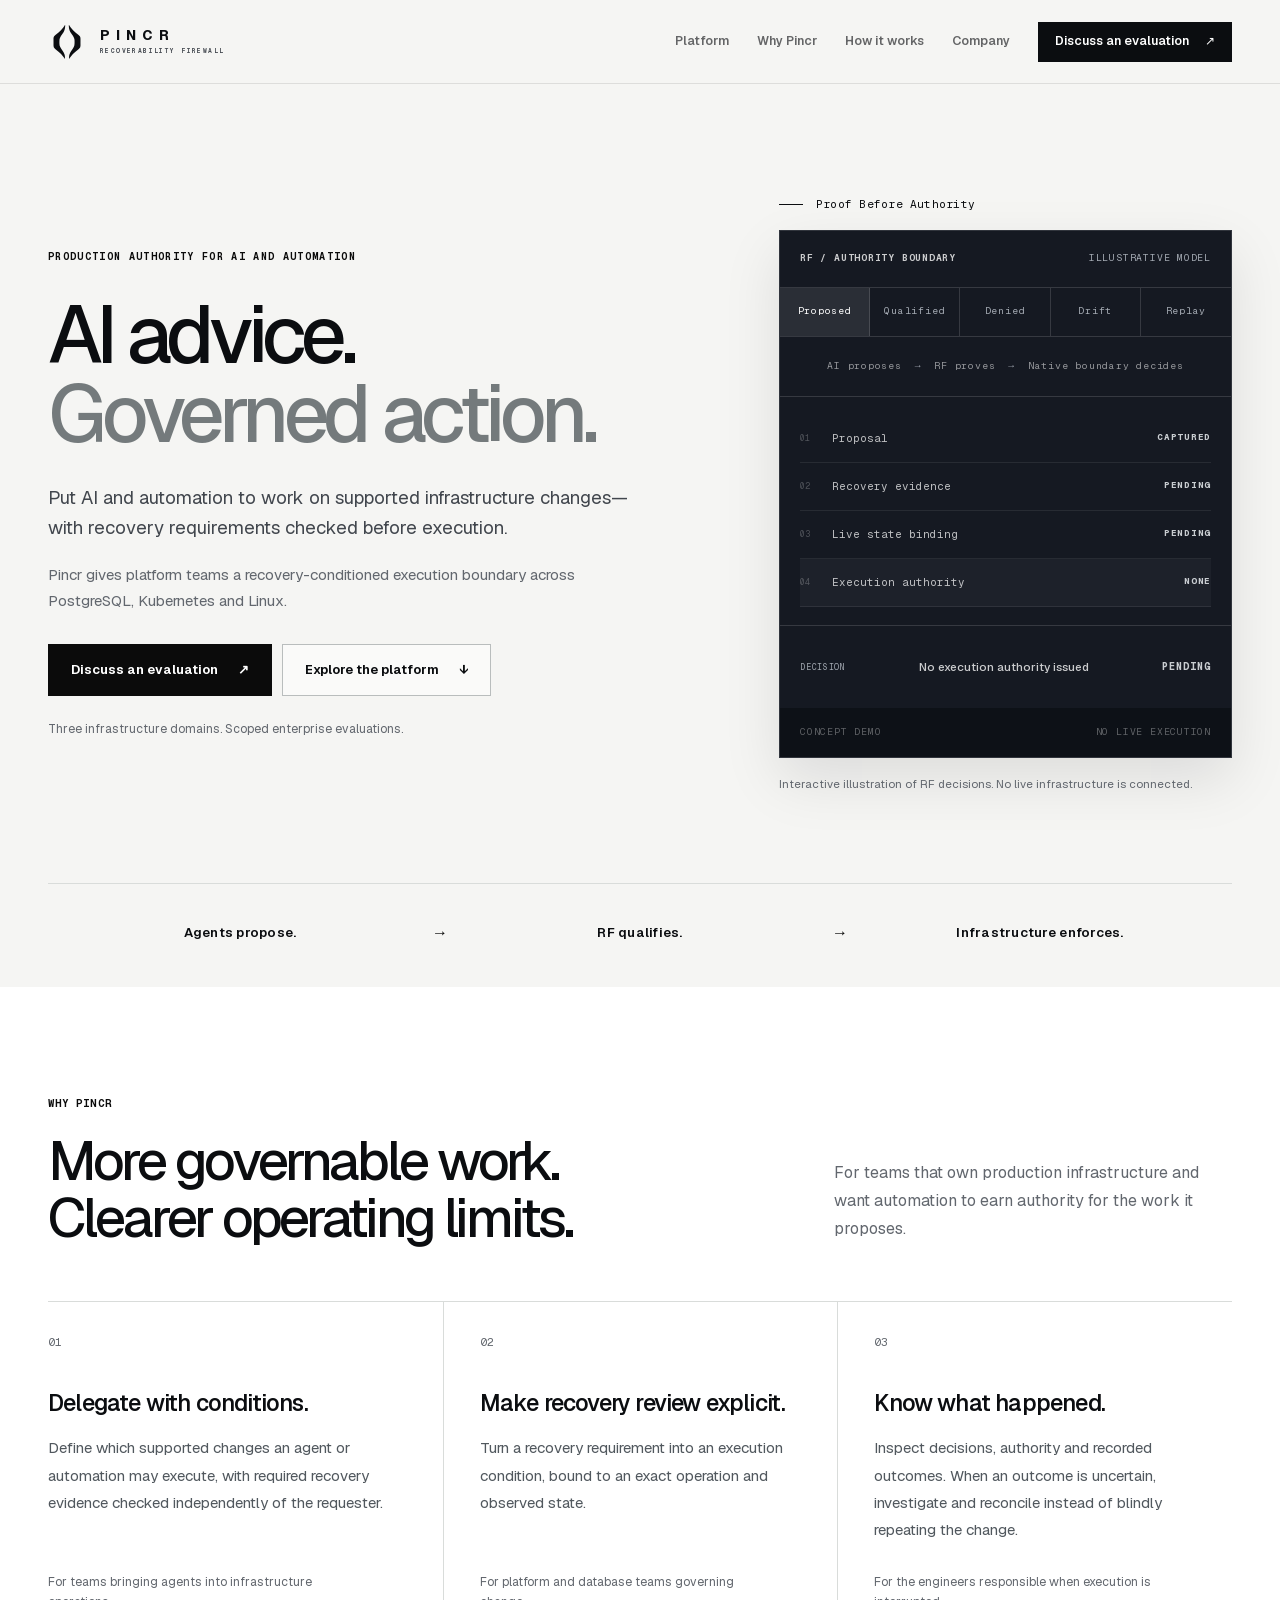
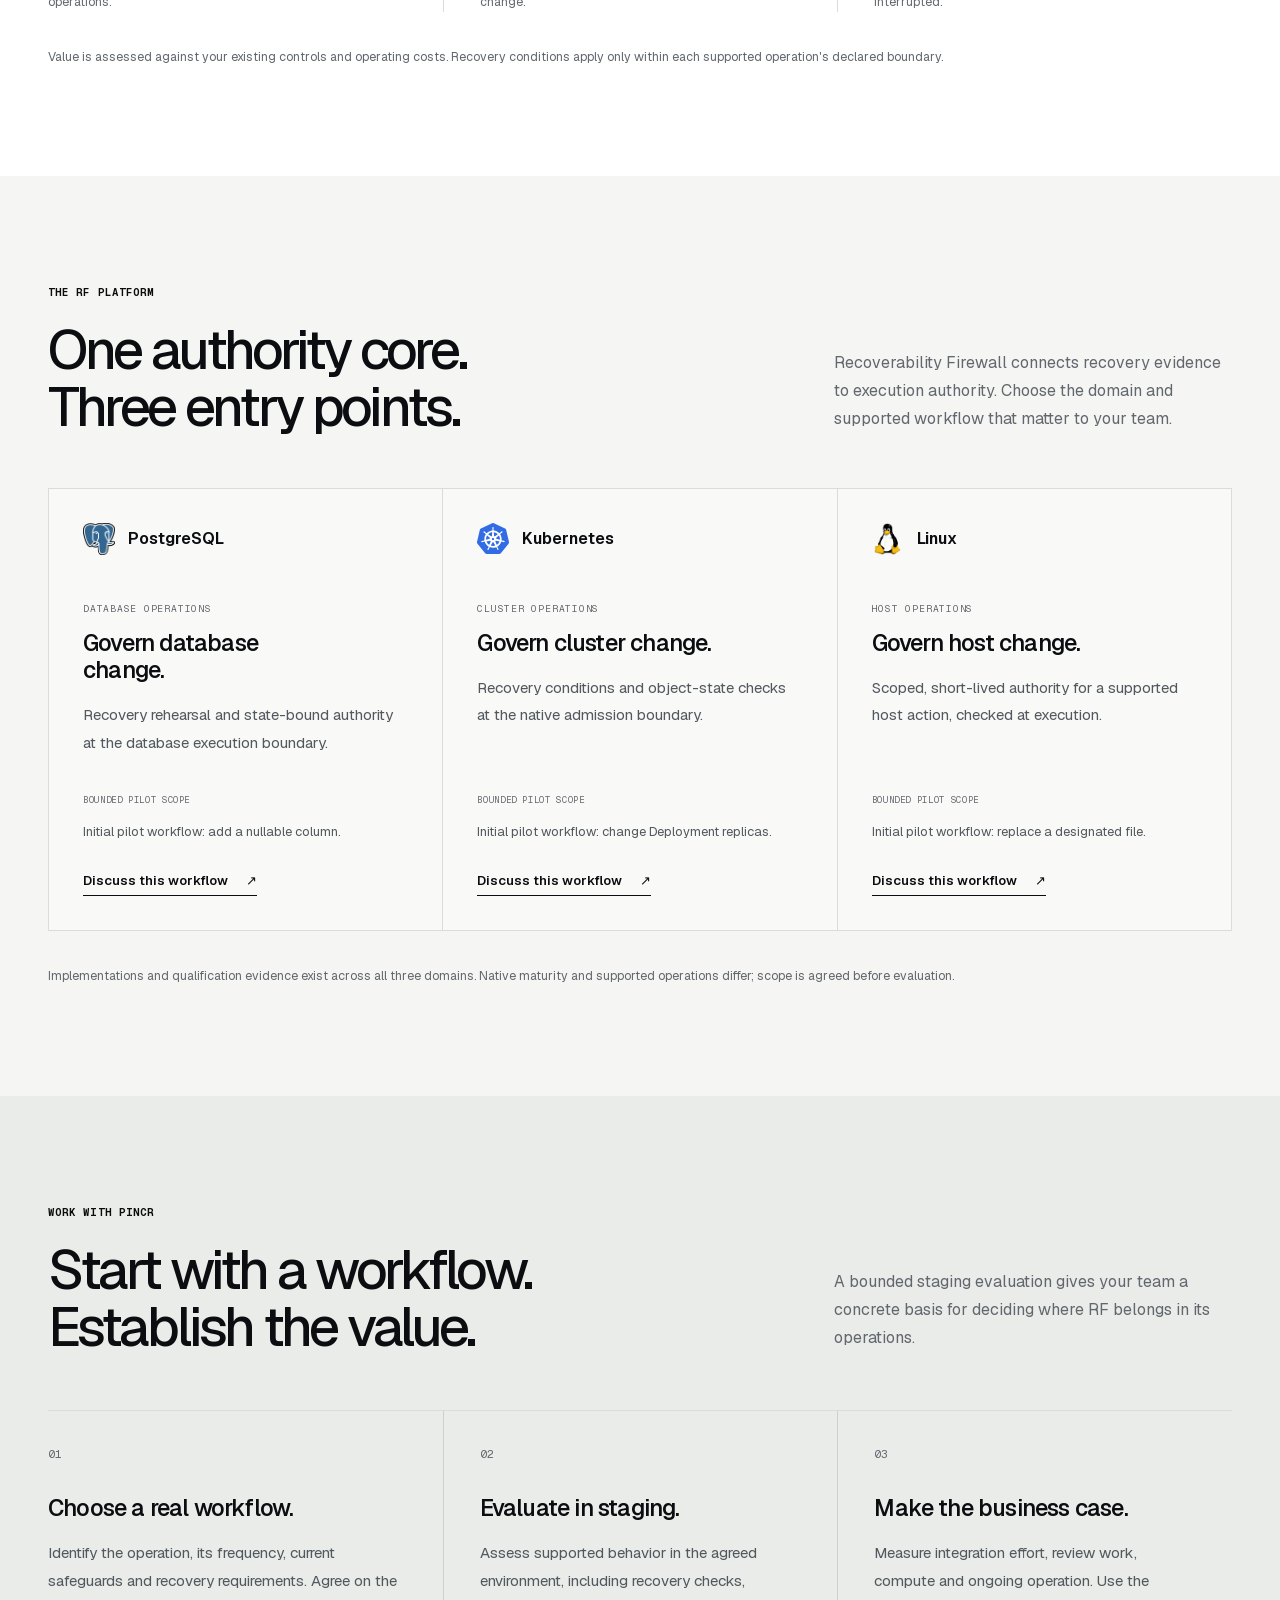
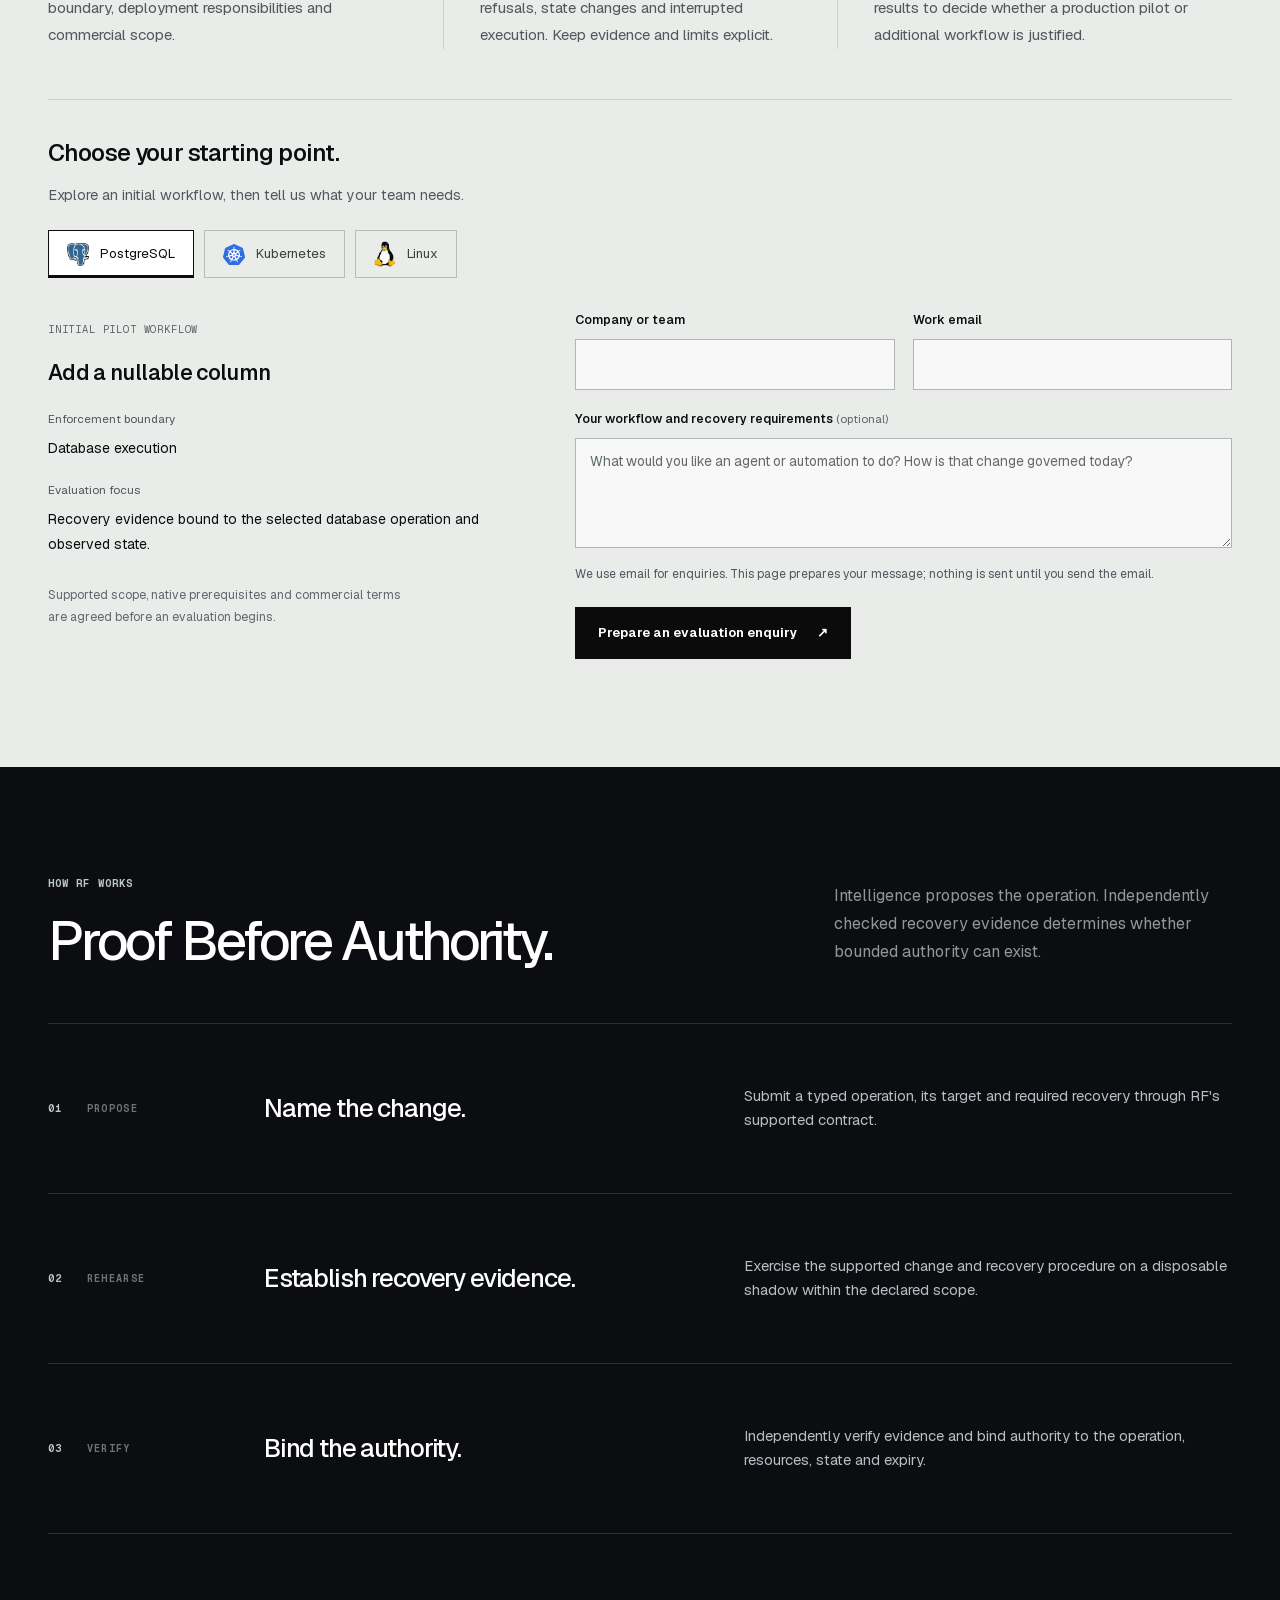
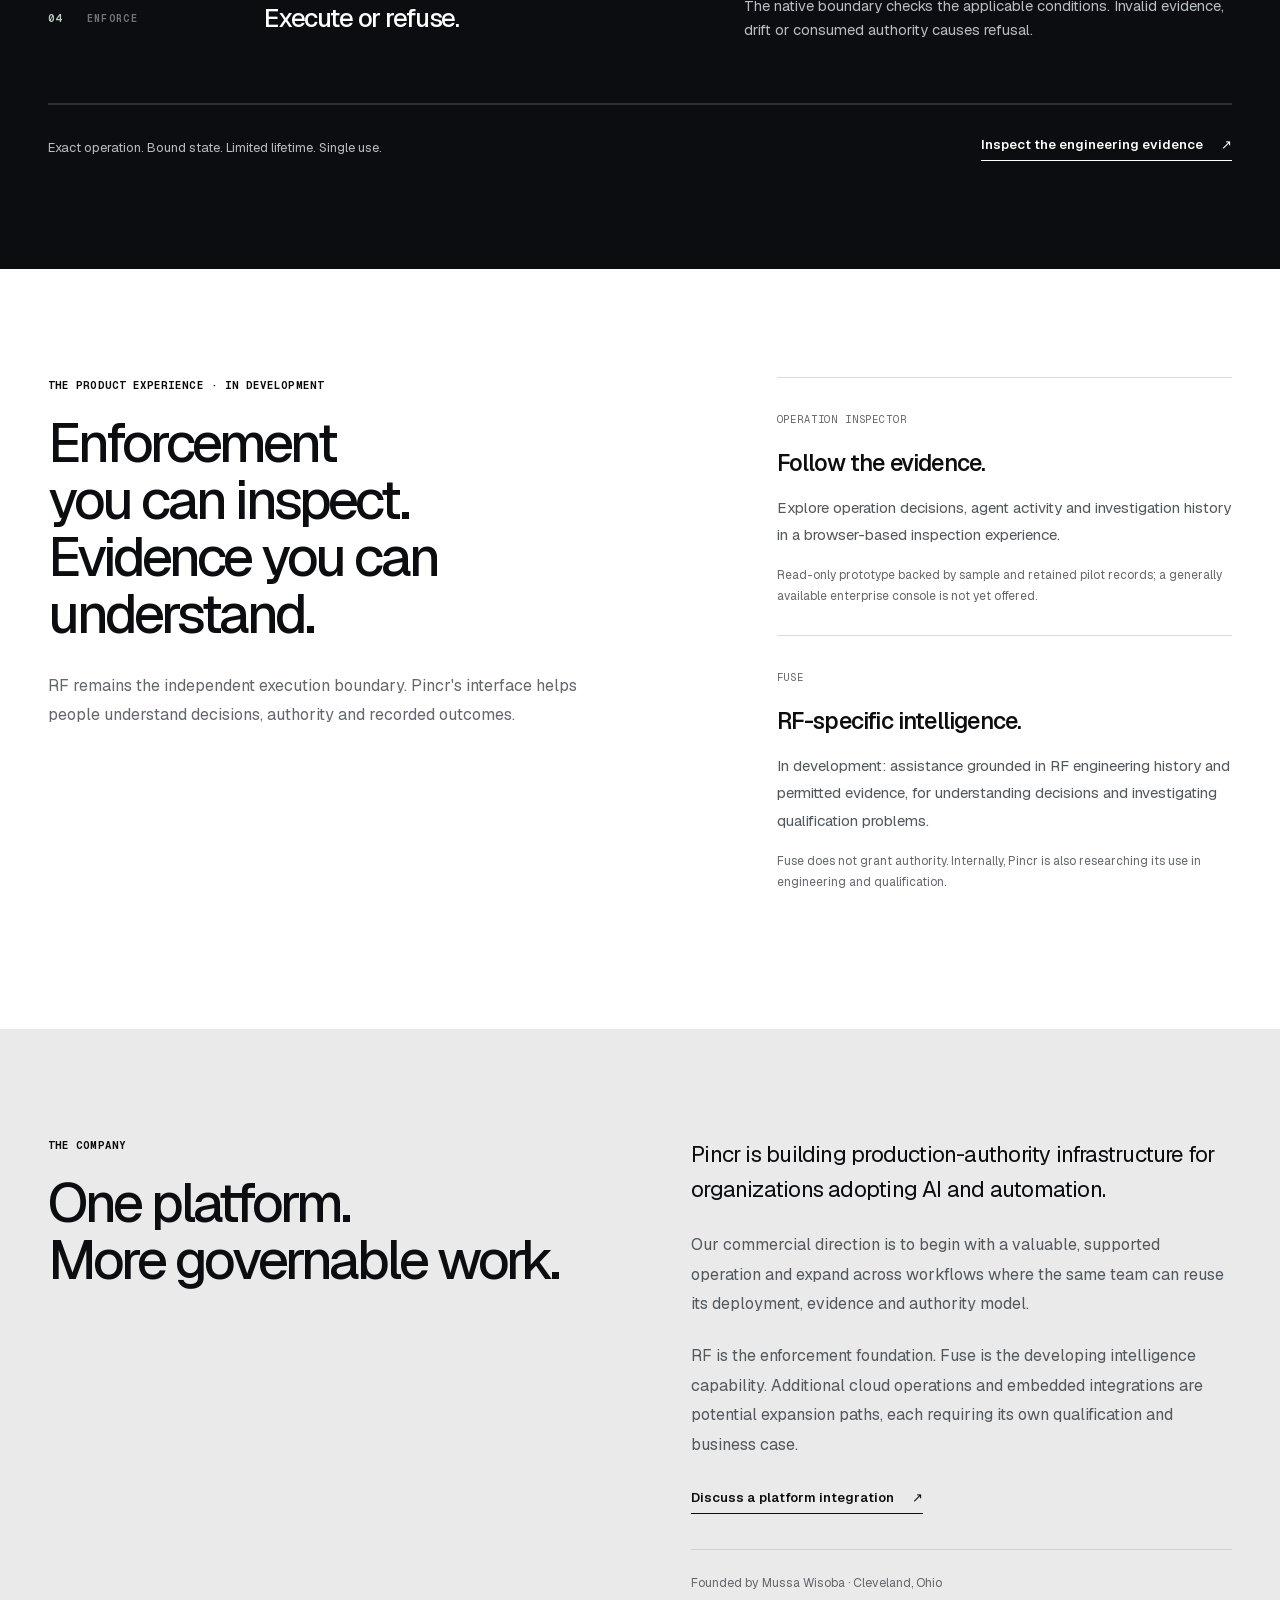
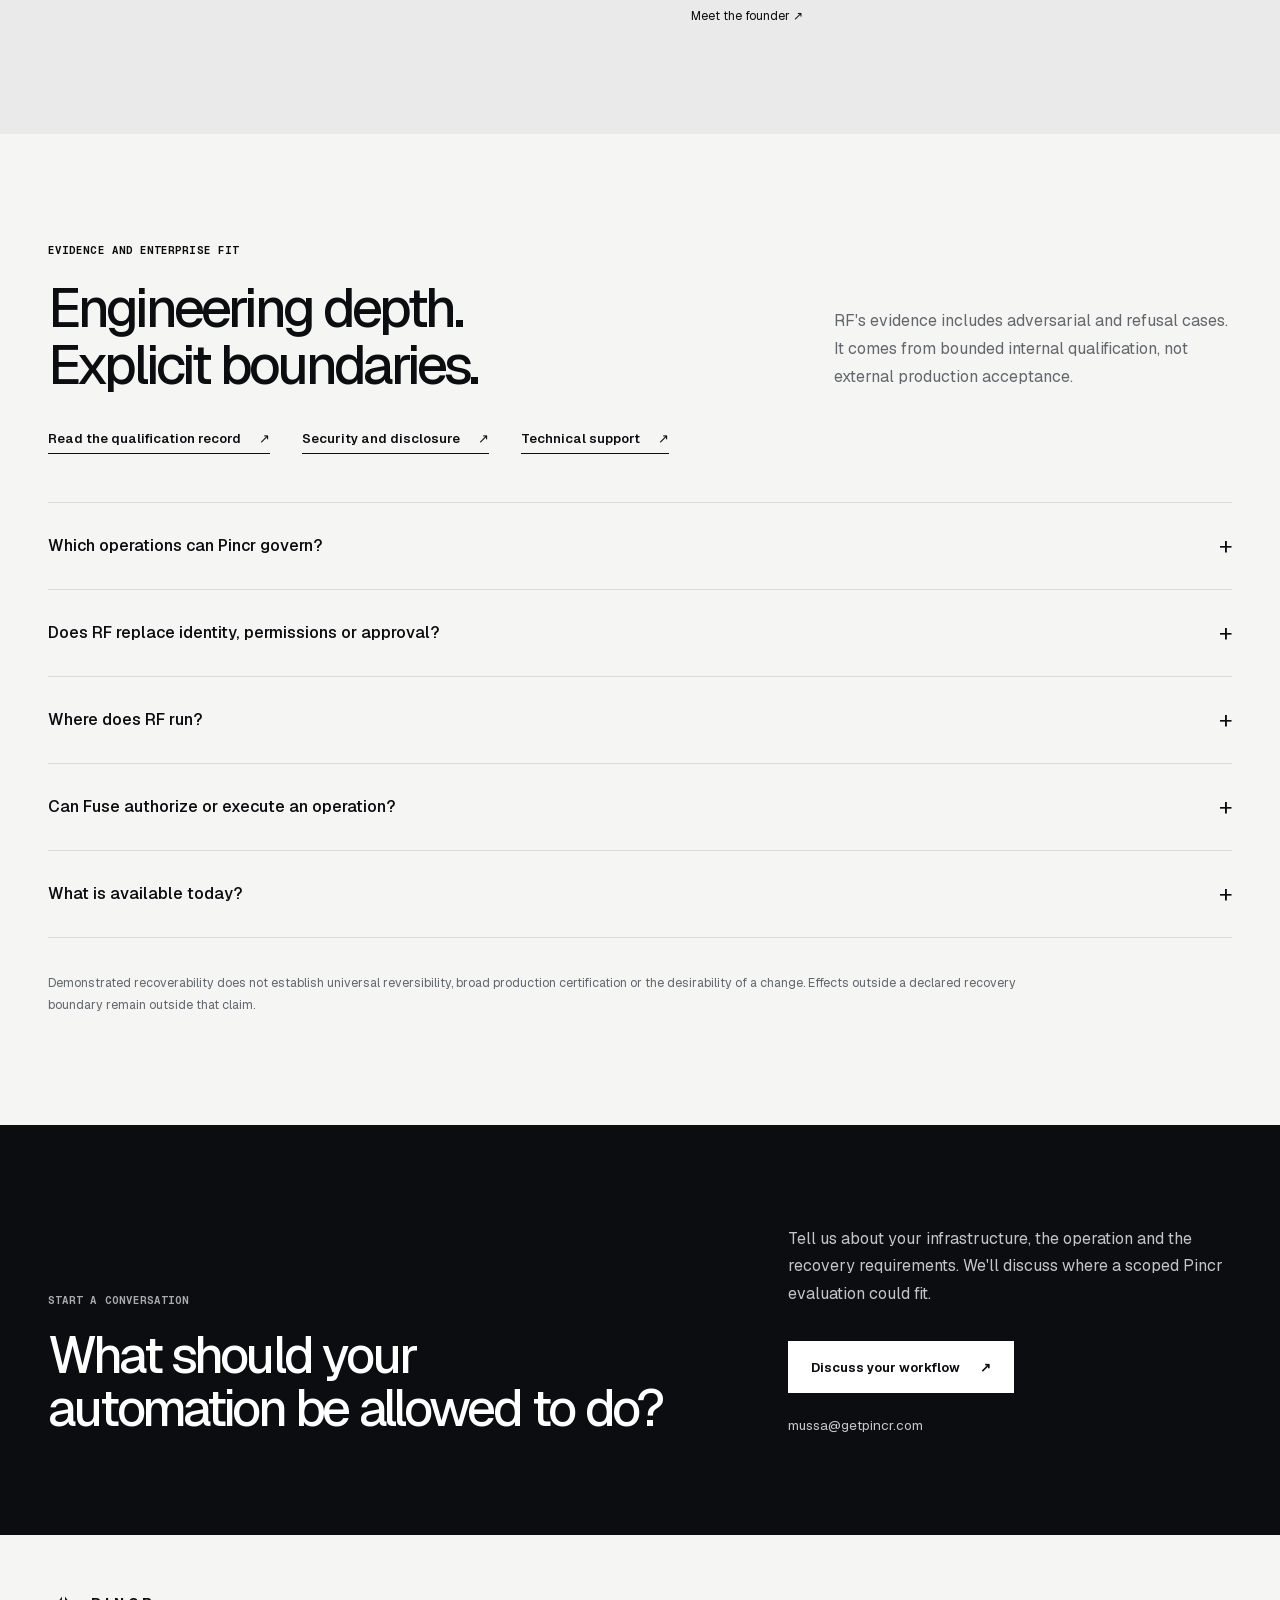
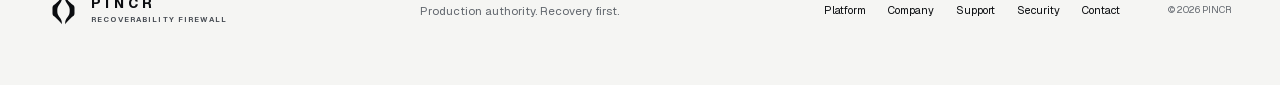
==== commit 25f5b819: "Stabilize section navigation and reduce scrolling repaint overhead" ====
--- a/index.html
+++ b/index.html
@@ -1,4 +1,4 @@
-<!DOCTYPE html><html lang="en"><head><meta charSet="utf-8"/><meta name="viewport" content="width=device-width, initial-scale=1"/><link rel="stylesheet" href="/assets/index-CZGfFsXD.css" data-rsc-css-href="/assets/index-CZGfFsXD.css" data-precedence="vite-rsc/importer-resources"/><link rel="modulepreload" href="/assets/layout-segment-context-C2MsLUaR.js" crossorigin=""/><link rel="modulepreload" href="/assets/rolldown-runtime-S-ySWqyJ.js" crossorigin=""/><link rel="modulepreload" href="/assets/index-BgbfuZ9f.js" crossorigin=""/><link rel="modulepreload" href="/assets/framework-DjPHiq1u.js" crossorigin=""/><link rel="modulepreload" href="/assets/section-link-CXamJEDx.js" crossorigin=""/><link rel="modulepreload" href="/assets/decision-console-5xdjB3SO.js" crossorigin=""/><link rel="modulepreload" href="/assets/image-_bG3bnXV.js" crossorigin=""/><link rel="modulepreload" href="/assets/workflow-link-E0m5n-fd.js" crossorigin=""/><link rel="modulepreload" href="/assets/evaluation-enquiry-DidjOstm.js" crossorigin=""/><title>PINCR | Governed infrastructure operations for AI and automation</title><meta name="description" content="Pincr helps platform teams govern supported infrastructure changes across PostgreSQL, Kubernetes and Linux. Explore Recoverability Firewall, Fuse and scoped enterprise evaluations."/><meta property="og:title" content="PINCR | AI advice. Governed action."/><meta property="og:description" content="Recovery-conditioned execution authority for supported PostgreSQL, Kubernetes and Linux operations. Discuss a scoped enterprise evaluation."/><meta property="og:url" content="https://getpincr.com"/><meta property="og:site_name" content="PINCR"/><meta property="og:type" content="website"/><meta property="og:image" content="https://getpincr.com/og-pincr-commercial-20261025.png"/><meta property="og:image:width" content="1200"/><meta property="og:image:height" content="630"/><meta property="og:image:alt" content="PINCR | AI advice. Governed action."/><meta name="twitter:card" content="summary_large_image"/><meta name="twitter:title" content="PINCR | AI advice. Governed action."/><meta name="twitter:description" content="Put AI and automation to work on supported infrastructure changes, with recovery requirements checked before execution."/><meta name="twitter:image" content="https://getpincr.com/og-pincr-commercial-20261025.png"/><link rel="shortcut icon" href="https://getpincr.com/favicon.ico?v=20260917"/><link rel="icon" href="https://getpincr.com/pincr-symbol.svg?v=20260917" type="image/svg+xml"/><link rel="icon" href="https://getpincr.com/favicon.ico?v=20260917" sizes="any"/><link rel="icon" href="https://getpincr.com/pincr-symbol.png?v=20260917" sizes="512x512" type="image/png"/><link rel="apple-touch-icon" href="https://getpincr.com/apple-touch-icon.png?v=20260917"/><link rel="canonical" href="https://getpincr.com/"/><script>self.__VINEXT_RSC_PARAMS__={}</script><script>self.__VINEXT_RSC_NAV__={"pathname":"/","searchParams":[]}</script><link rel="modulepreload" href="/assets/index-BgbfuZ9f.js" />
+<!DOCTYPE html><html lang="en"><head><meta charSet="utf-8"/><meta name="viewport" content="width=device-width, initial-scale=1"/><link rel="stylesheet" href="/assets/index-SMlhXPPJ.css" data-rsc-css-href="/assets/index-SMlhXPPJ.css" data-precedence="vite-rsc/importer-resources"/><link rel="modulepreload" href="/assets/layout-segment-context-CWPa5wWU.js" crossorigin=""/><link rel="modulepreload" href="/assets/rolldown-runtime-S-ySWqyJ.js" crossorigin=""/><link rel="modulepreload" href="/assets/index-DMExIYw7.js" crossorigin=""/><link rel="modulepreload" href="/assets/framework-DjPHiq1u.js" crossorigin=""/><link rel="modulepreload" href="/assets/section-link-DhbKQ0JC.js" crossorigin=""/><link rel="modulepreload" href="/assets/decision-console-5xdjB3SO.js" crossorigin=""/><link rel="modulepreload" href="/assets/image-_bG3bnXV.js" crossorigin=""/><link rel="modulepreload" href="/assets/workflow-link-C0HeL0N4.js" crossorigin=""/><link rel="modulepreload" href="/assets/evaluation-enquiry-DidjOstm.js" crossorigin=""/><title>PINCR | Governed infrastructure operations for AI and automation</title><meta name="description" content="Pincr helps platform teams govern supported infrastructure changes across PostgreSQL, Kubernetes and Linux. Explore Recoverability Firewall, Fuse and scoped enterprise evaluations."/><meta property="og:title" content="PINCR | AI advice. Governed action."/><meta property="og:description" content="Recovery-conditioned execution authority for supported PostgreSQL, Kubernetes and Linux operations. Discuss a scoped enterprise evaluation."/><meta property="og:url" content="https://getpincr.com"/><meta property="og:site_name" content="PINCR"/><meta property="og:type" content="website"/><meta property="og:image" content="https://getpincr.com/og-pincr-commercial-20261025.png"/><meta property="og:image:width" content="1200"/><meta property="og:image:height" content="630"/><meta property="og:image:alt" content="PINCR | AI advice. Governed action."/><meta name="twitter:card" content="summary_large_image"/><meta name="twitter:title" content="PINCR | AI advice. Governed action."/><meta name="twitter:description" content="Put AI and automation to work on supported infrastructure changes, with recovery requirements checked before execution."/><meta name="twitter:image" content="https://getpincr.com/og-pincr-commercial-20261025.png"/><link rel="shortcut icon" href="https://getpincr.com/favicon.ico?v=20260917"/><link rel="icon" href="https://getpincr.com/pincr-symbol.svg?v=20260917" type="image/svg+xml"/><link rel="icon" href="https://getpincr.com/favicon.ico?v=20260917" sizes="any"/><link rel="icon" href="https://getpincr.com/pincr-symbol.png?v=20260917" sizes="512x512" type="image/png"/><link rel="apple-touch-icon" href="https://getpincr.com/apple-touch-icon.png?v=20260917"/><link rel="canonical" href="https://getpincr.com/"/><script>self.__VINEXT_RSC_PARAMS__={}</script><script>self.__VINEXT_RSC_NAV__={"pathname":"/","searchParams":[]}</script><link rel="modulepreload" href="/assets/index-DMExIYw7.js" />
 <link rel="preload" href="/assets/_vinext_fonts/geist-8ac0455e797f/geist-ff2310f5.woff2" as="font" type="font/woff2" crossorigin />
 <link rel="preload" href="/assets/_vinext_fonts/geist-8ac0455e797f/geist-875ccdd4.woff2" as="font" type="font/woff2" crossorigin />
 <link rel="preload" href="/assets/_vinext_fonts/geist-8ac0455e797f/geist-52306abf.woff2" as="font" type="font/woff2" crossorigin />
@@ -119,4 +119,4 @@
 
 .__variable_geist_mono_1ikzmhz { --font-geist-mono: 'Geist Mono', sans-serif; }
 </style>
-</head><body class="__variable_geist_0h4idih __variable_geist_mono_1ikzmhz"><a href="#main-content" class="skip-link">Skip to content</a><header class="site-header commercial-header"><a href="#top" class="brand" aria-label="PINCR home"><svg aria-hidden="true" class="brand-symbol" focusable="false" viewBox="0 0 64 64" xmlns="http://www.w3.org/2000/svg"><path d="M 28.53 3.50 C 27.80 5.01 26.71 6.31 25.74 7.67 C 23.40 10.95 20.36 13.72 17.28 16.29 C 15.84 17.49 14.43 18.70 13.00 19.90 C 12.10 20.67 11.06 21.43 10.37 22.41 C 9.28 23.97 9.26 25.58 9.26 27.41 C 9.26 28.62 9.26 29.82 9.27 31.03 C 9.27 32.79 9.28 34.55 9.27 36.31 C 9.26 37.84 9.20 39.31 9.74 40.76 C 10.28 42.19 11.49 43.12 12.60 44.10 C 14.30 45.59 16.00 47.09 17.73 48.54 C 20.67 51.02 23.48 53.80 25.80 56.89 C 26.68 58.07 27.49 59.30 28.35 60.50 C 28.65 58.72 28.63 56.98 28.38 55.22 C 28.14 53.50 27.42 51.75 26.63 50.21 C 24.83 46.70 21.95 43.85 20.41 40.20 C 19.03 36.95 19.22 33.38 19.25 29.91 C 19.29 26.67 20.62 23.67 22.36 21.02 C 23.66 19.03 25.24 17.24 26.43 15.18 C 28.49 11.59 29.08 7.61 28.92 3.50 Z" fill="currentColor"></path><path d="M 35.47 3.50 C 36.20 5.01 37.29 6.31 38.26 7.67 C 40.60 10.95 43.64 13.72 46.72 16.29 C 48.16 17.49 49.57 18.70 51.00 19.90 C 51.90 20.67 52.94 21.43 53.63 22.41 C 54.72 23.97 54.74 25.58 54.74 27.41 C 54.74 28.62 54.74 29.82 54.73 31.03 C 54.73 32.79 54.72 34.55 54.73 36.31 C 54.74 37.84 54.80 39.31 54.26 40.76 C 53.72 42.19 52.51 43.12 51.40 44.10 C 49.70 45.59 48.00 47.09 46.27 48.54 C 43.33 51.02 40.52 53.80 38.20 56.89 C 37.32 58.07 36.51 59.30 35.65 60.50 C 35.35 58.72 35.37 56.98 35.62 55.22 C 35.86 53.50 36.58 51.75 37.37 50.21 C 39.17 46.70 42.05 43.85 43.59 40.20 C 44.97 36.95 44.78 33.38 44.75 29.91 C 44.71 26.67 43.38 23.67 41.64 21.02 C 40.34 19.03 38.76 17.24 37.57 15.18 C 35.51 11.59 34.92 7.61 35.08 3.50 Z" fill="currentColor"></path></svg><span class="brand-type"><strong>PINCR</strong><span>RECOVERABILITY FIREWALL</span></span></a><nav aria-label="Primary navigation"><a href="#platform">Platform</a><a href="#value">Why Pincr</a><a href="#mechanism">How it works</a><a href="#company">Company</a><a href="#evaluation" class="nav-cta">Discuss an evaluation <span aria-hidden="true">↗</span></a></nav></header><main class="business-home" id="main-content"><section class="hero" id="top"><div class="hero-grid shell"><div class="hero-copy"><p class="eyebrow">Production authority for AI and automation</p><h1>AI advice.<span>Governed action.</span></h1><p class="hero-lede">Put AI and automation to work on supported infrastructure changes—with recovery requirements checked before execution.</p><p class="hero-sub">Pincr gives platform teams a recovery-conditioned execution boundary across PostgreSQL, Kubernetes and Linux.</p><div class="hero-actions"><a href="#evaluation" class="button button-primary">Discuss an evaluation <span aria-hidden="true">↗</span></a><a href="#platform" class="button button-secondary">Explore the platform <span aria-hidden="true">↓</span></a></div><p class="commercial-stage">Three infrastructure domains. Scoped enterprise evaluations.</p></div><div class="hero-product"><p class="product-caption"><span class="caption-rule"></span> Proof Before Authority</p><section class="decision-console  is-pending" aria-label="Recoverability Firewall decision model"><div class="console-head"><span>RF / AUTHORITY BOUNDARY</span><small>ILLUSTRATIVE MODEL</small></div><div class="console-tabs" role="tablist" aria-label="Decision outcomes"><button id="outcome-tab-proposal" type="button" role="tab" aria-controls="outcome-panel" aria-selected="true" tabindex="0">Proposed</button><button id="outcome-tab-permit" type="button" role="tab" aria-controls="outcome-panel" aria-selected="false" tabindex="-1">Qualified</button><button id="outcome-tab-recovery" type="button" role="tab" aria-controls="outcome-panel" aria-selected="false" tabindex="-1">Denied</button><button id="outcome-tab-drift" type="button" role="tab" aria-controls="outcome-panel" aria-selected="false" tabindex="-1">Drift</button><button id="outcome-tab-replay" type="button" role="tab" aria-controls="outcome-panel" aria-selected="false" tabindex="-1">Replay</button></div><div class="console-panel" id="outcome-panel" role="tabpanel" aria-labelledby="outcome-tab-proposal"><div class="console-flow" aria-label="Authority sequence"><span>AI proposes</span><i>→</i><span>RF proves</span><i>→</i><span>Native boundary decides</span></div><div class="console-rows"><div class=""><span>01</span><code>Proposal</code><strong class="">CAPTURED</strong></div><div class=""><span>02</span><code>Recovery evidence</code><strong class="">PENDING</strong></div><div class=""><span>03</span><code>Live state binding</code><strong class="">PENDING</strong></div><div class="row-active"><span>04</span><code>Execution authority</code><strong class="">NONE</strong></div></div><div class="console-verdict" aria-live="polite"><span>DECISION</span><strong>No execution authority issued</strong><b>PENDING</b></div></div><div class="console-foot"><span>CONCEPT DEMO</span><span>NO LIVE EXECUTION</span></div></section><p class="illustration-note">Interactive illustration of RF decisions. No live infrastructure is connected.</p></div></div><div class="hero-principle shell" aria-label="How the platform works"><p>Agents propose.</p><span aria-hidden="true">→</span><p>RF qualifies.</p><span aria-hidden="true">→</span><p>Infrastructure enforces.</p></div></section><section class="section value-section" id="value"><div class="shell"><div class="section-heading"><div><p class="section-kicker">Why Pincr</p><h2>More governable work.<br/>Clearer operating limits.</h2></div><p>For teams that own production infrastructure and want automation to earn authority for the work it proposes.</p></div><div class="value-grid"><article><span class="item-number">01</span><h3>Delegate with conditions.</h3><p>Define which supported changes an agent or automation may execute, with required recovery evidence checked independently of the requester.</p><small>For teams bringing agents into infrastructure operations.</small></article><article><span class="item-number">02</span><h3>Make recovery review explicit.</h3><p>Turn a recovery requirement into an execution condition, bound to an exact operation and observed state.</p><small>For platform and database teams governing change.</small></article><article><span class="item-number">03</span><h3>Know what happened.</h3><p>Inspect decisions, authority and recorded outcomes. When an outcome is uncertain, investigate and reconcile instead of blindly repeating the change.</p><small>For the engineers responsible when execution is interrupted.</small></article></div><p class="commercial-footnote">Value is assessed against your existing controls and operating costs. Recovery conditions apply only within each supported operation&#x27;s declared boundary.</p></div></section><section class="section platform-section" id="platform"><div class="shell"><div class="section-heading"><div><p class="section-kicker">The RF platform</p><h2>One authority core.<br/>Three entry points.</h2></div><p>Recoverability Firewall connects recovery evidence to execution authority. Choose the domain and supported workflow that matter to your team.</p></div><div class="domain-grid"><article><div class="domain-name"><img src="/domains/postgresql.png" alt="" width="32" height="32" loading="lazy" decoding="async" srcSet="/domains/postgresql.png 32w" data-nimg="1"/><span>PostgreSQL</span></div><p class="domain-label">DATABASE OPERATIONS</p><h3>Govern database change.</h3><p>Recovery rehearsal and state-bound authority at the database execution boundary.</p><div class="domain-scope"><small>BOUNDED PILOT SCOPE</small><p>Initial pilot workflow: add a nullable column.</p></div><a class="text-link" href="#evaluation-request">Discuss this workflow <span aria-hidden="true">↗</span></a></article><article><div class="domain-name"><img src="/domains/kubernetes.svg" alt="" width="32" height="32" loading="lazy" decoding="async" srcSet="/domains/kubernetes.svg 32w" data-nimg="1"/><span>Kubernetes</span></div><p class="domain-label">CLUSTER OPERATIONS</p><h3>Govern cluster change.</h3><p>Recovery conditions and object-state checks at the native admission boundary.</p><div class="domain-scope"><small>BOUNDED PILOT SCOPE</small><p>Initial pilot workflow: change Deployment replicas.</p></div><a class="text-link" href="#evaluation-request">Discuss this workflow <span aria-hidden="true">↗</span></a></article><article><div class="domain-name"><img src="/domains/linux-tux.png" alt="" width="32" height="32" loading="lazy" decoding="async" srcSet="/domains/linux-tux.png 32w" data-nimg="1"/><span>Linux</span></div><p class="domain-label">HOST OPERATIONS</p><h3>Govern host change.</h3><p>Scoped, short-lived authority for a supported host action, checked at execution.</p><div class="domain-scope"><small>BOUNDED PILOT SCOPE</small><p>Initial pilot workflow: replace a designated file.</p></div><a class="text-link" href="#evaluation-request">Discuss this workflow <span aria-hidden="true">↗</span></a></article></div><p class="commercial-footnote">Implementations and qualification evidence exist across all three domains. Native maturity and supported operations differ; scope is agreed before evaluation.</p></div></section><section class="section evaluation-section" id="evaluation"><div class="shell"><div class="section-heading"><div><p class="section-kicker">Work with Pincr</p><h2>Start with a workflow.<br/>Establish the value.</h2></div><p>A bounded staging evaluation gives your team a concrete basis for deciding where RF belongs in its operations.</p></div><div class="evaluation-grid"><article><span class="item-number">01</span><h3>Choose a real workflow.</h3><p>Identify the operation, its frequency, current safeguards and recovery requirements. Agree on the boundary, deployment responsibilities and commercial scope.</p></article><article><span class="item-number">02</span><h3>Evaluate in staging.</h3><p>Assess supported behavior in the agreed environment, including recovery checks, refusals, state changes and interrupted execution. Keep evidence and limits explicit.</p></article><article><span class="item-number">03</span><h3>Make the business case.</h3><p>Measure integration effort, review work, compute and ongoing operation. Use the results to decide whether a production pilot or additional workflow is justified.</p></article></div><div class="enquiry" id="evaluation-request"><h3>Choose your starting point.</h3><p class="enquiry-intro">Explore an initial workflow, then tell us what your team needs.</p><div class="workflow-choices" role="group" aria-label="Evaluation domain"><button type="button" aria-pressed="true"><img src="/domains/postgresql.png" alt="" width="22" height="22" loading="lazy" decoding="async" srcSet="/domains/postgresql.png 22w" data-nimg="1"/>PostgreSQL</button><button type="button" aria-pressed="false"><img src="/domains/kubernetes.svg" alt="" width="22" height="22" loading="lazy" decoding="async" srcSet="/domains/kubernetes.svg 22w" data-nimg="1"/>Kubernetes</button><button type="button" aria-pressed="false"><img src="/domains/linux-tux.png" alt="" width="22" height="22" loading="lazy" decoding="async" srcSet="/domains/linux-tux.png 22w" data-nimg="1"/>Linux</button></div><div class="enquiry-grid"><div class="workflow-detail" aria-live="polite"><span class="feature-tag">INITIAL PILOT WORKFLOW</span><h4>Add a nullable column</h4><dl><div><dt>Enforcement boundary</dt><dd>Database execution</dd></div><div><dt>Evaluation focus</dt><dd>Recovery evidence bound to the selected database operation and observed state.</dd></div></dl><p>Supported scope, native prerequisites and commercial terms are agreed before an evaluation begins.</p></div><form aria-label="Evaluation enquiry"><div class="enquiry-fields"><label for="enquiry-company">Company or team<input id="enquiry-company" required="" maxLength="120" autoComplete="organization" name="company"/></label><label for="enquiry-email">Work email<input id="enquiry-email" type="email" required="" maxLength="254" autoComplete="email" name="email"/></label></div><label for="enquiry-details">Your workflow and recovery requirements <span>(optional)</span><textarea id="enquiry-details" name="details" maxLength="1500" rows="3" placeholder="What would you like an agent or automation to do? How is that change governed today?"></textarea></label><p class="enquiry-privacy">We use email for enquiries. This page prepares your message; nothing is sent until you send the email.</p><button class="button button-primary" type="submit">Prepare an evaluation enquiry <span aria-hidden="true">↗</span></button></form></div></div></div></section><section class="mechanism section section-dark" id="mechanism"><div class="shell"><div class="section-heading"><div><p class="section-kicker">How RF works</p><h2>Proof Before Authority.</h2></div><p>Intelligence proposes the operation. Independently checked recovery evidence determines whether bounded authority can exist.</p></div><div class="protocol-list"><article><div class="protocol-index"><span>01</span><small>Propose</small></div><h3>Name the change.</h3><p>Submit a typed operation, its target and required recovery through RF&#x27;s supported contract.</p></article><article><div class="protocol-index"><span>02</span><small>Rehearse</small></div><h3>Establish recovery evidence.</h3><p>Exercise the supported change and recovery procedure on a disposable shadow within the declared scope.</p></article><article><div class="protocol-index"><span>03</span><small>Verify</small></div><h3>Bind the authority.</h3><p>Independently verify evidence and bind authority to the operation, resources, state and expiry.</p></article><article><div class="protocol-index"><span>04</span><small>Enforce</small></div><h3>Execute or refuse.</h3><p>The native boundary checks the applicable conditions. Invalid evidence, drift or consumed authority causes refusal.</p></article></div><div class="mechanism-bottom"><p>Exact operation. Bound state. Limited lifetime. Single use.</p><a class="text-link" href="/qualification/">Inspect the engineering evidence <span aria-hidden="true">↗</span></a></div></div></section><section class="section experience-section" id="experience"><div class="shell experience-grid"><div><p class="section-kicker">The product experience · In development</p><h2>Enforcement you can inspect.<br/>Evidence you can understand.</h2><p class="experience-copy">RF remains the independent execution boundary. Pincr&#x27;s interface helps people understand decisions, authority and recorded outcomes.</p></div><div class="experience-features"><article><span class="feature-tag">OPERATION INSPECTOR</span><h3>Follow the evidence.</h3><p>Explore operation decisions, agent activity and investigation history in a browser-based inspection experience.</p><small>Read-only prototype backed by sample and retained pilot records; a generally available enterprise console is not yet offered.</small></article><article><span class="feature-tag">FUSE</span><h3>RF-specific intelligence.</h3><p>In development: assistance grounded in RF engineering history and permitted evidence, for understanding decisions and investigating qualification problems.</p><small>Fuse does not grant authority. Internally, Pincr is also researching its use in engineering and qualification.</small></article></div></div></section><section class="section company-section" id="company"><div class="shell company-grid"><div><p class="section-kicker">The company</p><h2>One platform.<br/>More governable work.</h2></div><div class="company-copy"><p class="large-copy">Pincr is building production-authority infrastructure for organizations adopting AI and automation.</p><p>Our commercial direction is to begin with a valuable, supported operation and expand across workflows where the same team can reuse its deployment, evidence and authority model.</p><p>RF is the enforcement foundation. Fuse is the developing intelligence capability. Additional cloud operations and embedded integrations are potential expansion paths, each requiring its own qualification and business case.</p><a class="text-link" href="mailto:mussa@getpincr.com?subject=Pincr%20platform%20integration">Discuss a platform integration <span aria-hidden="true">↗</span></a><div class="founder-line"><span>Founded by Mussa Wisoba · Cleveland, Ohio</span><a href="https://www.linkedin.com/in/mussa-wisoba-413b351b2/" target="_blank" rel="noreferrer">Meet the founder <span aria-hidden="true">↗</span></a></div></div></div></section><section class="section trust-section" id="boundaries"><div class="shell"><div class="section-heading"><div><p class="section-kicker">Evidence and enterprise fit</p><h2>Engineering depth.<br/>Explicit boundaries.</h2></div><p>RF&#x27;s evidence includes adversarial and refusal cases. It comes from bounded internal qualification, not external production acceptance.</p></div><div class="trust-links"><a class="text-link" href="/qualification/">Read the qualification record <span aria-hidden="true">↗</span></a><a class="text-link" href="/security/">Security and disclosure <span aria-hidden="true">↗</span></a><a class="text-link" href="/support/">Technical support <span aria-hidden="true">↗</span></a></div><div class="faq-list"><details><summary>Which operations can Pincr govern?<span aria-hidden="true">+</span></summary><p>The current runnable pilot supports narrow operation classes across PostgreSQL, Kubernetes and Linux. The initial examples are adding a nullable column, setting Deployment replicas and replacing a designated file. Coverage and native qualification differ by domain. Each evaluation defines its exact supported scope; this is not arbitrary SQL, shell or cloud-command execution.</p></details><details><summary>Does RF replace identity, permissions or approval?<span aria-hidden="true">+</span></summary><p>RF adds a recovery requirement to the execution decision. Identity, organizational policy and other approvals still apply. Demonstrated recoverability does not establish that a change is desirable or that every consequence is covered. Alternative execution routes must also be controlled for the governed boundary to be effective.</p></details><details><summary>Where does RF run?<span aria-hidden="true">+</span></summary><p>RF enforcement operates through its native infrastructure integrations. The intended enterprise model combines customer-deployed enforcement with a web inspection experience. Deployment, credentials, evidence handling and operating responsibilities are agreed for each evaluation. A generally available hosted enterprise console is not being offered here.</p></details><details><summary>Can Fuse authorize or execute an operation?<span aria-hidden="true">+</span></summary><p>No. Fuse is an RF-specialist intelligence capability in development. Its customer-facing role is to help explain permitted records and evidence. It does not qualify its own recommendations or grant execution authority. RF functions independently of Fuse.</p></details><details><summary>What is available today?<span aria-hidden="true">+</span></summary><p>Pincr is developing the platform and discussing scoped enterprise evaluations. Technical evidence comes from bounded internal qualification; no external production acceptance or formal design partners are established. Start with a conversation about your workflow and an agreed staging scope.</p></details></div><p class="commercial-footnote">Demonstrated recoverability does not establish universal reversibility, broad production certification or the desirability of a change. Effects outside a declared recovery boundary remain outside that claim.</p></div></section><section class="engage" id="engage"><div class="shell engage-grid"><div><p class="section-kicker">Start a conversation</p><h2>What should your<br/>automation be allowed to do?</h2></div><div class="engage-copy"><p>Tell us about your infrastructure, the operation and the recovery requirements. We&#x27;ll discuss where a scoped Pincr evaluation could fit.</p><a class="button button-light" href="mailto:mussa@getpincr.com?subject=Pincr%20enterprise%20evaluation&amp;body=Company%3A%0ARole%3A%0AInfrastructure%20domain%3A%0AOperation%20to%20evaluate%3A%0ACurrent%20change%20and%20recovery%20process%3A%0A">Discuss your workflow <span aria-hidden="true">↗</span></a><a class="founder-email" href="mailto:mussa@getpincr.com">mussa@getpincr.com</a></div></div></section></main><footer class="site-footer shell commercial-footer"><a href="#top" class="footer-brand"><svg aria-hidden="true" class="footer-symbol" focusable="false" viewBox="0 0 64 64" xmlns="http://www.w3.org/2000/svg"><path d="M 28.53 3.50 C 27.80 5.01 26.71 6.31 25.74 7.67 C 23.40 10.95 20.36 13.72 17.28 16.29 C 15.84 17.49 14.43 18.70 13.00 19.90 C 12.10 20.67 11.06 21.43 10.37 22.41 C 9.28 23.97 9.26 25.58 9.26 27.41 C 9.26 28.62 9.26 29.82 9.27 31.03 C 9.27 32.79 9.28 34.55 9.27 36.31 C 9.26 37.84 9.20 39.31 9.74 40.76 C 10.28 42.19 11.49 43.12 12.60 44.10 C 14.30 45.59 16.00 47.09 17.73 48.54 C 20.67 51.02 23.48 53.80 25.80 56.89 C 26.68 58.07 27.49 59.30 28.35 60.50 C 28.65 58.72 28.63 56.98 28.38 55.22 C 28.14 53.50 27.42 51.75 26.63 50.21 C 24.83 46.70 21.95 43.85 20.41 40.20 C 19.03 36.95 19.22 33.38 19.25 29.91 C 19.29 26.67 20.62 23.67 22.36 21.02 C 23.66 19.03 25.24 17.24 26.43 15.18 C 28.49 11.59 29.08 7.61 28.92 3.50 Z" fill="currentColor"></path><path d="M 35.47 3.50 C 36.20 5.01 37.29 6.31 38.26 7.67 C 40.60 10.95 43.64 13.72 46.72 16.29 C 48.16 17.49 49.57 18.70 51.00 19.90 C 51.90 20.67 52.94 21.43 53.63 22.41 C 54.72 23.97 54.74 25.58 54.74 27.41 C 54.74 28.62 54.74 29.82 54.73 31.03 C 54.73 32.79 54.72 34.55 54.73 36.31 C 54.74 37.84 54.80 39.31 54.26 40.76 C 53.72 42.19 52.51 43.12 51.40 44.10 C 49.70 45.59 48.00 47.09 46.27 48.54 C 43.33 51.02 40.52 53.80 38.20 56.89 C 37.32 58.07 36.51 59.30 35.65 60.50 C 35.35 58.72 35.37 56.98 35.62 55.22 C 35.86 53.50 36.58 51.75 37.37 50.21 C 39.17 46.70 42.05 43.85 43.59 40.20 C 44.97 36.95 44.78 33.38 44.75 29.91 C 44.71 26.67 43.38 23.67 41.64 21.02 C 40.34 19.03 38.76 17.24 37.57 15.18 C 35.51 11.59 34.92 7.61 35.08 3.50 Z" fill="currentColor"></path></svg><span class="footer-type"><strong>PINCR</strong><span>RECOVERABILITY FIREWALL</span></span></a><p>Production authority. Recovery first.</p><div><a href="#platform">Platform</a><a href="#company">Company</a><a href="/support/">Support</a><a href="/security/">Security</a><a href="mailto:mussa@getpincr.com?subject=Pincr%20enterprise%20evaluation&amp;body=Company%3A%0ARole%3A%0AInfrastructure%20domain%3A%0AOperation%20to%20evaluate%3A%0ACurrent%20change%20and%20recovery%20process%3A%0A">Contact</a></div><small>© 2026 PINCR</small></footer><script id="_R_">import("/assets/index-BgbfuZ9f.js")</script></body></html><script>self.__VINEXT_RSC_CHUNKS__=self.__VINEXT_RSC_CHUNKS__||[];self.__VINEXT_RSC_CHUNKS__.push("2:I[\"8c0f216c4604\",[],\"Children\",1]\n3:I[\"15c18cfaeeff\",[],\"LayoutSegmentProvider\",1]\n4:I[\"8c0f216c4604\",[],\"Slot\",1]\n5:I[\"593f344dc510\",[],\"RedirectBoundary\",1]\n:HL[\"/assets/index-CZGfFsXD.css\",\"style\"]\n")</script><script>self.__VINEXT_RSC_CHUNKS__=self.__VINEXT_RSC_CHUNKS__||[];self.__VINEXT_RSC_CHUNKS__.push("0:{\"__route\":\"route:/\",\"__interceptionContext\":null,\"__layoutIds\":[\"layout:/\"],\"__rootLayout\":\"/\",\"page:/\":\"$L1\",\"layout:/\":[[[[\"$\",\"link\",\"css:/assets/index-CZGfFsXD.css\",{\"rel\":\"stylesheet\",\"precedence\":\"vite-rsc/importer-resources\",\"href\":\"/assets/index-CZGfFsXD.css\",\"data-rsc-css-href\":\"/assets/index-CZGfFsXD.css\"}],\"$undefined\"],[\"$\",\"html\",null,{\"lang\":\"en\",\"children\":[\"$\",\"body\",null,{\"className\":\"__variable_geist_0h4idih __variable_geist_mono_1ikzmhz\",\"children\":[\"$\",\"$L2\",null,{}]}]}]],null],\"route:/\":[[[\"$\",\"meta\",null,{\"charSet\":\"utf-8\"}],[[\"$\",\"title\",\"0\",{\"children\":\"PINCR | Governed infrastructure operations for AI and automation\"}],[\"$\",\"meta\",\"1\",{\"name\":\"description\",\"content\":\"Pincr helps platform teams govern supported infrastructure changes across PostgreSQL, Kubernetes and Linux. Explore Recoverability Firewall, Fuse and scoped enterprise evaluations.\"}],[\"$\",\"meta\",\"2\",{\"property\":\"og:title\",\"content\":\"PINCR | AI advice. Governed action.\"}],[\"$\",\"meta\",\"3\",{\"property\":\"og:description\",\"content\":\"Recovery-conditioned execution authority for supported PostgreSQL, Kubernetes and Linux operations. Discuss a scoped enterprise evaluation.\"}],[\"$\",\"meta\",\"4\",{\"property\":\"og:url\",\"content\":\"https://getpincr.com\"}],[\"$\",\"meta\",\"5\",{\"property\":\"og:site_name\",\"content\":\"PINCR\"}],[\"$\",\"meta\",\"6\",{\"property\":\"og:type\",\"content\":\"website\"}],[\"$\",\"meta\",\"7\",{\"property\":\"og:image\",\"content\":\"https://getpincr.com/og-pincr-commercial-20261025.png\"}],[\"$\",\"meta\",\"8\",{\"property\":\"og:image:width\",\"content\":\"1200\"}],[\"$\",\"meta\",\"9\",{\"property\":\"og:image:height\",\"content\":\"630\"}],[\"$\",\"meta\",\"10\",{\"property\":\"og:image:alt\",\"content\":\"PINCR | AI advice. Governed action.\"}],[\"$\",\"meta\",\"11\",{\"name\":\"twitter:card\",\"content\":\"summary_large_image\"}],[\"$\",\"meta\",\"12\",{\"name\":\"twitter:title\",\"content\":\"PINCR | AI advice. Governed action.\"}],[\"$\",\"meta\",\"13\",{\"name\":\"twitter:description\",\"content\":\"Put AI and automation to work on supported infrastructure changes, with recovery requirements checked before execution.\"}],[\"$\",\"meta\",\"14\",{\"name\":\"twitter:image\",\"content\":\"https://getpincr.com/og-pincr-commercial-20261025.png\"}],[\"$\",\"link\",\"15\",{\"rel\":\"shortcut icon\",\"href\":\"https://getpincr.com/favicon.ico?v=20260917\"}],[\"$\",\"link\",\"16\",{\"rel\":\"icon\",\"href\":\"https://getpincr.com/pincr-symbol.svg?v=20260917\",\"type\":\"image/svg+xml\"}],[\"$\",\"link\",\"17\",{\"rel\":\"icon\",\"href\":\"https://getpincr.com/favicon.ico?v=20260917\",\"sizes\":\"any\"}],[\"$\",\"link\",\"18\",{\"rel\":\"icon\",\"href\":\"https://getpincr.com/pincr-symbol.png?v=20260917\",\"sizes\":\"512x512\",\"type\":\"image/png\"}],[\"$\",\"link\",\"19\",{\"rel\":\"apple-touch-icon\",\"href\":\"https://getpincr.com/apple-touch-icon.png?v=20260917\"}],[\"$\",\"link\",\"20\",{\"rel\":\"canonical\",\"href\":\"https://getpincr.com/\"}]],[[\"$\",\"meta\",\"0\",{\"name\":\"viewport\",\"content\":\"width=device-width, initial-scale=1\"}]]],[\"$\",\"$L3\",null,{\"segmentMap\":{\"children\":[]},\"children\":[\"$\",\"$L4\",null,{\"id\":\"layout:/\",\"parallelSlots\":\"$undefined\",\"children\":[\"$\",\"$L5\",null,{\"children\":[\"$\",\"$L3\",null,{\"segmentMap\":{\"children\":[]},\"children\":[\"$\",\"$L4\",null,{\"id\":\"page:/\"}]}]}]}]}]],\"__layoutFlags\":{\"layout:/\":\"s\"},\"__artifactCompatibility\":{\"schemaVersion\":1,\"graphVersion\":\"app-route-graph:4uhn5s1wvoptc\",\"deploymentVersion\":\"ed4dc806-8cfe-4604-a382-1442df28c362\",\"appElementsSchemaVersion\":1,\"rscPayloadSchemaVersion\":1,\"rootBoundaryId\":\"/\",\"renderEpoch\":null}}\n")</script><script>self.__VINEXT_RSC_CHUNKS__=self.__VINEXT_RSC_CHUNKS__||[];self.__VINEXT_RSC_CHUNKS__.push("6:I[\"fd536da6927e\",[],\"default\",1]\n")</script><script>self.__VINEXT_RSC_CHUNKS__=self.__VINEXT_RSC_CHUNKS__||[];self.__VINEXT_RSC_CHUNKS__.push("1:[[\"$\",\"$L6\",null,{\"className\":\"skip-link\",\"href\":\"#main-content\",\"children\":\"Skip to content\"}],[\"$\",\"header\",null,{\"className\":\"site-header commercial-header\",\"children\":[[\"$\",\"$L6\",null,{\"className\":\"brand\",\"href\":\"#top\",\"aria-label\":\"PINCR home\",\"children\":[[\"$\",\"svg\",null,{\"aria-hidden\":\"true\",\"className\":\"brand-symbol\",\"focusable\":\"false\",\"viewBox\":\"0 0 64 64\",\"xmlns\":\"http://www.w3.org/2000/svg\",\"children\":[[\"$\",\"path\",null,{\"d\":\"M 28.53 3.50 C 27.80 5.01 26.71 6.31 25.74 7.67 C 23.40 10.95 20.36 13.72 17.28 16.29 C 15.84 17.49 14.43 18.70 13.00 19.90 C 12.10 20.67 11.06 21.43 10.37 22.41 C 9.28 23.97 9.26 25.58 9.26 27.41 C 9.26 28.62 9.26 29.82 9.27 31.03 C 9.27 32.79 9.28 34.55 9.27 36.31 C 9.26 37.84 9.20 39.31 9.74 40.76 C 10.28 42.19 11.49 43.12 12.60 44.10 C 14.30 45.59 16.00 47.09 17.73 48.54 C 20.67 51.02 23.48 53.80 25.80 56.89 C 26.68 58.07 27.49 59.30 28.35 60.50 C 28.65 58.72 28.63 56.98 28.38 55.22 C 28.14 53.50 27.42 51.75 26.63 50.21 C 24.83 46.70 21.95 43.85 20.41 40.20 C 19.03 36.95 19.22 33.38 19.25 29.91 C 19.29 26.67 20.62 23.67 22.36 21.02 C 23.66 19.03 25.24 17.24 26.43 15.18 C 28.49 11.59 29.08 7.61 28.92 3.50 Z\",\"fill\":\"currentColor\"}],[\"$\",\"path\",null,{\"d\":\"M 35.47 3.50 C 36.20 5.01 37.29 6.31 38.26 7.67 C 40.60 10.95 43.64 13.72 46.72 16.29 C 48.16 17.49 49.57 18.70 51.00 19.90 C 51.90 20.67 52.94 21.43 53.63 22.41 C 54.72 23.97 54.74 25.58 54.74 27.41 C 54.74 28.62 54.74 29.82 54.73 31.03 C 54.73 32.79 54.72 34.55 54.73 36.31 C 54.74 37.84 54.80 39.31 54.26 40.76 C 53.72 42.19 52.51 43.12 51.40 44.10 C 49.70 45.59 48.00 47.09 46.27 48.54 C 43.33 51.02 40.52 53.80 38.20 56.89 C 37.32 58.07 36.51 59.30 35.65 60.50 C 35.35 58.72 35.37 56.98 35.62 55.22 C 35.86 53.50 36.58 51.75 37.37 50.21 C 39.17 46.70 42.05 43.85 43.59 40.20 C 44.97 36.95 44.78 33.38 44.75 29.91 C 44.71 26.67 43.38 23.67 41.64 21.02 C 40.34 19.03 38.76 17.24 37.57 15.18 C 35.51 11.59 34.92 7.61 35.08 3.50 Z\",\"fill\":\"currentColor\"}]]}],[\"$\",\"span\",null,{\"className\":\"brand-type\",\"children\":[[\"$\",\"strong\",null,{\"children\":\"PINCR\"}],[\"$\",\"span\",null,{\"children\":\"RECOVERABILITY FIREWALL\"}]]}]]}],[\"$\",\"nav\",null,{\"aria-label\":\"Primary navigation\",\"children\":[[\"$\",\"$L6\",null,{\"href\":\"#platform\",\"children\":\"Platform\"}],[\"$\",\"$L6\",null,{\"href\":\"#value\",\"children\":\"Why Pincr\"}],[\"$\",\"$L6\",null,{\"href\":\"#mechanism\",\"children\":\"How it works\"}],[\"$\",\"$L6\",null,{\"href\":\"#company\",\"children\":\"Company\"}],[\"$\",\"$L6\",null,{\"className\":\"nav-cta\",\"href\":\"#evaluation\",\"children\":[\"Discuss an evaluation \",[\"$\",\"span\",null,{\"aria-hidden\":\"true\",\"children\":\"↗\"}]]}]]}]]}],[\"$\",\"main\",null,{\"className\":\"business-home\",\"id\":\"main-content\",\"children\":[[\"$\",\"section\",null,{\"className\":\"hero\",\"id\":\"top\",\"children\":[[\"$\",\"div\",null,{\"className\":\"hero-grid shell\",\"children\":[[\"$\",\"div\",null,{\"className\":\"hero-copy\",\"children\":[[\"$\",\"p\",null,{\"className\":\"eyebrow\",\"children\":\"Production authority for AI and automation\"}],[\"$\",\"h1\",null,{\"children\":[\"AI advice.\",[\"$\",\"span\",null,{\"children\":\"Governed action.\"}]]}],[\"$\",\"p\",null,{\"className\":\"hero-lede\",\"children\":\"Put AI and automation to work on supported infrastructure changes—with recovery requirements checked before execution.\"}],[\"$\",\"p\",null,{\"className\":\"hero-sub\",\"children\":\"Pincr gives platform teams a recovery-conditioned execution boundary across PostgreSQL, Kubernetes and Linux.\"}],[\"$\",\"div\",null,{\"className\":\"hero-actions\",\"children\":[[\"$\",\"$L6\",null,{\"className\":\"button button-primary\",\"href\":\"#evaluation\",\"children\":[\"Discuss an evaluation \",[\"$\",\"span\",null,{\"aria-hidden\":\"true\",\"children\":\"↗\"}]]}],[\"$\",\"$L6\",null,{\"className\":\"button button-secondary\",\"href\":\"#platform\",\"children\":[\"Explore the platform \",[\"$\",\"span\",null,{\"aria-hidden\":\"true\",\"children\":\"↓\"}]]}]]}],[\"$\",\"p\",null,{\"className\":\"commercial-stage\",\"children\":\"Three infrastructure domains. Scoped enterprise evaluations.\"}]]}],[\"$\",\"div\",null,{\"className\":\"hero-product\",\"children\":[[\"$\",\"p\",null,{\"className\":\"product-caption\",\"children\":[[\"$\",\"span\",null,{\"className\":\"caption-rule\"}],\" Proof Before Authority\"]}],\"$L7\",\"$L8\"]}]]}],\"$L9\"]}],\"$La\",\"$Lb\",\"$Lc\",\"$Ld\",\"$Le\",\"$Lf\",\"$L10\",\"$L11\"]}],\"$L12\"]\n")</script><script>self.__VINEXT_RSC_CHUNKS__=self.__VINEXT_RSC_CHUNKS__||[];self.__VINEXT_RSC_CHUNKS__.push("13:I[\"63f38f14094f\",[],\"default\",1]\n14:I[\"9fb86276be8f\",[],\"default\",1]\n15:I[\"3662e63cc628\",[],\"default\",1]\n16:I[\"7e36d33c1fe6\",[],\"default\",1]\n7:[\"$\",\"$L13\",null,{}]\n8:[\"$\",\"p\",null,{\"className\":\"illustration-note\",\"children\":\"Interactive illustration of RF decisions. No live infrastructure is connected.\"}]\n9:[\"$\",\"div\",null,{\"className\":\"hero-principle shell\",\"aria-label\":\"How the platform works\",\"children\":[[\"$\",\"p\",null,{\"children\":\"Agents propose.\"}],[\"$\",\"span\",null,{\"aria-hidden\":\"true\",\"children\":\"→\"}],[\"$\",\"p\",null,{\"children\":\"RF qualifies.\"}],[\"$\",\"span\",null,{\"aria-hidden\":\"true\",\"children\":\"→\"}],[\"$\",\"p\",null,{\"children\":\"Infrastructure enforces.\"}]]}]\n")</script><script>self.__VINEXT_RSC_CHUNKS__=self.__VINEXT_RSC_CHUNKS__||[];self.__VINEXT_RSC_CHUNKS__.push("a:[\"$\",\"section\",null,{\"className\":\"section value-section\",\"id\":\"value\",\"children\":[\"$\",\"div\",null,{\"className\":\"shell\",\"children\":[[\"$\",\"div\",null,{\"className\":\"section-heading\",\"children\":[[\"$\",\"div\",null,{\"children\":[[\"$\",\"p\",null,{\"className\":\"section-kicker\",\"children\":\"Why Pincr\"}],[\"$\",\"h2\",null,{\"children\":[\"More governable work.\",[\"$\",\"br\",null,{}],\"Clearer operating limits.\"]}]]}],[\"$\",\"p\",null,{\"children\":\"For teams that own production infrastructure and want automation to earn authority for the work it proposes.\"}]]}],[\"$\",\"div\",null,{\"className\":\"value-grid\",\"children\":[[\"$\",\"article\",\"01\",{\"children\":[[\"$\",\"span\",null,{\"className\":\"item-number\",\"children\":\"01\"}],[\"$\",\"h3\",null,{\"children\":\"Delegate with conditions.\"}],[\"$\",\"p\",null,{\"children\":\"Define which supported changes an agent or automation may execute, with required recovery evidence checked independently of the requester.\"}],[\"$\",\"small\",null,{\"children\":\"For teams bringing agents into infrastructure operations.\"}]]}],[\"$\",\"article\",\"02\",{\"children\":[[\"$\",\"span\",null,{\"className\":\"item-number\",\"children\":\"02\"}],[\"$\",\"h3\",null,{\"children\":\"Make recovery review explicit.\"}],[\"$\",\"p\",null,{\"children\":\"Turn a recovery requirement into an execution condition, bound to an exact operation and observed state.\"}],[\"$\",\"small\",null,{\"children\":\"For platform and database teams governing change.\"}]]}],[\"$\",\"article\",\"03\",{\"children\":[[\"$\",\"span\",null,{\"className\":\"item-number\",\"children\":\"03\"}],[\"$\",\"h3\",null,{\"children\":\"Know what happened.\"}],[\"$\",\"p\",null,{\"children\":\"Inspect decisions, authority and recorded outcomes. When an outcome is uncertain, investigate and reconcile instead of blindly repeating the change.\"}],[\"$\",\"small\",null,{\"children\":\"For the engineers responsible when execution is interrupted.\"}]]}]]}],[\"$\",\"p\",null,{\"className\":\"commercial-footnote\",\"children\":\"Value is assessed against your existing controls and operating costs. Recovery conditions apply only within each supported operation's declared boundary.\"}]]}]}]\n")</script><script>self.__VINEXT_RSC_CHUNKS__=self.__VINEXT_RSC_CHUNKS__||[];self.__VINEXT_RSC_CHUNKS__.push("b:[\"$\",\"section\",null,{\"className\":\"section platform-section\",\"id\":\"platform\",\"children\":[\"$\",\"div\",null,{\"className\":\"shell\",\"children\":[[\"$\",\"div\",null,{\"className\":\"section-heading\",\"children\":[[\"$\",\"div\",null,{\"children\":[[\"$\",\"p\",null,{\"className\":\"section-kicker\",\"children\":\"The RF platform\"}],[\"$\",\"h2\",null,{\"children\":[\"One authority core.\",[\"$\",\"br\",null,{}],\"Three entry points.\"]}]]}],[\"$\",\"p\",null,{\"children\":\"Recoverability Firewall connects recovery evidence to execution authority. Choose the domain and supported workflow that matter to your team.\"}]]}],[\"$\",\"div\",null,{\"className\":\"domain-grid\",\"children\":[[\"$\",\"article\",\"PostgreSQL\",{\"children\":[[\"$\",\"div\",null,{\"className\":\"domain-name\",\"children\":[[\"$\",\"$L14\",null,{\"src\":\"/domains/postgresql.png\",\"width\":32,\"height\":32,\"alt\":\"\",\"unoptimized\":true}],[\"$\",\"span\",null,{\"children\":\"PostgreSQL\"}]]}],[\"$\",\"p\",null,{\"className\":\"domain-label\",\"children\":\"DATABASE OPERATIONS\"}],[\"$\",\"h3\",null,{\"children\":\"Govern database change.\"}],[\"$\",\"p\",null,{\"children\":\"Recovery rehearsal and state-bound authority at the database execution boundary.\"}],[\"$\",\"div\",null,{\"className\":\"domain-scope\",\"children\":[[\"$\",\"small\",null,{\"children\":\"BOUNDED PILOT SCOPE\"}],[\"$\",\"p\",null,{\"children\":\"Initial pilot workflow: add a nullable column.\"}]]}],[\"$\",\"$L15\",null,{\"domain\":\"PostgreSQL\",\"children\":[\"Discuss this workflow \",[\"$\",\"span\",null,{\"aria-hidden\":\"true\",\"children\":\"↗\"}]]}]]}],[\"$\",\"article\",\"Kubernetes\",{\"children\":[[\"$\",\"div\",null,{\"className\":\"domain-name\",\"children\":[[\"$\",\"$L14\",null,{\"src\":\"/domains/kubernetes.svg\",\"width\":32,\"height\":32,\"alt\":\"\",\"unoptimized\":true}],[\"$\",\"span\",null,{\"children\":\"Kubernetes\"}]]}],[\"$\",\"p\",null,{\"className\":\"domain-label\",\"children\":\"CLUSTER OPERATIONS\"}],[\"$\",\"h3\",null,{\"children\":\"Govern cluster change.\"}],[\"$\",\"p\",null,{\"children\":\"Recovery conditions and object-state checks at the native admission boundary.\"}],[\"$\",\"div\",null,{\"className\":\"domain-scope\",\"children\":[[\"$\",\"small\",null,{\"children\":\"BOUNDED PILOT SCOPE\"}],[\"$\",\"p\",null,{\"children\":\"Initial pilot workflow: change Deployment replicas.\"}]]}],[\"$\",\"$L15\",null,{\"domain\":\"Kubernetes\",\"children\":[\"Discuss this workflow \",[\"$\",\"span\",null,{\"aria-hidden\":\"true\",\"children\":\"↗\"}]]}]]}],[\"$\",\"article\",\"Linux\",{\"children\":[[\"$\",\"div\",null,{\"className\":\"domain-name\",\"children\":[[\"$\",\"$L14\",null,{\"src\":\"/domains/linux-tux.png\",\"width\":32,\"height\":32,\"alt\":\"\",\"unoptimized\":true}],[\"$\",\"span\",null,{\"children\":\"Linux\"}]]}],[\"$\",\"p\",null,{\"className\":\"domain-label\",\"children\":\"HOST OPERATIONS\"}],[\"$\",\"h3\",null,{\"children\":\"Govern host change.\"}],[\"$\",\"p\",null,{\"children\":\"Scoped, short-lived authority for a supported host action, checked at execution.\"}],[\"$\",\"div\",null,{\"className\":\"domain-scope\",\"children\":[[\"$\",\"small\",null,{\"children\":\"BOUNDED PILOT SCOPE\"}],[\"$\",\"p\",null,{\"children\":\"Initial pilot workflow: replace a designated file.\"}]]}],[\"$\",\"$L15\",null,{\"domain\":\"Linux\",\"children\":[\"Discuss this workflow \",[\"$\",\"span\",null,{\"aria-hidden\":\"true\",\"children\":\"↗\"}]]}]]}]]}],[\"$\",\"p\",null,{\"className\":\"commercial-footnote\",\"children\":\"Implementations and qualification evidence exist across all three domains. Native maturity and supported operations differ; scope is agreed before evaluation.\"}]]}]}]\n")</script><script>self.__VINEXT_RSC_CHUNKS__=self.__VINEXT_RSC_CHUNKS__||[];self.__VINEXT_RSC_CHUNKS__.push("c:[\"$\",\"section\",null,{\"className\":\"section evaluation-section\",\"id\":\"evaluation\",\"children\":[\"$\",\"div\",null,{\"className\":\"shell\",\"children\":[[\"$\",\"div\",null,{\"className\":\"section-heading\",\"children\":[[\"$\",\"div\",null,{\"children\":[[\"$\",\"p\",null,{\"className\":\"section-kicker\",\"children\":\"Work with Pincr\"}],[\"$\",\"h2\",null,{\"children\":[\"Start with a workflow.\",[\"$\",\"br\",null,{}],\"Establish the value.\"]}]]}],[\"$\",\"p\",null,{\"children\":\"A bounded staging evaluation gives your team a concrete basis for deciding where RF belongs in its operations.\"}]]}],[\"$\",\"div\",null,{\"className\":\"evaluation-grid\",\"children\":[[\"$\",\"article\",\"01\",{\"children\":[[\"$\",\"span\",null,{\"className\":\"item-number\",\"children\":\"01\"}],[\"$\",\"h3\",null,{\"children\":\"Choose a real workflow.\"}],[\"$\",\"p\",null,{\"children\":\"Identify the operation, its frequency, current safeguards and recovery requirements. Agree on the boundary, deployment responsibilities and commercial scope.\"}]]}],[\"$\",\"article\",\"02\",{\"children\":[[\"$\",\"span\",null,{\"className\":\"item-number\",\"children\":\"02\"}],[\"$\",\"h3\",null,{\"children\":\"Evaluate in staging.\"}],[\"$\",\"p\",null,{\"children\":\"Assess supported behavior in the agreed environment, including recovery checks, refusals, state changes and interrupted execution. Keep evidence and limits explicit.\"}]]}],[\"$\",\"article\",\"03\",{\"children\":[[\"$\",\"span\",null,{\"className\":\"item-number\",\"children\":\"03\"}],[\"$\",\"h3\",null,{\"children\":\"Make the business case.\"}],[\"$\",\"p\",null,{\"children\":\"Measure integration effort, review work, compute and ongoing operation. Use the results to decide whether a production pilot or additional workflow is justified.\"}]]}]]}],[\"$\",\"$L16\",null,{}]]}]}]\n")</script><script>self.__VINEXT_RSC_CHUNKS__=self.__VINEXT_RSC_CHUNKS__||[];self.__VINEXT_RSC_CHUNKS__.push("d:[\"$\",\"section\",null,{\"className\":\"mechanism section section-dark\",\"id\":\"mechanism\",\"children\":[\"$\",\"div\",null,{\"className\":\"shell\",\"children\":[[\"$\",\"div\",null,{\"className\":\"section-heading\",\"children\":[[\"$\",\"div\",null,{\"children\":[[\"$\",\"p\",null,{\"className\":\"section-kicker\",\"children\":\"How RF works\"}],[\"$\",\"h2\",null,{\"children\":\"Proof Before Authority.\"}]]}],[\"$\",\"p\",null,{\"children\":\"Intelligence proposes the operation. Independently checked recovery evidence determines whether bounded authority can exist.\"}]]}],[\"$\",\"div\",null,{\"className\":\"protocol-list\",\"children\":[[\"$\",\"article\",\"01\",{\"children\":[[\"$\",\"div\",null,{\"className\":\"protocol-index\",\"children\":[[\"$\",\"span\",null,{\"children\":\"01\"}],[\"$\",\"small\",null,{\"children\":\"Propose\"}]]}],[\"$\",\"h3\",null,{\"children\":\"Name the change.\"}],[\"$\",\"p\",null,{\"children\":\"Submit a typed operation, its target and required recovery through RF's supported contract.\"}]]}],[\"$\",\"article\",\"02\",{\"children\":[[\"$\",\"div\",null,{\"className\":\"protocol-index\",\"children\":[[\"$\",\"span\",null,{\"children\":\"02\"}],[\"$\",\"small\",null,{\"children\":\"Rehearse\"}]]}],[\"$\",\"h3\",null,{\"children\":\"Establish recovery evidence.\"}],[\"$\",\"p\",null,{\"children\":\"Exercise the supported change and recovery procedure on a disposable shadow within the declared scope.\"}]]}],[\"$\",\"article\",\"03\",{\"children\":[[\"$\",\"div\",null,{\"className\":\"protocol-index\",\"children\":[[\"$\",\"span\",null,{\"children\":\"03\"}],[\"$\",\"small\",null,{\"children\":\"Verify\"}]]}],[\"$\",\"h3\",null,{\"children\":\"Bind the authority.\"}],[\"$\",\"p\",null,{\"children\":\"Independently verify evidence and bind authority to the operation, resources, state and expiry.\"}]]}],[\"$\",\"article\",\"04\",{\"children\":[[\"$\",\"div\",null,{\"className\":\"protocol-index\",\"children\":[[\"$\",\"span\",null,{\"children\":\"04\"}],[\"$\",\"small\",null,{\"children\":\"Enforce\"}]]}],[\"$\",\"h3\",null,{\"children\":\"Execute or refuse.\"}],[\"$\",\"p\",null,{\"children\":\"The native boundary checks the applicable conditions. Invalid evidence, drift or consumed authority causes refusal.\"}]]}]]}],[\"$\",\"div\",null,{\"className\":\"mechanism-bottom\",\"children\":[[\"$\",\"p\",null,{\"children\":\"Exact operation. Bound state. Limited lifetime. Single use.\"}],[\"$\",\"a\",null,{\"className\":\"text-link\",\"href\":\"/qualification/\",\"children\":[\"Inspect the engineering evidence \",[\"$\",\"span\",null,{\"aria-hidden\":\"true\",\"children\":\"↗\"}]]}]]}]]}]}]\n")</script><script>self.__VINEXT_RSC_CHUNKS__=self.__VINEXT_RSC_CHUNKS__||[];self.__VINEXT_RSC_CHUNKS__.push("e:[\"$\",\"section\",null,{\"className\":\"section experience-section\",\"id\":\"experience\",\"children\":[\"$\",\"div\",null,{\"className\":\"shell experience-grid\",\"children\":[[\"$\",\"div\",null,{\"children\":[[\"$\",\"p\",null,{\"className\":\"section-kicker\",\"children\":\"The product experience · In development\"}],[\"$\",\"h2\",null,{\"children\":[\"Enforcement you can inspect.\",[\"$\",\"br\",null,{}],\"Evidence you can understand.\"]}],[\"$\",\"p\",null,{\"className\":\"experience-copy\",\"children\":\"RF remains the independent execution boundary. Pincr's interface helps people understand decisions, authority and recorded outcomes.\"}]]}],[\"$\",\"div\",null,{\"className\":\"experience-features\",\"children\":[[\"$\",\"article\",null,{\"children\":[[\"$\",\"span\",null,{\"className\":\"feature-tag\",\"children\":\"OPERATION INSPECTOR\"}],[\"$\",\"h3\",null,{\"children\":\"Follow the evidence.\"}],[\"$\",\"p\",null,{\"children\":\"Explore operation decisions, agent activity and investigation history in a browser-based inspection experience.\"}],[\"$\",\"small\",null,{\"children\":\"Read-only prototype backed by sample and retained pilot records; a generally available enterprise console is not yet offered.\"}]]}],[\"$\",\"article\",null,{\"children\":[[\"$\",\"span\",null,{\"className\":\"feature-tag\",\"children\":\"FUSE\"}],[\"$\",\"h3\",null,{\"children\":\"RF-specific intelligence.\"}],[\"$\",\"p\",null,{\"children\":\"In development: assistance grounded in RF engineering history and permitted evidence, for understanding decisions and investigating qualification problems.\"}],[\"$\",\"small\",null,{\"children\":\"Fuse does not grant authority. Internally, Pincr is also researching its use in engineering and qualification.\"}]]}]]}]]}]}]\n")</script><script>self.__VINEXT_RSC_CHUNKS__=self.__VINEXT_RSC_CHUNKS__||[];self.__VINEXT_RSC_CHUNKS__.push("f:[\"$\",\"section\",null,{\"className\":\"section company-section\",\"id\":\"company\",\"children\":[\"$\",\"div\",null,{\"className\":\"shell company-grid\",\"children\":[[\"$\",\"div\",null,{\"children\":[[\"$\",\"p\",null,{\"className\":\"section-kicker\",\"children\":\"The company\"}],[\"$\",\"h2\",null,{\"children\":[\"One platform.\",[\"$\",\"br\",null,{}],\"More governable work.\"]}]]}],[\"$\",\"div\",null,{\"className\":\"company-copy\",\"children\":[[\"$\",\"p\",null,{\"className\":\"large-copy\",\"children\":\"Pincr is building production-authority infrastructure for organizations adopting AI and automation.\"}],[\"$\",\"p\",null,{\"children\":\"Our commercial direction is to begin with a valuable, supported operation and expand across workflows where the same team can reuse its deployment, evidence and authority model.\"}],[\"$\",\"p\",null,{\"children\":\"RF is the enforcement foundation. Fuse is the developing intelligence capability. Additional cloud operations and embedded integrations are potential expansion paths, each requiring its own qualification and business case.\"}],[\"$\",\"a\",null,{\"className\":\"text-link\",\"href\":\"mailto:mussa@getpincr.com?subject=Pincr%20platform%20integration\",\"children\":[\"Discuss a platform integration \",[\"$\",\"span\",null,{\"aria-hidden\":\"true\",\"children\":\"↗\"}]]}],[\"$\",\"div\",null,{\"className\":\"founder-line\",\"children\":[[\"$\",\"span\",null,{\"children\":\"Founded by Mussa Wisoba · Cleveland, Ohio\"}],[\"$\",\"a\",null,{\"href\":\"https://www.linkedin.com/in/mussa-wisoba-413b351b2/\",\"target\":\"_blank\",\"rel\":\"noreferrer\",\"children\":[\"Meet the founder \",[\"$\",\"span\",null,{\"aria-hidden\":\"true\",\"children\":\"↗\"}]]}]]}]]}]]}]}]\n")</script><script>self.__VINEXT_RSC_CHUNKS__=self.__VINEXT_RSC_CHUNKS__||[];self.__VINEXT_RSC_CHUNKS__.push("10:[\"$\",\"section\",null,{\"className\":\"section trust-section\",\"id\":\"boundaries\",\"children\":[\"$\",\"div\",null,{\"className\":\"shell\",\"children\":[[\"$\",\"div\",null,{\"className\":\"section-heading\",\"children\":[[\"$\",\"div\",null,{\"children\":[[\"$\",\"p\",null,{\"className\":\"section-kicker\",\"children\":\"Evidence and enterprise fit\"}],[\"$\",\"h2\",null,{\"children\":[\"Engineering depth.\",[\"$\",\"br\",null,{}],\"Explicit boundaries.\"]}]]}],[\"$\",\"p\",null,{\"children\":\"RF's evidence includes adversarial and refusal cases. It comes from bounded internal qualification, not external production acceptance.\"}]]}],[\"$\",\"div\",null,{\"className\":\"trust-links\",\"children\":[[\"$\",\"a\",null,{\"className\":\"text-link\",\"href\":\"/qualification/\",\"children\":[\"Read the qualification record \",[\"$\",\"span\",null,{\"aria-hidden\":\"true\",\"children\":\"↗\"}]]}],[\"$\",\"a\",null,{\"className\":\"text-link\",\"href\":\"/security/\",\"children\":[\"Security and disclosure \",[\"$\",\"span\",null,{\"aria-hidden\":\"true\",\"children\":\"↗\"}]]}],[\"$\",\"a\",null,{\"className\":\"text-link\",\"href\":\"/support/\",\"children\":[\"Technical support \",[\"$\",\"span\",null,{\"aria-hidden\":\"true\",\"children\":\"↗\"}]]}]]}],[\"$\",\"div\",null,{\"className\":\"faq-list\",\"children\":[[\"$\",\"details\",\"Which operations can Pincr govern?\",{\"children\":[[\"$\",\"summary\",null,{\"children\":[\"Which operations can Pincr govern?\",[\"$\",\"span\",null,{\"aria-hidden\":\"true\",\"children\":\"+\"}]]}],[\"$\",\"p\",null,{\"children\":\"The current runnable pilot supports narrow operation classes across PostgreSQL, Kubernetes and Linux. The initial examples are adding a nullable column, setting Deployment replicas and replacing a designated file. Coverage and native qualification differ by domain. Each evaluation defines its exact supported scope; this is not arbitrary SQL, shell or cloud-command execution.\"}]]}],[\"$\",\"details\",\"Does RF replace identity, permissions or approval?\",{\"children\":[[\"$\",\"summary\",null,{\"children\":[\"Does RF replace identity, permissions or approval?\",[\"$\",\"span\",null,{\"aria-hidden\":\"true\",\"children\":\"+\"}]]}],[\"$\",\"p\",null,{\"children\":\"RF adds a recovery requirement to the execution decision. Identity, organizational policy and other approvals still apply. Demonstrated recoverability does not establish that a change is desirable or that every consequence is covered. Alternative execution routes must also be controlled for the governed boundary to be effective.\"}]]}],[\"$\",\"details\",\"Where does RF run?\",{\"children\":[[\"$\",\"summary\",null,{\"children\":[\"Where does RF run?\",[\"$\",\"span\",null,{\"aria-hidden\":\"true\",\"children\":\"+\"}]]}],[\"$\",\"p\",null,{\"children\":\"RF enforcement operates through its native infrastructure integrations. The intended enterprise model combines customer-deployed enforcement with a web inspection experience. Deployment, credentials, evidence handling and operating responsibilities are agreed for each evaluation. A generally available hosted enterprise console is not being offered here.\"}]]}],[\"$\",\"details\",\"Can Fuse authorize or execute an operation?\",{\"children\":[[\"$\",\"summary\",null,{\"children\":[\"Can Fuse authorize or execute an operation?\",[\"$\",\"span\",null,{\"aria-hidden\":\"true\",\"children\":\"+\"}]]}],[\"$\",\"p\",null,{\"children\":\"No. Fuse is an RF-specialist intelligence capability in development. Its customer-facing role is to help explain permitted records and evidence. It does not qualify its own recommendations or grant execution authority. RF functions independently of Fuse.\"}]]}],[\"$\",\"details\",\"What is available today?\",{\"children\":[[\"$\",\"summary\",null,{\"children\":[\"What is available today?\",[\"$\",\"span\",null,{\"aria-hidden\":\"true\",\"children\":\"+\"}]]}],[\"$\",\"p\",null,{\"children\":\"Pincr is developing the platform and discussing scoped enterprise evaluations. Technical evidence comes from bounded internal qualification; no external production acceptance or formal design partners are established. Start with a conversation about your workflow and an agreed staging scope.\"}]]}]]}],[\"$\",\"p\",null,{\"className\":\"commercial-footnote\",\"children\":\"Demonstrated recoverability does not establish universal reversibility, broad production certification or the desirability of a change. Effects outside a declared recovery boundary remain outside that claim.\"}]]}]}]\n")</script><script>self.__VINEXT_RSC_CHUNKS__=self.__VINEXT_RSC_CHUNKS__||[];self.__VINEXT_RSC_CHUNKS__.push("11:[\"$\",\"section\",null,{\"className\":\"engage\",\"id\":\"engage\",\"children\":[\"$\",\"div\",null,{\"className\":\"shell engage-grid\",\"children\":[[\"$\",\"div\",null,{\"children\":[[\"$\",\"p\",null,{\"className\":\"section-kicker\",\"children\":\"Start a conversation\"}],[\"$\",\"h2\",null,{\"children\":[\"What should your\",[\"$\",\"br\",null,{}],\"automation be allowed to do?\"]}]]}],[\"$\",\"div\",null,{\"className\":\"engage-copy\",\"children\":[[\"$\",\"p\",null,{\"children\":\"Tell us about your infrastructure, the operation and the recovery requirements. We'll discuss where a scoped Pincr evaluation could fit.\"}],[\"$\",\"a\",null,{\"className\":\"button button-light\",\"href\":\"mailto:mussa@getpincr.com?subject=Pincr%20enterprise%20evaluation\u0026body=Company%3A%0ARole%3A%0AInfrastructure%20domain%3A%0AOperation%20to%20evaluate%3A%0ACurrent%20change%20and%20recovery%20process%3A%0A\",\"children\":[\"Discuss your workflow \",[\"$\",\"span\",null,{\"aria-hidden\":\"true\",\"children\":\"↗\"}]]}],[\"$\",\"a\",null,{\"className\":\"founder-email\",\"href\":\"mailto:mussa@getpincr.com\",\"children\":\"mussa@getpincr.com\"}]]}]]}]}]\n")</script><script>self.__VINEXT_RSC_CHUNKS__=self.__VINEXT_RSC_CHUNKS__||[];self.__VINEXT_RSC_CHUNKS__.push("12:[\"$\",\"footer\",null,{\"className\":\"site-footer shell commercial-footer\",\"children\":[[\"$\",\"$L6\",null,{\"className\":\"footer-brand\",\"href\":\"#top\",\"children\":[[\"$\",\"svg\",null,{\"aria-hidden\":\"true\",\"className\":\"footer-symbol\",\"focusable\":\"false\",\"viewBox\":\"0 0 64 64\",\"xmlns\":\"http://www.w3.org/2000/svg\",\"children\":[[\"$\",\"path\",null,{\"d\":\"M 28.53 3.50 C 27.80 5.01 26.71 6.31 25.74 7.67 C 23.40 10.95 20.36 13.72 17.28 16.29 C 15.84 17.49 14.43 18.70 13.00 19.90 C 12.10 20.67 11.06 21.43 10.37 22.41 C 9.28 23.97 9.26 25.58 9.26 27.41 C 9.26 28.62 9.26 29.82 9.27 31.03 C 9.27 32.79 9.28 34.55 9.27 36.31 C 9.26 37.84 9.20 39.31 9.74 40.76 C 10.28 42.19 11.49 43.12 12.60 44.10 C 14.30 45.59 16.00 47.09 17.73 48.54 C 20.67 51.02 23.48 53.80 25.80 56.89 C 26.68 58.07 27.49 59.30 28.35 60.50 C 28.65 58.72 28.63 56.98 28.38 55.22 C 28.14 53.50 27.42 51.75 26.63 50.21 C 24.83 46.70 21.95 43.85 20.41 40.20 C 19.03 36.95 19.22 33.38 19.25 29.91 C 19.29 26.67 20.62 23.67 22.36 21.02 C 23.66 19.03 25.24 17.24 26.43 15.18 C 28.49 11.59 29.08 7.61 28.92 3.50 Z\",\"fill\":\"currentColor\"}],[\"$\",\"path\",null,{\"d\":\"M 35.47 3.50 C 36.20 5.01 37.29 6.31 38.26 7.67 C 40.60 10.95 43.64 13.72 46.72 16.29 C 48.16 17.49 49.57 18.70 51.00 19.90 C 51.90 20.67 52.94 21.43 53.63 22.41 C 54.72 23.97 54.74 25.58 54.74 27.41 C 54.74 28.62 54.74 29.82 54.73 31.03 C 54.73 32.79 54.72 34.55 54.73 36.31 C 54.74 37.84 54.80 39.31 54.26 40.76 C 53.72 42.19 52.51 43.12 51.40 44.10 C 49.70 45.59 48.00 47.09 46.27 48.54 C 43.33 51.02 40.52 53.80 38.20 56.89 C 37.32 58.07 36.51 59.30 35.65 60.50 C 35.35 58.72 35.37 56.98 35.62 55.22 C 35.86 53.50 36.58 51.75 37.37 50.21 C 39.17 46.70 42.05 43.85 43.59 40.20 C 44.97 36.95 44.78 33.38 44.75 29.91 C 44.71 26.67 43.38 23.67 41.64 21.02 C 40.34 19.03 38.76 17.24 37.57 15.18 C 35.51 11.59 34.92 7.61 35.08 3.50 Z\",\"fill\":\"currentColor\"}]]}],[\"$\",\"span\",null,{\"className\":\"footer-type\",\"children\":[[\"$\",\"strong\",null,{\"children\":\"PINCR\"}],[\"$\",\"span\",null,{\"children\":\"RECOVERABILITY FIREWALL\"}]]}]]}],[\"$\",\"p\",null,{\"children\":\"Production authority. Recovery first.\"}],[\"$\",\"div\",null,{\"children\":[[\"$\",\"$L6\",null,{\"href\":\"#platform\",\"children\":\"Platform\"}],[\"$\",\"$L6\",null,{\"href\":\"#company\",\"children\":\"Company\"}],[\"$\",\"a\",null,{\"href\":\"/support/\",\"children\":\"Support\"}],[\"$\",\"a\",null,{\"href\":\"/security/\",\"children\":\"Security\"}],[\"$\",\"a\",null,{\"href\":\"mailto:mussa@getpincr.com?subject=Pincr%20enterprise%20evaluation\u0026body=Company%3A%0ARole%3A%0AInfrastructure%20domain%3A%0AOperation%20to%20evaluate%3A%0ACurrent%20change%20and%20recovery%20process%3A%0A\",\"children\":\"Contact\"}]]}],[\"$\",\"small\",null,{\"children\":\"© 2026 PINCR\"}]]}]\n")</script><script>self.__VINEXT_RSC_DONE__=true</script>+</head><body class="__variable_geist_0h4idih __variable_geist_mono_1ikzmhz"><a href="#main-content" class="skip-link">Skip to content</a><header class="site-header commercial-header"><a href="#top" class="brand" aria-label="PINCR home"><svg aria-hidden="true" class="brand-symbol" focusable="false" viewBox="0 0 64 64" xmlns="http://www.w3.org/2000/svg"><path d="M 28.53 3.50 C 27.80 5.01 26.71 6.31 25.74 7.67 C 23.40 10.95 20.36 13.72 17.28 16.29 C 15.84 17.49 14.43 18.70 13.00 19.90 C 12.10 20.67 11.06 21.43 10.37 22.41 C 9.28 23.97 9.26 25.58 9.26 27.41 C 9.26 28.62 9.26 29.82 9.27 31.03 C 9.27 32.79 9.28 34.55 9.27 36.31 C 9.26 37.84 9.20 39.31 9.74 40.76 C 10.28 42.19 11.49 43.12 12.60 44.10 C 14.30 45.59 16.00 47.09 17.73 48.54 C 20.67 51.02 23.48 53.80 25.80 56.89 C 26.68 58.07 27.49 59.30 28.35 60.50 C 28.65 58.72 28.63 56.98 28.38 55.22 C 28.14 53.50 27.42 51.75 26.63 50.21 C 24.83 46.70 21.95 43.85 20.41 40.20 C 19.03 36.95 19.22 33.38 19.25 29.91 C 19.29 26.67 20.62 23.67 22.36 21.02 C 23.66 19.03 25.24 17.24 26.43 15.18 C 28.49 11.59 29.08 7.61 28.92 3.50 Z" fill="currentColor"></path><path d="M 35.47 3.50 C 36.20 5.01 37.29 6.31 38.26 7.67 C 40.60 10.95 43.64 13.72 46.72 16.29 C 48.16 17.49 49.57 18.70 51.00 19.90 C 51.90 20.67 52.94 21.43 53.63 22.41 C 54.72 23.97 54.74 25.58 54.74 27.41 C 54.74 28.62 54.74 29.82 54.73 31.03 C 54.73 32.79 54.72 34.55 54.73 36.31 C 54.74 37.84 54.80 39.31 54.26 40.76 C 53.72 42.19 52.51 43.12 51.40 44.10 C 49.70 45.59 48.00 47.09 46.27 48.54 C 43.33 51.02 40.52 53.80 38.20 56.89 C 37.32 58.07 36.51 59.30 35.65 60.50 C 35.35 58.72 35.37 56.98 35.62 55.22 C 35.86 53.50 36.58 51.75 37.37 50.21 C 39.17 46.70 42.05 43.85 43.59 40.20 C 44.97 36.95 44.78 33.38 44.75 29.91 C 44.71 26.67 43.38 23.67 41.64 21.02 C 40.34 19.03 38.76 17.24 37.57 15.18 C 35.51 11.59 34.92 7.61 35.08 3.50 Z" fill="currentColor"></path></svg><span class="brand-type"><strong>PINCR</strong><span>RECOVERABILITY FIREWALL</span></span></a><nav aria-label="Primary navigation"><a href="#platform">Platform</a><a href="#value">Why Pincr</a><a href="#mechanism">How it works</a><a href="#company">Company</a><a href="#evaluation" class="nav-cta">Discuss an evaluation <span aria-hidden="true">↗</span></a></nav></header><main class="business-home" id="main-content"><section class="hero" id="top"><div class="hero-grid shell"><div class="hero-copy"><p class="eyebrow">Production authority for AI and automation</p><h1>AI advice.<span>Governed action.</span></h1><p class="hero-lede">Put AI and automation to work on supported infrastructure changes—with recovery requirements checked before execution.</p><p class="hero-sub">Pincr gives platform teams a recovery-conditioned execution boundary across PostgreSQL, Kubernetes and Linux.</p><div class="hero-actions"><a href="#evaluation" class="button button-primary">Discuss an evaluation <span aria-hidden="true">↗</span></a><a href="#platform" class="button button-secondary">Explore the platform <span aria-hidden="true">↓</span></a></div><p class="commercial-stage">Three infrastructure domains. Scoped enterprise evaluations.</p></div><div class="hero-product"><p class="product-caption"><span class="caption-rule"></span> Proof Before Authority</p><section class="decision-console  is-pending" aria-label="Recoverability Firewall decision model"><div class="console-head"><span>RF / AUTHORITY BOUNDARY</span><small>ILLUSTRATIVE MODEL</small></div><div class="console-tabs" role="tablist" aria-label="Decision outcomes"><button id="outcome-tab-proposal" type="button" role="tab" aria-controls="outcome-panel" aria-selected="true" tabindex="0">Proposed</button><button id="outcome-tab-permit" type="button" role="tab" aria-controls="outcome-panel" aria-selected="false" tabindex="-1">Qualified</button><button id="outcome-tab-recovery" type="button" role="tab" aria-controls="outcome-panel" aria-selected="false" tabindex="-1">Denied</button><button id="outcome-tab-drift" type="button" role="tab" aria-controls="outcome-panel" aria-selected="false" tabindex="-1">Drift</button><button id="outcome-tab-replay" type="button" role="tab" aria-controls="outcome-panel" aria-selected="false" tabindex="-1">Replay</button></div><div class="console-panel" id="outcome-panel" role="tabpanel" aria-labelledby="outcome-tab-proposal"><div class="console-flow" aria-label="Authority sequence"><span>AI proposes</span><i>→</i><span>RF proves</span><i>→</i><span>Native boundary decides</span></div><div class="console-rows"><div class=""><span>01</span><code>Proposal</code><strong class="">CAPTURED</strong></div><div class=""><span>02</span><code>Recovery evidence</code><strong class="">PENDING</strong></div><div class=""><span>03</span><code>Live state binding</code><strong class="">PENDING</strong></div><div class="row-active"><span>04</span><code>Execution authority</code><strong class="">NONE</strong></div></div><div class="console-verdict" aria-live="polite"><span>DECISION</span><strong>No execution authority issued</strong><b>PENDING</b></div></div><div class="console-foot"><span>CONCEPT DEMO</span><span>NO LIVE EXECUTION</span></div></section><p class="illustration-note">Interactive illustration of RF decisions. No live infrastructure is connected.</p></div></div><div class="hero-principle shell" aria-label="How the platform works"><p>Agents propose.</p><span aria-hidden="true">→</span><p>RF qualifies.</p><span aria-hidden="true">→</span><p>Infrastructure enforces.</p></div></section><section class="section value-section" id="value"><div class="shell"><div class="section-heading"><div><p class="section-kicker">Why Pincr</p><h2>More governable work.<br/>Clearer operating limits.</h2></div><p>For teams that own production infrastructure and want automation to earn authority for the work it proposes.</p></div><div class="value-grid"><article><span class="item-number">01</span><h3>Delegate with conditions.</h3><p>Define which supported changes an agent or automation may execute, with required recovery evidence checked independently of the requester.</p><small>For teams bringing agents into infrastructure operations.</small></article><article><span class="item-number">02</span><h3>Make recovery review explicit.</h3><p>Turn a recovery requirement into an execution condition, bound to an exact operation and observed state.</p><small>For platform and database teams governing change.</small></article><article><span class="item-number">03</span><h3>Know what happened.</h3><p>Inspect decisions, authority and recorded outcomes. When an outcome is uncertain, investigate and reconcile instead of blindly repeating the change.</p><small>For the engineers responsible when execution is interrupted.</small></article></div><p class="commercial-footnote">Value is assessed against your existing controls and operating costs. Recovery conditions apply only within each supported operation&#x27;s declared boundary.</p></div></section><section class="section platform-section" id="platform"><div class="shell"><div class="section-heading"><div><p class="section-kicker">The RF platform</p><h2>One authority core.<br/>Three entry points.</h2></div><p>Recoverability Firewall connects recovery evidence to execution authority. Choose the domain and supported workflow that matter to your team.</p></div><div class="domain-grid"><article><div class="domain-name"><img src="/domains/postgresql.png" alt="" width="32" height="32" loading="lazy" decoding="async" srcSet="/domains/postgresql.png 32w" data-nimg="1"/><span>PostgreSQL</span></div><p class="domain-label">DATABASE OPERATIONS</p><h3>Govern database change.</h3><p>Recovery rehearsal and state-bound authority at the database execution boundary.</p><div class="domain-scope"><small>BOUNDED PILOT SCOPE</small><p>Initial pilot workflow: add a nullable column.</p></div><a href="#evaluation-request" class="text-link">Discuss this workflow <span aria-hidden="true">↗</span></a></article><article><div class="domain-name"><img src="/domains/kubernetes.svg" alt="" width="32" height="32" loading="lazy" decoding="async" srcSet="/domains/kubernetes.svg 32w" data-nimg="1"/><span>Kubernetes</span></div><p class="domain-label">CLUSTER OPERATIONS</p><h3>Govern cluster change.</h3><p>Recovery conditions and object-state checks at the native admission boundary.</p><div class="domain-scope"><small>BOUNDED PILOT SCOPE</small><p>Initial pilot workflow: change Deployment replicas.</p></div><a href="#evaluation-request" class="text-link">Discuss this workflow <span aria-hidden="true">↗</span></a></article><article><div class="domain-name"><img src="/domains/linux-tux.png" alt="" width="32" height="32" loading="lazy" decoding="async" srcSet="/domains/linux-tux.png 32w" data-nimg="1"/><span>Linux</span></div><p class="domain-label">HOST OPERATIONS</p><h3>Govern host change.</h3><p>Scoped, short-lived authority for a supported host action, checked at execution.</p><div class="domain-scope"><small>BOUNDED PILOT SCOPE</small><p>Initial pilot workflow: replace a designated file.</p></div><a href="#evaluation-request" class="text-link">Discuss this workflow <span aria-hidden="true">↗</span></a></article></div><p class="commercial-footnote">Implementations and qualification evidence exist across all three domains. Native maturity and supported operations differ; scope is agreed before evaluation.</p></div></section><section class="section evaluation-section" id="evaluation"><div class="shell"><div class="section-heading"><div><p class="section-kicker">Work with Pincr</p><h2>Start with a workflow.<br/>Establish the value.</h2></div><p>A bounded staging evaluation gives your team a concrete basis for deciding where RF belongs in its operations.</p></div><div class="evaluation-grid"><article><span class="item-number">01</span><h3>Choose a real workflow.</h3><p>Identify the operation, its frequency, current safeguards and recovery requirements. Agree on the boundary, deployment responsibilities and commercial scope.</p></article><article><span class="item-number">02</span><h3>Evaluate in staging.</h3><p>Assess supported behavior in the agreed environment, including recovery checks, refusals, state changes and interrupted execution. Keep evidence and limits explicit.</p></article><article><span class="item-number">03</span><h3>Make the business case.</h3><p>Measure integration effort, review work, compute and ongoing operation. Use the results to decide whether a production pilot or additional workflow is justified.</p></article></div><div class="enquiry" id="evaluation-request"><h3>Choose your starting point.</h3><p class="enquiry-intro">Explore an initial workflow, then tell us what your team needs.</p><div class="workflow-choices" role="group" aria-label="Evaluation domain"><button type="button" aria-pressed="true"><img src="/domains/postgresql.png" alt="" width="22" height="22" loading="lazy" decoding="async" srcSet="/domains/postgresql.png 22w" data-nimg="1"/>PostgreSQL</button><button type="button" aria-pressed="false"><img src="/domains/kubernetes.svg" alt="" width="22" height="22" loading="lazy" decoding="async" srcSet="/domains/kubernetes.svg 22w" data-nimg="1"/>Kubernetes</button><button type="button" aria-pressed="false"><img src="/domains/linux-tux.png" alt="" width="22" height="22" loading="lazy" decoding="async" srcSet="/domains/linux-tux.png 22w" data-nimg="1"/>Linux</button></div><div class="enquiry-grid"><div class="workflow-detail" aria-live="polite"><span class="feature-tag">INITIAL PILOT WORKFLOW</span><h4>Add a nullable column</h4><dl><div><dt>Enforcement boundary</dt><dd>Database execution</dd></div><div><dt>Evaluation focus</dt><dd>Recovery evidence bound to the selected database operation and observed state.</dd></div></dl><p>Supported scope, native prerequisites and commercial terms are agreed before an evaluation begins.</p></div><form aria-label="Evaluation enquiry"><div class="enquiry-fields"><label for="enquiry-company">Company or team<input id="enquiry-company" required="" maxLength="120" autoComplete="organization" name="company"/></label><label for="enquiry-email">Work email<input id="enquiry-email" type="email" required="" maxLength="254" autoComplete="email" name="email"/></label></div><label for="enquiry-details">Your workflow and recovery requirements <span>(optional)</span><textarea id="enquiry-details" name="details" maxLength="1500" rows="3" placeholder="What would you like an agent or automation to do? How is that change governed today?"></textarea></label><p class="enquiry-privacy">We use email for enquiries. This page prepares your message; nothing is sent until you send the email.</p><button class="button button-primary" type="submit">Prepare an evaluation enquiry <span aria-hidden="true">↗</span></button></form></div></div></div></section><section class="mechanism section section-dark" id="mechanism"><div class="shell"><div class="section-heading"><div><p class="section-kicker">How RF works</p><h2>Proof Before Authority.</h2></div><p>Intelligence proposes the operation. Independently checked recovery evidence determines whether bounded authority can exist.</p></div><div class="protocol-list"><article><div class="protocol-index"><span>01</span><small>Propose</small></div><h3>Name the change.</h3><p>Submit a typed operation, its target and required recovery through RF&#x27;s supported contract.</p></article><article><div class="protocol-index"><span>02</span><small>Rehearse</small></div><h3>Establish recovery evidence.</h3><p>Exercise the supported change and recovery procedure on a disposable shadow within the declared scope.</p></article><article><div class="protocol-index"><span>03</span><small>Verify</small></div><h3>Bind the authority.</h3><p>Independently verify evidence and bind authority to the operation, resources, state and expiry.</p></article><article><div class="protocol-index"><span>04</span><small>Enforce</small></div><h3>Execute or refuse.</h3><p>The native boundary checks the applicable conditions. Invalid evidence, drift or consumed authority causes refusal.</p></article></div><div class="mechanism-bottom"><p>Exact operation. Bound state. Limited lifetime. Single use.</p><a class="text-link" href="/qualification/">Inspect the engineering evidence <span aria-hidden="true">↗</span></a></div></div></section><section class="section experience-section" id="experience"><div class="shell experience-grid"><div><p class="section-kicker">The product experience · In development</p><h2>Enforcement you can inspect.<br/>Evidence you can understand.</h2><p class="experience-copy">RF remains the independent execution boundary. Pincr&#x27;s interface helps people understand decisions, authority and recorded outcomes.</p></div><div class="experience-features"><article><span class="feature-tag">OPERATION INSPECTOR</span><h3>Follow the evidence.</h3><p>Explore operation decisions, agent activity and investigation history in a browser-based inspection experience.</p><small>Read-only prototype backed by sample and retained pilot records; a generally available enterprise console is not yet offered.</small></article><article><span class="feature-tag">FUSE</span><h3>RF-specific intelligence.</h3><p>In development: assistance grounded in RF engineering history and permitted evidence, for understanding decisions and investigating qualification problems.</p><small>Fuse does not grant authority. Internally, Pincr is also researching its use in engineering and qualification.</small></article></div></div></section><section class="section company-section" id="company"><div class="shell company-grid"><div><p class="section-kicker">The company</p><h2>One platform.<br/>More governable work.</h2></div><div class="company-copy"><p class="large-copy">Pincr is building production-authority infrastructure for organizations adopting AI and automation.</p><p>Our commercial direction is to begin with a valuable, supported operation and expand across workflows where the same team can reuse its deployment, evidence and authority model.</p><p>RF is the enforcement foundation. Fuse is the developing intelligence capability. Additional cloud operations and embedded integrations are potential expansion paths, each requiring its own qualification and business case.</p><a class="text-link" href="mailto:mussa@getpincr.com?subject=Pincr%20platform%20integration">Discuss a platform integration <span aria-hidden="true">↗</span></a><div class="founder-line"><span>Founded by Mussa Wisoba · Cleveland, Ohio</span><a href="https://www.linkedin.com/in/mussa-wisoba-413b351b2/" target="_blank" rel="noreferrer">Meet the founder <span aria-hidden="true">↗</span></a></div></div></div></section><section class="section trust-section" id="boundaries"><div class="shell"><div class="section-heading"><div><p class="section-kicker">Evidence and enterprise fit</p><h2>Engineering depth.<br/>Explicit boundaries.</h2></div><p>RF&#x27;s evidence includes adversarial and refusal cases. It comes from bounded internal qualification, not external production acceptance.</p></div><div class="trust-links"><a class="text-link" href="/qualification/">Read the qualification record <span aria-hidden="true">↗</span></a><a class="text-link" href="/security/">Security and disclosure <span aria-hidden="true">↗</span></a><a class="text-link" href="/support/">Technical support <span aria-hidden="true">↗</span></a></div><div class="faq-list"><details><summary>Which operations can Pincr govern?<span aria-hidden="true">+</span></summary><p>The current runnable pilot supports narrow operation classes across PostgreSQL, Kubernetes and Linux. The initial examples are adding a nullable column, setting Deployment replicas and replacing a designated file. Coverage and native qualification differ by domain. Each evaluation defines its exact supported scope; this is not arbitrary SQL, shell or cloud-command execution.</p></details><details><summary>Does RF replace identity, permissions or approval?<span aria-hidden="true">+</span></summary><p>RF adds a recovery requirement to the execution decision. Identity, organizational policy and other approvals still apply. Demonstrated recoverability does not establish that a change is desirable or that every consequence is covered. Alternative execution routes must also be controlled for the governed boundary to be effective.</p></details><details><summary>Where does RF run?<span aria-hidden="true">+</span></summary><p>RF enforcement operates through its native infrastructure integrations. The intended enterprise model combines customer-deployed enforcement with a web inspection experience. Deployment, credentials, evidence handling and operating responsibilities are agreed for each evaluation. A generally available hosted enterprise console is not being offered here.</p></details><details><summary>Can Fuse authorize or execute an operation?<span aria-hidden="true">+</span></summary><p>No. Fuse is an RF-specialist intelligence capability in development. Its customer-facing role is to help explain permitted records and evidence. It does not qualify its own recommendations or grant execution authority. RF functions independently of Fuse.</p></details><details><summary>What is available today?<span aria-hidden="true">+</span></summary><p>Pincr is developing the platform and discussing scoped enterprise evaluations. Technical evidence comes from bounded internal qualification; no external production acceptance or formal design partners are established. Start with a conversation about your workflow and an agreed staging scope.</p></details></div><p class="commercial-footnote">Demonstrated recoverability does not establish universal reversibility, broad production certification or the desirability of a change. Effects outside a declared recovery boundary remain outside that claim.</p></div></section><section class="engage" id="engage"><div class="shell engage-grid"><div><p class="section-kicker">Start a conversation</p><h2>What should your<br/>automation be allowed to do?</h2></div><div class="engage-copy"><p>Tell us about your infrastructure, the operation and the recovery requirements. We&#x27;ll discuss where a scoped Pincr evaluation could fit.</p><a class="button button-light" href="mailto:mussa@getpincr.com?subject=Pincr%20enterprise%20evaluation&amp;body=Company%3A%0ARole%3A%0AInfrastructure%20domain%3A%0AOperation%20to%20evaluate%3A%0ACurrent%20change%20and%20recovery%20process%3A%0A">Discuss your workflow <span aria-hidden="true">↗</span></a><a class="founder-email" href="mailto:mussa@getpincr.com">mussa@getpincr.com</a></div></div></section></main><footer class="site-footer shell commercial-footer"><a href="#top" class="footer-brand"><svg aria-hidden="true" class="footer-symbol" focusable="false" viewBox="0 0 64 64" xmlns="http://www.w3.org/2000/svg"><path d="M 28.53 3.50 C 27.80 5.01 26.71 6.31 25.74 7.67 C 23.40 10.95 20.36 13.72 17.28 16.29 C 15.84 17.49 14.43 18.70 13.00 19.90 C 12.10 20.67 11.06 21.43 10.37 22.41 C 9.28 23.97 9.26 25.58 9.26 27.41 C 9.26 28.62 9.26 29.82 9.27 31.03 C 9.27 32.79 9.28 34.55 9.27 36.31 C 9.26 37.84 9.20 39.31 9.74 40.76 C 10.28 42.19 11.49 43.12 12.60 44.10 C 14.30 45.59 16.00 47.09 17.73 48.54 C 20.67 51.02 23.48 53.80 25.80 56.89 C 26.68 58.07 27.49 59.30 28.35 60.50 C 28.65 58.72 28.63 56.98 28.38 55.22 C 28.14 53.50 27.42 51.75 26.63 50.21 C 24.83 46.70 21.95 43.85 20.41 40.20 C 19.03 36.95 19.22 33.38 19.25 29.91 C 19.29 26.67 20.62 23.67 22.36 21.02 C 23.66 19.03 25.24 17.24 26.43 15.18 C 28.49 11.59 29.08 7.61 28.92 3.50 Z" fill="currentColor"></path><path d="M 35.47 3.50 C 36.20 5.01 37.29 6.31 38.26 7.67 C 40.60 10.95 43.64 13.72 46.72 16.29 C 48.16 17.49 49.57 18.70 51.00 19.90 C 51.90 20.67 52.94 21.43 53.63 22.41 C 54.72 23.97 54.74 25.58 54.74 27.41 C 54.74 28.62 54.74 29.82 54.73 31.03 C 54.73 32.79 54.72 34.55 54.73 36.31 C 54.74 37.84 54.80 39.31 54.26 40.76 C 53.72 42.19 52.51 43.12 51.40 44.10 C 49.70 45.59 48.00 47.09 46.27 48.54 C 43.33 51.02 40.52 53.80 38.20 56.89 C 37.32 58.07 36.51 59.30 35.65 60.50 C 35.35 58.72 35.37 56.98 35.62 55.22 C 35.86 53.50 36.58 51.75 37.37 50.21 C 39.17 46.70 42.05 43.85 43.59 40.20 C 44.97 36.95 44.78 33.38 44.75 29.91 C 44.71 26.67 43.38 23.67 41.64 21.02 C 40.34 19.03 38.76 17.24 37.57 15.18 C 35.51 11.59 34.92 7.61 35.08 3.50 Z" fill="currentColor"></path></svg><span class="footer-type"><strong>PINCR</strong><span>RECOVERABILITY FIREWALL</span></span></a><p>Production authority. Recovery first.</p><div><a href="#platform">Platform</a><a href="#company">Company</a><a href="/support/">Support</a><a href="/security/">Security</a><a href="mailto:mussa@getpincr.com?subject=Pincr%20enterprise%20evaluation&amp;body=Company%3A%0ARole%3A%0AInfrastructure%20domain%3A%0AOperation%20to%20evaluate%3A%0ACurrent%20change%20and%20recovery%20process%3A%0A">Contact</a></div><small>© 2026 PINCR</small></footer><script id="_R_">import("/assets/index-DMExIYw7.js")</script></body></html><script>self.__VINEXT_RSC_CHUNKS__=self.__VINEXT_RSC_CHUNKS__||[];self.__VINEXT_RSC_CHUNKS__.push("2:I[\"8c0f216c4604\",[],\"Children\",1]\n3:I[\"15c18cfaeeff\",[],\"LayoutSegmentProvider\",1]\n4:I[\"8c0f216c4604\",[],\"Slot\",1]\n5:I[\"593f344dc510\",[],\"RedirectBoundary\",1]\n:HL[\"/assets/index-SMlhXPPJ.css\",\"style\"]\n")</script><script>self.__VINEXT_RSC_CHUNKS__=self.__VINEXT_RSC_CHUNKS__||[];self.__VINEXT_RSC_CHUNKS__.push("0:{\"__route\":\"route:/\",\"__interceptionContext\":null,\"__layoutIds\":[\"layout:/\"],\"__rootLayout\":\"/\",\"page:/\":\"$L1\",\"layout:/\":[[[[\"$\",\"link\",\"css:/assets/index-SMlhXPPJ.css\",{\"rel\":\"stylesheet\",\"precedence\":\"vite-rsc/importer-resources\",\"href\":\"/assets/index-SMlhXPPJ.css\",\"data-rsc-css-href\":\"/assets/index-SMlhXPPJ.css\"}],\"$undefined\"],[\"$\",\"html\",null,{\"lang\":\"en\",\"children\":[\"$\",\"body\",null,{\"className\":\"__variable_geist_0h4idih __variable_geist_mono_1ikzmhz\",\"children\":[\"$\",\"$L2\",null,{}]}]}]],null],\"route:/\":[[[\"$\",\"meta\",null,{\"charSet\":\"utf-8\"}],[[\"$\",\"title\",\"0\",{\"children\":\"PINCR | Governed infrastructure operations for AI and automation\"}],[\"$\",\"meta\",\"1\",{\"name\":\"description\",\"content\":\"Pincr helps platform teams govern supported infrastructure changes across PostgreSQL, Kubernetes and Linux. Explore Recoverability Firewall, Fuse and scoped enterprise evaluations.\"}],[\"$\",\"meta\",\"2\",{\"property\":\"og:title\",\"content\":\"PINCR | AI advice. Governed action.\"}],[\"$\",\"meta\",\"3\",{\"property\":\"og:description\",\"content\":\"Recovery-conditioned execution authority for supported PostgreSQL, Kubernetes and Linux operations. Discuss a scoped enterprise evaluation.\"}],[\"$\",\"meta\",\"4\",{\"property\":\"og:url\",\"content\":\"https://getpincr.com\"}],[\"$\",\"meta\",\"5\",{\"property\":\"og:site_name\",\"content\":\"PINCR\"}],[\"$\",\"meta\",\"6\",{\"property\":\"og:type\",\"content\":\"website\"}],[\"$\",\"meta\",\"7\",{\"property\":\"og:image\",\"content\":\"https://getpincr.com/og-pincr-commercial-20261025.png\"}],[\"$\",\"meta\",\"8\",{\"property\":\"og:image:width\",\"content\":\"1200\"}],[\"$\",\"meta\",\"9\",{\"property\":\"og:image:height\",\"content\":\"630\"}],[\"$\",\"meta\",\"10\",{\"property\":\"og:image:alt\",\"content\":\"PINCR | AI advice. Governed action.\"}],[\"$\",\"meta\",\"11\",{\"name\":\"twitter:card\",\"content\":\"summary_large_image\"}],[\"$\",\"meta\",\"12\",{\"name\":\"twitter:title\",\"content\":\"PINCR | AI advice. Governed action.\"}],[\"$\",\"meta\",\"13\",{\"name\":\"twitter:description\",\"content\":\"Put AI and automation to work on supported infrastructure changes, with recovery requirements checked before execution.\"}],[\"$\",\"meta\",\"14\",{\"name\":\"twitter:image\",\"content\":\"https://getpincr.com/og-pincr-commercial-20261025.png\"}],[\"$\",\"link\",\"15\",{\"rel\":\"shortcut icon\",\"href\":\"https://getpincr.com/favicon.ico?v=20260917\"}],[\"$\",\"link\",\"16\",{\"rel\":\"icon\",\"href\":\"https://getpincr.com/pincr-symbol.svg?v=20260917\",\"type\":\"image/svg+xml\"}],[\"$\",\"link\",\"17\",{\"rel\":\"icon\",\"href\":\"https://getpincr.com/favicon.ico?v=20260917\",\"sizes\":\"any\"}],[\"$\",\"link\",\"18\",{\"rel\":\"icon\",\"href\":\"https://getpincr.com/pincr-symbol.png?v=20260917\",\"sizes\":\"512x512\",\"type\":\"image/png\"}],[\"$\",\"link\",\"19\",{\"rel\":\"apple-touch-icon\",\"href\":\"https://getpincr.com/apple-touch-icon.png?v=20260917\"}],[\"$\",\"link\",\"20\",{\"rel\":\"canonical\",\"href\":\"https://getpincr.com/\"}]],[[\"$\",\"meta\",\"0\",{\"name\":\"viewport\",\"content\":\"width=device-width, initial-scale=1\"}]]],[\"$\",\"$L3\",null,{\"segmentMap\":{\"children\":[]},\"children\":[\"$\",\"$L4\",null,{\"id\":\"layout:/\",\"parallelSlots\":\"$undefined\",\"children\":[\"$\",\"$L5\",null,{\"children\":[\"$\",\"$L3\",null,{\"segmentMap\":{\"children\":[]},\"children\":[\"$\",\"$L4\",null,{\"id\":\"page:/\"}]}]}]}]}]],\"__layoutFlags\":{\"layout:/\":\"s\"},\"__artifactCompatibility\":{\"schemaVersion\":1,\"graphVersion\":\"app-route-graph:4uhn5s1wvoptc\",\"deploymentVersion\":\"6e348867-9034-4fe6-92bf-9ba9d83fdb58\",\"appElementsSchemaVersion\":1,\"rscPayloadSchemaVersion\":1,\"rootBoundaryId\":\"/\",\"renderEpoch\":null}}\n")</script><script>self.__VINEXT_RSC_CHUNKS__=self.__VINEXT_RSC_CHUNKS__||[];self.__VINEXT_RSC_CHUNKS__.push("6:I[\"fd536da6927e\",[],\"default\",1]\n")</script><script>self.__VINEXT_RSC_CHUNKS__=self.__VINEXT_RSC_CHUNKS__||[];self.__VINEXT_RSC_CHUNKS__.push("1:[[\"$\",\"$L6\",null,{\"className\":\"skip-link\",\"href\":\"#main-content\",\"children\":\"Skip to content\"}],[\"$\",\"header\",null,{\"className\":\"site-header commercial-header\",\"children\":[[\"$\",\"$L6\",null,{\"className\":\"brand\",\"href\":\"#top\",\"aria-label\":\"PINCR home\",\"children\":[[\"$\",\"svg\",null,{\"aria-hidden\":\"true\",\"className\":\"brand-symbol\",\"focusable\":\"false\",\"viewBox\":\"0 0 64 64\",\"xmlns\":\"http://www.w3.org/2000/svg\",\"children\":[[\"$\",\"path\",null,{\"d\":\"M 28.53 3.50 C 27.80 5.01 26.71 6.31 25.74 7.67 C 23.40 10.95 20.36 13.72 17.28 16.29 C 15.84 17.49 14.43 18.70 13.00 19.90 C 12.10 20.67 11.06 21.43 10.37 22.41 C 9.28 23.97 9.26 25.58 9.26 27.41 C 9.26 28.62 9.26 29.82 9.27 31.03 C 9.27 32.79 9.28 34.55 9.27 36.31 C 9.26 37.84 9.20 39.31 9.74 40.76 C 10.28 42.19 11.49 43.12 12.60 44.10 C 14.30 45.59 16.00 47.09 17.73 48.54 C 20.67 51.02 23.48 53.80 25.80 56.89 C 26.68 58.07 27.49 59.30 28.35 60.50 C 28.65 58.72 28.63 56.98 28.38 55.22 C 28.14 53.50 27.42 51.75 26.63 50.21 C 24.83 46.70 21.95 43.85 20.41 40.20 C 19.03 36.95 19.22 33.38 19.25 29.91 C 19.29 26.67 20.62 23.67 22.36 21.02 C 23.66 19.03 25.24 17.24 26.43 15.18 C 28.49 11.59 29.08 7.61 28.92 3.50 Z\",\"fill\":\"currentColor\"}],[\"$\",\"path\",null,{\"d\":\"M 35.47 3.50 C 36.20 5.01 37.29 6.31 38.26 7.67 C 40.60 10.95 43.64 13.72 46.72 16.29 C 48.16 17.49 49.57 18.70 51.00 19.90 C 51.90 20.67 52.94 21.43 53.63 22.41 C 54.72 23.97 54.74 25.58 54.74 27.41 C 54.74 28.62 54.74 29.82 54.73 31.03 C 54.73 32.79 54.72 34.55 54.73 36.31 C 54.74 37.84 54.80 39.31 54.26 40.76 C 53.72 42.19 52.51 43.12 51.40 44.10 C 49.70 45.59 48.00 47.09 46.27 48.54 C 43.33 51.02 40.52 53.80 38.20 56.89 C 37.32 58.07 36.51 59.30 35.65 60.50 C 35.35 58.72 35.37 56.98 35.62 55.22 C 35.86 53.50 36.58 51.75 37.37 50.21 C 39.17 46.70 42.05 43.85 43.59 40.20 C 44.97 36.95 44.78 33.38 44.75 29.91 C 44.71 26.67 43.38 23.67 41.64 21.02 C 40.34 19.03 38.76 17.24 37.57 15.18 C 35.51 11.59 34.92 7.61 35.08 3.50 Z\",\"fill\":\"currentColor\"}]]}],[\"$\",\"span\",null,{\"className\":\"brand-type\",\"children\":[[\"$\",\"strong\",null,{\"children\":\"PINCR\"}],[\"$\",\"span\",null,{\"children\":\"RECOVERABILITY FIREWALL\"}]]}]]}],[\"$\",\"nav\",null,{\"aria-label\":\"Primary navigation\",\"children\":[[\"$\",\"$L6\",null,{\"href\":\"#platform\",\"children\":\"Platform\"}],[\"$\",\"$L6\",null,{\"href\":\"#value\",\"children\":\"Why Pincr\"}],[\"$\",\"$L6\",null,{\"href\":\"#mechanism\",\"children\":\"How it works\"}],[\"$\",\"$L6\",null,{\"href\":\"#company\",\"children\":\"Company\"}],[\"$\",\"$L6\",null,{\"className\":\"nav-cta\",\"href\":\"#evaluation\",\"children\":[\"Discuss an evaluation \",[\"$\",\"span\",null,{\"aria-hidden\":\"true\",\"children\":\"↗\"}]]}]]}]]}],[\"$\",\"main\",null,{\"className\":\"business-home\",\"id\":\"main-content\",\"children\":[[\"$\",\"section\",null,{\"className\":\"hero\",\"id\":\"top\",\"children\":[[\"$\",\"div\",null,{\"className\":\"hero-grid shell\",\"children\":[[\"$\",\"div\",null,{\"className\":\"hero-copy\",\"children\":[[\"$\",\"p\",null,{\"className\":\"eyebrow\",\"children\":\"Production authority for AI and automation\"}],[\"$\",\"h1\",null,{\"children\":[\"AI advice.\",[\"$\",\"span\",null,{\"children\":\"Governed action.\"}]]}],[\"$\",\"p\",null,{\"className\":\"hero-lede\",\"children\":\"Put AI and automation to work on supported infrastructure changes—with recovery requirements checked before execution.\"}],[\"$\",\"p\",null,{\"className\":\"hero-sub\",\"children\":\"Pincr gives platform teams a recovery-conditioned execution boundary across PostgreSQL, Kubernetes and Linux.\"}],[\"$\",\"div\",null,{\"className\":\"hero-actions\",\"children\":[[\"$\",\"$L6\",null,{\"className\":\"button button-primary\",\"href\":\"#evaluation\",\"children\":[\"Discuss an evaluation \",[\"$\",\"span\",null,{\"aria-hidden\":\"true\",\"children\":\"↗\"}]]}],[\"$\",\"$L6\",null,{\"className\":\"button button-secondary\",\"href\":\"#platform\",\"children\":[\"Explore the platform \",[\"$\",\"span\",null,{\"aria-hidden\":\"true\",\"children\":\"↓\"}]]}]]}],[\"$\",\"p\",null,{\"className\":\"commercial-stage\",\"children\":\"Three infrastructure domains. Scoped enterprise evaluations.\"}]]}],[\"$\",\"div\",null,{\"className\":\"hero-product\",\"children\":[[\"$\",\"p\",null,{\"className\":\"product-caption\",\"children\":[[\"$\",\"span\",null,{\"className\":\"caption-rule\"}],\" Proof Before Authority\"]}],\"$L7\",\"$L8\"]}]]}],\"$L9\"]}],\"$La\",\"$Lb\",\"$Lc\",\"$Ld\",\"$Le\",\"$Lf\",\"$L10\",\"$L11\"]}],\"$L12\"]\n")</script><script>self.__VINEXT_RSC_CHUNKS__=self.__VINEXT_RSC_CHUNKS__||[];self.__VINEXT_RSC_CHUNKS__.push("13:I[\"63f38f14094f\",[],\"default\",1]\n14:I[\"9fb86276be8f\",[],\"default\",1]\n15:I[\"3662e63cc628\",[],\"default\",1]\n16:I[\"7e36d33c1fe6\",[],\"default\",1]\n7:[\"$\",\"$L13\",null,{}]\n8:[\"$\",\"p\",null,{\"className\":\"illustration-note\",\"children\":\"Interactive illustration of RF decisions. No live infrastructure is connected.\"}]\n9:[\"$\",\"div\",null,{\"className\":\"hero-principle shell\",\"aria-label\":\"How the platform works\",\"children\":[[\"$\",\"p\",null,{\"children\":\"Agents propose.\"}],[\"$\",\"span\",null,{\"aria-hidden\":\"true\",\"children\":\"→\"}],[\"$\",\"p\",null,{\"children\":\"RF qualifies.\"}],[\"$\",\"span\",null,{\"aria-hidden\":\"true\",\"children\":\"→\"}],[\"$\",\"p\",null,{\"children\":\"Infrastructure enforces.\"}]]}]\n")</script><script>self.__VINEXT_RSC_CHUNKS__=self.__VINEXT_RSC_CHUNKS__||[];self.__VINEXT_RSC_CHUNKS__.push("a:[\"$\",\"section\",null,{\"className\":\"section value-section\",\"id\":\"value\",\"children\":[\"$\",\"div\",null,{\"className\":\"shell\",\"children\":[[\"$\",\"div\",null,{\"className\":\"section-heading\",\"children\":[[\"$\",\"div\",null,{\"children\":[[\"$\",\"p\",null,{\"className\":\"section-kicker\",\"children\":\"Why Pincr\"}],[\"$\",\"h2\",null,{\"children\":[\"More governable work.\",[\"$\",\"br\",null,{}],\"Clearer operating limits.\"]}]]}],[\"$\",\"p\",null,{\"children\":\"For teams that own production infrastructure and want automation to earn authority for the work it proposes.\"}]]}],[\"$\",\"div\",null,{\"className\":\"value-grid\",\"children\":[[\"$\",\"article\",\"01\",{\"children\":[[\"$\",\"span\",null,{\"className\":\"item-number\",\"children\":\"01\"}],[\"$\",\"h3\",null,{\"children\":\"Delegate with conditions.\"}],[\"$\",\"p\",null,{\"children\":\"Define which supported changes an agent or automation may execute, with required recovery evidence checked independently of the requester.\"}],[\"$\",\"small\",null,{\"children\":\"For teams bringing agents into infrastructure operations.\"}]]}],[\"$\",\"article\",\"02\",{\"children\":[[\"$\",\"span\",null,{\"className\":\"item-number\",\"children\":\"02\"}],[\"$\",\"h3\",null,{\"children\":\"Make recovery review explicit.\"}],[\"$\",\"p\",null,{\"children\":\"Turn a recovery requirement into an execution condition, bound to an exact operation and observed state.\"}],[\"$\",\"small\",null,{\"children\":\"For platform and database teams governing change.\"}]]}],[\"$\",\"article\",\"03\",{\"children\":[[\"$\",\"span\",null,{\"className\":\"item-number\",\"children\":\"03\"}],[\"$\",\"h3\",null,{\"children\":\"Know what happened.\"}],[\"$\",\"p\",null,{\"children\":\"Inspect decisions, authority and recorded outcomes. When an outcome is uncertain, investigate and reconcile instead of blindly repeating the change.\"}],[\"$\",\"small\",null,{\"children\":\"For the engineers responsible when execution is interrupted.\"}]]}]]}],[\"$\",\"p\",null,{\"className\":\"commercial-footnote\",\"children\":\"Value is assessed against your existing controls and operating costs. Recovery conditions apply only within each supported operation's declared boundary.\"}]]}]}]\n")</script><script>self.__VINEXT_RSC_CHUNKS__=self.__VINEXT_RSC_CHUNKS__||[];self.__VINEXT_RSC_CHUNKS__.push("b:[\"$\",\"section\",null,{\"className\":\"section platform-section\",\"id\":\"platform\",\"children\":[\"$\",\"div\",null,{\"className\":\"shell\",\"children\":[[\"$\",\"div\",null,{\"className\":\"section-heading\",\"children\":[[\"$\",\"div\",null,{\"children\":[[\"$\",\"p\",null,{\"className\":\"section-kicker\",\"children\":\"The RF platform\"}],[\"$\",\"h2\",null,{\"children\":[\"One authority core.\",[\"$\",\"br\",null,{}],\"Three entry points.\"]}]]}],[\"$\",\"p\",null,{\"children\":\"Recoverability Firewall connects recovery evidence to execution authority. Choose the domain and supported workflow that matter to your team.\"}]]}],[\"$\",\"div\",null,{\"className\":\"domain-grid\",\"children\":[[\"$\",\"article\",\"PostgreSQL\",{\"children\":[[\"$\",\"div\",null,{\"className\":\"domain-name\",\"children\":[[\"$\",\"$L14\",null,{\"src\":\"/domains/postgresql.png\",\"width\":32,\"height\":32,\"alt\":\"\",\"unoptimized\":true}],[\"$\",\"span\",null,{\"children\":\"PostgreSQL\"}]]}],[\"$\",\"p\",null,{\"className\":\"domain-label\",\"children\":\"DATABASE OPERATIONS\"}],[\"$\",\"h3\",null,{\"children\":\"Govern database change.\"}],[\"$\",\"p\",null,{\"children\":\"Recovery rehearsal and state-bound authority at the database execution boundary.\"}],[\"$\",\"div\",null,{\"className\":\"domain-scope\",\"children\":[[\"$\",\"small\",null,{\"children\":\"BOUNDED PILOT SCOPE\"}],[\"$\",\"p\",null,{\"children\":\"Initial pilot workflow: add a nullable column.\"}]]}],[\"$\",\"$L15\",null,{\"domain\":\"PostgreSQL\",\"children\":[\"Discuss this workflow \",[\"$\",\"span\",null,{\"aria-hidden\":\"true\",\"children\":\"↗\"}]]}]]}],[\"$\",\"article\",\"Kubernetes\",{\"children\":[[\"$\",\"div\",null,{\"className\":\"domain-name\",\"children\":[[\"$\",\"$L14\",null,{\"src\":\"/domains/kubernetes.svg\",\"width\":32,\"height\":32,\"alt\":\"\",\"unoptimized\":true}],[\"$\",\"span\",null,{\"children\":\"Kubernetes\"}]]}],[\"$\",\"p\",null,{\"className\":\"domain-label\",\"children\":\"CLUSTER OPERATIONS\"}],[\"$\",\"h3\",null,{\"children\":\"Govern cluster change.\"}],[\"$\",\"p\",null,{\"children\":\"Recovery conditions and object-state checks at the native admission boundary.\"}],[\"$\",\"div\",null,{\"className\":\"domain-scope\",\"children\":[[\"$\",\"small\",null,{\"children\":\"BOUNDED PILOT SCOPE\"}],[\"$\",\"p\",null,{\"children\":\"Initial pilot workflow: change Deployment replicas.\"}]]}],[\"$\",\"$L15\",null,{\"domain\":\"Kubernetes\",\"children\":[\"Discuss this workflow \",[\"$\",\"span\",null,{\"aria-hidden\":\"true\",\"children\":\"↗\"}]]}]]}],[\"$\",\"article\",\"Linux\",{\"children\":[[\"$\",\"div\",null,{\"className\":\"domain-name\",\"children\":[[\"$\",\"$L14\",null,{\"src\":\"/domains/linux-tux.png\",\"width\":32,\"height\":32,\"alt\":\"\",\"unoptimized\":true}],[\"$\",\"span\",null,{\"children\":\"Linux\"}]]}],[\"$\",\"p\",null,{\"className\":\"domain-label\",\"children\":\"HOST OPERATIONS\"}],[\"$\",\"h3\",null,{\"children\":\"Govern host change.\"}],[\"$\",\"p\",null,{\"children\":\"Scoped, short-lived authority for a supported host action, checked at execution.\"}],[\"$\",\"div\",null,{\"className\":\"domain-scope\",\"children\":[[\"$\",\"small\",null,{\"children\":\"BOUNDED PILOT SCOPE\"}],[\"$\",\"p\",null,{\"children\":\"Initial pilot workflow: replace a designated file.\"}]]}],[\"$\",\"$L15\",null,{\"domain\":\"Linux\",\"children\":[\"Discuss this workflow \",[\"$\",\"span\",null,{\"aria-hidden\":\"true\",\"children\":\"↗\"}]]}]]}]]}],[\"$\",\"p\",null,{\"className\":\"commercial-footnote\",\"children\":\"Implementations and qualification evidence exist across all three domains. Native maturity and supported operations differ; scope is agreed before evaluation.\"}]]}]}]\n")</script><script>self.__VINEXT_RSC_CHUNKS__=self.__VINEXT_RSC_CHUNKS__||[];self.__VINEXT_RSC_CHUNKS__.push("c:[\"$\",\"section\",null,{\"className\":\"section evaluation-section\",\"id\":\"evaluation\",\"children\":[\"$\",\"div\",null,{\"className\":\"shell\",\"children\":[[\"$\",\"div\",null,{\"className\":\"section-heading\",\"children\":[[\"$\",\"div\",null,{\"children\":[[\"$\",\"p\",null,{\"className\":\"section-kicker\",\"children\":\"Work with Pincr\"}],[\"$\",\"h2\",null,{\"children\":[\"Start with a workflow.\",[\"$\",\"br\",null,{}],\"Establish the value.\"]}]]}],[\"$\",\"p\",null,{\"children\":\"A bounded staging evaluation gives your team a concrete basis for deciding where RF belongs in its operations.\"}]]}],[\"$\",\"div\",null,{\"className\":\"evaluation-grid\",\"children\":[[\"$\",\"article\",\"01\",{\"children\":[[\"$\",\"span\",null,{\"className\":\"item-number\",\"children\":\"01\"}],[\"$\",\"h3\",null,{\"children\":\"Choose a real workflow.\"}],[\"$\",\"p\",null,{\"children\":\"Identify the operation, its frequency, current safeguards and recovery requirements. Agree on the boundary, deployment responsibilities and commercial scope.\"}]]}],[\"$\",\"article\",\"02\",{\"children\":[[\"$\",\"span\",null,{\"className\":\"item-number\",\"children\":\"02\"}],[\"$\",\"h3\",null,{\"children\":\"Evaluate in staging.\"}],[\"$\",\"p\",null,{\"children\":\"Assess supported behavior in the agreed environment, including recovery checks, refusals, state changes and interrupted execution. Keep evidence and limits explicit.\"}]]}],[\"$\",\"article\",\"03\",{\"children\":[[\"$\",\"span\",null,{\"className\":\"item-number\",\"children\":\"03\"}],[\"$\",\"h3\",null,{\"children\":\"Make the business case.\"}],[\"$\",\"p\",null,{\"children\":\"Measure integration effort, review work, compute and ongoing operation. Use the results to decide whether a production pilot or additional workflow is justified.\"}]]}]]}],[\"$\",\"$L16\",null,{}]]}]}]\n")</script><script>self.__VINEXT_RSC_CHUNKS__=self.__VINEXT_RSC_CHUNKS__||[];self.__VINEXT_RSC_CHUNKS__.push("d:[\"$\",\"section\",null,{\"className\":\"mechanism section section-dark\",\"id\":\"mechanism\",\"children\":[\"$\",\"div\",null,{\"className\":\"shell\",\"children\":[[\"$\",\"div\",null,{\"className\":\"section-heading\",\"children\":[[\"$\",\"div\",null,{\"children\":[[\"$\",\"p\",null,{\"className\":\"section-kicker\",\"children\":\"How RF works\"}],[\"$\",\"h2\",null,{\"children\":\"Proof Before Authority.\"}]]}],[\"$\",\"p\",null,{\"children\":\"Intelligence proposes the operation. Independently checked recovery evidence determines whether bounded authority can exist.\"}]]}],[\"$\",\"div\",null,{\"className\":\"protocol-list\",\"children\":[[\"$\",\"article\",\"01\",{\"children\":[[\"$\",\"div\",null,{\"className\":\"protocol-index\",\"children\":[[\"$\",\"span\",null,{\"children\":\"01\"}],[\"$\",\"small\",null,{\"children\":\"Propose\"}]]}],[\"$\",\"h3\",null,{\"children\":\"Name the change.\"}],[\"$\",\"p\",null,{\"children\":\"Submit a typed operation, its target and required recovery through RF's supported contract.\"}]]}],[\"$\",\"article\",\"02\",{\"children\":[[\"$\",\"div\",null,{\"className\":\"protocol-index\",\"children\":[[\"$\",\"span\",null,{\"children\":\"02\"}],[\"$\",\"small\",null,{\"children\":\"Rehearse\"}]]}],[\"$\",\"h3\",null,{\"children\":\"Establish recovery evidence.\"}],[\"$\",\"p\",null,{\"children\":\"Exercise the supported change and recovery procedure on a disposable shadow within the declared scope.\"}]]}],[\"$\",\"article\",\"03\",{\"children\":[[\"$\",\"div\",null,{\"className\":\"protocol-index\",\"children\":[[\"$\",\"span\",null,{\"children\":\"03\"}],[\"$\",\"small\",null,{\"children\":\"Verify\"}]]}],[\"$\",\"h3\",null,{\"children\":\"Bind the authority.\"}],[\"$\",\"p\",null,{\"children\":\"Independently verify evidence and bind authority to the operation, resources, state and expiry.\"}]]}],[\"$\",\"article\",\"04\",{\"children\":[[\"$\",\"div\",null,{\"className\":\"protocol-index\",\"children\":[[\"$\",\"span\",null,{\"children\":\"04\"}],[\"$\",\"small\",null,{\"children\":\"Enforce\"}]]}],[\"$\",\"h3\",null,{\"children\":\"Execute or refuse.\"}],[\"$\",\"p\",null,{\"children\":\"The native boundary checks the applicable conditions. Invalid evidence, drift or consumed authority causes refusal.\"}]]}]]}],[\"$\",\"div\",null,{\"className\":\"mechanism-bottom\",\"children\":[[\"$\",\"p\",null,{\"children\":\"Exact operation. Bound state. Limited lifetime. Single use.\"}],[\"$\",\"a\",null,{\"className\":\"text-link\",\"href\":\"/qualification/\",\"children\":[\"Inspect the engineering evidence \",[\"$\",\"span\",null,{\"aria-hidden\":\"true\",\"children\":\"↗\"}]]}]]}]]}]}]\n")</script><script>self.__VINEXT_RSC_CHUNKS__=self.__VINEXT_RSC_CHUNKS__||[];self.__VINEXT_RSC_CHUNKS__.push("e:[\"$\",\"section\",null,{\"className\":\"section experience-section\",\"id\":\"experience\",\"children\":[\"$\",\"div\",null,{\"className\":\"shell experience-grid\",\"children\":[[\"$\",\"div\",null,{\"children\":[[\"$\",\"p\",null,{\"className\":\"section-kicker\",\"children\":\"The product experience · In development\"}],[\"$\",\"h2\",null,{\"children\":[\"Enforcement you can inspect.\",[\"$\",\"br\",null,{}],\"Evidence you can understand.\"]}],[\"$\",\"p\",null,{\"className\":\"experience-copy\",\"children\":\"RF remains the independent execution boundary. Pincr's interface helps people understand decisions, authority and recorded outcomes.\"}]]}],[\"$\",\"div\",null,{\"className\":\"experience-features\",\"children\":[[\"$\",\"article\",null,{\"children\":[[\"$\",\"span\",null,{\"className\":\"feature-tag\",\"children\":\"OPERATION INSPECTOR\"}],[\"$\",\"h3\",null,{\"children\":\"Follow the evidence.\"}],[\"$\",\"p\",null,{\"children\":\"Explore operation decisions, agent activity and investigation history in a browser-based inspection experience.\"}],[\"$\",\"small\",null,{\"children\":\"Read-only prototype backed by sample and retained pilot records; a generally available enterprise console is not yet offered.\"}]]}],[\"$\",\"article\",null,{\"children\":[[\"$\",\"span\",null,{\"className\":\"feature-tag\",\"children\":\"FUSE\"}],[\"$\",\"h3\",null,{\"children\":\"RF-specific intelligence.\"}],[\"$\",\"p\",null,{\"children\":\"In development: assistance grounded in RF engineering history and permitted evidence, for understanding decisions and investigating qualification problems.\"}],[\"$\",\"small\",null,{\"children\":\"Fuse does not grant authority. Internally, Pincr is also researching its use in engineering and qualification.\"}]]}]]}]]}]}]\n")</script><script>self.__VINEXT_RSC_CHUNKS__=self.__VINEXT_RSC_CHUNKS__||[];self.__VINEXT_RSC_CHUNKS__.push("f:[\"$\",\"section\",null,{\"className\":\"section company-section\",\"id\":\"company\",\"children\":[\"$\",\"div\",null,{\"className\":\"shell company-grid\",\"children\":[[\"$\",\"div\",null,{\"children\":[[\"$\",\"p\",null,{\"className\":\"section-kicker\",\"children\":\"The company\"}],[\"$\",\"h2\",null,{\"children\":[\"One platform.\",[\"$\",\"br\",null,{}],\"More governable work.\"]}]]}],[\"$\",\"div\",null,{\"className\":\"company-copy\",\"children\":[[\"$\",\"p\",null,{\"className\":\"large-copy\",\"children\":\"Pincr is building production-authority infrastructure for organizations adopting AI and automation.\"}],[\"$\",\"p\",null,{\"children\":\"Our commercial direction is to begin with a valuable, supported operation and expand across workflows where the same team can reuse its deployment, evidence and authority model.\"}],[\"$\",\"p\",null,{\"children\":\"RF is the enforcement foundation. Fuse is the developing intelligence capability. Additional cloud operations and embedded integrations are potential expansion paths, each requiring its own qualification and business case.\"}],[\"$\",\"a\",null,{\"className\":\"text-link\",\"href\":\"mailto:mussa@getpincr.com?subject=Pincr%20platform%20integration\",\"children\":[\"Discuss a platform integration \",[\"$\",\"span\",null,{\"aria-hidden\":\"true\",\"children\":\"↗\"}]]}],[\"$\",\"div\",null,{\"className\":\"founder-line\",\"children\":[[\"$\",\"span\",null,{\"children\":\"Founded by Mussa Wisoba · Cleveland, Ohio\"}],[\"$\",\"a\",null,{\"href\":\"https://www.linkedin.com/in/mussa-wisoba-413b351b2/\",\"target\":\"_blank\",\"rel\":\"noreferrer\",\"children\":[\"Meet the founder \",[\"$\",\"span\",null,{\"aria-hidden\":\"true\",\"children\":\"↗\"}]]}]]}]]}]]}]}]\n")</script><script>self.__VINEXT_RSC_CHUNKS__=self.__VINEXT_RSC_CHUNKS__||[];self.__VINEXT_RSC_CHUNKS__.push("10:[\"$\",\"section\",null,{\"className\":\"section trust-section\",\"id\":\"boundaries\",\"children\":[\"$\",\"div\",null,{\"className\":\"shell\",\"children\":[[\"$\",\"div\",null,{\"className\":\"section-heading\",\"children\":[[\"$\",\"div\",null,{\"children\":[[\"$\",\"p\",null,{\"className\":\"section-kicker\",\"children\":\"Evidence and enterprise fit\"}],[\"$\",\"h2\",null,{\"children\":[\"Engineering depth.\",[\"$\",\"br\",null,{}],\"Explicit boundaries.\"]}]]}],[\"$\",\"p\",null,{\"children\":\"RF's evidence includes adversarial and refusal cases. It comes from bounded internal qualification, not external production acceptance.\"}]]}],[\"$\",\"div\",null,{\"className\":\"trust-links\",\"children\":[[\"$\",\"a\",null,{\"className\":\"text-link\",\"href\":\"/qualification/\",\"children\":[\"Read the qualification record \",[\"$\",\"span\",null,{\"aria-hidden\":\"true\",\"children\":\"↗\"}]]}],[\"$\",\"a\",null,{\"className\":\"text-link\",\"href\":\"/security/\",\"children\":[\"Security and disclosure \",[\"$\",\"span\",null,{\"aria-hidden\":\"true\",\"children\":\"↗\"}]]}],[\"$\",\"a\",null,{\"className\":\"text-link\",\"href\":\"/support/\",\"children\":[\"Technical support \",[\"$\",\"span\",null,{\"aria-hidden\":\"true\",\"children\":\"↗\"}]]}]]}],[\"$\",\"div\",null,{\"className\":\"faq-list\",\"children\":[[\"$\",\"details\",\"Which operations can Pincr govern?\",{\"children\":[[\"$\",\"summary\",null,{\"children\":[\"Which operations can Pincr govern?\",[\"$\",\"span\",null,{\"aria-hidden\":\"true\",\"children\":\"+\"}]]}],[\"$\",\"p\",null,{\"children\":\"The current runnable pilot supports narrow operation classes across PostgreSQL, Kubernetes and Linux. The initial examples are adding a nullable column, setting Deployment replicas and replacing a designated file. Coverage and native qualification differ by domain. Each evaluation defines its exact supported scope; this is not arbitrary SQL, shell or cloud-command execution.\"}]]}],[\"$\",\"details\",\"Does RF replace identity, permissions or approval?\",{\"children\":[[\"$\",\"summary\",null,{\"children\":[\"Does RF replace identity, permissions or approval?\",[\"$\",\"span\",null,{\"aria-hidden\":\"true\",\"children\":\"+\"}]]}],[\"$\",\"p\",null,{\"children\":\"RF adds a recovery requirement to the execution decision. Identity, organizational policy and other approvals still apply. Demonstrated recoverability does not establish that a change is desirable or that every consequence is covered. Alternative execution routes must also be controlled for the governed boundary to be effective.\"}]]}],[\"$\",\"details\",\"Where does RF run?\",{\"children\":[[\"$\",\"summary\",null,{\"children\":[\"Where does RF run?\",[\"$\",\"span\",null,{\"aria-hidden\":\"true\",\"children\":\"+\"}]]}],[\"$\",\"p\",null,{\"children\":\"RF enforcement operates through its native infrastructure integrations. The intended enterprise model combines customer-deployed enforcement with a web inspection experience. Deployment, credentials, evidence handling and operating responsibilities are agreed for each evaluation. A generally available hosted enterprise console is not being offered here.\"}]]}],[\"$\",\"details\",\"Can Fuse authorize or execute an operation?\",{\"children\":[[\"$\",\"summary\",null,{\"children\":[\"Can Fuse authorize or execute an operation?\",[\"$\",\"span\",null,{\"aria-hidden\":\"true\",\"children\":\"+\"}]]}],[\"$\",\"p\",null,{\"children\":\"No. Fuse is an RF-specialist intelligence capability in development. Its customer-facing role is to help explain permitted records and evidence. It does not qualify its own recommendations or grant execution authority. RF functions independently of Fuse.\"}]]}],[\"$\",\"details\",\"What is available today?\",{\"children\":[[\"$\",\"summary\",null,{\"children\":[\"What is available today?\",[\"$\",\"span\",null,{\"aria-hidden\":\"true\",\"children\":\"+\"}]]}],[\"$\",\"p\",null,{\"children\":\"Pincr is developing the platform and discussing scoped enterprise evaluations. Technical evidence comes from bounded internal qualification; no external production acceptance or formal design partners are established. Start with a conversation about your workflow and an agreed staging scope.\"}]]}]]}],[\"$\",\"p\",null,{\"className\":\"commercial-footnote\",\"children\":\"Demonstrated recoverability does not establish universal reversibility, broad production certification or the desirability of a change. Effects outside a declared recovery boundary remain outside that claim.\"}]]}]}]\n")</script><script>self.__VINEXT_RSC_CHUNKS__=self.__VINEXT_RSC_CHUNKS__||[];self.__VINEXT_RSC_CHUNKS__.push("11:[\"$\",\"section\",null,{\"className\":\"engage\",\"id\":\"engage\",\"children\":[\"$\",\"div\",null,{\"className\":\"shell engage-grid\",\"children\":[[\"$\",\"div\",null,{\"children\":[[\"$\",\"p\",null,{\"className\":\"section-kicker\",\"children\":\"Start a conversation\"}],[\"$\",\"h2\",null,{\"children\":[\"What should your\",[\"$\",\"br\",null,{}],\"automation be allowed to do?\"]}]]}],[\"$\",\"div\",null,{\"className\":\"engage-copy\",\"children\":[[\"$\",\"p\",null,{\"children\":\"Tell us about your infrastructure, the operation and the recovery requirements. We'll discuss where a scoped Pincr evaluation could fit.\"}],[\"$\",\"a\",null,{\"className\":\"button button-light\",\"href\":\"mailto:mussa@getpincr.com?subject=Pincr%20enterprise%20evaluation\u0026body=Company%3A%0ARole%3A%0AInfrastructure%20domain%3A%0AOperation%20to%20evaluate%3A%0ACurrent%20change%20and%20recovery%20process%3A%0A\",\"children\":[\"Discuss your workflow \",[\"$\",\"span\",null,{\"aria-hidden\":\"true\",\"children\":\"↗\"}]]}],[\"$\",\"a\",null,{\"className\":\"founder-email\",\"href\":\"mailto:mussa@getpincr.com\",\"children\":\"mussa@getpincr.com\"}]]}]]}]}]\n")</script><script>self.__VINEXT_RSC_CHUNKS__=self.__VINEXT_RSC_CHUNKS__||[];self.__VINEXT_RSC_CHUNKS__.push("12:[\"$\",\"footer\",null,{\"className\":\"site-footer shell commercial-footer\",\"children\":[[\"$\",\"$L6\",null,{\"className\":\"footer-brand\",\"href\":\"#top\",\"children\":[[\"$\",\"svg\",null,{\"aria-hidden\":\"true\",\"className\":\"footer-symbol\",\"focusable\":\"false\",\"viewBox\":\"0 0 64 64\",\"xmlns\":\"http://www.w3.org/2000/svg\",\"children\":[[\"$\",\"path\",null,{\"d\":\"M 28.53 3.50 C 27.80 5.01 26.71 6.31 25.74 7.67 C 23.40 10.95 20.36 13.72 17.28 16.29 C 15.84 17.49 14.43 18.70 13.00 19.90 C 12.10 20.67 11.06 21.43 10.37 22.41 C 9.28 23.97 9.26 25.58 9.26 27.41 C 9.26 28.62 9.26 29.82 9.27 31.03 C 9.27 32.79 9.28 34.55 9.27 36.31 C 9.26 37.84 9.20 39.31 9.74 40.76 C 10.28 42.19 11.49 43.12 12.60 44.10 C 14.30 45.59 16.00 47.09 17.73 48.54 C 20.67 51.02 23.48 53.80 25.80 56.89 C 26.68 58.07 27.49 59.30 28.35 60.50 C 28.65 58.72 28.63 56.98 28.38 55.22 C 28.14 53.50 27.42 51.75 26.63 50.21 C 24.83 46.70 21.95 43.85 20.41 40.20 C 19.03 36.95 19.22 33.38 19.25 29.91 C 19.29 26.67 20.62 23.67 22.36 21.02 C 23.66 19.03 25.24 17.24 26.43 15.18 C 28.49 11.59 29.08 7.61 28.92 3.50 Z\",\"fill\":\"currentColor\"}],[\"$\",\"path\",null,{\"d\":\"M 35.47 3.50 C 36.20 5.01 37.29 6.31 38.26 7.67 C 40.60 10.95 43.64 13.72 46.72 16.29 C 48.16 17.49 49.57 18.70 51.00 19.90 C 51.90 20.67 52.94 21.43 53.63 22.41 C 54.72 23.97 54.74 25.58 54.74 27.41 C 54.74 28.62 54.74 29.82 54.73 31.03 C 54.73 32.79 54.72 34.55 54.73 36.31 C 54.74 37.84 54.80 39.31 54.26 40.76 C 53.72 42.19 52.51 43.12 51.40 44.10 C 49.70 45.59 48.00 47.09 46.27 48.54 C 43.33 51.02 40.52 53.80 38.20 56.89 C 37.32 58.07 36.51 59.30 35.65 60.50 C 35.35 58.72 35.37 56.98 35.62 55.22 C 35.86 53.50 36.58 51.75 37.37 50.21 C 39.17 46.70 42.05 43.85 43.59 40.20 C 44.97 36.95 44.78 33.38 44.75 29.91 C 44.71 26.67 43.38 23.67 41.64 21.02 C 40.34 19.03 38.76 17.24 37.57 15.18 C 35.51 11.59 34.92 7.61 35.08 3.50 Z\",\"fill\":\"currentColor\"}]]}],[\"$\",\"span\",null,{\"className\":\"footer-type\",\"children\":[[\"$\",\"strong\",null,{\"children\":\"PINCR\"}],[\"$\",\"span\",null,{\"children\":\"RECOVERABILITY FIREWALL\"}]]}]]}],[\"$\",\"p\",null,{\"children\":\"Production authority. Recovery first.\"}],[\"$\",\"div\",null,{\"children\":[[\"$\",\"$L6\",null,{\"href\":\"#platform\",\"children\":\"Platform\"}],[\"$\",\"$L6\",null,{\"href\":\"#company\",\"children\":\"Company\"}],[\"$\",\"a\",null,{\"href\":\"/support/\",\"children\":\"Support\"}],[\"$\",\"a\",null,{\"href\":\"/security/\",\"children\":\"Security\"}],[\"$\",\"a\",null,{\"href\":\"mailto:mussa@getpincr.com?subject=Pincr%20enterprise%20evaluation\u0026body=Company%3A%0ARole%3A%0AInfrastructure%20domain%3A%0AOperation%20to%20evaluate%3A%0ACurrent%20change%20and%20recovery%20process%3A%0A\",\"children\":\"Contact\"}]]}],[\"$\",\"small\",null,{\"children\":\"© 2026 PINCR\"}]]}]\n")</script><script>self.__VINEXT_RSC_DONE__=true</script>
--- a/assets/index-SMlhXPPJ.css
+++ b/assets/index-SMlhXPPJ.css
@@ -0,0 +1,2 @@
+/*! tailwindcss v4.2.1 | MIT License | https://tailwindcss.com */
+@layer theme{:root,:host{--font-sans:ui-sans-serif, system-ui, sans-serif, "Apple Color Emoji", "Segoe UI Emoji", "Segoe UI Symbol", "Noto Color Emoji";--font-mono:ui-monospace, SFMono-Regular, Menlo, Monaco, Consolas, "Liberation Mono", "Courier New", monospace;--default-font-family:var(--font-sans);--default-mono-font-family:var(--font-mono)}}@layer base{*,:after,:before,::backdrop{box-sizing:border-box;border:0 solid;margin:0;padding:0}::file-selector-button{box-sizing:border-box;border:0 solid;margin:0;padding:0}html,:host{-webkit-text-size-adjust:100%;tab-size:4;line-height:1.5;font-family:var(--default-font-family,ui-sans-serif, system-ui, sans-serif, "Apple Color Emoji", "Segoe UI Emoji", "Segoe UI Symbol", "Noto Color Emoji");font-feature-settings:var(--default-font-feature-settings,normal);font-variation-settings:var(--default-font-variation-settings,normal);-webkit-tap-highlight-color:transparent}hr{height:0;color:inherit;border-top-width:1px}abbr:where([title]){-webkit-text-decoration:underline dotted;text-decoration:underline dotted}h1,h2,h3,h4,h5,h6{font-size:inherit;font-weight:inherit}a{color:inherit;-webkit-text-decoration:inherit;-webkit-text-decoration:inherit;-webkit-text-decoration:inherit;-webkit-text-decoration:inherit;text-decoration:inherit}b,strong{font-weight:bolder}code,kbd,samp,pre{font-family:var(--default-mono-font-family,ui-monospace, SFMono-Regular, Menlo, Monaco, Consolas, "Liberation Mono", "Courier New", monospace);font-feature-settings:var(--default-mono-font-feature-settings,normal);font-variation-settings:var(--default-mono-font-variation-settings,normal);font-size:1em}small{font-size:80%}sub,sup{vertical-align:baseline;font-size:75%;line-height:0;position:relative}sub{bottom:-.25em}sup{top:-.5em}table{text-indent:0;border-color:inherit;border-collapse:collapse}:-moz-focusring{outline:auto}progress{vertical-align:baseline}summary{display:list-item}ol,ul,menu{list-style:none}img,svg,video,canvas,audio,iframe,embed,object{vertical-align:middle;display:block}img,video{max-width:100%;height:auto}button,input,select,optgroup,textarea{font:inherit;font-feature-settings:inherit;font-variation-settings:inherit;letter-spacing:inherit;color:inherit;opacity:1;background-color:#0000;border-radius:0}::file-selector-button{font:inherit;font-feature-settings:inherit;font-variation-settings:inherit;letter-spacing:inherit;color:inherit;opacity:1;background-color:#0000;border-radius:0}:where(select:is([multiple],[size])) optgroup{font-weight:bolder}:where(select:is([multiple],[size])) optgroup option{padding-inline-start:20px}::file-selector-button{margin-inline-end:4px}::placeholder{opacity:1}@supports (not ((-webkit-appearance:-apple-pay-button))) or (contain-intrinsic-size:1px){::placeholder{color:currentColor}@supports (color:color-mix(in lab, red, red)){::placeholder{color:color-mix(in oklab, currentcolor 50%, transparent)}}}textarea{resize:vertical}::-webkit-search-decoration{-webkit-appearance:none}::-webkit-date-and-time-value{min-height:1lh;text-align:inherit}::-webkit-datetime-edit{display:inline-flex}::-webkit-datetime-edit-fields-wrapper{padding:0}::-webkit-datetime-edit{padding-block:0}::-webkit-datetime-edit-year-field{padding-block:0}::-webkit-datetime-edit-month-field{padding-block:0}::-webkit-datetime-edit-day-field{padding-block:0}::-webkit-datetime-edit-hour-field{padding-block:0}::-webkit-datetime-edit-minute-field{padding-block:0}::-webkit-datetime-edit-second-field{padding-block:0}::-webkit-datetime-edit-millisecond-field{padding-block:0}::-webkit-datetime-edit-meridiem-field{padding-block:0}::-webkit-calendar-picker-indicator{line-height:1}:-moz-ui-invalid{box-shadow:none}button,input:where([type=button],[type=reset],[type=submit]){appearance:button}::file-selector-button{appearance:button}::-webkit-inner-spin-button{height:auto}::-webkit-outer-spin-button{height:auto}[hidden]:where(:not([hidden=until-found])){display:none!important}}@layer components,utilities;:root{--ink:#0b0d10;--ink-soft:#151922;--paper:#f5f5f3;--paper-deep:#eaeaea;--white:#fff;--muted:#62676e;--muted-light:#a4aab3;--line:#d9dcda;--line-dark:#ffffff24;--accent:#0b0b0b;--accent-dark:#000;--accent-soft:#eaeaea;--good:#78d49a;--bad:#f08b78}*{box-sizing:border-box}html{scroll-behavior:auto;background:var(--paper);scroll-padding-top:84px}body{background:var(--paper);color:var(--ink);font-family:var(--font-geist-sans), Arial, sans-serif;text-rendering:optimizelegibility;margin:0}main{overflow:clip}::selection{background:var(--accent);color:var(--white)}a{color:inherit;text-decoration:none}button,a{-webkit-tap-highlight-color:transparent}button{font:inherit}:focus-visible{outline:2px solid var(--accent);outline-offset:4px}.shell{width:min(1400px,100% - 96px);margin:0 auto}.skip-link{z-index:100;background:var(--white);color:var(--ink);padding:12px 16px;position:fixed;top:12px;left:12px;transform:translateY(-160%)}.skip-link:focus{transform:none}.site-header{z-index:80;background:#f6f7f5eb;border-bottom:1px solid #0b0d101a;justify-content:space-between;align-items:center;width:100%;min-height:84px;padding:0 max(48px,50vw - 700px);display:flex;position:fixed;top:0;left:0}.brand{align-items:center;gap:14px;display:inline-flex}.brand-symbol{width:38px;height:38px;color:var(--ink);flex:none;display:block}.brand-type{gap:5px;display:grid}.brand-type strong{letter-spacing:.43em;font-size:.86rem;font-weight:720;line-height:1}.brand-type>span{color:#474c53;font-family:var(--font-geist-mono), monospace;letter-spacing:.22em;font-size:.4rem;font-weight:650;line-height:1}.site-header nav{align-items:center;gap:32px;font-size:.72rem;font-weight:580;display:flex}.site-header nav a{color:#0b0d109e;transition:color .2s}.site-header nav a:hover{color:var(--ink)}.site-header .nav-cta{background:var(--ink);min-height:40px;color:var(--white);align-items:center;padding:0 17px;display:inline-flex}.hero{background:radial-gradient(circle at 88% 18%, #0b0b0b14, transparent 27%), var(--paper);padding-top:84px}.hero-grid{grid-template-columns:minmax(0,1.08fr) minmax(460px,.72fr);align-items:center;gap:clamp(70px,8vw,140px);min-height:790px;padding:116px 0 92px;display:grid}.eyebrow,.section-kicker,.section-label,.protocol-index,.evidence-witness>span,.threat-note>span,.mattermost-note>span,.boundary-columns>article>span,.company-rail>article>span{font-family:var(--font-geist-mono), monospace;letter-spacing:.13em;text-transform:uppercase;font-size:.64rem;font-weight:650}.eyebrow{color:var(--accent);margin:0 0 30px}.hero h1{letter-spacing:-.074em;max-width:850px;margin:0;font-size:clamp(4.25rem,7.1vw,7.3rem);font-weight:475;line-height:.91}.hero h1 span{color:#7f8489;display:block}.hero-lede{color:#41464d;max-width:700px;margin:38px 0 0;font-size:clamp(1.08rem,1.35vw,1.3rem);line-height:1.68}.hero-actions{flex-wrap:wrap;gap:12px;margin-top:38px;display:flex}.button{border:1px solid;justify-content:center;align-items:center;gap:28px;min-height:54px;padding:0 22px;font-size:.73rem;font-weight:650;transition:transform .18s,background .18s,color .18s;display:inline-flex}.button:hover{transform:translateY(-2px)}.button-primary{border-color:var(--accent);background:var(--accent);color:var(--white)}.button-primary:hover{background:var(--accent-dark)}.button-secondary{background:#ffffff7a;border-color:#b9bdbd}.button-secondary:hover{background:var(--white)}.release-line{border-top:1px solid var(--line);grid-template-columns:auto 1fr;align-items:center;gap:17px;max-width:680px;margin-top:32px;padding-top:18px;display:grid}.release-line span{color:#1b7a43;font-family:var(--font-geist-mono), monospace;letter-spacing:.08em;font-size:.58rem;font-weight:700}.release-line p{color:var(--muted);margin:0;font-size:.69rem;line-height:1.5}.decision-console{background:var(--ink-soft);color:var(--white);border:1px solid #ffffff1f;overflow:hidden;box-shadow:0 30px 80px #131c3529}.console-head{border-bottom:1px solid var(--line-dark);justify-content:space-between;align-items:center;min-height:57px;padding:0 20px;display:flex}.console-head span,.console-head small,.console-foot,.console-tabs button,.console-flow{font-family:var(--font-geist-mono), monospace;letter-spacing:.08em;font-size:.54rem}.console-head span{color:#ffffffc7;font-weight:650}.console-head small{color:var(--muted-light)}.console-tabs{border-bottom:1px solid var(--line-dark);grid-template-columns:repeat(4,1fr);display:grid}.console-tabs button{border:0;border-right:1px solid var(--line-dark);color:#ffffff6e;cursor:pointer;background:0 0;min-height:52px;padding:0 6px}.console-tabs button:last-child{border-right:0}.console-tabs button[aria-selected=true]{color:var(--white);background:#315fe82e}.decision-console.is-refused .console-tabs button[aria-selected=true]{background:#f08b781f}.console-flow{border-bottom:1px solid var(--line-dark);color:#ffffff8c;justify-content:center;align-items:center;gap:11px;min-height:60px;display:flex}.console-flow i{color:var(--accent);font-style:normal}.console-rows{padding:18px 20px}.console-rows>div{border-bottom:1px solid #ffffff14;grid-template-columns:32px 1fr auto;align-items:center;min-height:48px;display:grid}.console-rows>div>span{color:#ffffff40;font-family:var(--font-geist-mono), monospace;font-size:.53rem}.console-rows code{color:#ffffffb8;font-family:var(--font-geist-mono), monospace;font-size:.68rem}.console-rows strong{color:var(--good);font-family:var(--font-geist-mono), monospace;letter-spacing:.08em;font-size:.58rem}.console-rows strong.bad{color:var(--bad)}.console-rows .row-active{background:#ffffff09}.console-verdict{border-top:1px solid var(--line-dark);grid-template-columns:auto 1fr auto;align-items:center;gap:18px;min-height:83px;padding:0 20px;display:grid}.console-verdict span{color:var(--muted-light);font-family:var(--font-geist-mono), monospace;letter-spacing:.09em;font-size:.51rem}.console-verdict strong{color:#ffffffc7;text-align:center;font-size:.73rem;font-weight:500}.console-verdict b{color:var(--good);font-family:var(--font-geist-mono), monospace;letter-spacing:.1em;font-size:.65rem}.is-refused .console-verdict b{color:var(--bad)}.console-foot{color:#ffffff57;background:#0d1117;justify-content:space-between;align-items:center;min-height:49px;padding:0 20px;display:flex}.console-foot b{color:#ffffffb8;font-weight:650}.hero-principle{border-top:1px solid var(--line);border-bottom:1px solid var(--line);grid-template-columns:1fr auto 1fr auto 1fr;align-items:center;min-height:104px;display:grid}.hero-principle p{letter-spacing:.02em;text-align:center;margin:0;font-size:.77rem;font-weight:600}.hero-principle span{color:var(--accent)}.section{padding:156px 0}.section-kicker{color:var(--accent);margin:0}.section h2,.engage h2{letter-spacing:-.065em;margin:22px 0 0;font-size:clamp(3.4rem,5.4vw,5.75rem);font-weight:470;line-height:.98}.editorial-grid{grid-template-columns:190px minmax(0,1fr);gap:clamp(70px,10vw,160px);display:grid}.section-label{color:var(--muted);align-items:flex-start;gap:18px;display:flex}.section-label span{color:var(--accent)}.section-label p{margin:0}.editorial-copy h2{max-width:990px}.large-copy{color:#40454b;letter-spacing:-.035em;max-width:910px;margin:56px 0 0;font-size:clamp(1.45rem,2.2vw,2.25rem);line-height:1.43}.large-copy em{color:var(--ink);font-style:normal}.control-contrast{border-top:1px solid var(--line);border-bottom:1px solid var(--line);grid-template-columns:1fr 1fr;margin-top:78px;display:grid}.control-contrast article{min-height:250px;padding:30px 34px 34px 0}.control-contrast article+article{border-left:1px solid var(--line);padding-left:34px}.control-contrast span{color:var(--muted);font-family:var(--font-geist-mono), monospace;letter-spacing:.1em;font-size:.58rem}.control-contrast article+article span{color:var(--accent)}.control-contrast strong{letter-spacing:-.02em;margin-top:92px;font-size:1.22rem;font-weight:580;display:block}.control-contrast p{color:var(--muted);margin:12px 0 0;font-size:.88rem;line-height:1.6}.section-dark{background:var(--ink);color:var(--white)}.section-dark .section-kicker{color:#86a3ff}.section-heading{grid-template-columns:1.15fr .6fr;align-items:end;gap:100px;display:grid}.section-heading h2{max-width:950px}.section-heading>p{max-width:520px;color:var(--muted);margin:0 0 4px;font-size:1rem;line-height:1.72}.section-dark .section-heading>p{color:#ffffff91}.protocol-list{border-top:1px solid var(--line-dark);margin-top:94px}.protocol-list article{border-bottom:1px solid var(--line-dark);grid-template-columns:180px .9fr 1fr;align-items:center;gap:60px;min-height:170px;display:grid}.protocol-index{color:#86a3ff;gap:24px;display:flex}.protocol-index small{color:#ffffff6b;font:inherit}.protocol-list h3{letter-spacing:-.045em;margin:0;font-size:clamp(1.6rem,2.2vw,2.4rem);font-weight:490}.protocol-list article>p{color:#ffffff94;margin:0;font-size:.92rem;line-height:1.68}.mechanism-claim{border-top:1px solid var(--line-dark);justify-content:space-between;align-items:baseline;gap:30px;margin-top:72px;padding-top:28px;display:flex}.mechanism-claim p{color:#fff6;margin:0;font-size:1rem}.mechanism-claim strong{color:#86a3ff;font-size:clamp(1.3rem,2vw,2rem);font-weight:530}.authority{background:var(--white)}.authority-grid{grid-template-columns:.82fr 1.18fr;gap:130px;display:grid}.authority-intro{align-self:start;position:sticky;top:125px}.authority-intro h2{max-width:650px}.authority-intro>p:last-child{max-width:530px;color:var(--muted);margin:34px 0 0;line-height:1.72}.property-list{border-top:1px solid var(--line)}.property-list article{border-bottom:1px solid var(--line);grid-template-columns:64px 1fr 1fr;align-items:center;gap:30px;min-height:144px;display:grid}.property-list span{color:var(--accent);font-family:var(--font-geist-mono), monospace;font-size:.59rem}.property-list h3{letter-spacing:-.035em;margin:0;font-size:1.45rem;font-weight:550}.property-list p{color:var(--muted);margin:0;font-size:.9rem;line-height:1.58}.evidence{background:var(--paper-deep)}.evidence-heading{align-items:start}.evidence-list{border-top:1px solid #cfd2d0;margin-top:96px}.evidence-list article{border-bottom:1px solid #cfd2d0;grid-template-columns:.82fr 1.18fr;gap:100px;padding:52px 0;display:grid}.evidence-witness{align-content:space-between;gap:68px;display:grid}.evidence-witness>span{color:var(--accent)}.evidence-witness strong{letter-spacing:-.07em;font-size:clamp(3.25rem,5.1vw,5.4rem);font-weight:470;line-height:.9}.evidence-detail h3{letter-spacing:-.035em;margin:0;font-size:1.55rem;font-weight:560}.evidence-detail p{color:#3f444a;max-width:680px;margin:22px 0 0;font-size:1rem;line-height:1.7}.evidence-detail small{color:var(--muted);margin-top:30px;font-size:.73rem;line-height:1.55;display:block}.threat-note,.mattermost-note{grid-template-columns:.82fr 1.18fr;gap:100px;margin-top:26px;padding:34px;display:grid}.threat-note{background:var(--ink);color:var(--white)}.mattermost-note{background:#ffffff59;border:1px solid #cfd2d0}.threat-note>span{color:#86a3ff}.mattermost-note>span{color:var(--accent)}.threat-note p,.mattermost-note p{margin:0;font-size:.89rem;line-height:1.68}.threat-note p{color:#ffffffab}.mattermost-note p{color:#464b51}.operator{background:var(--paper)}.operator-path{border-top:1px solid var(--line);border-left:1px solid var(--line);grid-template-columns:repeat(5,1fr);margin-top:92px;display:grid}.operator-path article{border-right:1px solid var(--line);border-bottom:1px solid var(--line);min-height:330px;padding:28px}.operator-path article>span{color:var(--accent);font-family:var(--font-geist-mono), monospace;font-size:.58rem}.operator-path article>div{margin-top:82px}.operator-path small{color:var(--muted);font-family:var(--font-geist-mono), monospace;letter-spacing:.09em;text-transform:uppercase;font-size:.56rem;display:block}.operator-path code{font-family:var(--font-geist-mono), monospace;white-space:nowrap;margin-top:13px;font-size:.8rem;font-weight:650;display:block}.operator-path p{color:var(--muted);margin:22px 0 0;font-size:.82rem;line-height:1.62}.operator-note{max-width:900px;color:var(--muted);margin:30px 0 0;font-size:.76rem;line-height:1.65}.operator-note code{color:var(--ink);font-family:var(--font-geist-mono), monospace}.boundary-heading{max-width:920px}.boundary-heading>p:last-child{color:#ffffff94;max-width:700px;margin:34px 0 0;font-size:1rem;line-height:1.72}.boundary-columns{border-top:1px solid var(--line-dark);grid-template-columns:1fr 1fr;margin-top:90px;display:grid}.boundary-columns article{padding:34px 55px 0 0}.boundary-columns article+article{border-left:1px solid var(--line-dark);padding-left:55px}.boundary-columns>article>span{color:var(--good)}.boundary-columns article+article>span{color:var(--bad)}.boundary-columns ul{margin:32px 0 0;padding:0;list-style:none}.boundary-columns li{color:#ffffffad;border-top:1px solid #ffffff1a;padding:20px 0;font-size:.94rem;line-height:1.62}.company{background:var(--white)}.company-rail{border-top:1px solid var(--line);border-left:1px solid var(--line);grid-template-columns:repeat(3,1fr);margin-top:82px;display:grid}.company-rail article{border-right:1px solid var(--line);border-bottom:1px solid var(--line);min-height:300px;padding:28px}.company-rail>article>span{color:var(--accent)}.company-rail h3{letter-spacing:-.035em;margin:100px 0 0;font-size:1.35rem;font-weight:560}.company-rail p{color:var(--muted);margin:15px 0 0;font-size:.86rem;line-height:1.62}.engage{background:var(--ink);color:var(--white);padding:142px 0}.engage .section-kicker{color:#ffffffa6}.engage-grid{grid-template-columns:1.15fr .7fr;align-items:end;gap:120px;display:grid}.engage h2{max-width:850px}.engage-copy p{color:#ffffffc2;max-width:550px;margin:0 0 34px;font-size:1rem;line-height:1.72}.button-inverse{border-color:var(--white);background:var(--white);color:var(--accent-dark)}.contact-doors{border-top:1px solid #ffffff47;display:grid}.contact-doors a{border-bottom:1px solid #ffffff47;gap:12px;padding:24px 48px 24px 0;transition:padding .2s,background .2s;display:grid;position:relative}.contact-doors a:hover{background:#ffffff14;padding-left:14px}.contact-doors span{color:#ffffff94;font-family:var(--font-geist-mono), monospace;letter-spacing:.12em;font-size:.56rem;font-weight:650}.contact-doors strong{letter-spacing:-.02em;font-size:1.02rem;font-weight:560}.contact-doors i{font-style:normal;position:absolute;top:50%;right:6px;transform:translateY(-50%)}.site-footer{grid-template-columns:1fr 1.1fr auto auto;align-items:center;gap:48px;min-height:162px;display:grid}.footer-brand{align-items:center;gap:12px;display:inline-flex}.footer-symbol{width:31px;height:31px;color:var(--ink);flex:none}.footer-type{gap:5px;display:grid}.footer-type strong{letter-spacing:.32em;font-size:.85rem;line-height:1}.footer-type>span{color:#474c53;letter-spacing:.15em;font-size:.47rem;font-weight:650;line-height:1}.site-footer p{color:var(--muted);margin:0;font-size:.72rem}.site-footer>div{gap:22px;font-size:.68rem;display:flex}.site-footer>small{color:var(--muted);font-size:.6rem}.public-page-hero{background:radial-gradient(circle at 88% 18%, #0b0b0b14, transparent 27%), var(--paper);padding:84px 0 0}.public-page-hero-copy{min-height:510px;padding:138px 0 90px}.public-page-hero h1{letter-spacing:-.074em;max-width:920px;margin:0;font-size:clamp(3.8rem,7vw,7rem);font-weight:475;line-height:.94}.public-page-hero-dark{background:var(--ink);color:var(--white)}.public-page-hero-dark .eyebrow{color:#aebdff}.public-page-hero-dark .public-page-intro{color:#ffffff9e}.public-page-intro{color:#41464d;max-width:720px;margin:36px 0 0;font-size:clamp(1.08rem,1.35vw,1.3rem);line-height:1.68}.public-page-content{background:var(--white)}.public-page-grid{grid-template-columns:190px minmax(0,1fr);gap:clamp(70px,10vw,160px);padding:132px 0 156px;display:grid}.public-page-main{max-width:940px}.public-page-main h2{letter-spacing:-.065em;max-width:860px;margin:22px 0 0;font-size:clamp(3.1rem,5vw,5.4rem);font-weight:470;line-height:.98}.public-page-lede{color:#40454b;letter-spacing:-.03em;max-width:820px;margin:48px 0 0;font-size:clamp(1.3rem,2vw,1.9rem);line-height:1.48}.inline-link{color:var(--accent-dark);text-underline-offset:4px;text-decoration:underline;text-decoration-thickness:1px}.public-page-cards{border-top:1px solid var(--line);border-left:1px solid var(--line);grid-template-columns:1fr 1fr;margin-top:82px;display:grid}.public-page-cards article{border-right:1px solid var(--line);border-bottom:1px solid var(--line);min-height:260px;padding:28px}.public-page-cards span{color:var(--accent);font-family:var(--font-geist-mono), monospace;letter-spacing:.13em;font-size:.62rem;font-weight:650}.public-page-cards h3{letter-spacing:-.035em;margin:78px 0 0;font-size:1.35rem;font-weight:560}.public-page-cards p{color:var(--muted);margin:14px 0 0;font-size:.92rem;line-height:1.65}.public-page-note{max-width:760px;color:var(--muted);margin:34px 0 0;font-size:.82rem;line-height:1.7}@media (width<=1160px){.hero-grid{grid-template-columns:1fr;padding-top:110px}.hero-copy{max-width:960px}.decision-console{width:min(660px,100%)}.authority-grid{gap:75px}.operator-path{grid-template-columns:repeat(3,1fr)}.operator-path article:nth-child(4),.operator-path article:nth-child(5){min-height:280px}.site-footer{grid-template-columns:1fr 1fr;padding:42px 0}.public-page-grid{gap:75px}}@media (width<=860px){.shell{width:min(100% - 40px,1400px)}.site-header{padding:0 20px}.site-header nav a:not(.nav-cta){display:none}.editorial-grid,.authority-grid,.section-heading,.engage-grid{grid-template-columns:1fr}.public-page-grid{grid-template-columns:1fr;gap:48px}.section-heading{gap:34px}.editorial-grid{gap:48px}.section-label{margin-bottom:10px}.authority-intro{position:static}.protocol-list article{grid-template-columns:120px 1fr;gap:30px;padding:34px 0}.protocol-list article>p{grid-column:2}.evidence-list article,.threat-note,.mattermost-note{grid-template-columns:1fr;gap:34px}.operator-path{grid-template-columns:1fr 1fr}.boundary-columns{grid-template-columns:1fr}.boundary-columns article+article{border-top:1px solid var(--line-dark);border-left:0;margin-top:40px;padding-left:0}.company-rail{grid-template-columns:1fr}.company-rail article{min-height:240px}.company-rail h3{margin-top:64px}}@media (width<=620px){html{scroll-padding-top:74px}.shell{width:min(100% - 28px,1400px)}.site-header{min-height:74px;padding:0 14px}.brand-symbol{width:34px;height:34px}.brand-type>span{display:none}.site-header .nav-cta{min-height:38px;padding:0 13px;font-size:.64rem}.hero{padding-top:74px}.hero-grid{gap:64px;min-height:auto;padding:82px 0 64px}.hero h1{font-size:clamp(3.35rem,16.4vw,5.25rem)}.hero-lede{margin-top:28px;font-size:1rem}.hero-actions .button{width:100%}.release-line{grid-template-columns:1fr;gap:9px}.console-head small{display:none}.console-tabs button{letter-spacing:.02em;min-height:50px;font-size:.46rem}.console-flow{gap:7px;font-size:.43rem}.console-rows{padding:12px}.console-rows code{font-size:.62rem}.console-verdict{grid-template-columns:1fr auto;padding:0 14px}.console-verdict>span{display:none}.console-verdict strong{text-align:left}.console-foot{padding:0 14px;font-size:.43rem}.hero-principle{grid-template-columns:1fr;gap:7px;min-height:135px;padding:22px 0}.hero-principle span{display:none}.section{padding:96px 0}.section h2,.engage h2{font-size:clamp(2.8rem,13vw,4.2rem)}.large-copy{margin-top:36px;font-size:1.25rem}.control-contrast{grid-template-columns:1fr;margin-top:54px}.control-contrast article{min-height:220px;padding:26px 0}.control-contrast article+article{border-top:1px solid var(--line);border-left:0;padding-left:0}.control-contrast strong{margin-top:60px}.protocol-list{margin-top:58px}.protocol-list article{grid-template-columns:1fr;gap:18px}.protocol-list article>p{grid-column:1}.protocol-list h3{margin-top:20px}.mechanism-claim{flex-direction:column;align-items:flex-start}.property-list{margin-top:56px}.property-list article{grid-template-columns:44px 1fr;gap:18px;padding:27px 0}.property-list p{grid-column:2}.evidence-list{margin-top:58px}.evidence-list article{gap:30px;padding:40px 0}.evidence-witness{gap:48px}.threat-note,.mattermost-note{padding:26px}.operator-path{grid-template-columns:1fr;margin-top:58px}.operator-path article,.operator-path article:nth-child(4),.operator-path article:nth-child(5){min-height:260px}.operator-path article>div{margin-top:60px}.boundary-columns{margin-top:58px}.boundary-columns article{padding-right:0}.company-rail{margin-top:58px}.engage{padding:96px 0}.engage-grid{gap:46px}.engage-copy .button{width:100%}.site-footer{grid-template-columns:1fr;gap:18px}.site-footer>div{flex-wrap:wrap}.public-page-hero{padding-top:74px}.public-page-hero-copy{min-height:auto;padding:86px 0 70px}.public-page-hero h1{font-size:clamp(3.35rem,16.4vw,5.25rem)}.public-page-intro{margin-top:28px;font-size:1rem}.public-page-grid{padding:96px 0}.public-page-main h2{font-size:clamp(2.8rem,13vw,4.2rem)}.public-page-lede{margin-top:36px;font-size:1.25rem}.public-page-cards{grid-template-columns:1fr;margin-top:58px}.public-page-cards article{min-height:220px}.public-page-cards h3{margin-top:58px}}@media (prefers-reduced-motion:reduce){html{scroll-behavior:auto}*,:before,:after{transition-duration:.01ms!important;animation-duration:.01ms!important;animation-iteration-count:1!important}}.hero-sub{max-width:620px;color:var(--muted);margin:22px 0 0;font-size:.95rem;line-height:1.6}.release-line span{color:var(--accent)}.authority-flow{border-top:1px solid var(--line);border-left:1px solid var(--line);grid-template-columns:repeat(4,1fr);gap:0;margin:56px 0 0;padding:0;list-style:none;display:grid}.authority-flow>li{border-right:1px solid var(--line);border-bottom:1px solid var(--line);min-height:210px;padding:26px}.authority-flow>li>span{color:var(--accent);font-family:var(--font-geist-mono), monospace;letter-spacing:.1em;font-size:.58rem}.authority-flow>li>strong{letter-spacing:-.02em;margin-top:58px;font-size:1.02rem;display:block}.authority-flow>li>p{color:var(--muted);margin:12px 0 0;font-size:.82rem;line-height:1.6}.flow-note{max-width:780px;color:var(--muted);margin:26px 0 0;font-size:.84rem;line-height:1.62}.buyers{background:var(--paper)}.buyer-list{border-top:1px solid var(--line);border-left:1px solid var(--line);grid-template-columns:repeat(auto-fit,minmax(260px,1fr));gap:0;margin-top:66px;display:grid}.buyer-list>article{border-right:1px solid var(--line);border-bottom:1px solid var(--line);min-height:190px;padding:28px}.buyer-list h3{letter-spacing:-.02em;margin:0;font-size:1.02rem}.buyer-list p{color:var(--muted);margin:14px 0 0;font-size:.84rem;line-height:1.62}.expansion-path{border-top:1px solid var(--line);border-left:1px solid var(--line);grid-template-columns:repeat(4,1fr);gap:0;margin:56px 0 0;padding:0;list-style:none;display:grid}.expansion-path>li{border-right:1px solid var(--line);border-bottom:1px solid var(--line);min-height:200px;padding:26px}.expansion-path>li>span{color:var(--accent);font-family:var(--font-geist-mono), monospace;letter-spacing:.1em;font-size:.58rem}.expansion-path>li>strong{letter-spacing:-.02em;margin-top:54px;font-size:1.02rem;display:block}.expansion-path>li>p{color:var(--muted);margin:12px 0 0;font-size:.82rem;line-height:1.6}@media (width<=900px){.authority-flow,.expansion-path{grid-template-columns:1fr}.authority-flow>li,.expansion-path>li{min-height:0}.authority-flow>li>strong,.expansion-path>li>strong{margin-top:18px}}.nextphase{background:var(--paper)}.stage-note{border-top:1px solid var(--line);max-width:820px;color:var(--muted);margin:34px 0 0;padding-top:20px;font-size:.86rem;line-height:1.62}.business-home [id],#main-content{scroll-margin-top:24px}.business-home h1,.business-home h2,.business-home h3{text-wrap:balance}.commercial-header nav{gap:28px;font-size:.78rem}.commercial-header{background:var(--paper);-webkit-backdrop-filter:none;backdrop-filter:none}.business-home{overflow:visible}.commercial-header .nav-cta{gap:16px}.business-home .hero{background:var(--paper)}.business-home .hero-grid{grid-template-columns:minmax(0,1.3fr) minmax(400px,.9fr);gap:clamp(40px,6vw,100px);min-height:745px;padding:112px 0 90px}.business-home .hero h1{letter-spacing:-.065em;font-size:clamp(4.2rem,6.3vw,6.6rem);line-height:.98}.business-home .hero h1 span{color:#747a7c}.business-home .hero-lede{max-width:590px;margin-top:30px;font-size:clamp(1.1rem,1.45vw,1.34rem);line-height:1.6}.business-home .hero-sub{max-width:560px;color:var(--muted);margin-top:20px;font-size:.95rem;line-height:1.7}.business-home .hero-actions{gap:10px;margin-top:30px}.business-home .button{gap:20px;min-height:52px;font-size:.8rem}.business-home .button:hover{transform:none}.commercial-stage{color:var(--muted);margin:24px 0 0;font-size:.76rem;line-height:1.6}.product-caption{font-size:.7rem;font-family:var(--font-geist-mono), monospace;letter-spacing:.02em;align-items:center;gap:13px;margin:0 0 17px;display:flex}.caption-rule{background:currentColor;width:24px;height:1px}.illustration-note{color:var(--muted);margin:16px 0 0;font-size:.72rem;line-height:1.65}.business-home .decision-console{box-shadow:0 22px 54px #0b0d101a}.business-home .console-head span,.business-home .console-head small,.business-home .console-foot,.business-home .console-tabs button,.business-home .console-flow{font-size:.61rem}.business-home .console-tabs button{min-height:48px}.business-home .console-head{gap:10px}.business-home .console-foot{gap:12px}.business-home .hero-principle{border-bottom:0;border-top:1px solid var(--line);padding:26px 0 30px}.business-home .hero-principle p{font-size:.82rem}.business-home .section{padding:108px 0}.business-home .section h2,.business-home .engage h2{letter-spacing:-.055em;margin-top:21px;font-size:clamp(2.7rem,4.3vw,4.65rem);line-height:1.04}.business-home .section-heading{grid-template-columns:1.2fr .7fr;gap:clamp(40px,8vw,110px)}.business-home .section-heading>p{max-width:430px;margin-bottom:3px;font-size:1rem;line-height:1.75}.business-home .section-kicker{letter-spacing:.1em;font-size:.67rem}.value-section{background:var(--white)}.value-grid,.domain-grid,.evaluation-grid{border-top:1px solid var(--line);grid-template-columns:repeat(3,minmax(0,1fr));margin-top:55px;display:grid}.value-grid>article{flex-direction:column;align-items:flex-start;padding:32px 36px 0 0;display:flex}.value-grid>article+article{border-left:1px solid var(--line);padding-left:36px}.item-number{font-family:var(--font-geist-mono), monospace;color:var(--muted);font-size:.7rem}.value-grid h3,.domain-grid h3,.evaluation-grid h3,.experience-features h3{letter-spacing:-.035em;margin:39px 0 17px;font-size:clamp(1.35rem,1.8vw,1.8rem);font-weight:540;line-height:1.18}.value-grid p,.domain-grid>article>p,.evaluation-grid p{color:#51585e;margin:0;font-size:.95rem;line-height:1.8}.value-grid small{max-width:300px;color:var(--muted);margin-top:auto;padding-top:28px;font-size:.76rem;line-height:1.65;display:block}.commercial-footnote{max-width:990px;color:var(--muted);margin:34px 0 0;font-size:.77rem;line-height:1.8}.platform-section{background:var(--paper)}.domain-grid{border-left:1px solid var(--line);margin-top:52px}.domain-grid>article{border-right:1px solid var(--line);border-bottom:1px solid var(--line);background:#ffffff61;flex-direction:column;padding:34px;display:flex}.domain-name{align-items:center;gap:13px;font-size:1rem;font-weight:620;display:flex}.domain-name img{object-fit:contain;width:32px;height:32px}.domain-grid>article>.domain-label{color:var(--muted);font-family:var(--font-geist-mono), monospace;letter-spacing:.08em;margin-top:45px;font-size:.6rem}.domain-grid h3{max-width:260px;margin-top:13px}.domain-scope{margin-top:auto;padding-top:30px}.domain-scope small{font-size:.57rem;font-family:var(--font-geist-mono), monospace;color:var(--muted);letter-spacing:.07em}.domain-scope p{color:#51585e;margin:11px 0 28px;font-size:.8rem;line-height:1.7}.text-link{border-bottom:1px solid;align-items:center;gap:18px;width:fit-content;padding-bottom:5px;font-size:.82rem;font-weight:580;line-height:1.5;display:inline-flex}.text-link:hover{opacity:.7}.evaluation-section{background:#e9ece9}.evaluation-grid>article{padding:30px 36px 0 0}.evaluation-grid>article+article{border-left:1px solid #cdd1cd;padding-left:36px}.evaluation-grid h3{margin-top:30px}.evaluation-contact{border-top:1px solid #cdd1cd;justify-content:space-between;align-items:center;gap:36px;margin-top:48px;padding-top:32px;display:flex}.evaluation-contact strong{font-size:1rem;font-weight:600}.evaluation-contact p{color:#51585e;margin:12px 0 0;font-size:.86rem;line-height:1.7}.evaluation-contact .button{flex-shrink:0}.business-home .section-dark .section-kicker,.business-home .protocol-index{color:#bdc8c1}.business-home .protocol-list{margin-top:54px}.business-home .protocol-list article{grid-template-columns:.36fr .9fr 1fr;gap:40px;padding:31px 0}.business-home .protocol-list h3{font-size:clamp(1.5rem,2vw,2.1rem)}.business-home .protocol-list article>p{color:#b9bec4}.mechanism-bottom{border-top:1px solid var(--line-dark);justify-content:space-between;align-items:center;gap:32px;padding-top:30px;display:flex}.mechanism-bottom>p{color:#b9bec4;font-size:.8rem;line-height:1.7}.business-home .section-dark a:focus-visible,.business-home .engage a:focus-visible{outline-color:#fff}.experience-section{background:var(--white)}.experience-grid{grid-template-columns:1.1fr .8fr;gap:clamp(50px,8vw,120px);display:grid}.experience-grid h2{max-width:660px}.experience-copy{max-width:550px;color:var(--muted);margin:28px 0 0;font-size:1rem;line-height:1.85}.experience-features{border-top:1px solid var(--line)}.experience-features article{padding:28px 0}.experience-features article+article{border-top:1px solid var(--line)}.feature-tag{color:var(--muted);letter-spacing:.08em;font-size:.65rem;font-family:var(--font-geist-mono), monospace}.experience-features h3{margin-top:20px}.experience-features p{color:#51585e;margin:0;font-size:.95rem;line-height:1.8}.experience-features small{color:var(--muted);margin-top:17px;font-size:.74rem;line-height:1.75;display:block}.company-section{background:var(--paper-deep)}.company-grid{grid-template-columns:1fr 1fr;gap:clamp(50px,8vw,120px);display:grid}.company-copy>p{color:#51585e;margin:0 0 22px;font-size:1rem;line-height:1.85}.company-copy>.large-copy{color:var(--ink);font-size:1.4rem;line-height:1.6}.company-copy .text-link{margin-top:7px}.founder-line{color:var(--muted);border-top:1px solid #ccd0ce;gap:13px;margin-top:35px;padding-top:24px;font-size:.76rem;line-height:1.6;display:grid}.founder-line a{color:var(--ink);width:fit-content}.trust-section{background:var(--paper)}.trust-links{flex-wrap:wrap;gap:32px;margin:35px 0 48px;display:flex}.faq-list{border-top:1px solid var(--line)}.faq-list details{border-bottom:1px solid var(--line)}.faq-list summary{cursor:pointer;justify-content:space-between;align-items:center;gap:25px;padding:25px 0;font-size:1rem;font-weight:530;list-style:none;display:flex}.faq-list summary::-webkit-details-marker{display:none}.faq-list summary>span{font-size:1.5rem;font-weight:350;transition:transform .15s}.faq-list details[open] summary>span{transform:rotate(45deg)}.faq-list details>p{color:#51585e;max-width:940px;margin:0 0 28px;font-size:.94rem;line-height:1.9}.business-home .engage{padding:100px 0}.business-home .engage-grid{grid-template-columns:1.2fr .8fr;gap:75px}.business-home .engage h2{font-size:clamp(2.8rem,4vw,4.5rem)}.button-light{background:var(--white);color:var(--ink);border-color:var(--white)}.founder-email{color:#c3c8cd;width:fit-content;margin-top:22px;font-size:.84rem;display:block}.commercial-footer{min-height:150px}.commercial-footer>div{flex-wrap:wrap}@media (width<=1160px){.business-home .hero-grid{grid-template-columns:minmax(0,1.05fr) minmax(370px,.95fr);gap:40px}.business-home .hero h1{font-size:clamp(3.7rem,6.5vw,5.4rem)}.commercial-header nav{gap:18px;font-size:.7rem}.domain-grid>article{padding:27px}.business-home .section-heading{gap:45px}}@media (width<=960px){.commercial-header nav>a:not(.nav-cta){display:none}.business-home .hero-grid{grid-template-columns:1fr;gap:56px;min-height:0;padding:78px 0 55px}.business-home .hero h1{font-size:clamp(4.1rem,9vw,6.5rem)}.hero-product{width:100%;max-width:600px}.business-home .section-heading,.experience-grid,.company-grid{grid-template-columns:1fr;gap:30px}.business-home .section-heading>p{max-width:640px}.business-home .section{padding:80px 0}.value-grid h3,.domain-grid h3,.evaluation-grid h3{font-size:1.35rem}.domain-grid>article{padding:23px}.value-grid>article,.evaluation-grid>article{padding-right:22px}.value-grid>article+article,.evaluation-grid>article+article{padding-left:22px}.business-home .protocol-list article{grid-template-columns:.4fr 1fr}.business-home .protocol-list article>p{grid-column:2}.mechanism-bottom{flex-wrap:wrap}.business-home .engage-grid{grid-template-columns:1fr;gap:35px}}@media (width<=680px){.commercial-header{min-height:74px;padding:0 22px}.commercial-header .brand{gap:10px}.commercial-header .brand-type>span{display:none}.commercial-header .brand-symbol{width:31px;height:31px}.commercial-header .brand-type strong{letter-spacing:.28em;font-size:.8rem}.commercial-header .nav-cta{gap:10px;padding:0 13px;font-size:.65rem}.business-home .shell,.commercial-footer.shell{width:calc(100% - 44px)}.business-home .hero{padding-top:74px}.business-home .hero-grid{gap:42px;padding-top:55px}.business-home .hero h1{letter-spacing:-.064em;font-size:clamp(3.65rem,10.7vw,5rem)}.business-home .eyebrow{letter-spacing:.06em;margin-bottom:24px;font-size:.57rem}.business-home .hero-lede{margin-top:26px;font-size:1.08rem}.business-home .hero-sub{font-size:.88rem}.business-home .hero-actions{flex-direction:column;align-items:stretch}.business-home .button{font-size:.77rem}.business-home .hero-principle{flex-wrap:wrap;justify-content:flex-start;gap:8px 12px;padding:23px 0;display:flex}.business-home .hero-principle p{font-size:.66rem}.business-home .hero-principle>span{font-size:.8rem}.business-home .console-head{padding:0 14px}.business-home .console-head span,.business-home .console-head small{font-size:.5rem}.business-home .console-tabs{padding:0 9px}.business-home .console-tabs button{padding:0 10px;font-size:.55rem}.business-home .console-flow{flex-wrap:wrap;gap:8px;font-size:.5rem}.business-home .console-panel{padding:22px 15px}.business-home .console-rows>div{grid-template-columns:18px minmax(0,1fr) auto;gap:9px}.business-home .console-rows code{font-size:.66rem}.business-home .console-verdict strong{font-size:.72rem}.business-home .console-foot{flex-wrap:wrap;padding:13px 15px;font-size:.51rem}.business-home .section{padding:65px 0}.business-home .section h2,.business-home .engage h2{font-size:clamp(2.4rem,8vw,3.3rem)}.business-home .section-heading>p{font-size:.92rem}.value-grid,.domain-grid,.evaluation-grid{grid-template-columns:1fr;margin-top:35px}.value-grid>article,.value-grid>article+article,.evaluation-grid>article,.evaluation-grid>article+article{border-left:0;padding:27px 0}.value-grid>article+article,.evaluation-grid>article+article{border-top:1px solid var(--line)}.value-grid h3,.evaluation-grid h3{margin-top:22px;font-size:1.5rem}.value-grid small{max-width:none;padding-top:17px}.domain-grid>article{padding:27px}.domain-grid>article>.domain-label{margin-top:31px}.domain-grid h3{max-width:none;font-size:1.65rem}.evaluation-contact{flex-direction:column;align-items:stretch;gap:24px;margin-top:20px}.business-home .protocol-list{margin-top:35px}.business-home .protocol-list article{grid-template-columns:1fr;gap:17px;padding:28px 0}.business-home .protocol-list article>p{grid-column:1}.mechanism-bottom{gap:15px;padding-top:20px}.mechanism-bottom .text-link{font-size:.76rem}.trust-links{gap:22px;margin-bottom:34px}.faq-list summary{padding:22px 0;font-size:.93rem}.faq-list details>p{font-size:.87rem}.business-home .engage{padding:65px 0}.commercial-footer{gap:25px;padding:37px 0}.commercial-footer>div{gap:20px}}@media (prefers-reduced-motion:reduce){.faq-list summary>span{transition:none}}.business-home .console-tabs{grid-template-columns:repeat(5,minmax(0,1fr))}.business-home .is-pending .console-rows strong,.business-home .is-pending .console-verdict b{color:#c9cdd1}.business-home .console-tabs button{color:#a4aab3}.business-home .console-tabs button[aria-selected=true]{color:#fff;background:#ffffff17}.business-home .is-refused .console-tabs button[aria-selected=true]{background:#f08b781f}.business-home .console-tabs button:focus-visible{outline-offset:-5px;outline:2px solid #fff}.business-home .console-flow i{color:#a4aab3}.enquiry{border-top:1px solid #cdd1cd;margin-top:50px;padding-top:35px}.enquiry>h3{letter-spacing:-.035em;margin:0;font-size:1.5rem;font-weight:540}.enquiry-intro{color:#51585e;margin:12px 0 23px;font-size:.9rem;line-height:1.7}.workflow-choices{flex-wrap:wrap;gap:10px;display:flex}.workflow-choices button{color:#39423b;cursor:pointer;background:0 0;border:1px solid #b8bfb9;align-items:center;gap:11px;min-height:48px;padding:0 18px;font-size:.83rem;transition:background .16s,border-color .16s;display:flex}.workflow-choices button[aria-pressed=true]{border-color:var(--ink);color:var(--ink);box-shadow:inset 0 -2px var(--ink);background:#fff}.workflow-choices button:hover{background:#fff9}.workflow-choices img{object-fit:contain}.enquiry-grid{grid-template-columns:.8fr 1.2fr;gap:clamp(40px,7vw,100px);margin-top:32px;display:grid}.workflow-detail{padding-top:6px}.workflow-detail h4{letter-spacing:-.03em;margin:18px 0 24px;font-size:1.35rem;font-weight:550;line-height:1.3}.workflow-detail dl{margin:0}.workflow-detail dl>div{margin:0 0 20px}.workflow-detail dt{color:#51585e;margin-bottom:8px;font-size:.73rem}.workflow-detail dd{margin:0;font-size:.88rem;line-height:1.8}.workflow-detail>p{color:#62676e;max-width:370px;margin:28px 0 0;font-size:.76rem;line-height:1.8}.enquiry form label{font-size:.78rem;font-weight:550;line-height:1.65;display:block}.enquiry form label>span{color:#62676e;font-size:.73rem;font-weight:400}.enquiry-fields{grid-template-columns:1fr 1fr;gap:18px;margin-bottom:19px;display:grid}.enquiry input,.enquiry textarea{width:100%;min-width:0;color:var(--ink);background:#ffffffa6;border:1px solid #aeb7b0;border-radius:0;margin-top:8px;padding:12px 14px;font-family:inherit;font-size:1rem;font-weight:400;line-height:1.6;display:block}.enquiry textarea{resize:vertical;min-height:110px}.enquiry textarea::placeholder{color:#626b64;font-size:.85rem}.enquiry-privacy{color:#51585e;margin:16px 0 21px;font-size:.75rem;line-height:1.8}.enquiry form>button{cursor:pointer}.enquiry-prepared{border-top:1px solid #bdc4be;margin-top:25px;padding:22px 0 0}.enquiry-prepared>p{margin:0 0 18px;font-size:.88rem;line-height:1.7}.enquiry-send{flex-wrap:wrap;align-items:center;gap:24px;display:flex}.enquiry-send button{color:var(--ink);cursor:pointer;background:0 0;border:0;border-bottom:1px solid;padding:0 0 5px;font-size:.82rem}.enquiry-prepared .copy-status{color:#51585e;margin:14px 0;font-size:.75rem}.enquiry-prepared summary{cursor:pointer;font-size:.78rem}.enquiry-prepared pre{white-space:pre-wrap;overflow-wrap:anywhere;background:#ffffff80;border:1px solid #bdc4be;padding:18px;font-family:inherit;font-size:.8rem;line-height:1.8}@media (width<=960px){.enquiry-grid{grid-template-columns:1fr 1.2fr;gap:35px}.enquiry-fields{grid-template-columns:1fr}}@media (width<=680px){.enquiry-grid{grid-template-columns:1fr;gap:32px}.workflow-choices{gap:7px}.workflow-choices button{gap:8px;padding:0 12px;font-size:.73rem}.workflow-choices img{width:18px;height:18px}.enquiry form>button{width:100%}.enquiry-fields{gap:17px}.workflow-detail{min-height:300px}.workflow-detail>p{max-width:none;margin-top:18px}}
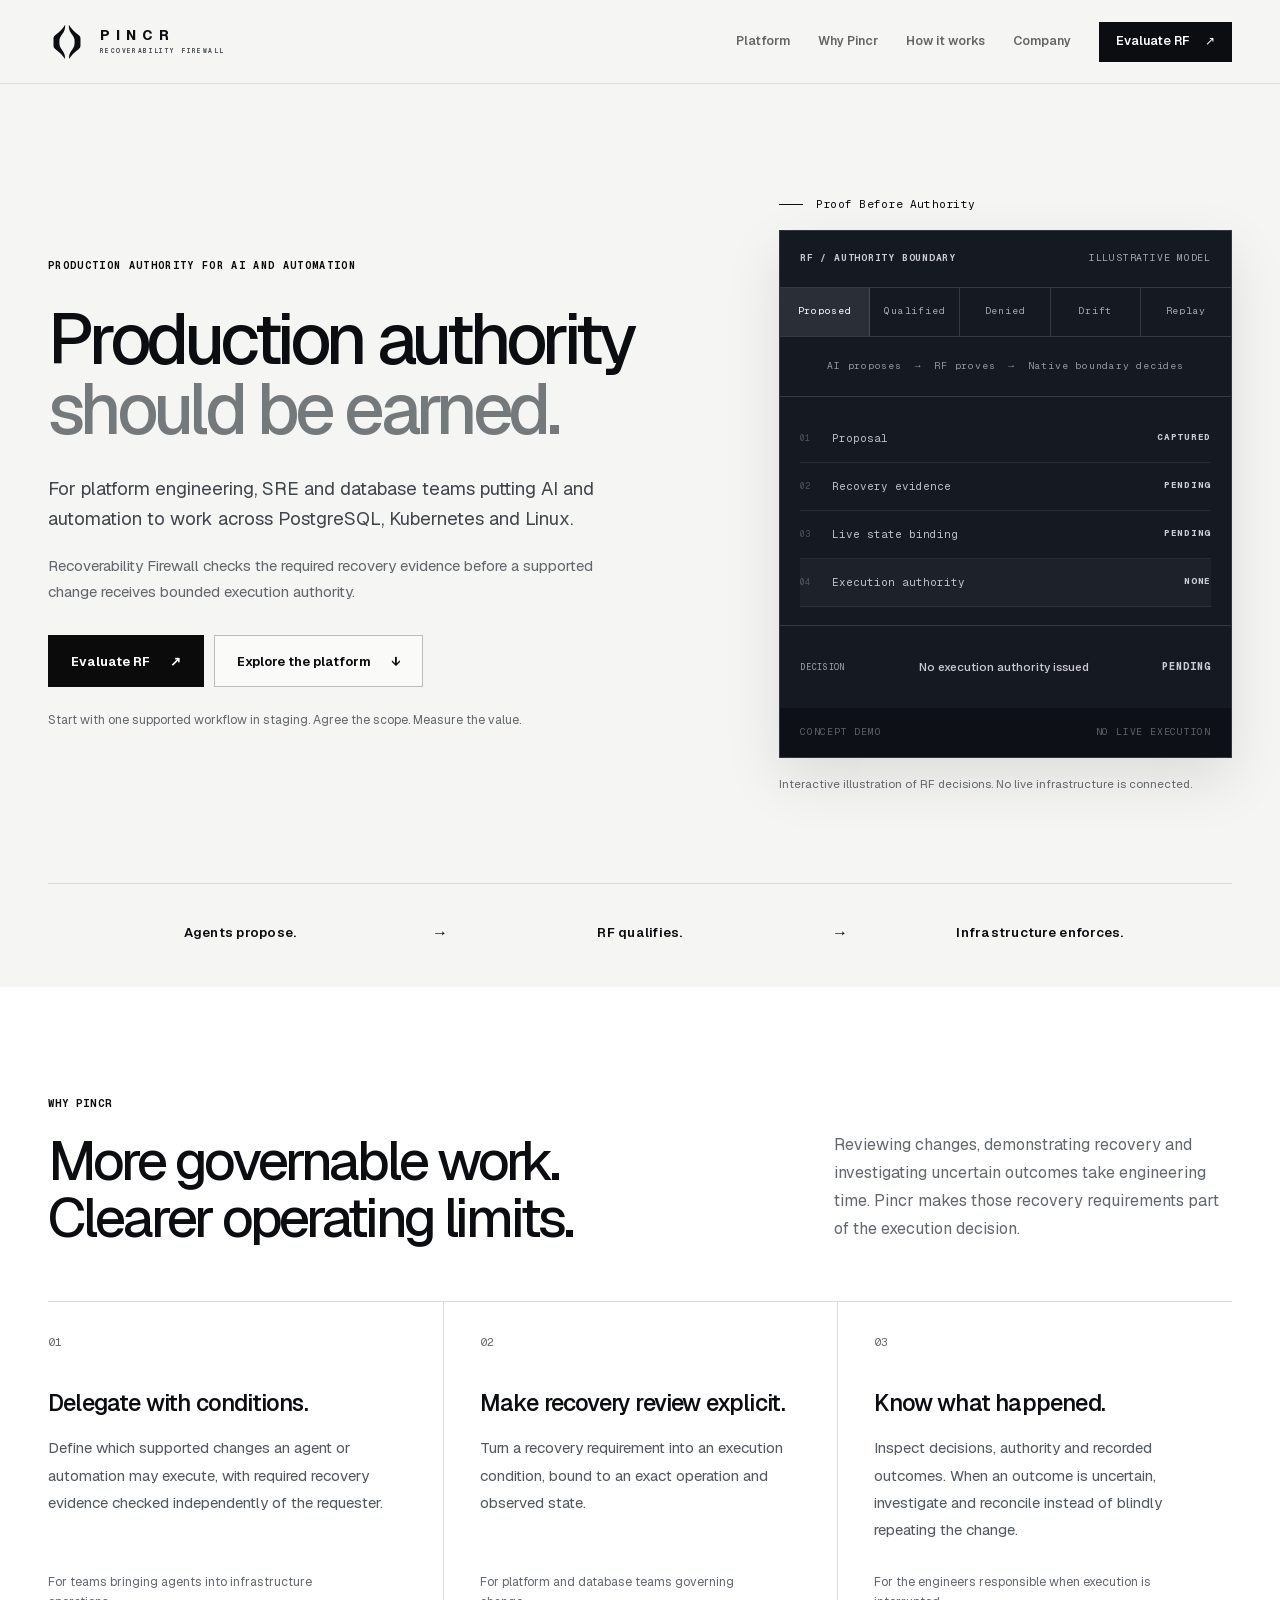
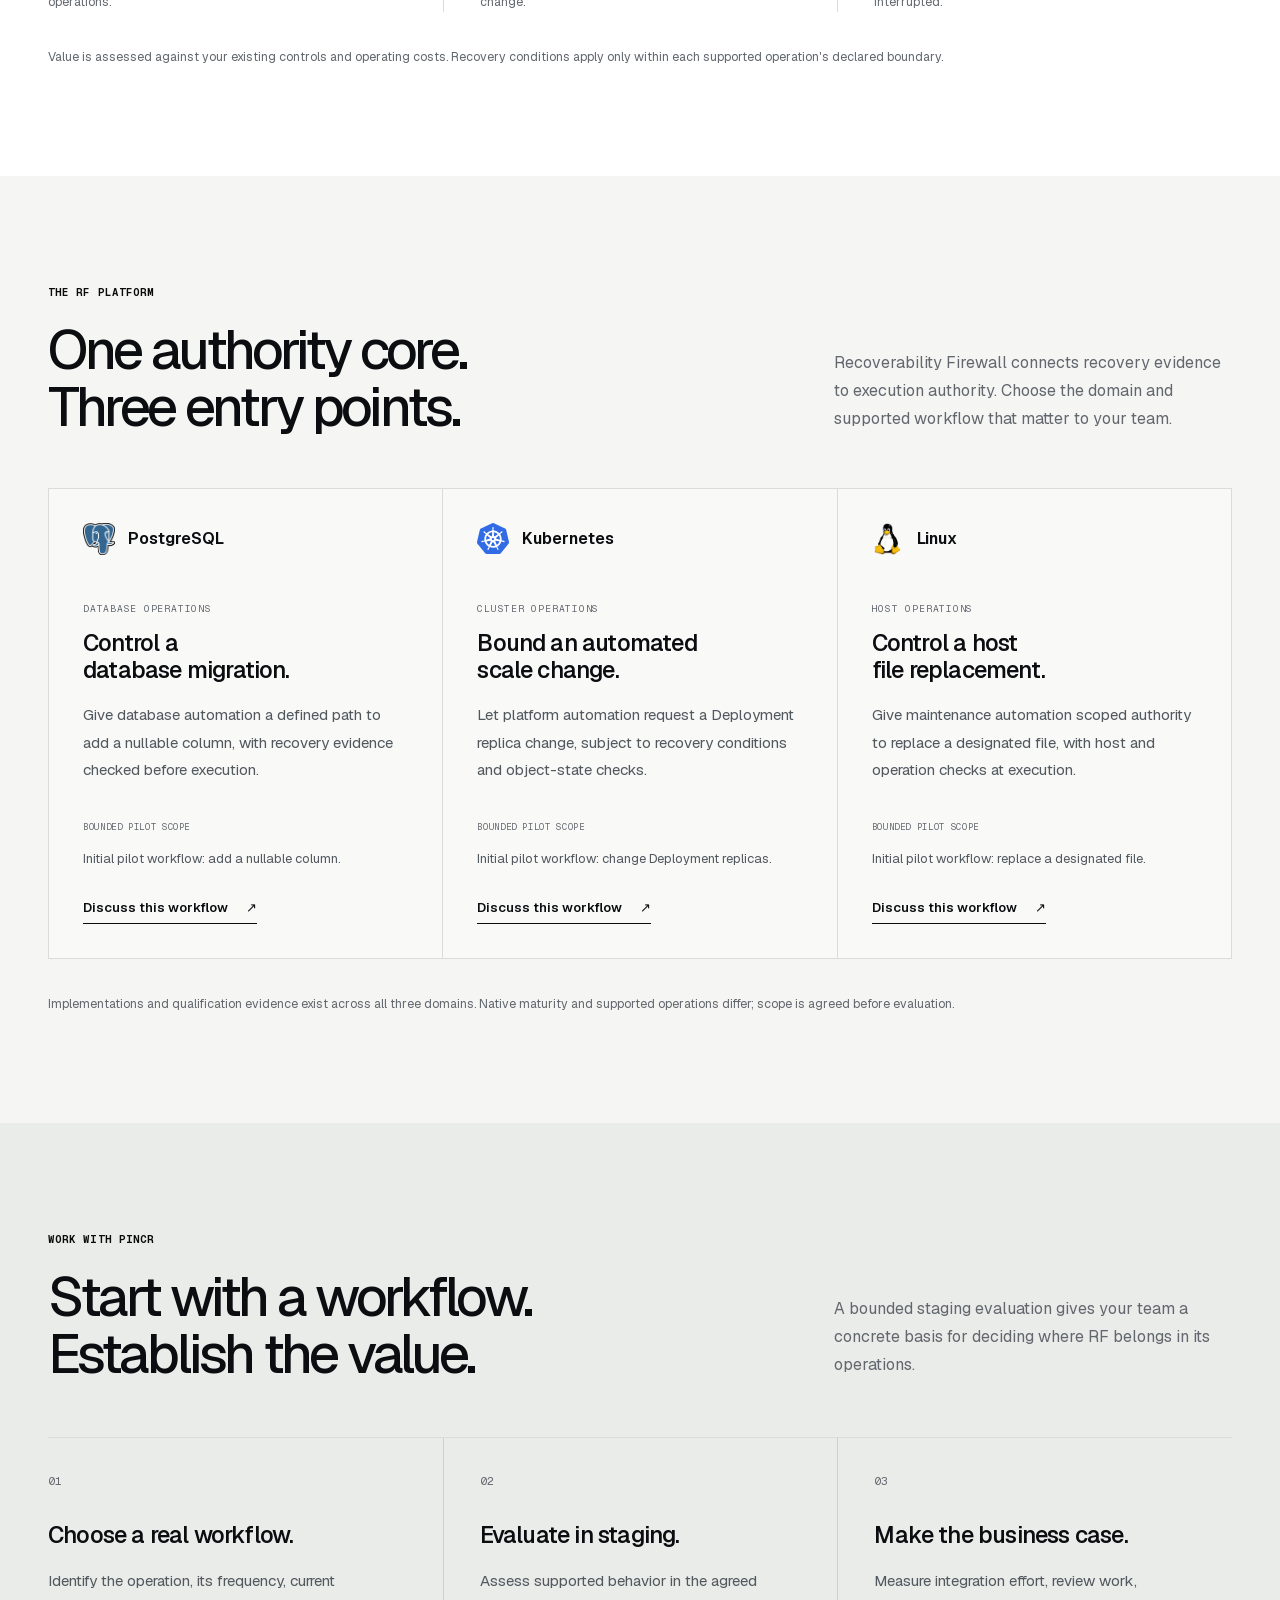
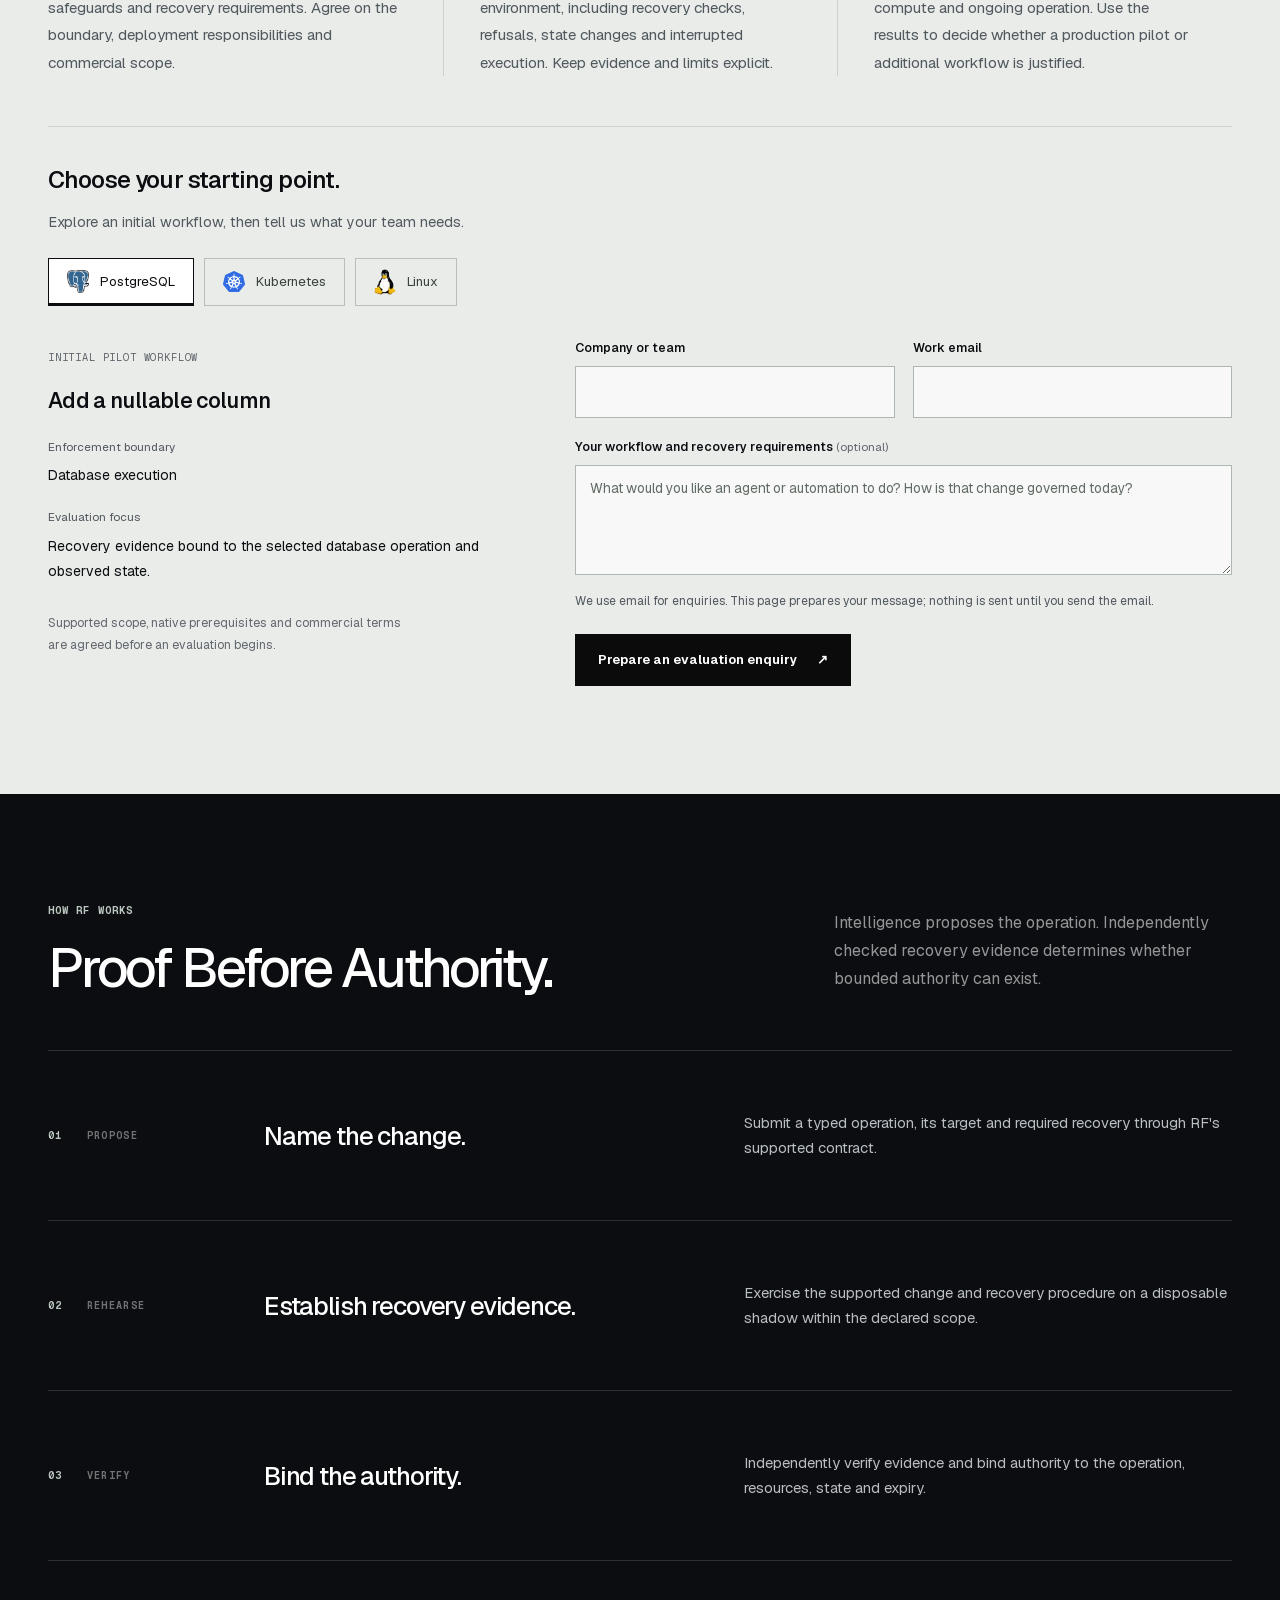
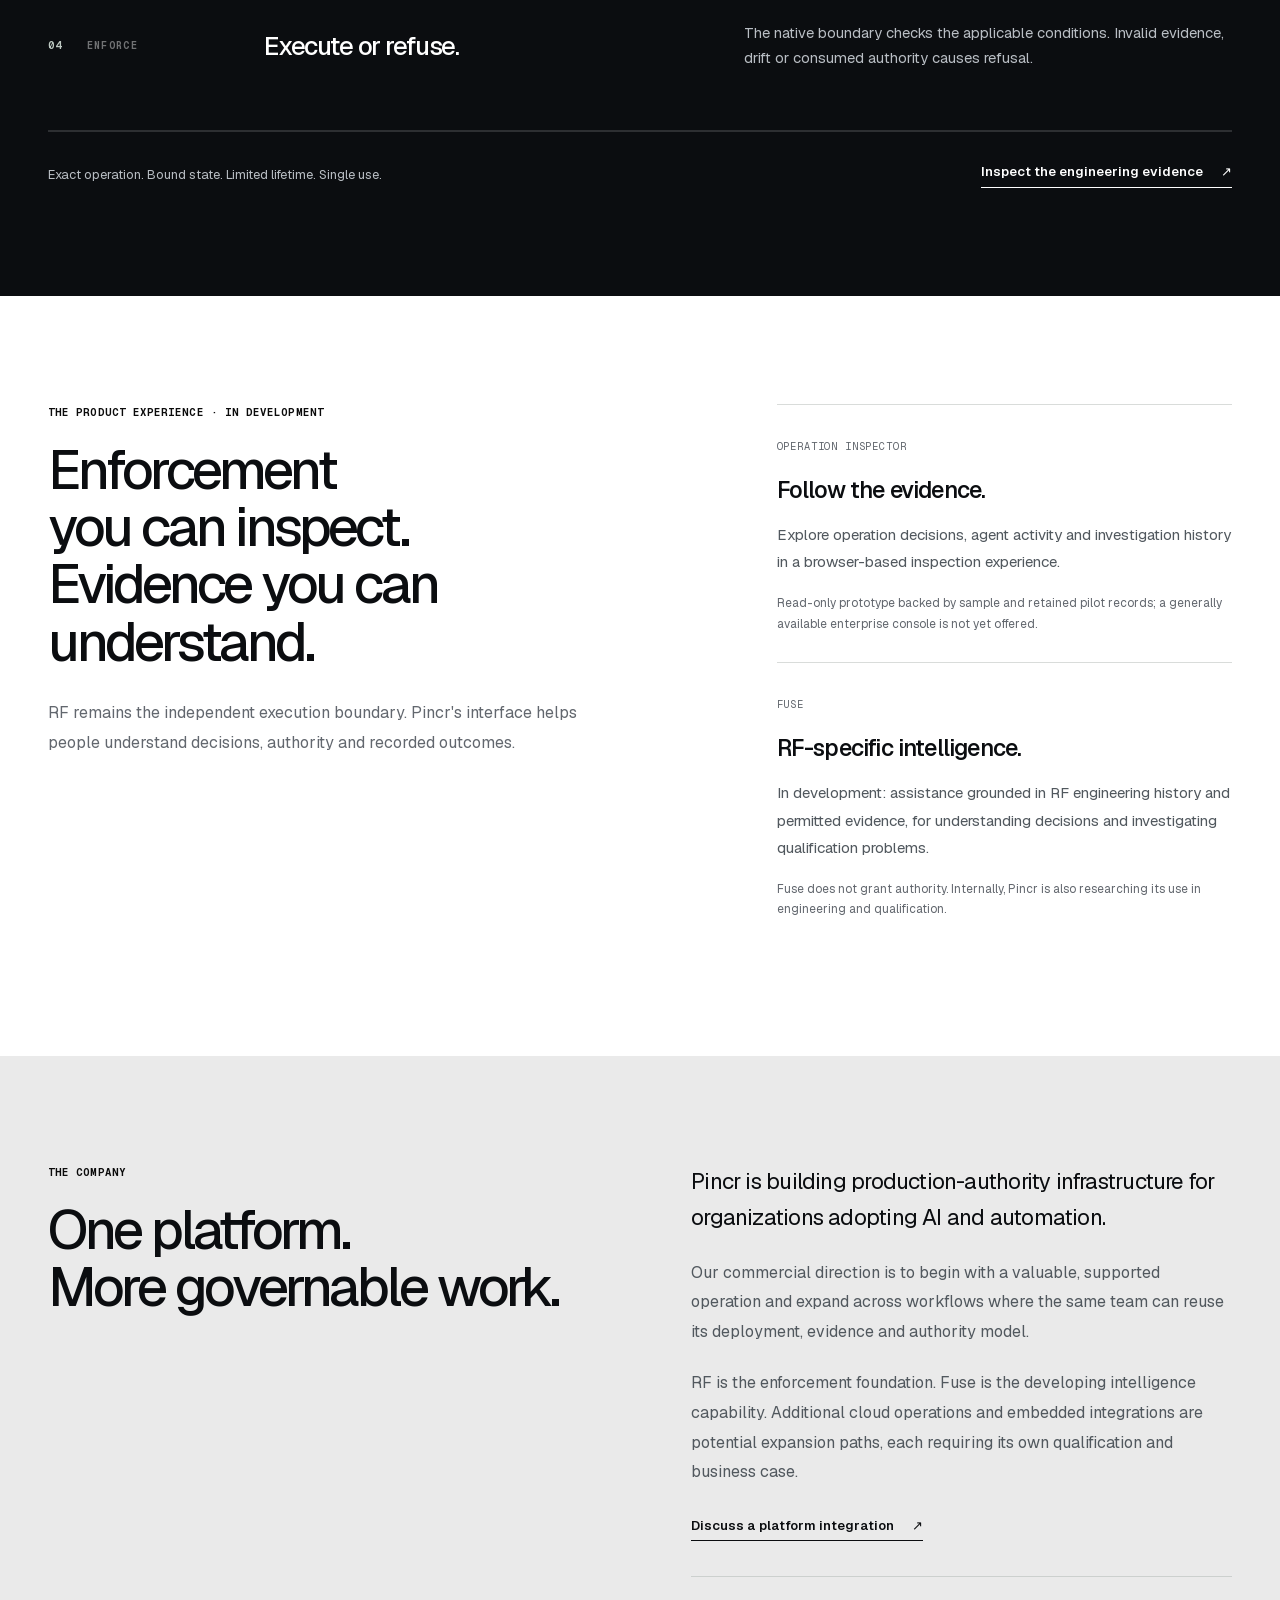
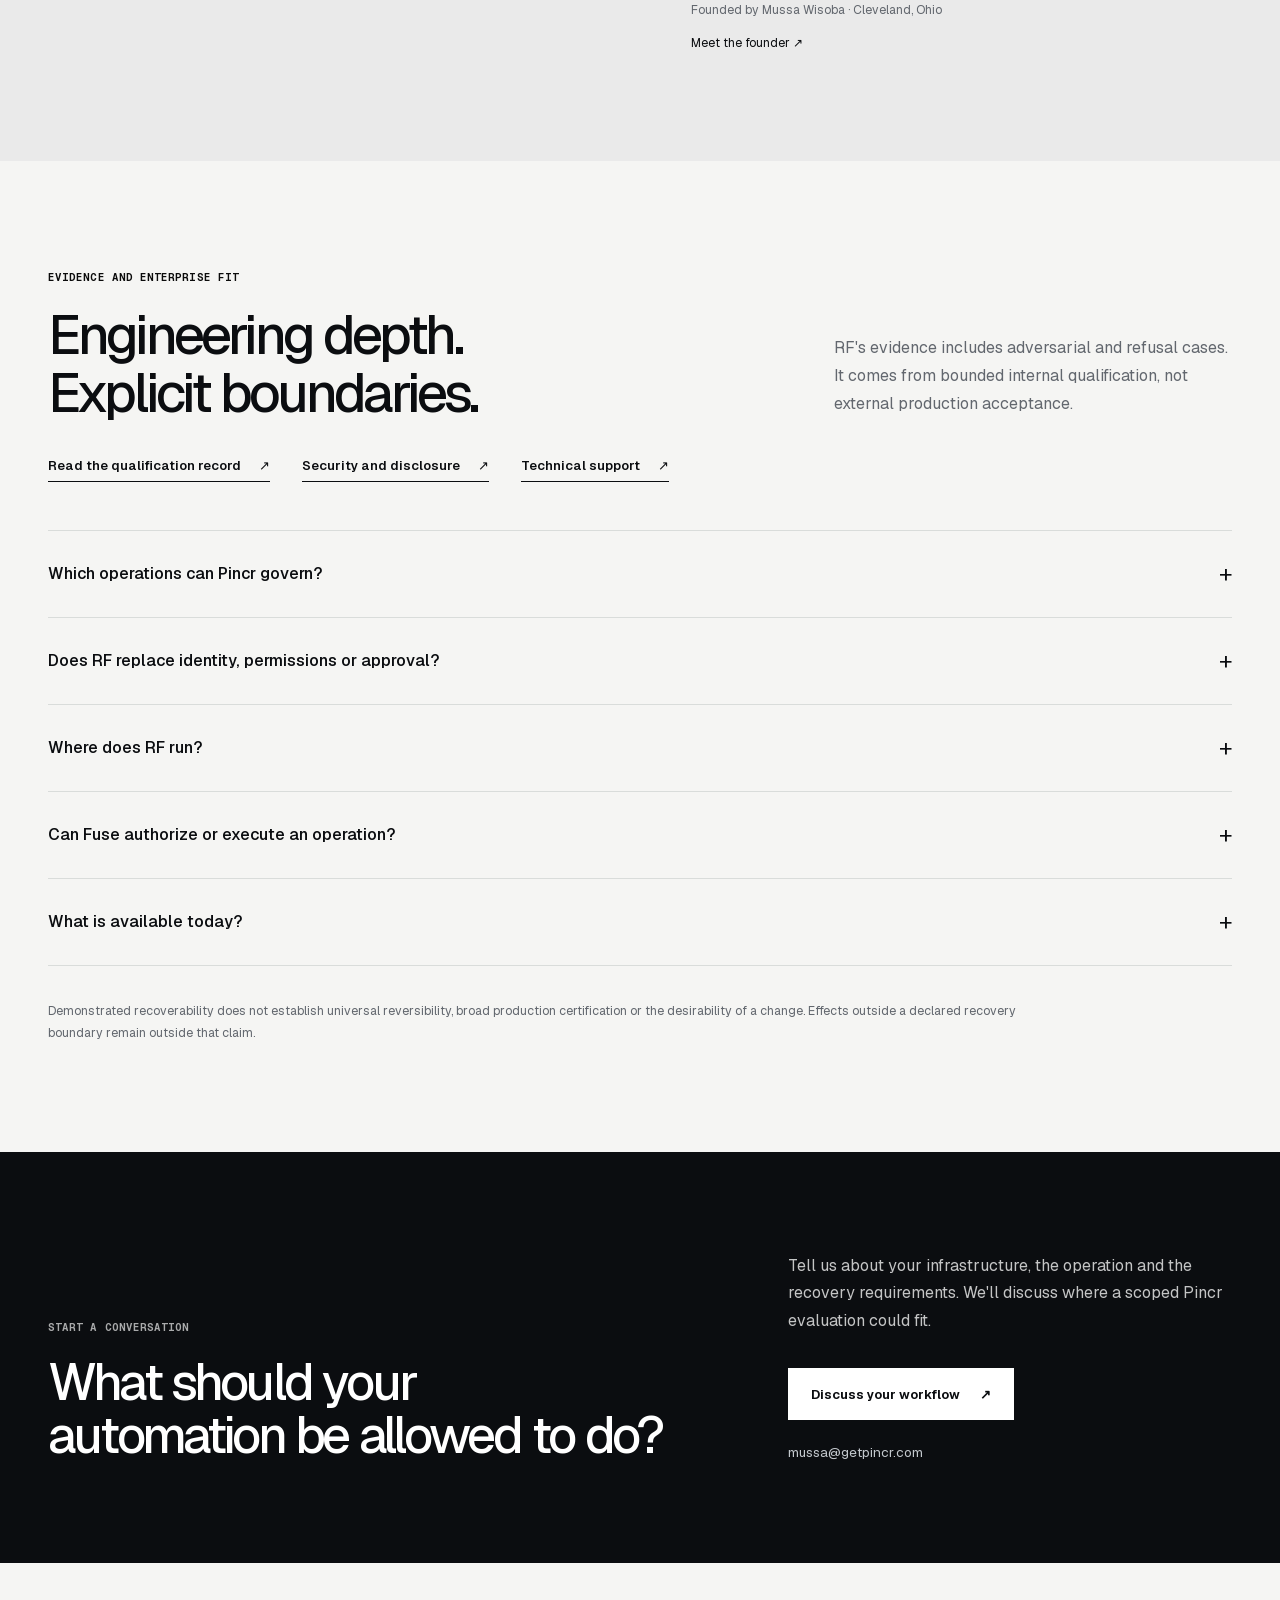
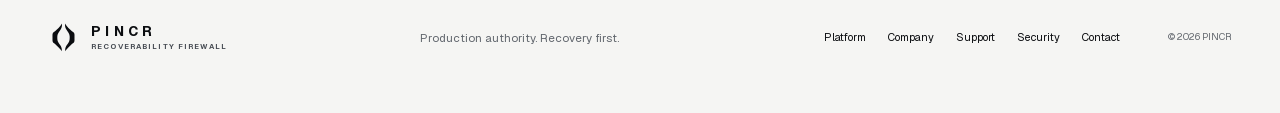
==== commit f58ae707: "Clarify enterprise buyers and scoped RF evaluation" ====
--- a/index.html
+++ b/index.html
@@ -1,4 +1,4 @@
-<!DOCTYPE html><html lang="en"><head><meta charSet="utf-8"/><meta name="viewport" content="width=device-width, initial-scale=1"/><link rel="stylesheet" href="/assets/index-SMlhXPPJ.css" data-rsc-css-href="/assets/index-SMlhXPPJ.css" data-precedence="vite-rsc/importer-resources"/><link rel="modulepreload" href="/assets/layout-segment-context-CWPa5wWU.js" crossorigin=""/><link rel="modulepreload" href="/assets/rolldown-runtime-S-ySWqyJ.js" crossorigin=""/><link rel="modulepreload" href="/assets/index-DMExIYw7.js" crossorigin=""/><link rel="modulepreload" href="/assets/framework-DjPHiq1u.js" crossorigin=""/><link rel="modulepreload" href="/assets/section-link-DhbKQ0JC.js" crossorigin=""/><link rel="modulepreload" href="/assets/decision-console-5xdjB3SO.js" crossorigin=""/><link rel="modulepreload" href="/assets/image-_bG3bnXV.js" crossorigin=""/><link rel="modulepreload" href="/assets/workflow-link-C0HeL0N4.js" crossorigin=""/><link rel="modulepreload" href="/assets/evaluation-enquiry-DidjOstm.js" crossorigin=""/><title>PINCR | Governed infrastructure operations for AI and automation</title><meta name="description" content="Pincr helps platform teams govern supported infrastructure changes across PostgreSQL, Kubernetes and Linux. Explore Recoverability Firewall, Fuse and scoped enterprise evaluations."/><meta property="og:title" content="PINCR | AI advice. Governed action."/><meta property="og:description" content="Recovery-conditioned execution authority for supported PostgreSQL, Kubernetes and Linux operations. Discuss a scoped enterprise evaluation."/><meta property="og:url" content="https://getpincr.com"/><meta property="og:site_name" content="PINCR"/><meta property="og:type" content="website"/><meta property="og:image" content="https://getpincr.com/og-pincr-commercial-20261025.png"/><meta property="og:image:width" content="1200"/><meta property="og:image:height" content="630"/><meta property="og:image:alt" content="PINCR | AI advice. Governed action."/><meta name="twitter:card" content="summary_large_image"/><meta name="twitter:title" content="PINCR | AI advice. Governed action."/><meta name="twitter:description" content="Put AI and automation to work on supported infrastructure changes, with recovery requirements checked before execution."/><meta name="twitter:image" content="https://getpincr.com/og-pincr-commercial-20261025.png"/><link rel="shortcut icon" href="https://getpincr.com/favicon.ico?v=20260917"/><link rel="icon" href="https://getpincr.com/pincr-symbol.svg?v=20260917" type="image/svg+xml"/><link rel="icon" href="https://getpincr.com/favicon.ico?v=20260917" sizes="any"/><link rel="icon" href="https://getpincr.com/pincr-symbol.png?v=20260917" sizes="512x512" type="image/png"/><link rel="apple-touch-icon" href="https://getpincr.com/apple-touch-icon.png?v=20260917"/><link rel="canonical" href="https://getpincr.com/"/><script>self.__VINEXT_RSC_PARAMS__={}</script><script>self.__VINEXT_RSC_NAV__={"pathname":"/","searchParams":[]}</script><link rel="modulepreload" href="/assets/index-DMExIYw7.js" />
+<!DOCTYPE html><html lang="en"><head><meta charSet="utf-8"/><meta name="viewport" content="width=device-width, initial-scale=1"/><link rel="stylesheet" href="/assets/index-DROcSvJB.css" data-rsc-css-href="/assets/index-DROcSvJB.css" data-precedence="vite-rsc/importer-resources"/><link rel="modulepreload" href="/assets/layout-segment-context-CWPa5wWU.js" crossorigin=""/><link rel="modulepreload" href="/assets/rolldown-runtime-S-ySWqyJ.js" crossorigin=""/><link rel="modulepreload" href="/assets/index-DMExIYw7.js" crossorigin=""/><link rel="modulepreload" href="/assets/framework-DjPHiq1u.js" crossorigin=""/><link rel="modulepreload" href="/assets/section-link-DhbKQ0JC.js" crossorigin=""/><link rel="modulepreload" href="/assets/decision-console-5xdjB3SO.js" crossorigin=""/><link rel="modulepreload" href="/assets/image-_bG3bnXV.js" crossorigin=""/><link rel="modulepreload" href="/assets/workflow-link-C0HeL0N4.js" crossorigin=""/><link rel="modulepreload" href="/assets/evaluation-enquiry-DidjOstm.js" crossorigin=""/><title>PINCR | Governed infrastructure operations for AI and automation</title><meta name="description" content="Pincr helps platform, SRE and database teams govern supported PostgreSQL, Kubernetes and Linux changes. Evaluate recovery-conditioned authority in staging."/><meta property="og:title" content="PINCR | Production authority should be earned."/><meta property="og:description" content="Recovery-conditioned execution authority for supported PostgreSQL, Kubernetes and Linux operations. Discuss a scoped enterprise evaluation."/><meta property="og:url" content="https://getpincr.com"/><meta property="og:site_name" content="PINCR"/><meta property="og:type" content="website"/><meta property="og:image" content="https://getpincr.com/og-pincr-commercial-20261025.png"/><meta property="og:image:width" content="1200"/><meta property="og:image:height" content="630"/><meta property="og:image:alt" content="PINCR | AI advice. Governed action."/><meta name="twitter:card" content="summary_large_image"/><meta name="twitter:title" content="PINCR | Production authority should be earned."/><meta name="twitter:description" content="Put AI and automation to work on supported infrastructure changes, with recovery requirements checked before execution."/><meta name="twitter:image" content="https://getpincr.com/og-pincr-commercial-20261025.png"/><link rel="shortcut icon" href="https://getpincr.com/favicon.ico?v=20260917"/><link rel="icon" href="https://getpincr.com/pincr-symbol.svg?v=20260917" type="image/svg+xml"/><link rel="icon" href="https://getpincr.com/favicon.ico?v=20260917" sizes="any"/><link rel="icon" href="https://getpincr.com/pincr-symbol.png?v=20260917" sizes="512x512" type="image/png"/><link rel="apple-touch-icon" href="https://getpincr.com/apple-touch-icon.png?v=20260917"/><link rel="canonical" href="https://getpincr.com/"/><script>self.__VINEXT_RSC_PARAMS__={}</script><script>self.__VINEXT_RSC_NAV__={"pathname":"/","searchParams":[]}</script><link rel="modulepreload" href="/assets/index-DMExIYw7.js" />
 <link rel="preload" href="/assets/_vinext_fonts/geist-8ac0455e797f/geist-ff2310f5.woff2" as="font" type="font/woff2" crossorigin />
 <link rel="preload" href="/assets/_vinext_fonts/geist-8ac0455e797f/geist-875ccdd4.woff2" as="font" type="font/woff2" crossorigin />
 <link rel="preload" href="/assets/_vinext_fonts/geist-8ac0455e797f/geist-52306abf.woff2" as="font" type="font/woff2" crossorigin />
@@ -119,4 +119,4 @@
 
 .__variable_geist_mono_1ikzmhz { --font-geist-mono: 'Geist Mono', sans-serif; }
 </style>
-</head><body class="__variable_geist_0h4idih __variable_geist_mono_1ikzmhz"><a href="#main-content" class="skip-link">Skip to content</a><header class="site-header commercial-header"><a href="#top" class="brand" aria-label="PINCR home"><svg aria-hidden="true" class="brand-symbol" focusable="false" viewBox="0 0 64 64" xmlns="http://www.w3.org/2000/svg"><path d="M 28.53 3.50 C 27.80 5.01 26.71 6.31 25.74 7.67 C 23.40 10.95 20.36 13.72 17.28 16.29 C 15.84 17.49 14.43 18.70 13.00 19.90 C 12.10 20.67 11.06 21.43 10.37 22.41 C 9.28 23.97 9.26 25.58 9.26 27.41 C 9.26 28.62 9.26 29.82 9.27 31.03 C 9.27 32.79 9.28 34.55 9.27 36.31 C 9.26 37.84 9.20 39.31 9.74 40.76 C 10.28 42.19 11.49 43.12 12.60 44.10 C 14.30 45.59 16.00 47.09 17.73 48.54 C 20.67 51.02 23.48 53.80 25.80 56.89 C 26.68 58.07 27.49 59.30 28.35 60.50 C 28.65 58.72 28.63 56.98 28.38 55.22 C 28.14 53.50 27.42 51.75 26.63 50.21 C 24.83 46.70 21.95 43.85 20.41 40.20 C 19.03 36.95 19.22 33.38 19.25 29.91 C 19.29 26.67 20.62 23.67 22.36 21.02 C 23.66 19.03 25.24 17.24 26.43 15.18 C 28.49 11.59 29.08 7.61 28.92 3.50 Z" fill="currentColor"></path><path d="M 35.47 3.50 C 36.20 5.01 37.29 6.31 38.26 7.67 C 40.60 10.95 43.64 13.72 46.72 16.29 C 48.16 17.49 49.57 18.70 51.00 19.90 C 51.90 20.67 52.94 21.43 53.63 22.41 C 54.72 23.97 54.74 25.58 54.74 27.41 C 54.74 28.62 54.74 29.82 54.73 31.03 C 54.73 32.79 54.72 34.55 54.73 36.31 C 54.74 37.84 54.80 39.31 54.26 40.76 C 53.72 42.19 52.51 43.12 51.40 44.10 C 49.70 45.59 48.00 47.09 46.27 48.54 C 43.33 51.02 40.52 53.80 38.20 56.89 C 37.32 58.07 36.51 59.30 35.65 60.50 C 35.35 58.72 35.37 56.98 35.62 55.22 C 35.86 53.50 36.58 51.75 37.37 50.21 C 39.17 46.70 42.05 43.85 43.59 40.20 C 44.97 36.95 44.78 33.38 44.75 29.91 C 44.71 26.67 43.38 23.67 41.64 21.02 C 40.34 19.03 38.76 17.24 37.57 15.18 C 35.51 11.59 34.92 7.61 35.08 3.50 Z" fill="currentColor"></path></svg><span class="brand-type"><strong>PINCR</strong><span>RECOVERABILITY FIREWALL</span></span></a><nav aria-label="Primary navigation"><a href="#platform">Platform</a><a href="#value">Why Pincr</a><a href="#mechanism">How it works</a><a href="#company">Company</a><a href="#evaluation" class="nav-cta">Discuss an evaluation <span aria-hidden="true">↗</span></a></nav></header><main class="business-home" id="main-content"><section class="hero" id="top"><div class="hero-grid shell"><div class="hero-copy"><p class="eyebrow">Production authority for AI and automation</p><h1>AI advice.<span>Governed action.</span></h1><p class="hero-lede">Put AI and automation to work on supported infrastructure changes—with recovery requirements checked before execution.</p><p class="hero-sub">Pincr gives platform teams a recovery-conditioned execution boundary across PostgreSQL, Kubernetes and Linux.</p><div class="hero-actions"><a href="#evaluation" class="button button-primary">Discuss an evaluation <span aria-hidden="true">↗</span></a><a href="#platform" class="button button-secondary">Explore the platform <span aria-hidden="true">↓</span></a></div><p class="commercial-stage">Three infrastructure domains. Scoped enterprise evaluations.</p></div><div class="hero-product"><p class="product-caption"><span class="caption-rule"></span> Proof Before Authority</p><section class="decision-console  is-pending" aria-label="Recoverability Firewall decision model"><div class="console-head"><span>RF / AUTHORITY BOUNDARY</span><small>ILLUSTRATIVE MODEL</small></div><div class="console-tabs" role="tablist" aria-label="Decision outcomes"><button id="outcome-tab-proposal" type="button" role="tab" aria-controls="outcome-panel" aria-selected="true" tabindex="0">Proposed</button><button id="outcome-tab-permit" type="button" role="tab" aria-controls="outcome-panel" aria-selected="false" tabindex="-1">Qualified</button><button id="outcome-tab-recovery" type="button" role="tab" aria-controls="outcome-panel" aria-selected="false" tabindex="-1">Denied</button><button id="outcome-tab-drift" type="button" role="tab" aria-controls="outcome-panel" aria-selected="false" tabindex="-1">Drift</button><button id="outcome-tab-replay" type="button" role="tab" aria-controls="outcome-panel" aria-selected="false" tabindex="-1">Replay</button></div><div class="console-panel" id="outcome-panel" role="tabpanel" aria-labelledby="outcome-tab-proposal"><div class="console-flow" aria-label="Authority sequence"><span>AI proposes</span><i>→</i><span>RF proves</span><i>→</i><span>Native boundary decides</span></div><div class="console-rows"><div class=""><span>01</span><code>Proposal</code><strong class="">CAPTURED</strong></div><div class=""><span>02</span><code>Recovery evidence</code><strong class="">PENDING</strong></div><div class=""><span>03</span><code>Live state binding</code><strong class="">PENDING</strong></div><div class="row-active"><span>04</span><code>Execution authority</code><strong class="">NONE</strong></div></div><div class="console-verdict" aria-live="polite"><span>DECISION</span><strong>No execution authority issued</strong><b>PENDING</b></div></div><div class="console-foot"><span>CONCEPT DEMO</span><span>NO LIVE EXECUTION</span></div></section><p class="illustration-note">Interactive illustration of RF decisions. No live infrastructure is connected.</p></div></div><div class="hero-principle shell" aria-label="How the platform works"><p>Agents propose.</p><span aria-hidden="true">→</span><p>RF qualifies.</p><span aria-hidden="true">→</span><p>Infrastructure enforces.</p></div></section><section class="section value-section" id="value"><div class="shell"><div class="section-heading"><div><p class="section-kicker">Why Pincr</p><h2>More governable work.<br/>Clearer operating limits.</h2></div><p>For teams that own production infrastructure and want automation to earn authority for the work it proposes.</p></div><div class="value-grid"><article><span class="item-number">01</span><h3>Delegate with conditions.</h3><p>Define which supported changes an agent or automation may execute, with required recovery evidence checked independently of the requester.</p><small>For teams bringing agents into infrastructure operations.</small></article><article><span class="item-number">02</span><h3>Make recovery review explicit.</h3><p>Turn a recovery requirement into an execution condition, bound to an exact operation and observed state.</p><small>For platform and database teams governing change.</small></article><article><span class="item-number">03</span><h3>Know what happened.</h3><p>Inspect decisions, authority and recorded outcomes. When an outcome is uncertain, investigate and reconcile instead of blindly repeating the change.</p><small>For the engineers responsible when execution is interrupted.</small></article></div><p class="commercial-footnote">Value is assessed against your existing controls and operating costs. Recovery conditions apply only within each supported operation&#x27;s declared boundary.</p></div></section><section class="section platform-section" id="platform"><div class="shell"><div class="section-heading"><div><p class="section-kicker">The RF platform</p><h2>One authority core.<br/>Three entry points.</h2></div><p>Recoverability Firewall connects recovery evidence to execution authority. Choose the domain and supported workflow that matter to your team.</p></div><div class="domain-grid"><article><div class="domain-name"><img src="/domains/postgresql.png" alt="" width="32" height="32" loading="lazy" decoding="async" srcSet="/domains/postgresql.png 32w" data-nimg="1"/><span>PostgreSQL</span></div><p class="domain-label">DATABASE OPERATIONS</p><h3>Govern database change.</h3><p>Recovery rehearsal and state-bound authority at the database execution boundary.</p><div class="domain-scope"><small>BOUNDED PILOT SCOPE</small><p>Initial pilot workflow: add a nullable column.</p></div><a href="#evaluation-request" class="text-link">Discuss this workflow <span aria-hidden="true">↗</span></a></article><article><div class="domain-name"><img src="/domains/kubernetes.svg" alt="" width="32" height="32" loading="lazy" decoding="async" srcSet="/domains/kubernetes.svg 32w" data-nimg="1"/><span>Kubernetes</span></div><p class="domain-label">CLUSTER OPERATIONS</p><h3>Govern cluster change.</h3><p>Recovery conditions and object-state checks at the native admission boundary.</p><div class="domain-scope"><small>BOUNDED PILOT SCOPE</small><p>Initial pilot workflow: change Deployment replicas.</p></div><a href="#evaluation-request" class="text-link">Discuss this workflow <span aria-hidden="true">↗</span></a></article><article><div class="domain-name"><img src="/domains/linux-tux.png" alt="" width="32" height="32" loading="lazy" decoding="async" srcSet="/domains/linux-tux.png 32w" data-nimg="1"/><span>Linux</span></div><p class="domain-label">HOST OPERATIONS</p><h3>Govern host change.</h3><p>Scoped, short-lived authority for a supported host action, checked at execution.</p><div class="domain-scope"><small>BOUNDED PILOT SCOPE</small><p>Initial pilot workflow: replace a designated file.</p></div><a href="#evaluation-request" class="text-link">Discuss this workflow <span aria-hidden="true">↗</span></a></article></div><p class="commercial-footnote">Implementations and qualification evidence exist across all three domains. Native maturity and supported operations differ; scope is agreed before evaluation.</p></div></section><section class="section evaluation-section" id="evaluation"><div class="shell"><div class="section-heading"><div><p class="section-kicker">Work with Pincr</p><h2>Start with a workflow.<br/>Establish the value.</h2></div><p>A bounded staging evaluation gives your team a concrete basis for deciding where RF belongs in its operations.</p></div><div class="evaluation-grid"><article><span class="item-number">01</span><h3>Choose a real workflow.</h3><p>Identify the operation, its frequency, current safeguards and recovery requirements. Agree on the boundary, deployment responsibilities and commercial scope.</p></article><article><span class="item-number">02</span><h3>Evaluate in staging.</h3><p>Assess supported behavior in the agreed environment, including recovery checks, refusals, state changes and interrupted execution. Keep evidence and limits explicit.</p></article><article><span class="item-number">03</span><h3>Make the business case.</h3><p>Measure integration effort, review work, compute and ongoing operation. Use the results to decide whether a production pilot or additional workflow is justified.</p></article></div><div class="enquiry" id="evaluation-request"><h3>Choose your starting point.</h3><p class="enquiry-intro">Explore an initial workflow, then tell us what your team needs.</p><div class="workflow-choices" role="group" aria-label="Evaluation domain"><button type="button" aria-pressed="true"><img src="/domains/postgresql.png" alt="" width="22" height="22" loading="lazy" decoding="async" srcSet="/domains/postgresql.png 22w" data-nimg="1"/>PostgreSQL</button><button type="button" aria-pressed="false"><img src="/domains/kubernetes.svg" alt="" width="22" height="22" loading="lazy" decoding="async" srcSet="/domains/kubernetes.svg 22w" data-nimg="1"/>Kubernetes</button><button type="button" aria-pressed="false"><img src="/domains/linux-tux.png" alt="" width="22" height="22" loading="lazy" decoding="async" srcSet="/domains/linux-tux.png 22w" data-nimg="1"/>Linux</button></div><div class="enquiry-grid"><div class="workflow-detail" aria-live="polite"><span class="feature-tag">INITIAL PILOT WORKFLOW</span><h4>Add a nullable column</h4><dl><div><dt>Enforcement boundary</dt><dd>Database execution</dd></div><div><dt>Evaluation focus</dt><dd>Recovery evidence bound to the selected database operation and observed state.</dd></div></dl><p>Supported scope, native prerequisites and commercial terms are agreed before an evaluation begins.</p></div><form aria-label="Evaluation enquiry"><div class="enquiry-fields"><label for="enquiry-company">Company or team<input id="enquiry-company" required="" maxLength="120" autoComplete="organization" name="company"/></label><label for="enquiry-email">Work email<input id="enquiry-email" type="email" required="" maxLength="254" autoComplete="email" name="email"/></label></div><label for="enquiry-details">Your workflow and recovery requirements <span>(optional)</span><textarea id="enquiry-details" name="details" maxLength="1500" rows="3" placeholder="What would you like an agent or automation to do? How is that change governed today?"></textarea></label><p class="enquiry-privacy">We use email for enquiries. This page prepares your message; nothing is sent until you send the email.</p><button class="button button-primary" type="submit">Prepare an evaluation enquiry <span aria-hidden="true">↗</span></button></form></div></div></div></section><section class="mechanism section section-dark" id="mechanism"><div class="shell"><div class="section-heading"><div><p class="section-kicker">How RF works</p><h2>Proof Before Authority.</h2></div><p>Intelligence proposes the operation. Independently checked recovery evidence determines whether bounded authority can exist.</p></div><div class="protocol-list"><article><div class="protocol-index"><span>01</span><small>Propose</small></div><h3>Name the change.</h3><p>Submit a typed operation, its target and required recovery through RF&#x27;s supported contract.</p></article><article><div class="protocol-index"><span>02</span><small>Rehearse</small></div><h3>Establish recovery evidence.</h3><p>Exercise the supported change and recovery procedure on a disposable shadow within the declared scope.</p></article><article><div class="protocol-index"><span>03</span><small>Verify</small></div><h3>Bind the authority.</h3><p>Independently verify evidence and bind authority to the operation, resources, state and expiry.</p></article><article><div class="protocol-index"><span>04</span><small>Enforce</small></div><h3>Execute or refuse.</h3><p>The native boundary checks the applicable conditions. Invalid evidence, drift or consumed authority causes refusal.</p></article></div><div class="mechanism-bottom"><p>Exact operation. Bound state. Limited lifetime. Single use.</p><a class="text-link" href="/qualification/">Inspect the engineering evidence <span aria-hidden="true">↗</span></a></div></div></section><section class="section experience-section" id="experience"><div class="shell experience-grid"><div><p class="section-kicker">The product experience · In development</p><h2>Enforcement you can inspect.<br/>Evidence you can understand.</h2><p class="experience-copy">RF remains the independent execution boundary. Pincr&#x27;s interface helps people understand decisions, authority and recorded outcomes.</p></div><div class="experience-features"><article><span class="feature-tag">OPERATION INSPECTOR</span><h3>Follow the evidence.</h3><p>Explore operation decisions, agent activity and investigation history in a browser-based inspection experience.</p><small>Read-only prototype backed by sample and retained pilot records; a generally available enterprise console is not yet offered.</small></article><article><span class="feature-tag">FUSE</span><h3>RF-specific intelligence.</h3><p>In development: assistance grounded in RF engineering history and permitted evidence, for understanding decisions and investigating qualification problems.</p><small>Fuse does not grant authority. Internally, Pincr is also researching its use in engineering and qualification.</small></article></div></div></section><section class="section company-section" id="company"><div class="shell company-grid"><div><p class="section-kicker">The company</p><h2>One platform.<br/>More governable work.</h2></div><div class="company-copy"><p class="large-copy">Pincr is building production-authority infrastructure for organizations adopting AI and automation.</p><p>Our commercial direction is to begin with a valuable, supported operation and expand across workflows where the same team can reuse its deployment, evidence and authority model.</p><p>RF is the enforcement foundation. Fuse is the developing intelligence capability. Additional cloud operations and embedded integrations are potential expansion paths, each requiring its own qualification and business case.</p><a class="text-link" href="mailto:mussa@getpincr.com?subject=Pincr%20platform%20integration">Discuss a platform integration <span aria-hidden="true">↗</span></a><div class="founder-line"><span>Founded by Mussa Wisoba · Cleveland, Ohio</span><a href="https://www.linkedin.com/in/mussa-wisoba-413b351b2/" target="_blank" rel="noreferrer">Meet the founder <span aria-hidden="true">↗</span></a></div></div></div></section><section class="section trust-section" id="boundaries"><div class="shell"><div class="section-heading"><div><p class="section-kicker">Evidence and enterprise fit</p><h2>Engineering depth.<br/>Explicit boundaries.</h2></div><p>RF&#x27;s evidence includes adversarial and refusal cases. It comes from bounded internal qualification, not external production acceptance.</p></div><div class="trust-links"><a class="text-link" href="/qualification/">Read the qualification record <span aria-hidden="true">↗</span></a><a class="text-link" href="/security/">Security and disclosure <span aria-hidden="true">↗</span></a><a class="text-link" href="/support/">Technical support <span aria-hidden="true">↗</span></a></div><div class="faq-list"><details><summary>Which operations can Pincr govern?<span aria-hidden="true">+</span></summary><p>The current runnable pilot supports narrow operation classes across PostgreSQL, Kubernetes and Linux. The initial examples are adding a nullable column, setting Deployment replicas and replacing a designated file. Coverage and native qualification differ by domain. Each evaluation defines its exact supported scope; this is not arbitrary SQL, shell or cloud-command execution.</p></details><details><summary>Does RF replace identity, permissions or approval?<span aria-hidden="true">+</span></summary><p>RF adds a recovery requirement to the execution decision. Identity, organizational policy and other approvals still apply. Demonstrated recoverability does not establish that a change is desirable or that every consequence is covered. Alternative execution routes must also be controlled for the governed boundary to be effective.</p></details><details><summary>Where does RF run?<span aria-hidden="true">+</span></summary><p>RF enforcement operates through its native infrastructure integrations. The intended enterprise model combines customer-deployed enforcement with a web inspection experience. Deployment, credentials, evidence handling and operating responsibilities are agreed for each evaluation. A generally available hosted enterprise console is not being offered here.</p></details><details><summary>Can Fuse authorize or execute an operation?<span aria-hidden="true">+</span></summary><p>No. Fuse is an RF-specialist intelligence capability in development. Its customer-facing role is to help explain permitted records and evidence. It does not qualify its own recommendations or grant execution authority. RF functions independently of Fuse.</p></details><details><summary>What is available today?<span aria-hidden="true">+</span></summary><p>Pincr is developing the platform and discussing scoped enterprise evaluations. Technical evidence comes from bounded internal qualification; no external production acceptance or formal design partners are established. Start with a conversation about your workflow and an agreed staging scope.</p></details></div><p class="commercial-footnote">Demonstrated recoverability does not establish universal reversibility, broad production certification or the desirability of a change. Effects outside a declared recovery boundary remain outside that claim.</p></div></section><section class="engage" id="engage"><div class="shell engage-grid"><div><p class="section-kicker">Start a conversation</p><h2>What should your<br/>automation be allowed to do?</h2></div><div class="engage-copy"><p>Tell us about your infrastructure, the operation and the recovery requirements. We&#x27;ll discuss where a scoped Pincr evaluation could fit.</p><a class="button button-light" href="mailto:mussa@getpincr.com?subject=Pincr%20enterprise%20evaluation&amp;body=Company%3A%0ARole%3A%0AInfrastructure%20domain%3A%0AOperation%20to%20evaluate%3A%0ACurrent%20change%20and%20recovery%20process%3A%0A">Discuss your workflow <span aria-hidden="true">↗</span></a><a class="founder-email" href="mailto:mussa@getpincr.com">mussa@getpincr.com</a></div></div></section></main><footer class="site-footer shell commercial-footer"><a href="#top" class="footer-brand"><svg aria-hidden="true" class="footer-symbol" focusable="false" viewBox="0 0 64 64" xmlns="http://www.w3.org/2000/svg"><path d="M 28.53 3.50 C 27.80 5.01 26.71 6.31 25.74 7.67 C 23.40 10.95 20.36 13.72 17.28 16.29 C 15.84 17.49 14.43 18.70 13.00 19.90 C 12.10 20.67 11.06 21.43 10.37 22.41 C 9.28 23.97 9.26 25.58 9.26 27.41 C 9.26 28.62 9.26 29.82 9.27 31.03 C 9.27 32.79 9.28 34.55 9.27 36.31 C 9.26 37.84 9.20 39.31 9.74 40.76 C 10.28 42.19 11.49 43.12 12.60 44.10 C 14.30 45.59 16.00 47.09 17.73 48.54 C 20.67 51.02 23.48 53.80 25.80 56.89 C 26.68 58.07 27.49 59.30 28.35 60.50 C 28.65 58.72 28.63 56.98 28.38 55.22 C 28.14 53.50 27.42 51.75 26.63 50.21 C 24.83 46.70 21.95 43.85 20.41 40.20 C 19.03 36.95 19.22 33.38 19.25 29.91 C 19.29 26.67 20.62 23.67 22.36 21.02 C 23.66 19.03 25.24 17.24 26.43 15.18 C 28.49 11.59 29.08 7.61 28.92 3.50 Z" fill="currentColor"></path><path d="M 35.47 3.50 C 36.20 5.01 37.29 6.31 38.26 7.67 C 40.60 10.95 43.64 13.72 46.72 16.29 C 48.16 17.49 49.57 18.70 51.00 19.90 C 51.90 20.67 52.94 21.43 53.63 22.41 C 54.72 23.97 54.74 25.58 54.74 27.41 C 54.74 28.62 54.74 29.82 54.73 31.03 C 54.73 32.79 54.72 34.55 54.73 36.31 C 54.74 37.84 54.80 39.31 54.26 40.76 C 53.72 42.19 52.51 43.12 51.40 44.10 C 49.70 45.59 48.00 47.09 46.27 48.54 C 43.33 51.02 40.52 53.80 38.20 56.89 C 37.32 58.07 36.51 59.30 35.65 60.50 C 35.35 58.72 35.37 56.98 35.62 55.22 C 35.86 53.50 36.58 51.75 37.37 50.21 C 39.17 46.70 42.05 43.85 43.59 40.20 C 44.97 36.95 44.78 33.38 44.75 29.91 C 44.71 26.67 43.38 23.67 41.64 21.02 C 40.34 19.03 38.76 17.24 37.57 15.18 C 35.51 11.59 34.92 7.61 35.08 3.50 Z" fill="currentColor"></path></svg><span class="footer-type"><strong>PINCR</strong><span>RECOVERABILITY FIREWALL</span></span></a><p>Production authority. Recovery first.</p><div><a href="#platform">Platform</a><a href="#company">Company</a><a href="/support/">Support</a><a href="/security/">Security</a><a href="mailto:mussa@getpincr.com?subject=Pincr%20enterprise%20evaluation&amp;body=Company%3A%0ARole%3A%0AInfrastructure%20domain%3A%0AOperation%20to%20evaluate%3A%0ACurrent%20change%20and%20recovery%20process%3A%0A">Contact</a></div><small>© 2026 PINCR</small></footer><script id="_R_">import("/assets/index-DMExIYw7.js")</script></body></html><script>self.__VINEXT_RSC_CHUNKS__=self.__VINEXT_RSC_CHUNKS__||[];self.__VINEXT_RSC_CHUNKS__.push("2:I[\"8c0f216c4604\",[],\"Children\",1]\n3:I[\"15c18cfaeeff\",[],\"LayoutSegmentProvider\",1]\n4:I[\"8c0f216c4604\",[],\"Slot\",1]\n5:I[\"593f344dc510\",[],\"RedirectBoundary\",1]\n:HL[\"/assets/index-SMlhXPPJ.css\",\"style\"]\n")</script><script>self.__VINEXT_RSC_CHUNKS__=self.__VINEXT_RSC_CHUNKS__||[];self.__VINEXT_RSC_CHUNKS__.push("0:{\"__route\":\"route:/\",\"__interceptionContext\":null,\"__layoutIds\":[\"layout:/\"],\"__rootLayout\":\"/\",\"page:/\":\"$L1\",\"layout:/\":[[[[\"$\",\"link\",\"css:/assets/index-SMlhXPPJ.css\",{\"rel\":\"stylesheet\",\"precedence\":\"vite-rsc/importer-resources\",\"href\":\"/assets/index-SMlhXPPJ.css\",\"data-rsc-css-href\":\"/assets/index-SMlhXPPJ.css\"}],\"$undefined\"],[\"$\",\"html\",null,{\"lang\":\"en\",\"children\":[\"$\",\"body\",null,{\"className\":\"__variable_geist_0h4idih __variable_geist_mono_1ikzmhz\",\"children\":[\"$\",\"$L2\",null,{}]}]}]],null],\"route:/\":[[[\"$\",\"meta\",null,{\"charSet\":\"utf-8\"}],[[\"$\",\"title\",\"0\",{\"children\":\"PINCR | Governed infrastructure operations for AI and automation\"}],[\"$\",\"meta\",\"1\",{\"name\":\"description\",\"content\":\"Pincr helps platform teams govern supported infrastructure changes across PostgreSQL, Kubernetes and Linux. Explore Recoverability Firewall, Fuse and scoped enterprise evaluations.\"}],[\"$\",\"meta\",\"2\",{\"property\":\"og:title\",\"content\":\"PINCR | AI advice. Governed action.\"}],[\"$\",\"meta\",\"3\",{\"property\":\"og:description\",\"content\":\"Recovery-conditioned execution authority for supported PostgreSQL, Kubernetes and Linux operations. Discuss a scoped enterprise evaluation.\"}],[\"$\",\"meta\",\"4\",{\"property\":\"og:url\",\"content\":\"https://getpincr.com\"}],[\"$\",\"meta\",\"5\",{\"property\":\"og:site_name\",\"content\":\"PINCR\"}],[\"$\",\"meta\",\"6\",{\"property\":\"og:type\",\"content\":\"website\"}],[\"$\",\"meta\",\"7\",{\"property\":\"og:image\",\"content\":\"https://getpincr.com/og-pincr-commercial-20261025.png\"}],[\"$\",\"meta\",\"8\",{\"property\":\"og:image:width\",\"content\":\"1200\"}],[\"$\",\"meta\",\"9\",{\"property\":\"og:image:height\",\"content\":\"630\"}],[\"$\",\"meta\",\"10\",{\"property\":\"og:image:alt\",\"content\":\"PINCR | AI advice. Governed action.\"}],[\"$\",\"meta\",\"11\",{\"name\":\"twitter:card\",\"content\":\"summary_large_image\"}],[\"$\",\"meta\",\"12\",{\"name\":\"twitter:title\",\"content\":\"PINCR | AI advice. Governed action.\"}],[\"$\",\"meta\",\"13\",{\"name\":\"twitter:description\",\"content\":\"Put AI and automation to work on supported infrastructure changes, with recovery requirements checked before execution.\"}],[\"$\",\"meta\",\"14\",{\"name\":\"twitter:image\",\"content\":\"https://getpincr.com/og-pincr-commercial-20261025.png\"}],[\"$\",\"link\",\"15\",{\"rel\":\"shortcut icon\",\"href\":\"https://getpincr.com/favicon.ico?v=20260917\"}],[\"$\",\"link\",\"16\",{\"rel\":\"icon\",\"href\":\"https://getpincr.com/pincr-symbol.svg?v=20260917\",\"type\":\"image/svg+xml\"}],[\"$\",\"link\",\"17\",{\"rel\":\"icon\",\"href\":\"https://getpincr.com/favicon.ico?v=20260917\",\"sizes\":\"any\"}],[\"$\",\"link\",\"18\",{\"rel\":\"icon\",\"href\":\"https://getpincr.com/pincr-symbol.png?v=20260917\",\"sizes\":\"512x512\",\"type\":\"image/png\"}],[\"$\",\"link\",\"19\",{\"rel\":\"apple-touch-icon\",\"href\":\"https://getpincr.com/apple-touch-icon.png?v=20260917\"}],[\"$\",\"link\",\"20\",{\"rel\":\"canonical\",\"href\":\"https://getpincr.com/\"}]],[[\"$\",\"meta\",\"0\",{\"name\":\"viewport\",\"content\":\"width=device-width, initial-scale=1\"}]]],[\"$\",\"$L3\",null,{\"segmentMap\":{\"children\":[]},\"children\":[\"$\",\"$L4\",null,{\"id\":\"layout:/\",\"parallelSlots\":\"$undefined\",\"children\":[\"$\",\"$L5\",null,{\"children\":[\"$\",\"$L3\",null,{\"segmentMap\":{\"children\":[]},\"children\":[\"$\",\"$L4\",null,{\"id\":\"page:/\"}]}]}]}]}]],\"__layoutFlags\":{\"layout:/\":\"s\"},\"__artifactCompatibility\":{\"schemaVersion\":1,\"graphVersion\":\"app-route-graph:4uhn5s1wvoptc\",\"deploymentVersion\":\"6e348867-9034-4fe6-92bf-9ba9d83fdb58\",\"appElementsSchemaVersion\":1,\"rscPayloadSchemaVersion\":1,\"rootBoundaryId\":\"/\",\"renderEpoch\":null}}\n")</script><script>self.__VINEXT_RSC_CHUNKS__=self.__VINEXT_RSC_CHUNKS__||[];self.__VINEXT_RSC_CHUNKS__.push("6:I[\"fd536da6927e\",[],\"default\",1]\n")</script><script>self.__VINEXT_RSC_CHUNKS__=self.__VINEXT_RSC_CHUNKS__||[];self.__VINEXT_RSC_CHUNKS__.push("1:[[\"$\",\"$L6\",null,{\"className\":\"skip-link\",\"href\":\"#main-content\",\"children\":\"Skip to content\"}],[\"$\",\"header\",null,{\"className\":\"site-header commercial-header\",\"children\":[[\"$\",\"$L6\",null,{\"className\":\"brand\",\"href\":\"#top\",\"aria-label\":\"PINCR home\",\"children\":[[\"$\",\"svg\",null,{\"aria-hidden\":\"true\",\"className\":\"brand-symbol\",\"focusable\":\"false\",\"viewBox\":\"0 0 64 64\",\"xmlns\":\"http://www.w3.org/2000/svg\",\"children\":[[\"$\",\"path\",null,{\"d\":\"M 28.53 3.50 C 27.80 5.01 26.71 6.31 25.74 7.67 C 23.40 10.95 20.36 13.72 17.28 16.29 C 15.84 17.49 14.43 18.70 13.00 19.90 C 12.10 20.67 11.06 21.43 10.37 22.41 C 9.28 23.97 9.26 25.58 9.26 27.41 C 9.26 28.62 9.26 29.82 9.27 31.03 C 9.27 32.79 9.28 34.55 9.27 36.31 C 9.26 37.84 9.20 39.31 9.74 40.76 C 10.28 42.19 11.49 43.12 12.60 44.10 C 14.30 45.59 16.00 47.09 17.73 48.54 C 20.67 51.02 23.48 53.80 25.80 56.89 C 26.68 58.07 27.49 59.30 28.35 60.50 C 28.65 58.72 28.63 56.98 28.38 55.22 C 28.14 53.50 27.42 51.75 26.63 50.21 C 24.83 46.70 21.95 43.85 20.41 40.20 C 19.03 36.95 19.22 33.38 19.25 29.91 C 19.29 26.67 20.62 23.67 22.36 21.02 C 23.66 19.03 25.24 17.24 26.43 15.18 C 28.49 11.59 29.08 7.61 28.92 3.50 Z\",\"fill\":\"currentColor\"}],[\"$\",\"path\",null,{\"d\":\"M 35.47 3.50 C 36.20 5.01 37.29 6.31 38.26 7.67 C 40.60 10.95 43.64 13.72 46.72 16.29 C 48.16 17.49 49.57 18.70 51.00 19.90 C 51.90 20.67 52.94 21.43 53.63 22.41 C 54.72 23.97 54.74 25.58 54.74 27.41 C 54.74 28.62 54.74 29.82 54.73 31.03 C 54.73 32.79 54.72 34.55 54.73 36.31 C 54.74 37.84 54.80 39.31 54.26 40.76 C 53.72 42.19 52.51 43.12 51.40 44.10 C 49.70 45.59 48.00 47.09 46.27 48.54 C 43.33 51.02 40.52 53.80 38.20 56.89 C 37.32 58.07 36.51 59.30 35.65 60.50 C 35.35 58.72 35.37 56.98 35.62 55.22 C 35.86 53.50 36.58 51.75 37.37 50.21 C 39.17 46.70 42.05 43.85 43.59 40.20 C 44.97 36.95 44.78 33.38 44.75 29.91 C 44.71 26.67 43.38 23.67 41.64 21.02 C 40.34 19.03 38.76 17.24 37.57 15.18 C 35.51 11.59 34.92 7.61 35.08 3.50 Z\",\"fill\":\"currentColor\"}]]}],[\"$\",\"span\",null,{\"className\":\"brand-type\",\"children\":[[\"$\",\"strong\",null,{\"children\":\"PINCR\"}],[\"$\",\"span\",null,{\"children\":\"RECOVERABILITY FIREWALL\"}]]}]]}],[\"$\",\"nav\",null,{\"aria-label\":\"Primary navigation\",\"children\":[[\"$\",\"$L6\",null,{\"href\":\"#platform\",\"children\":\"Platform\"}],[\"$\",\"$L6\",null,{\"href\":\"#value\",\"children\":\"Why Pincr\"}],[\"$\",\"$L6\",null,{\"href\":\"#mechanism\",\"children\":\"How it works\"}],[\"$\",\"$L6\",null,{\"href\":\"#company\",\"children\":\"Company\"}],[\"$\",\"$L6\",null,{\"className\":\"nav-cta\",\"href\":\"#evaluation\",\"children\":[\"Discuss an evaluation \",[\"$\",\"span\",null,{\"aria-hidden\":\"true\",\"children\":\"↗\"}]]}]]}]]}],[\"$\",\"main\",null,{\"className\":\"business-home\",\"id\":\"main-content\",\"children\":[[\"$\",\"section\",null,{\"className\":\"hero\",\"id\":\"top\",\"children\":[[\"$\",\"div\",null,{\"className\":\"hero-grid shell\",\"children\":[[\"$\",\"div\",null,{\"className\":\"hero-copy\",\"children\":[[\"$\",\"p\",null,{\"className\":\"eyebrow\",\"children\":\"Production authority for AI and automation\"}],[\"$\",\"h1\",null,{\"children\":[\"AI advice.\",[\"$\",\"span\",null,{\"children\":\"Governed action.\"}]]}],[\"$\",\"p\",null,{\"className\":\"hero-lede\",\"children\":\"Put AI and automation to work on supported infrastructure changes—with recovery requirements checked before execution.\"}],[\"$\",\"p\",null,{\"className\":\"hero-sub\",\"children\":\"Pincr gives platform teams a recovery-conditioned execution boundary across PostgreSQL, Kubernetes and Linux.\"}],[\"$\",\"div\",null,{\"className\":\"hero-actions\",\"children\":[[\"$\",\"$L6\",null,{\"className\":\"button button-primary\",\"href\":\"#evaluation\",\"children\":[\"Discuss an evaluation \",[\"$\",\"span\",null,{\"aria-hidden\":\"true\",\"children\":\"↗\"}]]}],[\"$\",\"$L6\",null,{\"className\":\"button button-secondary\",\"href\":\"#platform\",\"children\":[\"Explore the platform \",[\"$\",\"span\",null,{\"aria-hidden\":\"true\",\"children\":\"↓\"}]]}]]}],[\"$\",\"p\",null,{\"className\":\"commercial-stage\",\"children\":\"Three infrastructure domains. Scoped enterprise evaluations.\"}]]}],[\"$\",\"div\",null,{\"className\":\"hero-product\",\"children\":[[\"$\",\"p\",null,{\"className\":\"product-caption\",\"children\":[[\"$\",\"span\",null,{\"className\":\"caption-rule\"}],\" Proof Before Authority\"]}],\"$L7\",\"$L8\"]}]]}],\"$L9\"]}],\"$La\",\"$Lb\",\"$Lc\",\"$Ld\",\"$Le\",\"$Lf\",\"$L10\",\"$L11\"]}],\"$L12\"]\n")</script><script>self.__VINEXT_RSC_CHUNKS__=self.__VINEXT_RSC_CHUNKS__||[];self.__VINEXT_RSC_CHUNKS__.push("13:I[\"63f38f14094f\",[],\"default\",1]\n14:I[\"9fb86276be8f\",[],\"default\",1]\n15:I[\"3662e63cc628\",[],\"default\",1]\n16:I[\"7e36d33c1fe6\",[],\"default\",1]\n7:[\"$\",\"$L13\",null,{}]\n8:[\"$\",\"p\",null,{\"className\":\"illustration-note\",\"children\":\"Interactive illustration of RF decisions. No live infrastructure is connected.\"}]\n9:[\"$\",\"div\",null,{\"className\":\"hero-principle shell\",\"aria-label\":\"How the platform works\",\"children\":[[\"$\",\"p\",null,{\"children\":\"Agents propose.\"}],[\"$\",\"span\",null,{\"aria-hidden\":\"true\",\"children\":\"→\"}],[\"$\",\"p\",null,{\"children\":\"RF qualifies.\"}],[\"$\",\"span\",null,{\"aria-hidden\":\"true\",\"children\":\"→\"}],[\"$\",\"p\",null,{\"children\":\"Infrastructure enforces.\"}]]}]\n")</script><script>self.__VINEXT_RSC_CHUNKS__=self.__VINEXT_RSC_CHUNKS__||[];self.__VINEXT_RSC_CHUNKS__.push("a:[\"$\",\"section\",null,{\"className\":\"section value-section\",\"id\":\"value\",\"children\":[\"$\",\"div\",null,{\"className\":\"shell\",\"children\":[[\"$\",\"div\",null,{\"className\":\"section-heading\",\"children\":[[\"$\",\"div\",null,{\"children\":[[\"$\",\"p\",null,{\"className\":\"section-kicker\",\"children\":\"Why Pincr\"}],[\"$\",\"h2\",null,{\"children\":[\"More governable work.\",[\"$\",\"br\",null,{}],\"Clearer operating limits.\"]}]]}],[\"$\",\"p\",null,{\"children\":\"For teams that own production infrastructure and want automation to earn authority for the work it proposes.\"}]]}],[\"$\",\"div\",null,{\"className\":\"value-grid\",\"children\":[[\"$\",\"article\",\"01\",{\"children\":[[\"$\",\"span\",null,{\"className\":\"item-number\",\"children\":\"01\"}],[\"$\",\"h3\",null,{\"children\":\"Delegate with conditions.\"}],[\"$\",\"p\",null,{\"children\":\"Define which supported changes an agent or automation may execute, with required recovery evidence checked independently of the requester.\"}],[\"$\",\"small\",null,{\"children\":\"For teams bringing agents into infrastructure operations.\"}]]}],[\"$\",\"article\",\"02\",{\"children\":[[\"$\",\"span\",null,{\"className\":\"item-number\",\"children\":\"02\"}],[\"$\",\"h3\",null,{\"children\":\"Make recovery review explicit.\"}],[\"$\",\"p\",null,{\"children\":\"Turn a recovery requirement into an execution condition, bound to an exact operation and observed state.\"}],[\"$\",\"small\",null,{\"children\":\"For platform and database teams governing change.\"}]]}],[\"$\",\"article\",\"03\",{\"children\":[[\"$\",\"span\",null,{\"className\":\"item-number\",\"children\":\"03\"}],[\"$\",\"h3\",null,{\"children\":\"Know what happened.\"}],[\"$\",\"p\",null,{\"children\":\"Inspect decisions, authority and recorded outcomes. When an outcome is uncertain, investigate and reconcile instead of blindly repeating the change.\"}],[\"$\",\"small\",null,{\"children\":\"For the engineers responsible when execution is interrupted.\"}]]}]]}],[\"$\",\"p\",null,{\"className\":\"commercial-footnote\",\"children\":\"Value is assessed against your existing controls and operating costs. Recovery conditions apply only within each supported operation's declared boundary.\"}]]}]}]\n")</script><script>self.__VINEXT_RSC_CHUNKS__=self.__VINEXT_RSC_CHUNKS__||[];self.__VINEXT_RSC_CHUNKS__.push("b:[\"$\",\"section\",null,{\"className\":\"section platform-section\",\"id\":\"platform\",\"children\":[\"$\",\"div\",null,{\"className\":\"shell\",\"children\":[[\"$\",\"div\",null,{\"className\":\"section-heading\",\"children\":[[\"$\",\"div\",null,{\"children\":[[\"$\",\"p\",null,{\"className\":\"section-kicker\",\"children\":\"The RF platform\"}],[\"$\",\"h2\",null,{\"children\":[\"One authority core.\",[\"$\",\"br\",null,{}],\"Three entry points.\"]}]]}],[\"$\",\"p\",null,{\"children\":\"Recoverability Firewall connects recovery evidence to execution authority. Choose the domain and supported workflow that matter to your team.\"}]]}],[\"$\",\"div\",null,{\"className\":\"domain-grid\",\"children\":[[\"$\",\"article\",\"PostgreSQL\",{\"children\":[[\"$\",\"div\",null,{\"className\":\"domain-name\",\"children\":[[\"$\",\"$L14\",null,{\"src\":\"/domains/postgresql.png\",\"width\":32,\"height\":32,\"alt\":\"\",\"unoptimized\":true}],[\"$\",\"span\",null,{\"children\":\"PostgreSQL\"}]]}],[\"$\",\"p\",null,{\"className\":\"domain-label\",\"children\":\"DATABASE OPERATIONS\"}],[\"$\",\"h3\",null,{\"children\":\"Govern database change.\"}],[\"$\",\"p\",null,{\"children\":\"Recovery rehearsal and state-bound authority at the database execution boundary.\"}],[\"$\",\"div\",null,{\"className\":\"domain-scope\",\"children\":[[\"$\",\"small\",null,{\"children\":\"BOUNDED PILOT SCOPE\"}],[\"$\",\"p\",null,{\"children\":\"Initial pilot workflow: add a nullable column.\"}]]}],[\"$\",\"$L15\",null,{\"domain\":\"PostgreSQL\",\"children\":[\"Discuss this workflow \",[\"$\",\"span\",null,{\"aria-hidden\":\"true\",\"children\":\"↗\"}]]}]]}],[\"$\",\"article\",\"Kubernetes\",{\"children\":[[\"$\",\"div\",null,{\"className\":\"domain-name\",\"children\":[[\"$\",\"$L14\",null,{\"src\":\"/domains/kubernetes.svg\",\"width\":32,\"height\":32,\"alt\":\"\",\"unoptimized\":true}],[\"$\",\"span\",null,{\"children\":\"Kubernetes\"}]]}],[\"$\",\"p\",null,{\"className\":\"domain-label\",\"children\":\"CLUSTER OPERATIONS\"}],[\"$\",\"h3\",null,{\"children\":\"Govern cluster change.\"}],[\"$\",\"p\",null,{\"children\":\"Recovery conditions and object-state checks at the native admission boundary.\"}],[\"$\",\"div\",null,{\"className\":\"domain-scope\",\"children\":[[\"$\",\"small\",null,{\"children\":\"BOUNDED PILOT SCOPE\"}],[\"$\",\"p\",null,{\"children\":\"Initial pilot workflow: change Deployment replicas.\"}]]}],[\"$\",\"$L15\",null,{\"domain\":\"Kubernetes\",\"children\":[\"Discuss this workflow \",[\"$\",\"span\",null,{\"aria-hidden\":\"true\",\"children\":\"↗\"}]]}]]}],[\"$\",\"article\",\"Linux\",{\"children\":[[\"$\",\"div\",null,{\"className\":\"domain-name\",\"children\":[[\"$\",\"$L14\",null,{\"src\":\"/domains/linux-tux.png\",\"width\":32,\"height\":32,\"alt\":\"\",\"unoptimized\":true}],[\"$\",\"span\",null,{\"children\":\"Linux\"}]]}],[\"$\",\"p\",null,{\"className\":\"domain-label\",\"children\":\"HOST OPERATIONS\"}],[\"$\",\"h3\",null,{\"children\":\"Govern host change.\"}],[\"$\",\"p\",null,{\"children\":\"Scoped, short-lived authority for a supported host action, checked at execution.\"}],[\"$\",\"div\",null,{\"className\":\"domain-scope\",\"children\":[[\"$\",\"small\",null,{\"children\":\"BOUNDED PILOT SCOPE\"}],[\"$\",\"p\",null,{\"children\":\"Initial pilot workflow: replace a designated file.\"}]]}],[\"$\",\"$L15\",null,{\"domain\":\"Linux\",\"children\":[\"Discuss this workflow \",[\"$\",\"span\",null,{\"aria-hidden\":\"true\",\"children\":\"↗\"}]]}]]}]]}],[\"$\",\"p\",null,{\"className\":\"commercial-footnote\",\"children\":\"Implementations and qualification evidence exist across all three domains. Native maturity and supported operations differ; scope is agreed before evaluation.\"}]]}]}]\n")</script><script>self.__VINEXT_RSC_CHUNKS__=self.__VINEXT_RSC_CHUNKS__||[];self.__VINEXT_RSC_CHUNKS__.push("c:[\"$\",\"section\",null,{\"className\":\"section evaluation-section\",\"id\":\"evaluation\",\"children\":[\"$\",\"div\",null,{\"className\":\"shell\",\"children\":[[\"$\",\"div\",null,{\"className\":\"section-heading\",\"children\":[[\"$\",\"div\",null,{\"children\":[[\"$\",\"p\",null,{\"className\":\"section-kicker\",\"children\":\"Work with Pincr\"}],[\"$\",\"h2\",null,{\"children\":[\"Start with a workflow.\",[\"$\",\"br\",null,{}],\"Establish the value.\"]}]]}],[\"$\",\"p\",null,{\"children\":\"A bounded staging evaluation gives your team a concrete basis for deciding where RF belongs in its operations.\"}]]}],[\"$\",\"div\",null,{\"className\":\"evaluation-grid\",\"children\":[[\"$\",\"article\",\"01\",{\"children\":[[\"$\",\"span\",null,{\"className\":\"item-number\",\"children\":\"01\"}],[\"$\",\"h3\",null,{\"children\":\"Choose a real workflow.\"}],[\"$\",\"p\",null,{\"children\":\"Identify the operation, its frequency, current safeguards and recovery requirements. Agree on the boundary, deployment responsibilities and commercial scope.\"}]]}],[\"$\",\"article\",\"02\",{\"children\":[[\"$\",\"span\",null,{\"className\":\"item-number\",\"children\":\"02\"}],[\"$\",\"h3\",null,{\"children\":\"Evaluate in staging.\"}],[\"$\",\"p\",null,{\"children\":\"Assess supported behavior in the agreed environment, including recovery checks, refusals, state changes and interrupted execution. Keep evidence and limits explicit.\"}]]}],[\"$\",\"article\",\"03\",{\"children\":[[\"$\",\"span\",null,{\"className\":\"item-number\",\"children\":\"03\"}],[\"$\",\"h3\",null,{\"children\":\"Make the business case.\"}],[\"$\",\"p\",null,{\"children\":\"Measure integration effort, review work, compute and ongoing operation. Use the results to decide whether a production pilot or additional workflow is justified.\"}]]}]]}],[\"$\",\"$L16\",null,{}]]}]}]\n")</script><script>self.__VINEXT_RSC_CHUNKS__=self.__VINEXT_RSC_CHUNKS__||[];self.__VINEXT_RSC_CHUNKS__.push("d:[\"$\",\"section\",null,{\"className\":\"mechanism section section-dark\",\"id\":\"mechanism\",\"children\":[\"$\",\"div\",null,{\"className\":\"shell\",\"children\":[[\"$\",\"div\",null,{\"className\":\"section-heading\",\"children\":[[\"$\",\"div\",null,{\"children\":[[\"$\",\"p\",null,{\"className\":\"section-kicker\",\"children\":\"How RF works\"}],[\"$\",\"h2\",null,{\"children\":\"Proof Before Authority.\"}]]}],[\"$\",\"p\",null,{\"children\":\"Intelligence proposes the operation. Independently checked recovery evidence determines whether bounded authority can exist.\"}]]}],[\"$\",\"div\",null,{\"className\":\"protocol-list\",\"children\":[[\"$\",\"article\",\"01\",{\"children\":[[\"$\",\"div\",null,{\"className\":\"protocol-index\",\"children\":[[\"$\",\"span\",null,{\"children\":\"01\"}],[\"$\",\"small\",null,{\"children\":\"Propose\"}]]}],[\"$\",\"h3\",null,{\"children\":\"Name the change.\"}],[\"$\",\"p\",null,{\"children\":\"Submit a typed operation, its target and required recovery through RF's supported contract.\"}]]}],[\"$\",\"article\",\"02\",{\"children\":[[\"$\",\"div\",null,{\"className\":\"protocol-index\",\"children\":[[\"$\",\"span\",null,{\"children\":\"02\"}],[\"$\",\"small\",null,{\"children\":\"Rehearse\"}]]}],[\"$\",\"h3\",null,{\"children\":\"Establish recovery evidence.\"}],[\"$\",\"p\",null,{\"children\":\"Exercise the supported change and recovery procedure on a disposable shadow within the declared scope.\"}]]}],[\"$\",\"article\",\"03\",{\"children\":[[\"$\",\"div\",null,{\"className\":\"protocol-index\",\"children\":[[\"$\",\"span\",null,{\"children\":\"03\"}],[\"$\",\"small\",null,{\"children\":\"Verify\"}]]}],[\"$\",\"h3\",null,{\"children\":\"Bind the authority.\"}],[\"$\",\"p\",null,{\"children\":\"Independently verify evidence and bind authority to the operation, resources, state and expiry.\"}]]}],[\"$\",\"article\",\"04\",{\"children\":[[\"$\",\"div\",null,{\"className\":\"protocol-index\",\"children\":[[\"$\",\"span\",null,{\"children\":\"04\"}],[\"$\",\"small\",null,{\"children\":\"Enforce\"}]]}],[\"$\",\"h3\",null,{\"children\":\"Execute or refuse.\"}],[\"$\",\"p\",null,{\"children\":\"The native boundary checks the applicable conditions. Invalid evidence, drift or consumed authority causes refusal.\"}]]}]]}],[\"$\",\"div\",null,{\"className\":\"mechanism-bottom\",\"children\":[[\"$\",\"p\",null,{\"children\":\"Exact operation. Bound state. Limited lifetime. Single use.\"}],[\"$\",\"a\",null,{\"className\":\"text-link\",\"href\":\"/qualification/\",\"children\":[\"Inspect the engineering evidence \",[\"$\",\"span\",null,{\"aria-hidden\":\"true\",\"children\":\"↗\"}]]}]]}]]}]}]\n")</script><script>self.__VINEXT_RSC_CHUNKS__=self.__VINEXT_RSC_CHUNKS__||[];self.__VINEXT_RSC_CHUNKS__.push("e:[\"$\",\"section\",null,{\"className\":\"section experience-section\",\"id\":\"experience\",\"children\":[\"$\",\"div\",null,{\"className\":\"shell experience-grid\",\"children\":[[\"$\",\"div\",null,{\"children\":[[\"$\",\"p\",null,{\"className\":\"section-kicker\",\"children\":\"The product experience · In development\"}],[\"$\",\"h2\",null,{\"children\":[\"Enforcement you can inspect.\",[\"$\",\"br\",null,{}],\"Evidence you can understand.\"]}],[\"$\",\"p\",null,{\"className\":\"experience-copy\",\"children\":\"RF remains the independent execution boundary. Pincr's interface helps people understand decisions, authority and recorded outcomes.\"}]]}],[\"$\",\"div\",null,{\"className\":\"experience-features\",\"children\":[[\"$\",\"article\",null,{\"children\":[[\"$\",\"span\",null,{\"className\":\"feature-tag\",\"children\":\"OPERATION INSPECTOR\"}],[\"$\",\"h3\",null,{\"children\":\"Follow the evidence.\"}],[\"$\",\"p\",null,{\"children\":\"Explore operation decisions, agent activity and investigation history in a browser-based inspection experience.\"}],[\"$\",\"small\",null,{\"children\":\"Read-only prototype backed by sample and retained pilot records; a generally available enterprise console is not yet offered.\"}]]}],[\"$\",\"article\",null,{\"children\":[[\"$\",\"span\",null,{\"className\":\"feature-tag\",\"children\":\"FUSE\"}],[\"$\",\"h3\",null,{\"children\":\"RF-specific intelligence.\"}],[\"$\",\"p\",null,{\"children\":\"In development: assistance grounded in RF engineering history and permitted evidence, for understanding decisions and investigating qualification problems.\"}],[\"$\",\"small\",null,{\"children\":\"Fuse does not grant authority. Internally, Pincr is also researching its use in engineering and qualification.\"}]]}]]}]]}]}]\n")</script><script>self.__VINEXT_RSC_CHUNKS__=self.__VINEXT_RSC_CHUNKS__||[];self.__VINEXT_RSC_CHUNKS__.push("f:[\"$\",\"section\",null,{\"className\":\"section company-section\",\"id\":\"company\",\"children\":[\"$\",\"div\",null,{\"className\":\"shell company-grid\",\"children\":[[\"$\",\"div\",null,{\"children\":[[\"$\",\"p\",null,{\"className\":\"section-kicker\",\"children\":\"The company\"}],[\"$\",\"h2\",null,{\"children\":[\"One platform.\",[\"$\",\"br\",null,{}],\"More governable work.\"]}]]}],[\"$\",\"div\",null,{\"className\":\"company-copy\",\"children\":[[\"$\",\"p\",null,{\"className\":\"large-copy\",\"children\":\"Pincr is building production-authority infrastructure for organizations adopting AI and automation.\"}],[\"$\",\"p\",null,{\"children\":\"Our commercial direction is to begin with a valuable, supported operation and expand across workflows where the same team can reuse its deployment, evidence and authority model.\"}],[\"$\",\"p\",null,{\"children\":\"RF is the enforcement foundation. Fuse is the developing intelligence capability. Additional cloud operations and embedded integrations are potential expansion paths, each requiring its own qualification and business case.\"}],[\"$\",\"a\",null,{\"className\":\"text-link\",\"href\":\"mailto:mussa@getpincr.com?subject=Pincr%20platform%20integration\",\"children\":[\"Discuss a platform integration \",[\"$\",\"span\",null,{\"aria-hidden\":\"true\",\"children\":\"↗\"}]]}],[\"$\",\"div\",null,{\"className\":\"founder-line\",\"children\":[[\"$\",\"span\",null,{\"children\":\"Founded by Mussa Wisoba · Cleveland, Ohio\"}],[\"$\",\"a\",null,{\"href\":\"https://www.linkedin.com/in/mussa-wisoba-413b351b2/\",\"target\":\"_blank\",\"rel\":\"noreferrer\",\"children\":[\"Meet the founder \",[\"$\",\"span\",null,{\"aria-hidden\":\"true\",\"children\":\"↗\"}]]}]]}]]}]]}]}]\n")</script><script>self.__VINEXT_RSC_CHUNKS__=self.__VINEXT_RSC_CHUNKS__||[];self.__VINEXT_RSC_CHUNKS__.push("10:[\"$\",\"section\",null,{\"className\":\"section trust-section\",\"id\":\"boundaries\",\"children\":[\"$\",\"div\",null,{\"className\":\"shell\",\"children\":[[\"$\",\"div\",null,{\"className\":\"section-heading\",\"children\":[[\"$\",\"div\",null,{\"children\":[[\"$\",\"p\",null,{\"className\":\"section-kicker\",\"children\":\"Evidence and enterprise fit\"}],[\"$\",\"h2\",null,{\"children\":[\"Engineering depth.\",[\"$\",\"br\",null,{}],\"Explicit boundaries.\"]}]]}],[\"$\",\"p\",null,{\"children\":\"RF's evidence includes adversarial and refusal cases. It comes from bounded internal qualification, not external production acceptance.\"}]]}],[\"$\",\"div\",null,{\"className\":\"trust-links\",\"children\":[[\"$\",\"a\",null,{\"className\":\"text-link\",\"href\":\"/qualification/\",\"children\":[\"Read the qualification record \",[\"$\",\"span\",null,{\"aria-hidden\":\"true\",\"children\":\"↗\"}]]}],[\"$\",\"a\",null,{\"className\":\"text-link\",\"href\":\"/security/\",\"children\":[\"Security and disclosure \",[\"$\",\"span\",null,{\"aria-hidden\":\"true\",\"children\":\"↗\"}]]}],[\"$\",\"a\",null,{\"className\":\"text-link\",\"href\":\"/support/\",\"children\":[\"Technical support \",[\"$\",\"span\",null,{\"aria-hidden\":\"true\",\"children\":\"↗\"}]]}]]}],[\"$\",\"div\",null,{\"className\":\"faq-list\",\"children\":[[\"$\",\"details\",\"Which operations can Pincr govern?\",{\"children\":[[\"$\",\"summary\",null,{\"children\":[\"Which operations can Pincr govern?\",[\"$\",\"span\",null,{\"aria-hidden\":\"true\",\"children\":\"+\"}]]}],[\"$\",\"p\",null,{\"children\":\"The current runnable pilot supports narrow operation classes across PostgreSQL, Kubernetes and Linux. The initial examples are adding a nullable column, setting Deployment replicas and replacing a designated file. Coverage and native qualification differ by domain. Each evaluation defines its exact supported scope; this is not arbitrary SQL, shell or cloud-command execution.\"}]]}],[\"$\",\"details\",\"Does RF replace identity, permissions or approval?\",{\"children\":[[\"$\",\"summary\",null,{\"children\":[\"Does RF replace identity, permissions or approval?\",[\"$\",\"span\",null,{\"aria-hidden\":\"true\",\"children\":\"+\"}]]}],[\"$\",\"p\",null,{\"children\":\"RF adds a recovery requirement to the execution decision. Identity, organizational policy and other approvals still apply. Demonstrated recoverability does not establish that a change is desirable or that every consequence is covered. Alternative execution routes must also be controlled for the governed boundary to be effective.\"}]]}],[\"$\",\"details\",\"Where does RF run?\",{\"children\":[[\"$\",\"summary\",null,{\"children\":[\"Where does RF run?\",[\"$\",\"span\",null,{\"aria-hidden\":\"true\",\"children\":\"+\"}]]}],[\"$\",\"p\",null,{\"children\":\"RF enforcement operates through its native infrastructure integrations. The intended enterprise model combines customer-deployed enforcement with a web inspection experience. Deployment, credentials, evidence handling and operating responsibilities are agreed for each evaluation. A generally available hosted enterprise console is not being offered here.\"}]]}],[\"$\",\"details\",\"Can Fuse authorize or execute an operation?\",{\"children\":[[\"$\",\"summary\",null,{\"children\":[\"Can Fuse authorize or execute an operation?\",[\"$\",\"span\",null,{\"aria-hidden\":\"true\",\"children\":\"+\"}]]}],[\"$\",\"p\",null,{\"children\":\"No. Fuse is an RF-specialist intelligence capability in development. Its customer-facing role is to help explain permitted records and evidence. It does not qualify its own recommendations or grant execution authority. RF functions independently of Fuse.\"}]]}],[\"$\",\"details\",\"What is available today?\",{\"children\":[[\"$\",\"summary\",null,{\"children\":[\"What is available today?\",[\"$\",\"span\",null,{\"aria-hidden\":\"true\",\"children\":\"+\"}]]}],[\"$\",\"p\",null,{\"children\":\"Pincr is developing the platform and discussing scoped enterprise evaluations. Technical evidence comes from bounded internal qualification; no external production acceptance or formal design partners are established. Start with a conversation about your workflow and an agreed staging scope.\"}]]}]]}],[\"$\",\"p\",null,{\"className\":\"commercial-footnote\",\"children\":\"Demonstrated recoverability does not establish universal reversibility, broad production certification or the desirability of a change. Effects outside a declared recovery boundary remain outside that claim.\"}]]}]}]\n")</script><script>self.__VINEXT_RSC_CHUNKS__=self.__VINEXT_RSC_CHUNKS__||[];self.__VINEXT_RSC_CHUNKS__.push("11:[\"$\",\"section\",null,{\"className\":\"engage\",\"id\":\"engage\",\"children\":[\"$\",\"div\",null,{\"className\":\"shell engage-grid\",\"children\":[[\"$\",\"div\",null,{\"children\":[[\"$\",\"p\",null,{\"className\":\"section-kicker\",\"children\":\"Start a conversation\"}],[\"$\",\"h2\",null,{\"children\":[\"What should your\",[\"$\",\"br\",null,{}],\"automation be allowed to do?\"]}]]}],[\"$\",\"div\",null,{\"className\":\"engage-copy\",\"children\":[[\"$\",\"p\",null,{\"children\":\"Tell us about your infrastructure, the operation and the recovery requirements. We'll discuss where a scoped Pincr evaluation could fit.\"}],[\"$\",\"a\",null,{\"className\":\"button button-light\",\"href\":\"mailto:mussa@getpincr.com?subject=Pincr%20enterprise%20evaluation\u0026body=Company%3A%0ARole%3A%0AInfrastructure%20domain%3A%0AOperation%20to%20evaluate%3A%0ACurrent%20change%20and%20recovery%20process%3A%0A\",\"children\":[\"Discuss your workflow \",[\"$\",\"span\",null,{\"aria-hidden\":\"true\",\"children\":\"↗\"}]]}],[\"$\",\"a\",null,{\"className\":\"founder-email\",\"href\":\"mailto:mussa@getpincr.com\",\"children\":\"mussa@getpincr.com\"}]]}]]}]}]\n")</script><script>self.__VINEXT_RSC_CHUNKS__=self.__VINEXT_RSC_CHUNKS__||[];self.__VINEXT_RSC_CHUNKS__.push("12:[\"$\",\"footer\",null,{\"className\":\"site-footer shell commercial-footer\",\"children\":[[\"$\",\"$L6\",null,{\"className\":\"footer-brand\",\"href\":\"#top\",\"children\":[[\"$\",\"svg\",null,{\"aria-hidden\":\"true\",\"className\":\"footer-symbol\",\"focusable\":\"false\",\"viewBox\":\"0 0 64 64\",\"xmlns\":\"http://www.w3.org/2000/svg\",\"children\":[[\"$\",\"path\",null,{\"d\":\"M 28.53 3.50 C 27.80 5.01 26.71 6.31 25.74 7.67 C 23.40 10.95 20.36 13.72 17.28 16.29 C 15.84 17.49 14.43 18.70 13.00 19.90 C 12.10 20.67 11.06 21.43 10.37 22.41 C 9.28 23.97 9.26 25.58 9.26 27.41 C 9.26 28.62 9.26 29.82 9.27 31.03 C 9.27 32.79 9.28 34.55 9.27 36.31 C 9.26 37.84 9.20 39.31 9.74 40.76 C 10.28 42.19 11.49 43.12 12.60 44.10 C 14.30 45.59 16.00 47.09 17.73 48.54 C 20.67 51.02 23.48 53.80 25.80 56.89 C 26.68 58.07 27.49 59.30 28.35 60.50 C 28.65 58.72 28.63 56.98 28.38 55.22 C 28.14 53.50 27.42 51.75 26.63 50.21 C 24.83 46.70 21.95 43.85 20.41 40.20 C 19.03 36.95 19.22 33.38 19.25 29.91 C 19.29 26.67 20.62 23.67 22.36 21.02 C 23.66 19.03 25.24 17.24 26.43 15.18 C 28.49 11.59 29.08 7.61 28.92 3.50 Z\",\"fill\":\"currentColor\"}],[\"$\",\"path\",null,{\"d\":\"M 35.47 3.50 C 36.20 5.01 37.29 6.31 38.26 7.67 C 40.60 10.95 43.64 13.72 46.72 16.29 C 48.16 17.49 49.57 18.70 51.00 19.90 C 51.90 20.67 52.94 21.43 53.63 22.41 C 54.72 23.97 54.74 25.58 54.74 27.41 C 54.74 28.62 54.74 29.82 54.73 31.03 C 54.73 32.79 54.72 34.55 54.73 36.31 C 54.74 37.84 54.80 39.31 54.26 40.76 C 53.72 42.19 52.51 43.12 51.40 44.10 C 49.70 45.59 48.00 47.09 46.27 48.54 C 43.33 51.02 40.52 53.80 38.20 56.89 C 37.32 58.07 36.51 59.30 35.65 60.50 C 35.35 58.72 35.37 56.98 35.62 55.22 C 35.86 53.50 36.58 51.75 37.37 50.21 C 39.17 46.70 42.05 43.85 43.59 40.20 C 44.97 36.95 44.78 33.38 44.75 29.91 C 44.71 26.67 43.38 23.67 41.64 21.02 C 40.34 19.03 38.76 17.24 37.57 15.18 C 35.51 11.59 34.92 7.61 35.08 3.50 Z\",\"fill\":\"currentColor\"}]]}],[\"$\",\"span\",null,{\"className\":\"footer-type\",\"children\":[[\"$\",\"strong\",null,{\"children\":\"PINCR\"}],[\"$\",\"span\",null,{\"children\":\"RECOVERABILITY FIREWALL\"}]]}]]}],[\"$\",\"p\",null,{\"children\":\"Production authority. Recovery first.\"}],[\"$\",\"div\",null,{\"children\":[[\"$\",\"$L6\",null,{\"href\":\"#platform\",\"children\":\"Platform\"}],[\"$\",\"$L6\",null,{\"href\":\"#company\",\"children\":\"Company\"}],[\"$\",\"a\",null,{\"href\":\"/support/\",\"children\":\"Support\"}],[\"$\",\"a\",null,{\"href\":\"/security/\",\"children\":\"Security\"}],[\"$\",\"a\",null,{\"href\":\"mailto:mussa@getpincr.com?subject=Pincr%20enterprise%20evaluation\u0026body=Company%3A%0ARole%3A%0AInfrastructure%20domain%3A%0AOperation%20to%20evaluate%3A%0ACurrent%20change%20and%20recovery%20process%3A%0A\",\"children\":\"Contact\"}]]}],[\"$\",\"small\",null,{\"children\":\"© 2026 PINCR\"}]]}]\n")</script><script>self.__VINEXT_RSC_DONE__=true</script>+</head><body class="__variable_geist_0h4idih __variable_geist_mono_1ikzmhz"><a href="#main-content" class="skip-link">Skip to content</a><header class="site-header commercial-header"><a href="#top" class="brand" aria-label="PINCR home"><svg aria-hidden="true" class="brand-symbol" focusable="false" viewBox="0 0 64 64" xmlns="http://www.w3.org/2000/svg"><path d="M 28.53 3.50 C 27.80 5.01 26.71 6.31 25.74 7.67 C 23.40 10.95 20.36 13.72 17.28 16.29 C 15.84 17.49 14.43 18.70 13.00 19.90 C 12.10 20.67 11.06 21.43 10.37 22.41 C 9.28 23.97 9.26 25.58 9.26 27.41 C 9.26 28.62 9.26 29.82 9.27 31.03 C 9.27 32.79 9.28 34.55 9.27 36.31 C 9.26 37.84 9.20 39.31 9.74 40.76 C 10.28 42.19 11.49 43.12 12.60 44.10 C 14.30 45.59 16.00 47.09 17.73 48.54 C 20.67 51.02 23.48 53.80 25.80 56.89 C 26.68 58.07 27.49 59.30 28.35 60.50 C 28.65 58.72 28.63 56.98 28.38 55.22 C 28.14 53.50 27.42 51.75 26.63 50.21 C 24.83 46.70 21.95 43.85 20.41 40.20 C 19.03 36.95 19.22 33.38 19.25 29.91 C 19.29 26.67 20.62 23.67 22.36 21.02 C 23.66 19.03 25.24 17.24 26.43 15.18 C 28.49 11.59 29.08 7.61 28.92 3.50 Z" fill="currentColor"></path><path d="M 35.47 3.50 C 36.20 5.01 37.29 6.31 38.26 7.67 C 40.60 10.95 43.64 13.72 46.72 16.29 C 48.16 17.49 49.57 18.70 51.00 19.90 C 51.90 20.67 52.94 21.43 53.63 22.41 C 54.72 23.97 54.74 25.58 54.74 27.41 C 54.74 28.62 54.74 29.82 54.73 31.03 C 54.73 32.79 54.72 34.55 54.73 36.31 C 54.74 37.84 54.80 39.31 54.26 40.76 C 53.72 42.19 52.51 43.12 51.40 44.10 C 49.70 45.59 48.00 47.09 46.27 48.54 C 43.33 51.02 40.52 53.80 38.20 56.89 C 37.32 58.07 36.51 59.30 35.65 60.50 C 35.35 58.72 35.37 56.98 35.62 55.22 C 35.86 53.50 36.58 51.75 37.37 50.21 C 39.17 46.70 42.05 43.85 43.59 40.20 C 44.97 36.95 44.78 33.38 44.75 29.91 C 44.71 26.67 43.38 23.67 41.64 21.02 C 40.34 19.03 38.76 17.24 37.57 15.18 C 35.51 11.59 34.92 7.61 35.08 3.50 Z" fill="currentColor"></path></svg><span class="brand-type"><strong>PINCR</strong><span>RECOVERABILITY FIREWALL</span></span></a><nav aria-label="Primary navigation"><a href="#platform">Platform</a><a href="#value">Why Pincr</a><a href="#mechanism">How it works</a><a href="#company">Company</a><a href="#evaluation" class="nav-cta">Evaluate RF <span aria-hidden="true">↗</span></a></nav></header><main class="business-home" id="main-content"><section class="hero" id="top"><div class="hero-grid shell"><div class="hero-copy"><p class="eyebrow">Production authority for AI and automation</p><h1>Production authority<span>should be earned.</span></h1><p class="hero-lede">For platform engineering, SRE and database teams putting AI and automation to work across PostgreSQL, Kubernetes and Linux.</p><p class="hero-sub">Recoverability Firewall checks the required recovery evidence before a supported change receives bounded execution authority.</p><div class="hero-actions"><a href="#evaluation" class="button button-primary">Evaluate RF <span aria-hidden="true">↗</span></a><a href="#platform" class="button button-secondary">Explore the platform <span aria-hidden="true">↓</span></a></div><p class="commercial-stage">Start with one supported workflow in staging. Agree the scope. Measure the value.</p></div><div class="hero-product"><p class="product-caption"><span class="caption-rule"></span> Proof Before Authority</p><section class="decision-console  is-pending" aria-label="Recoverability Firewall decision model"><div class="console-head"><span>RF / AUTHORITY BOUNDARY</span><small>ILLUSTRATIVE MODEL</small></div><div class="console-tabs" role="tablist" aria-label="Decision outcomes"><button id="outcome-tab-proposal" type="button" role="tab" aria-controls="outcome-panel" aria-selected="true" tabindex="0">Proposed</button><button id="outcome-tab-permit" type="button" role="tab" aria-controls="outcome-panel" aria-selected="false" tabindex="-1">Qualified</button><button id="outcome-tab-recovery" type="button" role="tab" aria-controls="outcome-panel" aria-selected="false" tabindex="-1">Denied</button><button id="outcome-tab-drift" type="button" role="tab" aria-controls="outcome-panel" aria-selected="false" tabindex="-1">Drift</button><button id="outcome-tab-replay" type="button" role="tab" aria-controls="outcome-panel" aria-selected="false" tabindex="-1">Replay</button></div><div class="console-panel" id="outcome-panel" role="tabpanel" aria-labelledby="outcome-tab-proposal"><div class="console-flow" aria-label="Authority sequence"><span>AI proposes</span><i>→</i><span>RF proves</span><i>→</i><span>Native boundary decides</span></div><div class="console-rows"><div class=""><span>01</span><code>Proposal</code><strong class="">CAPTURED</strong></div><div class=""><span>02</span><code>Recovery evidence</code><strong class="">PENDING</strong></div><div class=""><span>03</span><code>Live state binding</code><strong class="">PENDING</strong></div><div class="row-active"><span>04</span><code>Execution authority</code><strong class="">NONE</strong></div></div><div class="console-verdict" aria-live="polite"><span>DECISION</span><strong>No execution authority issued</strong><b>PENDING</b></div></div><div class="console-foot"><span>CONCEPT DEMO</span><span>NO LIVE EXECUTION</span></div></section><p class="illustration-note">Interactive illustration of RF decisions. No live infrastructure is connected.</p></div></div><div class="hero-principle shell" aria-label="How the platform works"><p>Agents propose.</p><span aria-hidden="true">→</span><p>RF qualifies.</p><span aria-hidden="true">→</span><p>Infrastructure enforces.</p></div></section><section class="section value-section" id="value"><div class="shell"><div class="section-heading"><div><p class="section-kicker">Why Pincr</p><h2>More governable work.<br/>Clearer operating limits.</h2></div><p>Reviewing changes, demonstrating recovery and investigating uncertain outcomes take engineering time. Pincr makes those recovery requirements part of the execution decision.</p></div><div class="value-grid"><article><span class="item-number">01</span><h3>Delegate with conditions.</h3><p>Define which supported changes an agent or automation may execute, with required recovery evidence checked independently of the requester.</p><small>For teams bringing agents into infrastructure operations.</small></article><article><span class="item-number">02</span><h3>Make recovery review explicit.</h3><p>Turn a recovery requirement into an execution condition, bound to an exact operation and observed state.</p><small>For platform and database teams governing change.</small></article><article><span class="item-number">03</span><h3>Know what happened.</h3><p>Inspect decisions, authority and recorded outcomes. When an outcome is uncertain, investigate and reconcile instead of blindly repeating the change.</p><small>For the engineers responsible when execution is interrupted.</small></article></div><p class="commercial-footnote">Value is assessed against your existing controls and operating costs. Recovery conditions apply only within each supported operation&#x27;s declared boundary.</p></div></section><section class="section platform-section" id="platform"><div class="shell"><div class="section-heading"><div><p class="section-kicker">The RF platform</p><h2>One authority core.<br/>Three entry points.</h2></div><p>Recoverability Firewall connects recovery evidence to execution authority. Choose the domain and supported workflow that matter to your team.</p></div><div class="domain-grid"><article><div class="domain-name"><img src="/domains/postgresql.png" alt="" width="32" height="32" loading="lazy" decoding="async" srcSet="/domains/postgresql.png 32w" data-nimg="1"/><span>PostgreSQL</span></div><p class="domain-label">DATABASE OPERATIONS</p><h3>Control a database migration.</h3><p>Give database automation a defined path to add a nullable column, with recovery evidence checked before execution.</p><div class="domain-scope"><small>BOUNDED PILOT SCOPE</small><p>Initial pilot workflow: add a nullable column.</p></div><a href="#evaluation-request" class="text-link">Discuss this workflow <span aria-hidden="true">↗</span></a></article><article><div class="domain-name"><img src="/domains/kubernetes.svg" alt="" width="32" height="32" loading="lazy" decoding="async" srcSet="/domains/kubernetes.svg 32w" data-nimg="1"/><span>Kubernetes</span></div><p class="domain-label">CLUSTER OPERATIONS</p><h3>Bound an automated scale change.</h3><p>Let platform automation request a Deployment replica change, subject to recovery conditions and object-state checks.</p><div class="domain-scope"><small>BOUNDED PILOT SCOPE</small><p>Initial pilot workflow: change Deployment replicas.</p></div><a href="#evaluation-request" class="text-link">Discuss this workflow <span aria-hidden="true">↗</span></a></article><article><div class="domain-name"><img src="/domains/linux-tux.png" alt="" width="32" height="32" loading="lazy" decoding="async" srcSet="/domains/linux-tux.png 32w" data-nimg="1"/><span>Linux</span></div><p class="domain-label">HOST OPERATIONS</p><h3>Control a host file replacement.</h3><p>Give maintenance automation scoped authority to replace a designated file, with host and operation checks at execution.</p><div class="domain-scope"><small>BOUNDED PILOT SCOPE</small><p>Initial pilot workflow: replace a designated file.</p></div><a href="#evaluation-request" class="text-link">Discuss this workflow <span aria-hidden="true">↗</span></a></article></div><p class="commercial-footnote">Implementations and qualification evidence exist across all three domains. Native maturity and supported operations differ; scope is agreed before evaluation.</p></div></section><section class="section evaluation-section" id="evaluation"><div class="shell"><div class="section-heading"><div><p class="section-kicker">Work with Pincr</p><h2>Start with a workflow.<br/>Establish the value.</h2></div><p>A bounded staging evaluation gives your team a concrete basis for deciding where RF belongs in its operations.</p></div><div class="evaluation-grid"><article><span class="item-number">01</span><h3>Choose a real workflow.</h3><p>Identify the operation, its frequency, current safeguards and recovery requirements. Agree on the boundary, deployment responsibilities and commercial scope.</p></article><article><span class="item-number">02</span><h3>Evaluate in staging.</h3><p>Assess supported behavior in the agreed environment, including recovery checks, refusals, state changes and interrupted execution. Keep evidence and limits explicit.</p></article><article><span class="item-number">03</span><h3>Make the business case.</h3><p>Measure integration effort, review work, compute and ongoing operation. Use the results to decide whether a production pilot or additional workflow is justified.</p></article></div><div class="enquiry" id="evaluation-request"><h3>Choose your starting point.</h3><p class="enquiry-intro">Explore an initial workflow, then tell us what your team needs.</p><div class="workflow-choices" role="group" aria-label="Evaluation domain"><button type="button" aria-pressed="true"><img src="/domains/postgresql.png" alt="" width="22" height="22" loading="lazy" decoding="async" srcSet="/domains/postgresql.png 22w" data-nimg="1"/>PostgreSQL</button><button type="button" aria-pressed="false"><img src="/domains/kubernetes.svg" alt="" width="22" height="22" loading="lazy" decoding="async" srcSet="/domains/kubernetes.svg 22w" data-nimg="1"/>Kubernetes</button><button type="button" aria-pressed="false"><img src="/domains/linux-tux.png" alt="" width="22" height="22" loading="lazy" decoding="async" srcSet="/domains/linux-tux.png 22w" data-nimg="1"/>Linux</button></div><div class="enquiry-grid"><div class="workflow-detail" aria-live="polite"><span class="feature-tag">INITIAL PILOT WORKFLOW</span><h4>Add a nullable column</h4><dl><div><dt>Enforcement boundary</dt><dd>Database execution</dd></div><div><dt>Evaluation focus</dt><dd>Recovery evidence bound to the selected database operation and observed state.</dd></div></dl><p>Supported scope, native prerequisites and commercial terms are agreed before an evaluation begins.</p></div><form aria-label="Evaluation enquiry"><div class="enquiry-fields"><label for="enquiry-company">Company or team<input id="enquiry-company" required="" maxLength="120" autoComplete="organization" name="company"/></label><label for="enquiry-email">Work email<input id="enquiry-email" type="email" required="" maxLength="254" autoComplete="email" name="email"/></label></div><label for="enquiry-details">Your workflow and recovery requirements <span>(optional)</span><textarea id="enquiry-details" name="details" maxLength="1500" rows="3" placeholder="What would you like an agent or automation to do? How is that change governed today?"></textarea></label><p class="enquiry-privacy">We use email for enquiries. This page prepares your message; nothing is sent until you send the email.</p><button class="button button-primary" type="submit">Prepare an evaluation enquiry <span aria-hidden="true">↗</span></button></form></div></div></div></section><section class="mechanism section section-dark" id="mechanism"><div class="shell"><div class="section-heading"><div><p class="section-kicker">How RF works</p><h2>Proof Before Authority.</h2></div><p>Intelligence proposes the operation. Independently checked recovery evidence determines whether bounded authority can exist.</p></div><div class="protocol-list"><article><div class="protocol-index"><span>01</span><small>Propose</small></div><h3>Name the change.</h3><p>Submit a typed operation, its target and required recovery through RF&#x27;s supported contract.</p></article><article><div class="protocol-index"><span>02</span><small>Rehearse</small></div><h3>Establish recovery evidence.</h3><p>Exercise the supported change and recovery procedure on a disposable shadow within the declared scope.</p></article><article><div class="protocol-index"><span>03</span><small>Verify</small></div><h3>Bind the authority.</h3><p>Independently verify evidence and bind authority to the operation, resources, state and expiry.</p></article><article><div class="protocol-index"><span>04</span><small>Enforce</small></div><h3>Execute or refuse.</h3><p>The native boundary checks the applicable conditions. Invalid evidence, drift or consumed authority causes refusal.</p></article></div><div class="mechanism-bottom"><p>Exact operation. Bound state. Limited lifetime. Single use.</p><a class="text-link" href="/qualification/">Inspect the engineering evidence <span aria-hidden="true">↗</span></a></div></div></section><section class="section experience-section" id="experience"><div class="shell experience-grid"><div><p class="section-kicker">The product experience · In development</p><h2>Enforcement you can inspect.<br/>Evidence you can understand.</h2><p class="experience-copy">RF remains the independent execution boundary. Pincr&#x27;s interface helps people understand decisions, authority and recorded outcomes.</p></div><div class="experience-features"><article><span class="feature-tag">OPERATION INSPECTOR</span><h3>Follow the evidence.</h3><p>Explore operation decisions, agent activity and investigation history in a browser-based inspection experience.</p><small>Read-only prototype backed by sample and retained pilot records; a generally available enterprise console is not yet offered.</small></article><article><span class="feature-tag">FUSE</span><h3>RF-specific intelligence.</h3><p>In development: assistance grounded in RF engineering history and permitted evidence, for understanding decisions and investigating qualification problems.</p><small>Fuse does not grant authority. Internally, Pincr is also researching its use in engineering and qualification.</small></article></div></div></section><section class="section company-section" id="company"><div class="shell company-grid"><div><p class="section-kicker">The company</p><h2>One platform.<br/>More governable work.</h2></div><div class="company-copy"><p class="large-copy">Pincr is building production-authority infrastructure for organizations adopting AI and automation.</p><p>Our commercial direction is to begin with a valuable, supported operation and expand across workflows where the same team can reuse its deployment, evidence and authority model.</p><p>RF is the enforcement foundation. Fuse is the developing intelligence capability. Additional cloud operations and embedded integrations are potential expansion paths, each requiring its own qualification and business case.</p><a class="text-link" href="mailto:mussa@getpincr.com?subject=Pincr%20platform%20integration">Discuss a platform integration <span aria-hidden="true">↗</span></a><div class="founder-line"><span>Founded by Mussa Wisoba · Cleveland, Ohio</span><a href="https://www.linkedin.com/in/mussa-wisoba-413b351b2/" target="_blank" rel="noreferrer">Meet the founder <span aria-hidden="true">↗</span></a></div></div></div></section><section class="section trust-section" id="boundaries"><div class="shell"><div class="section-heading"><div><p class="section-kicker">Evidence and enterprise fit</p><h2>Engineering depth.<br/>Explicit boundaries.</h2></div><p>RF&#x27;s evidence includes adversarial and refusal cases. It comes from bounded internal qualification, not external production acceptance.</p></div><div class="trust-links"><a class="text-link" href="/qualification/">Read the qualification record <span aria-hidden="true">↗</span></a><a class="text-link" href="/security/">Security and disclosure <span aria-hidden="true">↗</span></a><a class="text-link" href="/support/">Technical support <span aria-hidden="true">↗</span></a></div><div class="faq-list"><details><summary>Which operations can Pincr govern?<span aria-hidden="true">+</span></summary><p>The current runnable pilot supports narrow operation classes across PostgreSQL, Kubernetes and Linux. The initial examples are adding a nullable column, setting Deployment replicas and replacing a designated file. Coverage and native qualification differ by domain. Each evaluation defines its exact supported scope; this is not arbitrary SQL, shell or cloud-command execution.</p></details><details><summary>Does RF replace identity, permissions or approval?<span aria-hidden="true">+</span></summary><p>RF adds a recovery requirement to the execution decision. Identity, organizational policy and other approvals still apply. Demonstrated recoverability does not establish that a change is desirable or that every consequence is covered. Alternative execution routes must also be controlled for the governed boundary to be effective.</p></details><details><summary>Where does RF run?<span aria-hidden="true">+</span></summary><p>RF enforcement operates through its native infrastructure integrations. The intended enterprise model combines customer-deployed enforcement with a web inspection experience. Deployment, credentials, evidence handling and operating responsibilities are agreed for each evaluation. A generally available hosted enterprise console is not being offered here.</p></details><details><summary>Can Fuse authorize or execute an operation?<span aria-hidden="true">+</span></summary><p>No. Fuse is an RF-specialist intelligence capability in development. Its customer-facing role is to help explain permitted records and evidence. It does not qualify its own recommendations or grant execution authority. RF functions independently of Fuse.</p></details><details><summary>What is available today?<span aria-hidden="true">+</span></summary><p>Pincr is developing the platform and discussing scoped enterprise evaluations. Technical evidence comes from bounded internal qualification; no external production acceptance or formal design partners are established. Start with a conversation about your workflow and an agreed staging scope.</p></details></div><p class="commercial-footnote">Demonstrated recoverability does not establish universal reversibility, broad production certification or the desirability of a change. Effects outside a declared recovery boundary remain outside that claim.</p></div></section><section class="engage" id="engage"><div class="shell engage-grid"><div><p class="section-kicker">Start a conversation</p><h2>What should your<br/>automation be allowed to do?</h2></div><div class="engage-copy"><p>Tell us about your infrastructure, the operation and the recovery requirements. We&#x27;ll discuss where a scoped Pincr evaluation could fit.</p><a class="button button-light" href="mailto:mussa@getpincr.com?subject=Pincr%20enterprise%20evaluation&amp;body=Company%3A%0ARole%3A%0AInfrastructure%20domain%3A%0AOperation%20to%20evaluate%3A%0ACurrent%20change%20and%20recovery%20process%3A%0A">Discuss your workflow <span aria-hidden="true">↗</span></a><a class="founder-email" href="mailto:mussa@getpincr.com">mussa@getpincr.com</a></div></div></section></main><footer class="site-footer shell commercial-footer"><a href="#top" class="footer-brand"><svg aria-hidden="true" class="footer-symbol" focusable="false" viewBox="0 0 64 64" xmlns="http://www.w3.org/2000/svg"><path d="M 28.53 3.50 C 27.80 5.01 26.71 6.31 25.74 7.67 C 23.40 10.95 20.36 13.72 17.28 16.29 C 15.84 17.49 14.43 18.70 13.00 19.90 C 12.10 20.67 11.06 21.43 10.37 22.41 C 9.28 23.97 9.26 25.58 9.26 27.41 C 9.26 28.62 9.26 29.82 9.27 31.03 C 9.27 32.79 9.28 34.55 9.27 36.31 C 9.26 37.84 9.20 39.31 9.74 40.76 C 10.28 42.19 11.49 43.12 12.60 44.10 C 14.30 45.59 16.00 47.09 17.73 48.54 C 20.67 51.02 23.48 53.80 25.80 56.89 C 26.68 58.07 27.49 59.30 28.35 60.50 C 28.65 58.72 28.63 56.98 28.38 55.22 C 28.14 53.50 27.42 51.75 26.63 50.21 C 24.83 46.70 21.95 43.85 20.41 40.20 C 19.03 36.95 19.22 33.38 19.25 29.91 C 19.29 26.67 20.62 23.67 22.36 21.02 C 23.66 19.03 25.24 17.24 26.43 15.18 C 28.49 11.59 29.08 7.61 28.92 3.50 Z" fill="currentColor"></path><path d="M 35.47 3.50 C 36.20 5.01 37.29 6.31 38.26 7.67 C 40.60 10.95 43.64 13.72 46.72 16.29 C 48.16 17.49 49.57 18.70 51.00 19.90 C 51.90 20.67 52.94 21.43 53.63 22.41 C 54.72 23.97 54.74 25.58 54.74 27.41 C 54.74 28.62 54.74 29.82 54.73 31.03 C 54.73 32.79 54.72 34.55 54.73 36.31 C 54.74 37.84 54.80 39.31 54.26 40.76 C 53.72 42.19 52.51 43.12 51.40 44.10 C 49.70 45.59 48.00 47.09 46.27 48.54 C 43.33 51.02 40.52 53.80 38.20 56.89 C 37.32 58.07 36.51 59.30 35.65 60.50 C 35.35 58.72 35.37 56.98 35.62 55.22 C 35.86 53.50 36.58 51.75 37.37 50.21 C 39.17 46.70 42.05 43.85 43.59 40.20 C 44.97 36.95 44.78 33.38 44.75 29.91 C 44.71 26.67 43.38 23.67 41.64 21.02 C 40.34 19.03 38.76 17.24 37.57 15.18 C 35.51 11.59 34.92 7.61 35.08 3.50 Z" fill="currentColor"></path></svg><span class="footer-type"><strong>PINCR</strong><span>RECOVERABILITY FIREWALL</span></span></a><p>Production authority. Recovery first.</p><div><a href="#platform">Platform</a><a href="#company">Company</a><a href="/support/">Support</a><a href="/security/">Security</a><a href="mailto:mussa@getpincr.com?subject=Pincr%20enterprise%20evaluation&amp;body=Company%3A%0ARole%3A%0AInfrastructure%20domain%3A%0AOperation%20to%20evaluate%3A%0ACurrent%20change%20and%20recovery%20process%3A%0A">Contact</a></div><small>© 2026 PINCR</small></footer><script id="_R_">import("/assets/index-DMExIYw7.js")</script></body></html><script>self.__VINEXT_RSC_CHUNKS__=self.__VINEXT_RSC_CHUNKS__||[];self.__VINEXT_RSC_CHUNKS__.push("2:I[\"8c0f216c4604\",[],\"Children\",1]\n3:I[\"15c18cfaeeff\",[],\"LayoutSegmentProvider\",1]\n4:I[\"8c0f216c4604\",[],\"Slot\",1]\n5:I[\"593f344dc510\",[],\"RedirectBoundary\",1]\n:HL[\"/assets/index-DROcSvJB.css\",\"style\"]\n")</script><script>self.__VINEXT_RSC_CHUNKS__=self.__VINEXT_RSC_CHUNKS__||[];self.__VINEXT_RSC_CHUNKS__.push("0:{\"__route\":\"route:/\",\"__interceptionContext\":null,\"__layoutIds\":[\"layout:/\"],\"__rootLayout\":\"/\",\"page:/\":\"$L1\",\"layout:/\":[[[[\"$\",\"link\",\"css:/assets/index-DROcSvJB.css\",{\"rel\":\"stylesheet\",\"precedence\":\"vite-rsc/importer-resources\",\"href\":\"/assets/index-DROcSvJB.css\",\"data-rsc-css-href\":\"/assets/index-DROcSvJB.css\"}],\"$undefined\"],[\"$\",\"html\",null,{\"lang\":\"en\",\"children\":[\"$\",\"body\",null,{\"className\":\"__variable_geist_0h4idih __variable_geist_mono_1ikzmhz\",\"children\":[\"$\",\"$L2\",null,{}]}]}]],null],\"route:/\":[[[\"$\",\"meta\",null,{\"charSet\":\"utf-8\"}],[[\"$\",\"title\",\"0\",{\"children\":\"PINCR | Governed infrastructure operations for AI and automation\"}],[\"$\",\"meta\",\"1\",{\"name\":\"description\",\"content\":\"Pincr helps platform, SRE and database teams govern supported PostgreSQL, Kubernetes and Linux changes. Evaluate recovery-conditioned authority in staging.\"}],[\"$\",\"meta\",\"2\",{\"property\":\"og:title\",\"content\":\"PINCR | Production authority should be earned.\"}],[\"$\",\"meta\",\"3\",{\"property\":\"og:description\",\"content\":\"Recovery-conditioned execution authority for supported PostgreSQL, Kubernetes and Linux operations. Discuss a scoped enterprise evaluation.\"}],[\"$\",\"meta\",\"4\",{\"property\":\"og:url\",\"content\":\"https://getpincr.com\"}],[\"$\",\"meta\",\"5\",{\"property\":\"og:site_name\",\"content\":\"PINCR\"}],[\"$\",\"meta\",\"6\",{\"property\":\"og:type\",\"content\":\"website\"}],[\"$\",\"meta\",\"7\",{\"property\":\"og:image\",\"content\":\"https://getpincr.com/og-pincr-commercial-20261025.png\"}],[\"$\",\"meta\",\"8\",{\"property\":\"og:image:width\",\"content\":\"1200\"}],[\"$\",\"meta\",\"9\",{\"property\":\"og:image:height\",\"content\":\"630\"}],[\"$\",\"meta\",\"10\",{\"property\":\"og:image:alt\",\"content\":\"PINCR | AI advice. Governed action.\"}],[\"$\",\"meta\",\"11\",{\"name\":\"twitter:card\",\"content\":\"summary_large_image\"}],[\"$\",\"meta\",\"12\",{\"name\":\"twitter:title\",\"content\":\"PINCR | Production authority should be earned.\"}],[\"$\",\"meta\",\"13\",{\"name\":\"twitter:description\",\"content\":\"Put AI and automation to work on supported infrastructure changes, with recovery requirements checked before execution.\"}],[\"$\",\"meta\",\"14\",{\"name\":\"twitter:image\",\"content\":\"https://getpincr.com/og-pincr-commercial-20261025.png\"}],[\"$\",\"link\",\"15\",{\"rel\":\"shortcut icon\",\"href\":\"https://getpincr.com/favicon.ico?v=20260917\"}],[\"$\",\"link\",\"16\",{\"rel\":\"icon\",\"href\":\"https://getpincr.com/pincr-symbol.svg?v=20260917\",\"type\":\"image/svg+xml\"}],[\"$\",\"link\",\"17\",{\"rel\":\"icon\",\"href\":\"https://getpincr.com/favicon.ico?v=20260917\",\"sizes\":\"any\"}],[\"$\",\"link\",\"18\",{\"rel\":\"icon\",\"href\":\"https://getpincr.com/pincr-symbol.png?v=20260917\",\"sizes\":\"512x512\",\"type\":\"image/png\"}],[\"$\",\"link\",\"19\",{\"rel\":\"apple-touch-icon\",\"href\":\"https://getpincr.com/apple-touch-icon.png?v=20260917\"}],[\"$\",\"link\",\"20\",{\"rel\":\"canonical\",\"href\":\"https://getpincr.com/\"}]],[[\"$\",\"meta\",\"0\",{\"name\":\"viewport\",\"content\":\"width=device-width, initial-scale=1\"}]]],[\"$\",\"$L3\",null,{\"segmentMap\":{\"children\":[]},\"children\":[\"$\",\"$L4\",null,{\"id\":\"layout:/\",\"parallelSlots\":\"$undefined\",\"children\":[\"$\",\"$L5\",null,{\"children\":[\"$\",\"$L3\",null,{\"segmentMap\":{\"children\":[]},\"children\":[\"$\",\"$L4\",null,{\"id\":\"page:/\"}]}]}]}]}]],\"__layoutFlags\":{\"layout:/\":\"s\"},\"__artifactCompatibility\":{\"schemaVersion\":1,\"graphVersion\":\"app-route-graph:4uhn5s1wvoptc\",\"deploymentVersion\":\"3998d93a-cbf4-4ee4-bc28-16e6bafd2001\",\"appElementsSchemaVersion\":1,\"rscPayloadSchemaVersion\":1,\"rootBoundaryId\":\"/\",\"renderEpoch\":null}}\n")</script><script>self.__VINEXT_RSC_CHUNKS__=self.__VINEXT_RSC_CHUNKS__||[];self.__VINEXT_RSC_CHUNKS__.push("6:I[\"fd536da6927e\",[],\"default\",1]\n")</script><script>self.__VINEXT_RSC_CHUNKS__=self.__VINEXT_RSC_CHUNKS__||[];self.__VINEXT_RSC_CHUNKS__.push("1:[[\"$\",\"$L6\",null,{\"className\":\"skip-link\",\"href\":\"#main-content\",\"children\":\"Skip to content\"}],[\"$\",\"header\",null,{\"className\":\"site-header commercial-header\",\"children\":[[\"$\",\"$L6\",null,{\"className\":\"brand\",\"href\":\"#top\",\"aria-label\":\"PINCR home\",\"children\":[[\"$\",\"svg\",null,{\"aria-hidden\":\"true\",\"className\":\"brand-symbol\",\"focusable\":\"false\",\"viewBox\":\"0 0 64 64\",\"xmlns\":\"http://www.w3.org/2000/svg\",\"children\":[[\"$\",\"path\",null,{\"d\":\"M 28.53 3.50 C 27.80 5.01 26.71 6.31 25.74 7.67 C 23.40 10.95 20.36 13.72 17.28 16.29 C 15.84 17.49 14.43 18.70 13.00 19.90 C 12.10 20.67 11.06 21.43 10.37 22.41 C 9.28 23.97 9.26 25.58 9.26 27.41 C 9.26 28.62 9.26 29.82 9.27 31.03 C 9.27 32.79 9.28 34.55 9.27 36.31 C 9.26 37.84 9.20 39.31 9.74 40.76 C 10.28 42.19 11.49 43.12 12.60 44.10 C 14.30 45.59 16.00 47.09 17.73 48.54 C 20.67 51.02 23.48 53.80 25.80 56.89 C 26.68 58.07 27.49 59.30 28.35 60.50 C 28.65 58.72 28.63 56.98 28.38 55.22 C 28.14 53.50 27.42 51.75 26.63 50.21 C 24.83 46.70 21.95 43.85 20.41 40.20 C 19.03 36.95 19.22 33.38 19.25 29.91 C 19.29 26.67 20.62 23.67 22.36 21.02 C 23.66 19.03 25.24 17.24 26.43 15.18 C 28.49 11.59 29.08 7.61 28.92 3.50 Z\",\"fill\":\"currentColor\"}],[\"$\",\"path\",null,{\"d\":\"M 35.47 3.50 C 36.20 5.01 37.29 6.31 38.26 7.67 C 40.60 10.95 43.64 13.72 46.72 16.29 C 48.16 17.49 49.57 18.70 51.00 19.90 C 51.90 20.67 52.94 21.43 53.63 22.41 C 54.72 23.97 54.74 25.58 54.74 27.41 C 54.74 28.62 54.74 29.82 54.73 31.03 C 54.73 32.79 54.72 34.55 54.73 36.31 C 54.74 37.84 54.80 39.31 54.26 40.76 C 53.72 42.19 52.51 43.12 51.40 44.10 C 49.70 45.59 48.00 47.09 46.27 48.54 C 43.33 51.02 40.52 53.80 38.20 56.89 C 37.32 58.07 36.51 59.30 35.65 60.50 C 35.35 58.72 35.37 56.98 35.62 55.22 C 35.86 53.50 36.58 51.75 37.37 50.21 C 39.17 46.70 42.05 43.85 43.59 40.20 C 44.97 36.95 44.78 33.38 44.75 29.91 C 44.71 26.67 43.38 23.67 41.64 21.02 C 40.34 19.03 38.76 17.24 37.57 15.18 C 35.51 11.59 34.92 7.61 35.08 3.50 Z\",\"fill\":\"currentColor\"}]]}],[\"$\",\"span\",null,{\"className\":\"brand-type\",\"children\":[[\"$\",\"strong\",null,{\"children\":\"PINCR\"}],[\"$\",\"span\",null,{\"children\":\"RECOVERABILITY FIREWALL\"}]]}]]}],[\"$\",\"nav\",null,{\"aria-label\":\"Primary navigation\",\"children\":[[\"$\",\"$L6\",null,{\"href\":\"#platform\",\"children\":\"Platform\"}],[\"$\",\"$L6\",null,{\"href\":\"#value\",\"children\":\"Why Pincr\"}],[\"$\",\"$L6\",null,{\"href\":\"#mechanism\",\"children\":\"How it works\"}],[\"$\",\"$L6\",null,{\"href\":\"#company\",\"children\":\"Company\"}],[\"$\",\"$L6\",null,{\"className\":\"nav-cta\",\"href\":\"#evaluation\",\"children\":[\"Evaluate RF \",[\"$\",\"span\",null,{\"aria-hidden\":\"true\",\"children\":\"↗\"}]]}]]}]]}],[\"$\",\"main\",null,{\"className\":\"business-home\",\"id\":\"main-content\",\"children\":[[\"$\",\"section\",null,{\"className\":\"hero\",\"id\":\"top\",\"children\":[[\"$\",\"div\",null,{\"className\":\"hero-grid shell\",\"children\":[[\"$\",\"div\",null,{\"className\":\"hero-copy\",\"children\":[[\"$\",\"p\",null,{\"className\":\"eyebrow\",\"children\":\"Production authority for AI and automation\"}],[\"$\",\"h1\",null,{\"children\":[\"Production authority\",[\"$\",\"span\",null,{\"children\":\"should be earned.\"}]]}],[\"$\",\"p\",null,{\"className\":\"hero-lede\",\"children\":\"For platform engineering, SRE and database teams putting AI and automation to work across PostgreSQL, Kubernetes and Linux.\"}],[\"$\",\"p\",null,{\"className\":\"hero-sub\",\"children\":\"Recoverability Firewall checks the required recovery evidence before a supported change receives bounded execution authority.\"}],[\"$\",\"div\",null,{\"className\":\"hero-actions\",\"children\":[[\"$\",\"$L6\",null,{\"className\":\"button button-primary\",\"href\":\"#evaluation\",\"children\":[\"Evaluate RF \",[\"$\",\"span\",null,{\"aria-hidden\":\"true\",\"children\":\"↗\"}]]}],[\"$\",\"$L6\",null,{\"className\":\"button button-secondary\",\"href\":\"#platform\",\"children\":[\"Explore the platform \",[\"$\",\"span\",null,{\"aria-hidden\":\"true\",\"children\":\"↓\"}]]}]]}],[\"$\",\"p\",null,{\"className\":\"commercial-stage\",\"children\":\"Start with one supported workflow in staging. Agree the scope. Measure the value.\"}]]}],[\"$\",\"div\",null,{\"className\":\"hero-product\",\"children\":[[\"$\",\"p\",null,{\"className\":\"product-caption\",\"children\":[\"$L7\",\" Proof Before Authority\"]}],\"$L8\",\"$L9\"]}]]}],\"$La\"]}],\"$Lb\",\"$Lc\",\"$Ld\",\"$Le\",\"$Lf\",\"$L10\",\"$L11\",\"$L12\"]}],\"$L13\"]\n")</script><script>self.__VINEXT_RSC_CHUNKS__=self.__VINEXT_RSC_CHUNKS__||[];self.__VINEXT_RSC_CHUNKS__.push("14:I[\"63f38f14094f\",[],\"default\",1]\n15:I[\"9fb86276be8f\",[],\"default\",1]\n16:I[\"3662e63cc628\",[],\"default\",1]\n17:I[\"7e36d33c1fe6\",[],\"default\",1]\n7:[\"$\",\"span\",null,{\"className\":\"caption-rule\"}]\n8:[\"$\",\"$L14\",null,{}]\n9:[\"$\",\"p\",null,{\"className\":\"illustration-note\",\"children\":\"Interactive illustration of RF decisions. No live infrastructure is connected.\"}]\na:[\"$\",\"div\",null,{\"className\":\"hero-principle shell\",\"aria-label\":\"How the platform works\",\"children\":[[\"$\",\"p\",null,{\"children\":\"Agents propose.\"}],[\"$\",\"span\",null,{\"aria-hidden\":\"true\",\"children\":\"→\"}],[\"$\",\"p\",null,{\"children\":\"RF qualifies.\"}],[\"$\",\"span\",null,{\"aria-hidden\":\"true\",\"children\":\"→\"}],[\"$\",\"p\",null,{\"children\":\"Infrastructure enforces.\"}]]}]\n")</script><script>self.__VINEXT_RSC_CHUNKS__=self.__VINEXT_RSC_CHUNKS__||[];self.__VINEXT_RSC_CHUNKS__.push("b:[\"$\",\"section\",null,{\"className\":\"section value-section\",\"id\":\"value\",\"children\":[\"$\",\"div\",null,{\"className\":\"shell\",\"children\":[[\"$\",\"div\",null,{\"className\":\"section-heading\",\"children\":[[\"$\",\"div\",null,{\"children\":[[\"$\",\"p\",null,{\"className\":\"section-kicker\",\"children\":\"Why Pincr\"}],[\"$\",\"h2\",null,{\"children\":[\"More governable work.\",[\"$\",\"br\",null,{}],\"Clearer operating limits.\"]}]]}],[\"$\",\"p\",null,{\"children\":\"Reviewing changes, demonstrating recovery and investigating uncertain outcomes take engineering time. Pincr makes those recovery requirements part of the execution decision.\"}]]}],[\"$\",\"div\",null,{\"className\":\"value-grid\",\"children\":[[\"$\",\"article\",\"01\",{\"children\":[[\"$\",\"span\",null,{\"className\":\"item-number\",\"children\":\"01\"}],[\"$\",\"h3\",null,{\"children\":\"Delegate with conditions.\"}],[\"$\",\"p\",null,{\"children\":\"Define which supported changes an agent or automation may execute, with required recovery evidence checked independently of the requester.\"}],[\"$\",\"small\",null,{\"children\":\"For teams bringing agents into infrastructure operations.\"}]]}],[\"$\",\"article\",\"02\",{\"children\":[[\"$\",\"span\",null,{\"className\":\"item-number\",\"children\":\"02\"}],[\"$\",\"h3\",null,{\"children\":\"Make recovery review explicit.\"}],[\"$\",\"p\",null,{\"children\":\"Turn a recovery requirement into an execution condition, bound to an exact operation and observed state.\"}],[\"$\",\"small\",null,{\"children\":\"For platform and database teams governing change.\"}]]}],[\"$\",\"article\",\"03\",{\"children\":[[\"$\",\"span\",null,{\"className\":\"item-number\",\"children\":\"03\"}],[\"$\",\"h3\",null,{\"children\":\"Know what happened.\"}],[\"$\",\"p\",null,{\"children\":\"Inspect decisions, authority and recorded outcomes. When an outcome is uncertain, investigate and reconcile instead of blindly repeating the change.\"}],[\"$\",\"small\",null,{\"children\":\"For the engineers responsible when execution is interrupted.\"}]]}]]}],[\"$\",\"p\",null,{\"className\":\"commercial-footnote\",\"children\":\"Value is assessed against your existing controls and operating costs. Recovery conditions apply only within each supported operation's declared boundary.\"}]]}]}]\n")</script><script>self.__VINEXT_RSC_CHUNKS__=self.__VINEXT_RSC_CHUNKS__||[];self.__VINEXT_RSC_CHUNKS__.push("c:[\"$\",\"section\",null,{\"className\":\"section platform-section\",\"id\":\"platform\",\"children\":[\"$\",\"div\",null,{\"className\":\"shell\",\"children\":[[\"$\",\"div\",null,{\"className\":\"section-heading\",\"children\":[[\"$\",\"div\",null,{\"children\":[[\"$\",\"p\",null,{\"className\":\"section-kicker\",\"children\":\"The RF platform\"}],[\"$\",\"h2\",null,{\"children\":[\"One authority core.\",[\"$\",\"br\",null,{}],\"Three entry points.\"]}]]}],[\"$\",\"p\",null,{\"children\":\"Recoverability Firewall connects recovery evidence to execution authority. Choose the domain and supported workflow that matter to your team.\"}]]}],[\"$\",\"div\",null,{\"className\":\"domain-grid\",\"children\":[[\"$\",\"article\",\"PostgreSQL\",{\"children\":[[\"$\",\"div\",null,{\"className\":\"domain-name\",\"children\":[[\"$\",\"$L15\",null,{\"src\":\"/domains/postgresql.png\",\"width\":32,\"height\":32,\"alt\":\"\",\"unoptimized\":true}],[\"$\",\"span\",null,{\"children\":\"PostgreSQL\"}]]}],[\"$\",\"p\",null,{\"className\":\"domain-label\",\"children\":\"DATABASE OPERATIONS\"}],[\"$\",\"h3\",null,{\"children\":\"Control a database migration.\"}],[\"$\",\"p\",null,{\"children\":\"Give database automation a defined path to add a nullable column, with recovery evidence checked before execution.\"}],[\"$\",\"div\",null,{\"className\":\"domain-scope\",\"children\":[[\"$\",\"small\",null,{\"children\":\"BOUNDED PILOT SCOPE\"}],[\"$\",\"p\",null,{\"children\":\"Initial pilot workflow: add a nullable column.\"}]]}],[\"$\",\"$L16\",null,{\"domain\":\"PostgreSQL\",\"children\":[\"Discuss this workflow \",[\"$\",\"span\",null,{\"aria-hidden\":\"true\",\"children\":\"↗\"}]]}]]}],[\"$\",\"article\",\"Kubernetes\",{\"children\":[[\"$\",\"div\",null,{\"className\":\"domain-name\",\"children\":[[\"$\",\"$L15\",null,{\"src\":\"/domains/kubernetes.svg\",\"width\":32,\"height\":32,\"alt\":\"\",\"unoptimized\":true}],[\"$\",\"span\",null,{\"children\":\"Kubernetes\"}]]}],[\"$\",\"p\",null,{\"className\":\"domain-label\",\"children\":\"CLUSTER OPERATIONS\"}],[\"$\",\"h3\",null,{\"children\":\"Bound an automated scale change.\"}],[\"$\",\"p\",null,{\"children\":\"Let platform automation request a Deployment replica change, subject to recovery conditions and object-state checks.\"}],[\"$\",\"div\",null,{\"className\":\"domain-scope\",\"children\":[[\"$\",\"small\",null,{\"children\":\"BOUNDED PILOT SCOPE\"}],[\"$\",\"p\",null,{\"children\":\"Initial pilot workflow: change Deployment replicas.\"}]]}],[\"$\",\"$L16\",null,{\"domain\":\"Kubernetes\",\"children\":[\"Discuss this workflow \",[\"$\",\"span\",null,{\"aria-hidden\":\"true\",\"children\":\"↗\"}]]}]]}],[\"$\",\"article\",\"Linux\",{\"children\":[[\"$\",\"div\",null,{\"className\":\"domain-name\",\"children\":[[\"$\",\"$L15\",null,{\"src\":\"/domains/linux-tux.png\",\"width\":32,\"height\":32,\"alt\":\"\",\"unoptimized\":true}],[\"$\",\"span\",null,{\"children\":\"Linux\"}]]}],[\"$\",\"p\",null,{\"className\":\"domain-label\",\"children\":\"HOST OPERATIONS\"}],[\"$\",\"h3\",null,{\"children\":\"Control a host file replacement.\"}],[\"$\",\"p\",null,{\"children\":\"Give maintenance automation scoped authority to replace a designated file, with host and operation checks at execution.\"}],[\"$\",\"div\",null,{\"className\":\"domain-scope\",\"children\":[[\"$\",\"small\",null,{\"children\":\"BOUNDED PILOT SCOPE\"}],[\"$\",\"p\",null,{\"children\":\"Initial pilot workflow: replace a designated file.\"}]]}],[\"$\",\"$L16\",null,{\"domain\":\"Linux\",\"children\":[\"Discuss this workflow \",[\"$\",\"span\",null,{\"aria-hidden\":\"true\",\"children\":\"↗\"}]]}]]}]]}],[\"$\",\"p\",null,{\"className\":\"commercial-footnote\",\"children\":\"Implementations and qualification evidence exist across all three domains. Native maturity and supported operations differ; scope is agreed before evaluation.\"}]]}]}]\n")</script><script>self.__VINEXT_RSC_CHUNKS__=self.__VINEXT_RSC_CHUNKS__||[];self.__VINEXT_RSC_CHUNKS__.push("d:[\"$\",\"section\",null,{\"className\":\"section evaluation-section\",\"id\":\"evaluation\",\"children\":[\"$\",\"div\",null,{\"className\":\"shell\",\"children\":[[\"$\",\"div\",null,{\"className\":\"section-heading\",\"children\":[[\"$\",\"div\",null,{\"children\":[[\"$\",\"p\",null,{\"className\":\"section-kicker\",\"children\":\"Work with Pincr\"}],[\"$\",\"h2\",null,{\"children\":[\"Start with a workflow.\",[\"$\",\"br\",null,{}],\"Establish the value.\"]}]]}],[\"$\",\"p\",null,{\"children\":\"A bounded staging evaluation gives your team a concrete basis for deciding where RF belongs in its operations.\"}]]}],[\"$\",\"div\",null,{\"className\":\"evaluation-grid\",\"children\":[[\"$\",\"article\",\"01\",{\"children\":[[\"$\",\"span\",null,{\"className\":\"item-number\",\"children\":\"01\"}],[\"$\",\"h3\",null,{\"children\":\"Choose a real workflow.\"}],[\"$\",\"p\",null,{\"children\":\"Identify the operation, its frequency, current safeguards and recovery requirements. Agree on the boundary, deployment responsibilities and commercial scope.\"}]]}],[\"$\",\"article\",\"02\",{\"children\":[[\"$\",\"span\",null,{\"className\":\"item-number\",\"children\":\"02\"}],[\"$\",\"h3\",null,{\"children\":\"Evaluate in staging.\"}],[\"$\",\"p\",null,{\"children\":\"Assess supported behavior in the agreed environment, including recovery checks, refusals, state changes and interrupted execution. Keep evidence and limits explicit.\"}]]}],[\"$\",\"article\",\"03\",{\"children\":[[\"$\",\"span\",null,{\"className\":\"item-number\",\"children\":\"03\"}],[\"$\",\"h3\",null,{\"children\":\"Make the business case.\"}],[\"$\",\"p\",null,{\"children\":\"Measure integration effort, review work, compute and ongoing operation. Use the results to decide whether a production pilot or additional workflow is justified.\"}]]}]]}],[\"$\",\"$L17\",null,{}]]}]}]\n")</script><script>self.__VINEXT_RSC_CHUNKS__=self.__VINEXT_RSC_CHUNKS__||[];self.__VINEXT_RSC_CHUNKS__.push("e:[\"$\",\"section\",null,{\"className\":\"mechanism section section-dark\",\"id\":\"mechanism\",\"children\":[\"$\",\"div\",null,{\"className\":\"shell\",\"children\":[[\"$\",\"div\",null,{\"className\":\"section-heading\",\"children\":[[\"$\",\"div\",null,{\"children\":[[\"$\",\"p\",null,{\"className\":\"section-kicker\",\"children\":\"How RF works\"}],[\"$\",\"h2\",null,{\"children\":\"Proof Before Authority.\"}]]}],[\"$\",\"p\",null,{\"children\":\"Intelligence proposes the operation. Independently checked recovery evidence determines whether bounded authority can exist.\"}]]}],[\"$\",\"div\",null,{\"className\":\"protocol-list\",\"children\":[[\"$\",\"article\",\"01\",{\"children\":[[\"$\",\"div\",null,{\"className\":\"protocol-index\",\"children\":[[\"$\",\"span\",null,{\"children\":\"01\"}],[\"$\",\"small\",null,{\"children\":\"Propose\"}]]}],[\"$\",\"h3\",null,{\"children\":\"Name the change.\"}],[\"$\",\"p\",null,{\"children\":\"Submit a typed operation, its target and required recovery through RF's supported contract.\"}]]}],[\"$\",\"article\",\"02\",{\"children\":[[\"$\",\"div\",null,{\"className\":\"protocol-index\",\"children\":[[\"$\",\"span\",null,{\"children\":\"02\"}],[\"$\",\"small\",null,{\"children\":\"Rehearse\"}]]}],[\"$\",\"h3\",null,{\"children\":\"Establish recovery evidence.\"}],[\"$\",\"p\",null,{\"children\":\"Exercise the supported change and recovery procedure on a disposable shadow within the declared scope.\"}]]}],[\"$\",\"article\",\"03\",{\"children\":[[\"$\",\"div\",null,{\"className\":\"protocol-index\",\"children\":[[\"$\",\"span\",null,{\"children\":\"03\"}],[\"$\",\"small\",null,{\"children\":\"Verify\"}]]}],[\"$\",\"h3\",null,{\"children\":\"Bind the authority.\"}],[\"$\",\"p\",null,{\"children\":\"Independently verify evidence and bind authority to the operation, resources, state and expiry.\"}]]}],[\"$\",\"article\",\"04\",{\"children\":[[\"$\",\"div\",null,{\"className\":\"protocol-index\",\"children\":[[\"$\",\"span\",null,{\"children\":\"04\"}],[\"$\",\"small\",null,{\"children\":\"Enforce\"}]]}],[\"$\",\"h3\",null,{\"children\":\"Execute or refuse.\"}],[\"$\",\"p\",null,{\"children\":\"The native boundary checks the applicable conditions. Invalid evidence, drift or consumed authority causes refusal.\"}]]}]]}],[\"$\",\"div\",null,{\"className\":\"mechanism-bottom\",\"children\":[[\"$\",\"p\",null,{\"children\":\"Exact operation. Bound state. Limited lifetime. Single use.\"}],[\"$\",\"a\",null,{\"className\":\"text-link\",\"href\":\"/qualification/\",\"children\":[\"Inspect the engineering evidence \",[\"$\",\"span\",null,{\"aria-hidden\":\"true\",\"children\":\"↗\"}]]}]]}]]}]}]\n")</script><script>self.__VINEXT_RSC_CHUNKS__=self.__VINEXT_RSC_CHUNKS__||[];self.__VINEXT_RSC_CHUNKS__.push("f:[\"$\",\"section\",null,{\"className\":\"section experience-section\",\"id\":\"experience\",\"children\":[\"$\",\"div\",null,{\"className\":\"shell experience-grid\",\"children\":[[\"$\",\"div\",null,{\"children\":[[\"$\",\"p\",null,{\"className\":\"section-kicker\",\"children\":\"The product experience · In development\"}],[\"$\",\"h2\",null,{\"children\":[\"Enforcement you can inspect.\",[\"$\",\"br\",null,{}],\"Evidence you can understand.\"]}],[\"$\",\"p\",null,{\"className\":\"experience-copy\",\"children\":\"RF remains the independent execution boundary. Pincr's interface helps people understand decisions, authority and recorded outcomes.\"}]]}],[\"$\",\"div\",null,{\"className\":\"experience-features\",\"children\":[[\"$\",\"article\",null,{\"children\":[[\"$\",\"span\",null,{\"className\":\"feature-tag\",\"children\":\"OPERATION INSPECTOR\"}],[\"$\",\"h3\",null,{\"children\":\"Follow the evidence.\"}],[\"$\",\"p\",null,{\"children\":\"Explore operation decisions, agent activity and investigation history in a browser-based inspection experience.\"}],[\"$\",\"small\",null,{\"children\":\"Read-only prototype backed by sample and retained pilot records; a generally available enterprise console is not yet offered.\"}]]}],[\"$\",\"article\",null,{\"children\":[[\"$\",\"span\",null,{\"className\":\"feature-tag\",\"children\":\"FUSE\"}],[\"$\",\"h3\",null,{\"children\":\"RF-specific intelligence.\"}],[\"$\",\"p\",null,{\"children\":\"In development: assistance grounded in RF engineering history and permitted evidence, for understanding decisions and investigating qualification problems.\"}],[\"$\",\"small\",null,{\"children\":\"Fuse does not grant authority. Internally, Pincr is also researching its use in engineering and qualification.\"}]]}]]}]]}]}]\n")</script><script>self.__VINEXT_RSC_CHUNKS__=self.__VINEXT_RSC_CHUNKS__||[];self.__VINEXT_RSC_CHUNKS__.push("10:[\"$\",\"section\",null,{\"className\":\"section company-section\",\"id\":\"company\",\"children\":[\"$\",\"div\",null,{\"className\":\"shell company-grid\",\"children\":[[\"$\",\"div\",null,{\"children\":[[\"$\",\"p\",null,{\"className\":\"section-kicker\",\"children\":\"The company\"}],[\"$\",\"h2\",null,{\"children\":[\"One platform.\",[\"$\",\"br\",null,{}],\"More governable work.\"]}]]}],[\"$\",\"div\",null,{\"className\":\"company-copy\",\"children\":[[\"$\",\"p\",null,{\"className\":\"large-copy\",\"children\":\"Pincr is building production-authority infrastructure for organizations adopting AI and automation.\"}],[\"$\",\"p\",null,{\"children\":\"Our commercial direction is to begin with a valuable, supported operation and expand across workflows where the same team can reuse its deployment, evidence and authority model.\"}],[\"$\",\"p\",null,{\"children\":\"RF is the enforcement foundation. Fuse is the developing intelligence capability. Additional cloud operations and embedded integrations are potential expansion paths, each requiring its own qualification and business case.\"}],[\"$\",\"a\",null,{\"className\":\"text-link\",\"href\":\"mailto:mussa@getpincr.com?subject=Pincr%20platform%20integration\",\"children\":[\"Discuss a platform integration \",[\"$\",\"span\",null,{\"aria-hidden\":\"true\",\"children\":\"↗\"}]]}],[\"$\",\"div\",null,{\"className\":\"founder-line\",\"children\":[[\"$\",\"span\",null,{\"children\":\"Founded by Mussa Wisoba · Cleveland, Ohio\"}],[\"$\",\"a\",null,{\"href\":\"https://www.linkedin.com/in/mussa-wisoba-413b351b2/\",\"target\":\"_blank\",\"rel\":\"noreferrer\",\"children\":[\"Meet the founder \",[\"$\",\"span\",null,{\"aria-hidden\":\"true\",\"children\":\"↗\"}]]}]]}]]}]]}]}]\n")</script><script>self.__VINEXT_RSC_CHUNKS__=self.__VINEXT_RSC_CHUNKS__||[];self.__VINEXT_RSC_CHUNKS__.push("11:[\"$\",\"section\",null,{\"className\":\"section trust-section\",\"id\":\"boundaries\",\"children\":[\"$\",\"div\",null,{\"className\":\"shell\",\"children\":[[\"$\",\"div\",null,{\"className\":\"section-heading\",\"children\":[[\"$\",\"div\",null,{\"children\":[[\"$\",\"p\",null,{\"className\":\"section-kicker\",\"children\":\"Evidence and enterprise fit\"}],[\"$\",\"h2\",null,{\"children\":[\"Engineering depth.\",[\"$\",\"br\",null,{}],\"Explicit boundaries.\"]}]]}],[\"$\",\"p\",null,{\"children\":\"RF's evidence includes adversarial and refusal cases. It comes from bounded internal qualification, not external production acceptance.\"}]]}],[\"$\",\"div\",null,{\"className\":\"trust-links\",\"children\":[[\"$\",\"a\",null,{\"className\":\"text-link\",\"href\":\"/qualification/\",\"children\":[\"Read the qualification record \",[\"$\",\"span\",null,{\"aria-hidden\":\"true\",\"children\":\"↗\"}]]}],[\"$\",\"a\",null,{\"className\":\"text-link\",\"href\":\"/security/\",\"children\":[\"Security and disclosure \",[\"$\",\"span\",null,{\"aria-hidden\":\"true\",\"children\":\"↗\"}]]}],[\"$\",\"a\",null,{\"className\":\"text-link\",\"href\":\"/support/\",\"children\":[\"Technical support \",[\"$\",\"span\",null,{\"aria-hidden\":\"true\",\"children\":\"↗\"}]]}]]}],[\"$\",\"div\",null,{\"className\":\"faq-list\",\"children\":[[\"$\",\"details\",\"Which operations can Pincr govern?\",{\"children\":[[\"$\",\"summary\",null,{\"children\":[\"Which operations can Pincr govern?\",[\"$\",\"span\",null,{\"aria-hidden\":\"true\",\"children\":\"+\"}]]}],[\"$\",\"p\",null,{\"children\":\"The current runnable pilot supports narrow operation classes across PostgreSQL, Kubernetes and Linux. The initial examples are adding a nullable column, setting Deployment replicas and replacing a designated file. Coverage and native qualification differ by domain. Each evaluation defines its exact supported scope; this is not arbitrary SQL, shell or cloud-command execution.\"}]]}],[\"$\",\"details\",\"Does RF replace identity, permissions or approval?\",{\"children\":[[\"$\",\"summary\",null,{\"children\":[\"Does RF replace identity, permissions or approval?\",[\"$\",\"span\",null,{\"aria-hidden\":\"true\",\"children\":\"+\"}]]}],[\"$\",\"p\",null,{\"children\":\"RF adds a recovery requirement to the execution decision. Identity, organizational policy and other approvals still apply. Demonstrated recoverability does not establish that a change is desirable or that every consequence is covered. Alternative execution routes must also be controlled for the governed boundary to be effective.\"}]]}],[\"$\",\"details\",\"Where does RF run?\",{\"children\":[[\"$\",\"summary\",null,{\"children\":[\"Where does RF run?\",[\"$\",\"span\",null,{\"aria-hidden\":\"true\",\"children\":\"+\"}]]}],[\"$\",\"p\",null,{\"children\":\"RF enforcement operates through its native infrastructure integrations. The intended enterprise model combines customer-deployed enforcement with a web inspection experience. Deployment, credentials, evidence handling and operating responsibilities are agreed for each evaluation. A generally available hosted enterprise console is not being offered here.\"}]]}],[\"$\",\"details\",\"Can Fuse authorize or execute an operation?\",{\"children\":[[\"$\",\"summary\",null,{\"children\":[\"Can Fuse authorize or execute an operation?\",[\"$\",\"span\",null,{\"aria-hidden\":\"true\",\"children\":\"+\"}]]}],[\"$\",\"p\",null,{\"children\":\"No. Fuse is an RF-specialist intelligence capability in development. Its customer-facing role is to help explain permitted records and evidence. It does not qualify its own recommendations or grant execution authority. RF functions independently of Fuse.\"}]]}],[\"$\",\"details\",\"What is available today?\",{\"children\":[[\"$\",\"summary\",null,{\"children\":[\"What is available today?\",[\"$\",\"span\",null,{\"aria-hidden\":\"true\",\"children\":\"+\"}]]}],[\"$\",\"p\",null,{\"children\":\"Pincr is developing the platform and discussing scoped enterprise evaluations. Technical evidence comes from bounded internal qualification; no external production acceptance or formal design partners are established. Start with a conversation about your workflow and an agreed staging scope.\"}]]}]]}],[\"$\",\"p\",null,{\"className\":\"commercial-footnote\",\"children\":\"Demonstrated recoverability does not establish universal reversibility, broad production certification or the desirability of a change. Effects outside a declared recovery boundary remain outside that claim.\"}]]}]}]\n")</script><script>self.__VINEXT_RSC_CHUNKS__=self.__VINEXT_RSC_CHUNKS__||[];self.__VINEXT_RSC_CHUNKS__.push("12:[\"$\",\"section\",null,{\"className\":\"engage\",\"id\":\"engage\",\"children\":[\"$\",\"div\",null,{\"className\":\"shell engage-grid\",\"children\":[[\"$\",\"div\",null,{\"children\":[[\"$\",\"p\",null,{\"className\":\"section-kicker\",\"children\":\"Start a conversation\"}],[\"$\",\"h2\",null,{\"children\":[\"What should your\",[\"$\",\"br\",null,{}],\"automation be allowed to do?\"]}]]}],[\"$\",\"div\",null,{\"className\":\"engage-copy\",\"children\":[[\"$\",\"p\",null,{\"children\":\"Tell us about your infrastructure, the operation and the recovery requirements. We'll discuss where a scoped Pincr evaluation could fit.\"}],[\"$\",\"a\",null,{\"className\":\"button button-light\",\"href\":\"mailto:mussa@getpincr.com?subject=Pincr%20enterprise%20evaluation\u0026body=Company%3A%0ARole%3A%0AInfrastructure%20domain%3A%0AOperation%20to%20evaluate%3A%0ACurrent%20change%20and%20recovery%20process%3A%0A\",\"children\":[\"Discuss your workflow \",[\"$\",\"span\",null,{\"aria-hidden\":\"true\",\"children\":\"↗\"}]]}],[\"$\",\"a\",null,{\"className\":\"founder-email\",\"href\":\"mailto:mussa@getpincr.com\",\"children\":\"mussa@getpincr.com\"}]]}]]}]}]\n")</script><script>self.__VINEXT_RSC_CHUNKS__=self.__VINEXT_RSC_CHUNKS__||[];self.__VINEXT_RSC_CHUNKS__.push("13:[\"$\",\"footer\",null,{\"className\":\"site-footer shell commercial-footer\",\"children\":[[\"$\",\"$L6\",null,{\"className\":\"footer-brand\",\"href\":\"#top\",\"children\":[[\"$\",\"svg\",null,{\"aria-hidden\":\"true\",\"className\":\"footer-symbol\",\"focusable\":\"false\",\"viewBox\":\"0 0 64 64\",\"xmlns\":\"http://www.w3.org/2000/svg\",\"children\":[[\"$\",\"path\",null,{\"d\":\"M 28.53 3.50 C 27.80 5.01 26.71 6.31 25.74 7.67 C 23.40 10.95 20.36 13.72 17.28 16.29 C 15.84 17.49 14.43 18.70 13.00 19.90 C 12.10 20.67 11.06 21.43 10.37 22.41 C 9.28 23.97 9.26 25.58 9.26 27.41 C 9.26 28.62 9.26 29.82 9.27 31.03 C 9.27 32.79 9.28 34.55 9.27 36.31 C 9.26 37.84 9.20 39.31 9.74 40.76 C 10.28 42.19 11.49 43.12 12.60 44.10 C 14.30 45.59 16.00 47.09 17.73 48.54 C 20.67 51.02 23.48 53.80 25.80 56.89 C 26.68 58.07 27.49 59.30 28.35 60.50 C 28.65 58.72 28.63 56.98 28.38 55.22 C 28.14 53.50 27.42 51.75 26.63 50.21 C 24.83 46.70 21.95 43.85 20.41 40.20 C 19.03 36.95 19.22 33.38 19.25 29.91 C 19.29 26.67 20.62 23.67 22.36 21.02 C 23.66 19.03 25.24 17.24 26.43 15.18 C 28.49 11.59 29.08 7.61 28.92 3.50 Z\",\"fill\":\"currentColor\"}],[\"$\",\"path\",null,{\"d\":\"M 35.47 3.50 C 36.20 5.01 37.29 6.31 38.26 7.67 C 40.60 10.95 43.64 13.72 46.72 16.29 C 48.16 17.49 49.57 18.70 51.00 19.90 C 51.90 20.67 52.94 21.43 53.63 22.41 C 54.72 23.97 54.74 25.58 54.74 27.41 C 54.74 28.62 54.74 29.82 54.73 31.03 C 54.73 32.79 54.72 34.55 54.73 36.31 C 54.74 37.84 54.80 39.31 54.26 40.76 C 53.72 42.19 52.51 43.12 51.40 44.10 C 49.70 45.59 48.00 47.09 46.27 48.54 C 43.33 51.02 40.52 53.80 38.20 56.89 C 37.32 58.07 36.51 59.30 35.65 60.50 C 35.35 58.72 35.37 56.98 35.62 55.22 C 35.86 53.50 36.58 51.75 37.37 50.21 C 39.17 46.70 42.05 43.85 43.59 40.20 C 44.97 36.95 44.78 33.38 44.75 29.91 C 44.71 26.67 43.38 23.67 41.64 21.02 C 40.34 19.03 38.76 17.24 37.57 15.18 C 35.51 11.59 34.92 7.61 35.08 3.50 Z\",\"fill\":\"currentColor\"}]]}],[\"$\",\"span\",null,{\"className\":\"footer-type\",\"children\":[[\"$\",\"strong\",null,{\"children\":\"PINCR\"}],[\"$\",\"span\",null,{\"children\":\"RECOVERABILITY FIREWALL\"}]]}]]}],[\"$\",\"p\",null,{\"children\":\"Production authority. Recovery first.\"}],[\"$\",\"div\",null,{\"children\":[[\"$\",\"$L6\",null,{\"href\":\"#platform\",\"children\":\"Platform\"}],[\"$\",\"$L6\",null,{\"href\":\"#company\",\"children\":\"Company\"}],[\"$\",\"a\",null,{\"href\":\"/support/\",\"children\":\"Support\"}],[\"$\",\"a\",null,{\"href\":\"/security/\",\"children\":\"Security\"}],[\"$\",\"a\",null,{\"href\":\"mailto:mussa@getpincr.com?subject=Pincr%20enterprise%20evaluation\u0026body=Company%3A%0ARole%3A%0AInfrastructure%20domain%3A%0AOperation%20to%20evaluate%3A%0ACurrent%20change%20and%20recovery%20process%3A%0A\",\"children\":\"Contact\"}]]}],[\"$\",\"small\",null,{\"children\":\"© 2026 PINCR\"}]]}]\n")</script><script>self.__VINEXT_RSC_DONE__=true</script>
--- a/assets/index-DROcSvJB.css
+++ b/assets/index-DROcSvJB.css
@@ -0,0 +1,2 @@
+/*! tailwindcss v4.2.1 | MIT License | https://tailwindcss.com */
+@layer theme{:root,:host{--font-sans:ui-sans-serif, system-ui, sans-serif, "Apple Color Emoji", "Segoe UI Emoji", "Segoe UI Symbol", "Noto Color Emoji";--font-mono:ui-monospace, SFMono-Regular, Menlo, Monaco, Consolas, "Liberation Mono", "Courier New", monospace;--default-font-family:var(--font-sans);--default-mono-font-family:var(--font-mono)}}@layer base{*,:after,:before,::backdrop{box-sizing:border-box;border:0 solid;margin:0;padding:0}::file-selector-button{box-sizing:border-box;border:0 solid;margin:0;padding:0}html,:host{-webkit-text-size-adjust:100%;tab-size:4;line-height:1.5;font-family:var(--default-font-family,ui-sans-serif, system-ui, sans-serif, "Apple Color Emoji", "Segoe UI Emoji", "Segoe UI Symbol", "Noto Color Emoji");font-feature-settings:var(--default-font-feature-settings,normal);font-variation-settings:var(--default-font-variation-settings,normal);-webkit-tap-highlight-color:transparent}hr{height:0;color:inherit;border-top-width:1px}abbr:where([title]){-webkit-text-decoration:underline dotted;text-decoration:underline dotted}h1,h2,h3,h4,h5,h6{font-size:inherit;font-weight:inherit}a{color:inherit;-webkit-text-decoration:inherit;-webkit-text-decoration:inherit;-webkit-text-decoration:inherit;-webkit-text-decoration:inherit;text-decoration:inherit}b,strong{font-weight:bolder}code,kbd,samp,pre{font-family:var(--default-mono-font-family,ui-monospace, SFMono-Regular, Menlo, Monaco, Consolas, "Liberation Mono", "Courier New", monospace);font-feature-settings:var(--default-mono-font-feature-settings,normal);font-variation-settings:var(--default-mono-font-variation-settings,normal);font-size:1em}small{font-size:80%}sub,sup{vertical-align:baseline;font-size:75%;line-height:0;position:relative}sub{bottom:-.25em}sup{top:-.5em}table{text-indent:0;border-color:inherit;border-collapse:collapse}:-moz-focusring{outline:auto}progress{vertical-align:baseline}summary{display:list-item}ol,ul,menu{list-style:none}img,svg,video,canvas,audio,iframe,embed,object{vertical-align:middle;display:block}img,video{max-width:100%;height:auto}button,input,select,optgroup,textarea{font:inherit;font-feature-settings:inherit;font-variation-settings:inherit;letter-spacing:inherit;color:inherit;opacity:1;background-color:#0000;border-radius:0}::file-selector-button{font:inherit;font-feature-settings:inherit;font-variation-settings:inherit;letter-spacing:inherit;color:inherit;opacity:1;background-color:#0000;border-radius:0}:where(select:is([multiple],[size])) optgroup{font-weight:bolder}:where(select:is([multiple],[size])) optgroup option{padding-inline-start:20px}::file-selector-button{margin-inline-end:4px}::placeholder{opacity:1}@supports (not ((-webkit-appearance:-apple-pay-button))) or (contain-intrinsic-size:1px){::placeholder{color:currentColor}@supports (color:color-mix(in lab, red, red)){::placeholder{color:color-mix(in oklab, currentcolor 50%, transparent)}}}textarea{resize:vertical}::-webkit-search-decoration{-webkit-appearance:none}::-webkit-date-and-time-value{min-height:1lh;text-align:inherit}::-webkit-datetime-edit{display:inline-flex}::-webkit-datetime-edit-fields-wrapper{padding:0}::-webkit-datetime-edit{padding-block:0}::-webkit-datetime-edit-year-field{padding-block:0}::-webkit-datetime-edit-month-field{padding-block:0}::-webkit-datetime-edit-day-field{padding-block:0}::-webkit-datetime-edit-hour-field{padding-block:0}::-webkit-datetime-edit-minute-field{padding-block:0}::-webkit-datetime-edit-second-field{padding-block:0}::-webkit-datetime-edit-millisecond-field{padding-block:0}::-webkit-datetime-edit-meridiem-field{padding-block:0}::-webkit-calendar-picker-indicator{line-height:1}:-moz-ui-invalid{box-shadow:none}button,input:where([type=button],[type=reset],[type=submit]){appearance:button}::file-selector-button{appearance:button}::-webkit-inner-spin-button{height:auto}::-webkit-outer-spin-button{height:auto}[hidden]:where(:not([hidden=until-found])){display:none!important}}@layer components,utilities;:root{--ink:#0b0d10;--ink-soft:#151922;--paper:#f5f5f3;--paper-deep:#eaeaea;--white:#fff;--muted:#62676e;--muted-light:#a4aab3;--line:#d9dcda;--line-dark:#ffffff24;--accent:#0b0b0b;--accent-dark:#000;--accent-soft:#eaeaea;--good:#78d49a;--bad:#f08b78}*{box-sizing:border-box}html{scroll-behavior:auto;background:var(--paper);scroll-padding-top:84px}body{background:var(--paper);color:var(--ink);font-family:var(--font-geist-sans), Arial, sans-serif;text-rendering:optimizelegibility;margin:0}main{overflow:clip}::selection{background:var(--accent);color:var(--white)}a{color:inherit;text-decoration:none}button,a{-webkit-tap-highlight-color:transparent}button{font:inherit}:focus-visible{outline:2px solid var(--accent);outline-offset:4px}.shell{width:min(1400px,100% - 96px);margin:0 auto}.skip-link{z-index:100;background:var(--white);color:var(--ink);padding:12px 16px;position:fixed;top:12px;left:12px;transform:translateY(-160%)}.skip-link:focus{transform:none}.site-header{z-index:80;background:#f6f7f5eb;border-bottom:1px solid #0b0d101a;justify-content:space-between;align-items:center;width:100%;min-height:84px;padding:0 max(48px,50vw - 700px);display:flex;position:fixed;top:0;left:0}.brand{align-items:center;gap:14px;display:inline-flex}.brand-symbol{width:38px;height:38px;color:var(--ink);flex:none;display:block}.brand-type{gap:5px;display:grid}.brand-type strong{letter-spacing:.43em;font-size:.86rem;font-weight:720;line-height:1}.brand-type>span{color:#474c53;font-family:var(--font-geist-mono), monospace;letter-spacing:.22em;font-size:.4rem;font-weight:650;line-height:1}.site-header nav{align-items:center;gap:32px;font-size:.72rem;font-weight:580;display:flex}.site-header nav a{color:#0b0d109e;transition:color .2s}.site-header nav a:hover{color:var(--ink)}.site-header .nav-cta{background:var(--ink);min-height:40px;color:var(--white);align-items:center;padding:0 17px;display:inline-flex}.hero{background:radial-gradient(circle at 88% 18%, #0b0b0b14, transparent 27%), var(--paper);padding-top:84px}.hero-grid{grid-template-columns:minmax(0,1.08fr) minmax(460px,.72fr);align-items:center;gap:clamp(70px,8vw,140px);min-height:790px;padding:116px 0 92px;display:grid}.eyebrow,.section-kicker,.section-label,.protocol-index,.evidence-witness>span,.threat-note>span,.mattermost-note>span,.boundary-columns>article>span,.company-rail>article>span{font-family:var(--font-geist-mono), monospace;letter-spacing:.13em;text-transform:uppercase;font-size:.64rem;font-weight:650}.eyebrow{color:var(--accent);margin:0 0 30px}.hero h1{letter-spacing:-.074em;max-width:850px;margin:0;font-size:clamp(4.25rem,7.1vw,7.3rem);font-weight:475;line-height:.91}.hero h1 span{color:#7f8489;display:block}.hero-lede{color:#41464d;max-width:700px;margin:38px 0 0;font-size:clamp(1.08rem,1.35vw,1.3rem);line-height:1.68}.hero-actions{flex-wrap:wrap;gap:12px;margin-top:38px;display:flex}.button{border:1px solid;justify-content:center;align-items:center;gap:28px;min-height:54px;padding:0 22px;font-size:.73rem;font-weight:650;transition:transform .18s,background .18s,color .18s;display:inline-flex}.button:hover{transform:translateY(-2px)}.button-primary{border-color:var(--accent);background:var(--accent);color:var(--white)}.button-primary:hover{background:var(--accent-dark)}.button-secondary{background:#ffffff7a;border-color:#b9bdbd}.button-secondary:hover{background:var(--white)}.release-line{border-top:1px solid var(--line);grid-template-columns:auto 1fr;align-items:center;gap:17px;max-width:680px;margin-top:32px;padding-top:18px;display:grid}.release-line span{color:#1b7a43;font-family:var(--font-geist-mono), monospace;letter-spacing:.08em;font-size:.58rem;font-weight:700}.release-line p{color:var(--muted);margin:0;font-size:.69rem;line-height:1.5}.decision-console{background:var(--ink-soft);color:var(--white);border:1px solid #ffffff1f;overflow:hidden;box-shadow:0 30px 80px #131c3529}.console-head{border-bottom:1px solid var(--line-dark);justify-content:space-between;align-items:center;min-height:57px;padding:0 20px;display:flex}.console-head span,.console-head small,.console-foot,.console-tabs button,.console-flow{font-family:var(--font-geist-mono), monospace;letter-spacing:.08em;font-size:.54rem}.console-head span{color:#ffffffc7;font-weight:650}.console-head small{color:var(--muted-light)}.console-tabs{border-bottom:1px solid var(--line-dark);grid-template-columns:repeat(4,1fr);display:grid}.console-tabs button{border:0;border-right:1px solid var(--line-dark);color:#ffffff6e;cursor:pointer;background:0 0;min-height:52px;padding:0 6px}.console-tabs button:last-child{border-right:0}.console-tabs button[aria-selected=true]{color:var(--white);background:#315fe82e}.decision-console.is-refused .console-tabs button[aria-selected=true]{background:#f08b781f}.console-flow{border-bottom:1px solid var(--line-dark);color:#ffffff8c;justify-content:center;align-items:center;gap:11px;min-height:60px;display:flex}.console-flow i{color:var(--accent);font-style:normal}.console-rows{padding:18px 20px}.console-rows>div{border-bottom:1px solid #ffffff14;grid-template-columns:32px 1fr auto;align-items:center;min-height:48px;display:grid}.console-rows>div>span{color:#ffffff40;font-family:var(--font-geist-mono), monospace;font-size:.53rem}.console-rows code{color:#ffffffb8;font-family:var(--font-geist-mono), monospace;font-size:.68rem}.console-rows strong{color:var(--good);font-family:var(--font-geist-mono), monospace;letter-spacing:.08em;font-size:.58rem}.console-rows strong.bad{color:var(--bad)}.console-rows .row-active{background:#ffffff09}.console-verdict{border-top:1px solid var(--line-dark);grid-template-columns:auto 1fr auto;align-items:center;gap:18px;min-height:83px;padding:0 20px;display:grid}.console-verdict span{color:var(--muted-light);font-family:var(--font-geist-mono), monospace;letter-spacing:.09em;font-size:.51rem}.console-verdict strong{color:#ffffffc7;text-align:center;font-size:.73rem;font-weight:500}.console-verdict b{color:var(--good);font-family:var(--font-geist-mono), monospace;letter-spacing:.1em;font-size:.65rem}.is-refused .console-verdict b{color:var(--bad)}.console-foot{color:#ffffff57;background:#0d1117;justify-content:space-between;align-items:center;min-height:49px;padding:0 20px;display:flex}.console-foot b{color:#ffffffb8;font-weight:650}.hero-principle{border-top:1px solid var(--line);border-bottom:1px solid var(--line);grid-template-columns:1fr auto 1fr auto 1fr;align-items:center;min-height:104px;display:grid}.hero-principle p{letter-spacing:.02em;text-align:center;margin:0;font-size:.77rem;font-weight:600}.hero-principle span{color:var(--accent)}.section{padding:156px 0}.section-kicker{color:var(--accent);margin:0}.section h2,.engage h2{letter-spacing:-.065em;margin:22px 0 0;font-size:clamp(3.4rem,5.4vw,5.75rem);font-weight:470;line-height:.98}.editorial-grid{grid-template-columns:190px minmax(0,1fr);gap:clamp(70px,10vw,160px);display:grid}.section-label{color:var(--muted);align-items:flex-start;gap:18px;display:flex}.section-label span{color:var(--accent)}.section-label p{margin:0}.editorial-copy h2{max-width:990px}.large-copy{color:#40454b;letter-spacing:-.035em;max-width:910px;margin:56px 0 0;font-size:clamp(1.45rem,2.2vw,2.25rem);line-height:1.43}.large-copy em{color:var(--ink);font-style:normal}.control-contrast{border-top:1px solid var(--line);border-bottom:1px solid var(--line);grid-template-columns:1fr 1fr;margin-top:78px;display:grid}.control-contrast article{min-height:250px;padding:30px 34px 34px 0}.control-contrast article+article{border-left:1px solid var(--line);padding-left:34px}.control-contrast span{color:var(--muted);font-family:var(--font-geist-mono), monospace;letter-spacing:.1em;font-size:.58rem}.control-contrast article+article span{color:var(--accent)}.control-contrast strong{letter-spacing:-.02em;margin-top:92px;font-size:1.22rem;font-weight:580;display:block}.control-contrast p{color:var(--muted);margin:12px 0 0;font-size:.88rem;line-height:1.6}.section-dark{background:var(--ink);color:var(--white)}.section-dark .section-kicker{color:#86a3ff}.section-heading{grid-template-columns:1.15fr .6fr;align-items:end;gap:100px;display:grid}.section-heading h2{max-width:950px}.section-heading>p{max-width:520px;color:var(--muted);margin:0 0 4px;font-size:1rem;line-height:1.72}.section-dark .section-heading>p{color:#ffffff91}.protocol-list{border-top:1px solid var(--line-dark);margin-top:94px}.protocol-list article{border-bottom:1px solid var(--line-dark);grid-template-columns:180px .9fr 1fr;align-items:center;gap:60px;min-height:170px;display:grid}.protocol-index{color:#86a3ff;gap:24px;display:flex}.protocol-index small{color:#ffffff6b;font:inherit}.protocol-list h3{letter-spacing:-.045em;margin:0;font-size:clamp(1.6rem,2.2vw,2.4rem);font-weight:490}.protocol-list article>p{color:#ffffff94;margin:0;font-size:.92rem;line-height:1.68}.mechanism-claim{border-top:1px solid var(--line-dark);justify-content:space-between;align-items:baseline;gap:30px;margin-top:72px;padding-top:28px;display:flex}.mechanism-claim p{color:#fff6;margin:0;font-size:1rem}.mechanism-claim strong{color:#86a3ff;font-size:clamp(1.3rem,2vw,2rem);font-weight:530}.authority{background:var(--white)}.authority-grid{grid-template-columns:.82fr 1.18fr;gap:130px;display:grid}.authority-intro{align-self:start;position:sticky;top:125px}.authority-intro h2{max-width:650px}.authority-intro>p:last-child{max-width:530px;color:var(--muted);margin:34px 0 0;line-height:1.72}.property-list{border-top:1px solid var(--line)}.property-list article{border-bottom:1px solid var(--line);grid-template-columns:64px 1fr 1fr;align-items:center;gap:30px;min-height:144px;display:grid}.property-list span{color:var(--accent);font-family:var(--font-geist-mono), monospace;font-size:.59rem}.property-list h3{letter-spacing:-.035em;margin:0;font-size:1.45rem;font-weight:550}.property-list p{color:var(--muted);margin:0;font-size:.9rem;line-height:1.58}.evidence{background:var(--paper-deep)}.evidence-heading{align-items:start}.evidence-list{border-top:1px solid #cfd2d0;margin-top:96px}.evidence-list article{border-bottom:1px solid #cfd2d0;grid-template-columns:.82fr 1.18fr;gap:100px;padding:52px 0;display:grid}.evidence-witness{align-content:space-between;gap:68px;display:grid}.evidence-witness>span{color:var(--accent)}.evidence-witness strong{letter-spacing:-.07em;font-size:clamp(3.25rem,5.1vw,5.4rem);font-weight:470;line-height:.9}.evidence-detail h3{letter-spacing:-.035em;margin:0;font-size:1.55rem;font-weight:560}.evidence-detail p{color:#3f444a;max-width:680px;margin:22px 0 0;font-size:1rem;line-height:1.7}.evidence-detail small{color:var(--muted);margin-top:30px;font-size:.73rem;line-height:1.55;display:block}.threat-note,.mattermost-note{grid-template-columns:.82fr 1.18fr;gap:100px;margin-top:26px;padding:34px;display:grid}.threat-note{background:var(--ink);color:var(--white)}.mattermost-note{background:#ffffff59;border:1px solid #cfd2d0}.threat-note>span{color:#86a3ff}.mattermost-note>span{color:var(--accent)}.threat-note p,.mattermost-note p{margin:0;font-size:.89rem;line-height:1.68}.threat-note p{color:#ffffffab}.mattermost-note p{color:#464b51}.operator{background:var(--paper)}.operator-path{border-top:1px solid var(--line);border-left:1px solid var(--line);grid-template-columns:repeat(5,1fr);margin-top:92px;display:grid}.operator-path article{border-right:1px solid var(--line);border-bottom:1px solid var(--line);min-height:330px;padding:28px}.operator-path article>span{color:var(--accent);font-family:var(--font-geist-mono), monospace;font-size:.58rem}.operator-path article>div{margin-top:82px}.operator-path small{color:var(--muted);font-family:var(--font-geist-mono), monospace;letter-spacing:.09em;text-transform:uppercase;font-size:.56rem;display:block}.operator-path code{font-family:var(--font-geist-mono), monospace;white-space:nowrap;margin-top:13px;font-size:.8rem;font-weight:650;display:block}.operator-path p{color:var(--muted);margin:22px 0 0;font-size:.82rem;line-height:1.62}.operator-note{max-width:900px;color:var(--muted);margin:30px 0 0;font-size:.76rem;line-height:1.65}.operator-note code{color:var(--ink);font-family:var(--font-geist-mono), monospace}.boundary-heading{max-width:920px}.boundary-heading>p:last-child{color:#ffffff94;max-width:700px;margin:34px 0 0;font-size:1rem;line-height:1.72}.boundary-columns{border-top:1px solid var(--line-dark);grid-template-columns:1fr 1fr;margin-top:90px;display:grid}.boundary-columns article{padding:34px 55px 0 0}.boundary-columns article+article{border-left:1px solid var(--line-dark);padding-left:55px}.boundary-columns>article>span{color:var(--good)}.boundary-columns article+article>span{color:var(--bad)}.boundary-columns ul{margin:32px 0 0;padding:0;list-style:none}.boundary-columns li{color:#ffffffad;border-top:1px solid #ffffff1a;padding:20px 0;font-size:.94rem;line-height:1.62}.company{background:var(--white)}.company-rail{border-top:1px solid var(--line);border-left:1px solid var(--line);grid-template-columns:repeat(3,1fr);margin-top:82px;display:grid}.company-rail article{border-right:1px solid var(--line);border-bottom:1px solid var(--line);min-height:300px;padding:28px}.company-rail>article>span{color:var(--accent)}.company-rail h3{letter-spacing:-.035em;margin:100px 0 0;font-size:1.35rem;font-weight:560}.company-rail p{color:var(--muted);margin:15px 0 0;font-size:.86rem;line-height:1.62}.engage{background:var(--ink);color:var(--white);padding:142px 0}.engage .section-kicker{color:#ffffffa6}.engage-grid{grid-template-columns:1.15fr .7fr;align-items:end;gap:120px;display:grid}.engage h2{max-width:850px}.engage-copy p{color:#ffffffc2;max-width:550px;margin:0 0 34px;font-size:1rem;line-height:1.72}.button-inverse{border-color:var(--white);background:var(--white);color:var(--accent-dark)}.contact-doors{border-top:1px solid #ffffff47;display:grid}.contact-doors a{border-bottom:1px solid #ffffff47;gap:12px;padding:24px 48px 24px 0;transition:padding .2s,background .2s;display:grid;position:relative}.contact-doors a:hover{background:#ffffff14;padding-left:14px}.contact-doors span{color:#ffffff94;font-family:var(--font-geist-mono), monospace;letter-spacing:.12em;font-size:.56rem;font-weight:650}.contact-doors strong{letter-spacing:-.02em;font-size:1.02rem;font-weight:560}.contact-doors i{font-style:normal;position:absolute;top:50%;right:6px;transform:translateY(-50%)}.site-footer{grid-template-columns:1fr 1.1fr auto auto;align-items:center;gap:48px;min-height:162px;display:grid}.footer-brand{align-items:center;gap:12px;display:inline-flex}.footer-symbol{width:31px;height:31px;color:var(--ink);flex:none}.footer-type{gap:5px;display:grid}.footer-type strong{letter-spacing:.32em;font-size:.85rem;line-height:1}.footer-type>span{color:#474c53;letter-spacing:.15em;font-size:.47rem;font-weight:650;line-height:1}.site-footer p{color:var(--muted);margin:0;font-size:.72rem}.site-footer>div{gap:22px;font-size:.68rem;display:flex}.site-footer>small{color:var(--muted);font-size:.6rem}.public-page-hero{background:radial-gradient(circle at 88% 18%, #0b0b0b14, transparent 27%), var(--paper);padding:84px 0 0}.public-page-hero-copy{min-height:510px;padding:138px 0 90px}.public-page-hero h1{letter-spacing:-.074em;max-width:920px;margin:0;font-size:clamp(3.8rem,7vw,7rem);font-weight:475;line-height:.94}.public-page-hero-dark{background:var(--ink);color:var(--white)}.public-page-hero-dark .eyebrow{color:#aebdff}.public-page-hero-dark .public-page-intro{color:#ffffff9e}.public-page-intro{color:#41464d;max-width:720px;margin:36px 0 0;font-size:clamp(1.08rem,1.35vw,1.3rem);line-height:1.68}.public-page-content{background:var(--white)}.public-page-grid{grid-template-columns:190px minmax(0,1fr);gap:clamp(70px,10vw,160px);padding:132px 0 156px;display:grid}.public-page-main{max-width:940px}.public-page-main h2{letter-spacing:-.065em;max-width:860px;margin:22px 0 0;font-size:clamp(3.1rem,5vw,5.4rem);font-weight:470;line-height:.98}.public-page-lede{color:#40454b;letter-spacing:-.03em;max-width:820px;margin:48px 0 0;font-size:clamp(1.3rem,2vw,1.9rem);line-height:1.48}.inline-link{color:var(--accent-dark);text-underline-offset:4px;text-decoration:underline;text-decoration-thickness:1px}.public-page-cards{border-top:1px solid var(--line);border-left:1px solid var(--line);grid-template-columns:1fr 1fr;margin-top:82px;display:grid}.public-page-cards article{border-right:1px solid var(--line);border-bottom:1px solid var(--line);min-height:260px;padding:28px}.public-page-cards span{color:var(--accent);font-family:var(--font-geist-mono), monospace;letter-spacing:.13em;font-size:.62rem;font-weight:650}.public-page-cards h3{letter-spacing:-.035em;margin:78px 0 0;font-size:1.35rem;font-weight:560}.public-page-cards p{color:var(--muted);margin:14px 0 0;font-size:.92rem;line-height:1.65}.public-page-note{max-width:760px;color:var(--muted);margin:34px 0 0;font-size:.82rem;line-height:1.7}@media (width<=1160px){.hero-grid{grid-template-columns:1fr;padding-top:110px}.hero-copy{max-width:960px}.decision-console{width:min(660px,100%)}.authority-grid{gap:75px}.operator-path{grid-template-columns:repeat(3,1fr)}.operator-path article:nth-child(4),.operator-path article:nth-child(5){min-height:280px}.site-footer{grid-template-columns:1fr 1fr;padding:42px 0}.public-page-grid{gap:75px}}@media (width<=860px){.shell{width:min(100% - 40px,1400px)}.site-header{padding:0 20px}.site-header nav a:not(.nav-cta){display:none}.editorial-grid,.authority-grid,.section-heading,.engage-grid{grid-template-columns:1fr}.public-page-grid{grid-template-columns:1fr;gap:48px}.section-heading{gap:34px}.editorial-grid{gap:48px}.section-label{margin-bottom:10px}.authority-intro{position:static}.protocol-list article{grid-template-columns:120px 1fr;gap:30px;padding:34px 0}.protocol-list article>p{grid-column:2}.evidence-list article,.threat-note,.mattermost-note{grid-template-columns:1fr;gap:34px}.operator-path{grid-template-columns:1fr 1fr}.boundary-columns{grid-template-columns:1fr}.boundary-columns article+article{border-top:1px solid var(--line-dark);border-left:0;margin-top:40px;padding-left:0}.company-rail{grid-template-columns:1fr}.company-rail article{min-height:240px}.company-rail h3{margin-top:64px}}@media (width<=620px){html{scroll-padding-top:74px}.shell{width:min(100% - 28px,1400px)}.site-header{min-height:74px;padding:0 14px}.brand-symbol{width:34px;height:34px}.brand-type>span{display:none}.site-header .nav-cta{min-height:38px;padding:0 13px;font-size:.64rem}.hero{padding-top:74px}.hero-grid{gap:64px;min-height:auto;padding:82px 0 64px}.hero h1{font-size:clamp(3.35rem,16.4vw,5.25rem)}.hero-lede{margin-top:28px;font-size:1rem}.hero-actions .button{width:100%}.release-line{grid-template-columns:1fr;gap:9px}.console-head small{display:none}.console-tabs button{letter-spacing:.02em;min-height:50px;font-size:.46rem}.console-flow{gap:7px;font-size:.43rem}.console-rows{padding:12px}.console-rows code{font-size:.62rem}.console-verdict{grid-template-columns:1fr auto;padding:0 14px}.console-verdict>span{display:none}.console-verdict strong{text-align:left}.console-foot{padding:0 14px;font-size:.43rem}.hero-principle{grid-template-columns:1fr;gap:7px;min-height:135px;padding:22px 0}.hero-principle span{display:none}.section{padding:96px 0}.section h2,.engage h2{font-size:clamp(2.8rem,13vw,4.2rem)}.large-copy{margin-top:36px;font-size:1.25rem}.control-contrast{grid-template-columns:1fr;margin-top:54px}.control-contrast article{min-height:220px;padding:26px 0}.control-contrast article+article{border-top:1px solid var(--line);border-left:0;padding-left:0}.control-contrast strong{margin-top:60px}.protocol-list{margin-top:58px}.protocol-list article{grid-template-columns:1fr;gap:18px}.protocol-list article>p{grid-column:1}.protocol-list h3{margin-top:20px}.mechanism-claim{flex-direction:column;align-items:flex-start}.property-list{margin-top:56px}.property-list article{grid-template-columns:44px 1fr;gap:18px;padding:27px 0}.property-list p{grid-column:2}.evidence-list{margin-top:58px}.evidence-list article{gap:30px;padding:40px 0}.evidence-witness{gap:48px}.threat-note,.mattermost-note{padding:26px}.operator-path{grid-template-columns:1fr;margin-top:58px}.operator-path article,.operator-path article:nth-child(4),.operator-path article:nth-child(5){min-height:260px}.operator-path article>div{margin-top:60px}.boundary-columns{margin-top:58px}.boundary-columns article{padding-right:0}.company-rail{margin-top:58px}.engage{padding:96px 0}.engage-grid{gap:46px}.engage-copy .button{width:100%}.site-footer{grid-template-columns:1fr;gap:18px}.site-footer>div{flex-wrap:wrap}.public-page-hero{padding-top:74px}.public-page-hero-copy{min-height:auto;padding:86px 0 70px}.public-page-hero h1{font-size:clamp(3.35rem,16.4vw,5.25rem)}.public-page-intro{margin-top:28px;font-size:1rem}.public-page-grid{padding:96px 0}.public-page-main h2{font-size:clamp(2.8rem,13vw,4.2rem)}.public-page-lede{margin-top:36px;font-size:1.25rem}.public-page-cards{grid-template-columns:1fr;margin-top:58px}.public-page-cards article{min-height:220px}.public-page-cards h3{margin-top:58px}}@media (prefers-reduced-motion:reduce){html{scroll-behavior:auto}*,:before,:after{transition-duration:.01ms!important;animation-duration:.01ms!important;animation-iteration-count:1!important}}.hero-sub{max-width:620px;color:var(--muted);margin:22px 0 0;font-size:.95rem;line-height:1.6}.release-line span{color:var(--accent)}.authority-flow{border-top:1px solid var(--line);border-left:1px solid var(--line);grid-template-columns:repeat(4,1fr);gap:0;margin:56px 0 0;padding:0;list-style:none;display:grid}.authority-flow>li{border-right:1px solid var(--line);border-bottom:1px solid var(--line);min-height:210px;padding:26px}.authority-flow>li>span{color:var(--accent);font-family:var(--font-geist-mono), monospace;letter-spacing:.1em;font-size:.58rem}.authority-flow>li>strong{letter-spacing:-.02em;margin-top:58px;font-size:1.02rem;display:block}.authority-flow>li>p{color:var(--muted);margin:12px 0 0;font-size:.82rem;line-height:1.6}.flow-note{max-width:780px;color:var(--muted);margin:26px 0 0;font-size:.84rem;line-height:1.62}.buyers{background:var(--paper)}.buyer-list{border-top:1px solid var(--line);border-left:1px solid var(--line);grid-template-columns:repeat(auto-fit,minmax(260px,1fr));gap:0;margin-top:66px;display:grid}.buyer-list>article{border-right:1px solid var(--line);border-bottom:1px solid var(--line);min-height:190px;padding:28px}.buyer-list h3{letter-spacing:-.02em;margin:0;font-size:1.02rem}.buyer-list p{color:var(--muted);margin:14px 0 0;font-size:.84rem;line-height:1.62}.expansion-path{border-top:1px solid var(--line);border-left:1px solid var(--line);grid-template-columns:repeat(4,1fr);gap:0;margin:56px 0 0;padding:0;list-style:none;display:grid}.expansion-path>li{border-right:1px solid var(--line);border-bottom:1px solid var(--line);min-height:200px;padding:26px}.expansion-path>li>span{color:var(--accent);font-family:var(--font-geist-mono), monospace;letter-spacing:.1em;font-size:.58rem}.expansion-path>li>strong{letter-spacing:-.02em;margin-top:54px;font-size:1.02rem;display:block}.expansion-path>li>p{color:var(--muted);margin:12px 0 0;font-size:.82rem;line-height:1.6}@media (width<=900px){.authority-flow,.expansion-path{grid-template-columns:1fr}.authority-flow>li,.expansion-path>li{min-height:0}.authority-flow>li>strong,.expansion-path>li>strong{margin-top:18px}}.nextphase{background:var(--paper)}.stage-note{border-top:1px solid var(--line);max-width:820px;color:var(--muted);margin:34px 0 0;padding-top:20px;font-size:.86rem;line-height:1.62}.business-home [id],#main-content{scroll-margin-top:24px}.business-home h1,.business-home h2,.business-home h3{text-wrap:balance}.commercial-header nav{gap:28px;font-size:.78rem}.commercial-header{background:var(--paper);-webkit-backdrop-filter:none;backdrop-filter:none}.business-home{overflow:visible}.commercial-header .nav-cta{gap:16px}.business-home .hero{background:var(--paper)}.business-home .hero-grid{grid-template-columns:minmax(0,1.3fr) minmax(400px,.9fr);gap:clamp(40px,6vw,100px);min-height:745px;padding:112px 0 90px}.business-home .hero h1{letter-spacing:-.065em;font-size:clamp(3.8rem,5.6vw,5.8rem);line-height:.98}.business-home .hero h1 span{color:#747a7c}.business-home .hero-lede{max-width:590px;margin-top:30px;font-size:clamp(1.1rem,1.45vw,1.34rem);line-height:1.6}.business-home .hero-sub{max-width:560px;color:var(--muted);margin-top:20px;font-size:.95rem;line-height:1.7}.business-home .hero-actions{gap:10px;margin-top:30px}.business-home .button{gap:20px;min-height:52px;font-size:.8rem}.business-home .button:hover{transform:none}.commercial-stage{color:var(--muted);margin:24px 0 0;font-size:.76rem;line-height:1.6}.product-caption{font-size:.7rem;font-family:var(--font-geist-mono), monospace;letter-spacing:.02em;align-items:center;gap:13px;margin:0 0 17px;display:flex}.caption-rule{background:currentColor;width:24px;height:1px}.illustration-note{color:var(--muted);margin:16px 0 0;font-size:.72rem;line-height:1.65}.business-home .decision-console{box-shadow:0 22px 54px #0b0d101a}.business-home .console-head span,.business-home .console-head small,.business-home .console-foot,.business-home .console-tabs button,.business-home .console-flow{font-size:.61rem}.business-home .console-tabs button{min-height:48px}.business-home .console-head{gap:10px}.business-home .console-foot{gap:12px}.business-home .hero-principle{border-bottom:0;border-top:1px solid var(--line);padding:26px 0 30px}.business-home .hero-principle p{font-size:.82rem}.business-home .section{padding:108px 0}.business-home .section h2,.business-home .engage h2{letter-spacing:-.055em;margin-top:21px;font-size:clamp(2.7rem,4.3vw,4.65rem);line-height:1.04}.business-home .section-heading{grid-template-columns:1.2fr .7fr;gap:clamp(40px,8vw,110px)}.business-home .section-heading>p{max-width:430px;margin-bottom:3px;font-size:1rem;line-height:1.75}.business-home .section-kicker{letter-spacing:.1em;font-size:.67rem}.value-section{background:var(--white)}.value-grid,.domain-grid,.evaluation-grid{border-top:1px solid var(--line);grid-template-columns:repeat(3,minmax(0,1fr));margin-top:55px;display:grid}.value-grid>article{flex-direction:column;align-items:flex-start;padding:32px 36px 0 0;display:flex}.value-grid>article+article{border-left:1px solid var(--line);padding-left:36px}.item-number{font-family:var(--font-geist-mono), monospace;color:var(--muted);font-size:.7rem}.value-grid h3,.domain-grid h3,.evaluation-grid h3,.experience-features h3{letter-spacing:-.035em;margin:39px 0 17px;font-size:clamp(1.35rem,1.8vw,1.8rem);font-weight:540;line-height:1.18}.value-grid p,.domain-grid>article>p,.evaluation-grid p{color:#51585e;margin:0;font-size:.95rem;line-height:1.8}.value-grid small{max-width:300px;color:var(--muted);margin-top:auto;padding-top:28px;font-size:.76rem;line-height:1.65;display:block}.commercial-footnote{max-width:990px;color:var(--muted);margin:34px 0 0;font-size:.77rem;line-height:1.8}.platform-section{background:var(--paper)}.domain-grid{border-left:1px solid var(--line);margin-top:52px}.domain-grid>article{border-right:1px solid var(--line);border-bottom:1px solid var(--line);background:#ffffff61;flex-direction:column;padding:34px;display:flex}.domain-name{align-items:center;gap:13px;font-size:1rem;font-weight:620;display:flex}.domain-name img{object-fit:contain;width:32px;height:32px}.domain-grid>article>.domain-label{color:var(--muted);font-family:var(--font-geist-mono), monospace;letter-spacing:.08em;margin-top:45px;font-size:.6rem}.domain-grid h3{max-width:260px;margin-top:13px}.domain-scope{margin-top:auto;padding-top:30px}.domain-scope small{font-size:.57rem;font-family:var(--font-geist-mono), monospace;color:var(--muted);letter-spacing:.07em}.domain-scope p{color:#51585e;margin:11px 0 28px;font-size:.8rem;line-height:1.7}.text-link{border-bottom:1px solid;align-items:center;gap:18px;width:fit-content;padding-bottom:5px;font-size:.82rem;font-weight:580;line-height:1.5;display:inline-flex}.text-link:hover{opacity:.7}.evaluation-section{background:#e9ece9}.evaluation-grid>article{padding:30px 36px 0 0}.evaluation-grid>article+article{border-left:1px solid #cdd1cd;padding-left:36px}.evaluation-grid h3{margin-top:30px}.evaluation-contact{border-top:1px solid #cdd1cd;justify-content:space-between;align-items:center;gap:36px;margin-top:48px;padding-top:32px;display:flex}.evaluation-contact strong{font-size:1rem;font-weight:600}.evaluation-contact p{color:#51585e;margin:12px 0 0;font-size:.86rem;line-height:1.7}.evaluation-contact .button{flex-shrink:0}.business-home .section-dark .section-kicker,.business-home .protocol-index{color:#bdc8c1}.business-home .protocol-list{margin-top:54px}.business-home .protocol-list article{grid-template-columns:.36fr .9fr 1fr;gap:40px;padding:31px 0}.business-home .protocol-list h3{font-size:clamp(1.5rem,2vw,2.1rem)}.business-home .protocol-list article>p{color:#b9bec4}.mechanism-bottom{border-top:1px solid var(--line-dark);justify-content:space-between;align-items:center;gap:32px;padding-top:30px;display:flex}.mechanism-bottom>p{color:#b9bec4;font-size:.8rem;line-height:1.7}.business-home .section-dark a:focus-visible,.business-home .engage a:focus-visible{outline-color:#fff}.experience-section{background:var(--white)}.experience-grid{grid-template-columns:1.1fr .8fr;gap:clamp(50px,8vw,120px);display:grid}.experience-grid h2{max-width:660px}.experience-copy{max-width:550px;color:var(--muted);margin:28px 0 0;font-size:1rem;line-height:1.85}.experience-features{border-top:1px solid var(--line)}.experience-features article{padding:28px 0}.experience-features article+article{border-top:1px solid var(--line)}.feature-tag{color:var(--muted);letter-spacing:.08em;font-size:.65rem;font-family:var(--font-geist-mono), monospace}.experience-features h3{margin-top:20px}.experience-features p{color:#51585e;margin:0;font-size:.95rem;line-height:1.8}.experience-features small{color:var(--muted);margin-top:17px;font-size:.74rem;line-height:1.75;display:block}.company-section{background:var(--paper-deep)}.company-grid{grid-template-columns:1fr 1fr;gap:clamp(50px,8vw,120px);display:grid}.company-copy>p{color:#51585e;margin:0 0 22px;font-size:1rem;line-height:1.85}.company-copy>.large-copy{color:var(--ink);font-size:1.4rem;line-height:1.6}.company-copy .text-link{margin-top:7px}.founder-line{color:var(--muted);border-top:1px solid #ccd0ce;gap:13px;margin-top:35px;padding-top:24px;font-size:.76rem;line-height:1.6;display:grid}.founder-line a{color:var(--ink);width:fit-content}.trust-section{background:var(--paper)}.trust-links{flex-wrap:wrap;gap:32px;margin:35px 0 48px;display:flex}.faq-list{border-top:1px solid var(--line)}.faq-list details{border-bottom:1px solid var(--line)}.faq-list summary{cursor:pointer;justify-content:space-between;align-items:center;gap:25px;padding:25px 0;font-size:1rem;font-weight:530;list-style:none;display:flex}.faq-list summary::-webkit-details-marker{display:none}.faq-list summary>span{font-size:1.5rem;font-weight:350;transition:transform .15s}.faq-list details[open] summary>span{transform:rotate(45deg)}.faq-list details>p{color:#51585e;max-width:940px;margin:0 0 28px;font-size:.94rem;line-height:1.9}.business-home .engage{padding:100px 0}.business-home .engage-grid{grid-template-columns:1.2fr .8fr;gap:75px}.business-home .engage h2{font-size:clamp(2.8rem,4vw,4.5rem)}.button-light{background:var(--white);color:var(--ink);border-color:var(--white)}.founder-email{color:#c3c8cd;width:fit-content;margin-top:22px;font-size:.84rem;display:block}.commercial-footer{min-height:150px}.commercial-footer>div{flex-wrap:wrap}@media (width<=1160px){.business-home .hero-grid{grid-template-columns:minmax(0,1.05fr) minmax(370px,.95fr);gap:40px}.business-home .hero h1{font-size:clamp(3.25rem,5.6vw,4.6rem)}.commercial-header nav{gap:18px;font-size:.7rem}.domain-grid>article{padding:27px}.business-home .section-heading{gap:45px}}@media (width<=960px){.commercial-header nav>a:not(.nav-cta){display:none}.business-home .hero-grid{grid-template-columns:1fr;gap:56px;min-height:0;padding:78px 0 55px}.business-home .hero h1{font-size:clamp(3.8rem,8vw,5.8rem)}.hero-product{width:100%;max-width:600px}.business-home .section-heading,.experience-grid,.company-grid{grid-template-columns:1fr;gap:30px}.business-home .section-heading>p{max-width:640px}.business-home .section{padding:80px 0}.value-grid h3,.domain-grid h3,.evaluation-grid h3{font-size:1.35rem}.domain-grid>article{padding:23px}.value-grid>article,.evaluation-grid>article{padding-right:22px}.value-grid>article+article,.evaluation-grid>article+article{padding-left:22px}.business-home .protocol-list article{grid-template-columns:.4fr 1fr}.business-home .protocol-list article>p{grid-column:2}.mechanism-bottom{flex-wrap:wrap}.business-home .engage-grid{grid-template-columns:1fr;gap:35px}}@media (width<=680px){.commercial-header{min-height:74px;padding:0 22px}.commercial-header .brand{gap:10px}.commercial-header .brand-type>span{display:none}.commercial-header .brand-symbol{width:31px;height:31px}.commercial-header .brand-type strong{letter-spacing:.28em;font-size:.8rem}.commercial-header .nav-cta{gap:10px;padding:0 13px;font-size:.65rem}.business-home .shell,.commercial-footer.shell{width:calc(100% - 44px)}.business-home .hero{padding-top:74px}.business-home .hero-grid{gap:42px;padding-top:55px}.business-home .hero h1{letter-spacing:-.064em;font-size:clamp(2.85rem,9vw,3.8rem)}.business-home .eyebrow{letter-spacing:.06em;margin-bottom:24px;font-size:.57rem}.business-home .hero-lede{margin-top:26px;font-size:1.08rem}.business-home .hero-sub{font-size:.88rem}.business-home .hero-actions{flex-direction:column;align-items:stretch}.business-home .button{font-size:.77rem}.business-home .hero-principle{flex-wrap:wrap;justify-content:flex-start;gap:8px 12px;padding:23px 0;display:flex}.business-home .hero-principle p{font-size:.66rem}.business-home .hero-principle>span{font-size:.8rem}.business-home .console-head{padding:0 14px}.business-home .console-head span,.business-home .console-head small{font-size:.5rem}.business-home .console-tabs{padding:0 9px}.business-home .console-tabs button{padding:0 10px;font-size:.55rem}.business-home .console-flow{flex-wrap:wrap;gap:8px;font-size:.5rem}.business-home .console-panel{padding:22px 15px}.business-home .console-rows>div{grid-template-columns:18px minmax(0,1fr) auto;gap:9px}.business-home .console-rows code{font-size:.66rem}.business-home .console-verdict strong{font-size:.72rem}.business-home .console-foot{flex-wrap:wrap;padding:13px 15px;font-size:.51rem}.business-home .section{padding:65px 0}.business-home .section h2,.business-home .engage h2{font-size:clamp(2.4rem,8vw,3.3rem)}.business-home .section-heading>p{font-size:.92rem}.value-grid,.domain-grid,.evaluation-grid{grid-template-columns:1fr;margin-top:35px}.value-grid>article,.value-grid>article+article,.evaluation-grid>article,.evaluation-grid>article+article{border-left:0;padding:27px 0}.value-grid>article+article,.evaluation-grid>article+article{border-top:1px solid var(--line)}.value-grid h3,.evaluation-grid h3{margin-top:22px;font-size:1.5rem}.value-grid small{max-width:none;padding-top:17px}.domain-grid>article{padding:27px}.domain-grid>article>.domain-label{margin-top:31px}.domain-grid h3{max-width:none;font-size:1.65rem}.evaluation-contact{flex-direction:column;align-items:stretch;gap:24px;margin-top:20px}.business-home .protocol-list{margin-top:35px}.business-home .protocol-list article{grid-template-columns:1fr;gap:17px;padding:28px 0}.business-home .protocol-list article>p{grid-column:1}.mechanism-bottom{gap:15px;padding-top:20px}.mechanism-bottom .text-link{font-size:.76rem}.trust-links{gap:22px;margin-bottom:34px}.faq-list summary{padding:22px 0;font-size:.93rem}.faq-list details>p{font-size:.87rem}.business-home .engage{padding:65px 0}.commercial-footer{gap:25px;padding:37px 0}.commercial-footer>div{gap:20px}}@media (prefers-reduced-motion:reduce){.faq-list summary>span{transition:none}}.business-home .console-tabs{grid-template-columns:repeat(5,minmax(0,1fr))}.business-home .is-pending .console-rows strong,.business-home .is-pending .console-verdict b{color:#c9cdd1}.business-home .console-tabs button{color:#a4aab3}.business-home .console-tabs button[aria-selected=true]{color:#fff;background:#ffffff17}.business-home .is-refused .console-tabs button[aria-selected=true]{background:#f08b781f}.business-home .console-tabs button:focus-visible{outline-offset:-5px;outline:2px solid #fff}.business-home .console-flow i{color:#a4aab3}.enquiry{border-top:1px solid #cdd1cd;margin-top:50px;padding-top:35px}.enquiry>h3{letter-spacing:-.035em;margin:0;font-size:1.5rem;font-weight:540}.enquiry-intro{color:#51585e;margin:12px 0 23px;font-size:.9rem;line-height:1.7}.workflow-choices{flex-wrap:wrap;gap:10px;display:flex}.workflow-choices button{color:#39423b;cursor:pointer;background:0 0;border:1px solid #b8bfb9;align-items:center;gap:11px;min-height:48px;padding:0 18px;font-size:.83rem;transition:background .16s,border-color .16s;display:flex}.workflow-choices button[aria-pressed=true]{border-color:var(--ink);color:var(--ink);box-shadow:inset 0 -2px var(--ink);background:#fff}.workflow-choices button:hover{background:#fff9}.workflow-choices img{object-fit:contain}.enquiry-grid{grid-template-columns:.8fr 1.2fr;gap:clamp(40px,7vw,100px);margin-top:32px;display:grid}.workflow-detail{padding-top:6px}.workflow-detail h4{letter-spacing:-.03em;margin:18px 0 24px;font-size:1.35rem;font-weight:550;line-height:1.3}.workflow-detail dl{margin:0}.workflow-detail dl>div{margin:0 0 20px}.workflow-detail dt{color:#51585e;margin-bottom:8px;font-size:.73rem}.workflow-detail dd{margin:0;font-size:.88rem;line-height:1.8}.workflow-detail>p{color:#62676e;max-width:370px;margin:28px 0 0;font-size:.76rem;line-height:1.8}.enquiry form label{font-size:.78rem;font-weight:550;line-height:1.65;display:block}.enquiry form label>span{color:#62676e;font-size:.73rem;font-weight:400}.enquiry-fields{grid-template-columns:1fr 1fr;gap:18px;margin-bottom:19px;display:grid}.enquiry input,.enquiry textarea{width:100%;min-width:0;color:var(--ink);background:#ffffffa6;border:1px solid #aeb7b0;border-radius:0;margin-top:8px;padding:12px 14px;font-family:inherit;font-size:1rem;font-weight:400;line-height:1.6;display:block}.enquiry textarea{resize:vertical;min-height:110px}.enquiry textarea::placeholder{color:#626b64;font-size:.85rem}.enquiry-privacy{color:#51585e;margin:16px 0 21px;font-size:.75rem;line-height:1.8}.enquiry form>button{cursor:pointer}.enquiry-prepared{border-top:1px solid #bdc4be;margin-top:25px;padding:22px 0 0}.enquiry-prepared>p{margin:0 0 18px;font-size:.88rem;line-height:1.7}.enquiry-send{flex-wrap:wrap;align-items:center;gap:24px;display:flex}.enquiry-send button{color:var(--ink);cursor:pointer;background:0 0;border:0;border-bottom:1px solid;padding:0 0 5px;font-size:.82rem}.enquiry-prepared .copy-status{color:#51585e;margin:14px 0;font-size:.75rem}.enquiry-prepared summary{cursor:pointer;font-size:.78rem}.enquiry-prepared pre{white-space:pre-wrap;overflow-wrap:anywhere;background:#ffffff80;border:1px solid #bdc4be;padding:18px;font-family:inherit;font-size:.8rem;line-height:1.8}@media (width<=960px){.enquiry-grid{grid-template-columns:1fr 1.2fr;gap:35px}.enquiry-fields{grid-template-columns:1fr}}@media (width<=680px){.enquiry-grid{grid-template-columns:1fr;gap:32px}.workflow-choices{gap:7px}.workflow-choices button{gap:8px;padding:0 12px;font-size:.73rem}.workflow-choices img{width:18px;height:18px}.enquiry form>button{width:100%}.enquiry-fields{gap:17px}.workflow-detail{min-height:300px}.workflow-detail>p{max-width:none;margin-top:18px}}
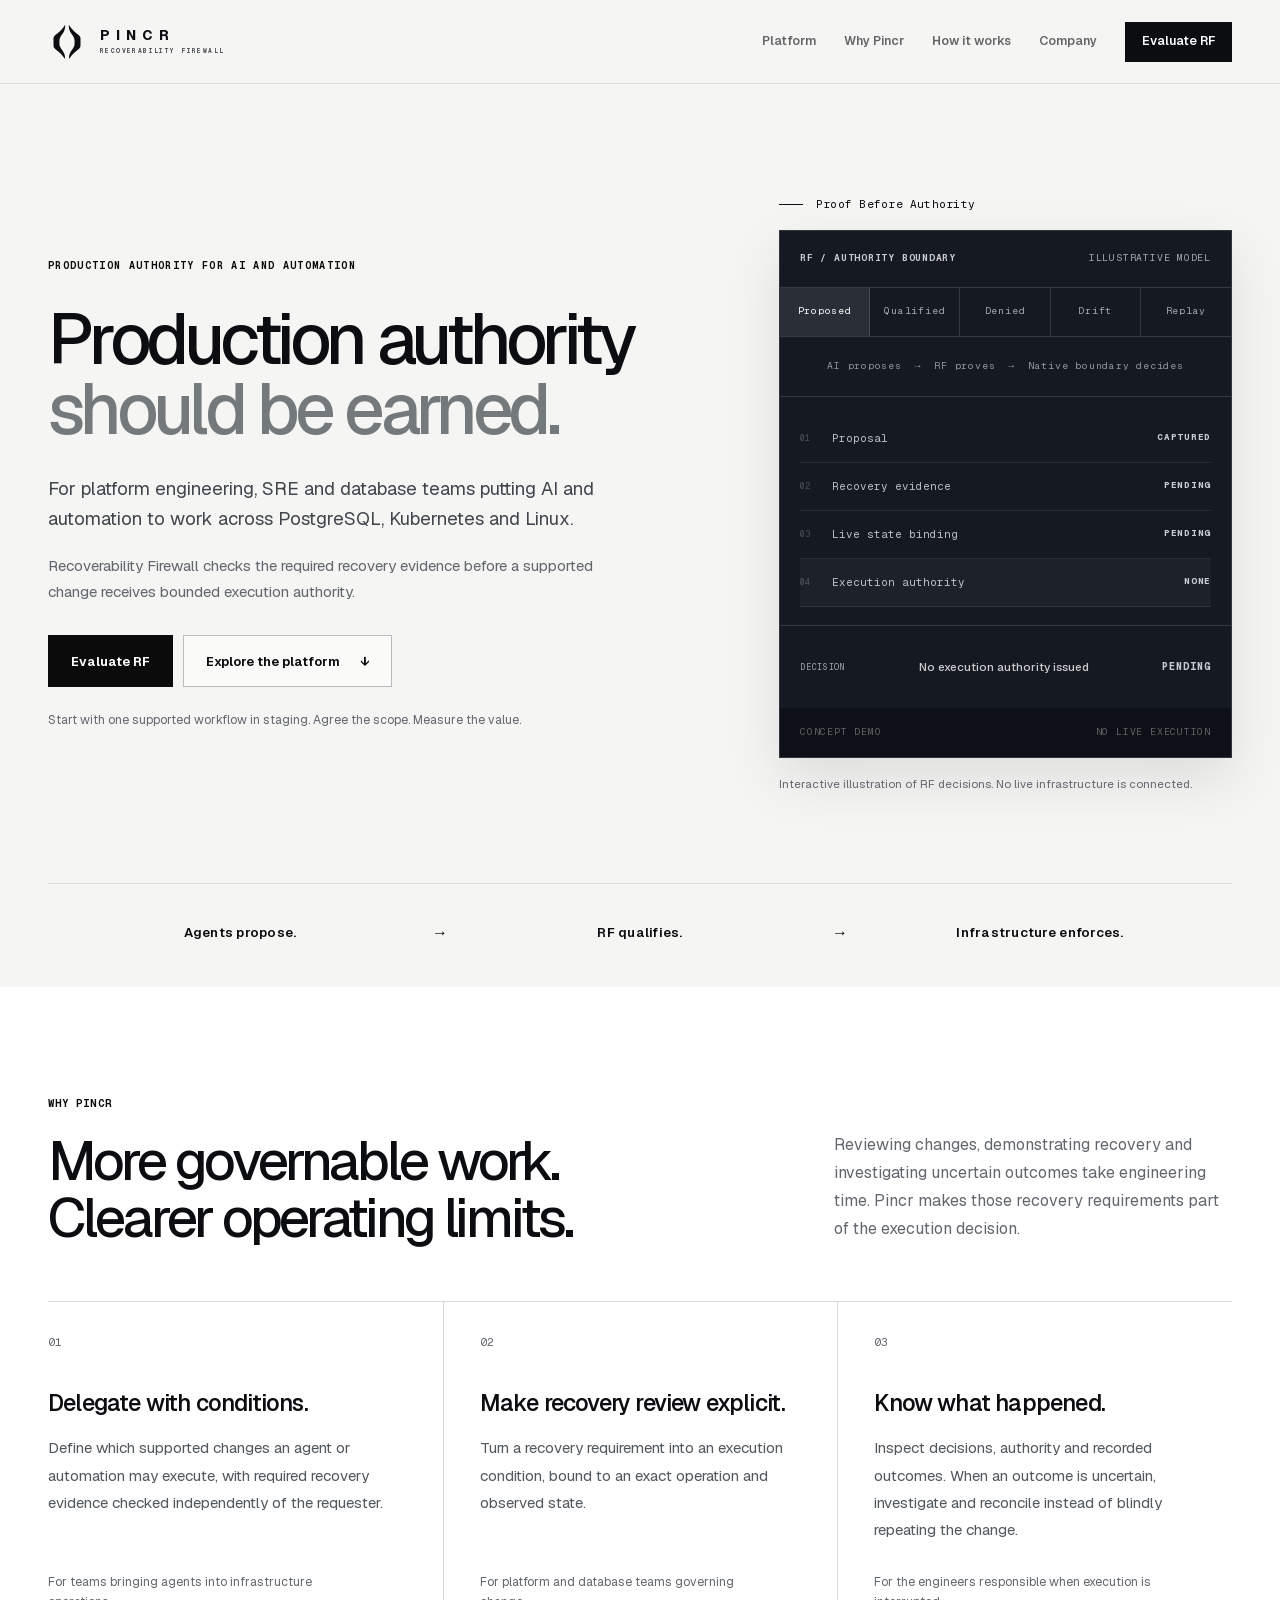
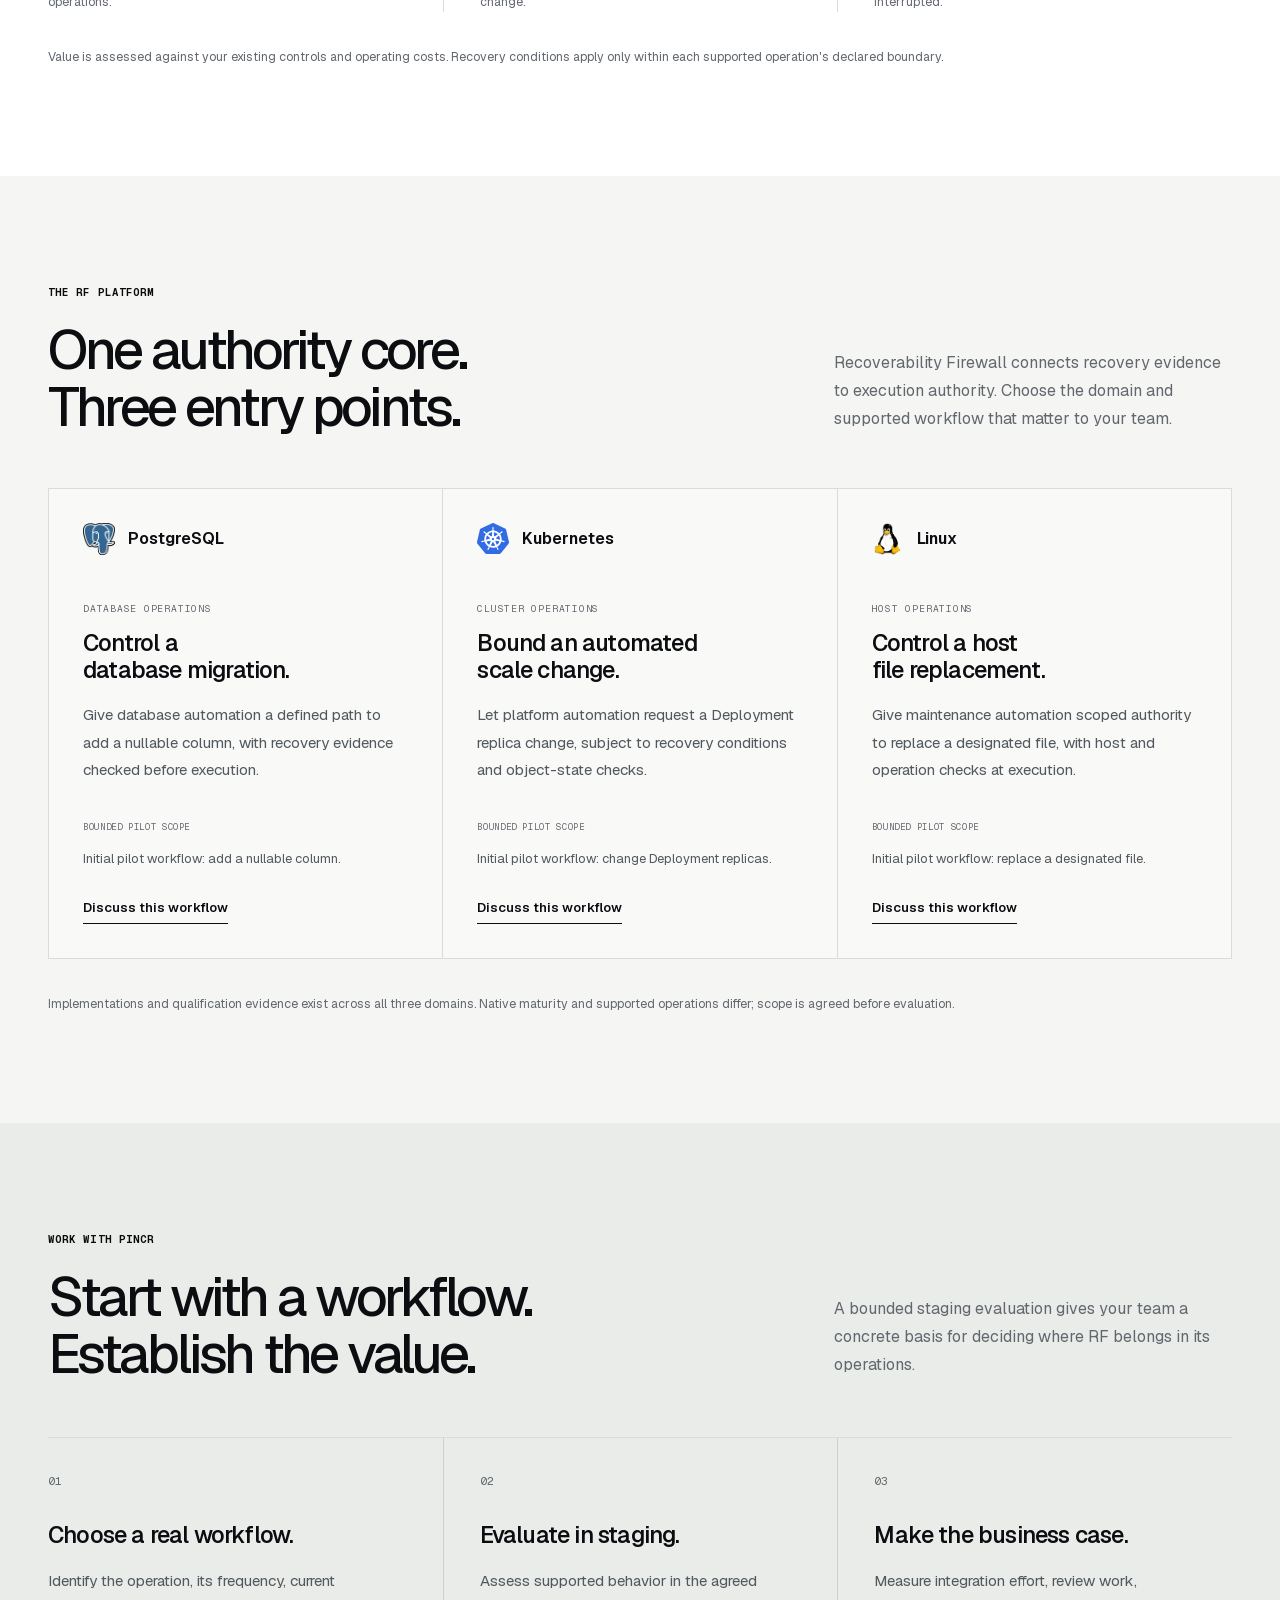
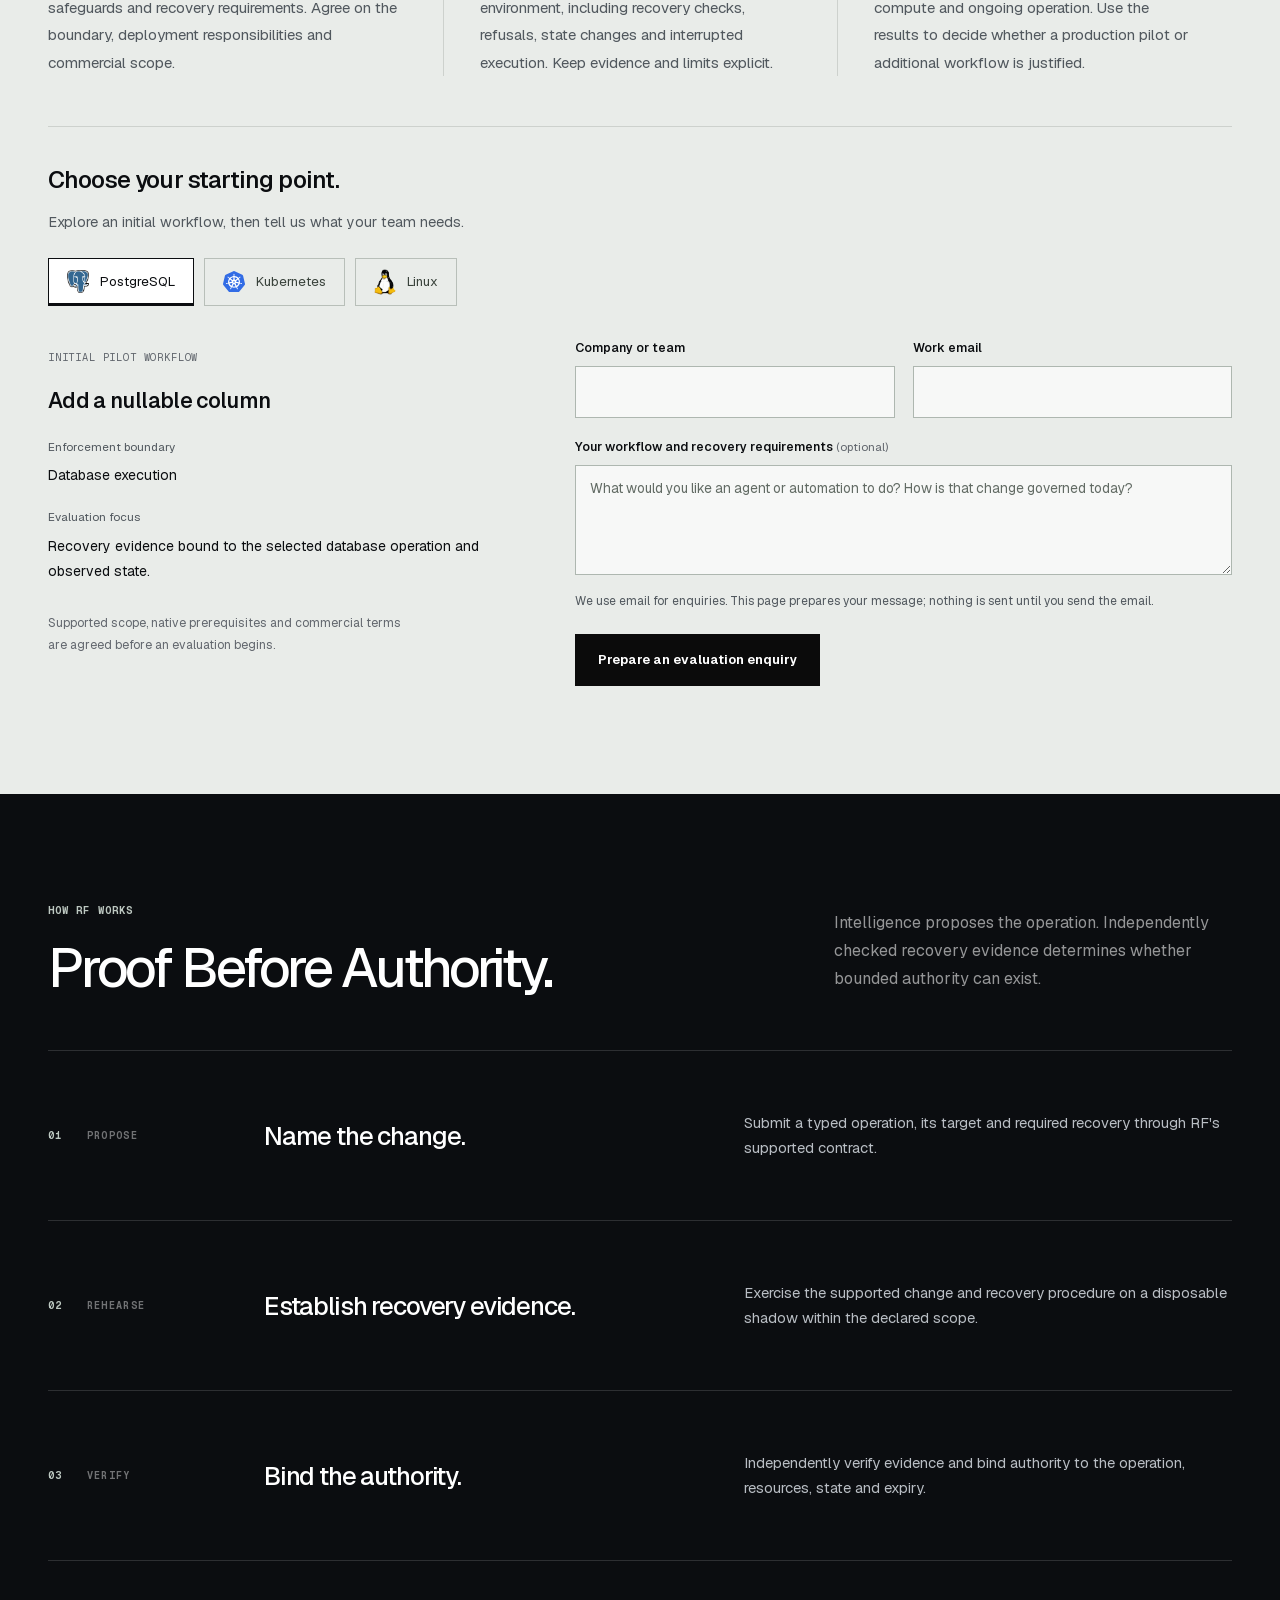
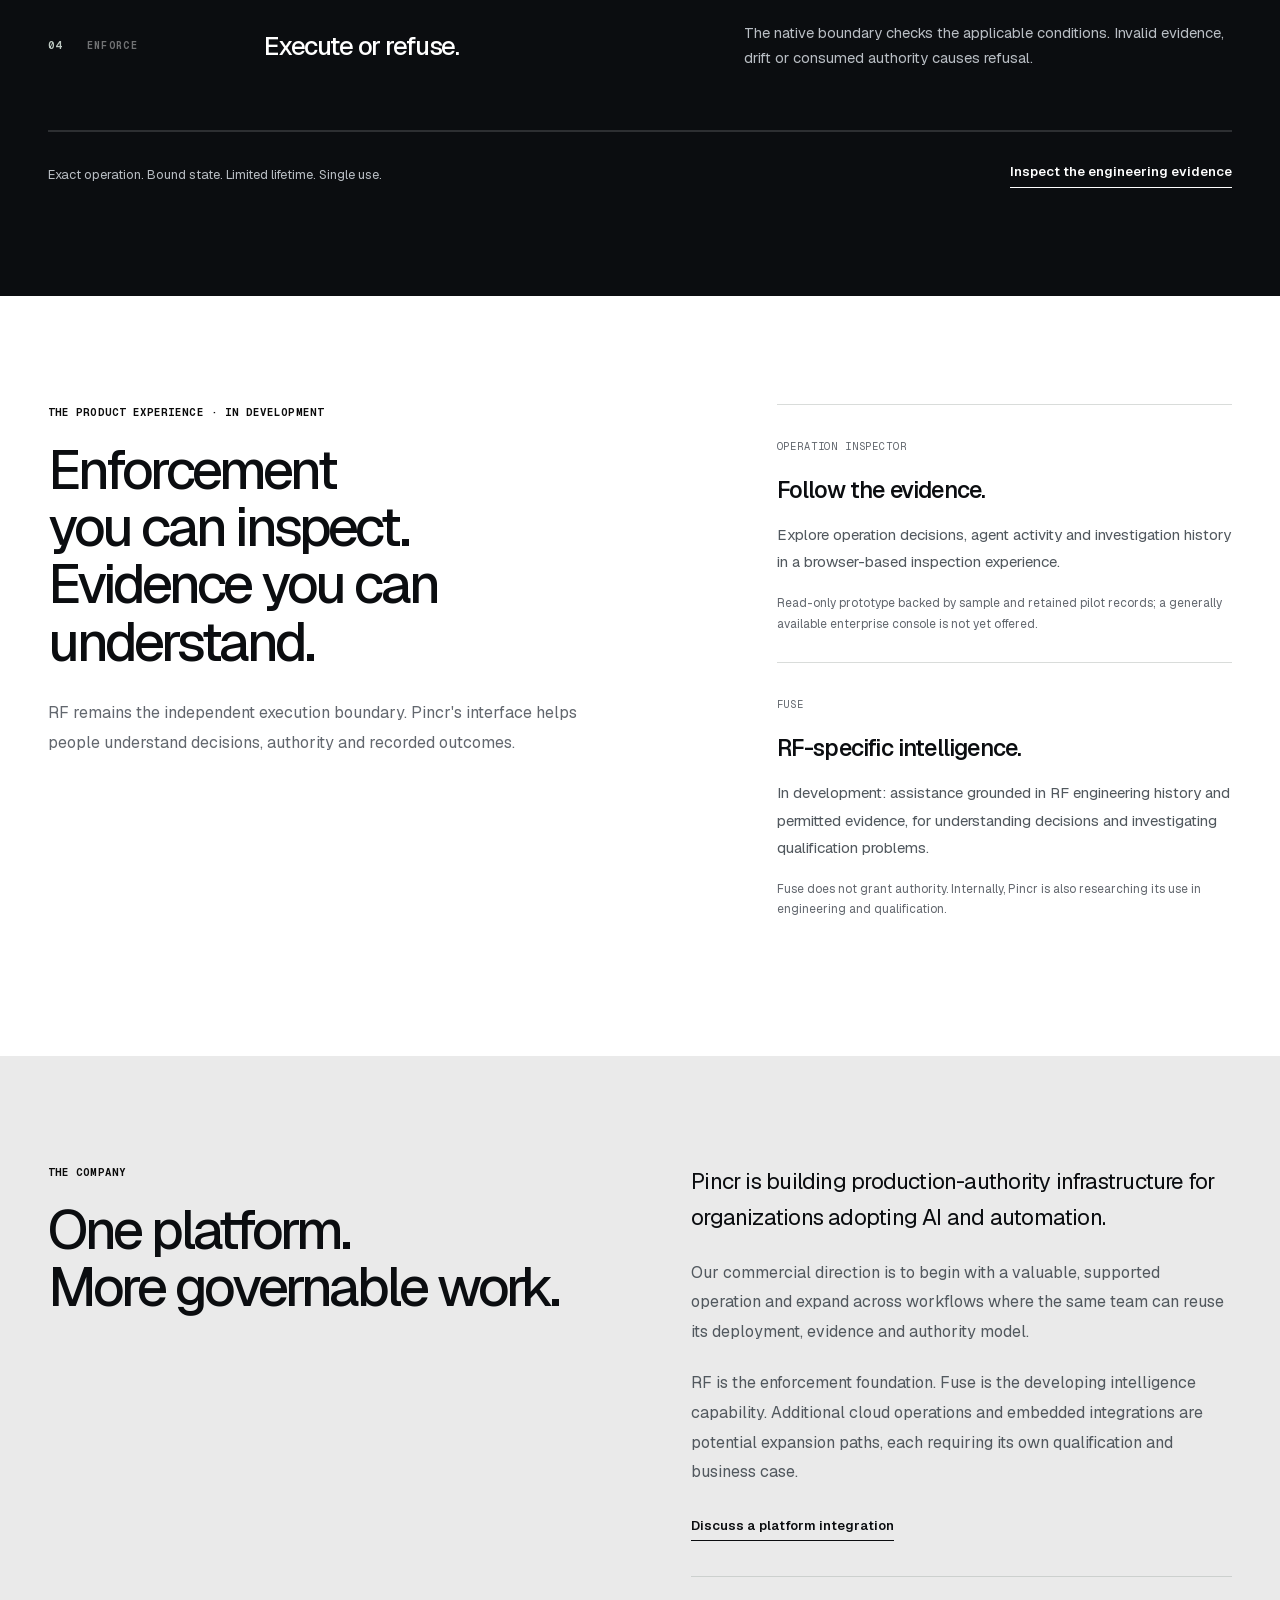
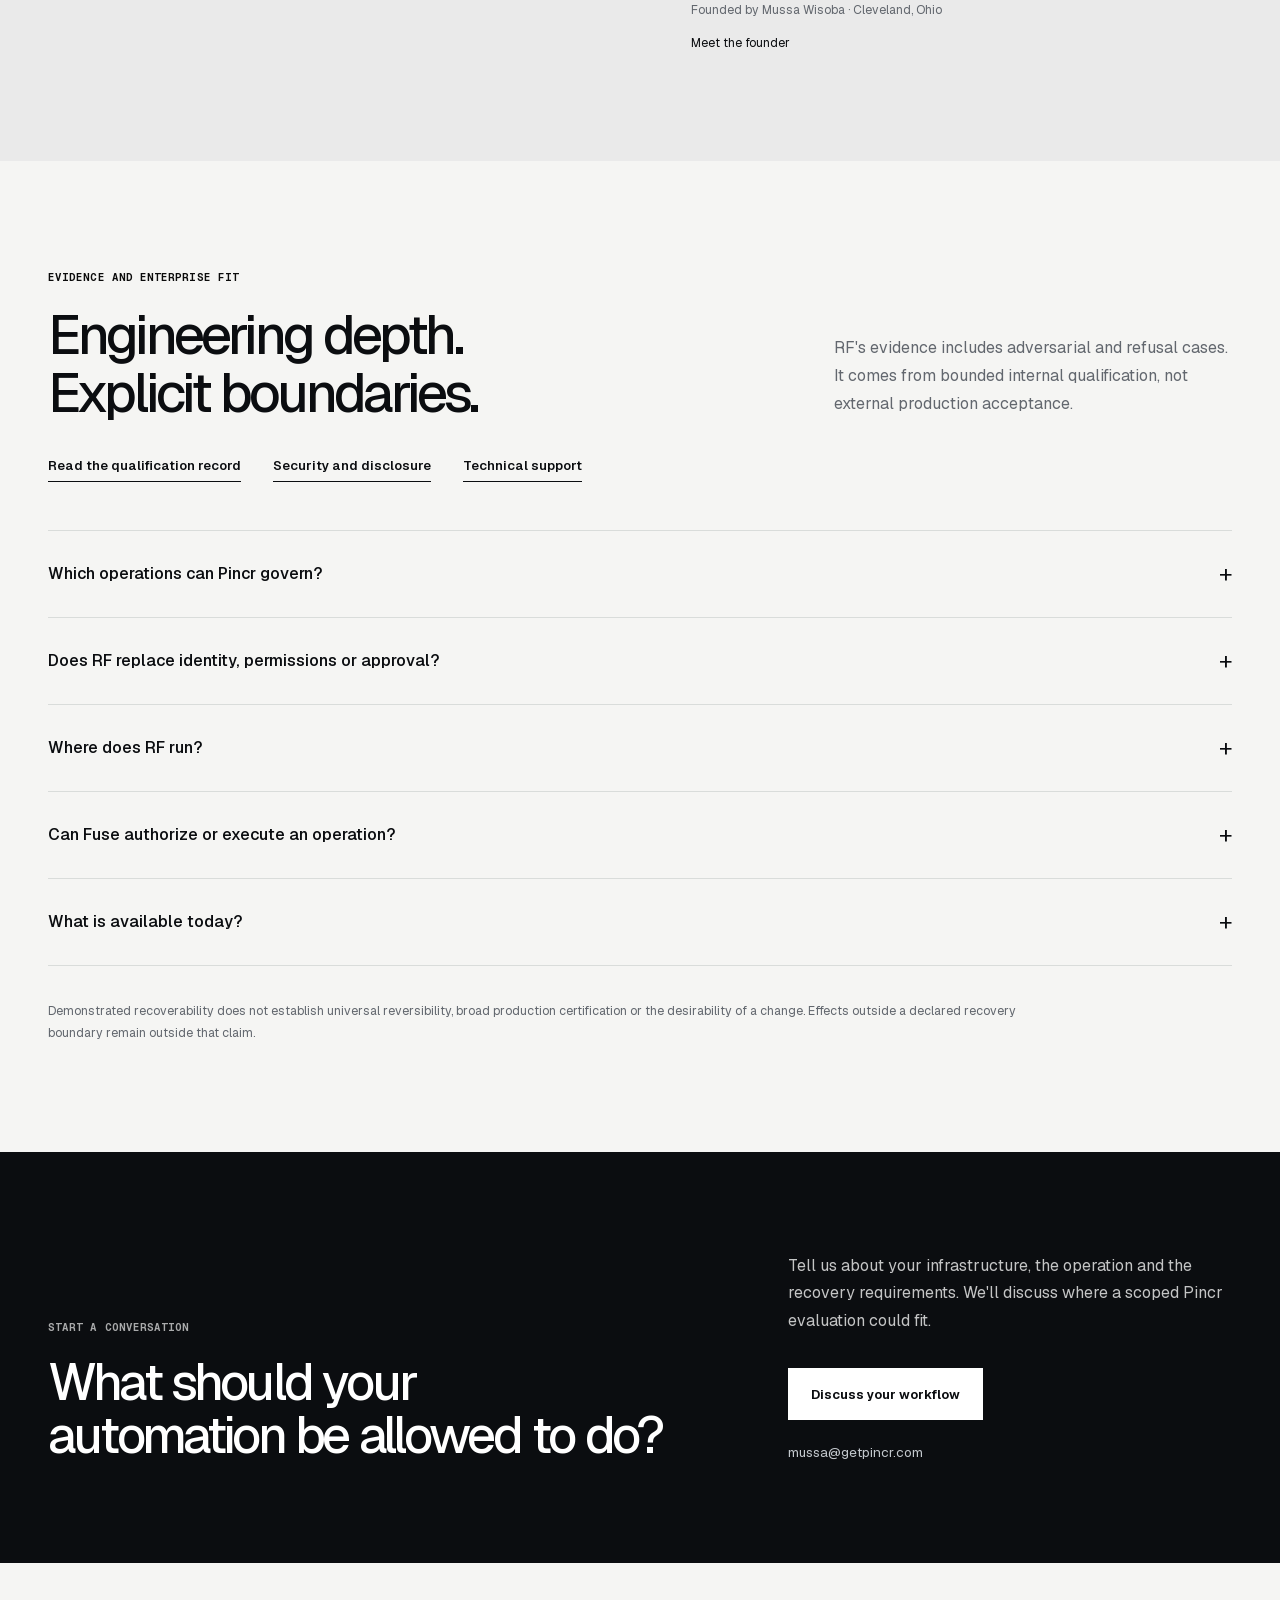
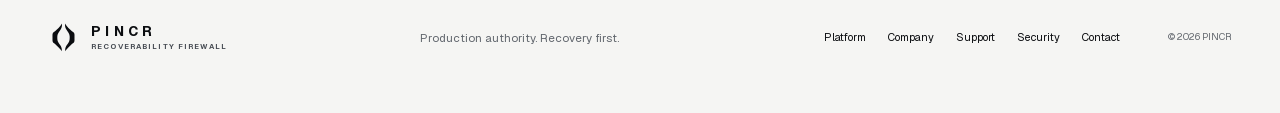
==== commit d940d73e: "Remove mobile link arrow glyphs" ====
--- a/index.html
+++ b/index.html
@@ -1,4 +1,4 @@
-<!DOCTYPE html><html lang="en"><head><meta charSet="utf-8"/><meta name="viewport" content="width=device-width, initial-scale=1"/><link rel="stylesheet" href="/assets/index-DROcSvJB.css" data-rsc-css-href="/assets/index-DROcSvJB.css" data-precedence="vite-rsc/importer-resources"/><link rel="modulepreload" href="/assets/layout-segment-context-CWPa5wWU.js" crossorigin=""/><link rel="modulepreload" href="/assets/rolldown-runtime-S-ySWqyJ.js" crossorigin=""/><link rel="modulepreload" href="/assets/index-DMExIYw7.js" crossorigin=""/><link rel="modulepreload" href="/assets/framework-DjPHiq1u.js" crossorigin=""/><link rel="modulepreload" href="/assets/section-link-DhbKQ0JC.js" crossorigin=""/><link rel="modulepreload" href="/assets/decision-console-5xdjB3SO.js" crossorigin=""/><link rel="modulepreload" href="/assets/image-_bG3bnXV.js" crossorigin=""/><link rel="modulepreload" href="/assets/workflow-link-C0HeL0N4.js" crossorigin=""/><link rel="modulepreload" href="/assets/evaluation-enquiry-DidjOstm.js" crossorigin=""/><title>PINCR | Governed infrastructure operations for AI and automation</title><meta name="description" content="Pincr helps platform, SRE and database teams govern supported PostgreSQL, Kubernetes and Linux changes. Evaluate recovery-conditioned authority in staging."/><meta property="og:title" content="PINCR | Production authority should be earned."/><meta property="og:description" content="Recovery-conditioned execution authority for supported PostgreSQL, Kubernetes and Linux operations. Discuss a scoped enterprise evaluation."/><meta property="og:url" content="https://getpincr.com"/><meta property="og:site_name" content="PINCR"/><meta property="og:type" content="website"/><meta property="og:image" content="https://getpincr.com/og-pincr-commercial-20261025.png"/><meta property="og:image:width" content="1200"/><meta property="og:image:height" content="630"/><meta property="og:image:alt" content="PINCR | AI advice. Governed action."/><meta name="twitter:card" content="summary_large_image"/><meta name="twitter:title" content="PINCR | Production authority should be earned."/><meta name="twitter:description" content="Put AI and automation to work on supported infrastructure changes, with recovery requirements checked before execution."/><meta name="twitter:image" content="https://getpincr.com/og-pincr-commercial-20261025.png"/><link rel="shortcut icon" href="https://getpincr.com/favicon.ico?v=20260917"/><link rel="icon" href="https://getpincr.com/pincr-symbol.svg?v=20260917" type="image/svg+xml"/><link rel="icon" href="https://getpincr.com/favicon.ico?v=20260917" sizes="any"/><link rel="icon" href="https://getpincr.com/pincr-symbol.png?v=20260917" sizes="512x512" type="image/png"/><link rel="apple-touch-icon" href="https://getpincr.com/apple-touch-icon.png?v=20260917"/><link rel="canonical" href="https://getpincr.com/"/><script>self.__VINEXT_RSC_PARAMS__={}</script><script>self.__VINEXT_RSC_NAV__={"pathname":"/","searchParams":[]}</script><link rel="modulepreload" href="/assets/index-DMExIYw7.js" />
+<!DOCTYPE html><html lang="en"><head><meta charSet="utf-8"/><meta name="viewport" content="width=device-width, initial-scale=1"/><link rel="stylesheet" href="/assets/index-CO4v9USA.css" data-rsc-css-href="/assets/index-CO4v9USA.css" data-precedence="vite-rsc/importer-resources"/><link rel="modulepreload" href="/assets/layout-segment-context-BvbcNff6.js" crossorigin=""/><link rel="modulepreload" href="/assets/rolldown-runtime-S-ySWqyJ.js" crossorigin=""/><link rel="modulepreload" href="/assets/index-DpTY5_PB.js" crossorigin=""/><link rel="modulepreload" href="/assets/framework-DjPHiq1u.js" crossorigin=""/><link rel="modulepreload" href="/assets/section-link-DhbKQ0JC.js" crossorigin=""/><link rel="modulepreload" href="/assets/decision-console-5xdjB3SO.js" crossorigin=""/><link rel="modulepreload" href="/assets/image-_bG3bnXV.js" crossorigin=""/><link rel="modulepreload" href="/assets/workflow-link-C0HeL0N4.js" crossorigin=""/><link rel="modulepreload" href="/assets/evaluation-enquiry-B6crD7pa.js" crossorigin=""/><title>PINCR | Governed infrastructure operations for AI and automation</title><meta name="description" content="Pincr helps platform, SRE and database teams govern supported PostgreSQL, Kubernetes and Linux changes. Evaluate recovery-conditioned authority in staging."/><meta property="og:title" content="PINCR | Production authority should be earned."/><meta property="og:description" content="Recovery-conditioned execution authority for supported PostgreSQL, Kubernetes and Linux operations. Discuss a scoped enterprise evaluation."/><meta property="og:url" content="https://getpincr.com"/><meta property="og:site_name" content="PINCR"/><meta property="og:type" content="website"/><meta property="og:image" content="https://getpincr.com/og-pincr-commercial-20261025.png"/><meta property="og:image:width" content="1200"/><meta property="og:image:height" content="630"/><meta property="og:image:alt" content="PINCR | AI advice. Governed action."/><meta name="twitter:card" content="summary_large_image"/><meta name="twitter:title" content="PINCR | Production authority should be earned."/><meta name="twitter:description" content="Put AI and automation to work on supported infrastructure changes, with recovery requirements checked before execution."/><meta name="twitter:image" content="https://getpincr.com/og-pincr-commercial-20261025.png"/><link rel="shortcut icon" href="https://getpincr.com/favicon.ico?v=20260917"/><link rel="icon" href="https://getpincr.com/pincr-symbol.svg?v=20260917" type="image/svg+xml"/><link rel="icon" href="https://getpincr.com/favicon.ico?v=20260917" sizes="any"/><link rel="icon" href="https://getpincr.com/pincr-symbol.png?v=20260917" sizes="512x512" type="image/png"/><link rel="apple-touch-icon" href="https://getpincr.com/apple-touch-icon.png?v=20260917"/><link rel="canonical" href="https://getpincr.com/"/><script>self.__VINEXT_RSC_PARAMS__={}</script><script>self.__VINEXT_RSC_NAV__={"pathname":"/","searchParams":[]}</script><link rel="modulepreload" href="/assets/index-DpTY5_PB.js" />
 <link rel="preload" href="/assets/_vinext_fonts/geist-8ac0455e797f/geist-ff2310f5.woff2" as="font" type="font/woff2" crossorigin />
 <link rel="preload" href="/assets/_vinext_fonts/geist-8ac0455e797f/geist-875ccdd4.woff2" as="font" type="font/woff2" crossorigin />
 <link rel="preload" href="/assets/_vinext_fonts/geist-8ac0455e797f/geist-52306abf.woff2" as="font" type="font/woff2" crossorigin />
@@ -56,9 +56,9 @@
   unicode-range: U+0000-00FF, U+0131, U+0152-0153, U+02BB-02BC, U+02C6, U+02DA, U+02DC, U+0304, U+0308, U+0329, U+2000-206F, U+20AC, U+2122, U+2191, U+2193, U+2212, U+2215, U+FEFF, U+FFFD;
 }
 
-.__font_geist_0h4idih { font-family: 'Geist', sans-serif; }
+.__font_geist_1b06we1 { font-family: 'Geist', sans-serif; }
 
-.__variable_geist_0h4idih { --font-geist-sans: 'Geist', sans-serif; }
+.__variable_geist_1b06we1 { --font-geist-sans: 'Geist', sans-serif; }
 
 /* cyrillic-ext */
 @font-face {
@@ -115,8 +115,8 @@
   unicode-range: U+0000-00FF, U+0131, U+0152-0153, U+02BB-02BC, U+02C6, U+02DA, U+02DC, U+0304, U+0308, U+0329, U+2000-206F, U+20AC, U+2122, U+2191, U+2193, U+2212, U+2215, U+FEFF, U+FFFD;
 }
 
-.__font_geist_mono_1ikzmhz { font-family: 'Geist Mono', sans-serif; }
+.__font_geist_mono_076l557 { font-family: 'Geist Mono', sans-serif; }
 
-.__variable_geist_mono_1ikzmhz { --font-geist-mono: 'Geist Mono', sans-serif; }
+.__variable_geist_mono_076l557 { --font-geist-mono: 'Geist Mono', sans-serif; }
 </style>
-</head><body class="__variable_geist_0h4idih __variable_geist_mono_1ikzmhz"><a href="#main-content" class="skip-link">Skip to content</a><header class="site-header commercial-header"><a href="#top" class="brand" aria-label="PINCR home"><svg aria-hidden="true" class="brand-symbol" focusable="false" viewBox="0 0 64 64" xmlns="http://www.w3.org/2000/svg"><path d="M 28.53 3.50 C 27.80 5.01 26.71 6.31 25.74 7.67 C 23.40 10.95 20.36 13.72 17.28 16.29 C 15.84 17.49 14.43 18.70 13.00 19.90 C 12.10 20.67 11.06 21.43 10.37 22.41 C 9.28 23.97 9.26 25.58 9.26 27.41 C 9.26 28.62 9.26 29.82 9.27 31.03 C 9.27 32.79 9.28 34.55 9.27 36.31 C 9.26 37.84 9.20 39.31 9.74 40.76 C 10.28 42.19 11.49 43.12 12.60 44.10 C 14.30 45.59 16.00 47.09 17.73 48.54 C 20.67 51.02 23.48 53.80 25.80 56.89 C 26.68 58.07 27.49 59.30 28.35 60.50 C 28.65 58.72 28.63 56.98 28.38 55.22 C 28.14 53.50 27.42 51.75 26.63 50.21 C 24.83 46.70 21.95 43.85 20.41 40.20 C 19.03 36.95 19.22 33.38 19.25 29.91 C 19.29 26.67 20.62 23.67 22.36 21.02 C 23.66 19.03 25.24 17.24 26.43 15.18 C 28.49 11.59 29.08 7.61 28.92 3.50 Z" fill="currentColor"></path><path d="M 35.47 3.50 C 36.20 5.01 37.29 6.31 38.26 7.67 C 40.60 10.95 43.64 13.72 46.72 16.29 C 48.16 17.49 49.57 18.70 51.00 19.90 C 51.90 20.67 52.94 21.43 53.63 22.41 C 54.72 23.97 54.74 25.58 54.74 27.41 C 54.74 28.62 54.74 29.82 54.73 31.03 C 54.73 32.79 54.72 34.55 54.73 36.31 C 54.74 37.84 54.80 39.31 54.26 40.76 C 53.72 42.19 52.51 43.12 51.40 44.10 C 49.70 45.59 48.00 47.09 46.27 48.54 C 43.33 51.02 40.52 53.80 38.20 56.89 C 37.32 58.07 36.51 59.30 35.65 60.50 C 35.35 58.72 35.37 56.98 35.62 55.22 C 35.86 53.50 36.58 51.75 37.37 50.21 C 39.17 46.70 42.05 43.85 43.59 40.20 C 44.97 36.95 44.78 33.38 44.75 29.91 C 44.71 26.67 43.38 23.67 41.64 21.02 C 40.34 19.03 38.76 17.24 37.57 15.18 C 35.51 11.59 34.92 7.61 35.08 3.50 Z" fill="currentColor"></path></svg><span class="brand-type"><strong>PINCR</strong><span>RECOVERABILITY FIREWALL</span></span></a><nav aria-label="Primary navigation"><a href="#platform">Platform</a><a href="#value">Why Pincr</a><a href="#mechanism">How it works</a><a href="#company">Company</a><a href="#evaluation" class="nav-cta">Evaluate RF <span aria-hidden="true">↗</span></a></nav></header><main class="business-home" id="main-content"><section class="hero" id="top"><div class="hero-grid shell"><div class="hero-copy"><p class="eyebrow">Production authority for AI and automation</p><h1>Production authority<span>should be earned.</span></h1><p class="hero-lede">For platform engineering, SRE and database teams putting AI and automation to work across PostgreSQL, Kubernetes and Linux.</p><p class="hero-sub">Recoverability Firewall checks the required recovery evidence before a supported change receives bounded execution authority.</p><div class="hero-actions"><a href="#evaluation" class="button button-primary">Evaluate RF <span aria-hidden="true">↗</span></a><a href="#platform" class="button button-secondary">Explore the platform <span aria-hidden="true">↓</span></a></div><p class="commercial-stage">Start with one supported workflow in staging. Agree the scope. Measure the value.</p></div><div class="hero-product"><p class="product-caption"><span class="caption-rule"></span> Proof Before Authority</p><section class="decision-console  is-pending" aria-label="Recoverability Firewall decision model"><div class="console-head"><span>RF / AUTHORITY BOUNDARY</span><small>ILLUSTRATIVE MODEL</small></div><div class="console-tabs" role="tablist" aria-label="Decision outcomes"><button id="outcome-tab-proposal" type="button" role="tab" aria-controls="outcome-panel" aria-selected="true" tabindex="0">Proposed</button><button id="outcome-tab-permit" type="button" role="tab" aria-controls="outcome-panel" aria-selected="false" tabindex="-1">Qualified</button><button id="outcome-tab-recovery" type="button" role="tab" aria-controls="outcome-panel" aria-selected="false" tabindex="-1">Denied</button><button id="outcome-tab-drift" type="button" role="tab" aria-controls="outcome-panel" aria-selected="false" tabindex="-1">Drift</button><button id="outcome-tab-replay" type="button" role="tab" aria-controls="outcome-panel" aria-selected="false" tabindex="-1">Replay</button></div><div class="console-panel" id="outcome-panel" role="tabpanel" aria-labelledby="outcome-tab-proposal"><div class="console-flow" aria-label="Authority sequence"><span>AI proposes</span><i>→</i><span>RF proves</span><i>→</i><span>Native boundary decides</span></div><div class="console-rows"><div class=""><span>01</span><code>Proposal</code><strong class="">CAPTURED</strong></div><div class=""><span>02</span><code>Recovery evidence</code><strong class="">PENDING</strong></div><div class=""><span>03</span><code>Live state binding</code><strong class="">PENDING</strong></div><div class="row-active"><span>04</span><code>Execution authority</code><strong class="">NONE</strong></div></div><div class="console-verdict" aria-live="polite"><span>DECISION</span><strong>No execution authority issued</strong><b>PENDING</b></div></div><div class="console-foot"><span>CONCEPT DEMO</span><span>NO LIVE EXECUTION</span></div></section><p class="illustration-note">Interactive illustration of RF decisions. No live infrastructure is connected.</p></div></div><div class="hero-principle shell" aria-label="How the platform works"><p>Agents propose.</p><span aria-hidden="true">→</span><p>RF qualifies.</p><span aria-hidden="true">→</span><p>Infrastructure enforces.</p></div></section><section class="section value-section" id="value"><div class="shell"><div class="section-heading"><div><p class="section-kicker">Why Pincr</p><h2>More governable work.<br/>Clearer operating limits.</h2></div><p>Reviewing changes, demonstrating recovery and investigating uncertain outcomes take engineering time. Pincr makes those recovery requirements part of the execution decision.</p></div><div class="value-grid"><article><span class="item-number">01</span><h3>Delegate with conditions.</h3><p>Define which supported changes an agent or automation may execute, with required recovery evidence checked independently of the requester.</p><small>For teams bringing agents into infrastructure operations.</small></article><article><span class="item-number">02</span><h3>Make recovery review explicit.</h3><p>Turn a recovery requirement into an execution condition, bound to an exact operation and observed state.</p><small>For platform and database teams governing change.</small></article><article><span class="item-number">03</span><h3>Know what happened.</h3><p>Inspect decisions, authority and recorded outcomes. When an outcome is uncertain, investigate and reconcile instead of blindly repeating the change.</p><small>For the engineers responsible when execution is interrupted.</small></article></div><p class="commercial-footnote">Value is assessed against your existing controls and operating costs. Recovery conditions apply only within each supported operation&#x27;s declared boundary.</p></div></section><section class="section platform-section" id="platform"><div class="shell"><div class="section-heading"><div><p class="section-kicker">The RF platform</p><h2>One authority core.<br/>Three entry points.</h2></div><p>Recoverability Firewall connects recovery evidence to execution authority. Choose the domain and supported workflow that matter to your team.</p></div><div class="domain-grid"><article><div class="domain-name"><img src="/domains/postgresql.png" alt="" width="32" height="32" loading="lazy" decoding="async" srcSet="/domains/postgresql.png 32w" data-nimg="1"/><span>PostgreSQL</span></div><p class="domain-label">DATABASE OPERATIONS</p><h3>Control a database migration.</h3><p>Give database automation a defined path to add a nullable column, with recovery evidence checked before execution.</p><div class="domain-scope"><small>BOUNDED PILOT SCOPE</small><p>Initial pilot workflow: add a nullable column.</p></div><a href="#evaluation-request" class="text-link">Discuss this workflow <span aria-hidden="true">↗</span></a></article><article><div class="domain-name"><img src="/domains/kubernetes.svg" alt="" width="32" height="32" loading="lazy" decoding="async" srcSet="/domains/kubernetes.svg 32w" data-nimg="1"/><span>Kubernetes</span></div><p class="domain-label">CLUSTER OPERATIONS</p><h3>Bound an automated scale change.</h3><p>Let platform automation request a Deployment replica change, subject to recovery conditions and object-state checks.</p><div class="domain-scope"><small>BOUNDED PILOT SCOPE</small><p>Initial pilot workflow: change Deployment replicas.</p></div><a href="#evaluation-request" class="text-link">Discuss this workflow <span aria-hidden="true">↗</span></a></article><article><div class="domain-name"><img src="/domains/linux-tux.png" alt="" width="32" height="32" loading="lazy" decoding="async" srcSet="/domains/linux-tux.png 32w" data-nimg="1"/><span>Linux</span></div><p class="domain-label">HOST OPERATIONS</p><h3>Control a host file replacement.</h3><p>Give maintenance automation scoped authority to replace a designated file, with host and operation checks at execution.</p><div class="domain-scope"><small>BOUNDED PILOT SCOPE</small><p>Initial pilot workflow: replace a designated file.</p></div><a href="#evaluation-request" class="text-link">Discuss this workflow <span aria-hidden="true">↗</span></a></article></div><p class="commercial-footnote">Implementations and qualification evidence exist across all three domains. Native maturity and supported operations differ; scope is agreed before evaluation.</p></div></section><section class="section evaluation-section" id="evaluation"><div class="shell"><div class="section-heading"><div><p class="section-kicker">Work with Pincr</p><h2>Start with a workflow.<br/>Establish the value.</h2></div><p>A bounded staging evaluation gives your team a concrete basis for deciding where RF belongs in its operations.</p></div><div class="evaluation-grid"><article><span class="item-number">01</span><h3>Choose a real workflow.</h3><p>Identify the operation, its frequency, current safeguards and recovery requirements. Agree on the boundary, deployment responsibilities and commercial scope.</p></article><article><span class="item-number">02</span><h3>Evaluate in staging.</h3><p>Assess supported behavior in the agreed environment, including recovery checks, refusals, state changes and interrupted execution. Keep evidence and limits explicit.</p></article><article><span class="item-number">03</span><h3>Make the business case.</h3><p>Measure integration effort, review work, compute and ongoing operation. Use the results to decide whether a production pilot or additional workflow is justified.</p></article></div><div class="enquiry" id="evaluation-request"><h3>Choose your starting point.</h3><p class="enquiry-intro">Explore an initial workflow, then tell us what your team needs.</p><div class="workflow-choices" role="group" aria-label="Evaluation domain"><button type="button" aria-pressed="true"><img src="/domains/postgresql.png" alt="" width="22" height="22" loading="lazy" decoding="async" srcSet="/domains/postgresql.png 22w" data-nimg="1"/>PostgreSQL</button><button type="button" aria-pressed="false"><img src="/domains/kubernetes.svg" alt="" width="22" height="22" loading="lazy" decoding="async" srcSet="/domains/kubernetes.svg 22w" data-nimg="1"/>Kubernetes</button><button type="button" aria-pressed="false"><img src="/domains/linux-tux.png" alt="" width="22" height="22" loading="lazy" decoding="async" srcSet="/domains/linux-tux.png 22w" data-nimg="1"/>Linux</button></div><div class="enquiry-grid"><div class="workflow-detail" aria-live="polite"><span class="feature-tag">INITIAL PILOT WORKFLOW</span><h4>Add a nullable column</h4><dl><div><dt>Enforcement boundary</dt><dd>Database execution</dd></div><div><dt>Evaluation focus</dt><dd>Recovery evidence bound to the selected database operation and observed state.</dd></div></dl><p>Supported scope, native prerequisites and commercial terms are agreed before an evaluation begins.</p></div><form aria-label="Evaluation enquiry"><div class="enquiry-fields"><label for="enquiry-company">Company or team<input id="enquiry-company" required="" maxLength="120" autoComplete="organization" name="company"/></label><label for="enquiry-email">Work email<input id="enquiry-email" type="email" required="" maxLength="254" autoComplete="email" name="email"/></label></div><label for="enquiry-details">Your workflow and recovery requirements <span>(optional)</span><textarea id="enquiry-details" name="details" maxLength="1500" rows="3" placeholder="What would you like an agent or automation to do? How is that change governed today?"></textarea></label><p class="enquiry-privacy">We use email for enquiries. This page prepares your message; nothing is sent until you send the email.</p><button class="button button-primary" type="submit">Prepare an evaluation enquiry <span aria-hidden="true">↗</span></button></form></div></div></div></section><section class="mechanism section section-dark" id="mechanism"><div class="shell"><div class="section-heading"><div><p class="section-kicker">How RF works</p><h2>Proof Before Authority.</h2></div><p>Intelligence proposes the operation. Independently checked recovery evidence determines whether bounded authority can exist.</p></div><div class="protocol-list"><article><div class="protocol-index"><span>01</span><small>Propose</small></div><h3>Name the change.</h3><p>Submit a typed operation, its target and required recovery through RF&#x27;s supported contract.</p></article><article><div class="protocol-index"><span>02</span><small>Rehearse</small></div><h3>Establish recovery evidence.</h3><p>Exercise the supported change and recovery procedure on a disposable shadow within the declared scope.</p></article><article><div class="protocol-index"><span>03</span><small>Verify</small></div><h3>Bind the authority.</h3><p>Independently verify evidence and bind authority to the operation, resources, state and expiry.</p></article><article><div class="protocol-index"><span>04</span><small>Enforce</small></div><h3>Execute or refuse.</h3><p>The native boundary checks the applicable conditions. Invalid evidence, drift or consumed authority causes refusal.</p></article></div><div class="mechanism-bottom"><p>Exact operation. Bound state. Limited lifetime. Single use.</p><a class="text-link" href="/qualification/">Inspect the engineering evidence <span aria-hidden="true">↗</span></a></div></div></section><section class="section experience-section" id="experience"><div class="shell experience-grid"><div><p class="section-kicker">The product experience · In development</p><h2>Enforcement you can inspect.<br/>Evidence you can understand.</h2><p class="experience-copy">RF remains the independent execution boundary. Pincr&#x27;s interface helps people understand decisions, authority and recorded outcomes.</p></div><div class="experience-features"><article><span class="feature-tag">OPERATION INSPECTOR</span><h3>Follow the evidence.</h3><p>Explore operation decisions, agent activity and investigation history in a browser-based inspection experience.</p><small>Read-only prototype backed by sample and retained pilot records; a generally available enterprise console is not yet offered.</small></article><article><span class="feature-tag">FUSE</span><h3>RF-specific intelligence.</h3><p>In development: assistance grounded in RF engineering history and permitted evidence, for understanding decisions and investigating qualification problems.</p><small>Fuse does not grant authority. Internally, Pincr is also researching its use in engineering and qualification.</small></article></div></div></section><section class="section company-section" id="company"><div class="shell company-grid"><div><p class="section-kicker">The company</p><h2>One platform.<br/>More governable work.</h2></div><div class="company-copy"><p class="large-copy">Pincr is building production-authority infrastructure for organizations adopting AI and automation.</p><p>Our commercial direction is to begin with a valuable, supported operation and expand across workflows where the same team can reuse its deployment, evidence and authority model.</p><p>RF is the enforcement foundation. Fuse is the developing intelligence capability. Additional cloud operations and embedded integrations are potential expansion paths, each requiring its own qualification and business case.</p><a class="text-link" href="mailto:mussa@getpincr.com?subject=Pincr%20platform%20integration">Discuss a platform integration <span aria-hidden="true">↗</span></a><div class="founder-line"><span>Founded by Mussa Wisoba · Cleveland, Ohio</span><a href="https://www.linkedin.com/in/mussa-wisoba-413b351b2/" target="_blank" rel="noreferrer">Meet the founder <span aria-hidden="true">↗</span></a></div></div></div></section><section class="section trust-section" id="boundaries"><div class="shell"><div class="section-heading"><div><p class="section-kicker">Evidence and enterprise fit</p><h2>Engineering depth.<br/>Explicit boundaries.</h2></div><p>RF&#x27;s evidence includes adversarial and refusal cases. It comes from bounded internal qualification, not external production acceptance.</p></div><div class="trust-links"><a class="text-link" href="/qualification/">Read the qualification record <span aria-hidden="true">↗</span></a><a class="text-link" href="/security/">Security and disclosure <span aria-hidden="true">↗</span></a><a class="text-link" href="/support/">Technical support <span aria-hidden="true">↗</span></a></div><div class="faq-list"><details><summary>Which operations can Pincr govern?<span aria-hidden="true">+</span></summary><p>The current runnable pilot supports narrow operation classes across PostgreSQL, Kubernetes and Linux. The initial examples are adding a nullable column, setting Deployment replicas and replacing a designated file. Coverage and native qualification differ by domain. Each evaluation defines its exact supported scope; this is not arbitrary SQL, shell or cloud-command execution.</p></details><details><summary>Does RF replace identity, permissions or approval?<span aria-hidden="true">+</span></summary><p>RF adds a recovery requirement to the execution decision. Identity, organizational policy and other approvals still apply. Demonstrated recoverability does not establish that a change is desirable or that every consequence is covered. Alternative execution routes must also be controlled for the governed boundary to be effective.</p></details><details><summary>Where does RF run?<span aria-hidden="true">+</span></summary><p>RF enforcement operates through its native infrastructure integrations. The intended enterprise model combines customer-deployed enforcement with a web inspection experience. Deployment, credentials, evidence handling and operating responsibilities are agreed for each evaluation. A generally available hosted enterprise console is not being offered here.</p></details><details><summary>Can Fuse authorize or execute an operation?<span aria-hidden="true">+</span></summary><p>No. Fuse is an RF-specialist intelligence capability in development. Its customer-facing role is to help explain permitted records and evidence. It does not qualify its own recommendations or grant execution authority. RF functions independently of Fuse.</p></details><details><summary>What is available today?<span aria-hidden="true">+</span></summary><p>Pincr is developing the platform and discussing scoped enterprise evaluations. Technical evidence comes from bounded internal qualification; no external production acceptance or formal design partners are established. Start with a conversation about your workflow and an agreed staging scope.</p></details></div><p class="commercial-footnote">Demonstrated recoverability does not establish universal reversibility, broad production certification or the desirability of a change. Effects outside a declared recovery boundary remain outside that claim.</p></div></section><section class="engage" id="engage"><div class="shell engage-grid"><div><p class="section-kicker">Start a conversation</p><h2>What should your<br/>automation be allowed to do?</h2></div><div class="engage-copy"><p>Tell us about your infrastructure, the operation and the recovery requirements. We&#x27;ll discuss where a scoped Pincr evaluation could fit.</p><a class="button button-light" href="mailto:mussa@getpincr.com?subject=Pincr%20enterprise%20evaluation&amp;body=Company%3A%0ARole%3A%0AInfrastructure%20domain%3A%0AOperation%20to%20evaluate%3A%0ACurrent%20change%20and%20recovery%20process%3A%0A">Discuss your workflow <span aria-hidden="true">↗</span></a><a class="founder-email" href="mailto:mussa@getpincr.com">mussa@getpincr.com</a></div></div></section></main><footer class="site-footer shell commercial-footer"><a href="#top" class="footer-brand"><svg aria-hidden="true" class="footer-symbol" focusable="false" viewBox="0 0 64 64" xmlns="http://www.w3.org/2000/svg"><path d="M 28.53 3.50 C 27.80 5.01 26.71 6.31 25.74 7.67 C 23.40 10.95 20.36 13.72 17.28 16.29 C 15.84 17.49 14.43 18.70 13.00 19.90 C 12.10 20.67 11.06 21.43 10.37 22.41 C 9.28 23.97 9.26 25.58 9.26 27.41 C 9.26 28.62 9.26 29.82 9.27 31.03 C 9.27 32.79 9.28 34.55 9.27 36.31 C 9.26 37.84 9.20 39.31 9.74 40.76 C 10.28 42.19 11.49 43.12 12.60 44.10 C 14.30 45.59 16.00 47.09 17.73 48.54 C 20.67 51.02 23.48 53.80 25.80 56.89 C 26.68 58.07 27.49 59.30 28.35 60.50 C 28.65 58.72 28.63 56.98 28.38 55.22 C 28.14 53.50 27.42 51.75 26.63 50.21 C 24.83 46.70 21.95 43.85 20.41 40.20 C 19.03 36.95 19.22 33.38 19.25 29.91 C 19.29 26.67 20.62 23.67 22.36 21.02 C 23.66 19.03 25.24 17.24 26.43 15.18 C 28.49 11.59 29.08 7.61 28.92 3.50 Z" fill="currentColor"></path><path d="M 35.47 3.50 C 36.20 5.01 37.29 6.31 38.26 7.67 C 40.60 10.95 43.64 13.72 46.72 16.29 C 48.16 17.49 49.57 18.70 51.00 19.90 C 51.90 20.67 52.94 21.43 53.63 22.41 C 54.72 23.97 54.74 25.58 54.74 27.41 C 54.74 28.62 54.74 29.82 54.73 31.03 C 54.73 32.79 54.72 34.55 54.73 36.31 C 54.74 37.84 54.80 39.31 54.26 40.76 C 53.72 42.19 52.51 43.12 51.40 44.10 C 49.70 45.59 48.00 47.09 46.27 48.54 C 43.33 51.02 40.52 53.80 38.20 56.89 C 37.32 58.07 36.51 59.30 35.65 60.50 C 35.35 58.72 35.37 56.98 35.62 55.22 C 35.86 53.50 36.58 51.75 37.37 50.21 C 39.17 46.70 42.05 43.85 43.59 40.20 C 44.97 36.95 44.78 33.38 44.75 29.91 C 44.71 26.67 43.38 23.67 41.64 21.02 C 40.34 19.03 38.76 17.24 37.57 15.18 C 35.51 11.59 34.92 7.61 35.08 3.50 Z" fill="currentColor"></path></svg><span class="footer-type"><strong>PINCR</strong><span>RECOVERABILITY FIREWALL</span></span></a><p>Production authority. Recovery first.</p><div><a href="#platform">Platform</a><a href="#company">Company</a><a href="/support/">Support</a><a href="/security/">Security</a><a href="mailto:mussa@getpincr.com?subject=Pincr%20enterprise%20evaluation&amp;body=Company%3A%0ARole%3A%0AInfrastructure%20domain%3A%0AOperation%20to%20evaluate%3A%0ACurrent%20change%20and%20recovery%20process%3A%0A">Contact</a></div><small>© 2026 PINCR</small></footer><script id="_R_">import("/assets/index-DMExIYw7.js")</script></body></html><script>self.__VINEXT_RSC_CHUNKS__=self.__VINEXT_RSC_CHUNKS__||[];self.__VINEXT_RSC_CHUNKS__.push("2:I[\"8c0f216c4604\",[],\"Children\",1]\n3:I[\"15c18cfaeeff\",[],\"LayoutSegmentProvider\",1]\n4:I[\"8c0f216c4604\",[],\"Slot\",1]\n5:I[\"593f344dc510\",[],\"RedirectBoundary\",1]\n:HL[\"/assets/index-DROcSvJB.css\",\"style\"]\n")</script><script>self.__VINEXT_RSC_CHUNKS__=self.__VINEXT_RSC_CHUNKS__||[];self.__VINEXT_RSC_CHUNKS__.push("0:{\"__route\":\"route:/\",\"__interceptionContext\":null,\"__layoutIds\":[\"layout:/\"],\"__rootLayout\":\"/\",\"page:/\":\"$L1\",\"layout:/\":[[[[\"$\",\"link\",\"css:/assets/index-DROcSvJB.css\",{\"rel\":\"stylesheet\",\"precedence\":\"vite-rsc/importer-resources\",\"href\":\"/assets/index-DROcSvJB.css\",\"data-rsc-css-href\":\"/assets/index-DROcSvJB.css\"}],\"$undefined\"],[\"$\",\"html\",null,{\"lang\":\"en\",\"children\":[\"$\",\"body\",null,{\"className\":\"__variable_geist_0h4idih __variable_geist_mono_1ikzmhz\",\"children\":[\"$\",\"$L2\",null,{}]}]}]],null],\"route:/\":[[[\"$\",\"meta\",null,{\"charSet\":\"utf-8\"}],[[\"$\",\"title\",\"0\",{\"children\":\"PINCR | Governed infrastructure operations for AI and automation\"}],[\"$\",\"meta\",\"1\",{\"name\":\"description\",\"content\":\"Pincr helps platform, SRE and database teams govern supported PostgreSQL, Kubernetes and Linux changes. Evaluate recovery-conditioned authority in staging.\"}],[\"$\",\"meta\",\"2\",{\"property\":\"og:title\",\"content\":\"PINCR | Production authority should be earned.\"}],[\"$\",\"meta\",\"3\",{\"property\":\"og:description\",\"content\":\"Recovery-conditioned execution authority for supported PostgreSQL, Kubernetes and Linux operations. Discuss a scoped enterprise evaluation.\"}],[\"$\",\"meta\",\"4\",{\"property\":\"og:url\",\"content\":\"https://getpincr.com\"}],[\"$\",\"meta\",\"5\",{\"property\":\"og:site_name\",\"content\":\"PINCR\"}],[\"$\",\"meta\",\"6\",{\"property\":\"og:type\",\"content\":\"website\"}],[\"$\",\"meta\",\"7\",{\"property\":\"og:image\",\"content\":\"https://getpincr.com/og-pincr-commercial-20261025.png\"}],[\"$\",\"meta\",\"8\",{\"property\":\"og:image:width\",\"content\":\"1200\"}],[\"$\",\"meta\",\"9\",{\"property\":\"og:image:height\",\"content\":\"630\"}],[\"$\",\"meta\",\"10\",{\"property\":\"og:image:alt\",\"content\":\"PINCR | AI advice. Governed action.\"}],[\"$\",\"meta\",\"11\",{\"name\":\"twitter:card\",\"content\":\"summary_large_image\"}],[\"$\",\"meta\",\"12\",{\"name\":\"twitter:title\",\"content\":\"PINCR | Production authority should be earned.\"}],[\"$\",\"meta\",\"13\",{\"name\":\"twitter:description\",\"content\":\"Put AI and automation to work on supported infrastructure changes, with recovery requirements checked before execution.\"}],[\"$\",\"meta\",\"14\",{\"name\":\"twitter:image\",\"content\":\"https://getpincr.com/og-pincr-commercial-20261025.png\"}],[\"$\",\"link\",\"15\",{\"rel\":\"shortcut icon\",\"href\":\"https://getpincr.com/favicon.ico?v=20260917\"}],[\"$\",\"link\",\"16\",{\"rel\":\"icon\",\"href\":\"https://getpincr.com/pincr-symbol.svg?v=20260917\",\"type\":\"image/svg+xml\"}],[\"$\",\"link\",\"17\",{\"rel\":\"icon\",\"href\":\"https://getpincr.com/favicon.ico?v=20260917\",\"sizes\":\"any\"}],[\"$\",\"link\",\"18\",{\"rel\":\"icon\",\"href\":\"https://getpincr.com/pincr-symbol.png?v=20260917\",\"sizes\":\"512x512\",\"type\":\"image/png\"}],[\"$\",\"link\",\"19\",{\"rel\":\"apple-touch-icon\",\"href\":\"https://getpincr.com/apple-touch-icon.png?v=20260917\"}],[\"$\",\"link\",\"20\",{\"rel\":\"canonical\",\"href\":\"https://getpincr.com/\"}]],[[\"$\",\"meta\",\"0\",{\"name\":\"viewport\",\"content\":\"width=device-width, initial-scale=1\"}]]],[\"$\",\"$L3\",null,{\"segmentMap\":{\"children\":[]},\"children\":[\"$\",\"$L4\",null,{\"id\":\"layout:/\",\"parallelSlots\":\"$undefined\",\"children\":[\"$\",\"$L5\",null,{\"children\":[\"$\",\"$L3\",null,{\"segmentMap\":{\"children\":[]},\"children\":[\"$\",\"$L4\",null,{\"id\":\"page:/\"}]}]}]}]}]],\"__layoutFlags\":{\"layout:/\":\"s\"},\"__artifactCompatibility\":{\"schemaVersion\":1,\"graphVersion\":\"app-route-graph:4uhn5s1wvoptc\",\"deploymentVersion\":\"3998d93a-cbf4-4ee4-bc28-16e6bafd2001\",\"appElementsSchemaVersion\":1,\"rscPayloadSchemaVersion\":1,\"rootBoundaryId\":\"/\",\"renderEpoch\":null}}\n")</script><script>self.__VINEXT_RSC_CHUNKS__=self.__VINEXT_RSC_CHUNKS__||[];self.__VINEXT_RSC_CHUNKS__.push("6:I[\"fd536da6927e\",[],\"default\",1]\n")</script><script>self.__VINEXT_RSC_CHUNKS__=self.__VINEXT_RSC_CHUNKS__||[];self.__VINEXT_RSC_CHUNKS__.push("1:[[\"$\",\"$L6\",null,{\"className\":\"skip-link\",\"href\":\"#main-content\",\"children\":\"Skip to content\"}],[\"$\",\"header\",null,{\"className\":\"site-header commercial-header\",\"children\":[[\"$\",\"$L6\",null,{\"className\":\"brand\",\"href\":\"#top\",\"aria-label\":\"PINCR home\",\"children\":[[\"$\",\"svg\",null,{\"aria-hidden\":\"true\",\"className\":\"brand-symbol\",\"focusable\":\"false\",\"viewBox\":\"0 0 64 64\",\"xmlns\":\"http://www.w3.org/2000/svg\",\"children\":[[\"$\",\"path\",null,{\"d\":\"M 28.53 3.50 C 27.80 5.01 26.71 6.31 25.74 7.67 C 23.40 10.95 20.36 13.72 17.28 16.29 C 15.84 17.49 14.43 18.70 13.00 19.90 C 12.10 20.67 11.06 21.43 10.37 22.41 C 9.28 23.97 9.26 25.58 9.26 27.41 C 9.26 28.62 9.26 29.82 9.27 31.03 C 9.27 32.79 9.28 34.55 9.27 36.31 C 9.26 37.84 9.20 39.31 9.74 40.76 C 10.28 42.19 11.49 43.12 12.60 44.10 C 14.30 45.59 16.00 47.09 17.73 48.54 C 20.67 51.02 23.48 53.80 25.80 56.89 C 26.68 58.07 27.49 59.30 28.35 60.50 C 28.65 58.72 28.63 56.98 28.38 55.22 C 28.14 53.50 27.42 51.75 26.63 50.21 C 24.83 46.70 21.95 43.85 20.41 40.20 C 19.03 36.95 19.22 33.38 19.25 29.91 C 19.29 26.67 20.62 23.67 22.36 21.02 C 23.66 19.03 25.24 17.24 26.43 15.18 C 28.49 11.59 29.08 7.61 28.92 3.50 Z\",\"fill\":\"currentColor\"}],[\"$\",\"path\",null,{\"d\":\"M 35.47 3.50 C 36.20 5.01 37.29 6.31 38.26 7.67 C 40.60 10.95 43.64 13.72 46.72 16.29 C 48.16 17.49 49.57 18.70 51.00 19.90 C 51.90 20.67 52.94 21.43 53.63 22.41 C 54.72 23.97 54.74 25.58 54.74 27.41 C 54.74 28.62 54.74 29.82 54.73 31.03 C 54.73 32.79 54.72 34.55 54.73 36.31 C 54.74 37.84 54.80 39.31 54.26 40.76 C 53.72 42.19 52.51 43.12 51.40 44.10 C 49.70 45.59 48.00 47.09 46.27 48.54 C 43.33 51.02 40.52 53.80 38.20 56.89 C 37.32 58.07 36.51 59.30 35.65 60.50 C 35.35 58.72 35.37 56.98 35.62 55.22 C 35.86 53.50 36.58 51.75 37.37 50.21 C 39.17 46.70 42.05 43.85 43.59 40.20 C 44.97 36.95 44.78 33.38 44.75 29.91 C 44.71 26.67 43.38 23.67 41.64 21.02 C 40.34 19.03 38.76 17.24 37.57 15.18 C 35.51 11.59 34.92 7.61 35.08 3.50 Z\",\"fill\":\"currentColor\"}]]}],[\"$\",\"span\",null,{\"className\":\"brand-type\",\"children\":[[\"$\",\"strong\",null,{\"children\":\"PINCR\"}],[\"$\",\"span\",null,{\"children\":\"RECOVERABILITY FIREWALL\"}]]}]]}],[\"$\",\"nav\",null,{\"aria-label\":\"Primary navigation\",\"children\":[[\"$\",\"$L6\",null,{\"href\":\"#platform\",\"children\":\"Platform\"}],[\"$\",\"$L6\",null,{\"href\":\"#value\",\"children\":\"Why Pincr\"}],[\"$\",\"$L6\",null,{\"href\":\"#mechanism\",\"children\":\"How it works\"}],[\"$\",\"$L6\",null,{\"href\":\"#company\",\"children\":\"Company\"}],[\"$\",\"$L6\",null,{\"className\":\"nav-cta\",\"href\":\"#evaluation\",\"children\":[\"Evaluate RF \",[\"$\",\"span\",null,{\"aria-hidden\":\"true\",\"children\":\"↗\"}]]}]]}]]}],[\"$\",\"main\",null,{\"className\":\"business-home\",\"id\":\"main-content\",\"children\":[[\"$\",\"section\",null,{\"className\":\"hero\",\"id\":\"top\",\"children\":[[\"$\",\"div\",null,{\"className\":\"hero-grid shell\",\"children\":[[\"$\",\"div\",null,{\"className\":\"hero-copy\",\"children\":[[\"$\",\"p\",null,{\"className\":\"eyebrow\",\"children\":\"Production authority for AI and automation\"}],[\"$\",\"h1\",null,{\"children\":[\"Production authority\",[\"$\",\"span\",null,{\"children\":\"should be earned.\"}]]}],[\"$\",\"p\",null,{\"className\":\"hero-lede\",\"children\":\"For platform engineering, SRE and database teams putting AI and automation to work across PostgreSQL, Kubernetes and Linux.\"}],[\"$\",\"p\",null,{\"className\":\"hero-sub\",\"children\":\"Recoverability Firewall checks the required recovery evidence before a supported change receives bounded execution authority.\"}],[\"$\",\"div\",null,{\"className\":\"hero-actions\",\"children\":[[\"$\",\"$L6\",null,{\"className\":\"button button-primary\",\"href\":\"#evaluation\",\"children\":[\"Evaluate RF \",[\"$\",\"span\",null,{\"aria-hidden\":\"true\",\"children\":\"↗\"}]]}],[\"$\",\"$L6\",null,{\"className\":\"button button-secondary\",\"href\":\"#platform\",\"children\":[\"Explore the platform \",[\"$\",\"span\",null,{\"aria-hidden\":\"true\",\"children\":\"↓\"}]]}]]}],[\"$\",\"p\",null,{\"className\":\"commercial-stage\",\"children\":\"Start with one supported workflow in staging. Agree the scope. Measure the value.\"}]]}],[\"$\",\"div\",null,{\"className\":\"hero-product\",\"children\":[[\"$\",\"p\",null,{\"className\":\"product-caption\",\"children\":[\"$L7\",\" Proof Before Authority\"]}],\"$L8\",\"$L9\"]}]]}],\"$La\"]}],\"$Lb\",\"$Lc\",\"$Ld\",\"$Le\",\"$Lf\",\"$L10\",\"$L11\",\"$L12\"]}],\"$L13\"]\n")</script><script>self.__VINEXT_RSC_CHUNKS__=self.__VINEXT_RSC_CHUNKS__||[];self.__VINEXT_RSC_CHUNKS__.push("14:I[\"63f38f14094f\",[],\"default\",1]\n15:I[\"9fb86276be8f\",[],\"default\",1]\n16:I[\"3662e63cc628\",[],\"default\",1]\n17:I[\"7e36d33c1fe6\",[],\"default\",1]\n7:[\"$\",\"span\",null,{\"className\":\"caption-rule\"}]\n8:[\"$\",\"$L14\",null,{}]\n9:[\"$\",\"p\",null,{\"className\":\"illustration-note\",\"children\":\"Interactive illustration of RF decisions. No live infrastructure is connected.\"}]\na:[\"$\",\"div\",null,{\"className\":\"hero-principle shell\",\"aria-label\":\"How the platform works\",\"children\":[[\"$\",\"p\",null,{\"children\":\"Agents propose.\"}],[\"$\",\"span\",null,{\"aria-hidden\":\"true\",\"children\":\"→\"}],[\"$\",\"p\",null,{\"children\":\"RF qualifies.\"}],[\"$\",\"span\",null,{\"aria-hidden\":\"true\",\"children\":\"→\"}],[\"$\",\"p\",null,{\"children\":\"Infrastructure enforces.\"}]]}]\n")</script><script>self.__VINEXT_RSC_CHUNKS__=self.__VINEXT_RSC_CHUNKS__||[];self.__VINEXT_RSC_CHUNKS__.push("b:[\"$\",\"section\",null,{\"className\":\"section value-section\",\"id\":\"value\",\"children\":[\"$\",\"div\",null,{\"className\":\"shell\",\"children\":[[\"$\",\"div\",null,{\"className\":\"section-heading\",\"children\":[[\"$\",\"div\",null,{\"children\":[[\"$\",\"p\",null,{\"className\":\"section-kicker\",\"children\":\"Why Pincr\"}],[\"$\",\"h2\",null,{\"children\":[\"More governable work.\",[\"$\",\"br\",null,{}],\"Clearer operating limits.\"]}]]}],[\"$\",\"p\",null,{\"children\":\"Reviewing changes, demonstrating recovery and investigating uncertain outcomes take engineering time. Pincr makes those recovery requirements part of the execution decision.\"}]]}],[\"$\",\"div\",null,{\"className\":\"value-grid\",\"children\":[[\"$\",\"article\",\"01\",{\"children\":[[\"$\",\"span\",null,{\"className\":\"item-number\",\"children\":\"01\"}],[\"$\",\"h3\",null,{\"children\":\"Delegate with conditions.\"}],[\"$\",\"p\",null,{\"children\":\"Define which supported changes an agent or automation may execute, with required recovery evidence checked independently of the requester.\"}],[\"$\",\"small\",null,{\"children\":\"For teams bringing agents into infrastructure operations.\"}]]}],[\"$\",\"article\",\"02\",{\"children\":[[\"$\",\"span\",null,{\"className\":\"item-number\",\"children\":\"02\"}],[\"$\",\"h3\",null,{\"children\":\"Make recovery review explicit.\"}],[\"$\",\"p\",null,{\"children\":\"Turn a recovery requirement into an execution condition, bound to an exact operation and observed state.\"}],[\"$\",\"small\",null,{\"children\":\"For platform and database teams governing change.\"}]]}],[\"$\",\"article\",\"03\",{\"children\":[[\"$\",\"span\",null,{\"className\":\"item-number\",\"children\":\"03\"}],[\"$\",\"h3\",null,{\"children\":\"Know what happened.\"}],[\"$\",\"p\",null,{\"children\":\"Inspect decisions, authority and recorded outcomes. When an outcome is uncertain, investigate and reconcile instead of blindly repeating the change.\"}],[\"$\",\"small\",null,{\"children\":\"For the engineers responsible when execution is interrupted.\"}]]}]]}],[\"$\",\"p\",null,{\"className\":\"commercial-footnote\",\"children\":\"Value is assessed against your existing controls and operating costs. Recovery conditions apply only within each supported operation's declared boundary.\"}]]}]}]\n")</script><script>self.__VINEXT_RSC_CHUNKS__=self.__VINEXT_RSC_CHUNKS__||[];self.__VINEXT_RSC_CHUNKS__.push("c:[\"$\",\"section\",null,{\"className\":\"section platform-section\",\"id\":\"platform\",\"children\":[\"$\",\"div\",null,{\"className\":\"shell\",\"children\":[[\"$\",\"div\",null,{\"className\":\"section-heading\",\"children\":[[\"$\",\"div\",null,{\"children\":[[\"$\",\"p\",null,{\"className\":\"section-kicker\",\"children\":\"The RF platform\"}],[\"$\",\"h2\",null,{\"children\":[\"One authority core.\",[\"$\",\"br\",null,{}],\"Three entry points.\"]}]]}],[\"$\",\"p\",null,{\"children\":\"Recoverability Firewall connects recovery evidence to execution authority. Choose the domain and supported workflow that matter to your team.\"}]]}],[\"$\",\"div\",null,{\"className\":\"domain-grid\",\"children\":[[\"$\",\"article\",\"PostgreSQL\",{\"children\":[[\"$\",\"div\",null,{\"className\":\"domain-name\",\"children\":[[\"$\",\"$L15\",null,{\"src\":\"/domains/postgresql.png\",\"width\":32,\"height\":32,\"alt\":\"\",\"unoptimized\":true}],[\"$\",\"span\",null,{\"children\":\"PostgreSQL\"}]]}],[\"$\",\"p\",null,{\"className\":\"domain-label\",\"children\":\"DATABASE OPERATIONS\"}],[\"$\",\"h3\",null,{\"children\":\"Control a database migration.\"}],[\"$\",\"p\",null,{\"children\":\"Give database automation a defined path to add a nullable column, with recovery evidence checked before execution.\"}],[\"$\",\"div\",null,{\"className\":\"domain-scope\",\"children\":[[\"$\",\"small\",null,{\"children\":\"BOUNDED PILOT SCOPE\"}],[\"$\",\"p\",null,{\"children\":\"Initial pilot workflow: add a nullable column.\"}]]}],[\"$\",\"$L16\",null,{\"domain\":\"PostgreSQL\",\"children\":[\"Discuss this workflow \",[\"$\",\"span\",null,{\"aria-hidden\":\"true\",\"children\":\"↗\"}]]}]]}],[\"$\",\"article\",\"Kubernetes\",{\"children\":[[\"$\",\"div\",null,{\"className\":\"domain-name\",\"children\":[[\"$\",\"$L15\",null,{\"src\":\"/domains/kubernetes.svg\",\"width\":32,\"height\":32,\"alt\":\"\",\"unoptimized\":true}],[\"$\",\"span\",null,{\"children\":\"Kubernetes\"}]]}],[\"$\",\"p\",null,{\"className\":\"domain-label\",\"children\":\"CLUSTER OPERATIONS\"}],[\"$\",\"h3\",null,{\"children\":\"Bound an automated scale change.\"}],[\"$\",\"p\",null,{\"children\":\"Let platform automation request a Deployment replica change, subject to recovery conditions and object-state checks.\"}],[\"$\",\"div\",null,{\"className\":\"domain-scope\",\"children\":[[\"$\",\"small\",null,{\"children\":\"BOUNDED PILOT SCOPE\"}],[\"$\",\"p\",null,{\"children\":\"Initial pilot workflow: change Deployment replicas.\"}]]}],[\"$\",\"$L16\",null,{\"domain\":\"Kubernetes\",\"children\":[\"Discuss this workflow \",[\"$\",\"span\",null,{\"aria-hidden\":\"true\",\"children\":\"↗\"}]]}]]}],[\"$\",\"article\",\"Linux\",{\"children\":[[\"$\",\"div\",null,{\"className\":\"domain-name\",\"children\":[[\"$\",\"$L15\",null,{\"src\":\"/domains/linux-tux.png\",\"width\":32,\"height\":32,\"alt\":\"\",\"unoptimized\":true}],[\"$\",\"span\",null,{\"children\":\"Linux\"}]]}],[\"$\",\"p\",null,{\"className\":\"domain-label\",\"children\":\"HOST OPERATIONS\"}],[\"$\",\"h3\",null,{\"children\":\"Control a host file replacement.\"}],[\"$\",\"p\",null,{\"children\":\"Give maintenance automation scoped authority to replace a designated file, with host and operation checks at execution.\"}],[\"$\",\"div\",null,{\"className\":\"domain-scope\",\"children\":[[\"$\",\"small\",null,{\"children\":\"BOUNDED PILOT SCOPE\"}],[\"$\",\"p\",null,{\"children\":\"Initial pilot workflow: replace a designated file.\"}]]}],[\"$\",\"$L16\",null,{\"domain\":\"Linux\",\"children\":[\"Discuss this workflow \",[\"$\",\"span\",null,{\"aria-hidden\":\"true\",\"children\":\"↗\"}]]}]]}]]}],[\"$\",\"p\",null,{\"className\":\"commercial-footnote\",\"children\":\"Implementations and qualification evidence exist across all three domains. Native maturity and supported operations differ; scope is agreed before evaluation.\"}]]}]}]\n")</script><script>self.__VINEXT_RSC_CHUNKS__=self.__VINEXT_RSC_CHUNKS__||[];self.__VINEXT_RSC_CHUNKS__.push("d:[\"$\",\"section\",null,{\"className\":\"section evaluation-section\",\"id\":\"evaluation\",\"children\":[\"$\",\"div\",null,{\"className\":\"shell\",\"children\":[[\"$\",\"div\",null,{\"className\":\"section-heading\",\"children\":[[\"$\",\"div\",null,{\"children\":[[\"$\",\"p\",null,{\"className\":\"section-kicker\",\"children\":\"Work with Pincr\"}],[\"$\",\"h2\",null,{\"children\":[\"Start with a workflow.\",[\"$\",\"br\",null,{}],\"Establish the value.\"]}]]}],[\"$\",\"p\",null,{\"children\":\"A bounded staging evaluation gives your team a concrete basis for deciding where RF belongs in its operations.\"}]]}],[\"$\",\"div\",null,{\"className\":\"evaluation-grid\",\"children\":[[\"$\",\"article\",\"01\",{\"children\":[[\"$\",\"span\",null,{\"className\":\"item-number\",\"children\":\"01\"}],[\"$\",\"h3\",null,{\"children\":\"Choose a real workflow.\"}],[\"$\",\"p\",null,{\"children\":\"Identify the operation, its frequency, current safeguards and recovery requirements. Agree on the boundary, deployment responsibilities and commercial scope.\"}]]}],[\"$\",\"article\",\"02\",{\"children\":[[\"$\",\"span\",null,{\"className\":\"item-number\",\"children\":\"02\"}],[\"$\",\"h3\",null,{\"children\":\"Evaluate in staging.\"}],[\"$\",\"p\",null,{\"children\":\"Assess supported behavior in the agreed environment, including recovery checks, refusals, state changes and interrupted execution. Keep evidence and limits explicit.\"}]]}],[\"$\",\"article\",\"03\",{\"children\":[[\"$\",\"span\",null,{\"className\":\"item-number\",\"children\":\"03\"}],[\"$\",\"h3\",null,{\"children\":\"Make the business case.\"}],[\"$\",\"p\",null,{\"children\":\"Measure integration effort, review work, compute and ongoing operation. Use the results to decide whether a production pilot or additional workflow is justified.\"}]]}]]}],[\"$\",\"$L17\",null,{}]]}]}]\n")</script><script>self.__VINEXT_RSC_CHUNKS__=self.__VINEXT_RSC_CHUNKS__||[];self.__VINEXT_RSC_CHUNKS__.push("e:[\"$\",\"section\",null,{\"className\":\"mechanism section section-dark\",\"id\":\"mechanism\",\"children\":[\"$\",\"div\",null,{\"className\":\"shell\",\"children\":[[\"$\",\"div\",null,{\"className\":\"section-heading\",\"children\":[[\"$\",\"div\",null,{\"children\":[[\"$\",\"p\",null,{\"className\":\"section-kicker\",\"children\":\"How RF works\"}],[\"$\",\"h2\",null,{\"children\":\"Proof Before Authority.\"}]]}],[\"$\",\"p\",null,{\"children\":\"Intelligence proposes the operation. Independently checked recovery evidence determines whether bounded authority can exist.\"}]]}],[\"$\",\"div\",null,{\"className\":\"protocol-list\",\"children\":[[\"$\",\"article\",\"01\",{\"children\":[[\"$\",\"div\",null,{\"className\":\"protocol-index\",\"children\":[[\"$\",\"span\",null,{\"children\":\"01\"}],[\"$\",\"small\",null,{\"children\":\"Propose\"}]]}],[\"$\",\"h3\",null,{\"children\":\"Name the change.\"}],[\"$\",\"p\",null,{\"children\":\"Submit a typed operation, its target and required recovery through RF's supported contract.\"}]]}],[\"$\",\"article\",\"02\",{\"children\":[[\"$\",\"div\",null,{\"className\":\"protocol-index\",\"children\":[[\"$\",\"span\",null,{\"children\":\"02\"}],[\"$\",\"small\",null,{\"children\":\"Rehearse\"}]]}],[\"$\",\"h3\",null,{\"children\":\"Establish recovery evidence.\"}],[\"$\",\"p\",null,{\"children\":\"Exercise the supported change and recovery procedure on a disposable shadow within the declared scope.\"}]]}],[\"$\",\"article\",\"03\",{\"children\":[[\"$\",\"div\",null,{\"className\":\"protocol-index\",\"children\":[[\"$\",\"span\",null,{\"children\":\"03\"}],[\"$\",\"small\",null,{\"children\":\"Verify\"}]]}],[\"$\",\"h3\",null,{\"children\":\"Bind the authority.\"}],[\"$\",\"p\",null,{\"children\":\"Independently verify evidence and bind authority to the operation, resources, state and expiry.\"}]]}],[\"$\",\"article\",\"04\",{\"children\":[[\"$\",\"div\",null,{\"className\":\"protocol-index\",\"children\":[[\"$\",\"span\",null,{\"children\":\"04\"}],[\"$\",\"small\",null,{\"children\":\"Enforce\"}]]}],[\"$\",\"h3\",null,{\"children\":\"Execute or refuse.\"}],[\"$\",\"p\",null,{\"children\":\"The native boundary checks the applicable conditions. Invalid evidence, drift or consumed authority causes refusal.\"}]]}]]}],[\"$\",\"div\",null,{\"className\":\"mechanism-bottom\",\"children\":[[\"$\",\"p\",null,{\"children\":\"Exact operation. Bound state. Limited lifetime. Single use.\"}],[\"$\",\"a\",null,{\"className\":\"text-link\",\"href\":\"/qualification/\",\"children\":[\"Inspect the engineering evidence \",[\"$\",\"span\",null,{\"aria-hidden\":\"true\",\"children\":\"↗\"}]]}]]}]]}]}]\n")</script><script>self.__VINEXT_RSC_CHUNKS__=self.__VINEXT_RSC_CHUNKS__||[];self.__VINEXT_RSC_CHUNKS__.push("f:[\"$\",\"section\",null,{\"className\":\"section experience-section\",\"id\":\"experience\",\"children\":[\"$\",\"div\",null,{\"className\":\"shell experience-grid\",\"children\":[[\"$\",\"div\",null,{\"children\":[[\"$\",\"p\",null,{\"className\":\"section-kicker\",\"children\":\"The product experience · In development\"}],[\"$\",\"h2\",null,{\"children\":[\"Enforcement you can inspect.\",[\"$\",\"br\",null,{}],\"Evidence you can understand.\"]}],[\"$\",\"p\",null,{\"className\":\"experience-copy\",\"children\":\"RF remains the independent execution boundary. Pincr's interface helps people understand decisions, authority and recorded outcomes.\"}]]}],[\"$\",\"div\",null,{\"className\":\"experience-features\",\"children\":[[\"$\",\"article\",null,{\"children\":[[\"$\",\"span\",null,{\"className\":\"feature-tag\",\"children\":\"OPERATION INSPECTOR\"}],[\"$\",\"h3\",null,{\"children\":\"Follow the evidence.\"}],[\"$\",\"p\",null,{\"children\":\"Explore operation decisions, agent activity and investigation history in a browser-based inspection experience.\"}],[\"$\",\"small\",null,{\"children\":\"Read-only prototype backed by sample and retained pilot records; a generally available enterprise console is not yet offered.\"}]]}],[\"$\",\"article\",null,{\"children\":[[\"$\",\"span\",null,{\"className\":\"feature-tag\",\"children\":\"FUSE\"}],[\"$\",\"h3\",null,{\"children\":\"RF-specific intelligence.\"}],[\"$\",\"p\",null,{\"children\":\"In development: assistance grounded in RF engineering history and permitted evidence, for understanding decisions and investigating qualification problems.\"}],[\"$\",\"small\",null,{\"children\":\"Fuse does not grant authority. Internally, Pincr is also researching its use in engineering and qualification.\"}]]}]]}]]}]}]\n")</script><script>self.__VINEXT_RSC_CHUNKS__=self.__VINEXT_RSC_CHUNKS__||[];self.__VINEXT_RSC_CHUNKS__.push("10:[\"$\",\"section\",null,{\"className\":\"section company-section\",\"id\":\"company\",\"children\":[\"$\",\"div\",null,{\"className\":\"shell company-grid\",\"children\":[[\"$\",\"div\",null,{\"children\":[[\"$\",\"p\",null,{\"className\":\"section-kicker\",\"children\":\"The company\"}],[\"$\",\"h2\",null,{\"children\":[\"One platform.\",[\"$\",\"br\",null,{}],\"More governable work.\"]}]]}],[\"$\",\"div\",null,{\"className\":\"company-copy\",\"children\":[[\"$\",\"p\",null,{\"className\":\"large-copy\",\"children\":\"Pincr is building production-authority infrastructure for organizations adopting AI and automation.\"}],[\"$\",\"p\",null,{\"children\":\"Our commercial direction is to begin with a valuable, supported operation and expand across workflows where the same team can reuse its deployment, evidence and authority model.\"}],[\"$\",\"p\",null,{\"children\":\"RF is the enforcement foundation. Fuse is the developing intelligence capability. Additional cloud operations and embedded integrations are potential expansion paths, each requiring its own qualification and business case.\"}],[\"$\",\"a\",null,{\"className\":\"text-link\",\"href\":\"mailto:mussa@getpincr.com?subject=Pincr%20platform%20integration\",\"children\":[\"Discuss a platform integration \",[\"$\",\"span\",null,{\"aria-hidden\":\"true\",\"children\":\"↗\"}]]}],[\"$\",\"div\",null,{\"className\":\"founder-line\",\"children\":[[\"$\",\"span\",null,{\"children\":\"Founded by Mussa Wisoba · Cleveland, Ohio\"}],[\"$\",\"a\",null,{\"href\":\"https://www.linkedin.com/in/mussa-wisoba-413b351b2/\",\"target\":\"_blank\",\"rel\":\"noreferrer\",\"children\":[\"Meet the founder \",[\"$\",\"span\",null,{\"aria-hidden\":\"true\",\"children\":\"↗\"}]]}]]}]]}]]}]}]\n")</script><script>self.__VINEXT_RSC_CHUNKS__=self.__VINEXT_RSC_CHUNKS__||[];self.__VINEXT_RSC_CHUNKS__.push("11:[\"$\",\"section\",null,{\"className\":\"section trust-section\",\"id\":\"boundaries\",\"children\":[\"$\",\"div\",null,{\"className\":\"shell\",\"children\":[[\"$\",\"div\",null,{\"className\":\"section-heading\",\"children\":[[\"$\",\"div\",null,{\"children\":[[\"$\",\"p\",null,{\"className\":\"section-kicker\",\"children\":\"Evidence and enterprise fit\"}],[\"$\",\"h2\",null,{\"children\":[\"Engineering depth.\",[\"$\",\"br\",null,{}],\"Explicit boundaries.\"]}]]}],[\"$\",\"p\",null,{\"children\":\"RF's evidence includes adversarial and refusal cases. It comes from bounded internal qualification, not external production acceptance.\"}]]}],[\"$\",\"div\",null,{\"className\":\"trust-links\",\"children\":[[\"$\",\"a\",null,{\"className\":\"text-link\",\"href\":\"/qualification/\",\"children\":[\"Read the qualification record \",[\"$\",\"span\",null,{\"aria-hidden\":\"true\",\"children\":\"↗\"}]]}],[\"$\",\"a\",null,{\"className\":\"text-link\",\"href\":\"/security/\",\"children\":[\"Security and disclosure \",[\"$\",\"span\",null,{\"aria-hidden\":\"true\",\"children\":\"↗\"}]]}],[\"$\",\"a\",null,{\"className\":\"text-link\",\"href\":\"/support/\",\"children\":[\"Technical support \",[\"$\",\"span\",null,{\"aria-hidden\":\"true\",\"children\":\"↗\"}]]}]]}],[\"$\",\"div\",null,{\"className\":\"faq-list\",\"children\":[[\"$\",\"details\",\"Which operations can Pincr govern?\",{\"children\":[[\"$\",\"summary\",null,{\"children\":[\"Which operations can Pincr govern?\",[\"$\",\"span\",null,{\"aria-hidden\":\"true\",\"children\":\"+\"}]]}],[\"$\",\"p\",null,{\"children\":\"The current runnable pilot supports narrow operation classes across PostgreSQL, Kubernetes and Linux. The initial examples are adding a nullable column, setting Deployment replicas and replacing a designated file. Coverage and native qualification differ by domain. Each evaluation defines its exact supported scope; this is not arbitrary SQL, shell or cloud-command execution.\"}]]}],[\"$\",\"details\",\"Does RF replace identity, permissions or approval?\",{\"children\":[[\"$\",\"summary\",null,{\"children\":[\"Does RF replace identity, permissions or approval?\",[\"$\",\"span\",null,{\"aria-hidden\":\"true\",\"children\":\"+\"}]]}],[\"$\",\"p\",null,{\"children\":\"RF adds a recovery requirement to the execution decision. Identity, organizational policy and other approvals still apply. Demonstrated recoverability does not establish that a change is desirable or that every consequence is covered. Alternative execution routes must also be controlled for the governed boundary to be effective.\"}]]}],[\"$\",\"details\",\"Where does RF run?\",{\"children\":[[\"$\",\"summary\",null,{\"children\":[\"Where does RF run?\",[\"$\",\"span\",null,{\"aria-hidden\":\"true\",\"children\":\"+\"}]]}],[\"$\",\"p\",null,{\"children\":\"RF enforcement operates through its native infrastructure integrations. The intended enterprise model combines customer-deployed enforcement with a web inspection experience. Deployment, credentials, evidence handling and operating responsibilities are agreed for each evaluation. A generally available hosted enterprise console is not being offered here.\"}]]}],[\"$\",\"details\",\"Can Fuse authorize or execute an operation?\",{\"children\":[[\"$\",\"summary\",null,{\"children\":[\"Can Fuse authorize or execute an operation?\",[\"$\",\"span\",null,{\"aria-hidden\":\"true\",\"children\":\"+\"}]]}],[\"$\",\"p\",null,{\"children\":\"No. Fuse is an RF-specialist intelligence capability in development. Its customer-facing role is to help explain permitted records and evidence. It does not qualify its own recommendations or grant execution authority. RF functions independently of Fuse.\"}]]}],[\"$\",\"details\",\"What is available today?\",{\"children\":[[\"$\",\"summary\",null,{\"children\":[\"What is available today?\",[\"$\",\"span\",null,{\"aria-hidden\":\"true\",\"children\":\"+\"}]]}],[\"$\",\"p\",null,{\"children\":\"Pincr is developing the platform and discussing scoped enterprise evaluations. Technical evidence comes from bounded internal qualification; no external production acceptance or formal design partners are established. Start with a conversation about your workflow and an agreed staging scope.\"}]]}]]}],[\"$\",\"p\",null,{\"className\":\"commercial-footnote\",\"children\":\"Demonstrated recoverability does not establish universal reversibility, broad production certification or the desirability of a change. Effects outside a declared recovery boundary remain outside that claim.\"}]]}]}]\n")</script><script>self.__VINEXT_RSC_CHUNKS__=self.__VINEXT_RSC_CHUNKS__||[];self.__VINEXT_RSC_CHUNKS__.push("12:[\"$\",\"section\",null,{\"className\":\"engage\",\"id\":\"engage\",\"children\":[\"$\",\"div\",null,{\"className\":\"shell engage-grid\",\"children\":[[\"$\",\"div\",null,{\"children\":[[\"$\",\"p\",null,{\"className\":\"section-kicker\",\"children\":\"Start a conversation\"}],[\"$\",\"h2\",null,{\"children\":[\"What should your\",[\"$\",\"br\",null,{}],\"automation be allowed to do?\"]}]]}],[\"$\",\"div\",null,{\"className\":\"engage-copy\",\"children\":[[\"$\",\"p\",null,{\"children\":\"Tell us about your infrastructure, the operation and the recovery requirements. We'll discuss where a scoped Pincr evaluation could fit.\"}],[\"$\",\"a\",null,{\"className\":\"button button-light\",\"href\":\"mailto:mussa@getpincr.com?subject=Pincr%20enterprise%20evaluation\u0026body=Company%3A%0ARole%3A%0AInfrastructure%20domain%3A%0AOperation%20to%20evaluate%3A%0ACurrent%20change%20and%20recovery%20process%3A%0A\",\"children\":[\"Discuss your workflow \",[\"$\",\"span\",null,{\"aria-hidden\":\"true\",\"children\":\"↗\"}]]}],[\"$\",\"a\",null,{\"className\":\"founder-email\",\"href\":\"mailto:mussa@getpincr.com\",\"children\":\"mussa@getpincr.com\"}]]}]]}]}]\n")</script><script>self.__VINEXT_RSC_CHUNKS__=self.__VINEXT_RSC_CHUNKS__||[];self.__VINEXT_RSC_CHUNKS__.push("13:[\"$\",\"footer\",null,{\"className\":\"site-footer shell commercial-footer\",\"children\":[[\"$\",\"$L6\",null,{\"className\":\"footer-brand\",\"href\":\"#top\",\"children\":[[\"$\",\"svg\",null,{\"aria-hidden\":\"true\",\"className\":\"footer-symbol\",\"focusable\":\"false\",\"viewBox\":\"0 0 64 64\",\"xmlns\":\"http://www.w3.org/2000/svg\",\"children\":[[\"$\",\"path\",null,{\"d\":\"M 28.53 3.50 C 27.80 5.01 26.71 6.31 25.74 7.67 C 23.40 10.95 20.36 13.72 17.28 16.29 C 15.84 17.49 14.43 18.70 13.00 19.90 C 12.10 20.67 11.06 21.43 10.37 22.41 C 9.28 23.97 9.26 25.58 9.26 27.41 C 9.26 28.62 9.26 29.82 9.27 31.03 C 9.27 32.79 9.28 34.55 9.27 36.31 C 9.26 37.84 9.20 39.31 9.74 40.76 C 10.28 42.19 11.49 43.12 12.60 44.10 C 14.30 45.59 16.00 47.09 17.73 48.54 C 20.67 51.02 23.48 53.80 25.80 56.89 C 26.68 58.07 27.49 59.30 28.35 60.50 C 28.65 58.72 28.63 56.98 28.38 55.22 C 28.14 53.50 27.42 51.75 26.63 50.21 C 24.83 46.70 21.95 43.85 20.41 40.20 C 19.03 36.95 19.22 33.38 19.25 29.91 C 19.29 26.67 20.62 23.67 22.36 21.02 C 23.66 19.03 25.24 17.24 26.43 15.18 C 28.49 11.59 29.08 7.61 28.92 3.50 Z\",\"fill\":\"currentColor\"}],[\"$\",\"path\",null,{\"d\":\"M 35.47 3.50 C 36.20 5.01 37.29 6.31 38.26 7.67 C 40.60 10.95 43.64 13.72 46.72 16.29 C 48.16 17.49 49.57 18.70 51.00 19.90 C 51.90 20.67 52.94 21.43 53.63 22.41 C 54.72 23.97 54.74 25.58 54.74 27.41 C 54.74 28.62 54.74 29.82 54.73 31.03 C 54.73 32.79 54.72 34.55 54.73 36.31 C 54.74 37.84 54.80 39.31 54.26 40.76 C 53.72 42.19 52.51 43.12 51.40 44.10 C 49.70 45.59 48.00 47.09 46.27 48.54 C 43.33 51.02 40.52 53.80 38.20 56.89 C 37.32 58.07 36.51 59.30 35.65 60.50 C 35.35 58.72 35.37 56.98 35.62 55.22 C 35.86 53.50 36.58 51.75 37.37 50.21 C 39.17 46.70 42.05 43.85 43.59 40.20 C 44.97 36.95 44.78 33.38 44.75 29.91 C 44.71 26.67 43.38 23.67 41.64 21.02 C 40.34 19.03 38.76 17.24 37.57 15.18 C 35.51 11.59 34.92 7.61 35.08 3.50 Z\",\"fill\":\"currentColor\"}]]}],[\"$\",\"span\",null,{\"className\":\"footer-type\",\"children\":[[\"$\",\"strong\",null,{\"children\":\"PINCR\"}],[\"$\",\"span\",null,{\"children\":\"RECOVERABILITY FIREWALL\"}]]}]]}],[\"$\",\"p\",null,{\"children\":\"Production authority. Recovery first.\"}],[\"$\",\"div\",null,{\"children\":[[\"$\",\"$L6\",null,{\"href\":\"#platform\",\"children\":\"Platform\"}],[\"$\",\"$L6\",null,{\"href\":\"#company\",\"children\":\"Company\"}],[\"$\",\"a\",null,{\"href\":\"/support/\",\"children\":\"Support\"}],[\"$\",\"a\",null,{\"href\":\"/security/\",\"children\":\"Security\"}],[\"$\",\"a\",null,{\"href\":\"mailto:mussa@getpincr.com?subject=Pincr%20enterprise%20evaluation\u0026body=Company%3A%0ARole%3A%0AInfrastructure%20domain%3A%0AOperation%20to%20evaluate%3A%0ACurrent%20change%20and%20recovery%20process%3A%0A\",\"children\":\"Contact\"}]]}],[\"$\",\"small\",null,{\"children\":\"© 2026 PINCR\"}]]}]\n")</script><script>self.__VINEXT_RSC_DONE__=true</script>+</head><body class="__variable_geist_1b06we1 __variable_geist_mono_076l557"><a href="#main-content" class="skip-link">Skip to content</a><header class="site-header commercial-header"><a href="#top" class="brand" aria-label="PINCR home"><svg aria-hidden="true" class="brand-symbol" focusable="false" viewBox="0 0 64 64" xmlns="http://www.w3.org/2000/svg"><path d="M 28.53 3.50 C 27.80 5.01 26.71 6.31 25.74 7.67 C 23.40 10.95 20.36 13.72 17.28 16.29 C 15.84 17.49 14.43 18.70 13.00 19.90 C 12.10 20.67 11.06 21.43 10.37 22.41 C 9.28 23.97 9.26 25.58 9.26 27.41 C 9.26 28.62 9.26 29.82 9.27 31.03 C 9.27 32.79 9.28 34.55 9.27 36.31 C 9.26 37.84 9.20 39.31 9.74 40.76 C 10.28 42.19 11.49 43.12 12.60 44.10 C 14.30 45.59 16.00 47.09 17.73 48.54 C 20.67 51.02 23.48 53.80 25.80 56.89 C 26.68 58.07 27.49 59.30 28.35 60.50 C 28.65 58.72 28.63 56.98 28.38 55.22 C 28.14 53.50 27.42 51.75 26.63 50.21 C 24.83 46.70 21.95 43.85 20.41 40.20 C 19.03 36.95 19.22 33.38 19.25 29.91 C 19.29 26.67 20.62 23.67 22.36 21.02 C 23.66 19.03 25.24 17.24 26.43 15.18 C 28.49 11.59 29.08 7.61 28.92 3.50 Z" fill="currentColor"></path><path d="M 35.47 3.50 C 36.20 5.01 37.29 6.31 38.26 7.67 C 40.60 10.95 43.64 13.72 46.72 16.29 C 48.16 17.49 49.57 18.70 51.00 19.90 C 51.90 20.67 52.94 21.43 53.63 22.41 C 54.72 23.97 54.74 25.58 54.74 27.41 C 54.74 28.62 54.74 29.82 54.73 31.03 C 54.73 32.79 54.72 34.55 54.73 36.31 C 54.74 37.84 54.80 39.31 54.26 40.76 C 53.72 42.19 52.51 43.12 51.40 44.10 C 49.70 45.59 48.00 47.09 46.27 48.54 C 43.33 51.02 40.52 53.80 38.20 56.89 C 37.32 58.07 36.51 59.30 35.65 60.50 C 35.35 58.72 35.37 56.98 35.62 55.22 C 35.86 53.50 36.58 51.75 37.37 50.21 C 39.17 46.70 42.05 43.85 43.59 40.20 C 44.97 36.95 44.78 33.38 44.75 29.91 C 44.71 26.67 43.38 23.67 41.64 21.02 C 40.34 19.03 38.76 17.24 37.57 15.18 C 35.51 11.59 34.92 7.61 35.08 3.50 Z" fill="currentColor"></path></svg><span class="brand-type"><strong>PINCR</strong><span>RECOVERABILITY FIREWALL</span></span></a><nav aria-label="Primary navigation"><a href="#platform">Platform</a><a href="#value">Why Pincr</a><a href="#mechanism">How it works</a><a href="#company">Company</a><a href="#evaluation" class="nav-cta">Evaluate RF</a></nav></header><main class="business-home" id="main-content"><section class="hero" id="top"><div class="hero-grid shell"><div class="hero-copy"><p class="eyebrow">Production authority for AI and automation</p><h1>Production authority<span>should be earned.</span></h1><p class="hero-lede">For platform engineering, SRE and database teams putting AI and automation to work across PostgreSQL, Kubernetes and Linux.</p><p class="hero-sub">Recoverability Firewall checks the required recovery evidence before a supported change receives bounded execution authority.</p><div class="hero-actions"><a href="#evaluation" class="button button-primary">Evaluate RF</a><a href="#platform" class="button button-secondary">Explore the platform <span aria-hidden="true">↓</span></a></div><p class="commercial-stage">Start with one supported workflow in staging. Agree the scope. Measure the value.</p></div><div class="hero-product"><p class="product-caption"><span class="caption-rule"></span> Proof Before Authority</p><section class="decision-console  is-pending" aria-label="Recoverability Firewall decision model"><div class="console-head"><span>RF / AUTHORITY BOUNDARY</span><small>ILLUSTRATIVE MODEL</small></div><div class="console-tabs" role="tablist" aria-label="Decision outcomes"><button id="outcome-tab-proposal" type="button" role="tab" aria-controls="outcome-panel" aria-selected="true" tabindex="0">Proposed</button><button id="outcome-tab-permit" type="button" role="tab" aria-controls="outcome-panel" aria-selected="false" tabindex="-1">Qualified</button><button id="outcome-tab-recovery" type="button" role="tab" aria-controls="outcome-panel" aria-selected="false" tabindex="-1">Denied</button><button id="outcome-tab-drift" type="button" role="tab" aria-controls="outcome-panel" aria-selected="false" tabindex="-1">Drift</button><button id="outcome-tab-replay" type="button" role="tab" aria-controls="outcome-panel" aria-selected="false" tabindex="-1">Replay</button></div><div class="console-panel" id="outcome-panel" role="tabpanel" aria-labelledby="outcome-tab-proposal"><div class="console-flow" aria-label="Authority sequence"><span>AI proposes</span><i>→</i><span>RF proves</span><i>→</i><span>Native boundary decides</span></div><div class="console-rows"><div class=""><span>01</span><code>Proposal</code><strong class="">CAPTURED</strong></div><div class=""><span>02</span><code>Recovery evidence</code><strong class="">PENDING</strong></div><div class=""><span>03</span><code>Live state binding</code><strong class="">PENDING</strong></div><div class="row-active"><span>04</span><code>Execution authority</code><strong class="">NONE</strong></div></div><div class="console-verdict" aria-live="polite"><span>DECISION</span><strong>No execution authority issued</strong><b>PENDING</b></div></div><div class="console-foot"><span>CONCEPT DEMO</span><span>NO LIVE EXECUTION</span></div></section><p class="illustration-note">Interactive illustration of RF decisions. No live infrastructure is connected.</p></div></div><div class="hero-principle shell" aria-label="How the platform works"><p>Agents propose.</p><span aria-hidden="true">→</span><p>RF qualifies.</p><span aria-hidden="true">→</span><p>Infrastructure enforces.</p></div></section><section class="section value-section" id="value"><div class="shell"><div class="section-heading"><div><p class="section-kicker">Why Pincr</p><h2>More governable work.<br/>Clearer operating limits.</h2></div><p>Reviewing changes, demonstrating recovery and investigating uncertain outcomes take engineering time. Pincr makes those recovery requirements part of the execution decision.</p></div><div class="value-grid"><article><span class="item-number">01</span><h3>Delegate with conditions.</h3><p>Define which supported changes an agent or automation may execute, with required recovery evidence checked independently of the requester.</p><small>For teams bringing agents into infrastructure operations.</small></article><article><span class="item-number">02</span><h3>Make recovery review explicit.</h3><p>Turn a recovery requirement into an execution condition, bound to an exact operation and observed state.</p><small>For platform and database teams governing change.</small></article><article><span class="item-number">03</span><h3>Know what happened.</h3><p>Inspect decisions, authority and recorded outcomes. When an outcome is uncertain, investigate and reconcile instead of blindly repeating the change.</p><small>For the engineers responsible when execution is interrupted.</small></article></div><p class="commercial-footnote">Value is assessed against your existing controls and operating costs. Recovery conditions apply only within each supported operation&#x27;s declared boundary.</p></div></section><section class="section platform-section" id="platform"><div class="shell"><div class="section-heading"><div><p class="section-kicker">The RF platform</p><h2>One authority core.<br/>Three entry points.</h2></div><p>Recoverability Firewall connects recovery evidence to execution authority. Choose the domain and supported workflow that matter to your team.</p></div><div class="domain-grid"><article><div class="domain-name"><img src="/domains/postgresql.png" alt="" width="32" height="32" loading="lazy" decoding="async" srcSet="/domains/postgresql.png 32w" data-nimg="1"/><span>PostgreSQL</span></div><p class="domain-label">DATABASE OPERATIONS</p><h3>Control a database migration.</h3><p>Give database automation a defined path to add a nullable column, with recovery evidence checked before execution.</p><div class="domain-scope"><small>BOUNDED PILOT SCOPE</small><p>Initial pilot workflow: add a nullable column.</p></div><a href="#evaluation-request" class="text-link">Discuss this workflow</a></article><article><div class="domain-name"><img src="/domains/kubernetes.svg" alt="" width="32" height="32" loading="lazy" decoding="async" srcSet="/domains/kubernetes.svg 32w" data-nimg="1"/><span>Kubernetes</span></div><p class="domain-label">CLUSTER OPERATIONS</p><h3>Bound an automated scale change.</h3><p>Let platform automation request a Deployment replica change, subject to recovery conditions and object-state checks.</p><div class="domain-scope"><small>BOUNDED PILOT SCOPE</small><p>Initial pilot workflow: change Deployment replicas.</p></div><a href="#evaluation-request" class="text-link">Discuss this workflow</a></article><article><div class="domain-name"><img src="/domains/linux-tux.png" alt="" width="32" height="32" loading="lazy" decoding="async" srcSet="/domains/linux-tux.png 32w" data-nimg="1"/><span>Linux</span></div><p class="domain-label">HOST OPERATIONS</p><h3>Control a host file replacement.</h3><p>Give maintenance automation scoped authority to replace a designated file, with host and operation checks at execution.</p><div class="domain-scope"><small>BOUNDED PILOT SCOPE</small><p>Initial pilot workflow: replace a designated file.</p></div><a href="#evaluation-request" class="text-link">Discuss this workflow</a></article></div><p class="commercial-footnote">Implementations and qualification evidence exist across all three domains. Native maturity and supported operations differ; scope is agreed before evaluation.</p></div></section><section class="section evaluation-section" id="evaluation"><div class="shell"><div class="section-heading"><div><p class="section-kicker">Work with Pincr</p><h2>Start with a workflow.<br/>Establish the value.</h2></div><p>A bounded staging evaluation gives your team a concrete basis for deciding where RF belongs in its operations.</p></div><div class="evaluation-grid"><article><span class="item-number">01</span><h3>Choose a real workflow.</h3><p>Identify the operation, its frequency, current safeguards and recovery requirements. Agree on the boundary, deployment responsibilities and commercial scope.</p></article><article><span class="item-number">02</span><h3>Evaluate in staging.</h3><p>Assess supported behavior in the agreed environment, including recovery checks, refusals, state changes and interrupted execution. Keep evidence and limits explicit.</p></article><article><span class="item-number">03</span><h3>Make the business case.</h3><p>Measure integration effort, review work, compute and ongoing operation. Use the results to decide whether a production pilot or additional workflow is justified.</p></article></div><div class="enquiry" id="evaluation-request"><h3>Choose your starting point.</h3><p class="enquiry-intro">Explore an initial workflow, then tell us what your team needs.</p><div class="workflow-choices" role="group" aria-label="Evaluation domain"><button type="button" aria-pressed="true"><img src="/domains/postgresql.png" alt="" width="22" height="22" loading="lazy" decoding="async" srcSet="/domains/postgresql.png 22w" data-nimg="1"/>PostgreSQL</button><button type="button" aria-pressed="false"><img src="/domains/kubernetes.svg" alt="" width="22" height="22" loading="lazy" decoding="async" srcSet="/domains/kubernetes.svg 22w" data-nimg="1"/>Kubernetes</button><button type="button" aria-pressed="false"><img src="/domains/linux-tux.png" alt="" width="22" height="22" loading="lazy" decoding="async" srcSet="/domains/linux-tux.png 22w" data-nimg="1"/>Linux</button></div><div class="enquiry-grid"><div class="workflow-detail" aria-live="polite"><span class="feature-tag">INITIAL PILOT WORKFLOW</span><h4>Add a nullable column</h4><dl><div><dt>Enforcement boundary</dt><dd>Database execution</dd></div><div><dt>Evaluation focus</dt><dd>Recovery evidence bound to the selected database operation and observed state.</dd></div></dl><p>Supported scope, native prerequisites and commercial terms are agreed before an evaluation begins.</p></div><form aria-label="Evaluation enquiry"><div class="enquiry-fields"><label for="enquiry-company">Company or team<input id="enquiry-company" required="" maxLength="120" autoComplete="organization" name="company"/></label><label for="enquiry-email">Work email<input id="enquiry-email" type="email" required="" maxLength="254" autoComplete="email" name="email"/></label></div><label for="enquiry-details">Your workflow and recovery requirements <span>(optional)</span><textarea id="enquiry-details" name="details" maxLength="1500" rows="3" placeholder="What would you like an agent or automation to do? How is that change governed today?"></textarea></label><p class="enquiry-privacy">We use email for enquiries. This page prepares your message; nothing is sent until you send the email.</p><button class="button button-primary" type="submit">Prepare an evaluation enquiry</button></form></div></div></div></section><section class="mechanism section section-dark" id="mechanism"><div class="shell"><div class="section-heading"><div><p class="section-kicker">How RF works</p><h2>Proof Before Authority.</h2></div><p>Intelligence proposes the operation. Independently checked recovery evidence determines whether bounded authority can exist.</p></div><div class="protocol-list"><article><div class="protocol-index"><span>01</span><small>Propose</small></div><h3>Name the change.</h3><p>Submit a typed operation, its target and required recovery through RF&#x27;s supported contract.</p></article><article><div class="protocol-index"><span>02</span><small>Rehearse</small></div><h3>Establish recovery evidence.</h3><p>Exercise the supported change and recovery procedure on a disposable shadow within the declared scope.</p></article><article><div class="protocol-index"><span>03</span><small>Verify</small></div><h3>Bind the authority.</h3><p>Independently verify evidence and bind authority to the operation, resources, state and expiry.</p></article><article><div class="protocol-index"><span>04</span><small>Enforce</small></div><h3>Execute or refuse.</h3><p>The native boundary checks the applicable conditions. Invalid evidence, drift or consumed authority causes refusal.</p></article></div><div class="mechanism-bottom"><p>Exact operation. Bound state. Limited lifetime. Single use.</p><a class="text-link" href="/qualification/">Inspect the engineering evidence</a></div></div></section><section class="section experience-section" id="experience"><div class="shell experience-grid"><div><p class="section-kicker">The product experience · In development</p><h2>Enforcement you can inspect.<br/>Evidence you can understand.</h2><p class="experience-copy">RF remains the independent execution boundary. Pincr&#x27;s interface helps people understand decisions, authority and recorded outcomes.</p></div><div class="experience-features"><article><span class="feature-tag">OPERATION INSPECTOR</span><h3>Follow the evidence.</h3><p>Explore operation decisions, agent activity and investigation history in a browser-based inspection experience.</p><small>Read-only prototype backed by sample and retained pilot records; a generally available enterprise console is not yet offered.</small></article><article><span class="feature-tag">FUSE</span><h3>RF-specific intelligence.</h3><p>In development: assistance grounded in RF engineering history and permitted evidence, for understanding decisions and investigating qualification problems.</p><small>Fuse does not grant authority. Internally, Pincr is also researching its use in engineering and qualification.</small></article></div></div></section><section class="section company-section" id="company"><div class="shell company-grid"><div><p class="section-kicker">The company</p><h2>One platform.<br/>More governable work.</h2></div><div class="company-copy"><p class="large-copy">Pincr is building production-authority infrastructure for organizations adopting AI and automation.</p><p>Our commercial direction is to begin with a valuable, supported operation and expand across workflows where the same team can reuse its deployment, evidence and authority model.</p><p>RF is the enforcement foundation. Fuse is the developing intelligence capability. Additional cloud operations and embedded integrations are potential expansion paths, each requiring its own qualification and business case.</p><a class="text-link" href="mailto:mussa@getpincr.com?subject=Pincr%20platform%20integration">Discuss a platform integration</a><div class="founder-line"><span>Founded by Mussa Wisoba · Cleveland, Ohio</span><a href="https://www.linkedin.com/in/mussa-wisoba-413b351b2/" target="_blank" rel="noreferrer">Meet the founder</a></div></div></div></section><section class="section trust-section" id="boundaries"><div class="shell"><div class="section-heading"><div><p class="section-kicker">Evidence and enterprise fit</p><h2>Engineering depth.<br/>Explicit boundaries.</h2></div><p>RF&#x27;s evidence includes adversarial and refusal cases. It comes from bounded internal qualification, not external production acceptance.</p></div><div class="trust-links"><a class="text-link" href="/qualification/">Read the qualification record</a><a class="text-link" href="/security/">Security and disclosure</a><a class="text-link" href="/support/">Technical support</a></div><div class="faq-list"><details><summary>Which operations can Pincr govern?<span aria-hidden="true">+</span></summary><p>The current runnable pilot supports narrow operation classes across PostgreSQL, Kubernetes and Linux. The initial examples are adding a nullable column, setting Deployment replicas and replacing a designated file. Coverage and native qualification differ by domain. Each evaluation defines its exact supported scope; this is not arbitrary SQL, shell or cloud-command execution.</p></details><details><summary>Does RF replace identity, permissions or approval?<span aria-hidden="true">+</span></summary><p>RF adds a recovery requirement to the execution decision. Identity, organizational policy and other approvals still apply. Demonstrated recoverability does not establish that a change is desirable or that every consequence is covered. Alternative execution routes must also be controlled for the governed boundary to be effective.</p></details><details><summary>Where does RF run?<span aria-hidden="true">+</span></summary><p>RF enforcement operates through its native infrastructure integrations. The intended enterprise model combines customer-deployed enforcement with a web inspection experience. Deployment, credentials, evidence handling and operating responsibilities are agreed for each evaluation. A generally available hosted enterprise console is not being offered here.</p></details><details><summary>Can Fuse authorize or execute an operation?<span aria-hidden="true">+</span></summary><p>No. Fuse is an RF-specialist intelligence capability in development. Its customer-facing role is to help explain permitted records and evidence. It does not qualify its own recommendations or grant execution authority. RF functions independently of Fuse.</p></details><details><summary>What is available today?<span aria-hidden="true">+</span></summary><p>Pincr is developing the platform and discussing scoped enterprise evaluations. Technical evidence comes from bounded internal qualification; no external production acceptance or formal design partners are established. Start with a conversation about your workflow and an agreed staging scope.</p></details></div><p class="commercial-footnote">Demonstrated recoverability does not establish universal reversibility, broad production certification or the desirability of a change. Effects outside a declared recovery boundary remain outside that claim.</p></div></section><section class="engage" id="engage"><div class="shell engage-grid"><div><p class="section-kicker">Start a conversation</p><h2>What should your<br/>automation be allowed to do?</h2></div><div class="engage-copy"><p>Tell us about your infrastructure, the operation and the recovery requirements. We&#x27;ll discuss where a scoped Pincr evaluation could fit.</p><a class="button button-light" href="mailto:mussa@getpincr.com?subject=Pincr%20enterprise%20evaluation&amp;body=Company%3A%0ARole%3A%0AInfrastructure%20domain%3A%0AOperation%20to%20evaluate%3A%0ACurrent%20change%20and%20recovery%20process%3A%0A">Discuss your workflow</a><a class="founder-email" href="mailto:mussa@getpincr.com">mussa@getpincr.com</a></div></div></section></main><footer class="site-footer shell commercial-footer"><a href="#top" class="footer-brand"><svg aria-hidden="true" class="footer-symbol" focusable="false" viewBox="0 0 64 64" xmlns="http://www.w3.org/2000/svg"><path d="M 28.53 3.50 C 27.80 5.01 26.71 6.31 25.74 7.67 C 23.40 10.95 20.36 13.72 17.28 16.29 C 15.84 17.49 14.43 18.70 13.00 19.90 C 12.10 20.67 11.06 21.43 10.37 22.41 C 9.28 23.97 9.26 25.58 9.26 27.41 C 9.26 28.62 9.26 29.82 9.27 31.03 C 9.27 32.79 9.28 34.55 9.27 36.31 C 9.26 37.84 9.20 39.31 9.74 40.76 C 10.28 42.19 11.49 43.12 12.60 44.10 C 14.30 45.59 16.00 47.09 17.73 48.54 C 20.67 51.02 23.48 53.80 25.80 56.89 C 26.68 58.07 27.49 59.30 28.35 60.50 C 28.65 58.72 28.63 56.98 28.38 55.22 C 28.14 53.50 27.42 51.75 26.63 50.21 C 24.83 46.70 21.95 43.85 20.41 40.20 C 19.03 36.95 19.22 33.38 19.25 29.91 C 19.29 26.67 20.62 23.67 22.36 21.02 C 23.66 19.03 25.24 17.24 26.43 15.18 C 28.49 11.59 29.08 7.61 28.92 3.50 Z" fill="currentColor"></path><path d="M 35.47 3.50 C 36.20 5.01 37.29 6.31 38.26 7.67 C 40.60 10.95 43.64 13.72 46.72 16.29 C 48.16 17.49 49.57 18.70 51.00 19.90 C 51.90 20.67 52.94 21.43 53.63 22.41 C 54.72 23.97 54.74 25.58 54.74 27.41 C 54.74 28.62 54.74 29.82 54.73 31.03 C 54.73 32.79 54.72 34.55 54.73 36.31 C 54.74 37.84 54.80 39.31 54.26 40.76 C 53.72 42.19 52.51 43.12 51.40 44.10 C 49.70 45.59 48.00 47.09 46.27 48.54 C 43.33 51.02 40.52 53.80 38.20 56.89 C 37.32 58.07 36.51 59.30 35.65 60.50 C 35.35 58.72 35.37 56.98 35.62 55.22 C 35.86 53.50 36.58 51.75 37.37 50.21 C 39.17 46.70 42.05 43.85 43.59 40.20 C 44.97 36.95 44.78 33.38 44.75 29.91 C 44.71 26.67 43.38 23.67 41.64 21.02 C 40.34 19.03 38.76 17.24 37.57 15.18 C 35.51 11.59 34.92 7.61 35.08 3.50 Z" fill="currentColor"></path></svg><span class="footer-type"><strong>PINCR</strong><span>RECOVERABILITY FIREWALL</span></span></a><p>Production authority. Recovery first.</p><div><a href="#platform">Platform</a><a href="#company">Company</a><a href="/support/">Support</a><a href="/security/">Security</a><a href="mailto:mussa@getpincr.com?subject=Pincr%20enterprise%20evaluation&amp;body=Company%3A%0ARole%3A%0AInfrastructure%20domain%3A%0AOperation%20to%20evaluate%3A%0ACurrent%20change%20and%20recovery%20process%3A%0A">Contact</a></div><small>© 2026 PINCR</small></footer><script id="_R_">import("/assets/index-DpTY5_PB.js")</script></body></html><script>self.__VINEXT_RSC_CHUNKS__=self.__VINEXT_RSC_CHUNKS__||[];self.__VINEXT_RSC_CHUNKS__.push("2:I[\"8c0f216c4604\",[],\"Children\",1]\n3:I[\"15c18cfaeeff\",[],\"LayoutSegmentProvider\",1]\n4:I[\"8c0f216c4604\",[],\"Slot\",1]\n5:I[\"593f344dc510\",[],\"RedirectBoundary\",1]\n:HL[\"/assets/index-CO4v9USA.css\",\"style\"]\n")</script><script>self.__VINEXT_RSC_CHUNKS__=self.__VINEXT_RSC_CHUNKS__||[];self.__VINEXT_RSC_CHUNKS__.push("0:{\"__route\":\"route:/\",\"__interceptionContext\":null,\"__layoutIds\":[\"layout:/\"],\"__rootLayout\":\"/\",\"page:/\":\"$L1\",\"layout:/\":[[[[\"$\",\"link\",\"css:/assets/index-CO4v9USA.css\",{\"rel\":\"stylesheet\",\"precedence\":\"vite-rsc/importer-resources\",\"href\":\"/assets/index-CO4v9USA.css\",\"data-rsc-css-href\":\"/assets/index-CO4v9USA.css\"}],\"$undefined\"],[\"$\",\"html\",null,{\"lang\":\"en\",\"children\":[\"$\",\"body\",null,{\"className\":\"__variable_geist_1b06we1 __variable_geist_mono_076l557\",\"children\":[\"$\",\"$L2\",null,{}]}]}]],null],\"route:/\":[[[\"$\",\"meta\",null,{\"charSet\":\"utf-8\"}],[[\"$\",\"title\",\"0\",{\"children\":\"PINCR | Governed infrastructure operations for AI and automation\"}],[\"$\",\"meta\",\"1\",{\"name\":\"description\",\"content\":\"Pincr helps platform, SRE and database teams govern supported PostgreSQL, Kubernetes and Linux changes. Evaluate recovery-conditioned authority in staging.\"}],[\"$\",\"meta\",\"2\",{\"property\":\"og:title\",\"content\":\"PINCR | Production authority should be earned.\"}],[\"$\",\"meta\",\"3\",{\"property\":\"og:description\",\"content\":\"Recovery-conditioned execution authority for supported PostgreSQL, Kubernetes and Linux operations. Discuss a scoped enterprise evaluation.\"}],[\"$\",\"meta\",\"4\",{\"property\":\"og:url\",\"content\":\"https://getpincr.com\"}],[\"$\",\"meta\",\"5\",{\"property\":\"og:site_name\",\"content\":\"PINCR\"}],[\"$\",\"meta\",\"6\",{\"property\":\"og:type\",\"content\":\"website\"}],[\"$\",\"meta\",\"7\",{\"property\":\"og:image\",\"content\":\"https://getpincr.com/og-pincr-commercial-20261025.png\"}],[\"$\",\"meta\",\"8\",{\"property\":\"og:image:width\",\"content\":\"1200\"}],[\"$\",\"meta\",\"9\",{\"property\":\"og:image:height\",\"content\":\"630\"}],[\"$\",\"meta\",\"10\",{\"property\":\"og:image:alt\",\"content\":\"PINCR | AI advice. Governed action.\"}],[\"$\",\"meta\",\"11\",{\"name\":\"twitter:card\",\"content\":\"summary_large_image\"}],[\"$\",\"meta\",\"12\",{\"name\":\"twitter:title\",\"content\":\"PINCR | Production authority should be earned.\"}],[\"$\",\"meta\",\"13\",{\"name\":\"twitter:description\",\"content\":\"Put AI and automation to work on supported infrastructure changes, with recovery requirements checked before execution.\"}],[\"$\",\"meta\",\"14\",{\"name\":\"twitter:image\",\"content\":\"https://getpincr.com/og-pincr-commercial-20261025.png\"}],[\"$\",\"link\",\"15\",{\"rel\":\"shortcut icon\",\"href\":\"https://getpincr.com/favicon.ico?v=20260917\"}],[\"$\",\"link\",\"16\",{\"rel\":\"icon\",\"href\":\"https://getpincr.com/pincr-symbol.svg?v=20260917\",\"type\":\"image/svg+xml\"}],[\"$\",\"link\",\"17\",{\"rel\":\"icon\",\"href\":\"https://getpincr.com/favicon.ico?v=20260917\",\"sizes\":\"any\"}],[\"$\",\"link\",\"18\",{\"rel\":\"icon\",\"href\":\"https://getpincr.com/pincr-symbol.png?v=20260917\",\"sizes\":\"512x512\",\"type\":\"image/png\"}],[\"$\",\"link\",\"19\",{\"rel\":\"apple-touch-icon\",\"href\":\"https://getpincr.com/apple-touch-icon.png?v=20260917\"}],[\"$\",\"link\",\"20\",{\"rel\":\"canonical\",\"href\":\"https://getpincr.com/\"}]],[[\"$\",\"meta\",\"0\",{\"name\":\"viewport\",\"content\":\"width=device-width, initial-scale=1\"}]]],[\"$\",\"$L3\",null,{\"segmentMap\":{\"children\":[]},\"children\":[\"$\",\"$L4\",null,{\"id\":\"layout:/\",\"parallelSlots\":\"$undefined\",\"children\":[\"$\",\"$L5\",null,{\"children\":[\"$\",\"$L3\",null,{\"segmentMap\":{\"children\":[]},\"children\":[\"$\",\"$L4\",null,{\"id\":\"page:/\"}]}]}]}]}]],\"__layoutFlags\":{\"layout:/\":\"s\"},\"__artifactCompatibility\":{\"schemaVersion\":1,\"graphVersion\":\"app-route-graph:4uhn5s1wvoptc\",\"deploymentVersion\":\"e03a9a02-07cf-44a6-9606-55f307923f9c\",\"appElementsSchemaVersion\":1,\"rscPayloadSchemaVersion\":1,\"rootBoundaryId\":\"/\",\"renderEpoch\":null}}\n")</script><script>self.__VINEXT_RSC_CHUNKS__=self.__VINEXT_RSC_CHUNKS__||[];self.__VINEXT_RSC_CHUNKS__.push("6:I[\"fd536da6927e\",[],\"default\",1]\n")</script><script>self.__VINEXT_RSC_CHUNKS__=self.__VINEXT_RSC_CHUNKS__||[];self.__VINEXT_RSC_CHUNKS__.push("1:[[\"$\",\"$L6\",null,{\"className\":\"skip-link\",\"href\":\"#main-content\",\"children\":\"Skip to content\"}],[\"$\",\"header\",null,{\"className\":\"site-header commercial-header\",\"children\":[[\"$\",\"$L6\",null,{\"className\":\"brand\",\"href\":\"#top\",\"aria-label\":\"PINCR home\",\"children\":[[\"$\",\"svg\",null,{\"aria-hidden\":\"true\",\"className\":\"brand-symbol\",\"focusable\":\"false\",\"viewBox\":\"0 0 64 64\",\"xmlns\":\"http://www.w3.org/2000/svg\",\"children\":[[\"$\",\"path\",null,{\"d\":\"M 28.53 3.50 C 27.80 5.01 26.71 6.31 25.74 7.67 C 23.40 10.95 20.36 13.72 17.28 16.29 C 15.84 17.49 14.43 18.70 13.00 19.90 C 12.10 20.67 11.06 21.43 10.37 22.41 C 9.28 23.97 9.26 25.58 9.26 27.41 C 9.26 28.62 9.26 29.82 9.27 31.03 C 9.27 32.79 9.28 34.55 9.27 36.31 C 9.26 37.84 9.20 39.31 9.74 40.76 C 10.28 42.19 11.49 43.12 12.60 44.10 C 14.30 45.59 16.00 47.09 17.73 48.54 C 20.67 51.02 23.48 53.80 25.80 56.89 C 26.68 58.07 27.49 59.30 28.35 60.50 C 28.65 58.72 28.63 56.98 28.38 55.22 C 28.14 53.50 27.42 51.75 26.63 50.21 C 24.83 46.70 21.95 43.85 20.41 40.20 C 19.03 36.95 19.22 33.38 19.25 29.91 C 19.29 26.67 20.62 23.67 22.36 21.02 C 23.66 19.03 25.24 17.24 26.43 15.18 C 28.49 11.59 29.08 7.61 28.92 3.50 Z\",\"fill\":\"currentColor\"}],[\"$\",\"path\",null,{\"d\":\"M 35.47 3.50 C 36.20 5.01 37.29 6.31 38.26 7.67 C 40.60 10.95 43.64 13.72 46.72 16.29 C 48.16 17.49 49.57 18.70 51.00 19.90 C 51.90 20.67 52.94 21.43 53.63 22.41 C 54.72 23.97 54.74 25.58 54.74 27.41 C 54.74 28.62 54.74 29.82 54.73 31.03 C 54.73 32.79 54.72 34.55 54.73 36.31 C 54.74 37.84 54.80 39.31 54.26 40.76 C 53.72 42.19 52.51 43.12 51.40 44.10 C 49.70 45.59 48.00 47.09 46.27 48.54 C 43.33 51.02 40.52 53.80 38.20 56.89 C 37.32 58.07 36.51 59.30 35.65 60.50 C 35.35 58.72 35.37 56.98 35.62 55.22 C 35.86 53.50 36.58 51.75 37.37 50.21 C 39.17 46.70 42.05 43.85 43.59 40.20 C 44.97 36.95 44.78 33.38 44.75 29.91 C 44.71 26.67 43.38 23.67 41.64 21.02 C 40.34 19.03 38.76 17.24 37.57 15.18 C 35.51 11.59 34.92 7.61 35.08 3.50 Z\",\"fill\":\"currentColor\"}]]}],[\"$\",\"span\",null,{\"className\":\"brand-type\",\"children\":[[\"$\",\"strong\",null,{\"children\":\"PINCR\"}],[\"$\",\"span\",null,{\"children\":\"RECOVERABILITY FIREWALL\"}]]}]]}],[\"$\",\"nav\",null,{\"aria-label\":\"Primary navigation\",\"children\":[[\"$\",\"$L6\",null,{\"href\":\"#platform\",\"children\":\"Platform\"}],[\"$\",\"$L6\",null,{\"href\":\"#value\",\"children\":\"Why Pincr\"}],[\"$\",\"$L6\",null,{\"href\":\"#mechanism\",\"children\":\"How it works\"}],[\"$\",\"$L6\",null,{\"href\":\"#company\",\"children\":\"Company\"}],[\"$\",\"$L6\",null,{\"className\":\"nav-cta\",\"href\":\"#evaluation\",\"children\":\"Evaluate RF\"}]]}]]}],[\"$\",\"main\",null,{\"className\":\"business-home\",\"id\":\"main-content\",\"children\":[[\"$\",\"section\",null,{\"className\":\"hero\",\"id\":\"top\",\"children\":[[\"$\",\"div\",null,{\"className\":\"hero-grid shell\",\"children\":[[\"$\",\"div\",null,{\"className\":\"hero-copy\",\"children\":[[\"$\",\"p\",null,{\"className\":\"eyebrow\",\"children\":\"Production authority for AI and automation\"}],[\"$\",\"h1\",null,{\"children\":[\"Production authority\",[\"$\",\"span\",null,{\"children\":\"should be earned.\"}]]}],[\"$\",\"p\",null,{\"className\":\"hero-lede\",\"children\":\"For platform engineering, SRE and database teams putting AI and automation to work across PostgreSQL, Kubernetes and Linux.\"}],[\"$\",\"p\",null,{\"className\":\"hero-sub\",\"children\":\"Recoverability Firewall checks the required recovery evidence before a supported change receives bounded execution authority.\"}],[\"$\",\"div\",null,{\"className\":\"hero-actions\",\"children\":[[\"$\",\"$L6\",null,{\"className\":\"button button-primary\",\"href\":\"#evaluation\",\"children\":\"Evaluate RF\"}],[\"$\",\"$L6\",null,{\"className\":\"button button-secondary\",\"href\":\"#platform\",\"children\":[\"Explore the platform \",[\"$\",\"span\",null,{\"aria-hidden\":\"true\",\"children\":\"↓\"}]]}]]}],[\"$\",\"p\",null,{\"className\":\"commercial-stage\",\"children\":\"Start with one supported workflow in staging. Agree the scope. Measure the value.\"}]]}],[\"$\",\"div\",null,{\"className\":\"hero-product\",\"children\":[[\"$\",\"p\",null,{\"className\":\"product-caption\",\"children\":[[\"$\",\"span\",null,{\"className\":\"caption-rule\"}],\" Proof Before Authority\"]}],\"$L7\",\"$L8\"]}]]}],\"$L9\"]}],\"$La\",\"$Lb\",\"$Lc\",\"$Ld\",\"$Le\",\"$Lf\",\"$L10\",\"$L11\"]}],\"$L12\"]\n")</script><script>self.__VINEXT_RSC_CHUNKS__=self.__VINEXT_RSC_CHUNKS__||[];self.__VINEXT_RSC_CHUNKS__.push("13:I[\"63f38f14094f\",[],\"default\",1]\n14:I[\"9fb86276be8f\",[],\"default\",1]\n15:I[\"3662e63cc628\",[],\"default\",1]\n16:I[\"7e36d33c1fe6\",[],\"default\",1]\n7:[\"$\",\"$L13\",null,{}]\n8:[\"$\",\"p\",null,{\"className\":\"illustration-note\",\"children\":\"Interactive illustration of RF decisions. No live infrastructure is connected.\"}]\n9:[\"$\",\"div\",null,{\"className\":\"hero-principle shell\",\"aria-label\":\"How the platform works\",\"children\":[[\"$\",\"p\",null,{\"children\":\"Agents propose.\"}],[\"$\",\"span\",null,{\"aria-hidden\":\"true\",\"children\":\"→\"}],[\"$\",\"p\",null,{\"children\":\"RF qualifies.\"}],[\"$\",\"span\",null,{\"aria-hidden\":\"true\",\"children\":\"→\"}],[\"$\",\"p\",null,{\"children\":\"Infrastructure enforces.\"}]]}]\n")</script><script>self.__VINEXT_RSC_CHUNKS__=self.__VINEXT_RSC_CHUNKS__||[];self.__VINEXT_RSC_CHUNKS__.push("a:[\"$\",\"section\",null,{\"className\":\"section value-section\",\"id\":\"value\",\"children\":[\"$\",\"div\",null,{\"className\":\"shell\",\"children\":[[\"$\",\"div\",null,{\"className\":\"section-heading\",\"children\":[[\"$\",\"div\",null,{\"children\":[[\"$\",\"p\",null,{\"className\":\"section-kicker\",\"children\":\"Why Pincr\"}],[\"$\",\"h2\",null,{\"children\":[\"More governable work.\",[\"$\",\"br\",null,{}],\"Clearer operating limits.\"]}]]}],[\"$\",\"p\",null,{\"children\":\"Reviewing changes, demonstrating recovery and investigating uncertain outcomes take engineering time. Pincr makes those recovery requirements part of the execution decision.\"}]]}],[\"$\",\"div\",null,{\"className\":\"value-grid\",\"children\":[[\"$\",\"article\",\"01\",{\"children\":[[\"$\",\"span\",null,{\"className\":\"item-number\",\"children\":\"01\"}],[\"$\",\"h3\",null,{\"children\":\"Delegate with conditions.\"}],[\"$\",\"p\",null,{\"children\":\"Define which supported changes an agent or automation may execute, with required recovery evidence checked independently of the requester.\"}],[\"$\",\"small\",null,{\"children\":\"For teams bringing agents into infrastructure operations.\"}]]}],[\"$\",\"article\",\"02\",{\"children\":[[\"$\",\"span\",null,{\"className\":\"item-number\",\"children\":\"02\"}],[\"$\",\"h3\",null,{\"children\":\"Make recovery review explicit.\"}],[\"$\",\"p\",null,{\"children\":\"Turn a recovery requirement into an execution condition, bound to an exact operation and observed state.\"}],[\"$\",\"small\",null,{\"children\":\"For platform and database teams governing change.\"}]]}],[\"$\",\"article\",\"03\",{\"children\":[[\"$\",\"span\",null,{\"className\":\"item-number\",\"children\":\"03\"}],[\"$\",\"h3\",null,{\"children\":\"Know what happened.\"}],[\"$\",\"p\",null,{\"children\":\"Inspect decisions, authority and recorded outcomes. When an outcome is uncertain, investigate and reconcile instead of blindly repeating the change.\"}],[\"$\",\"small\",null,{\"children\":\"For the engineers responsible when execution is interrupted.\"}]]}]]}],[\"$\",\"p\",null,{\"className\":\"commercial-footnote\",\"children\":\"Value is assessed against your existing controls and operating costs. Recovery conditions apply only within each supported operation's declared boundary.\"}]]}]}]\n")</script><script>self.__VINEXT_RSC_CHUNKS__=self.__VINEXT_RSC_CHUNKS__||[];self.__VINEXT_RSC_CHUNKS__.push("b:[\"$\",\"section\",null,{\"className\":\"section platform-section\",\"id\":\"platform\",\"children\":[\"$\",\"div\",null,{\"className\":\"shell\",\"children\":[[\"$\",\"div\",null,{\"className\":\"section-heading\",\"children\":[[\"$\",\"div\",null,{\"children\":[[\"$\",\"p\",null,{\"className\":\"section-kicker\",\"children\":\"The RF platform\"}],[\"$\",\"h2\",null,{\"children\":[\"One authority core.\",[\"$\",\"br\",null,{}],\"Three entry points.\"]}]]}],[\"$\",\"p\",null,{\"children\":\"Recoverability Firewall connects recovery evidence to execution authority. Choose the domain and supported workflow that matter to your team.\"}]]}],[\"$\",\"div\",null,{\"className\":\"domain-grid\",\"children\":[[\"$\",\"article\",\"PostgreSQL\",{\"children\":[[\"$\",\"div\",null,{\"className\":\"domain-name\",\"children\":[[\"$\",\"$L14\",null,{\"src\":\"/domains/postgresql.png\",\"width\":32,\"height\":32,\"alt\":\"\",\"unoptimized\":true}],[\"$\",\"span\",null,{\"children\":\"PostgreSQL\"}]]}],[\"$\",\"p\",null,{\"className\":\"domain-label\",\"children\":\"DATABASE OPERATIONS\"}],[\"$\",\"h3\",null,{\"children\":\"Control a database migration.\"}],[\"$\",\"p\",null,{\"children\":\"Give database automation a defined path to add a nullable column, with recovery evidence checked before execution.\"}],[\"$\",\"div\",null,{\"className\":\"domain-scope\",\"children\":[[\"$\",\"small\",null,{\"children\":\"BOUNDED PILOT SCOPE\"}],[\"$\",\"p\",null,{\"children\":\"Initial pilot workflow: add a nullable column.\"}]]}],[\"$\",\"$L15\",null,{\"domain\":\"PostgreSQL\",\"children\":\"Discuss this workflow\"}]]}],[\"$\",\"article\",\"Kubernetes\",{\"children\":[[\"$\",\"div\",null,{\"className\":\"domain-name\",\"children\":[[\"$\",\"$L14\",null,{\"src\":\"/domains/kubernetes.svg\",\"width\":32,\"height\":32,\"alt\":\"\",\"unoptimized\":true}],[\"$\",\"span\",null,{\"children\":\"Kubernetes\"}]]}],[\"$\",\"p\",null,{\"className\":\"domain-label\",\"children\":\"CLUSTER OPERATIONS\"}],[\"$\",\"h3\",null,{\"children\":\"Bound an automated scale change.\"}],[\"$\",\"p\",null,{\"children\":\"Let platform automation request a Deployment replica change, subject to recovery conditions and object-state checks.\"}],[\"$\",\"div\",null,{\"className\":\"domain-scope\",\"children\":[[\"$\",\"small\",null,{\"children\":\"BOUNDED PILOT SCOPE\"}],[\"$\",\"p\",null,{\"children\":\"Initial pilot workflow: change Deployment replicas.\"}]]}],[\"$\",\"$L15\",null,{\"domain\":\"Kubernetes\",\"children\":\"Discuss this workflow\"}]]}],[\"$\",\"article\",\"Linux\",{\"children\":[[\"$\",\"div\",null,{\"className\":\"domain-name\",\"children\":[[\"$\",\"$L14\",null,{\"src\":\"/domains/linux-tux.png\",\"width\":32,\"height\":32,\"alt\":\"\",\"unoptimized\":true}],[\"$\",\"span\",null,{\"children\":\"Linux\"}]]}],[\"$\",\"p\",null,{\"className\":\"domain-label\",\"children\":\"HOST OPERATIONS\"}],[\"$\",\"h3\",null,{\"children\":\"Control a host file replacement.\"}],[\"$\",\"p\",null,{\"children\":\"Give maintenance automation scoped authority to replace a designated file, with host and operation checks at execution.\"}],[\"$\",\"div\",null,{\"className\":\"domain-scope\",\"children\":[[\"$\",\"small\",null,{\"children\":\"BOUNDED PILOT SCOPE\"}],[\"$\",\"p\",null,{\"children\":\"Initial pilot workflow: replace a designated file.\"}]]}],[\"$\",\"$L15\",null,{\"domain\":\"Linux\",\"children\":\"Discuss this workflow\"}]]}]]}],[\"$\",\"p\",null,{\"className\":\"commercial-footnote\",\"children\":\"Implementations and qualification evidence exist across all three domains. Native maturity and supported operations differ; scope is agreed before evaluation.\"}]]}]}]\n")</script><script>self.__VINEXT_RSC_CHUNKS__=self.__VINEXT_RSC_CHUNKS__||[];self.__VINEXT_RSC_CHUNKS__.push("c:[\"$\",\"section\",null,{\"className\":\"section evaluation-section\",\"id\":\"evaluation\",\"children\":[\"$\",\"div\",null,{\"className\":\"shell\",\"children\":[[\"$\",\"div\",null,{\"className\":\"section-heading\",\"children\":[[\"$\",\"div\",null,{\"children\":[[\"$\",\"p\",null,{\"className\":\"section-kicker\",\"children\":\"Work with Pincr\"}],[\"$\",\"h2\",null,{\"children\":[\"Start with a workflow.\",[\"$\",\"br\",null,{}],\"Establish the value.\"]}]]}],[\"$\",\"p\",null,{\"children\":\"A bounded staging evaluation gives your team a concrete basis for deciding where RF belongs in its operations.\"}]]}],[\"$\",\"div\",null,{\"className\":\"evaluation-grid\",\"children\":[[\"$\",\"article\",\"01\",{\"children\":[[\"$\",\"span\",null,{\"className\":\"item-number\",\"children\":\"01\"}],[\"$\",\"h3\",null,{\"children\":\"Choose a real workflow.\"}],[\"$\",\"p\",null,{\"children\":\"Identify the operation, its frequency, current safeguards and recovery requirements. Agree on the boundary, deployment responsibilities and commercial scope.\"}]]}],[\"$\",\"article\",\"02\",{\"children\":[[\"$\",\"span\",null,{\"className\":\"item-number\",\"children\":\"02\"}],[\"$\",\"h3\",null,{\"children\":\"Evaluate in staging.\"}],[\"$\",\"p\",null,{\"children\":\"Assess supported behavior in the agreed environment, including recovery checks, refusals, state changes and interrupted execution. Keep evidence and limits explicit.\"}]]}],[\"$\",\"article\",\"03\",{\"children\":[[\"$\",\"span\",null,{\"className\":\"item-number\",\"children\":\"03\"}],[\"$\",\"h3\",null,{\"children\":\"Make the business case.\"}],[\"$\",\"p\",null,{\"children\":\"Measure integration effort, review work, compute and ongoing operation. Use the results to decide whether a production pilot or additional workflow is justified.\"}]]}]]}],[\"$\",\"$L16\",null,{}]]}]}]\n")</script><script>self.__VINEXT_RSC_CHUNKS__=self.__VINEXT_RSC_CHUNKS__||[];self.__VINEXT_RSC_CHUNKS__.push("d:[\"$\",\"section\",null,{\"className\":\"mechanism section section-dark\",\"id\":\"mechanism\",\"children\":[\"$\",\"div\",null,{\"className\":\"shell\",\"children\":[[\"$\",\"div\",null,{\"className\":\"section-heading\",\"children\":[[\"$\",\"div\",null,{\"children\":[[\"$\",\"p\",null,{\"className\":\"section-kicker\",\"children\":\"How RF works\"}],[\"$\",\"h2\",null,{\"children\":\"Proof Before Authority.\"}]]}],[\"$\",\"p\",null,{\"children\":\"Intelligence proposes the operation. Independently checked recovery evidence determines whether bounded authority can exist.\"}]]}],[\"$\",\"div\",null,{\"className\":\"protocol-list\",\"children\":[[\"$\",\"article\",\"01\",{\"children\":[[\"$\",\"div\",null,{\"className\":\"protocol-index\",\"children\":[[\"$\",\"span\",null,{\"children\":\"01\"}],[\"$\",\"small\",null,{\"children\":\"Propose\"}]]}],[\"$\",\"h3\",null,{\"children\":\"Name the change.\"}],[\"$\",\"p\",null,{\"children\":\"Submit a typed operation, its target and required recovery through RF's supported contract.\"}]]}],[\"$\",\"article\",\"02\",{\"children\":[[\"$\",\"div\",null,{\"className\":\"protocol-index\",\"children\":[[\"$\",\"span\",null,{\"children\":\"02\"}],[\"$\",\"small\",null,{\"children\":\"Rehearse\"}]]}],[\"$\",\"h3\",null,{\"children\":\"Establish recovery evidence.\"}],[\"$\",\"p\",null,{\"children\":\"Exercise the supported change and recovery procedure on a disposable shadow within the declared scope.\"}]]}],[\"$\",\"article\",\"03\",{\"children\":[[\"$\",\"div\",null,{\"className\":\"protocol-index\",\"children\":[[\"$\",\"span\",null,{\"children\":\"03\"}],[\"$\",\"small\",null,{\"children\":\"Verify\"}]]}],[\"$\",\"h3\",null,{\"children\":\"Bind the authority.\"}],[\"$\",\"p\",null,{\"children\":\"Independently verify evidence and bind authority to the operation, resources, state and expiry.\"}]]}],[\"$\",\"article\",\"04\",{\"children\":[[\"$\",\"div\",null,{\"className\":\"protocol-index\",\"children\":[[\"$\",\"span\",null,{\"children\":\"04\"}],[\"$\",\"small\",null,{\"children\":\"Enforce\"}]]}],[\"$\",\"h3\",null,{\"children\":\"Execute or refuse.\"}],[\"$\",\"p\",null,{\"children\":\"The native boundary checks the applicable conditions. Invalid evidence, drift or consumed authority causes refusal.\"}]]}]]}],[\"$\",\"div\",null,{\"className\":\"mechanism-bottom\",\"children\":[[\"$\",\"p\",null,{\"children\":\"Exact operation. Bound state. Limited lifetime. Single use.\"}],[\"$\",\"a\",null,{\"className\":\"text-link\",\"href\":\"/qualification/\",\"children\":\"Inspect the engineering evidence\"}]]}]]}]}]\n")</script><script>self.__VINEXT_RSC_CHUNKS__=self.__VINEXT_RSC_CHUNKS__||[];self.__VINEXT_RSC_CHUNKS__.push("e:[\"$\",\"section\",null,{\"className\":\"section experience-section\",\"id\":\"experience\",\"children\":[\"$\",\"div\",null,{\"className\":\"shell experience-grid\",\"children\":[[\"$\",\"div\",null,{\"children\":[[\"$\",\"p\",null,{\"className\":\"section-kicker\",\"children\":\"The product experience · In development\"}],[\"$\",\"h2\",null,{\"children\":[\"Enforcement you can inspect.\",[\"$\",\"br\",null,{}],\"Evidence you can understand.\"]}],[\"$\",\"p\",null,{\"className\":\"experience-copy\",\"children\":\"RF remains the independent execution boundary. Pincr's interface helps people understand decisions, authority and recorded outcomes.\"}]]}],[\"$\",\"div\",null,{\"className\":\"experience-features\",\"children\":[[\"$\",\"article\",null,{\"children\":[[\"$\",\"span\",null,{\"className\":\"feature-tag\",\"children\":\"OPERATION INSPECTOR\"}],[\"$\",\"h3\",null,{\"children\":\"Follow the evidence.\"}],[\"$\",\"p\",null,{\"children\":\"Explore operation decisions, agent activity and investigation history in a browser-based inspection experience.\"}],[\"$\",\"small\",null,{\"children\":\"Read-only prototype backed by sample and retained pilot records; a generally available enterprise console is not yet offered.\"}]]}],[\"$\",\"article\",null,{\"children\":[[\"$\",\"span\",null,{\"className\":\"feature-tag\",\"children\":\"FUSE\"}],[\"$\",\"h3\",null,{\"children\":\"RF-specific intelligence.\"}],[\"$\",\"p\",null,{\"children\":\"In development: assistance grounded in RF engineering history and permitted evidence, for understanding decisions and investigating qualification problems.\"}],[\"$\",\"small\",null,{\"children\":\"Fuse does not grant authority. Internally, Pincr is also researching its use in engineering and qualification.\"}]]}]]}]]}]}]\n")</script><script>self.__VINEXT_RSC_CHUNKS__=self.__VINEXT_RSC_CHUNKS__||[];self.__VINEXT_RSC_CHUNKS__.push("f:[\"$\",\"section\",null,{\"className\":\"section company-section\",\"id\":\"company\",\"children\":[\"$\",\"div\",null,{\"className\":\"shell company-grid\",\"children\":[[\"$\",\"div\",null,{\"children\":[[\"$\",\"p\",null,{\"className\":\"section-kicker\",\"children\":\"The company\"}],[\"$\",\"h2\",null,{\"children\":[\"One platform.\",[\"$\",\"br\",null,{}],\"More governable work.\"]}]]}],[\"$\",\"div\",null,{\"className\":\"company-copy\",\"children\":[[\"$\",\"p\",null,{\"className\":\"large-copy\",\"children\":\"Pincr is building production-authority infrastructure for organizations adopting AI and automation.\"}],[\"$\",\"p\",null,{\"children\":\"Our commercial direction is to begin with a valuable, supported operation and expand across workflows where the same team can reuse its deployment, evidence and authority model.\"}],[\"$\",\"p\",null,{\"children\":\"RF is the enforcement foundation. Fuse is the developing intelligence capability. Additional cloud operations and embedded integrations are potential expansion paths, each requiring its own qualification and business case.\"}],[\"$\",\"a\",null,{\"className\":\"text-link\",\"href\":\"mailto:mussa@getpincr.com?subject=Pincr%20platform%20integration\",\"children\":\"Discuss a platform integration\"}],[\"$\",\"div\",null,{\"className\":\"founder-line\",\"children\":[[\"$\",\"span\",null,{\"children\":\"Founded by Mussa Wisoba · Cleveland, Ohio\"}],[\"$\",\"a\",null,{\"href\":\"https://www.linkedin.com/in/mussa-wisoba-413b351b2/\",\"target\":\"_blank\",\"rel\":\"noreferrer\",\"children\":\"Meet the founder\"}]]}]]}]]}]}]\n")</script><script>self.__VINEXT_RSC_CHUNKS__=self.__VINEXT_RSC_CHUNKS__||[];self.__VINEXT_RSC_CHUNKS__.push("10:[\"$\",\"section\",null,{\"className\":\"section trust-section\",\"id\":\"boundaries\",\"children\":[\"$\",\"div\",null,{\"className\":\"shell\",\"children\":[[\"$\",\"div\",null,{\"className\":\"section-heading\",\"children\":[[\"$\",\"div\",null,{\"children\":[[\"$\",\"p\",null,{\"className\":\"section-kicker\",\"children\":\"Evidence and enterprise fit\"}],[\"$\",\"h2\",null,{\"children\":[\"Engineering depth.\",[\"$\",\"br\",null,{}],\"Explicit boundaries.\"]}]]}],[\"$\",\"p\",null,{\"children\":\"RF's evidence includes adversarial and refusal cases. It comes from bounded internal qualification, not external production acceptance.\"}]]}],[\"$\",\"div\",null,{\"className\":\"trust-links\",\"children\":[[\"$\",\"a\",null,{\"className\":\"text-link\",\"href\":\"/qualification/\",\"children\":\"Read the qualification record\"}],[\"$\",\"a\",null,{\"className\":\"text-link\",\"href\":\"/security/\",\"children\":\"Security and disclosure\"}],[\"$\",\"a\",null,{\"className\":\"text-link\",\"href\":\"/support/\",\"children\":\"Technical support\"}]]}],[\"$\",\"div\",null,{\"className\":\"faq-list\",\"children\":[[\"$\",\"details\",\"Which operations can Pincr govern?\",{\"children\":[[\"$\",\"summary\",null,{\"children\":[\"Which operations can Pincr govern?\",[\"$\",\"span\",null,{\"aria-hidden\":\"true\",\"children\":\"+\"}]]}],[\"$\",\"p\",null,{\"children\":\"The current runnable pilot supports narrow operation classes across PostgreSQL, Kubernetes and Linux. The initial examples are adding a nullable column, setting Deployment replicas and replacing a designated file. Coverage and native qualification differ by domain. Each evaluation defines its exact supported scope; this is not arbitrary SQL, shell or cloud-command execution.\"}]]}],[\"$\",\"details\",\"Does RF replace identity, permissions or approval?\",{\"children\":[[\"$\",\"summary\",null,{\"children\":[\"Does RF replace identity, permissions or approval?\",[\"$\",\"span\",null,{\"aria-hidden\":\"true\",\"children\":\"+\"}]]}],[\"$\",\"p\",null,{\"children\":\"RF adds a recovery requirement to the execution decision. Identity, organizational policy and other approvals still apply. Demonstrated recoverability does not establish that a change is desirable or that every consequence is covered. Alternative execution routes must also be controlled for the governed boundary to be effective.\"}]]}],[\"$\",\"details\",\"Where does RF run?\",{\"children\":[[\"$\",\"summary\",null,{\"children\":[\"Where does RF run?\",[\"$\",\"span\",null,{\"aria-hidden\":\"true\",\"children\":\"+\"}]]}],[\"$\",\"p\",null,{\"children\":\"RF enforcement operates through its native infrastructure integrations. The intended enterprise model combines customer-deployed enforcement with a web inspection experience. Deployment, credentials, evidence handling and operating responsibilities are agreed for each evaluation. A generally available hosted enterprise console is not being offered here.\"}]]}],[\"$\",\"details\",\"Can Fuse authorize or execute an operation?\",{\"children\":[[\"$\",\"summary\",null,{\"children\":[\"Can Fuse authorize or execute an operation?\",[\"$\",\"span\",null,{\"aria-hidden\":\"true\",\"children\":\"+\"}]]}],[\"$\",\"p\",null,{\"children\":\"No. Fuse is an RF-specialist intelligence capability in development. Its customer-facing role is to help explain permitted records and evidence. It does not qualify its own recommendations or grant execution authority. RF functions independently of Fuse.\"}]]}],[\"$\",\"details\",\"What is available today?\",{\"children\":[[\"$\",\"summary\",null,{\"children\":[\"What is available today?\",[\"$\",\"span\",null,{\"aria-hidden\":\"true\",\"children\":\"+\"}]]}],[\"$\",\"p\",null,{\"children\":\"Pincr is developing the platform and discussing scoped enterprise evaluations. Technical evidence comes from bounded internal qualification; no external production acceptance or formal design partners are established. Start with a conversation about your workflow and an agreed staging scope.\"}]]}]]}],[\"$\",\"p\",null,{\"className\":\"commercial-footnote\",\"children\":\"Demonstrated recoverability does not establish universal reversibility, broad production certification or the desirability of a change. Effects outside a declared recovery boundary remain outside that claim.\"}]]}]}]\n")</script><script>self.__VINEXT_RSC_CHUNKS__=self.__VINEXT_RSC_CHUNKS__||[];self.__VINEXT_RSC_CHUNKS__.push("11:[\"$\",\"section\",null,{\"className\":\"engage\",\"id\":\"engage\",\"children\":[\"$\",\"div\",null,{\"className\":\"shell engage-grid\",\"children\":[[\"$\",\"div\",null,{\"children\":[[\"$\",\"p\",null,{\"className\":\"section-kicker\",\"children\":\"Start a conversation\"}],[\"$\",\"h2\",null,{\"children\":[\"What should your\",[\"$\",\"br\",null,{}],\"automation be allowed to do?\"]}]]}],[\"$\",\"div\",null,{\"className\":\"engage-copy\",\"children\":[[\"$\",\"p\",null,{\"children\":\"Tell us about your infrastructure, the operation and the recovery requirements. We'll discuss where a scoped Pincr evaluation could fit.\"}],[\"$\",\"a\",null,{\"className\":\"button button-light\",\"href\":\"mailto:mussa@getpincr.com?subject=Pincr%20enterprise%20evaluation\u0026body=Company%3A%0ARole%3A%0AInfrastructure%20domain%3A%0AOperation%20to%20evaluate%3A%0ACurrent%20change%20and%20recovery%20process%3A%0A\",\"children\":\"Discuss your workflow\"}],[\"$\",\"a\",null,{\"className\":\"founder-email\",\"href\":\"mailto:mussa@getpincr.com\",\"children\":\"mussa@getpincr.com\"}]]}]]}]}]\n")</script><script>self.__VINEXT_RSC_CHUNKS__=self.__VINEXT_RSC_CHUNKS__||[];self.__VINEXT_RSC_CHUNKS__.push("12:[\"$\",\"footer\",null,{\"className\":\"site-footer shell commercial-footer\",\"children\":[[\"$\",\"$L6\",null,{\"className\":\"footer-brand\",\"href\":\"#top\",\"children\":[[\"$\",\"svg\",null,{\"aria-hidden\":\"true\",\"className\":\"footer-symbol\",\"focusable\":\"false\",\"viewBox\":\"0 0 64 64\",\"xmlns\":\"http://www.w3.org/2000/svg\",\"children\":[[\"$\",\"path\",null,{\"d\":\"M 28.53 3.50 C 27.80 5.01 26.71 6.31 25.74 7.67 C 23.40 10.95 20.36 13.72 17.28 16.29 C 15.84 17.49 14.43 18.70 13.00 19.90 C 12.10 20.67 11.06 21.43 10.37 22.41 C 9.28 23.97 9.26 25.58 9.26 27.41 C 9.26 28.62 9.26 29.82 9.27 31.03 C 9.27 32.79 9.28 34.55 9.27 36.31 C 9.26 37.84 9.20 39.31 9.74 40.76 C 10.28 42.19 11.49 43.12 12.60 44.10 C 14.30 45.59 16.00 47.09 17.73 48.54 C 20.67 51.02 23.48 53.80 25.80 56.89 C 26.68 58.07 27.49 59.30 28.35 60.50 C 28.65 58.72 28.63 56.98 28.38 55.22 C 28.14 53.50 27.42 51.75 26.63 50.21 C 24.83 46.70 21.95 43.85 20.41 40.20 C 19.03 36.95 19.22 33.38 19.25 29.91 C 19.29 26.67 20.62 23.67 22.36 21.02 C 23.66 19.03 25.24 17.24 26.43 15.18 C 28.49 11.59 29.08 7.61 28.92 3.50 Z\",\"fill\":\"currentColor\"}],[\"$\",\"path\",null,{\"d\":\"M 35.47 3.50 C 36.20 5.01 37.29 6.31 38.26 7.67 C 40.60 10.95 43.64 13.72 46.72 16.29 C 48.16 17.49 49.57 18.70 51.00 19.90 C 51.90 20.67 52.94 21.43 53.63 22.41 C 54.72 23.97 54.74 25.58 54.74 27.41 C 54.74 28.62 54.74 29.82 54.73 31.03 C 54.73 32.79 54.72 34.55 54.73 36.31 C 54.74 37.84 54.80 39.31 54.26 40.76 C 53.72 42.19 52.51 43.12 51.40 44.10 C 49.70 45.59 48.00 47.09 46.27 48.54 C 43.33 51.02 40.52 53.80 38.20 56.89 C 37.32 58.07 36.51 59.30 35.65 60.50 C 35.35 58.72 35.37 56.98 35.62 55.22 C 35.86 53.50 36.58 51.75 37.37 50.21 C 39.17 46.70 42.05 43.85 43.59 40.20 C 44.97 36.95 44.78 33.38 44.75 29.91 C 44.71 26.67 43.38 23.67 41.64 21.02 C 40.34 19.03 38.76 17.24 37.57 15.18 C 35.51 11.59 34.92 7.61 35.08 3.50 Z\",\"fill\":\"currentColor\"}]]}],[\"$\",\"span\",null,{\"className\":\"footer-type\",\"children\":[[\"$\",\"strong\",null,{\"children\":\"PINCR\"}],[\"$\",\"span\",null,{\"children\":\"RECOVERABILITY FIREWALL\"}]]}]]}],[\"$\",\"p\",null,{\"children\":\"Production authority. Recovery first.\"}],[\"$\",\"div\",null,{\"children\":[[\"$\",\"$L6\",null,{\"href\":\"#platform\",\"children\":\"Platform\"}],[\"$\",\"$L6\",null,{\"href\":\"#company\",\"children\":\"Company\"}],[\"$\",\"a\",null,{\"href\":\"/support/\",\"children\":\"Support\"}],[\"$\",\"a\",null,{\"href\":\"/security/\",\"children\":\"Security\"}],[\"$\",\"a\",null,{\"href\":\"mailto:mussa@getpincr.com?subject=Pincr%20enterprise%20evaluation\u0026body=Company%3A%0ARole%3A%0AInfrastructure%20domain%3A%0AOperation%20to%20evaluate%3A%0ACurrent%20change%20and%20recovery%20process%3A%0A\",\"children\":\"Contact\"}]]}],[\"$\",\"small\",null,{\"children\":\"© 2026 PINCR\"}]]}]\n")</script><script>self.__VINEXT_RSC_DONE__=true</script>
--- a/assets/index-CO4v9USA.css
+++ b/assets/index-CO4v9USA.css
@@ -0,0 +1,2 @@
+/*! tailwindcss v4.2.1 | MIT License | https://tailwindcss.com */
+@layer theme{:root,:host{--font-sans:ui-sans-serif, system-ui, sans-serif, "Apple Color Emoji", "Segoe UI Emoji", "Segoe UI Symbol", "Noto Color Emoji";--font-mono:ui-monospace, SFMono-Regular, Menlo, Monaco, Consolas, "Liberation Mono", "Courier New", monospace;--default-font-family:var(--font-sans);--default-mono-font-family:var(--font-mono)}}@layer base{*,:after,:before,::backdrop{box-sizing:border-box;border:0 solid;margin:0;padding:0}::file-selector-button{box-sizing:border-box;border:0 solid;margin:0;padding:0}html,:host{-webkit-text-size-adjust:100%;tab-size:4;line-height:1.5;font-family:var(--default-font-family,ui-sans-serif, system-ui, sans-serif, "Apple Color Emoji", "Segoe UI Emoji", "Segoe UI Symbol", "Noto Color Emoji");font-feature-settings:var(--default-font-feature-settings,normal);font-variation-settings:var(--default-font-variation-settings,normal);-webkit-tap-highlight-color:transparent}hr{height:0;color:inherit;border-top-width:1px}abbr:where([title]){-webkit-text-decoration:underline dotted;text-decoration:underline dotted}h1,h2,h3,h4,h5,h6{font-size:inherit;font-weight:inherit}a{color:inherit;-webkit-text-decoration:inherit;-webkit-text-decoration:inherit;-webkit-text-decoration:inherit;-webkit-text-decoration:inherit;text-decoration:inherit}b,strong{font-weight:bolder}code,kbd,samp,pre{font-family:var(--default-mono-font-family,ui-monospace, SFMono-Regular, Menlo, Monaco, Consolas, "Liberation Mono", "Courier New", monospace);font-feature-settings:var(--default-mono-font-feature-settings,normal);font-variation-settings:var(--default-mono-font-variation-settings,normal);font-size:1em}small{font-size:80%}sub,sup{vertical-align:baseline;font-size:75%;line-height:0;position:relative}sub{bottom:-.25em}sup{top:-.5em}table{text-indent:0;border-color:inherit;border-collapse:collapse}:-moz-focusring{outline:auto}progress{vertical-align:baseline}summary{display:list-item}ol,ul,menu{list-style:none}img,svg,video,canvas,audio,iframe,embed,object{vertical-align:middle;display:block}img,video{max-width:100%;height:auto}button,input,select,optgroup,textarea{font:inherit;font-feature-settings:inherit;font-variation-settings:inherit;letter-spacing:inherit;color:inherit;opacity:1;background-color:#0000;border-radius:0}::file-selector-button{font:inherit;font-feature-settings:inherit;font-variation-settings:inherit;letter-spacing:inherit;color:inherit;opacity:1;background-color:#0000;border-radius:0}:where(select:is([multiple],[size])) optgroup{font-weight:bolder}:where(select:is([multiple],[size])) optgroup option{padding-inline-start:20px}::file-selector-button{margin-inline-end:4px}::placeholder{opacity:1}@supports (not ((-webkit-appearance:-apple-pay-button))) or (contain-intrinsic-size:1px){::placeholder{color:currentColor}@supports (color:color-mix(in lab, red, red)){::placeholder{color:color-mix(in oklab, currentcolor 50%, transparent)}}}textarea{resize:vertical}::-webkit-search-decoration{-webkit-appearance:none}::-webkit-date-and-time-value{min-height:1lh;text-align:inherit}::-webkit-datetime-edit{display:inline-flex}::-webkit-datetime-edit-fields-wrapper{padding:0}::-webkit-datetime-edit{padding-block:0}::-webkit-datetime-edit-year-field{padding-block:0}::-webkit-datetime-edit-month-field{padding-block:0}::-webkit-datetime-edit-day-field{padding-block:0}::-webkit-datetime-edit-hour-field{padding-block:0}::-webkit-datetime-edit-minute-field{padding-block:0}::-webkit-datetime-edit-second-field{padding-block:0}::-webkit-datetime-edit-millisecond-field{padding-block:0}::-webkit-datetime-edit-meridiem-field{padding-block:0}::-webkit-calendar-picker-indicator{line-height:1}:-moz-ui-invalid{box-shadow:none}button,input:where([type=button],[type=reset],[type=submit]){appearance:button}::file-selector-button{appearance:button}::-webkit-inner-spin-button{height:auto}::-webkit-outer-spin-button{height:auto}[hidden]:where(:not([hidden=until-found])){display:none!important}}@layer components,utilities;:root{--ink:#0b0d10;--ink-soft:#151922;--paper:#f5f5f3;--paper-deep:#eaeaea;--white:#fff;--muted:#62676e;--muted-light:#a4aab3;--line:#d9dcda;--line-dark:#ffffff24;--accent:#0b0b0b;--accent-dark:#000;--accent-soft:#eaeaea;--good:#78d49a;--bad:#f08b78}*{box-sizing:border-box}html{scroll-behavior:auto;background:var(--paper);scroll-padding-top:84px}body{background:var(--paper);color:var(--ink);font-family:var(--font-geist-sans), Arial, sans-serif;text-rendering:optimizelegibility;margin:0}main{overflow:clip}::selection{background:var(--accent);color:var(--white)}a{color:inherit;text-decoration:none}button,a{-webkit-tap-highlight-color:transparent}button{font:inherit}:focus-visible{outline:2px solid var(--accent);outline-offset:4px}.shell{width:min(1400px,100% - 96px);margin:0 auto}.skip-link{z-index:100;background:var(--white);color:var(--ink);padding:12px 16px;position:fixed;top:12px;left:12px;transform:translateY(-160%)}.skip-link:focus{transform:none}.site-header{z-index:80;background:#f6f7f5eb;border-bottom:1px solid #0b0d101a;justify-content:space-between;align-items:center;width:100%;min-height:84px;padding:0 max(48px,50vw - 700px);display:flex;position:fixed;top:0;left:0}.brand{align-items:center;gap:14px;display:inline-flex}.brand-symbol{width:38px;height:38px;color:var(--ink);flex:none;display:block}.brand-type{gap:5px;display:grid}.brand-type strong{letter-spacing:.43em;font-size:.86rem;font-weight:720;line-height:1}.brand-type>span{color:#474c53;font-family:var(--font-geist-mono), monospace;letter-spacing:.22em;font-size:.4rem;font-weight:650;line-height:1}.site-header nav{align-items:center;gap:32px;font-size:.72rem;font-weight:580;display:flex}.site-header nav a{color:#0b0d109e;transition:color .2s}.site-header nav a:hover{color:var(--ink)}.site-header .nav-cta{background:var(--ink);min-height:40px;color:var(--white);align-items:center;padding:0 17px;display:inline-flex}.hero{background:radial-gradient(circle at 88% 18%, #0b0b0b14, transparent 27%), var(--paper);padding-top:84px}.hero-grid{grid-template-columns:minmax(0,1.08fr) minmax(460px,.72fr);align-items:center;gap:clamp(70px,8vw,140px);min-height:790px;padding:116px 0 92px;display:grid}.eyebrow,.section-kicker,.section-label,.protocol-index,.evidence-witness>span,.threat-note>span,.mattermost-note>span,.boundary-columns>article>span,.company-rail>article>span{font-family:var(--font-geist-mono), monospace;letter-spacing:.13em;text-transform:uppercase;font-size:.64rem;font-weight:650}.eyebrow{color:var(--accent);margin:0 0 30px}.hero h1{letter-spacing:-.074em;max-width:850px;margin:0;font-size:clamp(4.25rem,7.1vw,7.3rem);font-weight:475;line-height:.91}.hero h1 span{color:#7f8489;display:block}.hero-lede{color:#41464d;max-width:700px;margin:38px 0 0;font-size:clamp(1.08rem,1.35vw,1.3rem);line-height:1.68}.hero-actions{flex-wrap:wrap;gap:12px;margin-top:38px;display:flex}.button{border:1px solid;justify-content:center;align-items:center;gap:28px;min-height:54px;padding:0 22px;font-size:.73rem;font-weight:650;transition:transform .18s,background .18s,color .18s;display:inline-flex}.button:hover{transform:translateY(-2px)}.button-primary{border-color:var(--accent);background:var(--accent);color:var(--white)}.button-primary:hover{background:var(--accent-dark)}.button-secondary{background:#ffffff7a;border-color:#b9bdbd}.button-secondary:hover{background:var(--white)}.release-line{border-top:1px solid var(--line);grid-template-columns:auto 1fr;align-items:center;gap:17px;max-width:680px;margin-top:32px;padding-top:18px;display:grid}.release-line span{color:#1b7a43;font-family:var(--font-geist-mono), monospace;letter-spacing:.08em;font-size:.58rem;font-weight:700}.release-line p{color:var(--muted);margin:0;font-size:.69rem;line-height:1.5}.decision-console{background:var(--ink-soft);color:var(--white);border:1px solid #ffffff1f;overflow:hidden;box-shadow:0 30px 80px #131c3529}.console-head{border-bottom:1px solid var(--line-dark);justify-content:space-between;align-items:center;min-height:57px;padding:0 20px;display:flex}.console-head span,.console-head small,.console-foot,.console-tabs button,.console-flow{font-family:var(--font-geist-mono), monospace;letter-spacing:.08em;font-size:.54rem}.console-head span{color:#ffffffc7;font-weight:650}.console-head small{color:var(--muted-light)}.console-tabs{border-bottom:1px solid var(--line-dark);grid-template-columns:repeat(4,1fr);display:grid}.console-tabs button{border:0;border-right:1px solid var(--line-dark);color:#ffffff6e;cursor:pointer;background:0 0;min-height:52px;padding:0 6px}.console-tabs button:last-child{border-right:0}.console-tabs button[aria-selected=true]{color:var(--white);background:#315fe82e}.decision-console.is-refused .console-tabs button[aria-selected=true]{background:#f08b781f}.console-flow{border-bottom:1px solid var(--line-dark);color:#ffffff8c;justify-content:center;align-items:center;gap:11px;min-height:60px;display:flex}.console-flow i{color:var(--accent);font-style:normal}.console-rows{padding:18px 20px}.console-rows>div{border-bottom:1px solid #ffffff14;grid-template-columns:32px 1fr auto;align-items:center;min-height:48px;display:grid}.console-rows>div>span{color:#ffffff40;font-family:var(--font-geist-mono), monospace;font-size:.53rem}.console-rows code{color:#ffffffb8;font-family:var(--font-geist-mono), monospace;font-size:.68rem}.console-rows strong{color:var(--good);font-family:var(--font-geist-mono), monospace;letter-spacing:.08em;font-size:.58rem}.console-rows strong.bad{color:var(--bad)}.console-rows .row-active{background:#ffffff09}.console-verdict{border-top:1px solid var(--line-dark);grid-template-columns:auto 1fr auto;align-items:center;gap:18px;min-height:83px;padding:0 20px;display:grid}.console-verdict span{color:var(--muted-light);font-family:var(--font-geist-mono), monospace;letter-spacing:.09em;font-size:.51rem}.console-verdict strong{color:#ffffffc7;text-align:center;font-size:.73rem;font-weight:500}.console-verdict b{color:var(--good);font-family:var(--font-geist-mono), monospace;letter-spacing:.1em;font-size:.65rem}.is-refused .console-verdict b{color:var(--bad)}.console-foot{color:#ffffff57;background:#0d1117;justify-content:space-between;align-items:center;min-height:49px;padding:0 20px;display:flex}.console-foot b{color:#ffffffb8;font-weight:650}.hero-principle{border-top:1px solid var(--line);border-bottom:1px solid var(--line);grid-template-columns:1fr auto 1fr auto 1fr;align-items:center;min-height:104px;display:grid}.hero-principle p{letter-spacing:.02em;text-align:center;margin:0;font-size:.77rem;font-weight:600}.hero-principle span{color:var(--accent)}.section{padding:156px 0}.section-kicker{color:var(--accent);margin:0}.section h2,.engage h2{letter-spacing:-.065em;margin:22px 0 0;font-size:clamp(3.4rem,5.4vw,5.75rem);font-weight:470;line-height:.98}.editorial-grid{grid-template-columns:190px minmax(0,1fr);gap:clamp(70px,10vw,160px);display:grid}.section-label{color:var(--muted);align-items:flex-start;gap:18px;display:flex}.section-label span{color:var(--accent)}.section-label p{margin:0}.editorial-copy h2{max-width:990px}.large-copy{color:#40454b;letter-spacing:-.035em;max-width:910px;margin:56px 0 0;font-size:clamp(1.45rem,2.2vw,2.25rem);line-height:1.43}.large-copy em{color:var(--ink);font-style:normal}.control-contrast{border-top:1px solid var(--line);border-bottom:1px solid var(--line);grid-template-columns:1fr 1fr;margin-top:78px;display:grid}.control-contrast article{min-height:250px;padding:30px 34px 34px 0}.control-contrast article+article{border-left:1px solid var(--line);padding-left:34px}.control-contrast span{color:var(--muted);font-family:var(--font-geist-mono), monospace;letter-spacing:.1em;font-size:.58rem}.control-contrast article+article span{color:var(--accent)}.control-contrast strong{letter-spacing:-.02em;margin-top:92px;font-size:1.22rem;font-weight:580;display:block}.control-contrast p{color:var(--muted);margin:12px 0 0;font-size:.88rem;line-height:1.6}.section-dark{background:var(--ink);color:var(--white)}.section-dark .section-kicker{color:#86a3ff}.section-heading{grid-template-columns:1.15fr .6fr;align-items:end;gap:100px;display:grid}.section-heading h2{max-width:950px}.section-heading>p{max-width:520px;color:var(--muted);margin:0 0 4px;font-size:1rem;line-height:1.72}.section-dark .section-heading>p{color:#ffffff91}.protocol-list{border-top:1px solid var(--line-dark);margin-top:94px}.protocol-list article{border-bottom:1px solid var(--line-dark);grid-template-columns:180px .9fr 1fr;align-items:center;gap:60px;min-height:170px;display:grid}.protocol-index{color:#86a3ff;gap:24px;display:flex}.protocol-index small{color:#ffffff6b;font:inherit}.protocol-list h3{letter-spacing:-.045em;margin:0;font-size:clamp(1.6rem,2.2vw,2.4rem);font-weight:490}.protocol-list article>p{color:#ffffff94;margin:0;font-size:.92rem;line-height:1.68}.mechanism-claim{border-top:1px solid var(--line-dark);justify-content:space-between;align-items:baseline;gap:30px;margin-top:72px;padding-top:28px;display:flex}.mechanism-claim p{color:#fff6;margin:0;font-size:1rem}.mechanism-claim strong{color:#86a3ff;font-size:clamp(1.3rem,2vw,2rem);font-weight:530}.authority{background:var(--white)}.authority-grid{grid-template-columns:.82fr 1.18fr;gap:130px;display:grid}.authority-intro{align-self:start;position:sticky;top:125px}.authority-intro h2{max-width:650px}.authority-intro>p:last-child{max-width:530px;color:var(--muted);margin:34px 0 0;line-height:1.72}.property-list{border-top:1px solid var(--line)}.property-list article{border-bottom:1px solid var(--line);grid-template-columns:64px 1fr 1fr;align-items:center;gap:30px;min-height:144px;display:grid}.property-list span{color:var(--accent);font-family:var(--font-geist-mono), monospace;font-size:.59rem}.property-list h3{letter-spacing:-.035em;margin:0;font-size:1.45rem;font-weight:550}.property-list p{color:var(--muted);margin:0;font-size:.9rem;line-height:1.58}.evidence{background:var(--paper-deep)}.evidence-heading{align-items:start}.evidence-list{border-top:1px solid #cfd2d0;margin-top:96px}.evidence-list article{border-bottom:1px solid #cfd2d0;grid-template-columns:.82fr 1.18fr;gap:100px;padding:52px 0;display:grid}.evidence-witness{align-content:space-between;gap:68px;display:grid}.evidence-witness>span{color:var(--accent)}.evidence-witness strong{letter-spacing:-.07em;font-size:clamp(3.25rem,5.1vw,5.4rem);font-weight:470;line-height:.9}.evidence-detail h3{letter-spacing:-.035em;margin:0;font-size:1.55rem;font-weight:560}.evidence-detail p{color:#3f444a;max-width:680px;margin:22px 0 0;font-size:1rem;line-height:1.7}.evidence-detail small{color:var(--muted);margin-top:30px;font-size:.73rem;line-height:1.55;display:block}.threat-note,.mattermost-note{grid-template-columns:.82fr 1.18fr;gap:100px;margin-top:26px;padding:34px;display:grid}.threat-note{background:var(--ink);color:var(--white)}.mattermost-note{background:#ffffff59;border:1px solid #cfd2d0}.threat-note>span{color:#86a3ff}.mattermost-note>span{color:var(--accent)}.threat-note p,.mattermost-note p{margin:0;font-size:.89rem;line-height:1.68}.threat-note p{color:#ffffffab}.mattermost-note p{color:#464b51}.operator{background:var(--paper)}.operator-path{border-top:1px solid var(--line);border-left:1px solid var(--line);grid-template-columns:repeat(5,1fr);margin-top:92px;display:grid}.operator-path article{border-right:1px solid var(--line);border-bottom:1px solid var(--line);min-height:330px;padding:28px}.operator-path article>span{color:var(--accent);font-family:var(--font-geist-mono), monospace;font-size:.58rem}.operator-path article>div{margin-top:82px}.operator-path small{color:var(--muted);font-family:var(--font-geist-mono), monospace;letter-spacing:.09em;text-transform:uppercase;font-size:.56rem;display:block}.operator-path code{font-family:var(--font-geist-mono), monospace;white-space:nowrap;margin-top:13px;font-size:.8rem;font-weight:650;display:block}.operator-path p{color:var(--muted);margin:22px 0 0;font-size:.82rem;line-height:1.62}.operator-note{max-width:900px;color:var(--muted);margin:30px 0 0;font-size:.76rem;line-height:1.65}.operator-note code{color:var(--ink);font-family:var(--font-geist-mono), monospace}.boundary-heading{max-width:920px}.boundary-heading>p:last-child{color:#ffffff94;max-width:700px;margin:34px 0 0;font-size:1rem;line-height:1.72}.boundary-columns{border-top:1px solid var(--line-dark);grid-template-columns:1fr 1fr;margin-top:90px;display:grid}.boundary-columns article{padding:34px 55px 0 0}.boundary-columns article+article{border-left:1px solid var(--line-dark);padding-left:55px}.boundary-columns>article>span{color:var(--good)}.boundary-columns article+article>span{color:var(--bad)}.boundary-columns ul{margin:32px 0 0;padding:0;list-style:none}.boundary-columns li{color:#ffffffad;border-top:1px solid #ffffff1a;padding:20px 0;font-size:.94rem;line-height:1.62}.company{background:var(--white)}.company-rail{border-top:1px solid var(--line);border-left:1px solid var(--line);grid-template-columns:repeat(3,1fr);margin-top:82px;display:grid}.company-rail article{border-right:1px solid var(--line);border-bottom:1px solid var(--line);min-height:300px;padding:28px}.company-rail>article>span{color:var(--accent)}.company-rail h3{letter-spacing:-.035em;margin:100px 0 0;font-size:1.35rem;font-weight:560}.company-rail p{color:var(--muted);margin:15px 0 0;font-size:.86rem;line-height:1.62}.engage{background:var(--ink);color:var(--white);padding:142px 0}.engage .section-kicker{color:#ffffffa6}.engage-grid{grid-template-columns:1.15fr .7fr;align-items:end;gap:120px;display:grid}.engage h2{max-width:850px}.engage-copy p{color:#ffffffc2;max-width:550px;margin:0 0 34px;font-size:1rem;line-height:1.72}.button-inverse{border-color:var(--white);background:var(--white);color:var(--accent-dark)}.contact-doors{border-top:1px solid #ffffff47;display:grid}.contact-doors a{border-bottom:1px solid #ffffff47;gap:12px;padding:24px 48px 24px 0;transition:padding .2s,background .2s;display:grid;position:relative}.contact-doors a:hover{background:#ffffff14;padding-left:14px}.contact-doors span{color:#ffffff94;font-family:var(--font-geist-mono), monospace;letter-spacing:.12em;font-size:.56rem;font-weight:650}.contact-doors strong{letter-spacing:-.02em;font-size:1.02rem;font-weight:560}.contact-doors i{font-style:normal;position:absolute;top:50%;right:6px;transform:translateY(-50%)}.site-footer{grid-template-columns:1fr 1.1fr auto auto;align-items:center;gap:48px;min-height:162px;display:grid}.footer-brand{align-items:center;gap:12px;display:inline-flex}.footer-symbol{width:31px;height:31px;color:var(--ink);flex:none}.footer-type{gap:5px;display:grid}.footer-type strong{letter-spacing:.32em;font-size:.85rem;line-height:1}.footer-type>span{color:#474c53;letter-spacing:.15em;font-size:.47rem;font-weight:650;line-height:1}.site-footer p{color:var(--muted);margin:0;font-size:.72rem}.site-footer>div{gap:22px;font-size:.68rem;display:flex}.site-footer>small{color:var(--muted);font-size:.6rem}.public-page-hero{background:radial-gradient(circle at 88% 18%, #0b0b0b14, transparent 27%), var(--paper);padding:84px 0 0}.public-page-hero-copy{min-height:510px;padding:138px 0 90px}.public-page-hero h1{letter-spacing:-.074em;max-width:920px;margin:0;font-size:clamp(3.8rem,7vw,7rem);font-weight:475;line-height:.94}.public-page-hero-dark{background:var(--ink);color:var(--white)}.public-page-hero-dark .eyebrow{color:#aebdff}.public-page-hero-dark .public-page-intro{color:#ffffff9e}.public-page-intro{color:#41464d;max-width:720px;margin:36px 0 0;font-size:clamp(1.08rem,1.35vw,1.3rem);line-height:1.68}.public-page-content{background:var(--white)}.public-page-grid{grid-template-columns:190px minmax(0,1fr);gap:clamp(70px,10vw,160px);padding:132px 0 156px;display:grid}.public-page-main{max-width:940px}.public-page-main h2{letter-spacing:-.065em;max-width:860px;margin:22px 0 0;font-size:clamp(3.1rem,5vw,5.4rem);font-weight:470;line-height:.98}.public-page-lede{color:#40454b;letter-spacing:-.03em;max-width:820px;margin:48px 0 0;font-size:clamp(1.3rem,2vw,1.9rem);line-height:1.48}.inline-link{color:var(--accent-dark);text-underline-offset:4px;text-decoration:underline;text-decoration-thickness:1px}.public-page-cards{border-top:1px solid var(--line);border-left:1px solid var(--line);grid-template-columns:1fr 1fr;margin-top:82px;display:grid}.public-page-cards article{border-right:1px solid var(--line);border-bottom:1px solid var(--line);min-height:260px;padding:28px}.public-page-cards span{color:var(--accent);font-family:var(--font-geist-mono), monospace;letter-spacing:.13em;font-size:.62rem;font-weight:650}.public-page-cards h3{letter-spacing:-.035em;margin:78px 0 0;font-size:1.35rem;font-weight:560}.public-page-cards p{color:var(--muted);margin:14px 0 0;font-size:.92rem;line-height:1.65}.public-page-note{max-width:760px;color:var(--muted);margin:34px 0 0;font-size:.82rem;line-height:1.7}@media (width<=1160px){.hero-grid{grid-template-columns:1fr;padding-top:110px}.hero-copy{max-width:960px}.decision-console{width:min(660px,100%)}.authority-grid{gap:75px}.operator-path{grid-template-columns:repeat(3,1fr)}.operator-path article:nth-child(4),.operator-path article:nth-child(5){min-height:280px}.site-footer{grid-template-columns:1fr 1fr;padding:42px 0}.public-page-grid{gap:75px}}@media (width<=860px){.shell{width:min(100% - 40px,1400px)}.site-header{padding:0 20px}.site-header nav a:not(.nav-cta){display:none}.editorial-grid,.authority-grid,.section-heading,.engage-grid{grid-template-columns:1fr}.public-page-grid{grid-template-columns:1fr;gap:48px}.section-heading{gap:34px}.editorial-grid{gap:48px}.section-label{margin-bottom:10px}.authority-intro{position:static}.protocol-list article{grid-template-columns:120px 1fr;gap:30px;padding:34px 0}.protocol-list article>p{grid-column:2}.evidence-list article,.threat-note,.mattermost-note{grid-template-columns:1fr;gap:34px}.operator-path{grid-template-columns:1fr 1fr}.boundary-columns{grid-template-columns:1fr}.boundary-columns article+article{border-top:1px solid var(--line-dark);border-left:0;margin-top:40px;padding-left:0}.company-rail{grid-template-columns:1fr}.company-rail article{min-height:240px}.company-rail h3{margin-top:64px}}@media (width<=620px){html{scroll-padding-top:74px}.shell{width:min(100% - 28px,1400px)}.site-header{min-height:74px;padding:0 14px}.brand-symbol{width:34px;height:34px}.brand-type>span{display:none}.site-header .nav-cta{min-height:38px;padding:0 13px;font-size:.64rem}.hero{padding-top:74px}.hero-grid{gap:64px;min-height:auto;padding:82px 0 64px}.hero h1{font-size:clamp(3.35rem,16.4vw,5.25rem)}.hero-lede{margin-top:28px;font-size:1rem}.hero-actions .button{width:100%}.release-line{grid-template-columns:1fr;gap:9px}.console-head small{display:none}.console-tabs button{letter-spacing:.02em;min-height:50px;font-size:.46rem}.console-flow{gap:7px;font-size:.43rem}.console-rows{padding:12px}.console-rows code{font-size:.62rem}.console-verdict{grid-template-columns:1fr auto;padding:0 14px}.console-verdict>span{display:none}.console-verdict strong{text-align:left}.console-foot{padding:0 14px;font-size:.43rem}.hero-principle{grid-template-columns:1fr;gap:7px;min-height:135px;padding:22px 0}.hero-principle span{display:none}.section{padding:96px 0}.section h2,.engage h2{font-size:clamp(2.8rem,13vw,4.2rem)}.large-copy{margin-top:36px;font-size:1.25rem}.control-contrast{grid-template-columns:1fr;margin-top:54px}.control-contrast article{min-height:220px;padding:26px 0}.control-contrast article+article{border-top:1px solid var(--line);border-left:0;padding-left:0}.control-contrast strong{margin-top:60px}.protocol-list{margin-top:58px}.protocol-list article{grid-template-columns:1fr;gap:18px}.protocol-list article>p{grid-column:1}.protocol-list h3{margin-top:20px}.mechanism-claim{flex-direction:column;align-items:flex-start}.property-list{margin-top:56px}.property-list article{grid-template-columns:44px 1fr;gap:18px;padding:27px 0}.property-list p{grid-column:2}.evidence-list{margin-top:58px}.evidence-list article{gap:30px;padding:40px 0}.evidence-witness{gap:48px}.threat-note,.mattermost-note{padding:26px}.operator-path{grid-template-columns:1fr;margin-top:58px}.operator-path article,.operator-path article:nth-child(4),.operator-path article:nth-child(5){min-height:260px}.operator-path article>div{margin-top:60px}.boundary-columns{margin-top:58px}.boundary-columns article{padding-right:0}.company-rail{margin-top:58px}.engage{padding:96px 0}.engage-grid{gap:46px}.engage-copy .button{width:100%}.site-footer{grid-template-columns:1fr;gap:18px}.site-footer>div{flex-wrap:wrap}.public-page-hero{padding-top:74px}.public-page-hero-copy{min-height:auto;padding:86px 0 70px}.public-page-hero h1{font-size:clamp(3.35rem,16.4vw,5.25rem)}.public-page-intro{margin-top:28px;font-size:1rem}.public-page-grid{padding:96px 0}.public-page-main h2{font-size:clamp(2.8rem,13vw,4.2rem)}.public-page-lede{margin-top:36px;font-size:1.25rem}.public-page-cards{grid-template-columns:1fr;margin-top:58px}.public-page-cards article{min-height:220px}.public-page-cards h3{margin-top:58px}}@media (prefers-reduced-motion:reduce){html{scroll-behavior:auto}*,:before,:after{transition-duration:.01ms!important;animation-duration:.01ms!important;animation-iteration-count:1!important}}.hero-sub{max-width:620px;color:var(--muted);margin:22px 0 0;font-size:.95rem;line-height:1.6}.release-line span{color:var(--accent)}.authority-flow{border-top:1px solid var(--line);border-left:1px solid var(--line);grid-template-columns:repeat(4,1fr);gap:0;margin:56px 0 0;padding:0;list-style:none;display:grid}.authority-flow>li{border-right:1px solid var(--line);border-bottom:1px solid var(--line);min-height:210px;padding:26px}.authority-flow>li>span{color:var(--accent);font-family:var(--font-geist-mono), monospace;letter-spacing:.1em;font-size:.58rem}.authority-flow>li>strong{letter-spacing:-.02em;margin-top:58px;font-size:1.02rem;display:block}.authority-flow>li>p{color:var(--muted);margin:12px 0 0;font-size:.82rem;line-height:1.6}.flow-note{max-width:780px;color:var(--muted);margin:26px 0 0;font-size:.84rem;line-height:1.62}.buyers{background:var(--paper)}.buyer-list{border-top:1px solid var(--line);border-left:1px solid var(--line);grid-template-columns:repeat(auto-fit,minmax(260px,1fr));gap:0;margin-top:66px;display:grid}.buyer-list>article{border-right:1px solid var(--line);border-bottom:1px solid var(--line);min-height:190px;padding:28px}.buyer-list h3{letter-spacing:-.02em;margin:0;font-size:1.02rem}.buyer-list p{color:var(--muted);margin:14px 0 0;font-size:.84rem;line-height:1.62}.expansion-path{border-top:1px solid var(--line);border-left:1px solid var(--line);grid-template-columns:repeat(4,1fr);gap:0;margin:56px 0 0;padding:0;list-style:none;display:grid}.expansion-path>li{border-right:1px solid var(--line);border-bottom:1px solid var(--line);min-height:200px;padding:26px}.expansion-path>li>span{color:var(--accent);font-family:var(--font-geist-mono), monospace;letter-spacing:.1em;font-size:.58rem}.expansion-path>li>strong{letter-spacing:-.02em;margin-top:54px;font-size:1.02rem;display:block}.expansion-path>li>p{color:var(--muted);margin:12px 0 0;font-size:.82rem;line-height:1.6}@media (width<=900px){.authority-flow,.expansion-path{grid-template-columns:1fr}.authority-flow>li,.expansion-path>li{min-height:0}.authority-flow>li>strong,.expansion-path>li>strong{margin-top:18px}}.nextphase{background:var(--paper)}.stage-note{border-top:1px solid var(--line);max-width:820px;color:var(--muted);margin:34px 0 0;padding-top:20px;font-size:.86rem;line-height:1.62}.business-home [id],#main-content{scroll-margin-top:24px}.business-home h1,.business-home h2,.business-home h3{text-wrap:balance}.commercial-header nav{gap:28px;font-size:.78rem}.commercial-header{background:var(--paper);-webkit-backdrop-filter:none;backdrop-filter:none}.business-home{overflow:visible}.business-home .hero{background:var(--paper)}.business-home .hero-grid{grid-template-columns:minmax(0,1.3fr) minmax(400px,.9fr);gap:clamp(40px,6vw,100px);min-height:745px;padding:112px 0 90px}.business-home .hero h1{letter-spacing:-.065em;font-size:clamp(3.8rem,5.6vw,5.8rem);line-height:.98}.business-home .hero h1 span{color:#747a7c}.business-home .hero-lede{max-width:590px;margin-top:30px;font-size:clamp(1.1rem,1.45vw,1.34rem);line-height:1.6}.business-home .hero-sub{max-width:560px;color:var(--muted);margin-top:20px;font-size:.95rem;line-height:1.7}.business-home .hero-actions{gap:10px;margin-top:30px}.business-home .button{gap:20px;min-height:52px;font-size:.8rem}.business-home .button:hover{transform:none}.commercial-stage{color:var(--muted);margin:24px 0 0;font-size:.76rem;line-height:1.6}.product-caption{font-size:.7rem;font-family:var(--font-geist-mono), monospace;letter-spacing:.02em;align-items:center;gap:13px;margin:0 0 17px;display:flex}.caption-rule{background:currentColor;width:24px;height:1px}.illustration-note{color:var(--muted);margin:16px 0 0;font-size:.72rem;line-height:1.65}.business-home .decision-console{box-shadow:0 22px 54px #0b0d101a}.business-home .console-head span,.business-home .console-head small,.business-home .console-foot,.business-home .console-tabs button,.business-home .console-flow{font-size:.61rem}.business-home .console-tabs button{min-height:48px}.business-home .console-head{gap:10px}.business-home .console-foot{gap:12px}.business-home .hero-principle{border-bottom:0;border-top:1px solid var(--line);padding:26px 0 30px}.business-home .hero-principle p{font-size:.82rem}.business-home .section{padding:108px 0}.business-home .section h2,.business-home .engage h2{letter-spacing:-.055em;margin-top:21px;font-size:clamp(2.7rem,4.3vw,4.65rem);line-height:1.04}.business-home .section-heading{grid-template-columns:1.2fr .7fr;gap:clamp(40px,8vw,110px)}.business-home .section-heading>p{max-width:430px;margin-bottom:3px;font-size:1rem;line-height:1.75}.business-home .section-kicker{letter-spacing:.1em;font-size:.67rem}.value-section{background:var(--white)}.value-grid,.domain-grid,.evaluation-grid{border-top:1px solid var(--line);grid-template-columns:repeat(3,minmax(0,1fr));margin-top:55px;display:grid}.value-grid>article{flex-direction:column;align-items:flex-start;padding:32px 36px 0 0;display:flex}.value-grid>article+article{border-left:1px solid var(--line);padding-left:36px}.item-number{font-family:var(--font-geist-mono), monospace;color:var(--muted);font-size:.7rem}.value-grid h3,.domain-grid h3,.evaluation-grid h3,.experience-features h3{letter-spacing:-.035em;margin:39px 0 17px;font-size:clamp(1.35rem,1.8vw,1.8rem);font-weight:540;line-height:1.18}.value-grid p,.domain-grid>article>p,.evaluation-grid p{color:#51585e;margin:0;font-size:.95rem;line-height:1.8}.value-grid small{max-width:300px;color:var(--muted);margin-top:auto;padding-top:28px;font-size:.76rem;line-height:1.65;display:block}.commercial-footnote{max-width:990px;color:var(--muted);margin:34px 0 0;font-size:.77rem;line-height:1.8}.platform-section{background:var(--paper)}.domain-grid{border-left:1px solid var(--line);margin-top:52px}.domain-grid>article{border-right:1px solid var(--line);border-bottom:1px solid var(--line);background:#ffffff61;flex-direction:column;padding:34px;display:flex}.domain-name{align-items:center;gap:13px;font-size:1rem;font-weight:620;display:flex}.domain-name img{object-fit:contain;width:32px;height:32px}.domain-grid>article>.domain-label{color:var(--muted);font-family:var(--font-geist-mono), monospace;letter-spacing:.08em;margin-top:45px;font-size:.6rem}.domain-grid h3{max-width:260px;margin-top:13px}.domain-scope{margin-top:auto;padding-top:30px}.domain-scope small{font-size:.57rem;font-family:var(--font-geist-mono), monospace;color:var(--muted);letter-spacing:.07em}.domain-scope p{color:#51585e;margin:11px 0 28px;font-size:.8rem;line-height:1.7}.text-link{border-bottom:1px solid;align-items:center;width:fit-content;padding-bottom:5px;font-size:.82rem;font-weight:580;line-height:1.5;display:inline-flex}.text-link:hover{opacity:.7}.evaluation-section{background:#e9ece9}.evaluation-grid>article{padding:30px 36px 0 0}.evaluation-grid>article+article{border-left:1px solid #cdd1cd;padding-left:36px}.evaluation-grid h3{margin-top:30px}.evaluation-contact{border-top:1px solid #cdd1cd;justify-content:space-between;align-items:center;gap:36px;margin-top:48px;padding-top:32px;display:flex}.evaluation-contact strong{font-size:1rem;font-weight:600}.evaluation-contact p{color:#51585e;margin:12px 0 0;font-size:.86rem;line-height:1.7}.evaluation-contact .button{flex-shrink:0}.business-home .section-dark .section-kicker,.business-home .protocol-index{color:#bdc8c1}.business-home .protocol-list{margin-top:54px}.business-home .protocol-list article{grid-template-columns:.36fr .9fr 1fr;gap:40px;padding:31px 0}.business-home .protocol-list h3{font-size:clamp(1.5rem,2vw,2.1rem)}.business-home .protocol-list article>p{color:#b9bec4}.mechanism-bottom{border-top:1px solid var(--line-dark);justify-content:space-between;align-items:center;gap:32px;padding-top:30px;display:flex}.mechanism-bottom>p{color:#b9bec4;font-size:.8rem;line-height:1.7}.business-home .section-dark a:focus-visible,.business-home .engage a:focus-visible{outline-color:#fff}.experience-section{background:var(--white)}.experience-grid{grid-template-columns:1.1fr .8fr;gap:clamp(50px,8vw,120px);display:grid}.experience-grid h2{max-width:660px}.experience-copy{max-width:550px;color:var(--muted);margin:28px 0 0;font-size:1rem;line-height:1.85}.experience-features{border-top:1px solid var(--line)}.experience-features article{padding:28px 0}.experience-features article+article{border-top:1px solid var(--line)}.feature-tag{color:var(--muted);letter-spacing:.08em;font-size:.65rem;font-family:var(--font-geist-mono), monospace}.experience-features h3{margin-top:20px}.experience-features p{color:#51585e;margin:0;font-size:.95rem;line-height:1.8}.experience-features small{color:var(--muted);margin-top:17px;font-size:.74rem;line-height:1.75;display:block}.company-section{background:var(--paper-deep)}.company-grid{grid-template-columns:1fr 1fr;gap:clamp(50px,8vw,120px);display:grid}.company-copy>p{color:#51585e;margin:0 0 22px;font-size:1rem;line-height:1.85}.company-copy>.large-copy{color:var(--ink);font-size:1.4rem;line-height:1.6}.company-copy .text-link{margin-top:7px}.founder-line{color:var(--muted);border-top:1px solid #ccd0ce;gap:13px;margin-top:35px;padding-top:24px;font-size:.76rem;line-height:1.6;display:grid}.founder-line a{color:var(--ink);width:fit-content}.trust-section{background:var(--paper)}.trust-links{flex-wrap:wrap;gap:32px;margin:35px 0 48px;display:flex}.faq-list{border-top:1px solid var(--line)}.faq-list details{border-bottom:1px solid var(--line)}.faq-list summary{cursor:pointer;justify-content:space-between;align-items:center;gap:25px;padding:25px 0;font-size:1rem;font-weight:530;list-style:none;display:flex}.faq-list summary::-webkit-details-marker{display:none}.faq-list summary>span{font-size:1.5rem;font-weight:350;transition:transform .15s}.faq-list details[open] summary>span{transform:rotate(45deg)}.faq-list details>p{color:#51585e;max-width:940px;margin:0 0 28px;font-size:.94rem;line-height:1.9}.business-home .engage{padding:100px 0}.business-home .engage-grid{grid-template-columns:1.2fr .8fr;gap:75px}.business-home .engage h2{font-size:clamp(2.8rem,4vw,4.5rem)}.button-light{background:var(--white);color:var(--ink);border-color:var(--white)}.founder-email{color:#c3c8cd;width:fit-content;margin-top:22px;font-size:.84rem;display:block}.commercial-footer{min-height:150px}.commercial-footer>div{flex-wrap:wrap}@media (width<=1160px){.business-home .hero-grid{grid-template-columns:minmax(0,1.05fr) minmax(370px,.95fr);gap:40px}.business-home .hero h1{font-size:clamp(3.25rem,5.6vw,4.6rem)}.commercial-header nav{gap:18px;font-size:.7rem}.domain-grid>article{padding:27px}.business-home .section-heading{gap:45px}}@media (width<=960px){.commercial-header nav>a:not(.nav-cta){display:none}.business-home .hero-grid{grid-template-columns:1fr;gap:56px;min-height:0;padding:78px 0 55px}.business-home .hero h1{font-size:clamp(3.8rem,8vw,5.8rem)}.hero-product{width:100%;max-width:600px}.business-home .section-heading,.experience-grid,.company-grid{grid-template-columns:1fr;gap:30px}.business-home .section-heading>p{max-width:640px}.business-home .section{padding:80px 0}.value-grid h3,.domain-grid h3,.evaluation-grid h3{font-size:1.35rem}.domain-grid>article{padding:23px}.value-grid>article,.evaluation-grid>article{padding-right:22px}.value-grid>article+article,.evaluation-grid>article+article{padding-left:22px}.business-home .protocol-list article{grid-template-columns:.4fr 1fr}.business-home .protocol-list article>p{grid-column:2}.mechanism-bottom{flex-wrap:wrap}.business-home .engage-grid{grid-template-columns:1fr;gap:35px}}@media (width<=680px){.commercial-header{min-height:74px;padding:0 22px}.commercial-header .brand{gap:10px}.commercial-header .brand-type>span{display:none}.commercial-header .brand-symbol{width:31px;height:31px}.commercial-header .brand-type strong{letter-spacing:.28em;font-size:.8rem}.commercial-header .nav-cta{padding:0 13px;font-size:.65rem}.business-home .shell,.commercial-footer.shell{width:calc(100% - 44px)}.business-home .hero{padding-top:74px}.business-home .hero-grid{gap:42px;padding-top:55px}.business-home .hero h1{letter-spacing:-.064em;font-size:clamp(2.85rem,9vw,3.8rem)}.business-home .eyebrow{letter-spacing:.06em;margin-bottom:24px;font-size:.57rem}.business-home .hero-lede{margin-top:26px;font-size:1.08rem}.business-home .hero-sub{font-size:.88rem}.business-home .hero-actions{flex-direction:column;align-items:stretch}.business-home .button{font-size:.77rem}.business-home .hero-principle{flex-wrap:wrap;justify-content:flex-start;gap:8px 12px;padding:23px 0;display:flex}.business-home .hero-principle p{font-size:.66rem}.business-home .hero-principle>span{font-size:.8rem}.business-home .console-head{padding:0 14px}.business-home .console-head span,.business-home .console-head small{font-size:.5rem}.business-home .console-tabs{padding:0 9px}.business-home .console-tabs button{padding:0 10px;font-size:.55rem}.business-home .console-flow{flex-wrap:wrap;gap:8px;font-size:.5rem}.business-home .console-panel{padding:22px 15px}.business-home .console-rows>div{grid-template-columns:18px minmax(0,1fr) auto;gap:9px}.business-home .console-rows code{font-size:.66rem}.business-home .console-verdict strong{font-size:.72rem}.business-home .console-foot{flex-wrap:wrap;padding:13px 15px;font-size:.51rem}.business-home .section{padding:65px 0}.business-home .section h2,.business-home .engage h2{font-size:clamp(2.4rem,8vw,3.3rem)}.business-home .section-heading>p{font-size:.92rem}.value-grid,.domain-grid,.evaluation-grid{grid-template-columns:1fr;margin-top:35px}.value-grid>article,.value-grid>article+article,.evaluation-grid>article,.evaluation-grid>article+article{border-left:0;padding:27px 0}.value-grid>article+article,.evaluation-grid>article+article{border-top:1px solid var(--line)}.value-grid h3,.evaluation-grid h3{margin-top:22px;font-size:1.5rem}.value-grid small{max-width:none;padding-top:17px}.domain-grid>article{padding:27px}.domain-grid>article>.domain-label{margin-top:31px}.domain-grid h3{max-width:none;font-size:1.65rem}.evaluation-contact{flex-direction:column;align-items:stretch;gap:24px;margin-top:20px}.business-home .protocol-list{margin-top:35px}.business-home .protocol-list article{grid-template-columns:1fr;gap:17px;padding:28px 0}.business-home .protocol-list article>p{grid-column:1}.mechanism-bottom{gap:15px;padding-top:20px}.mechanism-bottom .text-link{font-size:.76rem}.trust-links{gap:22px;margin-bottom:34px}.faq-list summary{padding:22px 0;font-size:.93rem}.faq-list details>p{font-size:.87rem}.business-home .engage{padding:65px 0}.commercial-footer{gap:25px;padding:37px 0}.commercial-footer>div{gap:20px}}@media (prefers-reduced-motion:reduce){.faq-list summary>span{transition:none}}.business-home .console-tabs{grid-template-columns:repeat(5,minmax(0,1fr))}.business-home .is-pending .console-rows strong,.business-home .is-pending .console-verdict b{color:#c9cdd1}.business-home .console-tabs button{color:#a4aab3}.business-home .console-tabs button[aria-selected=true]{color:#fff;background:#ffffff17}.business-home .is-refused .console-tabs button[aria-selected=true]{background:#f08b781f}.business-home .console-tabs button:focus-visible{outline-offset:-5px;outline:2px solid #fff}.business-home .console-flow i{color:#a4aab3}.enquiry{border-top:1px solid #cdd1cd;margin-top:50px;padding-top:35px}.enquiry>h3{letter-spacing:-.035em;margin:0;font-size:1.5rem;font-weight:540}.enquiry-intro{color:#51585e;margin:12px 0 23px;font-size:.9rem;line-height:1.7}.workflow-choices{flex-wrap:wrap;gap:10px;display:flex}.workflow-choices button{color:#39423b;cursor:pointer;background:0 0;border:1px solid #b8bfb9;align-items:center;gap:11px;min-height:48px;padding:0 18px;font-size:.83rem;transition:background .16s,border-color .16s;display:flex}.workflow-choices button[aria-pressed=true]{border-color:var(--ink);color:var(--ink);box-shadow:inset 0 -2px var(--ink);background:#fff}.workflow-choices button:hover{background:#fff9}.workflow-choices img{object-fit:contain}.enquiry-grid{grid-template-columns:.8fr 1.2fr;gap:clamp(40px,7vw,100px);margin-top:32px;display:grid}.workflow-detail{padding-top:6px}.workflow-detail h4{letter-spacing:-.03em;margin:18px 0 24px;font-size:1.35rem;font-weight:550;line-height:1.3}.workflow-detail dl{margin:0}.workflow-detail dl>div{margin:0 0 20px}.workflow-detail dt{color:#51585e;margin-bottom:8px;font-size:.73rem}.workflow-detail dd{margin:0;font-size:.88rem;line-height:1.8}.workflow-detail>p{color:#62676e;max-width:370px;margin:28px 0 0;font-size:.76rem;line-height:1.8}.enquiry form label{font-size:.78rem;font-weight:550;line-height:1.65;display:block}.enquiry form label>span{color:#62676e;font-size:.73rem;font-weight:400}.enquiry-fields{grid-template-columns:1fr 1fr;gap:18px;margin-bottom:19px;display:grid}.enquiry input,.enquiry textarea{width:100%;min-width:0;color:var(--ink);background:#ffffffa6;border:1px solid #aeb7b0;border-radius:0;margin-top:8px;padding:12px 14px;font-family:inherit;font-size:1rem;font-weight:400;line-height:1.6;display:block}.enquiry textarea{resize:vertical;min-height:110px}.enquiry textarea::placeholder{color:#626b64;font-size:.85rem}.enquiry-privacy{color:#51585e;margin:16px 0 21px;font-size:.75rem;line-height:1.8}.enquiry form>button{cursor:pointer}.enquiry-prepared{border-top:1px solid #bdc4be;margin-top:25px;padding:22px 0 0}.enquiry-prepared>p{margin:0 0 18px;font-size:.88rem;line-height:1.7}.enquiry-send{flex-wrap:wrap;align-items:center;gap:24px;display:flex}.enquiry-send button{color:var(--ink);cursor:pointer;background:0 0;border:0;border-bottom:1px solid;padding:0 0 5px;font-size:.82rem}.enquiry-prepared .copy-status{color:#51585e;margin:14px 0;font-size:.75rem}.enquiry-prepared summary{cursor:pointer;font-size:.78rem}.enquiry-prepared pre{white-space:pre-wrap;overflow-wrap:anywhere;background:#ffffff80;border:1px solid #bdc4be;padding:18px;font-family:inherit;font-size:.8rem;line-height:1.8}@media (width<=960px){.enquiry-grid{grid-template-columns:1fr 1.2fr;gap:35px}.enquiry-fields{grid-template-columns:1fr}}@media (width<=680px){.enquiry-grid{grid-template-columns:1fr;gap:32px}.workflow-choices{gap:7px}.workflow-choices button{gap:8px;padding:0 12px;font-size:.73rem}.workflow-choices img{width:18px;height:18px}.enquiry form>button{width:100%}.enquiry-fields{gap:17px}.workflow-detail{min-height:300px}.workflow-detail>p{max-width:none;margin-top:18px}}
